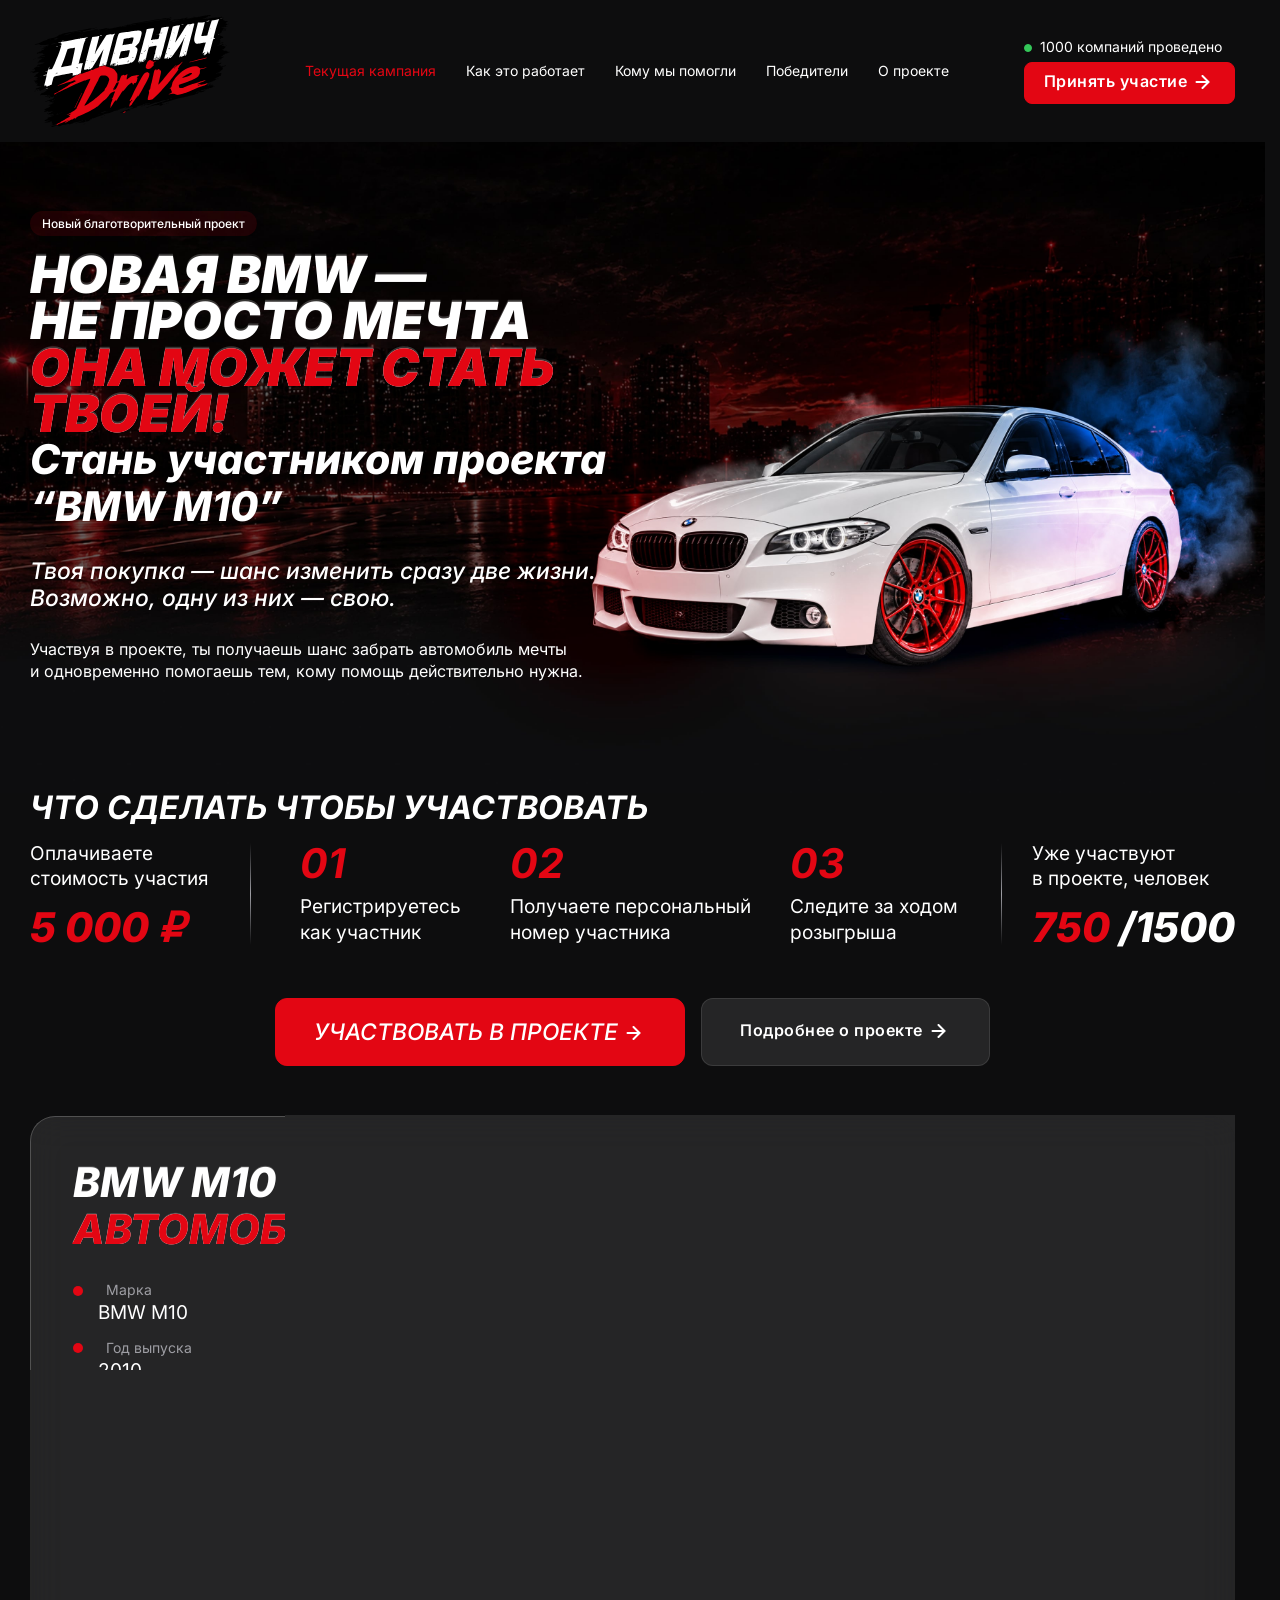
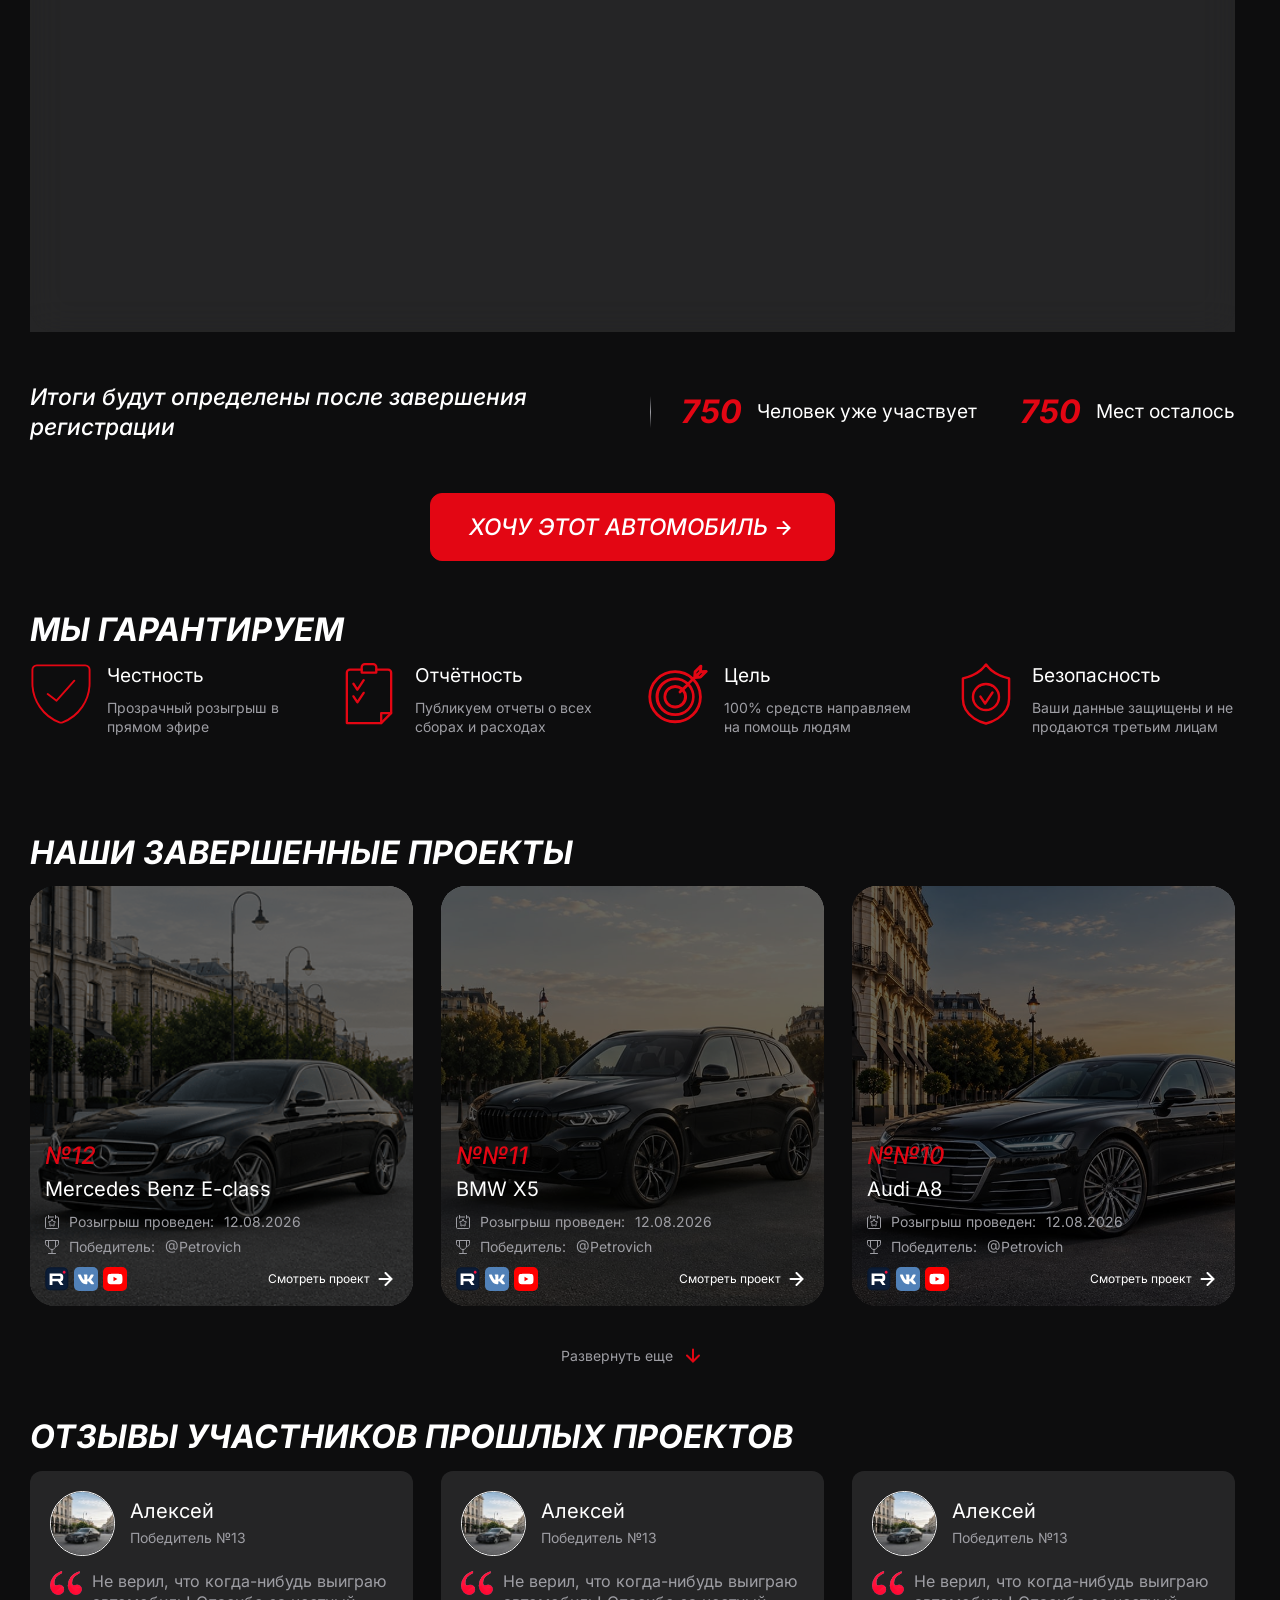
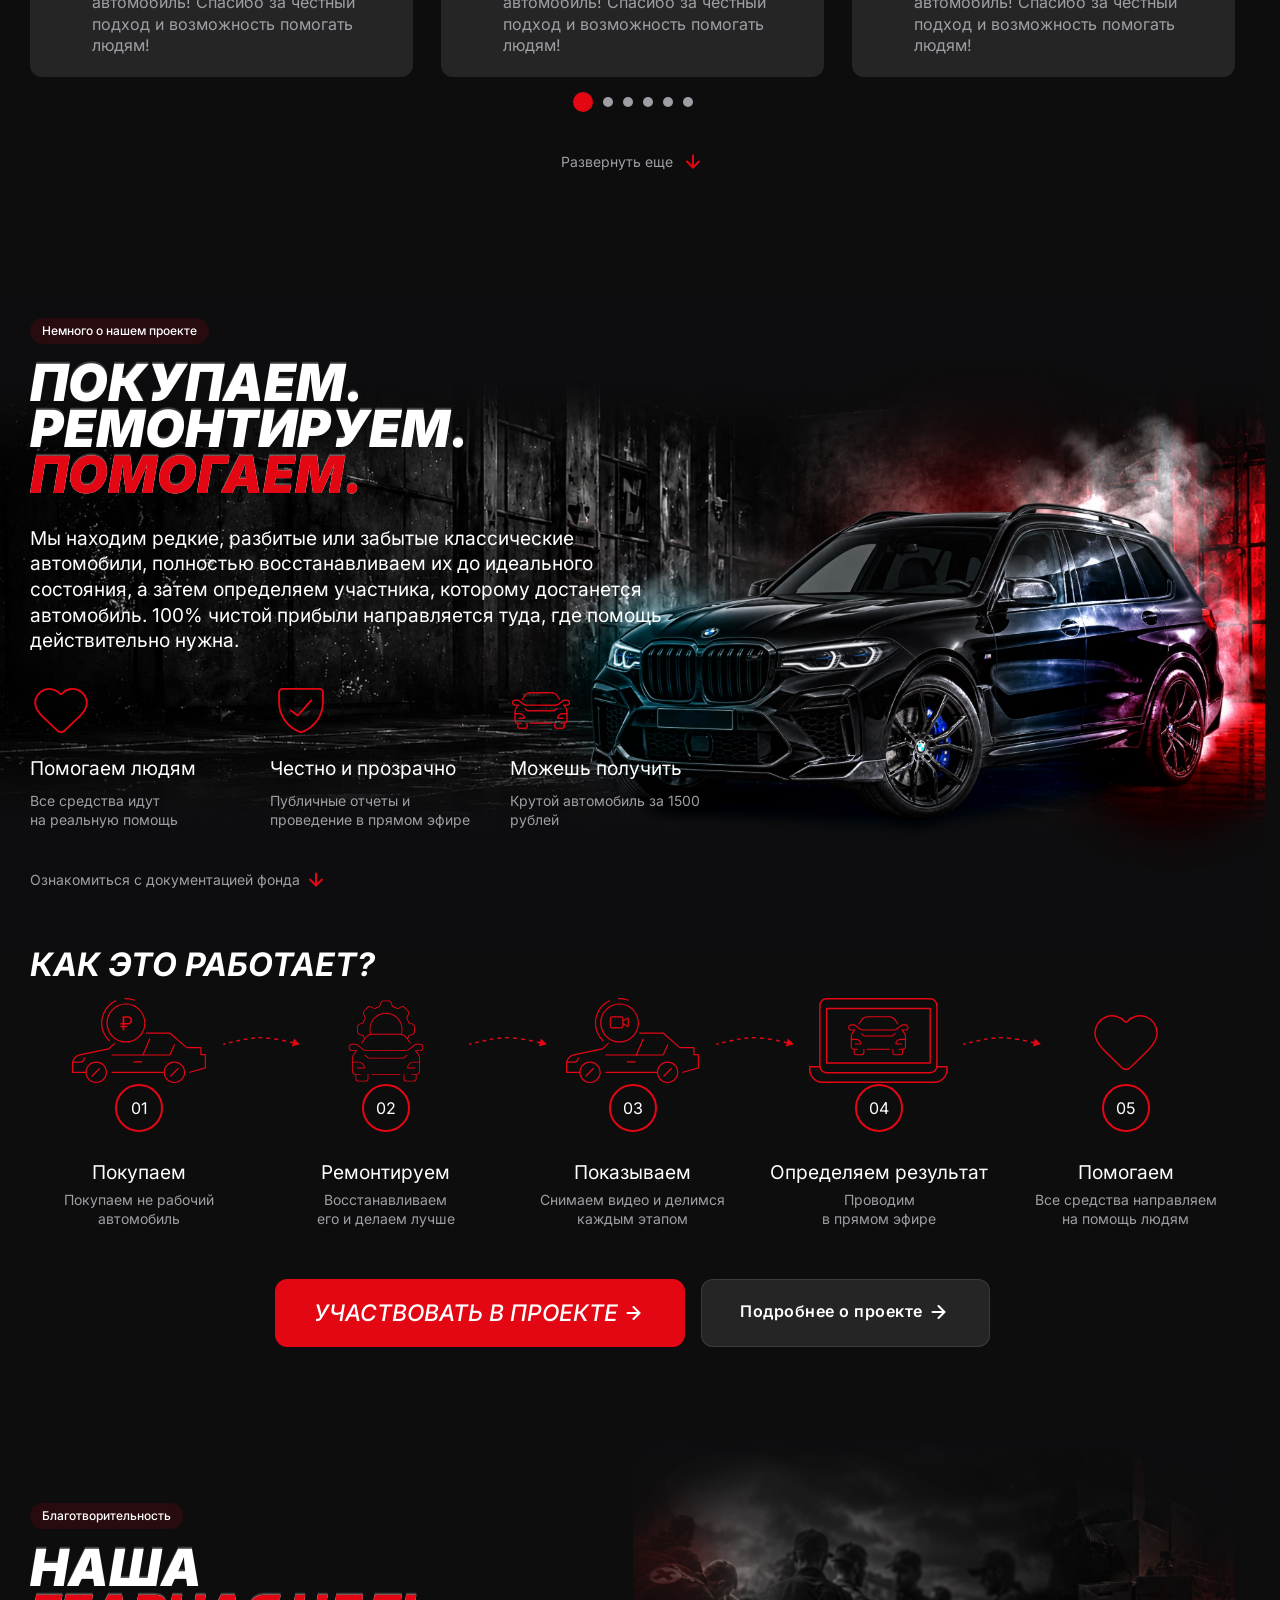
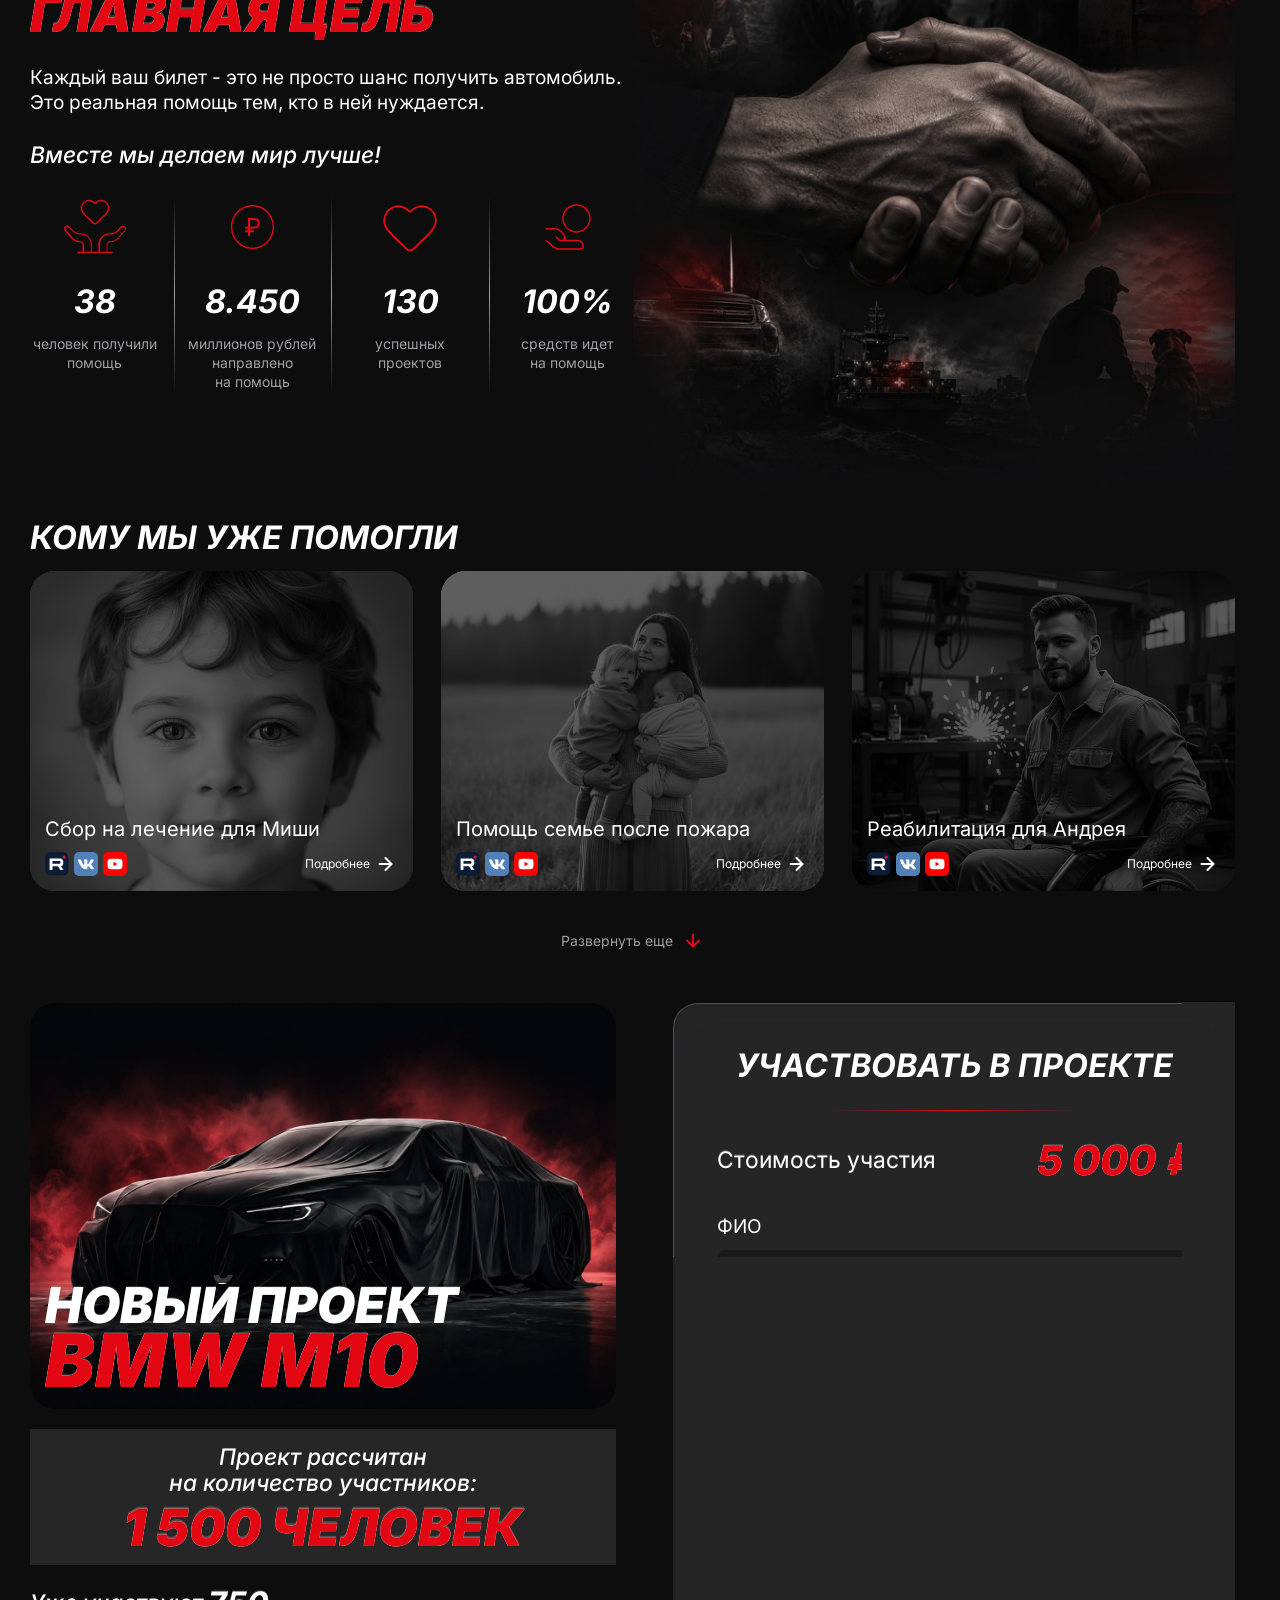
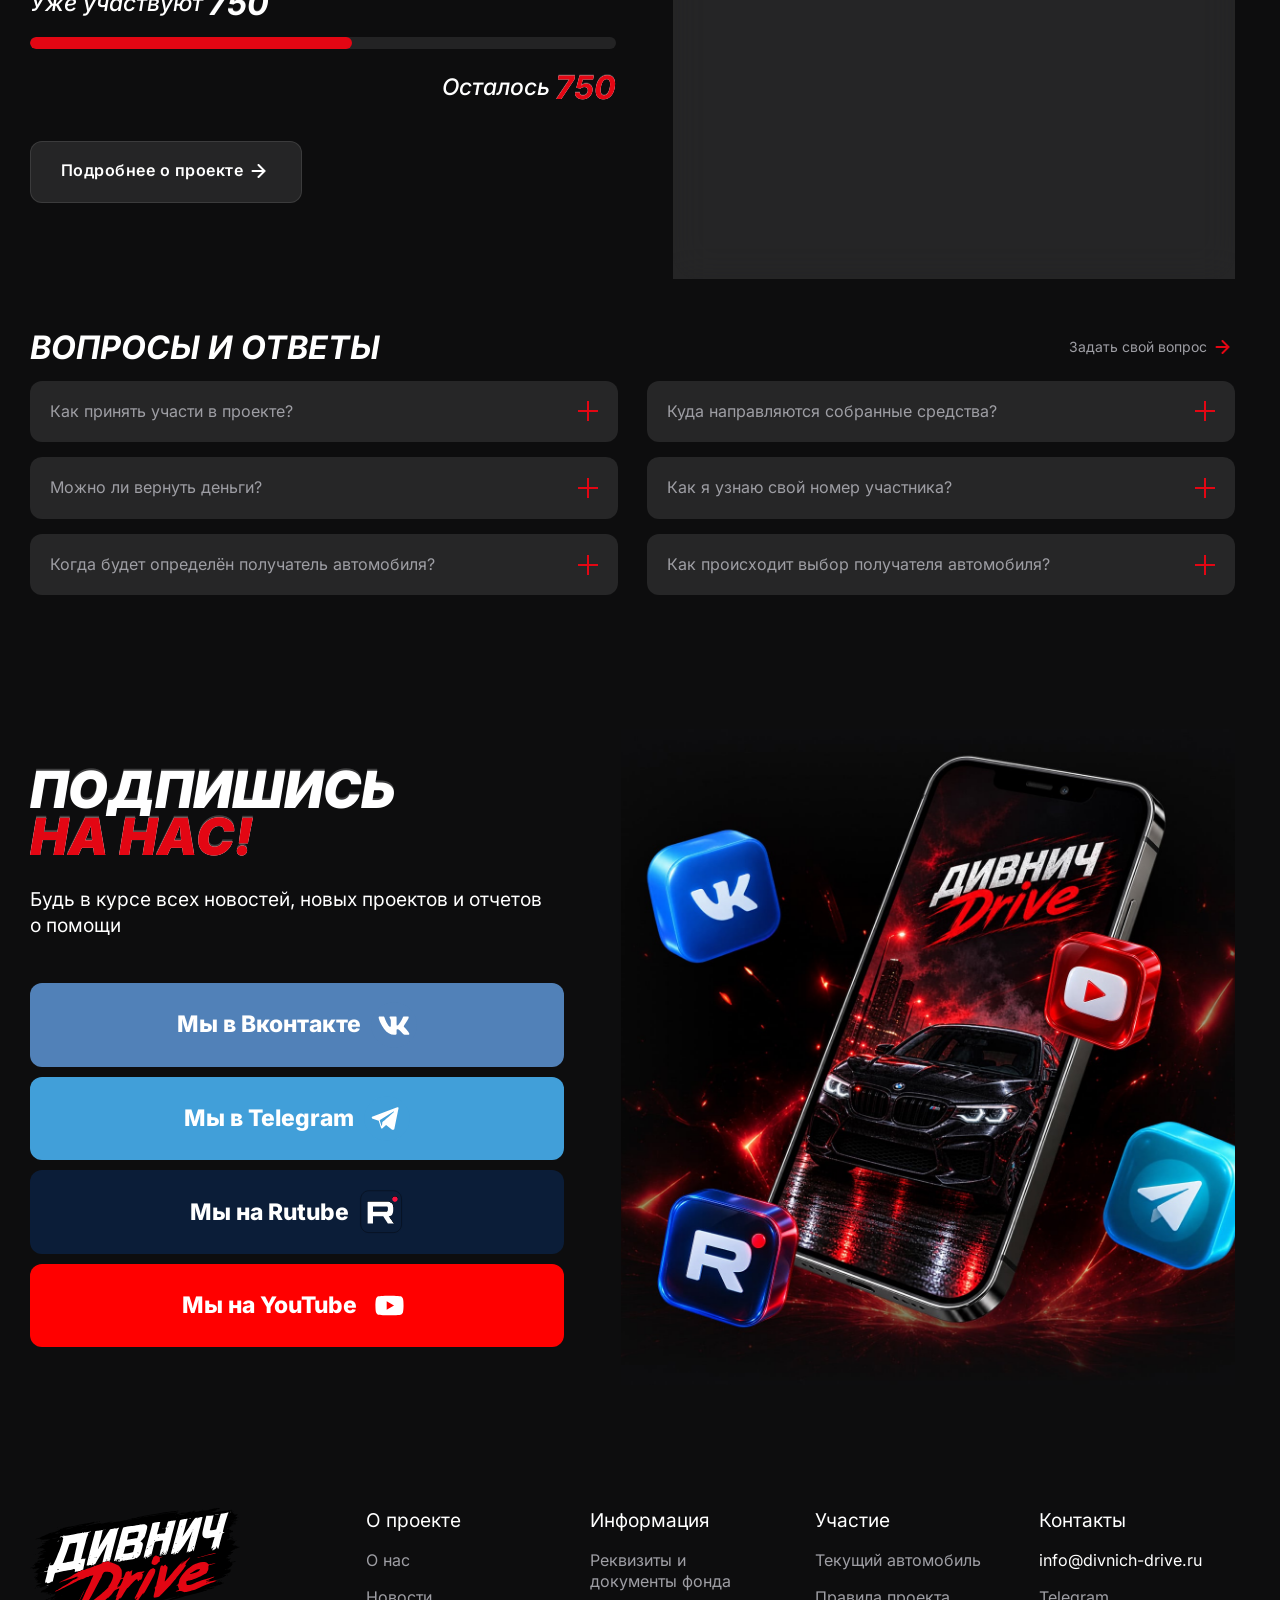
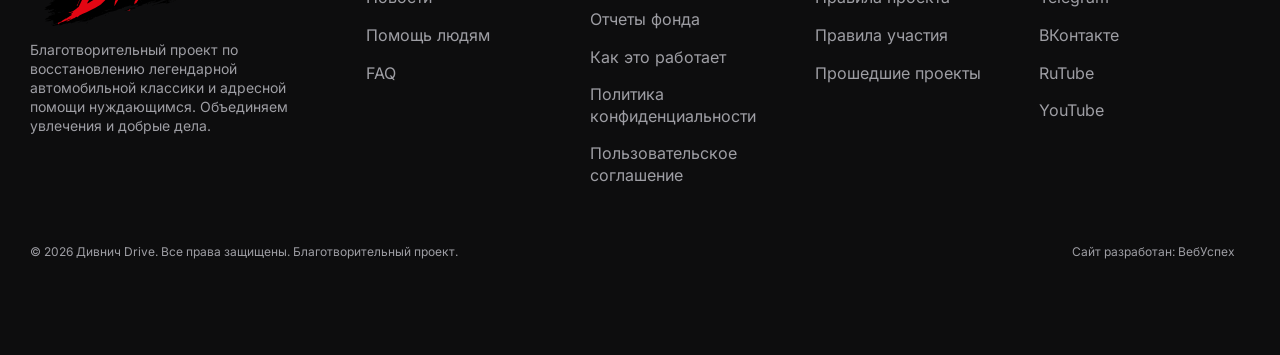
==== main.html @ 44186114 "add" ====
<!DOCTYPE html>
<html lang="ru">
    <head>
        <title>Главная</title>
        <meta http-equiv="X-UA-Compatible" content="IE=edge" />
        <meta charset="utf-8" />
        <meta name="keywords" content="" />
        <meta name="description" content="" />
        <meta name="author" content="" />
        <meta name="viewport" content="width=device-width, initial-scale=1.0" />
        <link rel="stylesheet" href="./css/reset.css" />
        <link rel="stylesheet" href="./css/fancybox.css" />
        <link rel="stylesheet" href="./css/swiper-bundle.min.css" />

        <script src="./js/swiper-bundle.min.js" defer></script>
        <script src="./js/inputmask.min.js" defer></script>
        <script src="./js/fancybox.umd.js" defer></script>
        <script src="./js/scripts.js" defer></script>
        <link rel="stylesheet" href="./css/style.css" />
    </head>
    <body>
        <!-- wrap -->
        <div class="wrap">
            <!-- header -->
            <header class="header">
                <div class="inner-wrap">
                    <div class="logo-inner-wrap">
                        <a href="" class="logo">
                            <img src="./img/logo.svg" alt="" />
                        </a>
                    </div>
                    <div class="menu-inner-wrap js-popup-wrap">
                        <a href="" class="btn-popup btn-action-ico ico-menu js-btn-popup-toggle"></a>
                        <div class="menu-content-block js-popup-block">
                            <div class="menu-wrap">
                                <ul class="menu">
                                    <li>
                                        <a href="" class="btn-menu active">
                                            <div class="button-title">Текущая кампания</div>
                                        </a>
                                    </li>
                                    <li>
                                        <a href="" class="btn-menu">
                                            <div class="button-title">Как это работает</div>
                                        </a>
                                    </li>
                                    <li>
                                        <a href="" class="btn-menu">
                                            <div class="button-title">Кому мы помогли</div>
                                        </a>
                                    </li>
                                    <li>
                                        <a href="" class="btn-menu">
                                            <div class="button-title">Победители</div>
                                        </a>
                                    </li>
                                    <li>
                                        <a href="" class="btn-menu">
                                            <div class="button-title">О проекте</div>
                                        </a>
                                    </li>
                                </ul>
                            </div>
                            <div class="actions-wrap">
                                <div class="info-wrap">
                                    <div class="elm-status">1000 компаний проведено</div>
                                </div>
                                <div class="action-wrap">
                                    <a
                                        href=""
                                        class="btn button-small button-arrow js-popup-open"
                                        data-popup="popup-main"
                                    >
                                        <div class="button-title">Принять участие</div>
                                    </a>
                                </div>
                            </div>
                        </div>
                    </div>
                    <div class="actions-inner-wrap">
                        <div class="info-wrap">
                            <div class="elm-status">1000 компаний проведено</div>
                        </div>
                        <div class="action-wrap">
                            <a href="" class="btn button-small button-arrow js-popup-open" data-popup="popup-main">
                                <div class="button-title">Принять участие</div>
                            </a>
                        </div>
                    </div>
                </div>
            </header>
            <!-- /header -->
            <!-- page -->
            <div class="page-full">
                <!--lead-box-->
                <div class="lead-box">
                    <div class="box-inner-wrap">
                        <div class="info-inner-wrap">
                            <div class="page-subtitle">Новый благотворительный проект</div>
                            <h1 class="page-title text-shadow section-title">
                                новая bmw — не&nbsp;просто мечта
                                <br />
                                <span class="text-att">она может стать твоей!</span>
                            </h1>
                            <h2 class="h1-title section-subtitle">
                                Стань участником проекта
                                <br />
                                “BMW&nbsp;M10”
                            </h2>
                            <h3 class="h3-title section-small-title">
                                Твоя покупка — шанс изменить сразу две жизни. Возможно, одну из них — свою.
                            </h3>
                            <p>
                                Участвуя в проекте, ты получаешь шанс забрать автомобиль мечты и&nbsp;одновременно
                                помогаешь тем, кому помощь действительно нужна.
                            </p>
                        </div>
                        <div class="photo-inner-wrap section-mobile-full">
                            <img src="./img/lead.jpg" alt="" class="img-bg-cover" />
                        </div>
                    </div>
                </div>
                <!--/lead-box-->

                <!--title-box-->
                <div class="title-box">
                    <h2 class="section-title h2-title">Что сделать чтобы участвовать</h2>
                </div>
                <!--/title-box-->

                <!--tiles-steps-box-->
                <div class="tiles-steps-box">
                    <div class="box-inner-wrap">
                        <div class="price-inner-wrap">
                            <div class="price-title">Оплачиваете стоимость&nbsp;участия</div>
                            <div class="price-value"><div class="text-att">5 000 ₽</div></div>
                        </div>
                        <div class="items-inner-wrap">
                            <div class="items-wrap">
                                <!--item wrap-->
                                <div class="item-wrap">
                                    <div class="item-tile-info">
                                        <div class="tile-number">01</div>
                                        <div class="tile-title">Регистрируетесь как&nbsp;участник</div>
                                    </div>
                                </div>
                                <!--/item wrap-->
                                <!--item wrap-->
                                <div class="item-wrap">
                                    <div class="item-tile-info">
                                        <div class="tile-number">02</div>
                                        <div class="tile-title">Получаете персональный номер участника</div>
                                    </div>
                                </div>
                                <!--/item wrap-->
                                <!--item wrap-->
                                <div class="item-wrap">
                                    <div class="item-tile-info">
                                        <div class="tile-number">03</div>
                                        <div class="tile-title">Следите за&nbsp;ходом розыгрыша</div>
                                    </div>
                                </div>
                                <!--/item wrap-->
                            </div>
                        </div>
                        <div class="total-inner-wrap">
                            <div class="total-title">Уже участвуют в&nbsp;проекте, человек</div>
                            <div class="total-value">
                                <span class="text-att">750</span>
                                /1500
                            </div>
                        </div>
                    </div>
                    <div class="buttons-actions-wrap">
                        <div class="button-wrap">
                            <a href="" class="btn button-arrow">
                                <div class="button-title">участвовать в проекте</div>
                            </a>
                        </div>
                        <div class="button-wrap">
                            <a href="" class="btn button-medium button-second button-arrow">
                                <div class="button-title">Подробнее о проекте</div>
                            </a>
                        </div>
                    </div>
                </div>
                <!--/tiles-steps-box-->

                <!--info-main-box-->
                <div class="info-main-box">
                    <div class="box-inner-wrap box-content-wrap">
                        <div class="title-inner-wrap">
                            <h2 class="h1-title section-title text-shadow">
                                BMW M10 -
                                <br />
                                <span class="text-att">автомобиль текущего проекта!</span>
                            </h2>
                        </div>
                        <div class="info-inner-wrap">
                            <div class="elm-row">
                                <div class="row-title">Марка</div>
                                <div class="row-value">BMW M10</div>
                            </div>
                            <div class="elm-row">
                                <div class="row-title">Год выпуска</div>
                                <div class="row-value">2010</div>
                            </div>
                            <div class="elm-row">
                                <div class="row-title">Двигатель</div>
                                <div class="row-value">3,0 л - 350 л/с</div>
                            </div>
                            <div class="elm-row">
                                <div class="row-title">Коробка</div>
                                <div class="row-value">Автомат</div>
                            </div>
                            <div class="elm-row">
                                <div class="row-title">Привод</div>
                                <div class="row-value">Задний</div>
                            </div>
                            <div class="elm-row">
                                <div class="row-title">Пробег</div>
                                <div class="row-value">32 000 км</div>
                            </div>
                            <div class="elm-row">
                                <div class="row-title">Комплектация</div>
                                <div class="row-value">
                                    M пакет, люк, камера заднего вида, электропакет, полный электропакет
                                </div>
                            </div>
                            <div class="elm-row">
                                <div class="row-title">Что сделано</div>
                                <div class="row-value">
                                    Полное техническое обслуживание, выхлоп и внутренний стайлинг, устранение кузовных
                                    дефектов, диски R20
                                </div>
                            </div>
                            <div class="elm-row">
                                <div class="row-title">Что получит победитель</div>
                                <div class="row-value">Полностью готовый автомобиль, ключи, документы и полный бак</div>
                            </div>
                        </div>
                        <div class="photo-inner-wrap">
                            <div class="elm-photo">
                                <img src="./img/01.jpg" alt="" />
                            </div>
                        </div>
                    </div>
                    <div class="totals-inner-wrap">
                        <div class="total-title">Итоги будут определены после завершения регистрации</div>
                        <div class="items-inner-wrap">
                            <div class="items-wrap">
                                <!--item wrap-->
                                <div class="item-wrap">
                                    <div class="item-tile-info">
                                        <div class="tile-number">750</div>
                                        <div class="tile-title">Человек уже участвует</div>
                                    </div>
                                </div>
                                <!--/item wrap-->
                                <!--item wrap-->
                                <div class="item-wrap">
                                    <div class="item-tile-info">
                                        <div class="tile-number">750</div>
                                        <div class="tile-title">Мест осталось</div>
                                    </div>
                                </div>
                                <!--/item wrap-->
                            </div>
                        </div>
                    </div>
                    <div class="buttons-actions-wrap">
                        <div class="button-wrap">
                            <a href="" class="btn button-arrow">
                                <div class="button-title">Хочу этот автомобиль</div>
                            </a>
                        </div>
                    </div>
                </div>
                <!--/info-main-box-->

                <!--title-box-->
                <div class="title-box">
                    <h2 class="section-title h2-title">Мы гарантируем</h2>
                </div>
                <!--/title-box-->

                <!--tiles-info-box-->
                <div class="tiles-info-box">
                    <div class="items-wrap">
                        <!--item wrap-->
                        <div class="item-wrap">
                            <div class="item-tile-info-ico">
                                <div class="elm-ico">
                                    <img
                                        src="data:image/svg+xml,%3csvg%20width='65'%20height='65'%20viewBox='0%200%2065%2065'%20fill='none'%20xmlns='http://www.w3.org/2000/svg'%3e%3cpath%20d='M34.1605%2062.1909C33.0918%2062.603%2031.908%2062.603%2030.8393%2062.1909C22.5005%2058.9891%2015.3289%2053.3337%2010.272%2045.9706C5.21511%2038.6076%202.51077%2029.8838%202.51618%2020.9515V7.11289C2.51618%205.88949%203.00218%204.71614%203.86726%203.85108C4.73236%202.986%205.90567%202.5%207.12906%202.5H57.8708C59.0941%202.5%2060.2676%202.986%2061.1327%203.85108C61.9978%204.71614%2062.4838%205.88949%2062.4838%207.11289V20.9515C62.489%2029.8838%2059.7848%2038.6076%2054.728%2045.9706C49.6708%2053.3337%2042.4994%2058.9891%2034.1605%2062.1909Z'%20stroke='%23E30613'%20stroke-width='2'%20stroke-linecap='round'%20stroke-linejoin='round'/%3e%3cpath%20d='M46.4694%2018.5464L27.8648%2039.4766L18.5625%2032.4999'%20stroke='%23E30613'%20stroke-width='2'%20stroke-linecap='round'%20stroke-linejoin='round'/%3e%3c/svg%3e"
                                        alt=""
                                    />
                                </div>
                                <div class="tile-info-wrap">
                                    <div class="tile-title">Честность</div>
                                    <div class="tile-info">Прозрачный розыгрыш в прямом эфире</div>
                                </div>
                            </div>
                        </div>
                        <!--/item wrap-->
                        <!--item wrap-->
                        <div class="item-wrap">
                            <div class="item-tile-info-ico">
                                <div class="elm-ico">
                                    <img
                                        src="data:image/svg+xml,%3csvg%20width='65'%20height='67'%20viewBox='0%200%2065%2067'%20fill='none'%20xmlns='http://www.w3.org/2000/svg'%3e%3cpath%20d='M45.705%2065.4399H8.505C8.225%2065.4399%208.005%2065.2199%208.005%2064.9399V10.5099C8.005%209.48993%208.405%208.53994%209.125%207.80994C9.845%207.08994%2010.805%206.68994%2011.825%206.68994H24.565C24.845%206.68994%2025.065%206.90994%2025.065%207.18994C25.065%207.46994%2024.845%207.68994%2024.565%207.68994H11.825C11.075%207.68994%2010.365%207.97993%209.835%208.50993C9.305%209.03993%209.015%209.74994%209.015%2010.4999V64.4299H45.215V54.1499C45.215%2053.8699%2045.435%2053.6499%2045.715%2053.6499H55.995V10.4999C55.995%209.74994%2055.705%209.03993%2055.175%208.50993C54.645%207.97993%2053.935%207.68994%2053.185%207.68994H40.505C40.225%207.68994%2040.005%207.46994%2040.005%207.18994C40.005%206.90994%2040.225%206.68994%2040.505%206.68994H53.185C54.205%206.68994%2055.155%207.08994%2055.875%207.80994C56.595%208.52994%2056.995%209.48993%2056.995%2010.5099V54.1599C56.995%2054.4399%2056.775%2054.6599%2056.495%2054.6599H46.215V64.9399C46.215%2065.2199%2045.995%2065.4399%2045.715%2065.4399H45.705Z'%20fill='%23E30613'%20stroke='%23E30613'%20stroke-width='1.5'/%3e%3cpath%20d='M56.475%2054.1599L45.695%2064.9399'%20stroke='%23E30613'%20stroke-width='1.5'/%3e%3cpath%20d='M45.705%2065.4399C45.575%2065.4399%2045.445%2065.3899%2045.355%2065.2899C45.155%2065.0899%2045.155%2064.7799%2045.355%2064.5799L56.135%2053.7999C56.335%2053.5999%2056.645%2053.5999%2056.845%2053.7999C57.045%2053.9999%2057.045%2054.3099%2056.845%2054.5099L46.065%2065.2899C45.965%2065.3899%2045.835%2065.4399%2045.715%2065.4399H45.705Z'%20fill='%23E30613'%20stroke='%23E30613'%20stroke-width='1.5'/%3e%3cpath%20d='M40.425%2010.85H24.555C24.275%2010.85%2024.055%2010.63%2024.055%2010.35V4.66C24.055%202.5%2025.815%200.75%2027.965%200.75H37.005C39.165%200.75%2040.915%202.51%2040.915%204.66V10.35C40.915%2010.63%2040.695%2010.85%2040.415%2010.85H40.425ZM25.055%209.84999H39.925V4.66C39.925%203.05%2038.615%201.75%2037.015%201.75H27.975C26.365%201.75%2025.065%203.06%2025.065%204.66V9.84999H25.055Z'%20fill='%23E30613'%20stroke='%23E30613'%20stroke-width='1.5'/%3e%3cpath%20d='M19.945%2029.38C19.775%2029.38%2019.625%2029.3%2019.525%2029.16L15.225%2022.69C15.075%2022.46%2015.135%2022.15%2015.365%2022C15.595%2021.85%2015.905%2021.91%2016.055%2022.14L19.935%2027.98L26.325%2018.35C26.475%2018.12%2026.785%2018.06%2027.015%2018.21C27.245%2018.36%2027.305%2018.67%2027.155%2018.9L20.345%2029.15C20.255%2029.29%2020.095%2029.37%2019.925%2029.37L19.945%2029.38Z'%20fill='%23E30613'%20stroke='%23E30613'%20stroke-width='1.5'/%3e%3cpath%20d='M19.945%2042.9801C19.775%2042.9801%2019.625%2042.9001%2019.525%2042.7601L15.225%2036.2901C15.075%2036.0601%2015.135%2035.7501%2015.365%2035.6001C15.595%2035.4501%2015.905%2035.5101%2016.055%2035.7401L19.935%2041.5801L26.325%2031.9501C26.475%2031.7201%2026.785%2031.6601%2027.015%2031.8101C27.245%2031.9601%2027.305%2032.2701%2027.155%2032.5001L20.345%2042.7501C20.255%2042.8901%2020.095%2042.9701%2019.925%2042.9701L19.945%2042.9801Z'%20fill='%23E30613'%20stroke='%23E30613'%20stroke-width='1.5'/%3e%3c/svg%3e"
                                        alt=""
                                    />
                                </div>
                                <div class="tile-info-wrap">
                                    <div class="tile-title">Отчётность</div>
                                    <div class="tile-info">Публикуем отчеты о&nbsp;всех сборах и&nbsp;расходах</div>
                                </div>
                            </div>
                        </div>
                        <!--/item wrap-->
                        <!--item wrap-->
                        <div class="item-wrap">
                            <div class="item-tile-info-ico">
                                <div class="elm-ico">
                                    <img
                                        src="data:image/svg+xml,%3csvg%20width='65'%20height='65'%20viewBox='0%200%2065%2065'%20fill='none'%20xmlns='http://www.w3.org/2000/svg'%3e%3cpath%20d='M50.274%2015.9585L56.0961%2015.489C56.2134%2015.489%2056.4482%2015.3716%2056.5656%2015.2542L62.6224%209.26781C62.8572%209.03305%2062.8572%208.68089%2062.7398%208.44613C62.6224%208.21137%2062.2703%207.97665%2062.0238%207.97665L56.8004%208.44613L57.2699%203.28141C57.2699%202.92927%2057.1525%202.69447%2056.8004%202.57709C56.5656%202.45971%2056.2017%202.45975%2055.967%202.69451L49.9101%208.68091C49.7927%208.79829%2049.6753%208.9157%2049.6753%209.15046L49.2058%2014.9021L48.255%2015.8411C43.149%2011.0285%2036.5052%208.44613%2029.4976%208.44613C14.4141%208.44613%202.18304%2020.5364%202.18304%2035.4437C2.18304%2042.604%205.0354%2049.412%2010.1415%2054.5768C20.8231%2065.1411%2038.0429%2065.1411%2048.7363%2054.5768C59.1832%2044.2473%2059.4179%2027.4618%2049.2058%2016.8976L50.274%2015.9585ZM55.7439%2013.963L51.9408%2014.3152L56.3308%209.97207L60.134%209.61994L55.7439%2013.963ZM51.2248%209.50259L55.6148%205.15948L55.2627%208.91568L50.8726%2013.2588L51.2248%209.50259ZM47.7855%2053.403C37.6908%2063.3804%2021.3044%2063.3804%2011.2096%2053.403C6.33833%2048.5904%203.61509%2042.1345%203.61509%2035.3264C3.61509%2021.2407%2015.1301%209.85471%2029.3802%209.85471C36.153%209.85471%2042.4447%2012.3197%2047.1869%2016.8976L42.9142%2021.1232C35.1905%2014.0804%2023.0886%2014.1978%2015.4823%2021.5928C7.75862%2029.2226%207.75862%2041.5475%2015.4823%2049.1773C23.2059%2056.8071%2035.6718%2056.8071%2043.3837%2049.1773C50.9783%2041.6649%2051.1074%2029.6921%2043.865%2022.0624L48.1376%2017.8366C57.7511%2027.814%2057.7511%2043.6604%2047.7855%2053.403ZM34.6036%2031.1006C34.8384%2031.1006%2034.9558%2030.9833%2035.0731%2030.8659L37.0921%2028.8704C38.6415%2030.6311%2039.5806%2032.8613%2039.5806%2035.4437C39.5806%2040.9606%2035.0731%2045.4211%2029.4858%2045.4211C23.8985%2045.4211%2019.3911%2040.9606%2019.3911%2035.4437C19.3911%2029.9268%2023.8985%2025.4664%2029.4858%2025.4664C31.9743%2025.4664%2034.3571%2026.4054%2036.1413%2027.9314L34.1224%2029.8095C33.6528%2030.279%2034.005%2031.1006%2034.5919%2031.1006H34.6036ZM37.2212%2026.7576C35.2023%2024.9969%2032.4673%2023.9404%2029.6267%2023.9404C23.2177%2023.9404%2017.9942%2029.1052%2017.9942%2035.4437C17.9942%2041.7823%2023.2177%2046.947%2029.6267%2046.947C36.0357%2046.947%2041.2591%2041.7823%2041.2591%2035.4437C41.2591%2032.5092%2040.1909%2029.9269%2038.4068%2027.9314L43.1607%2023.2362C49.8045%2030.279%2049.5697%2041.3128%2042.6912%2048.2383C35.5661%2055.2811%2024.0511%2055.2811%2016.8087%2048.2383C9.68367%2041.1954%209.68367%2029.6921%2016.8087%2022.6493C23.8163%2015.7238%2034.9792%2015.6064%2042.1042%2022.1797L37.233%2026.7576H37.2212Z'%20fill='%23E30613'%20stroke='%23E30613'%20stroke-width='1.5'/%3e%3c/svg%3e"
                                        alt=""
                                    />
                                </div>
                                <div class="tile-info-wrap">
                                    <div class="tile-title">Цель</div>
                                    <div class="tile-info">100% средств направляем на&nbsp;помощь людям</div>
                                </div>
                            </div>
                        </div>
                        <!--/item wrap-->
                        <!--item wrap-->
                        <div class="item-wrap">
                            <div class="item-tile-info-ico">
                                <div class="elm-ico">
                                    <img
                                        src="data:image/svg+xml,%3csvg%20width='65'%20height='65'%20viewBox='0%200%2065%2065'%20fill='none'%20xmlns='http://www.w3.org/2000/svg'%3e%3cpath%20d='M32.4844%2064C32.4844%2064%2032.4118%2064%2032.3807%2063.9896C32.1317%2063.9378%207.75635%2058.4922%207.75635%2037.5916V16.1931C7.75635%2015.9442%207.93267%2015.7367%208.17124%2015.6849C24.9851%2012.1686%2031.9865%201.32933%2032.0591%201.2256C32.2458%200.924799%2032.7437%200.924799%2032.9408%201.2256C33.0134%201.32933%2040.0045%2012.1686%2056.8287%2015.6849C57.0672%2015.7367%2057.2436%2015.9442%2057.2436%2016.1931V37.5916C57.2436%2058.4922%2032.8682%2063.9274%2032.6192%2063.9896C32.5881%2063.9896%2032.5466%2064%2032.5155%2064H32.4844ZM8.7936%2016.6184V37.602C8.7936%2056.9571%2030.7418%2062.5478%2032.4948%2062.9524C34.2374%2062.5375%2056.1959%2056.9467%2056.1959%2037.602V16.6184C41.5707%2013.434%2034.2788%204.80412%2032.4948%202.40807C30.7107%204.80412%2023.4188%2013.434%208.7936%2016.6184Z'%20fill='%23E30613'%20stroke='%23E30613'%20stroke-width='1.5'/%3e%3cpath%20d='M32.4844%2049.8519C24.6739%2049.8519%2018.3259%2043.5039%2018.3259%2035.6934C18.3259%2027.8829%2024.6739%2021.5349%2032.4844%2021.5349C40.2949%2021.5349%2046.6429%2027.8829%2046.6429%2035.6934C46.6429%2043.5039%2040.2949%2049.8519%2032.4844%2049.8519ZM32.4844%2022.5825C25.2548%2022.5825%2019.3632%2028.4637%2019.3632%2035.7038C19.3632%2042.9438%2025.2444%2048.825%2032.4844%2048.825C39.7244%2048.825%2045.6056%2042.9438%2045.6056%2035.7038C45.6056%2028.4637%2039.7244%2022.5825%2032.4844%2022.5825Z'%20fill='%23E30613'%20stroke='%23E30613'%20stroke-width='1.5'/%3e%3cpath%20d='M31.5612%2043.0991C31.3849%2043.0991%2031.2293%2043.0161%2031.1256%2042.8709L26.2505%2035.5272C26.0949%2035.2886%2026.1572%2034.967%2026.3957%2034.8114C26.6343%2034.6559%2026.9558%2034.7181%2027.1114%2034.9567L31.5612%2041.6469L38.8635%2030.6624C39.0191%2030.4239%2039.3406%2030.3616%2039.5792%2030.5172C39.8177%2030.6728%2039.88%2030.9944%2039.7244%2031.2329L31.9969%2042.8709C31.9035%2043.0161%2031.7375%2043.0991%2031.5612%2043.0991Z'%20fill='%23E30613'%20stroke='%23E30613'%20stroke-width='1.5'/%3e%3c/svg%3e"
                                        alt=""
                                    />
                                </div>
                                <div class="tile-info-wrap">
                                    <div class="tile-title">Безопасность</div>
                                    <div class="tile-info">Ваши данные защищены и&nbsp;не продаются третьим лицам</div>
                                </div>
                            </div>
                        </div>
                        <!--/item wrap-->
                    </div>
                </div>
                <!--/tiles-info-box-->

                <!--title-box-->
                <div class="title-box">
                    <h2 class="section-title h2-title">Наши завершенные проекты</h2>
                </div>
                <!--/title-box-->

                <!--tiles-box-->
                <div class="tiles-box">
                    <div class="slider-inner-wrap slider-tiles">
                        <div class="slider-wrap swiper">
                            <div class="slider swiper-wrapper">
                                <!--sl-wrap-->
                                <div class="sl-wrap swiper-slide">
                                    <div class="item-tile-project">
                                        <div class="tile-photo-wrap">
                                            <div class="elm-photo photo-cover">
                                                <img src="./img/auto01.png" alt="" />
                                            </div>
                                        </div>
                                        <div class="tile-info-wrap">
                                            <div class="tile-subtitle">№12</div>
                                            <div class="tile-title">Mercedes Benz E-class</div>
                                            <div class="elm-panel-info">
                                                <div class="elm-ico">
                                                    <img
                                                        src="data:image/svg+xml,%3csvg%20width='14'%20height='14'%20viewBox='0%200%2014%2014'%20fill='none'%20xmlns='http://www.w3.org/2000/svg'%3e%3cpath%20d='M1.5%202C1.23478%202%200.98043%202.10536%200.792893%202.29289C0.605357%202.48043%200.5%202.73478%200.5%203V12.5C0.5%2012.7652%200.605357%2013.0196%200.792893%2013.2071C0.98043%2013.3946%201.23478%2013.5%201.5%2013.5H12.5C12.7652%2013.5%2013.0196%2013.3946%2013.2071%2013.2071C13.3946%2013.0196%2013.5%2012.7652%2013.5%2012.5V3C13.5%202.73478%2013.3946%202.48043%2013.2071%202.29289C13.0196%202.10536%2012.7652%202%2012.5%202H10.5'%20stroke='%239E9EA4'%20stroke-linecap='round'%20stroke-linejoin='round'/%3e%3cpath%20d='M3.5%200.5V3.5'%20stroke='%239E9EA4'%20stroke-linecap='round'%20stroke-linejoin='round'/%3e%3cpath%20d='M10.5%200.5V3.5'%20stroke='%239E9EA4'%20stroke-linecap='round'%20stroke-linejoin='round'/%3e%3cpath%20d='M3.5%202H8.5'%20stroke='%239E9EA4'%20stroke-linecap='round'%20stroke-linejoin='round'/%3e%3cpath%20d='M7.24872%204.65241L8.08533%206.33537C8.10404%206.37793%208.13371%206.41477%208.17131%206.44211C8.20891%206.46946%208.2531%206.48634%208.29935%206.49102L10.1574%206.77313C10.2105%206.78004%2010.2606%206.80194%2010.3017%206.83625C10.3429%206.87057%2010.3734%206.91588%2010.3897%206.9669C10.406%207.01792%2010.4075%207.07254%2010.3939%207.12436C10.3804%207.17618%2010.3523%207.22307%2010.3131%207.25953L8.94141%208.5631C8.92095%208.60211%208.91027%208.64551%208.91027%208.68956C8.91027%208.73362%208.92095%208.77701%208.94141%208.81603L9.20406%2010.6644C9.21527%2010.7178%209.21074%2010.7733%209.19101%2010.8242C9.17129%2010.8751%209.13722%2010.9192%209.09294%2010.9511C9.04866%2010.983%208.99607%2011.0014%208.94154%2011.0041C8.88702%2011.0067%208.8329%2010.9934%208.78576%2010.9659L7.13198%2010.0904C7.08918%2010.0711%207.04276%2010.0611%206.99579%2010.0611C6.94882%2010.0611%206.9024%2010.0711%206.8596%2010.0904L5.20582%2010.9659C5.15868%2010.9934%205.10456%2011.0067%205.05004%2011.0041C4.99551%2011.0014%204.94292%2010.983%204.89864%2010.9511C4.85436%2010.9192%204.82029%2010.8751%204.80057%2010.8242C4.78084%2010.7733%204.77631%2010.7178%204.78752%2010.6644L5.09881%208.81603C5.1122%208.77313%205.11476%208.72758%205.10628%208.68345C5.09779%208.63932%205.07852%208.59797%205.05017%208.5631L3.67851%207.24981C3.64213%207.21295%203.61659%207.16679%203.6047%207.11639C3.59281%207.06598%203.59503%207.01328%203.6111%206.96404C3.62718%206.91481%203.65649%206.87096%203.69584%206.83728C3.73519%206.80361%203.78304%206.78141%203.83416%206.77313L5.69223%206.50074C5.73848%206.49606%205.78267%206.47919%205.82027%206.45184C5.85787%206.4245%205.88754%206.38766%205.90624%206.34509L6.74286%204.66214C6.76525%204.6145%206.80051%204.57407%206.84468%204.54542C6.88884%204.51678%206.94014%204.50106%206.99277%204.50005C7.0454%204.49904%207.09726%204.51277%207.14249%204.5397C7.18772%204.56662%207.22452%204.60566%207.24872%204.65241Z'%20stroke='%239E9EA4'%20stroke-linecap='round'%20stroke-linejoin='round'/%3e%3c/svg%3e"
                                                        alt=""
                                                    />
                                                </div>
                                                <div class="panel-title-wrap">
                                                    <div class="panel-title">Розыгрыш проведен:</div>
                                                    <div class="panel-title">12.08.2026</div>
                                                </div>
                                            </div>
                                            <div class="elm-panel-info">
                                                <div class="elm-ico">
                                                    <img
                                                        src="data:image/svg+xml,%3csvg%20width='14'%20height='14'%20viewBox='0%200%2014%2014'%20fill='none'%20xmlns='http://www.w3.org/2000/svg'%3e%3cpath%20d='M7%209.5V13.5'%20stroke='%239E9EA4'%20stroke-linecap='round'%20stroke-linejoin='round'/%3e%3cpath%20d='M3.5%2013.5H10.5'%20stroke='%239E9EA4'%20stroke-linecap='round'%20stroke-linejoin='round'/%3e%3cpath%20d='M3.5%200.5H0.5V3.5C0.5%205.15685%201.84315%206.5%203.5%206.5V0.5Z'%20stroke='%239E9EA4'%20stroke-linecap='round'%20stroke-linejoin='round'/%3e%3cpath%20d='M10.5%200.5H13.5V3.5C13.5%205.15685%2012.1569%206.5%2010.5%206.5V0.5Z'%20stroke='%239E9EA4'%20stroke-linecap='round'%20stroke-linejoin='round'/%3e%3cpath%20d='M3.5%200.5V6C3.5%207.933%205.067%209.5%207%209.5C8.933%209.5%2010.5%207.933%2010.5%206V0.5H3.5Z'%20stroke='%239E9EA4'%20stroke-linecap='round'%20stroke-linejoin='round'/%3e%3c/svg%3e"
                                                        alt=""
                                                    />
                                                </div>
                                                <div class="panel-title-wrap">
                                                    <div class="panel-title">Победитель:</div>
                                                    <div class="panel-title"><a href="">@Petrovich</a></div>
                                                </div>
                                            </div>
                                        </div>
                                        <div class="elm-panel-actions">
                                            <div class="panel-soc-wrap">
                                                <a href="" class="btn-action-soc">
                                                    <img
                                                        src="data:image/svg+xml,%3csvg%20width='25'%20height='25'%20viewBox='0%200%2025%2025'%20fill='none'%20xmlns='http://www.w3.org/2000/svg'%3e%3cpath%20d='M19.2069%200.341309H5.39031C2.57823%200.341309%200.298584%202.62095%200.298584%205.43303V19.2496C0.298584%2022.0617%202.57823%2024.3413%205.39031%2024.3413H19.2069C22.0189%2024.3413%2024.2986%2022.0617%2024.2986%2019.2496V5.43303C24.2986%202.62095%2022.0189%200.341309%2019.2069%200.341309Z'%20fill='%230B1D38'/%3e%3cg%20filter='url(%23filter0_i_63_340)'%3e%3cpath%20d='M19.9636%207.01385C20.801%207.01385%2021.4799%206.33497%2021.4799%205.49752C21.4799%204.66008%2020.801%203.9812%2019.9636%203.9812C19.1261%203.9812%2018.4473%204.66008%2018.4473%205.49752C18.4473%206.33497%2019.1261%207.01385%2019.9636%207.01385Z'%20fill='%23F41240'/%3e%3c/g%3e%3cg%20filter='url(%23filter1_i_63_340)'%3e%3cpath%20d='M15.4577%206.84619H4.80103V18.6929H7.76713V14.8387H13.4507L16.0438%2018.6929H19.3652L16.5056%2014.8209C17.3937%2014.6788%2018.0331%2014.3414%2018.4238%2013.8086C18.8146%2013.2757%2019.01%2012.4232%2019.01%2011.2865V10.3984C19.01%209.72348%2018.9389%209.19065%2018.8146%208.78214C18.6902%208.37367%2018.4771%208.0184%2018.1752%207.69871C17.8555%207.39679%2017.5002%207.18365%2017.074%207.04157C16.6477%206.91721%2016.1149%206.84619%2015.4577%206.84619ZM14.9782%2012.2278H7.76713V9.45709H14.9782C15.3866%209.45709%2015.6709%209.52811%2015.8129%209.65247C15.955%209.77678%2016.0438%2010.0077%2016.0438%2010.3451V11.3397C16.0438%2011.695%2015.955%2011.9259%2015.8129%2012.0502C15.6709%2012.1745%2015.3866%2012.2278%2014.9782%2012.2278Z'%20fill='white'/%3e%3c/g%3e%3cg%20filter='url(%23filter2_f_63_340)'%3e%3cpath%20d='M19.0953%200.948242H5.49085C2.98204%200.948242%200.948242%202.98204%200.948242%205.49085V19.1562C0.948242%2021.665%202.98204%2023.6988%205.49085%2023.6988H19.0953C21.6041%2023.6988%2023.6379%2021.665%2023.6379%2019.1562V5.49085C23.6379%202.98204%2021.6041%200.948242%2019.0953%200.948242Z'%20stroke='black'%20stroke-opacity='0.65'%20stroke-width='0.299513'/%3e%3c/g%3e%3cdefs%3e%3cfilter%20id='filter0_i_63_340'%20x='18.4473'%20y='3.9812'%20width='3.03271'%20height='3.43206'%20filterUnits='userSpaceOnUse'%20color-interpolation-filters='sRGB'%3e%3cfeFlood%20flood-opacity='0'%20result='BackgroundImageFix'/%3e%3cfeBlend%20mode='normal'%20in='SourceGraphic'%20in2='BackgroundImageFix'%20result='shape'/%3e%3cfeColorMatrix%20in='SourceAlpha'%20type='matrix'%20values='0%200%200%200%200%200%200%200%200%200%200%200%200%200%200%200%200%200%20127%200'%20result='hardAlpha'/%3e%3cfeOffset%20dy='0.39935'/%3e%3cfeGaussianBlur%20stdDeviation='0.199675'/%3e%3cfeComposite%20in2='hardAlpha'%20operator='arithmetic'%20k2='-1'%20k3='1'/%3e%3cfeColorMatrix%20type='matrix'%20values='0%200%200%200%200%200%200%200%200%200%200%200%200%200%200%200%200%200%200.5%200'/%3e%3cfeBlend%20mode='normal'%20in2='shape'%20result='effect1_innerShadow_63_340'/%3e%3c/filter%3e%3cfilter%20id='filter1_i_63_340'%20x='4.80103'%20y='6.84619'%20width='14.5642'%20height='12.246'%20filterUnits='userSpaceOnUse'%20color-interpolation-filters='sRGB'%3e%3cfeFlood%20flood-opacity='0'%20result='BackgroundImageFix'/%3e%3cfeBlend%20mode='normal'%20in='SourceGraphic'%20in2='BackgroundImageFix'%20result='shape'/%3e%3cfeColorMatrix%20in='SourceAlpha'%20type='matrix'%20values='0%200%200%200%200%200%200%200%200%200%200%200%200%200%200%200%200%200%20127%200'%20result='hardAlpha'/%3e%3cfeOffset%20dy='0.39935'/%3e%3cfeGaussianBlur%20stdDeviation='0.199675'/%3e%3cfeComposite%20in2='hardAlpha'%20operator='arithmetic'%20k2='-1'%20k3='1'/%3e%3cfeColorMatrix%20type='matrix'%20values='0%200%200%200%200%200%200%200%200%200%200%200%200%200%200%200%200%200%200.5%200'/%3e%3cfeBlend%20mode='normal'%20in2='shape'%20result='effect1_innerShadow_63_340'/%3e%3c/filter%3e%3cfilter%20id='filter2_f_63_340'%20x='-0.000115752'%20y='-0.000115752'%20width='24.5864'%20height='24.6474'%20filterUnits='userSpaceOnUse'%20color-interpolation-filters='sRGB'%3e%3cfeFlood%20flood-opacity='0'%20result='BackgroundImageFix'/%3e%3cfeBlend%20mode='normal'%20in='SourceGraphic'%20in2='BackgroundImageFix'%20result='shape'/%3e%3cfeGaussianBlur%20stdDeviation='0.39935'%20result='effect1_foregroundBlur_63_340'/%3e%3c/filter%3e%3c/defs%3e%3c/svg%3e"
                                                        alt=""
                                                    />
                                                </a>
                                                <a href="" class="btn-action-soc">
                                                    <img
                                                        src="data:image/svg+xml,%3csvg%20width='24'%20height='24'%20viewBox='0%200%2024%2024'%20fill='none'%20xmlns='http://www.w3.org/2000/svg'%3e%3crect%20width='24'%20height='24'%20fill='%235181B8'/%3e%3crect%20width='24'%20height='24'%20rx='12'%20fill='%235181B8'/%3e%3cpath%20fill-rule='evenodd'%20clip-rule='evenodd'%20d='M19.6329%208.26742C19.7442%207.89659%2019.6329%207.62402%2019.1035%207.62402H17.3531C16.908%207.62402%2016.703%207.85945%2016.5917%208.11914C16.5917%208.11914%2015.7015%2010.2888%2014.4404%2011.6981C14.0325%2012.1061%2013.847%2012.2357%2013.6245%2012.2357C13.5132%2012.2357%2013.3522%2012.1061%2013.3522%2011.7352V8.26742C13.3522%207.82232%2013.223%207.62402%2012.8521%207.62402H10.1014C9.82336%207.62402%209.65607%207.83057%209.65607%208.02637C9.65607%208.44834%2010.2865%208.54561%2010.3515%209.73239V12.3101C10.3515%2012.8752%2010.2495%2012.9778%2010.0269%2012.9778C9.43352%2012.9778%207.99018%2010.7983%207.13398%208.30456C6.96619%207.81982%206.7979%207.62402%206.35055%207.62402H4.60014C4.10002%207.62402%204%207.85945%204%208.11914C4%208.58275%204.59351%2010.8823%206.76314%2013.9235C8.20973%2016.0002%2010.2475%2017.1262%2012.1019%2017.1262C13.2147%2017.1262%2013.3522%2016.8762%2013.3522%2016.4455V14.8757C13.3522%2014.3756%2013.4576%2014.2758%2013.8098%2014.2758C14.0696%2014.2758%2014.5146%2014.4056%2015.5532%2015.407C16.74%2016.5936%2016.9355%2017.1262%2017.6032%2017.1262H19.3536C19.8537%2017.1262%2020.1038%2016.8762%2019.9595%2016.3827C19.8017%2015.8908%2019.2351%2015.1774%2018.4831%2014.3315C18.0752%2013.8492%2017.4631%2013.33%2017.2779%2013.0704C17.0182%2012.7366%2017.0923%2012.5883%2017.2779%2012.2917C17.2779%2012.2917%2019.4103%209.28754%2019.6329%208.26755V8.26742Z'%20fill='white'/%3e%3c/svg%3e"
                                                        alt=""
                                                    />
                                                </a>
                                                <a href="" class="btn-action-soc">
                                                    <img
                                                        src="data:image/svg+xml,%3csvg%20width='24'%20height='24'%20viewBox='0%200%2024%2024'%20fill='none'%20xmlns='http://www.w3.org/2000/svg'%3e%3crect%20width='24'%20height='24'%20fill='%23FF0000'/%3e%3crect%20width='24'%20height='24'%20rx='12'%20fill='%23FF0000'/%3e%3cpath%20d='M12%206.74878C12.014%206.74878%2016.6971%206.7493%2017.8691%207.07007C18.5116%207.24309%2019.0184%207.74989%2019.1914%208.39233C19.5126%209.56626%2019.5%2012.0125%2019.5%2012.0125C19.5%2012.0306%2019.499%2014.4503%2019.1914%2015.6199C19.0184%2016.2623%2018.5115%2016.7691%2017.8691%2016.9421C16.6971%2017.2506%2012.014%2017.2507%2012%2017.2507C12%2017.2507%207.31705%2017.2517%206.13086%2016.9304C5.48842%2016.7575%204.98162%2016.2506%204.80859%2015.6082C4.4997%2014.4467%204.5%2011.9998%204.5%2011.9998C4.50001%2011.9723%204.50154%209.55955%204.80859%208.39233C4.98157%207.74984%205.50072%207.23036%206.13086%207.05737C7.30466%206.74848%2012%206.74878%2012%206.74878ZM10.5049%2014.2488L14.4092%2011.9998L10.5049%209.75171V14.2488Z'%20fill='white'/%3e%3c/svg%3e"
                                                        alt=""
                                                    />
                                                </a>
                                            </div>
                                            <div class="panel-link-wrap">
                                                <a
                                                    href=""
                                                    class="btn button-link button-arrow js-popup-open"
                                                    data-popup="popup-project"
                                                >
                                                    <div class="button-title">Смотреть проект</div>
                                                </a>
                                            </div>
                                        </div>
                                    </div>
                                </div>
                                <!--/sl-wrap-->
                                <!--sl-wrap-->
                                <div class="sl-wrap swiper-slide">
                                    <div class="item-tile-project">
                                        <div class="tile-photo-wrap">
                                            <div class="elm-photo photo-cover">
                                                <img src="./img/auto02.jpg" alt="" />
                                            </div>
                                        </div>
                                        <div class="tile-info-wrap">
                                            <div class="tile-subtitle">№№11</div>
                                            <div class="tile-title">BMW X5</div>
                                            <div class="elm-panel-info">
                                                <div class="elm-ico">
                                                    <img
                                                        src="data:image/svg+xml,%3csvg%20width='14'%20height='14'%20viewBox='0%200%2014%2014'%20fill='none'%20xmlns='http://www.w3.org/2000/svg'%3e%3cpath%20d='M1.5%202C1.23478%202%200.98043%202.10536%200.792893%202.29289C0.605357%202.48043%200.5%202.73478%200.5%203V12.5C0.5%2012.7652%200.605357%2013.0196%200.792893%2013.2071C0.98043%2013.3946%201.23478%2013.5%201.5%2013.5H12.5C12.7652%2013.5%2013.0196%2013.3946%2013.2071%2013.2071C13.3946%2013.0196%2013.5%2012.7652%2013.5%2012.5V3C13.5%202.73478%2013.3946%202.48043%2013.2071%202.29289C13.0196%202.10536%2012.7652%202%2012.5%202H10.5'%20stroke='%239E9EA4'%20stroke-linecap='round'%20stroke-linejoin='round'/%3e%3cpath%20d='M3.5%200.5V3.5'%20stroke='%239E9EA4'%20stroke-linecap='round'%20stroke-linejoin='round'/%3e%3cpath%20d='M10.5%200.5V3.5'%20stroke='%239E9EA4'%20stroke-linecap='round'%20stroke-linejoin='round'/%3e%3cpath%20d='M3.5%202H8.5'%20stroke='%239E9EA4'%20stroke-linecap='round'%20stroke-linejoin='round'/%3e%3cpath%20d='M7.24872%204.65241L8.08533%206.33537C8.10404%206.37793%208.13371%206.41477%208.17131%206.44211C8.20891%206.46946%208.2531%206.48634%208.29935%206.49102L10.1574%206.77313C10.2105%206.78004%2010.2606%206.80194%2010.3017%206.83625C10.3429%206.87057%2010.3734%206.91588%2010.3897%206.9669C10.406%207.01792%2010.4075%207.07254%2010.3939%207.12436C10.3804%207.17618%2010.3523%207.22307%2010.3131%207.25953L8.94141%208.5631C8.92095%208.60211%208.91027%208.64551%208.91027%208.68956C8.91027%208.73362%208.92095%208.77701%208.94141%208.81603L9.20406%2010.6644C9.21527%2010.7178%209.21074%2010.7733%209.19101%2010.8242C9.17129%2010.8751%209.13722%2010.9192%209.09294%2010.9511C9.04866%2010.983%208.99607%2011.0014%208.94154%2011.0041C8.88702%2011.0067%208.8329%2010.9934%208.78576%2010.9659L7.13198%2010.0904C7.08918%2010.0711%207.04276%2010.0611%206.99579%2010.0611C6.94882%2010.0611%206.9024%2010.0711%206.8596%2010.0904L5.20582%2010.9659C5.15868%2010.9934%205.10456%2011.0067%205.05004%2011.0041C4.99551%2011.0014%204.94292%2010.983%204.89864%2010.9511C4.85436%2010.9192%204.82029%2010.8751%204.80057%2010.8242C4.78084%2010.7733%204.77631%2010.7178%204.78752%2010.6644L5.09881%208.81603C5.1122%208.77313%205.11476%208.72758%205.10628%208.68345C5.09779%208.63932%205.07852%208.59797%205.05017%208.5631L3.67851%207.24981C3.64213%207.21295%203.61659%207.16679%203.6047%207.11639C3.59281%207.06598%203.59503%207.01328%203.6111%206.96404C3.62718%206.91481%203.65649%206.87096%203.69584%206.83728C3.73519%206.80361%203.78304%206.78141%203.83416%206.77313L5.69223%206.50074C5.73848%206.49606%205.78267%206.47919%205.82027%206.45184C5.85787%206.4245%205.88754%206.38766%205.90624%206.34509L6.74286%204.66214C6.76525%204.6145%206.80051%204.57407%206.84468%204.54542C6.88884%204.51678%206.94014%204.50106%206.99277%204.50005C7.0454%204.49904%207.09726%204.51277%207.14249%204.5397C7.18772%204.56662%207.22452%204.60566%207.24872%204.65241Z'%20stroke='%239E9EA4'%20stroke-linecap='round'%20stroke-linejoin='round'/%3e%3c/svg%3e"
                                                        alt=""
                                                    />
                                                </div>
                                                <div class="panel-title-wrap">
                                                    <div class="panel-title">Розыгрыш проведен:</div>
                                                    <div class="panel-title">12.08.2026</div>
                                                </div>
                                            </div>
                                            <div class="elm-panel-info">
                                                <div class="elm-ico">
                                                    <img
                                                        src="data:image/svg+xml,%3csvg%20width='14'%20height='14'%20viewBox='0%200%2014%2014'%20fill='none'%20xmlns='http://www.w3.org/2000/svg'%3e%3cpath%20d='M7%209.5V13.5'%20stroke='%239E9EA4'%20stroke-linecap='round'%20stroke-linejoin='round'/%3e%3cpath%20d='M3.5%2013.5H10.5'%20stroke='%239E9EA4'%20stroke-linecap='round'%20stroke-linejoin='round'/%3e%3cpath%20d='M3.5%200.5H0.5V3.5C0.5%205.15685%201.84315%206.5%203.5%206.5V0.5Z'%20stroke='%239E9EA4'%20stroke-linecap='round'%20stroke-linejoin='round'/%3e%3cpath%20d='M10.5%200.5H13.5V3.5C13.5%205.15685%2012.1569%206.5%2010.5%206.5V0.5Z'%20stroke='%239E9EA4'%20stroke-linecap='round'%20stroke-linejoin='round'/%3e%3cpath%20d='M3.5%200.5V6C3.5%207.933%205.067%209.5%207%209.5C8.933%209.5%2010.5%207.933%2010.5%206V0.5H3.5Z'%20stroke='%239E9EA4'%20stroke-linecap='round'%20stroke-linejoin='round'/%3e%3c/svg%3e"
                                                        alt=""
                                                    />
                                                </div>
                                                <div class="panel-title-wrap">
                                                    <div class="panel-title">Победитель:</div>
                                                    <div class="panel-title"><a href="">@Petrovich</a></div>
                                                </div>
                                            </div>
                                        </div>
                                        <div class="elm-panel-actions">
                                            <div class="panel-soc-wrap">
                                                <a href="" class="btn-action-soc">
                                                    <img
                                                        src="data:image/svg+xml,%3csvg%20width='25'%20height='25'%20viewBox='0%200%2025%2025'%20fill='none'%20xmlns='http://www.w3.org/2000/svg'%3e%3cpath%20d='M19.2069%200.341309H5.39031C2.57823%200.341309%200.298584%202.62095%200.298584%205.43303V19.2496C0.298584%2022.0617%202.57823%2024.3413%205.39031%2024.3413H19.2069C22.0189%2024.3413%2024.2986%2022.0617%2024.2986%2019.2496V5.43303C24.2986%202.62095%2022.0189%200.341309%2019.2069%200.341309Z'%20fill='%230B1D38'/%3e%3cg%20filter='url(%23filter0_i_63_340)'%3e%3cpath%20d='M19.9636%207.01385C20.801%207.01385%2021.4799%206.33497%2021.4799%205.49752C21.4799%204.66008%2020.801%203.9812%2019.9636%203.9812C19.1261%203.9812%2018.4473%204.66008%2018.4473%205.49752C18.4473%206.33497%2019.1261%207.01385%2019.9636%207.01385Z'%20fill='%23F41240'/%3e%3c/g%3e%3cg%20filter='url(%23filter1_i_63_340)'%3e%3cpath%20d='M15.4577%206.84619H4.80103V18.6929H7.76713V14.8387H13.4507L16.0438%2018.6929H19.3652L16.5056%2014.8209C17.3937%2014.6788%2018.0331%2014.3414%2018.4238%2013.8086C18.8146%2013.2757%2019.01%2012.4232%2019.01%2011.2865V10.3984C19.01%209.72348%2018.9389%209.19065%2018.8146%208.78214C18.6902%208.37367%2018.4771%208.0184%2018.1752%207.69871C17.8555%207.39679%2017.5002%207.18365%2017.074%207.04157C16.6477%206.91721%2016.1149%206.84619%2015.4577%206.84619ZM14.9782%2012.2278H7.76713V9.45709H14.9782C15.3866%209.45709%2015.6709%209.52811%2015.8129%209.65247C15.955%209.77678%2016.0438%2010.0077%2016.0438%2010.3451V11.3397C16.0438%2011.695%2015.955%2011.9259%2015.8129%2012.0502C15.6709%2012.1745%2015.3866%2012.2278%2014.9782%2012.2278Z'%20fill='white'/%3e%3c/g%3e%3cg%20filter='url(%23filter2_f_63_340)'%3e%3cpath%20d='M19.0953%200.948242H5.49085C2.98204%200.948242%200.948242%202.98204%200.948242%205.49085V19.1562C0.948242%2021.665%202.98204%2023.6988%205.49085%2023.6988H19.0953C21.6041%2023.6988%2023.6379%2021.665%2023.6379%2019.1562V5.49085C23.6379%202.98204%2021.6041%200.948242%2019.0953%200.948242Z'%20stroke='black'%20stroke-opacity='0.65'%20stroke-width='0.299513'/%3e%3c/g%3e%3cdefs%3e%3cfilter%20id='filter0_i_63_340'%20x='18.4473'%20y='3.9812'%20width='3.03271'%20height='3.43206'%20filterUnits='userSpaceOnUse'%20color-interpolation-filters='sRGB'%3e%3cfeFlood%20flood-opacity='0'%20result='BackgroundImageFix'/%3e%3cfeBlend%20mode='normal'%20in='SourceGraphic'%20in2='BackgroundImageFix'%20result='shape'/%3e%3cfeColorMatrix%20in='SourceAlpha'%20type='matrix'%20values='0%200%200%200%200%200%200%200%200%200%200%200%200%200%200%200%200%200%20127%200'%20result='hardAlpha'/%3e%3cfeOffset%20dy='0.39935'/%3e%3cfeGaussianBlur%20stdDeviation='0.199675'/%3e%3cfeComposite%20in2='hardAlpha'%20operator='arithmetic'%20k2='-1'%20k3='1'/%3e%3cfeColorMatrix%20type='matrix'%20values='0%200%200%200%200%200%200%200%200%200%200%200%200%200%200%200%200%200%200.5%200'/%3e%3cfeBlend%20mode='normal'%20in2='shape'%20result='effect1_innerShadow_63_340'/%3e%3c/filter%3e%3cfilter%20id='filter1_i_63_340'%20x='4.80103'%20y='6.84619'%20width='14.5642'%20height='12.246'%20filterUnits='userSpaceOnUse'%20color-interpolation-filters='sRGB'%3e%3cfeFlood%20flood-opacity='0'%20result='BackgroundImageFix'/%3e%3cfeBlend%20mode='normal'%20in='SourceGraphic'%20in2='BackgroundImageFix'%20result='shape'/%3e%3cfeColorMatrix%20in='SourceAlpha'%20type='matrix'%20values='0%200%200%200%200%200%200%200%200%200%200%200%200%200%200%200%200%200%20127%200'%20result='hardAlpha'/%3e%3cfeOffset%20dy='0.39935'/%3e%3cfeGaussianBlur%20stdDeviation='0.199675'/%3e%3cfeComposite%20in2='hardAlpha'%20operator='arithmetic'%20k2='-1'%20k3='1'/%3e%3cfeColorMatrix%20type='matrix'%20values='0%200%200%200%200%200%200%200%200%200%200%200%200%200%200%200%200%200%200.5%200'/%3e%3cfeBlend%20mode='normal'%20in2='shape'%20result='effect1_innerShadow_63_340'/%3e%3c/filter%3e%3cfilter%20id='filter2_f_63_340'%20x='-0.000115752'%20y='-0.000115752'%20width='24.5864'%20height='24.6474'%20filterUnits='userSpaceOnUse'%20color-interpolation-filters='sRGB'%3e%3cfeFlood%20flood-opacity='0'%20result='BackgroundImageFix'/%3e%3cfeBlend%20mode='normal'%20in='SourceGraphic'%20in2='BackgroundImageFix'%20result='shape'/%3e%3cfeGaussianBlur%20stdDeviation='0.39935'%20result='effect1_foregroundBlur_63_340'/%3e%3c/filter%3e%3c/defs%3e%3c/svg%3e"
                                                        alt=""
                                                    />
                                                </a>
                                                <a href="" class="btn-action-soc">
                                                    <img
                                                        src="data:image/svg+xml,%3csvg%20width='24'%20height='24'%20viewBox='0%200%2024%2024'%20fill='none'%20xmlns='http://www.w3.org/2000/svg'%3e%3crect%20width='24'%20height='24'%20fill='%235181B8'/%3e%3crect%20width='24'%20height='24'%20rx='12'%20fill='%235181B8'/%3e%3cpath%20fill-rule='evenodd'%20clip-rule='evenodd'%20d='M19.6329%208.26742C19.7442%207.89659%2019.6329%207.62402%2019.1035%207.62402H17.3531C16.908%207.62402%2016.703%207.85945%2016.5917%208.11914C16.5917%208.11914%2015.7015%2010.2888%2014.4404%2011.6981C14.0325%2012.1061%2013.847%2012.2357%2013.6245%2012.2357C13.5132%2012.2357%2013.3522%2012.1061%2013.3522%2011.7352V8.26742C13.3522%207.82232%2013.223%207.62402%2012.8521%207.62402H10.1014C9.82336%207.62402%209.65607%207.83057%209.65607%208.02637C9.65607%208.44834%2010.2865%208.54561%2010.3515%209.73239V12.3101C10.3515%2012.8752%2010.2495%2012.9778%2010.0269%2012.9778C9.43352%2012.9778%207.99018%2010.7983%207.13398%208.30456C6.96619%207.81982%206.7979%207.62402%206.35055%207.62402H4.60014C4.10002%207.62402%204%207.85945%204%208.11914C4%208.58275%204.59351%2010.8823%206.76314%2013.9235C8.20973%2016.0002%2010.2475%2017.1262%2012.1019%2017.1262C13.2147%2017.1262%2013.3522%2016.8762%2013.3522%2016.4455V14.8757C13.3522%2014.3756%2013.4576%2014.2758%2013.8098%2014.2758C14.0696%2014.2758%2014.5146%2014.4056%2015.5532%2015.407C16.74%2016.5936%2016.9355%2017.1262%2017.6032%2017.1262H19.3536C19.8537%2017.1262%2020.1038%2016.8762%2019.9595%2016.3827C19.8017%2015.8908%2019.2351%2015.1774%2018.4831%2014.3315C18.0752%2013.8492%2017.4631%2013.33%2017.2779%2013.0704C17.0182%2012.7366%2017.0923%2012.5883%2017.2779%2012.2917C17.2779%2012.2917%2019.4103%209.28754%2019.6329%208.26755V8.26742Z'%20fill='white'/%3e%3c/svg%3e"
                                                        alt=""
                                                    />
                                                </a>
                                                <a href="" class="btn-action-soc">
                                                    <img
                                                        src="data:image/svg+xml,%3csvg%20width='24'%20height='24'%20viewBox='0%200%2024%2024'%20fill='none'%20xmlns='http://www.w3.org/2000/svg'%3e%3crect%20width='24'%20height='24'%20fill='%23FF0000'/%3e%3crect%20width='24'%20height='24'%20rx='12'%20fill='%23FF0000'/%3e%3cpath%20d='M12%206.74878C12.014%206.74878%2016.6971%206.7493%2017.8691%207.07007C18.5116%207.24309%2019.0184%207.74989%2019.1914%208.39233C19.5126%209.56626%2019.5%2012.0125%2019.5%2012.0125C19.5%2012.0306%2019.499%2014.4503%2019.1914%2015.6199C19.0184%2016.2623%2018.5115%2016.7691%2017.8691%2016.9421C16.6971%2017.2506%2012.014%2017.2507%2012%2017.2507C12%2017.2507%207.31705%2017.2517%206.13086%2016.9304C5.48842%2016.7575%204.98162%2016.2506%204.80859%2015.6082C4.4997%2014.4467%204.5%2011.9998%204.5%2011.9998C4.50001%2011.9723%204.50154%209.55955%204.80859%208.39233C4.98157%207.74984%205.50072%207.23036%206.13086%207.05737C7.30466%206.74848%2012%206.74878%2012%206.74878ZM10.5049%2014.2488L14.4092%2011.9998L10.5049%209.75171V14.2488Z'%20fill='white'/%3e%3c/svg%3e"
                                                        alt=""
                                                    />
                                                </a>
                                            </div>
                                            <div class="panel-link-wrap">
                                                <a
                                                    href=""
                                                    class="btn button-link button-arrow js-popup-open"
                                                    data-popup="popup-project"
                                                >
                                                    <div class="button-title">Смотреть проект</div>
                                                </a>
                                            </div>
                                        </div>
                                    </div>
                                </div>
                                <!--/sl-wrap-->
                                <!--sl-wrap-->
                                <div class="sl-wrap swiper-slide">
                                    <div class="item-tile-project">
                                        <div class="tile-photo-wrap">
                                            <div class="elm-photo photo-cover">
                                                <img src="./img/auto03.jpg" alt="" />
                                            </div>
                                        </div>
                                        <div class="tile-info-wrap">
                                            <div class="tile-subtitle">№№10</div>
                                            <div class="tile-title">Audi A8</div>
                                            <div class="elm-panel-info">
                                                <div class="elm-ico">
                                                    <img
                                                        src="data:image/svg+xml,%3csvg%20width='14'%20height='14'%20viewBox='0%200%2014%2014'%20fill='none'%20xmlns='http://www.w3.org/2000/svg'%3e%3cpath%20d='M1.5%202C1.23478%202%200.98043%202.10536%200.792893%202.29289C0.605357%202.48043%200.5%202.73478%200.5%203V12.5C0.5%2012.7652%200.605357%2013.0196%200.792893%2013.2071C0.98043%2013.3946%201.23478%2013.5%201.5%2013.5H12.5C12.7652%2013.5%2013.0196%2013.3946%2013.2071%2013.2071C13.3946%2013.0196%2013.5%2012.7652%2013.5%2012.5V3C13.5%202.73478%2013.3946%202.48043%2013.2071%202.29289C13.0196%202.10536%2012.7652%202%2012.5%202H10.5'%20stroke='%239E9EA4'%20stroke-linecap='round'%20stroke-linejoin='round'/%3e%3cpath%20d='M3.5%200.5V3.5'%20stroke='%239E9EA4'%20stroke-linecap='round'%20stroke-linejoin='round'/%3e%3cpath%20d='M10.5%200.5V3.5'%20stroke='%239E9EA4'%20stroke-linecap='round'%20stroke-linejoin='round'/%3e%3cpath%20d='M3.5%202H8.5'%20stroke='%239E9EA4'%20stroke-linecap='round'%20stroke-linejoin='round'/%3e%3cpath%20d='M7.24872%204.65241L8.08533%206.33537C8.10404%206.37793%208.13371%206.41477%208.17131%206.44211C8.20891%206.46946%208.2531%206.48634%208.29935%206.49102L10.1574%206.77313C10.2105%206.78004%2010.2606%206.80194%2010.3017%206.83625C10.3429%206.87057%2010.3734%206.91588%2010.3897%206.9669C10.406%207.01792%2010.4075%207.07254%2010.3939%207.12436C10.3804%207.17618%2010.3523%207.22307%2010.3131%207.25953L8.94141%208.5631C8.92095%208.60211%208.91027%208.64551%208.91027%208.68956C8.91027%208.73362%208.92095%208.77701%208.94141%208.81603L9.20406%2010.6644C9.21527%2010.7178%209.21074%2010.7733%209.19101%2010.8242C9.17129%2010.8751%209.13722%2010.9192%209.09294%2010.9511C9.04866%2010.983%208.99607%2011.0014%208.94154%2011.0041C8.88702%2011.0067%208.8329%2010.9934%208.78576%2010.9659L7.13198%2010.0904C7.08918%2010.0711%207.04276%2010.0611%206.99579%2010.0611C6.94882%2010.0611%206.9024%2010.0711%206.8596%2010.0904L5.20582%2010.9659C5.15868%2010.9934%205.10456%2011.0067%205.05004%2011.0041C4.99551%2011.0014%204.94292%2010.983%204.89864%2010.9511C4.85436%2010.9192%204.82029%2010.8751%204.80057%2010.8242C4.78084%2010.7733%204.77631%2010.7178%204.78752%2010.6644L5.09881%208.81603C5.1122%208.77313%205.11476%208.72758%205.10628%208.68345C5.09779%208.63932%205.07852%208.59797%205.05017%208.5631L3.67851%207.24981C3.64213%207.21295%203.61659%207.16679%203.6047%207.11639C3.59281%207.06598%203.59503%207.01328%203.6111%206.96404C3.62718%206.91481%203.65649%206.87096%203.69584%206.83728C3.73519%206.80361%203.78304%206.78141%203.83416%206.77313L5.69223%206.50074C5.73848%206.49606%205.78267%206.47919%205.82027%206.45184C5.85787%206.4245%205.88754%206.38766%205.90624%206.34509L6.74286%204.66214C6.76525%204.6145%206.80051%204.57407%206.84468%204.54542C6.88884%204.51678%206.94014%204.50106%206.99277%204.50005C7.0454%204.49904%207.09726%204.51277%207.14249%204.5397C7.18772%204.56662%207.22452%204.60566%207.24872%204.65241Z'%20stroke='%239E9EA4'%20stroke-linecap='round'%20stroke-linejoin='round'/%3e%3c/svg%3e"
                                                        alt=""
                                                    />
                                                </div>
                                                <div class="panel-title-wrap">
                                                    <div class="panel-title">Розыгрыш проведен:</div>
                                                    <div class="panel-title">12.08.2026</div>
                                                </div>
                                            </div>
                                            <div class="elm-panel-info">
                                                <div class="elm-ico">
                                                    <img
                                                        src="data:image/svg+xml,%3csvg%20width='14'%20height='14'%20viewBox='0%200%2014%2014'%20fill='none'%20xmlns='http://www.w3.org/2000/svg'%3e%3cpath%20d='M7%209.5V13.5'%20stroke='%239E9EA4'%20stroke-linecap='round'%20stroke-linejoin='round'/%3e%3cpath%20d='M3.5%2013.5H10.5'%20stroke='%239E9EA4'%20stroke-linecap='round'%20stroke-linejoin='round'/%3e%3cpath%20d='M3.5%200.5H0.5V3.5C0.5%205.15685%201.84315%206.5%203.5%206.5V0.5Z'%20stroke='%239E9EA4'%20stroke-linecap='round'%20stroke-linejoin='round'/%3e%3cpath%20d='M10.5%200.5H13.5V3.5C13.5%205.15685%2012.1569%206.5%2010.5%206.5V0.5Z'%20stroke='%239E9EA4'%20stroke-linecap='round'%20stroke-linejoin='round'/%3e%3cpath%20d='M3.5%200.5V6C3.5%207.933%205.067%209.5%207%209.5C8.933%209.5%2010.5%207.933%2010.5%206V0.5H3.5Z'%20stroke='%239E9EA4'%20stroke-linecap='round'%20stroke-linejoin='round'/%3e%3c/svg%3e"
                                                        alt=""
                                                    />
                                                </div>
                                                <div class="panel-title-wrap">
                                                    <div class="panel-title">Победитель:</div>
                                                    <div class="panel-title"><a href="">@Petrovich</a></div>
                                                </div>
                                            </div>
                                        </div>
                                        <div class="elm-panel-actions">
                                            <div class="panel-soc-wrap">
                                                <a href="" class="btn-action-soc">
                                                    <img
                                                        src="data:image/svg+xml,%3csvg%20width='25'%20height='25'%20viewBox='0%200%2025%2025'%20fill='none'%20xmlns='http://www.w3.org/2000/svg'%3e%3cpath%20d='M19.2069%200.341309H5.39031C2.57823%200.341309%200.298584%202.62095%200.298584%205.43303V19.2496C0.298584%2022.0617%202.57823%2024.3413%205.39031%2024.3413H19.2069C22.0189%2024.3413%2024.2986%2022.0617%2024.2986%2019.2496V5.43303C24.2986%202.62095%2022.0189%200.341309%2019.2069%200.341309Z'%20fill='%230B1D38'/%3e%3cg%20filter='url(%23filter0_i_63_340)'%3e%3cpath%20d='M19.9636%207.01385C20.801%207.01385%2021.4799%206.33497%2021.4799%205.49752C21.4799%204.66008%2020.801%203.9812%2019.9636%203.9812C19.1261%203.9812%2018.4473%204.66008%2018.4473%205.49752C18.4473%206.33497%2019.1261%207.01385%2019.9636%207.01385Z'%20fill='%23F41240'/%3e%3c/g%3e%3cg%20filter='url(%23filter1_i_63_340)'%3e%3cpath%20d='M15.4577%206.84619H4.80103V18.6929H7.76713V14.8387H13.4507L16.0438%2018.6929H19.3652L16.5056%2014.8209C17.3937%2014.6788%2018.0331%2014.3414%2018.4238%2013.8086C18.8146%2013.2757%2019.01%2012.4232%2019.01%2011.2865V10.3984C19.01%209.72348%2018.9389%209.19065%2018.8146%208.78214C18.6902%208.37367%2018.4771%208.0184%2018.1752%207.69871C17.8555%207.39679%2017.5002%207.18365%2017.074%207.04157C16.6477%206.91721%2016.1149%206.84619%2015.4577%206.84619ZM14.9782%2012.2278H7.76713V9.45709H14.9782C15.3866%209.45709%2015.6709%209.52811%2015.8129%209.65247C15.955%209.77678%2016.0438%2010.0077%2016.0438%2010.3451V11.3397C16.0438%2011.695%2015.955%2011.9259%2015.8129%2012.0502C15.6709%2012.1745%2015.3866%2012.2278%2014.9782%2012.2278Z'%20fill='white'/%3e%3c/g%3e%3cg%20filter='url(%23filter2_f_63_340)'%3e%3cpath%20d='M19.0953%200.948242H5.49085C2.98204%200.948242%200.948242%202.98204%200.948242%205.49085V19.1562C0.948242%2021.665%202.98204%2023.6988%205.49085%2023.6988H19.0953C21.6041%2023.6988%2023.6379%2021.665%2023.6379%2019.1562V5.49085C23.6379%202.98204%2021.6041%200.948242%2019.0953%200.948242Z'%20stroke='black'%20stroke-opacity='0.65'%20stroke-width='0.299513'/%3e%3c/g%3e%3cdefs%3e%3cfilter%20id='filter0_i_63_340'%20x='18.4473'%20y='3.9812'%20width='3.03271'%20height='3.43206'%20filterUnits='userSpaceOnUse'%20color-interpolation-filters='sRGB'%3e%3cfeFlood%20flood-opacity='0'%20result='BackgroundImageFix'/%3e%3cfeBlend%20mode='normal'%20in='SourceGraphic'%20in2='BackgroundImageFix'%20result='shape'/%3e%3cfeColorMatrix%20in='SourceAlpha'%20type='matrix'%20values='0%200%200%200%200%200%200%200%200%200%200%200%200%200%200%200%200%200%20127%200'%20result='hardAlpha'/%3e%3cfeOffset%20dy='0.39935'/%3e%3cfeGaussianBlur%20stdDeviation='0.199675'/%3e%3cfeComposite%20in2='hardAlpha'%20operator='arithmetic'%20k2='-1'%20k3='1'/%3e%3cfeColorMatrix%20type='matrix'%20values='0%200%200%200%200%200%200%200%200%200%200%200%200%200%200%200%200%200%200.5%200'/%3e%3cfeBlend%20mode='normal'%20in2='shape'%20result='effect1_innerShadow_63_340'/%3e%3c/filter%3e%3cfilter%20id='filter1_i_63_340'%20x='4.80103'%20y='6.84619'%20width='14.5642'%20height='12.246'%20filterUnits='userSpaceOnUse'%20color-interpolation-filters='sRGB'%3e%3cfeFlood%20flood-opacity='0'%20result='BackgroundImageFix'/%3e%3cfeBlend%20mode='normal'%20in='SourceGraphic'%20in2='BackgroundImageFix'%20result='shape'/%3e%3cfeColorMatrix%20in='SourceAlpha'%20type='matrix'%20values='0%200%200%200%200%200%200%200%200%200%200%200%200%200%200%200%200%200%20127%200'%20result='hardAlpha'/%3e%3cfeOffset%20dy='0.39935'/%3e%3cfeGaussianBlur%20stdDeviation='0.199675'/%3e%3cfeComposite%20in2='hardAlpha'%20operator='arithmetic'%20k2='-1'%20k3='1'/%3e%3cfeColorMatrix%20type='matrix'%20values='0%200%200%200%200%200%200%200%200%200%200%200%200%200%200%200%200%200%200.5%200'/%3e%3cfeBlend%20mode='normal'%20in2='shape'%20result='effect1_innerShadow_63_340'/%3e%3c/filter%3e%3cfilter%20id='filter2_f_63_340'%20x='-0.000115752'%20y='-0.000115752'%20width='24.5864'%20height='24.6474'%20filterUnits='userSpaceOnUse'%20color-interpolation-filters='sRGB'%3e%3cfeFlood%20flood-opacity='0'%20result='BackgroundImageFix'/%3e%3cfeBlend%20mode='normal'%20in='SourceGraphic'%20in2='BackgroundImageFix'%20result='shape'/%3e%3cfeGaussianBlur%20stdDeviation='0.39935'%20result='effect1_foregroundBlur_63_340'/%3e%3c/filter%3e%3c/defs%3e%3c/svg%3e"
                                                        alt=""
                                                    />
                                                </a>
                                                <a href="" class="btn-action-soc">
                                                    <img
                                                        src="data:image/svg+xml,%3csvg%20width='24'%20height='24'%20viewBox='0%200%2024%2024'%20fill='none'%20xmlns='http://www.w3.org/2000/svg'%3e%3crect%20width='24'%20height='24'%20fill='%235181B8'/%3e%3crect%20width='24'%20height='24'%20rx='12'%20fill='%235181B8'/%3e%3cpath%20fill-rule='evenodd'%20clip-rule='evenodd'%20d='M19.6329%208.26742C19.7442%207.89659%2019.6329%207.62402%2019.1035%207.62402H17.3531C16.908%207.62402%2016.703%207.85945%2016.5917%208.11914C16.5917%208.11914%2015.7015%2010.2888%2014.4404%2011.6981C14.0325%2012.1061%2013.847%2012.2357%2013.6245%2012.2357C13.5132%2012.2357%2013.3522%2012.1061%2013.3522%2011.7352V8.26742C13.3522%207.82232%2013.223%207.62402%2012.8521%207.62402H10.1014C9.82336%207.62402%209.65607%207.83057%209.65607%208.02637C9.65607%208.44834%2010.2865%208.54561%2010.3515%209.73239V12.3101C10.3515%2012.8752%2010.2495%2012.9778%2010.0269%2012.9778C9.43352%2012.9778%207.99018%2010.7983%207.13398%208.30456C6.96619%207.81982%206.7979%207.62402%206.35055%207.62402H4.60014C4.10002%207.62402%204%207.85945%204%208.11914C4%208.58275%204.59351%2010.8823%206.76314%2013.9235C8.20973%2016.0002%2010.2475%2017.1262%2012.1019%2017.1262C13.2147%2017.1262%2013.3522%2016.8762%2013.3522%2016.4455V14.8757C13.3522%2014.3756%2013.4576%2014.2758%2013.8098%2014.2758C14.0696%2014.2758%2014.5146%2014.4056%2015.5532%2015.407C16.74%2016.5936%2016.9355%2017.1262%2017.6032%2017.1262H19.3536C19.8537%2017.1262%2020.1038%2016.8762%2019.9595%2016.3827C19.8017%2015.8908%2019.2351%2015.1774%2018.4831%2014.3315C18.0752%2013.8492%2017.4631%2013.33%2017.2779%2013.0704C17.0182%2012.7366%2017.0923%2012.5883%2017.2779%2012.2917C17.2779%2012.2917%2019.4103%209.28754%2019.6329%208.26755V8.26742Z'%20fill='white'/%3e%3c/svg%3e"
                                                        alt=""
                                                    />
                                                </a>
                                                <a href="" class="btn-action-soc">
                                                    <img
                                                        src="data:image/svg+xml,%3csvg%20width='24'%20height='24'%20viewBox='0%200%2024%2024'%20fill='none'%20xmlns='http://www.w3.org/2000/svg'%3e%3crect%20width='24'%20height='24'%20fill='%23FF0000'/%3e%3crect%20width='24'%20height='24'%20rx='12'%20fill='%23FF0000'/%3e%3cpath%20d='M12%206.74878C12.014%206.74878%2016.6971%206.7493%2017.8691%207.07007C18.5116%207.24309%2019.0184%207.74989%2019.1914%208.39233C19.5126%209.56626%2019.5%2012.0125%2019.5%2012.0125C19.5%2012.0306%2019.499%2014.4503%2019.1914%2015.6199C19.0184%2016.2623%2018.5115%2016.7691%2017.8691%2016.9421C16.6971%2017.2506%2012.014%2017.2507%2012%2017.2507C12%2017.2507%207.31705%2017.2517%206.13086%2016.9304C5.48842%2016.7575%204.98162%2016.2506%204.80859%2015.6082C4.4997%2014.4467%204.5%2011.9998%204.5%2011.9998C4.50001%2011.9723%204.50154%209.55955%204.80859%208.39233C4.98157%207.74984%205.50072%207.23036%206.13086%207.05737C7.30466%206.74848%2012%206.74878%2012%206.74878ZM10.5049%2014.2488L14.4092%2011.9998L10.5049%209.75171V14.2488Z'%20fill='white'/%3e%3c/svg%3e"
                                                        alt=""
                                                    />
                                                </a>
                                            </div>
                                            <div class="panel-link-wrap">
                                                <a
                                                    href=""
                                                    class="btn button-link button-arrow js-popup-open"
                                                    data-popup="popup-project"
                                                >
                                                    <div class="button-title">Смотреть проект</div>
                                                </a>
                                            </div>
                                        </div>
                                    </div>
                                </div>
                                <!--/sl-wrap-->
                                <!--sl-wrap-->
                                <div class="sl-wrap swiper-slide">
                                    <div class="item-tile-project">
                                        <div class="tile-photo-wrap">
                                            <div class="elm-photo photo-cover">
                                                <img src="./img/auto04.jpg" alt="" />
                                            </div>
                                        </div>
                                        <div class="tile-info-wrap">
                                            <div class="tile-subtitle">№№9</div>
                                            <div class="tile-title">Toyota Land Cruiser 200</div>
                                            <div class="elm-panel-info">
                                                <div class="elm-ico">
                                                    <img
                                                        src="data:image/svg+xml,%3csvg%20width='14'%20height='14'%20viewBox='0%200%2014%2014'%20fill='none'%20xmlns='http://www.w3.org/2000/svg'%3e%3cpath%20d='M1.5%202C1.23478%202%200.98043%202.10536%200.792893%202.29289C0.605357%202.48043%200.5%202.73478%200.5%203V12.5C0.5%2012.7652%200.605357%2013.0196%200.792893%2013.2071C0.98043%2013.3946%201.23478%2013.5%201.5%2013.5H12.5C12.7652%2013.5%2013.0196%2013.3946%2013.2071%2013.2071C13.3946%2013.0196%2013.5%2012.7652%2013.5%2012.5V3C13.5%202.73478%2013.3946%202.48043%2013.2071%202.29289C13.0196%202.10536%2012.7652%202%2012.5%202H10.5'%20stroke='%239E9EA4'%20stroke-linecap='round'%20stroke-linejoin='round'/%3e%3cpath%20d='M3.5%200.5V3.5'%20stroke='%239E9EA4'%20stroke-linecap='round'%20stroke-linejoin='round'/%3e%3cpath%20d='M10.5%200.5V3.5'%20stroke='%239E9EA4'%20stroke-linecap='round'%20stroke-linejoin='round'/%3e%3cpath%20d='M3.5%202H8.5'%20stroke='%239E9EA4'%20stroke-linecap='round'%20stroke-linejoin='round'/%3e%3cpath%20d='M7.24872%204.65241L8.08533%206.33537C8.10404%206.37793%208.13371%206.41477%208.17131%206.44211C8.20891%206.46946%208.2531%206.48634%208.29935%206.49102L10.1574%206.77313C10.2105%206.78004%2010.2606%206.80194%2010.3017%206.83625C10.3429%206.87057%2010.3734%206.91588%2010.3897%206.9669C10.406%207.01792%2010.4075%207.07254%2010.3939%207.12436C10.3804%207.17618%2010.3523%207.22307%2010.3131%207.25953L8.94141%208.5631C8.92095%208.60211%208.91027%208.64551%208.91027%208.68956C8.91027%208.73362%208.92095%208.77701%208.94141%208.81603L9.20406%2010.6644C9.21527%2010.7178%209.21074%2010.7733%209.19101%2010.8242C9.17129%2010.8751%209.13722%2010.9192%209.09294%2010.9511C9.04866%2010.983%208.99607%2011.0014%208.94154%2011.0041C8.88702%2011.0067%208.8329%2010.9934%208.78576%2010.9659L7.13198%2010.0904C7.08918%2010.0711%207.04276%2010.0611%206.99579%2010.0611C6.94882%2010.0611%206.9024%2010.0711%206.8596%2010.0904L5.20582%2010.9659C5.15868%2010.9934%205.10456%2011.0067%205.05004%2011.0041C4.99551%2011.0014%204.94292%2010.983%204.89864%2010.9511C4.85436%2010.9192%204.82029%2010.8751%204.80057%2010.8242C4.78084%2010.7733%204.77631%2010.7178%204.78752%2010.6644L5.09881%208.81603C5.1122%208.77313%205.11476%208.72758%205.10628%208.68345C5.09779%208.63932%205.07852%208.59797%205.05017%208.5631L3.67851%207.24981C3.64213%207.21295%203.61659%207.16679%203.6047%207.11639C3.59281%207.06598%203.59503%207.01328%203.6111%206.96404C3.62718%206.91481%203.65649%206.87096%203.69584%206.83728C3.73519%206.80361%203.78304%206.78141%203.83416%206.77313L5.69223%206.50074C5.73848%206.49606%205.78267%206.47919%205.82027%206.45184C5.85787%206.4245%205.88754%206.38766%205.90624%206.34509L6.74286%204.66214C6.76525%204.6145%206.80051%204.57407%206.84468%204.54542C6.88884%204.51678%206.94014%204.50106%206.99277%204.50005C7.0454%204.49904%207.09726%204.51277%207.14249%204.5397C7.18772%204.56662%207.22452%204.60566%207.24872%204.65241Z'%20stroke='%239E9EA4'%20stroke-linecap='round'%20stroke-linejoin='round'/%3e%3c/svg%3e"
                                                        alt=""
                                                    />
                                                </div>
                                                <div class="panel-title-wrap">
                                                    <div class="panel-title">Розыгрыш проведен:</div>
                                                    <div class="panel-title">12.08.2026</div>
                                                </div>
                                            </div>
                                            <div class="elm-panel-info">
                                                <div class="elm-ico">
                                                    <img
                                                        src="data:image/svg+xml,%3csvg%20width='14'%20height='14'%20viewBox='0%200%2014%2014'%20fill='none'%20xmlns='http://www.w3.org/2000/svg'%3e%3cpath%20d='M7%209.5V13.5'%20stroke='%239E9EA4'%20stroke-linecap='round'%20stroke-linejoin='round'/%3e%3cpath%20d='M3.5%2013.5H10.5'%20stroke='%239E9EA4'%20stroke-linecap='round'%20stroke-linejoin='round'/%3e%3cpath%20d='M3.5%200.5H0.5V3.5C0.5%205.15685%201.84315%206.5%203.5%206.5V0.5Z'%20stroke='%239E9EA4'%20stroke-linecap='round'%20stroke-linejoin='round'/%3e%3cpath%20d='M10.5%200.5H13.5V3.5C13.5%205.15685%2012.1569%206.5%2010.5%206.5V0.5Z'%20stroke='%239E9EA4'%20stroke-linecap='round'%20stroke-linejoin='round'/%3e%3cpath%20d='M3.5%200.5V6C3.5%207.933%205.067%209.5%207%209.5C8.933%209.5%2010.5%207.933%2010.5%206V0.5H3.5Z'%20stroke='%239E9EA4'%20stroke-linecap='round'%20stroke-linejoin='round'/%3e%3c/svg%3e"
                                                        alt=""
                                                    />
                                                </div>
                                                <div class="panel-title-wrap">
                                                    <div class="panel-title">Победитель:</div>
                                                    <div class="panel-title"><a href="">@Petrovich</a></div>
                                                </div>
                                            </div>
                                        </div>
                                        <div class="elm-panel-actions">
                                            <div class="panel-soc-wrap">
                                                <a href="" class="btn-action-soc">
                                                    <img
                                                        src="data:image/svg+xml,%3csvg%20width='25'%20height='25'%20viewBox='0%200%2025%2025'%20fill='none'%20xmlns='http://www.w3.org/2000/svg'%3e%3cpath%20d='M19.2069%200.341309H5.39031C2.57823%200.341309%200.298584%202.62095%200.298584%205.43303V19.2496C0.298584%2022.0617%202.57823%2024.3413%205.39031%2024.3413H19.2069C22.0189%2024.3413%2024.2986%2022.0617%2024.2986%2019.2496V5.43303C24.2986%202.62095%2022.0189%200.341309%2019.2069%200.341309Z'%20fill='%230B1D38'/%3e%3cg%20filter='url(%23filter0_i_63_340)'%3e%3cpath%20d='M19.9636%207.01385C20.801%207.01385%2021.4799%206.33497%2021.4799%205.49752C21.4799%204.66008%2020.801%203.9812%2019.9636%203.9812C19.1261%203.9812%2018.4473%204.66008%2018.4473%205.49752C18.4473%206.33497%2019.1261%207.01385%2019.9636%207.01385Z'%20fill='%23F41240'/%3e%3c/g%3e%3cg%20filter='url(%23filter1_i_63_340)'%3e%3cpath%20d='M15.4577%206.84619H4.80103V18.6929H7.76713V14.8387H13.4507L16.0438%2018.6929H19.3652L16.5056%2014.8209C17.3937%2014.6788%2018.0331%2014.3414%2018.4238%2013.8086C18.8146%2013.2757%2019.01%2012.4232%2019.01%2011.2865V10.3984C19.01%209.72348%2018.9389%209.19065%2018.8146%208.78214C18.6902%208.37367%2018.4771%208.0184%2018.1752%207.69871C17.8555%207.39679%2017.5002%207.18365%2017.074%207.04157C16.6477%206.91721%2016.1149%206.84619%2015.4577%206.84619ZM14.9782%2012.2278H7.76713V9.45709H14.9782C15.3866%209.45709%2015.6709%209.52811%2015.8129%209.65247C15.955%209.77678%2016.0438%2010.0077%2016.0438%2010.3451V11.3397C16.0438%2011.695%2015.955%2011.9259%2015.8129%2012.0502C15.6709%2012.1745%2015.3866%2012.2278%2014.9782%2012.2278Z'%20fill='white'/%3e%3c/g%3e%3cg%20filter='url(%23filter2_f_63_340)'%3e%3cpath%20d='M19.0953%200.948242H5.49085C2.98204%200.948242%200.948242%202.98204%200.948242%205.49085V19.1562C0.948242%2021.665%202.98204%2023.6988%205.49085%2023.6988H19.0953C21.6041%2023.6988%2023.6379%2021.665%2023.6379%2019.1562V5.49085C23.6379%202.98204%2021.6041%200.948242%2019.0953%200.948242Z'%20stroke='black'%20stroke-opacity='0.65'%20stroke-width='0.299513'/%3e%3c/g%3e%3cdefs%3e%3cfilter%20id='filter0_i_63_340'%20x='18.4473'%20y='3.9812'%20width='3.03271'%20height='3.43206'%20filterUnits='userSpaceOnUse'%20color-interpolation-filters='sRGB'%3e%3cfeFlood%20flood-opacity='0'%20result='BackgroundImageFix'/%3e%3cfeBlend%20mode='normal'%20in='SourceGraphic'%20in2='BackgroundImageFix'%20result='shape'/%3e%3cfeColorMatrix%20in='SourceAlpha'%20type='matrix'%20values='0%200%200%200%200%200%200%200%200%200%200%200%200%200%200%200%200%200%20127%200'%20result='hardAlpha'/%3e%3cfeOffset%20dy='0.39935'/%3e%3cfeGaussianBlur%20stdDeviation='0.199675'/%3e%3cfeComposite%20in2='hardAlpha'%20operator='arithmetic'%20k2='-1'%20k3='1'/%3e%3cfeColorMatrix%20type='matrix'%20values='0%200%200%200%200%200%200%200%200%200%200%200%200%200%200%200%200%200%200.5%200'/%3e%3cfeBlend%20mode='normal'%20in2='shape'%20result='effect1_innerShadow_63_340'/%3e%3c/filter%3e%3cfilter%20id='filter1_i_63_340'%20x='4.80103'%20y='6.84619'%20width='14.5642'%20height='12.246'%20filterUnits='userSpaceOnUse'%20color-interpolation-filters='sRGB'%3e%3cfeFlood%20flood-opacity='0'%20result='BackgroundImageFix'/%3e%3cfeBlend%20mode='normal'%20in='SourceGraphic'%20in2='BackgroundImageFix'%20result='shape'/%3e%3cfeColorMatrix%20in='SourceAlpha'%20type='matrix'%20values='0%200%200%200%200%200%200%200%200%200%200%200%200%200%200%200%200%200%20127%200'%20result='hardAlpha'/%3e%3cfeOffset%20dy='0.39935'/%3e%3cfeGaussianBlur%20stdDeviation='0.199675'/%3e%3cfeComposite%20in2='hardAlpha'%20operator='arithmetic'%20k2='-1'%20k3='1'/%3e%3cfeColorMatrix%20type='matrix'%20values='0%200%200%200%200%200%200%200%200%200%200%200%200%200%200%200%200%200%200.5%200'/%3e%3cfeBlend%20mode='normal'%20in2='shape'%20result='effect1_innerShadow_63_340'/%3e%3c/filter%3e%3cfilter%20id='filter2_f_63_340'%20x='-0.000115752'%20y='-0.000115752'%20width='24.5864'%20height='24.6474'%20filterUnits='userSpaceOnUse'%20color-interpolation-filters='sRGB'%3e%3cfeFlood%20flood-opacity='0'%20result='BackgroundImageFix'/%3e%3cfeBlend%20mode='normal'%20in='SourceGraphic'%20in2='BackgroundImageFix'%20result='shape'/%3e%3cfeGaussianBlur%20stdDeviation='0.39935'%20result='effect1_foregroundBlur_63_340'/%3e%3c/filter%3e%3c/defs%3e%3c/svg%3e"
                                                        alt=""
                                                    />
                                                </a>
                                                <a href="" class="btn-action-soc">
                                                    <img
                                                        src="data:image/svg+xml,%3csvg%20width='24'%20height='24'%20viewBox='0%200%2024%2024'%20fill='none'%20xmlns='http://www.w3.org/2000/svg'%3e%3crect%20width='24'%20height='24'%20fill='%235181B8'/%3e%3crect%20width='24'%20height='24'%20rx='12'%20fill='%235181B8'/%3e%3cpath%20fill-rule='evenodd'%20clip-rule='evenodd'%20d='M19.6329%208.26742C19.7442%207.89659%2019.6329%207.62402%2019.1035%207.62402H17.3531C16.908%207.62402%2016.703%207.85945%2016.5917%208.11914C16.5917%208.11914%2015.7015%2010.2888%2014.4404%2011.6981C14.0325%2012.1061%2013.847%2012.2357%2013.6245%2012.2357C13.5132%2012.2357%2013.3522%2012.1061%2013.3522%2011.7352V8.26742C13.3522%207.82232%2013.223%207.62402%2012.8521%207.62402H10.1014C9.82336%207.62402%209.65607%207.83057%209.65607%208.02637C9.65607%208.44834%2010.2865%208.54561%2010.3515%209.73239V12.3101C10.3515%2012.8752%2010.2495%2012.9778%2010.0269%2012.9778C9.43352%2012.9778%207.99018%2010.7983%207.13398%208.30456C6.96619%207.81982%206.7979%207.62402%206.35055%207.62402H4.60014C4.10002%207.62402%204%207.85945%204%208.11914C4%208.58275%204.59351%2010.8823%206.76314%2013.9235C8.20973%2016.0002%2010.2475%2017.1262%2012.1019%2017.1262C13.2147%2017.1262%2013.3522%2016.8762%2013.3522%2016.4455V14.8757C13.3522%2014.3756%2013.4576%2014.2758%2013.8098%2014.2758C14.0696%2014.2758%2014.5146%2014.4056%2015.5532%2015.407C16.74%2016.5936%2016.9355%2017.1262%2017.6032%2017.1262H19.3536C19.8537%2017.1262%2020.1038%2016.8762%2019.9595%2016.3827C19.8017%2015.8908%2019.2351%2015.1774%2018.4831%2014.3315C18.0752%2013.8492%2017.4631%2013.33%2017.2779%2013.0704C17.0182%2012.7366%2017.0923%2012.5883%2017.2779%2012.2917C17.2779%2012.2917%2019.4103%209.28754%2019.6329%208.26755V8.26742Z'%20fill='white'/%3e%3c/svg%3e"
                                                        alt=""
                                                    />
                                                </a>
                                                <a href="" class="btn-action-soc">
                                                    <img
                                                        src="data:image/svg+xml,%3csvg%20width='24'%20height='24'%20viewBox='0%200%2024%2024'%20fill='none'%20xmlns='http://www.w3.org/2000/svg'%3e%3crect%20width='24'%20height='24'%20fill='%23FF0000'/%3e%3crect%20width='24'%20height='24'%20rx='12'%20fill='%23FF0000'/%3e%3cpath%20d='M12%206.74878C12.014%206.74878%2016.6971%206.7493%2017.8691%207.07007C18.5116%207.24309%2019.0184%207.74989%2019.1914%208.39233C19.5126%209.56626%2019.5%2012.0125%2019.5%2012.0125C19.5%2012.0306%2019.499%2014.4503%2019.1914%2015.6199C19.0184%2016.2623%2018.5115%2016.7691%2017.8691%2016.9421C16.6971%2017.2506%2012.014%2017.2507%2012%2017.2507C12%2017.2507%207.31705%2017.2517%206.13086%2016.9304C5.48842%2016.7575%204.98162%2016.2506%204.80859%2015.6082C4.4997%2014.4467%204.5%2011.9998%204.5%2011.9998C4.50001%2011.9723%204.50154%209.55955%204.80859%208.39233C4.98157%207.74984%205.50072%207.23036%206.13086%207.05737C7.30466%206.74848%2012%206.74878%2012%206.74878ZM10.5049%2014.2488L14.4092%2011.9998L10.5049%209.75171V14.2488Z'%20fill='white'/%3e%3c/svg%3e"
                                                        alt=""
                                                    />
                                                </a>
                                            </div>
                                            <div class="panel-link-wrap">
                                                <a
                                                    href=""
                                                    class="btn button-link button-arrow js-popup-open"
                                                    data-popup="popup-project"
                                                >
                                                    <div class="button-title">Смотреть проект</div>
                                                </a>
                                            </div>
                                        </div>
                                    </div>
                                </div>
                                <!--/sl-wrap-->
                                <!--sl-wrap-->
                                <div class="sl-wrap swiper-slide">
                                    <div class="item-tile-project">
                                        <div class="tile-photo-wrap">
                                            <div class="elm-photo photo-cover">
                                                <img src="./img/auto01.png" alt="" />
                                            </div>
                                        </div>
                                        <div class="tile-info-wrap">
                                            <div class="tile-subtitle">№8</div>
                                            <div class="tile-title">Mercedes Benz E-class</div>
                                            <div class="elm-panel-info">
                                                <div class="elm-ico">
                                                    <img
                                                        src="data:image/svg+xml,%3csvg%20width='14'%20height='14'%20viewBox='0%200%2014%2014'%20fill='none'%20xmlns='http://www.w3.org/2000/svg'%3e%3cpath%20d='M1.5%202C1.23478%202%200.98043%202.10536%200.792893%202.29289C0.605357%202.48043%200.5%202.73478%200.5%203V12.5C0.5%2012.7652%200.605357%2013.0196%200.792893%2013.2071C0.98043%2013.3946%201.23478%2013.5%201.5%2013.5H12.5C12.7652%2013.5%2013.0196%2013.3946%2013.2071%2013.2071C13.3946%2013.0196%2013.5%2012.7652%2013.5%2012.5V3C13.5%202.73478%2013.3946%202.48043%2013.2071%202.29289C13.0196%202.10536%2012.7652%202%2012.5%202H10.5'%20stroke='%239E9EA4'%20stroke-linecap='round'%20stroke-linejoin='round'/%3e%3cpath%20d='M3.5%200.5V3.5'%20stroke='%239E9EA4'%20stroke-linecap='round'%20stroke-linejoin='round'/%3e%3cpath%20d='M10.5%200.5V3.5'%20stroke='%239E9EA4'%20stroke-linecap='round'%20stroke-linejoin='round'/%3e%3cpath%20d='M3.5%202H8.5'%20stroke='%239E9EA4'%20stroke-linecap='round'%20stroke-linejoin='round'/%3e%3cpath%20d='M7.24872%204.65241L8.08533%206.33537C8.10404%206.37793%208.13371%206.41477%208.17131%206.44211C8.20891%206.46946%208.2531%206.48634%208.29935%206.49102L10.1574%206.77313C10.2105%206.78004%2010.2606%206.80194%2010.3017%206.83625C10.3429%206.87057%2010.3734%206.91588%2010.3897%206.9669C10.406%207.01792%2010.4075%207.07254%2010.3939%207.12436C10.3804%207.17618%2010.3523%207.22307%2010.3131%207.25953L8.94141%208.5631C8.92095%208.60211%208.91027%208.64551%208.91027%208.68956C8.91027%208.73362%208.92095%208.77701%208.94141%208.81603L9.20406%2010.6644C9.21527%2010.7178%209.21074%2010.7733%209.19101%2010.8242C9.17129%2010.8751%209.13722%2010.9192%209.09294%2010.9511C9.04866%2010.983%208.99607%2011.0014%208.94154%2011.0041C8.88702%2011.0067%208.8329%2010.9934%208.78576%2010.9659L7.13198%2010.0904C7.08918%2010.0711%207.04276%2010.0611%206.99579%2010.0611C6.94882%2010.0611%206.9024%2010.0711%206.8596%2010.0904L5.20582%2010.9659C5.15868%2010.9934%205.10456%2011.0067%205.05004%2011.0041C4.99551%2011.0014%204.94292%2010.983%204.89864%2010.9511C4.85436%2010.9192%204.82029%2010.8751%204.80057%2010.8242C4.78084%2010.7733%204.77631%2010.7178%204.78752%2010.6644L5.09881%208.81603C5.1122%208.77313%205.11476%208.72758%205.10628%208.68345C5.09779%208.63932%205.07852%208.59797%205.05017%208.5631L3.67851%207.24981C3.64213%207.21295%203.61659%207.16679%203.6047%207.11639C3.59281%207.06598%203.59503%207.01328%203.6111%206.96404C3.62718%206.91481%203.65649%206.87096%203.69584%206.83728C3.73519%206.80361%203.78304%206.78141%203.83416%206.77313L5.69223%206.50074C5.73848%206.49606%205.78267%206.47919%205.82027%206.45184C5.85787%206.4245%205.88754%206.38766%205.90624%206.34509L6.74286%204.66214C6.76525%204.6145%206.80051%204.57407%206.84468%204.54542C6.88884%204.51678%206.94014%204.50106%206.99277%204.50005C7.0454%204.49904%207.09726%204.51277%207.14249%204.5397C7.18772%204.56662%207.22452%204.60566%207.24872%204.65241Z'%20stroke='%239E9EA4'%20stroke-linecap='round'%20stroke-linejoin='round'/%3e%3c/svg%3e"
                                                        alt=""
                                                    />
                                                </div>
                                                <div class="panel-title-wrap">
                                                    <div class="panel-title">Розыгрыш проведен:</div>
                                                    <div class="panel-title">12.08.2026</div>
                                                </div>
                                            </div>
                                            <div class="elm-panel-info">
                                                <div class="elm-ico">
                                                    <img
                                                        src="data:image/svg+xml,%3csvg%20width='14'%20height='14'%20viewBox='0%200%2014%2014'%20fill='none'%20xmlns='http://www.w3.org/2000/svg'%3e%3cpath%20d='M7%209.5V13.5'%20stroke='%239E9EA4'%20stroke-linecap='round'%20stroke-linejoin='round'/%3e%3cpath%20d='M3.5%2013.5H10.5'%20stroke='%239E9EA4'%20stroke-linecap='round'%20stroke-linejoin='round'/%3e%3cpath%20d='M3.5%200.5H0.5V3.5C0.5%205.15685%201.84315%206.5%203.5%206.5V0.5Z'%20stroke='%239E9EA4'%20stroke-linecap='round'%20stroke-linejoin='round'/%3e%3cpath%20d='M10.5%200.5H13.5V3.5C13.5%205.15685%2012.1569%206.5%2010.5%206.5V0.5Z'%20stroke='%239E9EA4'%20stroke-linecap='round'%20stroke-linejoin='round'/%3e%3cpath%20d='M3.5%200.5V6C3.5%207.933%205.067%209.5%207%209.5C8.933%209.5%2010.5%207.933%2010.5%206V0.5H3.5Z'%20stroke='%239E9EA4'%20stroke-linecap='round'%20stroke-linejoin='round'/%3e%3c/svg%3e"
                                                        alt=""
                                                    />
                                                </div>
                                                <div class="panel-title-wrap">
                                                    <div class="panel-title">Победитель:</div>
                                                    <div class="panel-title"><a href="">@Petrovich</a></div>
                                                </div>
                                            </div>
                                        </div>
                                        <div class="elm-panel-actions">
                                            <div class="panel-soc-wrap">
                                                <a href="" class="btn-action-soc">
                                                    <img
                                                        src="data:image/svg+xml,%3csvg%20width='25'%20height='25'%20viewBox='0%200%2025%2025'%20fill='none'%20xmlns='http://www.w3.org/2000/svg'%3e%3cpath%20d='M19.2069%200.341309H5.39031C2.57823%200.341309%200.298584%202.62095%200.298584%205.43303V19.2496C0.298584%2022.0617%202.57823%2024.3413%205.39031%2024.3413H19.2069C22.0189%2024.3413%2024.2986%2022.0617%2024.2986%2019.2496V5.43303C24.2986%202.62095%2022.0189%200.341309%2019.2069%200.341309Z'%20fill='%230B1D38'/%3e%3cg%20filter='url(%23filter0_i_63_340)'%3e%3cpath%20d='M19.9636%207.01385C20.801%207.01385%2021.4799%206.33497%2021.4799%205.49752C21.4799%204.66008%2020.801%203.9812%2019.9636%203.9812C19.1261%203.9812%2018.4473%204.66008%2018.4473%205.49752C18.4473%206.33497%2019.1261%207.01385%2019.9636%207.01385Z'%20fill='%23F41240'/%3e%3c/g%3e%3cg%20filter='url(%23filter1_i_63_340)'%3e%3cpath%20d='M15.4577%206.84619H4.80103V18.6929H7.76713V14.8387H13.4507L16.0438%2018.6929H19.3652L16.5056%2014.8209C17.3937%2014.6788%2018.0331%2014.3414%2018.4238%2013.8086C18.8146%2013.2757%2019.01%2012.4232%2019.01%2011.2865V10.3984C19.01%209.72348%2018.9389%209.19065%2018.8146%208.78214C18.6902%208.37367%2018.4771%208.0184%2018.1752%207.69871C17.8555%207.39679%2017.5002%207.18365%2017.074%207.04157C16.6477%206.91721%2016.1149%206.84619%2015.4577%206.84619ZM14.9782%2012.2278H7.76713V9.45709H14.9782C15.3866%209.45709%2015.6709%209.52811%2015.8129%209.65247C15.955%209.77678%2016.0438%2010.0077%2016.0438%2010.3451V11.3397C16.0438%2011.695%2015.955%2011.9259%2015.8129%2012.0502C15.6709%2012.1745%2015.3866%2012.2278%2014.9782%2012.2278Z'%20fill='white'/%3e%3c/g%3e%3cg%20filter='url(%23filter2_f_63_340)'%3e%3cpath%20d='M19.0953%200.948242H5.49085C2.98204%200.948242%200.948242%202.98204%200.948242%205.49085V19.1562C0.948242%2021.665%202.98204%2023.6988%205.49085%2023.6988H19.0953C21.6041%2023.6988%2023.6379%2021.665%2023.6379%2019.1562V5.49085C23.6379%202.98204%2021.6041%200.948242%2019.0953%200.948242Z'%20stroke='black'%20stroke-opacity='0.65'%20stroke-width='0.299513'/%3e%3c/g%3e%3cdefs%3e%3cfilter%20id='filter0_i_63_340'%20x='18.4473'%20y='3.9812'%20width='3.03271'%20height='3.43206'%20filterUnits='userSpaceOnUse'%20color-interpolation-filters='sRGB'%3e%3cfeFlood%20flood-opacity='0'%20result='BackgroundImageFix'/%3e%3cfeBlend%20mode='normal'%20in='SourceGraphic'%20in2='BackgroundImageFix'%20result='shape'/%3e%3cfeColorMatrix%20in='SourceAlpha'%20type='matrix'%20values='0%200%200%200%200%200%200%200%200%200%200%200%200%200%200%200%200%200%20127%200'%20result='hardAlpha'/%3e%3cfeOffset%20dy='0.39935'/%3e%3cfeGaussianBlur%20stdDeviation='0.199675'/%3e%3cfeComposite%20in2='hardAlpha'%20operator='arithmetic'%20k2='-1'%20k3='1'/%3e%3cfeColorMatrix%20type='matrix'%20values='0%200%200%200%200%200%200%200%200%200%200%200%200%200%200%200%200%200%200.5%200'/%3e%3cfeBlend%20mode='normal'%20in2='shape'%20result='effect1_innerShadow_63_340'/%3e%3c/filter%3e%3cfilter%20id='filter1_i_63_340'%20x='4.80103'%20y='6.84619'%20width='14.5642'%20height='12.246'%20filterUnits='userSpaceOnUse'%20color-interpolation-filters='sRGB'%3e%3cfeFlood%20flood-opacity='0'%20result='BackgroundImageFix'/%3e%3cfeBlend%20mode='normal'%20in='SourceGraphic'%20in2='BackgroundImageFix'%20result='shape'/%3e%3cfeColorMatrix%20in='SourceAlpha'%20type='matrix'%20values='0%200%200%200%200%200%200%200%200%200%200%200%200%200%200%200%200%200%20127%200'%20result='hardAlpha'/%3e%3cfeOffset%20dy='0.39935'/%3e%3cfeGaussianBlur%20stdDeviation='0.199675'/%3e%3cfeComposite%20in2='hardAlpha'%20operator='arithmetic'%20k2='-1'%20k3='1'/%3e%3cfeColorMatrix%20type='matrix'%20values='0%200%200%200%200%200%200%200%200%200%200%200%200%200%200%200%200%200%200.5%200'/%3e%3cfeBlend%20mode='normal'%20in2='shape'%20result='effect1_innerShadow_63_340'/%3e%3c/filter%3e%3cfilter%20id='filter2_f_63_340'%20x='-0.000115752'%20y='-0.000115752'%20width='24.5864'%20height='24.6474'%20filterUnits='userSpaceOnUse'%20color-interpolation-filters='sRGB'%3e%3cfeFlood%20flood-opacity='0'%20result='BackgroundImageFix'/%3e%3cfeBlend%20mode='normal'%20in='SourceGraphic'%20in2='BackgroundImageFix'%20result='shape'/%3e%3cfeGaussianBlur%20stdDeviation='0.39935'%20result='effect1_foregroundBlur_63_340'/%3e%3c/filter%3e%3c/defs%3e%3c/svg%3e"
                                                        alt=""
                                                    />
                                                </a>
                                                <a href="" class="btn-action-soc">
                                                    <img
                                                        src="data:image/svg+xml,%3csvg%20width='24'%20height='24'%20viewBox='0%200%2024%2024'%20fill='none'%20xmlns='http://www.w3.org/2000/svg'%3e%3crect%20width='24'%20height='24'%20fill='%235181B8'/%3e%3crect%20width='24'%20height='24'%20rx='12'%20fill='%235181B8'/%3e%3cpath%20fill-rule='evenodd'%20clip-rule='evenodd'%20d='M19.6329%208.26742C19.7442%207.89659%2019.6329%207.62402%2019.1035%207.62402H17.3531C16.908%207.62402%2016.703%207.85945%2016.5917%208.11914C16.5917%208.11914%2015.7015%2010.2888%2014.4404%2011.6981C14.0325%2012.1061%2013.847%2012.2357%2013.6245%2012.2357C13.5132%2012.2357%2013.3522%2012.1061%2013.3522%2011.7352V8.26742C13.3522%207.82232%2013.223%207.62402%2012.8521%207.62402H10.1014C9.82336%207.62402%209.65607%207.83057%209.65607%208.02637C9.65607%208.44834%2010.2865%208.54561%2010.3515%209.73239V12.3101C10.3515%2012.8752%2010.2495%2012.9778%2010.0269%2012.9778C9.43352%2012.9778%207.99018%2010.7983%207.13398%208.30456C6.96619%207.81982%206.7979%207.62402%206.35055%207.62402H4.60014C4.10002%207.62402%204%207.85945%204%208.11914C4%208.58275%204.59351%2010.8823%206.76314%2013.9235C8.20973%2016.0002%2010.2475%2017.1262%2012.1019%2017.1262C13.2147%2017.1262%2013.3522%2016.8762%2013.3522%2016.4455V14.8757C13.3522%2014.3756%2013.4576%2014.2758%2013.8098%2014.2758C14.0696%2014.2758%2014.5146%2014.4056%2015.5532%2015.407C16.74%2016.5936%2016.9355%2017.1262%2017.6032%2017.1262H19.3536C19.8537%2017.1262%2020.1038%2016.8762%2019.9595%2016.3827C19.8017%2015.8908%2019.2351%2015.1774%2018.4831%2014.3315C18.0752%2013.8492%2017.4631%2013.33%2017.2779%2013.0704C17.0182%2012.7366%2017.0923%2012.5883%2017.2779%2012.2917C17.2779%2012.2917%2019.4103%209.28754%2019.6329%208.26755V8.26742Z'%20fill='white'/%3e%3c/svg%3e"
                                                        alt=""
                                                    />
                                                </a>
                                                <a href="" class="btn-action-soc">
                                                    <img
                                                        src="data:image/svg+xml,%3csvg%20width='24'%20height='24'%20viewBox='0%200%2024%2024'%20fill='none'%20xmlns='http://www.w3.org/2000/svg'%3e%3crect%20width='24'%20height='24'%20fill='%23FF0000'/%3e%3crect%20width='24'%20height='24'%20rx='12'%20fill='%23FF0000'/%3e%3cpath%20d='M12%206.74878C12.014%206.74878%2016.6971%206.7493%2017.8691%207.07007C18.5116%207.24309%2019.0184%207.74989%2019.1914%208.39233C19.5126%209.56626%2019.5%2012.0125%2019.5%2012.0125C19.5%2012.0306%2019.499%2014.4503%2019.1914%2015.6199C19.0184%2016.2623%2018.5115%2016.7691%2017.8691%2016.9421C16.6971%2017.2506%2012.014%2017.2507%2012%2017.2507C12%2017.2507%207.31705%2017.2517%206.13086%2016.9304C5.48842%2016.7575%204.98162%2016.2506%204.80859%2015.6082C4.4997%2014.4467%204.5%2011.9998%204.5%2011.9998C4.50001%2011.9723%204.50154%209.55955%204.80859%208.39233C4.98157%207.74984%205.50072%207.23036%206.13086%207.05737C7.30466%206.74848%2012%206.74878%2012%206.74878ZM10.5049%2014.2488L14.4092%2011.9998L10.5049%209.75171V14.2488Z'%20fill='white'/%3e%3c/svg%3e"
                                                        alt=""
                                                    />
                                                </a>
                                            </div>
                                            <div class="panel-link-wrap">
                                                <a
                                                    href=""
                                                    class="btn button-link button-arrow js-popup-open"
                                                    data-popup="popup-project"
                                                >
                                                    <div class="button-title">Смотреть проект</div>
                                                </a>
                                            </div>
                                        </div>
                                    </div>
                                </div>
                                <!--/sl-wrap-->
                                <!--sl-wrap-->
                                <div class="sl-wrap swiper-slide">
                                    <div class="item-tile-project">
                                        <div class="tile-photo-wrap">
                                            <div class="elm-photo photo-cover">
                                                <img src="./img/auto02.jpg" alt="" />
                                            </div>
                                        </div>
                                        <div class="tile-info-wrap">
                                            <div class="tile-subtitle">№7</div>
                                            <div class="tile-title">Mercedes Benz E-class</div>
                                            <div class="elm-panel-info">
                                                <div class="elm-ico">
                                                    <img
                                                        src="data:image/svg+xml,%3csvg%20width='14'%20height='14'%20viewBox='0%200%2014%2014'%20fill='none'%20xmlns='http://www.w3.org/2000/svg'%3e%3cpath%20d='M1.5%202C1.23478%202%200.98043%202.10536%200.792893%202.29289C0.605357%202.48043%200.5%202.73478%200.5%203V12.5C0.5%2012.7652%200.605357%2013.0196%200.792893%2013.2071C0.98043%2013.3946%201.23478%2013.5%201.5%2013.5H12.5C12.7652%2013.5%2013.0196%2013.3946%2013.2071%2013.2071C13.3946%2013.0196%2013.5%2012.7652%2013.5%2012.5V3C13.5%202.73478%2013.3946%202.48043%2013.2071%202.29289C13.0196%202.10536%2012.7652%202%2012.5%202H10.5'%20stroke='%239E9EA4'%20stroke-linecap='round'%20stroke-linejoin='round'/%3e%3cpath%20d='M3.5%200.5V3.5'%20stroke='%239E9EA4'%20stroke-linecap='round'%20stroke-linejoin='round'/%3e%3cpath%20d='M10.5%200.5V3.5'%20stroke='%239E9EA4'%20stroke-linecap='round'%20stroke-linejoin='round'/%3e%3cpath%20d='M3.5%202H8.5'%20stroke='%239E9EA4'%20stroke-linecap='round'%20stroke-linejoin='round'/%3e%3cpath%20d='M7.24872%204.65241L8.08533%206.33537C8.10404%206.37793%208.13371%206.41477%208.17131%206.44211C8.20891%206.46946%208.2531%206.48634%208.29935%206.49102L10.1574%206.77313C10.2105%206.78004%2010.2606%206.80194%2010.3017%206.83625C10.3429%206.87057%2010.3734%206.91588%2010.3897%206.9669C10.406%207.01792%2010.4075%207.07254%2010.3939%207.12436C10.3804%207.17618%2010.3523%207.22307%2010.3131%207.25953L8.94141%208.5631C8.92095%208.60211%208.91027%208.64551%208.91027%208.68956C8.91027%208.73362%208.92095%208.77701%208.94141%208.81603L9.20406%2010.6644C9.21527%2010.7178%209.21074%2010.7733%209.19101%2010.8242C9.17129%2010.8751%209.13722%2010.9192%209.09294%2010.9511C9.04866%2010.983%208.99607%2011.0014%208.94154%2011.0041C8.88702%2011.0067%208.8329%2010.9934%208.78576%2010.9659L7.13198%2010.0904C7.08918%2010.0711%207.04276%2010.0611%206.99579%2010.0611C6.94882%2010.0611%206.9024%2010.0711%206.8596%2010.0904L5.20582%2010.9659C5.15868%2010.9934%205.10456%2011.0067%205.05004%2011.0041C4.99551%2011.0014%204.94292%2010.983%204.89864%2010.9511C4.85436%2010.9192%204.82029%2010.8751%204.80057%2010.8242C4.78084%2010.7733%204.77631%2010.7178%204.78752%2010.6644L5.09881%208.81603C5.1122%208.77313%205.11476%208.72758%205.10628%208.68345C5.09779%208.63932%205.07852%208.59797%205.05017%208.5631L3.67851%207.24981C3.64213%207.21295%203.61659%207.16679%203.6047%207.11639C3.59281%207.06598%203.59503%207.01328%203.6111%206.96404C3.62718%206.91481%203.65649%206.87096%203.69584%206.83728C3.73519%206.80361%203.78304%206.78141%203.83416%206.77313L5.69223%206.50074C5.73848%206.49606%205.78267%206.47919%205.82027%206.45184C5.85787%206.4245%205.88754%206.38766%205.90624%206.34509L6.74286%204.66214C6.76525%204.6145%206.80051%204.57407%206.84468%204.54542C6.88884%204.51678%206.94014%204.50106%206.99277%204.50005C7.0454%204.49904%207.09726%204.51277%207.14249%204.5397C7.18772%204.56662%207.22452%204.60566%207.24872%204.65241Z'%20stroke='%239E9EA4'%20stroke-linecap='round'%20stroke-linejoin='round'/%3e%3c/svg%3e"
                                                        alt=""
                                                    />
                                                </div>
                                                <div class="panel-title-wrap">
                                                    <div class="panel-title">Розыгрыш проведен:</div>
                                                    <div class="panel-title">12.08.2026</div>
                                                </div>
                                            </div>
                                            <div class="elm-panel-info">
                                                <div class="elm-ico">
                                                    <img
                                                        src="data:image/svg+xml,%3csvg%20width='14'%20height='14'%20viewBox='0%200%2014%2014'%20fill='none'%20xmlns='http://www.w3.org/2000/svg'%3e%3cpath%20d='M7%209.5V13.5'%20stroke='%239E9EA4'%20stroke-linecap='round'%20stroke-linejoin='round'/%3e%3cpath%20d='M3.5%2013.5H10.5'%20stroke='%239E9EA4'%20stroke-linecap='round'%20stroke-linejoin='round'/%3e%3cpath%20d='M3.5%200.5H0.5V3.5C0.5%205.15685%201.84315%206.5%203.5%206.5V0.5Z'%20stroke='%239E9EA4'%20stroke-linecap='round'%20stroke-linejoin='round'/%3e%3cpath%20d='M10.5%200.5H13.5V3.5C13.5%205.15685%2012.1569%206.5%2010.5%206.5V0.5Z'%20stroke='%239E9EA4'%20stroke-linecap='round'%20stroke-linejoin='round'/%3e%3cpath%20d='M3.5%200.5V6C3.5%207.933%205.067%209.5%207%209.5C8.933%209.5%2010.5%207.933%2010.5%206V0.5H3.5Z'%20stroke='%239E9EA4'%20stroke-linecap='round'%20stroke-linejoin='round'/%3e%3c/svg%3e"
                                                        alt=""
                                                    />
                                                </div>
                                                <div class="panel-title-wrap">
                                                    <div class="panel-title">Победитель:</div>
                                                    <div class="panel-title"><a href="">@Petrovich</a></div>
                                                </div>
                                            </div>
                                        </div>
                                        <div class="elm-panel-actions">
                                            <div class="panel-soc-wrap">
                                                <a href="" class="btn-action-soc">
                                                    <img
                                                        src="data:image/svg+xml,%3csvg%20width='25'%20height='25'%20viewBox='0%200%2025%2025'%20fill='none'%20xmlns='http://www.w3.org/2000/svg'%3e%3cpath%20d='M19.2069%200.341309H5.39031C2.57823%200.341309%200.298584%202.62095%200.298584%205.43303V19.2496C0.298584%2022.0617%202.57823%2024.3413%205.39031%2024.3413H19.2069C22.0189%2024.3413%2024.2986%2022.0617%2024.2986%2019.2496V5.43303C24.2986%202.62095%2022.0189%200.341309%2019.2069%200.341309Z'%20fill='%230B1D38'/%3e%3cg%20filter='url(%23filter0_i_63_340)'%3e%3cpath%20d='M19.9636%207.01385C20.801%207.01385%2021.4799%206.33497%2021.4799%205.49752C21.4799%204.66008%2020.801%203.9812%2019.9636%203.9812C19.1261%203.9812%2018.4473%204.66008%2018.4473%205.49752C18.4473%206.33497%2019.1261%207.01385%2019.9636%207.01385Z'%20fill='%23F41240'/%3e%3c/g%3e%3cg%20filter='url(%23filter1_i_63_340)'%3e%3cpath%20d='M15.4577%206.84619H4.80103V18.6929H7.76713V14.8387H13.4507L16.0438%2018.6929H19.3652L16.5056%2014.8209C17.3937%2014.6788%2018.0331%2014.3414%2018.4238%2013.8086C18.8146%2013.2757%2019.01%2012.4232%2019.01%2011.2865V10.3984C19.01%209.72348%2018.9389%209.19065%2018.8146%208.78214C18.6902%208.37367%2018.4771%208.0184%2018.1752%207.69871C17.8555%207.39679%2017.5002%207.18365%2017.074%207.04157C16.6477%206.91721%2016.1149%206.84619%2015.4577%206.84619ZM14.9782%2012.2278H7.76713V9.45709H14.9782C15.3866%209.45709%2015.6709%209.52811%2015.8129%209.65247C15.955%209.77678%2016.0438%2010.0077%2016.0438%2010.3451V11.3397C16.0438%2011.695%2015.955%2011.9259%2015.8129%2012.0502C15.6709%2012.1745%2015.3866%2012.2278%2014.9782%2012.2278Z'%20fill='white'/%3e%3c/g%3e%3cg%20filter='url(%23filter2_f_63_340)'%3e%3cpath%20d='M19.0953%200.948242H5.49085C2.98204%200.948242%200.948242%202.98204%200.948242%205.49085V19.1562C0.948242%2021.665%202.98204%2023.6988%205.49085%2023.6988H19.0953C21.6041%2023.6988%2023.6379%2021.665%2023.6379%2019.1562V5.49085C23.6379%202.98204%2021.6041%200.948242%2019.0953%200.948242Z'%20stroke='black'%20stroke-opacity='0.65'%20stroke-width='0.299513'/%3e%3c/g%3e%3cdefs%3e%3cfilter%20id='filter0_i_63_340'%20x='18.4473'%20y='3.9812'%20width='3.03271'%20height='3.43206'%20filterUnits='userSpaceOnUse'%20color-interpolation-filters='sRGB'%3e%3cfeFlood%20flood-opacity='0'%20result='BackgroundImageFix'/%3e%3cfeBlend%20mode='normal'%20in='SourceGraphic'%20in2='BackgroundImageFix'%20result='shape'/%3e%3cfeColorMatrix%20in='SourceAlpha'%20type='matrix'%20values='0%200%200%200%200%200%200%200%200%200%200%200%200%200%200%200%200%200%20127%200'%20result='hardAlpha'/%3e%3cfeOffset%20dy='0.39935'/%3e%3cfeGaussianBlur%20stdDeviation='0.199675'/%3e%3cfeComposite%20in2='hardAlpha'%20operator='arithmetic'%20k2='-1'%20k3='1'/%3e%3cfeColorMatrix%20type='matrix'%20values='0%200%200%200%200%200%200%200%200%200%200%200%200%200%200%200%200%200%200.5%200'/%3e%3cfeBlend%20mode='normal'%20in2='shape'%20result='effect1_innerShadow_63_340'/%3e%3c/filter%3e%3cfilter%20id='filter1_i_63_340'%20x='4.80103'%20y='6.84619'%20width='14.5642'%20height='12.246'%20filterUnits='userSpaceOnUse'%20color-interpolation-filters='sRGB'%3e%3cfeFlood%20flood-opacity='0'%20result='BackgroundImageFix'/%3e%3cfeBlend%20mode='normal'%20in='SourceGraphic'%20in2='BackgroundImageFix'%20result='shape'/%3e%3cfeColorMatrix%20in='SourceAlpha'%20type='matrix'%20values='0%200%200%200%200%200%200%200%200%200%200%200%200%200%200%200%200%200%20127%200'%20result='hardAlpha'/%3e%3cfeOffset%20dy='0.39935'/%3e%3cfeGaussianBlur%20stdDeviation='0.199675'/%3e%3cfeComposite%20in2='hardAlpha'%20operator='arithmetic'%20k2='-1'%20k3='1'/%3e%3cfeColorMatrix%20type='matrix'%20values='0%200%200%200%200%200%200%200%200%200%200%200%200%200%200%200%200%200%200.5%200'/%3e%3cfeBlend%20mode='normal'%20in2='shape'%20result='effect1_innerShadow_63_340'/%3e%3c/filter%3e%3cfilter%20id='filter2_f_63_340'%20x='-0.000115752'%20y='-0.000115752'%20width='24.5864'%20height='24.6474'%20filterUnits='userSpaceOnUse'%20color-interpolation-filters='sRGB'%3e%3cfeFlood%20flood-opacity='0'%20result='BackgroundImageFix'/%3e%3cfeBlend%20mode='normal'%20in='SourceGraphic'%20in2='BackgroundImageFix'%20result='shape'/%3e%3cfeGaussianBlur%20stdDeviation='0.39935'%20result='effect1_foregroundBlur_63_340'/%3e%3c/filter%3e%3c/defs%3e%3c/svg%3e"
                                                        alt=""
                                                    />
                                                </a>
                                                <a href="" class="btn-action-soc">
                                                    <img
                                                        src="data:image/svg+xml,%3csvg%20width='24'%20height='24'%20viewBox='0%200%2024%2024'%20fill='none'%20xmlns='http://www.w3.org/2000/svg'%3e%3crect%20width='24'%20height='24'%20fill='%235181B8'/%3e%3crect%20width='24'%20height='24'%20rx='12'%20fill='%235181B8'/%3e%3cpath%20fill-rule='evenodd'%20clip-rule='evenodd'%20d='M19.6329%208.26742C19.7442%207.89659%2019.6329%207.62402%2019.1035%207.62402H17.3531C16.908%207.62402%2016.703%207.85945%2016.5917%208.11914C16.5917%208.11914%2015.7015%2010.2888%2014.4404%2011.6981C14.0325%2012.1061%2013.847%2012.2357%2013.6245%2012.2357C13.5132%2012.2357%2013.3522%2012.1061%2013.3522%2011.7352V8.26742C13.3522%207.82232%2013.223%207.62402%2012.8521%207.62402H10.1014C9.82336%207.62402%209.65607%207.83057%209.65607%208.02637C9.65607%208.44834%2010.2865%208.54561%2010.3515%209.73239V12.3101C10.3515%2012.8752%2010.2495%2012.9778%2010.0269%2012.9778C9.43352%2012.9778%207.99018%2010.7983%207.13398%208.30456C6.96619%207.81982%206.7979%207.62402%206.35055%207.62402H4.60014C4.10002%207.62402%204%207.85945%204%208.11914C4%208.58275%204.59351%2010.8823%206.76314%2013.9235C8.20973%2016.0002%2010.2475%2017.1262%2012.1019%2017.1262C13.2147%2017.1262%2013.3522%2016.8762%2013.3522%2016.4455V14.8757C13.3522%2014.3756%2013.4576%2014.2758%2013.8098%2014.2758C14.0696%2014.2758%2014.5146%2014.4056%2015.5532%2015.407C16.74%2016.5936%2016.9355%2017.1262%2017.6032%2017.1262H19.3536C19.8537%2017.1262%2020.1038%2016.8762%2019.9595%2016.3827C19.8017%2015.8908%2019.2351%2015.1774%2018.4831%2014.3315C18.0752%2013.8492%2017.4631%2013.33%2017.2779%2013.0704C17.0182%2012.7366%2017.0923%2012.5883%2017.2779%2012.2917C17.2779%2012.2917%2019.4103%209.28754%2019.6329%208.26755V8.26742Z'%20fill='white'/%3e%3c/svg%3e"
                                                        alt=""
                                                    />
                                                </a>
                                                <a href="" class="btn-action-soc">
                                                    <img
                                                        src="data:image/svg+xml,%3csvg%20width='24'%20height='24'%20viewBox='0%200%2024%2024'%20fill='none'%20xmlns='http://www.w3.org/2000/svg'%3e%3crect%20width='24'%20height='24'%20fill='%23FF0000'/%3e%3crect%20width='24'%20height='24'%20rx='12'%20fill='%23FF0000'/%3e%3cpath%20d='M12%206.74878C12.014%206.74878%2016.6971%206.7493%2017.8691%207.07007C18.5116%207.24309%2019.0184%207.74989%2019.1914%208.39233C19.5126%209.56626%2019.5%2012.0125%2019.5%2012.0125C19.5%2012.0306%2019.499%2014.4503%2019.1914%2015.6199C19.0184%2016.2623%2018.5115%2016.7691%2017.8691%2016.9421C16.6971%2017.2506%2012.014%2017.2507%2012%2017.2507C12%2017.2507%207.31705%2017.2517%206.13086%2016.9304C5.48842%2016.7575%204.98162%2016.2506%204.80859%2015.6082C4.4997%2014.4467%204.5%2011.9998%204.5%2011.9998C4.50001%2011.9723%204.50154%209.55955%204.80859%208.39233C4.98157%207.74984%205.50072%207.23036%206.13086%207.05737C7.30466%206.74848%2012%206.74878%2012%206.74878ZM10.5049%2014.2488L14.4092%2011.9998L10.5049%209.75171V14.2488Z'%20fill='white'/%3e%3c/svg%3e"
                                                        alt=""
                                                    />
                                                </a>
                                            </div>
                                            <div class="panel-link-wrap">
                                                <a
                                                    href=""
                                                    class="btn button-link button-arrow js-popup-open"
                                                    data-popup="popup-project"
                                                >
                                                    <div class="button-title">Смотреть проект</div>
                                                </a>
                                            </div>
                                        </div>
                                    </div>
                                </div>
                                <!--/sl-wrap-->
                                <!--sl-wrap-->
                                <div class="sl-wrap swiper-slide">
                                    <div class="item-tile-project">
                                        <div class="tile-photo-wrap">
                                            <div class="elm-photo photo-cover">
                                                <img src="./img/auto03.jpg" alt="" />
                                            </div>
                                        </div>
                                        <div class="tile-info-wrap">
                                            <div class="tile-subtitle">№6</div>
                                            <div class="tile-title">Mercedes Benz E-class</div>
                                            <div class="elm-panel-info">
                                                <div class="elm-ico">
                                                    <img
                                                        src="data:image/svg+xml,%3csvg%20width='14'%20height='14'%20viewBox='0%200%2014%2014'%20fill='none'%20xmlns='http://www.w3.org/2000/svg'%3e%3cpath%20d='M1.5%202C1.23478%202%200.98043%202.10536%200.792893%202.29289C0.605357%202.48043%200.5%202.73478%200.5%203V12.5C0.5%2012.7652%200.605357%2013.0196%200.792893%2013.2071C0.98043%2013.3946%201.23478%2013.5%201.5%2013.5H12.5C12.7652%2013.5%2013.0196%2013.3946%2013.2071%2013.2071C13.3946%2013.0196%2013.5%2012.7652%2013.5%2012.5V3C13.5%202.73478%2013.3946%202.48043%2013.2071%202.29289C13.0196%202.10536%2012.7652%202%2012.5%202H10.5'%20stroke='%239E9EA4'%20stroke-linecap='round'%20stroke-linejoin='round'/%3e%3cpath%20d='M3.5%200.5V3.5'%20stroke='%239E9EA4'%20stroke-linecap='round'%20stroke-linejoin='round'/%3e%3cpath%20d='M10.5%200.5V3.5'%20stroke='%239E9EA4'%20stroke-linecap='round'%20stroke-linejoin='round'/%3e%3cpath%20d='M3.5%202H8.5'%20stroke='%239E9EA4'%20stroke-linecap='round'%20stroke-linejoin='round'/%3e%3cpath%20d='M7.24872%204.65241L8.08533%206.33537C8.10404%206.37793%208.13371%206.41477%208.17131%206.44211C8.20891%206.46946%208.2531%206.48634%208.29935%206.49102L10.1574%206.77313C10.2105%206.78004%2010.2606%206.80194%2010.3017%206.83625C10.3429%206.87057%2010.3734%206.91588%2010.3897%206.9669C10.406%207.01792%2010.4075%207.07254%2010.3939%207.12436C10.3804%207.17618%2010.3523%207.22307%2010.3131%207.25953L8.94141%208.5631C8.92095%208.60211%208.91027%208.64551%208.91027%208.68956C8.91027%208.73362%208.92095%208.77701%208.94141%208.81603L9.20406%2010.6644C9.21527%2010.7178%209.21074%2010.7733%209.19101%2010.8242C9.17129%2010.8751%209.13722%2010.9192%209.09294%2010.9511C9.04866%2010.983%208.99607%2011.0014%208.94154%2011.0041C8.88702%2011.0067%208.8329%2010.9934%208.78576%2010.9659L7.13198%2010.0904C7.08918%2010.0711%207.04276%2010.0611%206.99579%2010.0611C6.94882%2010.0611%206.9024%2010.0711%206.8596%2010.0904L5.20582%2010.9659C5.15868%2010.9934%205.10456%2011.0067%205.05004%2011.0041C4.99551%2011.0014%204.94292%2010.983%204.89864%2010.9511C4.85436%2010.9192%204.82029%2010.8751%204.80057%2010.8242C4.78084%2010.7733%204.77631%2010.7178%204.78752%2010.6644L5.09881%208.81603C5.1122%208.77313%205.11476%208.72758%205.10628%208.68345C5.09779%208.63932%205.07852%208.59797%205.05017%208.5631L3.67851%207.24981C3.64213%207.21295%203.61659%207.16679%203.6047%207.11639C3.59281%207.06598%203.59503%207.01328%203.6111%206.96404C3.62718%206.91481%203.65649%206.87096%203.69584%206.83728C3.73519%206.80361%203.78304%206.78141%203.83416%206.77313L5.69223%206.50074C5.73848%206.49606%205.78267%206.47919%205.82027%206.45184C5.85787%206.4245%205.88754%206.38766%205.90624%206.34509L6.74286%204.66214C6.76525%204.6145%206.80051%204.57407%206.84468%204.54542C6.88884%204.51678%206.94014%204.50106%206.99277%204.50005C7.0454%204.49904%207.09726%204.51277%207.14249%204.5397C7.18772%204.56662%207.22452%204.60566%207.24872%204.65241Z'%20stroke='%239E9EA4'%20stroke-linecap='round'%20stroke-linejoin='round'/%3e%3c/svg%3e"
                                                        alt=""
                                                    />
                                                </div>
                                                <div class="panel-title-wrap">
                                                    <div class="panel-title">Розыгрыш проведен:</div>
                                                    <div class="panel-title">12.08.2026</div>
                                                </div>
                                            </div>
                                            <div class="elm-panel-info">
                                                <div class="elm-ico">
                                                    <img
                                                        src="data:image/svg+xml,%3csvg%20width='14'%20height='14'%20viewBox='0%200%2014%2014'%20fill='none'%20xmlns='http://www.w3.org/2000/svg'%3e%3cpath%20d='M7%209.5V13.5'%20stroke='%239E9EA4'%20stroke-linecap='round'%20stroke-linejoin='round'/%3e%3cpath%20d='M3.5%2013.5H10.5'%20stroke='%239E9EA4'%20stroke-linecap='round'%20stroke-linejoin='round'/%3e%3cpath%20d='M3.5%200.5H0.5V3.5C0.5%205.15685%201.84315%206.5%203.5%206.5V0.5Z'%20stroke='%239E9EA4'%20stroke-linecap='round'%20stroke-linejoin='round'/%3e%3cpath%20d='M10.5%200.5H13.5V3.5C13.5%205.15685%2012.1569%206.5%2010.5%206.5V0.5Z'%20stroke='%239E9EA4'%20stroke-linecap='round'%20stroke-linejoin='round'/%3e%3cpath%20d='M3.5%200.5V6C3.5%207.933%205.067%209.5%207%209.5C8.933%209.5%2010.5%207.933%2010.5%206V0.5H3.5Z'%20stroke='%239E9EA4'%20stroke-linecap='round'%20stroke-linejoin='round'/%3e%3c/svg%3e"
                                                        alt=""
                                                    />
                                                </div>
                                                <div class="panel-title-wrap">
                                                    <div class="panel-title">Победитель:</div>
                                                    <div class="panel-title"><a href="">@Petrovich</a></div>
                                                </div>
                                            </div>
                                        </div>
                                        <div class="elm-panel-actions">
                                            <div class="panel-soc-wrap">
                                                <a href="" class="btn-action-soc">
                                                    <img
                                                        src="data:image/svg+xml,%3csvg%20width='25'%20height='25'%20viewBox='0%200%2025%2025'%20fill='none'%20xmlns='http://www.w3.org/2000/svg'%3e%3cpath%20d='M19.2069%200.341309H5.39031C2.57823%200.341309%200.298584%202.62095%200.298584%205.43303V19.2496C0.298584%2022.0617%202.57823%2024.3413%205.39031%2024.3413H19.2069C22.0189%2024.3413%2024.2986%2022.0617%2024.2986%2019.2496V5.43303C24.2986%202.62095%2022.0189%200.341309%2019.2069%200.341309Z'%20fill='%230B1D38'/%3e%3cg%20filter='url(%23filter0_i_63_340)'%3e%3cpath%20d='M19.9636%207.01385C20.801%207.01385%2021.4799%206.33497%2021.4799%205.49752C21.4799%204.66008%2020.801%203.9812%2019.9636%203.9812C19.1261%203.9812%2018.4473%204.66008%2018.4473%205.49752C18.4473%206.33497%2019.1261%207.01385%2019.9636%207.01385Z'%20fill='%23F41240'/%3e%3c/g%3e%3cg%20filter='url(%23filter1_i_63_340)'%3e%3cpath%20d='M15.4577%206.84619H4.80103V18.6929H7.76713V14.8387H13.4507L16.0438%2018.6929H19.3652L16.5056%2014.8209C17.3937%2014.6788%2018.0331%2014.3414%2018.4238%2013.8086C18.8146%2013.2757%2019.01%2012.4232%2019.01%2011.2865V10.3984C19.01%209.72348%2018.9389%209.19065%2018.8146%208.78214C18.6902%208.37367%2018.4771%208.0184%2018.1752%207.69871C17.8555%207.39679%2017.5002%207.18365%2017.074%207.04157C16.6477%206.91721%2016.1149%206.84619%2015.4577%206.84619ZM14.9782%2012.2278H7.76713V9.45709H14.9782C15.3866%209.45709%2015.6709%209.52811%2015.8129%209.65247C15.955%209.77678%2016.0438%2010.0077%2016.0438%2010.3451V11.3397C16.0438%2011.695%2015.955%2011.9259%2015.8129%2012.0502C15.6709%2012.1745%2015.3866%2012.2278%2014.9782%2012.2278Z'%20fill='white'/%3e%3c/g%3e%3cg%20filter='url(%23filter2_f_63_340)'%3e%3cpath%20d='M19.0953%200.948242H5.49085C2.98204%200.948242%200.948242%202.98204%200.948242%205.49085V19.1562C0.948242%2021.665%202.98204%2023.6988%205.49085%2023.6988H19.0953C21.6041%2023.6988%2023.6379%2021.665%2023.6379%2019.1562V5.49085C23.6379%202.98204%2021.6041%200.948242%2019.0953%200.948242Z'%20stroke='black'%20stroke-opacity='0.65'%20stroke-width='0.299513'/%3e%3c/g%3e%3cdefs%3e%3cfilter%20id='filter0_i_63_340'%20x='18.4473'%20y='3.9812'%20width='3.03271'%20height='3.43206'%20filterUnits='userSpaceOnUse'%20color-interpolation-filters='sRGB'%3e%3cfeFlood%20flood-opacity='0'%20result='BackgroundImageFix'/%3e%3cfeBlend%20mode='normal'%20in='SourceGraphic'%20in2='BackgroundImageFix'%20result='shape'/%3e%3cfeColorMatrix%20in='SourceAlpha'%20type='matrix'%20values='0%200%200%200%200%200%200%200%200%200%200%200%200%200%200%200%200%200%20127%200'%20result='hardAlpha'/%3e%3cfeOffset%20dy='0.39935'/%3e%3cfeGaussianBlur%20stdDeviation='0.199675'/%3e%3cfeComposite%20in2='hardAlpha'%20operator='arithmetic'%20k2='-1'%20k3='1'/%3e%3cfeColorMatrix%20type='matrix'%20values='0%200%200%200%200%200%200%200%200%200%200%200%200%200%200%200%200%200%200.5%200'/%3e%3cfeBlend%20mode='normal'%20in2='shape'%20result='effect1_innerShadow_63_340'/%3e%3c/filter%3e%3cfilter%20id='filter1_i_63_340'%20x='4.80103'%20y='6.84619'%20width='14.5642'%20height='12.246'%20filterUnits='userSpaceOnUse'%20color-interpolation-filters='sRGB'%3e%3cfeFlood%20flood-opacity='0'%20result='BackgroundImageFix'/%3e%3cfeBlend%20mode='normal'%20in='SourceGraphic'%20in2='BackgroundImageFix'%20result='shape'/%3e%3cfeColorMatrix%20in='SourceAlpha'%20type='matrix'%20values='0%200%200%200%200%200%200%200%200%200%200%200%200%200%200%200%200%200%20127%200'%20result='hardAlpha'/%3e%3cfeOffset%20dy='0.39935'/%3e%3cfeGaussianBlur%20stdDeviation='0.199675'/%3e%3cfeComposite%20in2='hardAlpha'%20operator='arithmetic'%20k2='-1'%20k3='1'/%3e%3cfeColorMatrix%20type='matrix'%20values='0%200%200%200%200%200%200%200%200%200%200%200%200%200%200%200%200%200%200.5%200'/%3e%3cfeBlend%20mode='normal'%20in2='shape'%20result='effect1_innerShadow_63_340'/%3e%3c/filter%3e%3cfilter%20id='filter2_f_63_340'%20x='-0.000115752'%20y='-0.000115752'%20width='24.5864'%20height='24.6474'%20filterUnits='userSpaceOnUse'%20color-interpolation-filters='sRGB'%3e%3cfeFlood%20flood-opacity='0'%20result='BackgroundImageFix'/%3e%3cfeBlend%20mode='normal'%20in='SourceGraphic'%20in2='BackgroundImageFix'%20result='shape'/%3e%3cfeGaussianBlur%20stdDeviation='0.39935'%20result='effect1_foregroundBlur_63_340'/%3e%3c/filter%3e%3c/defs%3e%3c/svg%3e"
                                                        alt=""
                                                    />
                                                </a>
                                                <a href="" class="btn-action-soc">
                                                    <img
                                                        src="data:image/svg+xml,%3csvg%20width='24'%20height='24'%20viewBox='0%200%2024%2024'%20fill='none'%20xmlns='http://www.w3.org/2000/svg'%3e%3crect%20width='24'%20height='24'%20fill='%235181B8'/%3e%3crect%20width='24'%20height='24'%20rx='12'%20fill='%235181B8'/%3e%3cpath%20fill-rule='evenodd'%20clip-rule='evenodd'%20d='M19.6329%208.26742C19.7442%207.89659%2019.6329%207.62402%2019.1035%207.62402H17.3531C16.908%207.62402%2016.703%207.85945%2016.5917%208.11914C16.5917%208.11914%2015.7015%2010.2888%2014.4404%2011.6981C14.0325%2012.1061%2013.847%2012.2357%2013.6245%2012.2357C13.5132%2012.2357%2013.3522%2012.1061%2013.3522%2011.7352V8.26742C13.3522%207.82232%2013.223%207.62402%2012.8521%207.62402H10.1014C9.82336%207.62402%209.65607%207.83057%209.65607%208.02637C9.65607%208.44834%2010.2865%208.54561%2010.3515%209.73239V12.3101C10.3515%2012.8752%2010.2495%2012.9778%2010.0269%2012.9778C9.43352%2012.9778%207.99018%2010.7983%207.13398%208.30456C6.96619%207.81982%206.7979%207.62402%206.35055%207.62402H4.60014C4.10002%207.62402%204%207.85945%204%208.11914C4%208.58275%204.59351%2010.8823%206.76314%2013.9235C8.20973%2016.0002%2010.2475%2017.1262%2012.1019%2017.1262C13.2147%2017.1262%2013.3522%2016.8762%2013.3522%2016.4455V14.8757C13.3522%2014.3756%2013.4576%2014.2758%2013.8098%2014.2758C14.0696%2014.2758%2014.5146%2014.4056%2015.5532%2015.407C16.74%2016.5936%2016.9355%2017.1262%2017.6032%2017.1262H19.3536C19.8537%2017.1262%2020.1038%2016.8762%2019.9595%2016.3827C19.8017%2015.8908%2019.2351%2015.1774%2018.4831%2014.3315C18.0752%2013.8492%2017.4631%2013.33%2017.2779%2013.0704C17.0182%2012.7366%2017.0923%2012.5883%2017.2779%2012.2917C17.2779%2012.2917%2019.4103%209.28754%2019.6329%208.26755V8.26742Z'%20fill='white'/%3e%3c/svg%3e"
                                                        alt=""
                                                    />
                                                </a>
                                                <a href="" class="btn-action-soc">
                                                    <img
                                                        src="data:image/svg+xml,%3csvg%20width='24'%20height='24'%20viewBox='0%200%2024%2024'%20fill='none'%20xmlns='http://www.w3.org/2000/svg'%3e%3crect%20width='24'%20height='24'%20fill='%23FF0000'/%3e%3crect%20width='24'%20height='24'%20rx='12'%20fill='%23FF0000'/%3e%3cpath%20d='M12%206.74878C12.014%206.74878%2016.6971%206.7493%2017.8691%207.07007C18.5116%207.24309%2019.0184%207.74989%2019.1914%208.39233C19.5126%209.56626%2019.5%2012.0125%2019.5%2012.0125C19.5%2012.0306%2019.499%2014.4503%2019.1914%2015.6199C19.0184%2016.2623%2018.5115%2016.7691%2017.8691%2016.9421C16.6971%2017.2506%2012.014%2017.2507%2012%2017.2507C12%2017.2507%207.31705%2017.2517%206.13086%2016.9304C5.48842%2016.7575%204.98162%2016.2506%204.80859%2015.6082C4.4997%2014.4467%204.5%2011.9998%204.5%2011.9998C4.50001%2011.9723%204.50154%209.55955%204.80859%208.39233C4.98157%207.74984%205.50072%207.23036%206.13086%207.05737C7.30466%206.74848%2012%206.74878%2012%206.74878ZM10.5049%2014.2488L14.4092%2011.9998L10.5049%209.75171V14.2488Z'%20fill='white'/%3e%3c/svg%3e"
                                                        alt=""
                                                    />
                                                </a>
                                            </div>
                                            <div class="panel-link-wrap">
                                                <a
                                                    href=""
                                                    class="btn button-link button-arrow js-popup-open"
                                                    data-popup="popup-project"
                                                >
                                                    <div class="button-title">Смотреть проект</div>
                                                </a>
                                            </div>
                                        </div>
                                    </div>
                                </div>
                                <!--/sl-wrap-->
                                <!--sl-wrap-->
                                <div class="sl-wrap swiper-slide">
                                    <div class="item-tile-project">
                                        <div class="tile-photo-wrap">
                                            <div class="elm-photo photo-cover">
                                                <img src="./img/auto04.jpg" alt="" />
                                            </div>
                                        </div>
                                        <div class="tile-info-wrap">
                                            <div class="tile-subtitle">№5</div>
                                            <div class="tile-title">Mercedes Benz E-class</div>
                                            <div class="elm-panel-info">
                                                <div class="elm-ico">
                                                    <img
                                                        src="data:image/svg+xml,%3csvg%20width='14'%20height='14'%20viewBox='0%200%2014%2014'%20fill='none'%20xmlns='http://www.w3.org/2000/svg'%3e%3cpath%20d='M1.5%202C1.23478%202%200.98043%202.10536%200.792893%202.29289C0.605357%202.48043%200.5%202.73478%200.5%203V12.5C0.5%2012.7652%200.605357%2013.0196%200.792893%2013.2071C0.98043%2013.3946%201.23478%2013.5%201.5%2013.5H12.5C12.7652%2013.5%2013.0196%2013.3946%2013.2071%2013.2071C13.3946%2013.0196%2013.5%2012.7652%2013.5%2012.5V3C13.5%202.73478%2013.3946%202.48043%2013.2071%202.29289C13.0196%202.10536%2012.7652%202%2012.5%202H10.5'%20stroke='%239E9EA4'%20stroke-linecap='round'%20stroke-linejoin='round'/%3e%3cpath%20d='M3.5%200.5V3.5'%20stroke='%239E9EA4'%20stroke-linecap='round'%20stroke-linejoin='round'/%3e%3cpath%20d='M10.5%200.5V3.5'%20stroke='%239E9EA4'%20stroke-linecap='round'%20stroke-linejoin='round'/%3e%3cpath%20d='M3.5%202H8.5'%20stroke='%239E9EA4'%20stroke-linecap='round'%20stroke-linejoin='round'/%3e%3cpath%20d='M7.24872%204.65241L8.08533%206.33537C8.10404%206.37793%208.13371%206.41477%208.17131%206.44211C8.20891%206.46946%208.2531%206.48634%208.29935%206.49102L10.1574%206.77313C10.2105%206.78004%2010.2606%206.80194%2010.3017%206.83625C10.3429%206.87057%2010.3734%206.91588%2010.3897%206.9669C10.406%207.01792%2010.4075%207.07254%2010.3939%207.12436C10.3804%207.17618%2010.3523%207.22307%2010.3131%207.25953L8.94141%208.5631C8.92095%208.60211%208.91027%208.64551%208.91027%208.68956C8.91027%208.73362%208.92095%208.77701%208.94141%208.81603L9.20406%2010.6644C9.21527%2010.7178%209.21074%2010.7733%209.19101%2010.8242C9.17129%2010.8751%209.13722%2010.9192%209.09294%2010.9511C9.04866%2010.983%208.99607%2011.0014%208.94154%2011.0041C8.88702%2011.0067%208.8329%2010.9934%208.78576%2010.9659L7.13198%2010.0904C7.08918%2010.0711%207.04276%2010.0611%206.99579%2010.0611C6.94882%2010.0611%206.9024%2010.0711%206.8596%2010.0904L5.20582%2010.9659C5.15868%2010.9934%205.10456%2011.0067%205.05004%2011.0041C4.99551%2011.0014%204.94292%2010.983%204.89864%2010.9511C4.85436%2010.9192%204.82029%2010.8751%204.80057%2010.8242C4.78084%2010.7733%204.77631%2010.7178%204.78752%2010.6644L5.09881%208.81603C5.1122%208.77313%205.11476%208.72758%205.10628%208.68345C5.09779%208.63932%205.07852%208.59797%205.05017%208.5631L3.67851%207.24981C3.64213%207.21295%203.61659%207.16679%203.6047%207.11639C3.59281%207.06598%203.59503%207.01328%203.6111%206.96404C3.62718%206.91481%203.65649%206.87096%203.69584%206.83728C3.73519%206.80361%203.78304%206.78141%203.83416%206.77313L5.69223%206.50074C5.73848%206.49606%205.78267%206.47919%205.82027%206.45184C5.85787%206.4245%205.88754%206.38766%205.90624%206.34509L6.74286%204.66214C6.76525%204.6145%206.80051%204.57407%206.84468%204.54542C6.88884%204.51678%206.94014%204.50106%206.99277%204.50005C7.0454%204.49904%207.09726%204.51277%207.14249%204.5397C7.18772%204.56662%207.22452%204.60566%207.24872%204.65241Z'%20stroke='%239E9EA4'%20stroke-linecap='round'%20stroke-linejoin='round'/%3e%3c/svg%3e"
                                                        alt=""
                                                    />
                                                </div>
                                                <div class="panel-title-wrap">
                                                    <div class="panel-title">Розыгрыш проведен:</div>
                                                    <div class="panel-title">12.08.2026</div>
                                                </div>
                                            </div>
                                            <div class="elm-panel-info">
                                                <div class="elm-ico">
                                                    <img
                                                        src="data:image/svg+xml,%3csvg%20width='14'%20height='14'%20viewBox='0%200%2014%2014'%20fill='none'%20xmlns='http://www.w3.org/2000/svg'%3e%3cpath%20d='M7%209.5V13.5'%20stroke='%239E9EA4'%20stroke-linecap='round'%20stroke-linejoin='round'/%3e%3cpath%20d='M3.5%2013.5H10.5'%20stroke='%239E9EA4'%20stroke-linecap='round'%20stroke-linejoin='round'/%3e%3cpath%20d='M3.5%200.5H0.5V3.5C0.5%205.15685%201.84315%206.5%203.5%206.5V0.5Z'%20stroke='%239E9EA4'%20stroke-linecap='round'%20stroke-linejoin='round'/%3e%3cpath%20d='M10.5%200.5H13.5V3.5C13.5%205.15685%2012.1569%206.5%2010.5%206.5V0.5Z'%20stroke='%239E9EA4'%20stroke-linecap='round'%20stroke-linejoin='round'/%3e%3cpath%20d='M3.5%200.5V6C3.5%207.933%205.067%209.5%207%209.5C8.933%209.5%2010.5%207.933%2010.5%206V0.5H3.5Z'%20stroke='%239E9EA4'%20stroke-linecap='round'%20stroke-linejoin='round'/%3e%3c/svg%3e"
                                                        alt=""
                                                    />
                                                </div>
                                                <div class="panel-title-wrap">
                                                    <div class="panel-title">Победитель:</div>
                                                    <div class="panel-title"><a href="">@Petrovich</a></div>
                                                </div>
                                            </div>
                                        </div>
                                        <div class="elm-panel-actions">
                                            <div class="panel-soc-wrap">
                                                <a href="" class="btn-action-soc">
                                                    <img
                                                        src="data:image/svg+xml,%3csvg%20width='25'%20height='25'%20viewBox='0%200%2025%2025'%20fill='none'%20xmlns='http://www.w3.org/2000/svg'%3e%3cpath%20d='M19.2069%200.341309H5.39031C2.57823%200.341309%200.298584%202.62095%200.298584%205.43303V19.2496C0.298584%2022.0617%202.57823%2024.3413%205.39031%2024.3413H19.2069C22.0189%2024.3413%2024.2986%2022.0617%2024.2986%2019.2496V5.43303C24.2986%202.62095%2022.0189%200.341309%2019.2069%200.341309Z'%20fill='%230B1D38'/%3e%3cg%20filter='url(%23filter0_i_63_340)'%3e%3cpath%20d='M19.9636%207.01385C20.801%207.01385%2021.4799%206.33497%2021.4799%205.49752C21.4799%204.66008%2020.801%203.9812%2019.9636%203.9812C19.1261%203.9812%2018.4473%204.66008%2018.4473%205.49752C18.4473%206.33497%2019.1261%207.01385%2019.9636%207.01385Z'%20fill='%23F41240'/%3e%3c/g%3e%3cg%20filter='url(%23filter1_i_63_340)'%3e%3cpath%20d='M15.4577%206.84619H4.80103V18.6929H7.76713V14.8387H13.4507L16.0438%2018.6929H19.3652L16.5056%2014.8209C17.3937%2014.6788%2018.0331%2014.3414%2018.4238%2013.8086C18.8146%2013.2757%2019.01%2012.4232%2019.01%2011.2865V10.3984C19.01%209.72348%2018.9389%209.19065%2018.8146%208.78214C18.6902%208.37367%2018.4771%208.0184%2018.1752%207.69871C17.8555%207.39679%2017.5002%207.18365%2017.074%207.04157C16.6477%206.91721%2016.1149%206.84619%2015.4577%206.84619ZM14.9782%2012.2278H7.76713V9.45709H14.9782C15.3866%209.45709%2015.6709%209.52811%2015.8129%209.65247C15.955%209.77678%2016.0438%2010.0077%2016.0438%2010.3451V11.3397C16.0438%2011.695%2015.955%2011.9259%2015.8129%2012.0502C15.6709%2012.1745%2015.3866%2012.2278%2014.9782%2012.2278Z'%20fill='white'/%3e%3c/g%3e%3cg%20filter='url(%23filter2_f_63_340)'%3e%3cpath%20d='M19.0953%200.948242H5.49085C2.98204%200.948242%200.948242%202.98204%200.948242%205.49085V19.1562C0.948242%2021.665%202.98204%2023.6988%205.49085%2023.6988H19.0953C21.6041%2023.6988%2023.6379%2021.665%2023.6379%2019.1562V5.49085C23.6379%202.98204%2021.6041%200.948242%2019.0953%200.948242Z'%20stroke='black'%20stroke-opacity='0.65'%20stroke-width='0.299513'/%3e%3c/g%3e%3cdefs%3e%3cfilter%20id='filter0_i_63_340'%20x='18.4473'%20y='3.9812'%20width='3.03271'%20height='3.43206'%20filterUnits='userSpaceOnUse'%20color-interpolation-filters='sRGB'%3e%3cfeFlood%20flood-opacity='0'%20result='BackgroundImageFix'/%3e%3cfeBlend%20mode='normal'%20in='SourceGraphic'%20in2='BackgroundImageFix'%20result='shape'/%3e%3cfeColorMatrix%20in='SourceAlpha'%20type='matrix'%20values='0%200%200%200%200%200%200%200%200%200%200%200%200%200%200%200%200%200%20127%200'%20result='hardAlpha'/%3e%3cfeOffset%20dy='0.39935'/%3e%3cfeGaussianBlur%20stdDeviation='0.199675'/%3e%3cfeComposite%20in2='hardAlpha'%20operator='arithmetic'%20k2='-1'%20k3='1'/%3e%3cfeColorMatrix%20type='matrix'%20values='0%200%200%200%200%200%200%200%200%200%200%200%200%200%200%200%200%200%200.5%200'/%3e%3cfeBlend%20mode='normal'%20in2='shape'%20result='effect1_innerShadow_63_340'/%3e%3c/filter%3e%3cfilter%20id='filter1_i_63_340'%20x='4.80103'%20y='6.84619'%20width='14.5642'%20height='12.246'%20filterUnits='userSpaceOnUse'%20color-interpolation-filters='sRGB'%3e%3cfeFlood%20flood-opacity='0'%20result='BackgroundImageFix'/%3e%3cfeBlend%20mode='normal'%20in='SourceGraphic'%20in2='BackgroundImageFix'%20result='shape'/%3e%3cfeColorMatrix%20in='SourceAlpha'%20type='matrix'%20values='0%200%200%200%200%200%200%200%200%200%200%200%200%200%200%200%200%200%20127%200'%20result='hardAlpha'/%3e%3cfeOffset%20dy='0.39935'/%3e%3cfeGaussianBlur%20stdDeviation='0.199675'/%3e%3cfeComposite%20in2='hardAlpha'%20operator='arithmetic'%20k2='-1'%20k3='1'/%3e%3cfeColorMatrix%20type='matrix'%20values='0%200%200%200%200%200%200%200%200%200%200%200%200%200%200%200%200%200%200.5%200'/%3e%3cfeBlend%20mode='normal'%20in2='shape'%20result='effect1_innerShadow_63_340'/%3e%3c/filter%3e%3cfilter%20id='filter2_f_63_340'%20x='-0.000115752'%20y='-0.000115752'%20width='24.5864'%20height='24.6474'%20filterUnits='userSpaceOnUse'%20color-interpolation-filters='sRGB'%3e%3cfeFlood%20flood-opacity='0'%20result='BackgroundImageFix'/%3e%3cfeBlend%20mode='normal'%20in='SourceGraphic'%20in2='BackgroundImageFix'%20result='shape'/%3e%3cfeGaussianBlur%20stdDeviation='0.39935'%20result='effect1_foregroundBlur_63_340'/%3e%3c/filter%3e%3c/defs%3e%3c/svg%3e"
                                                        alt=""
                                                    />
                                                </a>
                                                <a href="" class="btn-action-soc">
                                                    <img
                                                        src="data:image/svg+xml,%3csvg%20width='24'%20height='24'%20viewBox='0%200%2024%2024'%20fill='none'%20xmlns='http://www.w3.org/2000/svg'%3e%3crect%20width='24'%20height='24'%20fill='%235181B8'/%3e%3crect%20width='24'%20height='24'%20rx='12'%20fill='%235181B8'/%3e%3cpath%20fill-rule='evenodd'%20clip-rule='evenodd'%20d='M19.6329%208.26742C19.7442%207.89659%2019.6329%207.62402%2019.1035%207.62402H17.3531C16.908%207.62402%2016.703%207.85945%2016.5917%208.11914C16.5917%208.11914%2015.7015%2010.2888%2014.4404%2011.6981C14.0325%2012.1061%2013.847%2012.2357%2013.6245%2012.2357C13.5132%2012.2357%2013.3522%2012.1061%2013.3522%2011.7352V8.26742C13.3522%207.82232%2013.223%207.62402%2012.8521%207.62402H10.1014C9.82336%207.62402%209.65607%207.83057%209.65607%208.02637C9.65607%208.44834%2010.2865%208.54561%2010.3515%209.73239V12.3101C10.3515%2012.8752%2010.2495%2012.9778%2010.0269%2012.9778C9.43352%2012.9778%207.99018%2010.7983%207.13398%208.30456C6.96619%207.81982%206.7979%207.62402%206.35055%207.62402H4.60014C4.10002%207.62402%204%207.85945%204%208.11914C4%208.58275%204.59351%2010.8823%206.76314%2013.9235C8.20973%2016.0002%2010.2475%2017.1262%2012.1019%2017.1262C13.2147%2017.1262%2013.3522%2016.8762%2013.3522%2016.4455V14.8757C13.3522%2014.3756%2013.4576%2014.2758%2013.8098%2014.2758C14.0696%2014.2758%2014.5146%2014.4056%2015.5532%2015.407C16.74%2016.5936%2016.9355%2017.1262%2017.6032%2017.1262H19.3536C19.8537%2017.1262%2020.1038%2016.8762%2019.9595%2016.3827C19.8017%2015.8908%2019.2351%2015.1774%2018.4831%2014.3315C18.0752%2013.8492%2017.4631%2013.33%2017.2779%2013.0704C17.0182%2012.7366%2017.0923%2012.5883%2017.2779%2012.2917C17.2779%2012.2917%2019.4103%209.28754%2019.6329%208.26755V8.26742Z'%20fill='white'/%3e%3c/svg%3e"
                                                        alt=""
                                                    />
                                                </a>
                                                <a href="" class="btn-action-soc">
                                                    <img
                                                        src="data:image/svg+xml,%3csvg%20width='24'%20height='24'%20viewBox='0%200%2024%2024'%20fill='none'%20xmlns='http://www.w3.org/2000/svg'%3e%3crect%20width='24'%20height='24'%20fill='%23FF0000'/%3e%3crect%20width='24'%20height='24'%20rx='12'%20fill='%23FF0000'/%3e%3cpath%20d='M12%206.74878C12.014%206.74878%2016.6971%206.7493%2017.8691%207.07007C18.5116%207.24309%2019.0184%207.74989%2019.1914%208.39233C19.5126%209.56626%2019.5%2012.0125%2019.5%2012.0125C19.5%2012.0306%2019.499%2014.4503%2019.1914%2015.6199C19.0184%2016.2623%2018.5115%2016.7691%2017.8691%2016.9421C16.6971%2017.2506%2012.014%2017.2507%2012%2017.2507C12%2017.2507%207.31705%2017.2517%206.13086%2016.9304C5.48842%2016.7575%204.98162%2016.2506%204.80859%2015.6082C4.4997%2014.4467%204.5%2011.9998%204.5%2011.9998C4.50001%2011.9723%204.50154%209.55955%204.80859%208.39233C4.98157%207.74984%205.50072%207.23036%206.13086%207.05737C7.30466%206.74848%2012%206.74878%2012%206.74878ZM10.5049%2014.2488L14.4092%2011.9998L10.5049%209.75171V14.2488Z'%20fill='white'/%3e%3c/svg%3e"
                                                        alt=""
                                                    />
                                                </a>
                                            </div>
                                            <div class="panel-link-wrap">
                                                <a
                                                    href=""
                                                    class="btn button-link button-arrow js-popup-open"
                                                    data-popup="popup-project"
                                                >
                                                    <div class="button-title">Смотреть проект</div>
                                                </a>
                                            </div>
                                        </div>
                                    </div>
                                </div>
                                <!--/sl-wrap-->
                            </div>
                        </div>
                        <div class="slider-pagination slider-tiles-pagination elm-hidden-desktop"></div>
                    </div>
                    <div class="more-inner-wrap">
                        <a href="" class="btn button-link button-arrow js-btn-tgl">
                            <div class="button-title">
                                <span class="button-text-show">Развернуть еще</span>
                                <span class="button-text-hide">Свернуть</span>
                            </div>
                        </a>
                    </div>
                </div>
                <!--/tiles-box-->

                <!--title-box-->
                <div class="title-box">
                    <h2 class="section-title h2-title">Отзывы участников прошлых проектов</h2>
                </div>
                <!--/title-box-->

                <!--tiles-box-->
                <div class="tiles-box">
                    <div class="slider-inner-wrap slider-tiles">
                        <div class="slider-wrap swiper">
                            <div class="slider swiper-wrapper">
                                <!--sl-wrap-->
                                <div class="sl-wrap swiper-slide">
                                    <div class="item-tile-review">
                                        <div class="elm-panel-user">
                                            <div class="elm-photo photo-cover">
                                                <img src="./img/review.jpg" alt="" />
                                            </div>
                                            <div class="panel-title-wrap">
                                                <div class="panel-title">Алексей</div>
                                                <div class="panel-info">Победитель №13</div>
                                            </div>
                                        </div>
                                        <div class="tile-info-wrap">
                                            <div class="tile-info tile-many-lines">
                                                Не верил, что когда-нибудь выиграю автомобиль! Спасибо за честный подход
                                                и возможность помогать людям!
                                            </div>
                                        </div>
                                    </div>
                                </div>
                                <!--/sl-wrap-->
                                <!--sl-wrap-->
                                <div class="sl-wrap swiper-slide">
                                    <div class="item-tile-review">
                                        <div class="elm-panel-user">
                                            <div class="elm-photo photo-cover">
                                                <img src="./img/review.jpg" alt="" />
                                            </div>
                                            <div class="panel-title-wrap">
                                                <div class="panel-title">Алексей</div>
                                                <div class="panel-info">Победитель №13</div>
                                            </div>
                                        </div>
                                        <div class="tile-info-wrap">
                                            <div class="tile-info tile-many-lines">
                                                Не верил, что когда-нибудь выиграю автомобиль! Спасибо за честный подход
                                                и возможность помогать людям!
                                            </div>
                                        </div>
                                    </div>
                                </div>
                                <!--/sl-wrap-->
                                <!--sl-wrap-->
                                <div class="sl-wrap swiper-slide">
                                    <div class="item-tile-review">
                                        <div class="elm-panel-user">
                                            <div class="elm-photo photo-cover">
                                                <img src="./img/review.jpg" alt="" />
                                            </div>
                                            <div class="panel-title-wrap">
                                                <div class="panel-title">Алексей</div>
                                                <div class="panel-info">Победитель №13</div>
                                            </div>
                                        </div>
                                        <div class="tile-info-wrap">
                                            <div class="tile-info tile-many-lines">
                                                Не верил, что когда-нибудь выиграю автомобиль! Спасибо за честный подход
                                                и возможность помогать людям!
                                            </div>
                                        </div>
                                    </div>
                                </div>
                                <!--/sl-wrap-->
                                <!--sl-wrap-->
                                <div class="sl-wrap swiper-slide">
                                    <div class="item-tile-review">
                                        <div class="elm-panel-user">
                                            <div class="elm-photo photo-cover">
                                                <img src="./img/review.jpg" alt="" />
                                            </div>
                                            <div class="panel-title-wrap">
                                                <div class="panel-title">Алексей</div>
                                                <div class="panel-info">Победитель №13</div>
                                            </div>
                                        </div>
                                        <div class="tile-info-wrap">
                                            <div class="tile-info tile-many-lines">
                                                Не верил, что когда-нибудь выиграю автомобиль! Спасибо за честный подход
                                                и возможность помогать людям!
                                            </div>
                                        </div>
                                    </div>
                                </div>
                                <!--/sl-wrap-->
                                <!--sl-wrap-->
                                <div class="sl-wrap swiper-slide">
                                    <div class="item-tile-review">
                                        <div class="elm-panel-user">
                                            <div class="elm-photo photo-cover">
                                                <img src="./img/review.jpg" alt="" />
                                            </div>
                                            <div class="panel-title-wrap">
                                                <div class="panel-title">Алексей</div>
                                                <div class="panel-info">Победитель №13</div>
                                            </div>
                                        </div>
                                        <div class="tile-info-wrap">
                                            <div class="tile-info tile-many-lines">
                                                Не верил, что когда-нибудь выиграю автомобиль! Спасибо за честный подход
                                                и возможность помогать людям!
                                            </div>
                                        </div>
                                    </div>
                                </div>
                                <!--/sl-wrap-->
                                <!--sl-wrap-->
                                <div class="sl-wrap swiper-slide">
                                    <div class="item-tile-review">
                                        <div class="elm-panel-user">
                                            <div class="elm-photo photo-cover">
                                                <img src="./img/review.jpg" alt="" />
                                            </div>
                                            <div class="panel-title-wrap">
                                                <div class="panel-title">Алексей</div>
                                                <div class="panel-info">Победитель №13</div>
                                            </div>
                                        </div>
                                        <div class="tile-info-wrap">
                                            <div class="tile-info tile-many-lines">
                                                Не верил, что когда-нибудь выиграю автомобиль! Спасибо за честный подход
                                                и возможность помогать людям!
                                            </div>
                                        </div>
                                    </div>
                                </div>
                                <!--/sl-wrap-->
                                <!--sl-wrap-->
                                <div class="sl-wrap swiper-slide">
                                    <div class="item-tile-review">
                                        <div class="elm-panel-user">
                                            <div class="elm-photo photo-cover">
                                                <img src="./img/review.jpg" alt="" />
                                            </div>
                                            <div class="panel-title-wrap">
                                                <div class="panel-title">Алексей</div>
                                                <div class="panel-info">Победитель №13</div>
                                            </div>
                                        </div>
                                        <div class="tile-info-wrap">
                                            <div class="tile-info tile-many-lines">
                                                Не верил, что когда-нибудь выиграю автомобиль! Спасибо за честный подход
                                                и возможность помогать людям!
                                            </div>
                                        </div>
                                    </div>
                                </div>
                                <!--/sl-wrap-->
                                <!--sl-wrap-->
                                <div class="sl-wrap swiper-slide">
                                    <div class="item-tile-review">
                                        <div class="elm-panel-user">
                                            <div class="elm-photo photo-cover">
                                                <img src="./img/review.jpg" alt="" />
                                            </div>
                                            <div class="panel-title-wrap">
                                                <div class="panel-title">Алексей</div>
                                                <div class="panel-info">Победитель №13</div>
                                            </div>
                                        </div>
                                        <div class="tile-info-wrap">
                                            <div class="tile-info tile-many-lines">
                                                Не верил, что когда-нибудь выиграю автомобиль! Спасибо за честный подход
                                                и возможность помогать людям!
                                            </div>
                                        </div>
                                    </div>
                                </div>
                                <!--/sl-wrap-->
                            </div>
                        </div>
                        <div class="slider-pagination slider-tiles-pagination"></div>
                    </div>
                    <div class="more-inner-wrap">
                        <a href="" class="btn button-link button-arrow js-btn-tgl">
                            <div class="button-title">
                                <span class="button-text-show">Развернуть еще</span>
                                <span class="button-text-hide">Свернуть</span>
                            </div>
                        </a>
                    </div>
                </div>
                <!--/tiles-box-->

                <!--lead-box-->
                <div class="lead-box fsize-lead type-second">
                    <div class="box-inner-wrap">
                        <div class="info-inner-wrap">
                            <div class="page-subtitle">Немного о нашем проекте</div>
                            <h2 class="page-title text-shadow section-title">
                                Покупаем. Ремонтируем.
                                <br />
                                <span class="text-att">Помогаем.</span>
                            </h2>
                            <p>
                                Мы находим редкие, разбитые или забытые классические автомобили, полностью
                                восстанавливаем их до идеального состояния, а затем определяем участника, которому
                                достанется автомобиль. 100% чистой прибыли направляется туда, где помощь действительно
                                нужна.
                            </p>
                            <div class="items-wrap">
                                <!--item wrap-->
                                <div class="item-wrap">
                                    <div class="item-tile-info-ico">
                                        <div class="elm-ico">
                                            <img
                                                src="data:image/svg+xml,%3csvg%20width='65'%20height='65'%20viewBox='0%200%2065%2065'%20fill='none'%20xmlns='http://www.w3.org/2000/svg'%3e%3cpath%20d='M8.03672%2015.9571C6.32888%2018.4404%205.41455%2021.3834%205.41449%2024.3972C5.41449%2030.6265%209.4773%2035.2307%2013.5401%2039.2932L28.4588%2053.7342C28.9708%2054.3074%2029.5989%2054.765%2030.3013%2055.0768C31.0038%2055.3886%2031.7646%2055.5473%2032.5332%2055.5424C33.3017%2055.5375%2034.0605%2055.3692%2034.759%2055.0486C35.4574%2054.7279%2036.0797%2054.2623%2036.5844%2053.6827L51.4597%2039.2932C55.5225%2035.2307%2059.5853%2030.5994%2059.5853%2024.3972C59.5997%2021.3768%2058.6938%2018.4236%2056.9881%2015.9306C55.2825%2013.4377%2052.858%2011.5234%2050.0374%2010.4424C47.2167%209.36137%2044.1338%209.16499%2041.1987%209.87936C38.2637%2010.5937%2035.6159%2012.185%2033.6077%2014.4413C33.4658%2014.593%2033.2943%2014.714%2033.1037%2014.7967C32.9131%2014.8793%2032.7076%2014.922%2032.4999%2014.922C32.2922%2014.922%2032.0867%2014.8793%2031.8961%2014.7967C31.7055%2014.714%2031.534%2014.593%2031.3921%2014.4413C29.3776%2012.1996%2026.7304%2010.6216%2023.8001%209.91577C20.8699%209.20997%2017.7944%209.40956%2014.98%2010.4882C12.1656%2011.5668%209.74456%2013.4737%208.03672%2015.9571Z'%20stroke='%23E30613'%20stroke-width='2'%20stroke-linecap='round'/%3e%3c/svg%3e"
                                                alt=""
                                            />
                                        </div>
                                        <div class="tile-info-wrap">
                                            <div class="tile-title">Помогаем людям</div>
                                            <div class="tile-info">Все средства идут на&nbsp;реальную помощь</div>
                                        </div>
                                    </div>
                                </div>
                                <!--/item wrap-->
                                <!--item wrap-->
                                <div class="item-wrap">
                                    <div class="item-tile-info-ico">
                                        <div class="elm-ico">
                                            <img
                                                src="data:image/svg+xml,%3csvg%20width='65'%20height='65'%20viewBox='0%200%2065%2065'%20fill='none'%20xmlns='http://www.w3.org/2000/svg'%3e%3cpath%20d='M33.7731%2055.263C32.9537%2055.579%2032.0461%2055.579%2031.2268%2055.263C24.8337%2052.8083%2019.3355%2048.4725%2015.4586%2042.8274C11.5816%2037.1825%209.50825%2030.4943%209.5124%2023.6462V13.0365C9.5124%2012.0986%209.88499%2011.199%2010.5482%2010.5358C11.2115%209.8726%2012.111%209.5%2013.0489%209.5H51.951C52.8888%209.5%2053.7885%209.8726%2054.4517%2010.5358C55.115%2011.199%2055.4876%2012.0986%2055.4876%2013.0365V23.6462C55.4915%2030.4943%2053.4183%2037.1825%2049.5415%2042.8274C45.6643%2048.4725%2040.1662%2052.8083%2033.7731%2055.263Z'%20stroke='%23E30613'%20stroke-width='2'%20stroke-linecap='round'%20stroke-linejoin='round'/%3e%3cpath%20d='M43.2099%2021.8022L28.9464%2037.8488L21.8146%2032.4999'%20stroke='%23E30613'%20stroke-width='2'%20stroke-linecap='round'%20stroke-linejoin='round'/%3e%3c/svg%3e"
                                                alt=""
                                            />
                                        </div>
                                        <div class="tile-info-wrap">
                                            <div class="tile-title">Честно и прозрачно</div>
                                            <div class="tile-info">Публичные отчеты и проведение в прямом эфире</div>
                                        </div>
                                    </div>
                                </div>
                                <!--/item wrap-->
                                <!--item wrap-->
                                <div class="item-wrap">
                                    <div class="item-tile-info-ico">
                                        <div class="elm-ico">
                                            <img src="./img/info07.svg" alt="" />
                                        </div>
                                        <div class="tile-info-wrap">
                                            <div class="tile-title">Можешь получить</div>
                                            <div class="tile-info">Крутой автомобиль за&nbsp;1500 рублей</div>
                                        </div>
                                    </div>
                                </div>
                                <!--/item wrap-->
                            </div>
                            <div class="more-inner-wrap">
                                <a href="" class="btn button-link button-arrow">
                                    <div class="button-title">Ознакомиться с документацией фонда</div>
                                </a>
                            </div>
                        </div>
                        <div class="photo-inner-wrap section-mobile-full">
                            <img src="./img/lead-second.jpg" alt="" class="img-bg-cover" />
                        </div>
                    </div>
                </div>
                <!--/lead-box-->

                <!--title-box-->
                <div class="title-box">
                    <h2 class="section-title h2-title">Как это работает?</h2>
                </div>
                <!--/title-box-->

                <!--tiles-box-->
                <div class="tiles-box">
                    <div class="items-wrap">
                        <!--item wrap-->
                        <div class="item-wrap">
                            <div class="item-tile-step">
                                <div class="elm-ico">
                                    <img src="./img/step01.svg" alt="" />
                                </div>
                                <div class="elm-number">01</div>
                                <div class="tile-info-wrap">
                                    <div class="tile-title">Покупаем</div>
                                    <div class="tile-info">
                                        Покупаем не рабочий
                                        <br />
                                        автомобиль
                                    </div>
                                </div>
                            </div>
                        </div>
                        <!--/item wrap-->
                        <!--item wrap-->
                        <div class="item-wrap">
                            <div class="item-tile-step">
                                <div class="elm-ico">
                                    <img src="./img/step02.svg" alt="" />
                                </div>
                                <div class="elm-number">02</div>
                                <div class="tile-info-wrap">
                                    <div class="tile-title">Ремонтируем</div>
                                    <div class="tile-info">
                                        Восстанавливаем
                                        <br />
                                        его и делаем лучше
                                    </div>
                                </div>
                            </div>
                        </div>
                        <!--/item wrap-->
                        <!--item wrap-->
                        <div class="item-wrap">
                            <div class="item-tile-step">
                                <div class="elm-ico">
                                    <img src="./img/step03.svg" alt="" />
                                </div>
                                <div class="elm-number">03</div>
                                <div class="tile-info-wrap">
                                    <div class="tile-title">Показываем</div>
                                    <div class="tile-info">
                                        Снимаем видео и делимся
                                        <br />
                                        каждым этапом
                                    </div>
                                </div>
                            </div>
                        </div>
                        <!--/item wrap-->
                        <!--item wrap-->
                        <div class="item-wrap">
                            <div class="item-tile-step">
                                <div class="elm-ico">
                                    <img src="./img/step04.svg" alt="" />
                                </div>
                                <div class="elm-number">04</div>
                                <div class="tile-info-wrap">
                                    <div class="tile-title">Определяем результат</div>
                                    <div class="tile-info">
                                        Проводим
                                        <br />
                                        в прямом эфире
                                    </div>
                                </div>
                            </div>
                        </div>
                        <!--/item wrap-->
                        <!--item wrap-->
                        <div class="item-wrap">
                            <div class="item-tile-step">
                                <div class="elm-ico">
                                    <img
                                        src="data:image/svg+xml,%3csvg%20width='90'%20height='90'%20viewBox='0%200%2090%2090'%20fill='none'%20xmlns='http://www.w3.org/2000/svg'%3e%3cpath%20d='M15.6441%2026.5132C13.5947%2029.5315%2012.4975%2033.1083%2012.4974%2036.7713C12.4974%2044.3422%2017.3728%2049.9381%2022.2482%2054.8756L40.1506%2072.427C40.765%2073.1236%2041.5187%2073.6798%2042.3617%2074.0587C43.2047%2074.4376%2044.1176%2074.6306%2045.0399%2074.6246C45.9621%2074.6187%2046.8726%2074.4141%2047.7108%2074.0244C48.549%2073.6347%2049.2957%2073.0689%2049.9013%2072.3644L67.7517%2054.8756C72.6271%2049.9381%2077.5024%2044.3093%2077.5024%2036.7713C77.5197%2033.1002%2076.4326%2029.511%2074.3858%2026.4811C72.339%2023.4513%2069.4296%2021.1246%2066.0449%2019.8108C62.6601%2018.4969%2058.9606%2018.2582%2055.4385%2019.1265C51.9165%2019.9947%2048.7392%2021.9287%2046.3293%2024.671C46.159%2024.8554%2045.9532%2025.0024%2045.7245%2025.1029C45.4958%2025.2034%2045.2492%2025.2552%2044.9999%2025.2552C44.7507%2025.2552%2044.504%2025.2034%2044.2754%2025.1029C44.0467%2025.0024%2043.8409%2024.8554%2043.6706%2024.671C41.2531%2021.9464%2038.0765%2020.0285%2034.5602%2019.1707C31.0439%2018.3129%2027.3534%2018.5555%2023.976%2019.8664C20.5987%2021.1774%2017.6935%2023.495%2015.6441%2026.5132Z'%20stroke='%23E30613'%20stroke-width='1.5'%20stroke-linecap='round'/%3e%3c/svg%3e"
                                        alt=""
                                    />
                                </div>
                                <div class="elm-number">05</div>
                                <div class="tile-info-wrap">
                                    <div class="tile-title">Помогаем</div>
                                    <div class="tile-info">Все средства направляем на&nbsp;помощь людям</div>
                                </div>
                            </div>
                        </div>
                        <!--/item wrap-->
                    </div>
                    <div class="buttons-actions-wrap">
                        <div class="button-wrap">
                            <a href="" class="btn button-arrow">
                                <div class="button-title">участвовать в проекте</div>
                            </a>
                        </div>
                        <div class="button-wrap">
                            <a href="" class="btn button-medium button-second button-arrow">
                                <div class="button-title">Подробнее о проекте</div>
                            </a>
                        </div>
                    </div>
                </div>
                <!--/tiles-box-->

                <!--lead-box-->
                <div class="lead-box fsize-lead type-third">
                    <div class="box-inner-wrap">
                        <div class="info-inner-wrap">
                            <div class="page-subtitle">Благотворительность</div>
                            <h2 class="page-title text-shadow section-title">
                                Наша
                                <br />
                                <span class="text-att">Главная цель</span>
                            </h2>
                            <p>
                                Каждый ваш билет - это не просто шанс получить автомобиль.
                                <br />
                                Это реальная помощь тем, кто в ней нуждается.
                            </p>
                            <h3 class="h3-title section-small-title">Вместе мы делаем мир лучше!</h3>
                            <div class="items-wrap">
                                <!--item wrap-->
                                <div class="item-wrap">
                                    <div class="item-tile-info-ico">
                                        <div class="elm-ico">
                                            <img
                                                src="data:image/svg+xml,%3csvg%20width='65'%20height='65'%20viewBox='0%200%2065%2065'%20fill='none'%20xmlns='http://www.w3.org/2000/svg'%3e%3cg%20clip-path='url(%23clip0_20_351)'%3e%3cpath%20d='M19.6504%208.20401C18.7533%209.50842%2018.2731%2011.0542%2018.273%2012.6373C18.273%2015.9093%2020.4071%2018.3277%2022.5411%2020.4616L30.3773%2028.0469C30.6462%2028.3479%2030.9761%2028.5883%2031.3451%2028.7521C31.7141%2028.9158%2032.1137%2028.9992%2032.5174%2028.9966C32.9211%2028.9941%2033.3197%2028.9057%2033.6866%2028.7372C34.0534%2028.5688%2034.3803%2028.3243%2034.6454%2028.0198L42.4588%2020.4616C44.5928%2018.3277%2046.7269%2015.895%2046.7269%2012.6373C46.7344%2011.0508%2046.2586%209.49955%2045.3627%208.19012C44.4668%206.88069%2043.1933%205.87516%2041.7117%205.30735C40.2301%204.73954%2038.6108%204.63638%2037.0691%205.01162C35.5275%205.38685%2034.1367%206.22267%2033.0818%207.40783C33.0073%207.48752%2032.9172%207.55105%2032.8171%207.59448C32.717%207.63791%2032.6091%207.66032%2032.5%207.66032C32.3908%207.66032%2032.2829%207.63791%2032.1828%207.59448C32.0827%207.55105%2031.9926%207.48752%2031.9181%207.40783C30.8599%206.23032%2029.4694%205.40147%2027.9303%205.03074C26.3911%204.66001%2024.7757%204.76485%2023.2974%205.33141C21.8191%205.89797%2020.5475%206.8996%2019.6504%208.20401Z'%20stroke='%23E30613'%20stroke-width='1.5'%20stroke-linecap='round'/%3e%3cpath%20d='M61.7503%2031.1073C60.7544%2031.1073%2059.869%2031.5499%2059.2051%2032.3246L56.3278%2035.4231C54.3359%2037.6364%2051.4586%2038.9644%2048.36%2038.9644H47.4747C44.9294%2038.9644%2042.0522%2040.1817%2039.8389%2042.2843C37.4043%2044.4976%2036.0764%2047.3748%2036.0764%2050.3627V58.3305H29.1046V50.3627C29.1046%2044.0549%2024.014%2038.9644%2017.7062%2038.9644H16.8209C13.833%2038.9644%2010.9557%2037.6364%208.85309%2035.4231L5.97583%2032.2139C5.31185%2031.4392%204.42655%2030.9966%203.43058%2030.9966C1.77063%2030.9966%200%2032.3246%200%2034.4272C0%2035.3125%200.332011%2036.0871%200.88533%2036.7511L7.85713%2044.6082C8.96376%2045.9362%2010.4024%2046.9321%2011.9517%2047.5961C13.501%2048.2601%2015.1609%2048.5921%2016.8209%2048.5921C18.2595%2048.5921%2019.3661%2049.6988%2019.3661%2051.1374V58.3305H14.4969C14.165%2058.3305%2013.833%2058.6625%2013.833%2058.9945C13.833%2059.3265%2014.165%2059.6585%2014.4969%2059.6585H50.4626C50.7946%2059.6585%2051.1266%2059.3265%2051.1266%2058.9945C51.1266%2058.6625%2050.7946%2058.3305%2050.4626%2058.3305H45.5934V51.1374C45.5934%2049.6988%2046.7001%2048.5921%2048.1387%2048.5921C49.7986%2048.5921%2051.4586%2048.2601%2053.0079%2047.4855C54.5572%2046.8215%2055.8852%2045.8255%2057.1025%2044.4976L64.0743%2036.6404C64.6276%2035.9765%2064.9596%2035.2018%2064.9596%2034.3165C65.2916%2032.3245%2063.521%2031.1073%2061.7503%2031.1073ZM17.0422%2047.3748C15.4929%2047.3748%2014.0543%2047.0428%2012.7263%2046.4895C11.3984%2045.8255%2010.1811%2044.9402%209.1851%2043.8336L2.21327%2035.9764C1.88128%2035.6445%201.65996%2035.0911%201.65996%2034.6485C1.65996%2033.3205%202.76658%2032.5459%203.76256%2032.5459C4.20521%2032.5459%204.75856%2032.6565%205.31188%2033.2099L8.1891%2036.4191C10.513%2038.9644%2013.7223%2040.403%2017.1529%2040.403H18.0382C23.5714%2040.403%2027.9979%2044.9402%2027.9979%2050.3627V58.3305H21.0261V51.1374C21.0261%2049.0348%2019.2555%2047.3748%2017.0422%2047.3748ZM63.4103%2035.8658L56.4385%2043.7229C55.4425%2044.8295%2054.2252%2045.7148%2052.8973%2046.3788C51.5693%2047.0428%2050.02%2047.2642%2048.5813%2047.2642C46.3681%2047.2642%2044.7081%2049.0348%2044.7081%2051.1374V58.3305H37.7363V50.3627C37.7363%2044.8295%2043.1588%2040.403%2047.696%2040.403H48.5813C52.0119%2040.403%2055.2212%2038.9644%2057.5451%2036.4191L60.4224%2033.2099C60.865%2032.7672%2061.3077%2032.5459%2061.9717%2032.5459C62.9676%2032.5459%2064.0743%2033.3205%2064.0743%2034.6485C63.8529%2034.9805%2063.7423%2035.5338%2063.4103%2035.8658Z'%20fill='%23E30613'/%3e%3c/g%3e%3cdefs%3e%3cclipPath%20id='clip0_20_351'%3e%3crect%20width='65'%20height='65'%20fill='white'/%3e%3c/clipPath%3e%3c/defs%3e%3c/svg%3e"
                                                alt=""
                                            />
                                        </div>
                                        <div class="tile-info-wrap">
                                            <div class="tile-total h2-title">38</div>
                                            <div class="tile-info">человек получили помощь</div>
                                        </div>
                                    </div>
                                </div>
                                <!--/item wrap-->
                                <!--item wrap-->
                                <div class="item-wrap">
                                    <div class="item-tile-info-ico">
                                        <div class="elm-ico">
                                            <img
                                                src="data:image/svg+xml,%3csvg%20width='65'%20height='65'%20viewBox='0%200%2065%2065'%20fill='none'%20xmlns='http://www.w3.org/2000/svg'%3e%3cpath%20d='M32.5%209.5C45.2026%209.5%2055.5%2019.7974%2055.5%2032.5C55.5%2045.2026%2045.2026%2055.5%2032.5%2055.5C19.7974%2055.5%209.5%2045.2026%209.5%2032.5C9.50002%2019.7975%2019.7975%209.50002%2032.5%209.5ZM32.5%2011C20.6259%2011%2011%2020.6259%2011%2032.5C11%2044.3741%2020.6259%2054%2032.5%2054C44.3741%2054%2054%2044.3741%2054%2032.5C54%2020.6259%2044.3741%2011%2032.5%2011ZM34.2031%2023.125C35.5946%2023.125%2036.7422%2023.3782%2037.6455%2023.8848C38.5487%2024.3913%2039.2197%2025.066%2039.6592%2025.9082C40.0986%2026.7505%2040.3184%2027.6782%2040.3184%2028.6914C40.3184%2029.7046%2040.0986%2030.6323%2039.6592%2031.4746C39.2197%2032.3168%2038.5487%2032.9915%2037.6455%2033.498C36.7422%2034.0046%2035.5946%2034.2578%2034.2031%2034.2578H29.918V36.0156H34.0566V38.0303H29.918V41.875H27.6475V38.0303H24.6816V36.0156H27.6475V34.2578H24.6816V32.2441H27.6475V23.125H34.2031ZM29.918%2032.2441H34.2031C35.0819%2032.2441%2035.8082%2032.0912%2036.3818%2031.7861C36.9556%2031.4749%2037.3833%2031.0535%2037.6641%2030.5225C37.9447%2029.9854%2038.085%2029.3749%2038.085%2028.6914C38.085%2028.0078%2037.9448%2027.4001%2037.6641%2026.8691C37.3833%2026.3321%2036.9555%2025.9116%2036.3818%2025.6064C35.8082%2025.2952%2035.0819%2025.1397%2034.2031%2025.1396H29.918V32.2441Z'%20fill='%23E30613'/%3e%3c/svg%3e"
                                                alt=""
                                            />
                                        </div>
                                        <div class="tile-info-wrap">
                                            <div class="tile-total h2-title">8.450</div>
                                            <div class="tile-info">миллионов рублей направлено на&nbsp;помощь</div>
                                        </div>
                                    </div>
                                </div>
                                <!--/item wrap-->
                                <!--item wrap-->
                                <div class="item-wrap">
                                    <div class="item-tile-info-ico">
                                        <div class="elm-ico">
                                            <img
                                                src="data:image/svg+xml,%3csvg%20width='65'%20height='65'%20viewBox='0%200%2065%2065'%20fill='none'%20xmlns='http://www.w3.org/2000/svg'%3e%3cpath%20d='M8.03672%2017.2896C6.32888%2019.773%205.41455%2022.7159%205.41449%2025.7298C5.41449%2031.959%209.4773%2036.5632%2013.5401%2040.6257L28.4588%2055.0667C28.9708%2055.6399%2029.5989%2056.0976%2030.3013%2056.4093C31.0038%2056.7211%2031.7646%2056.8798%2032.5332%2056.8749C33.3017%2056.8701%2034.0605%2056.7017%2034.759%2056.3811C35.4574%2056.0604%2036.0797%2055.5949%2036.5844%2055.0153L51.4597%2040.6257C55.5225%2036.5632%2059.5853%2031.9319%2059.5853%2025.7298C59.5997%2022.7093%2058.6938%2019.7561%2056.9881%2017.2632C55.2825%2014.7703%2052.858%2012.8559%2050.0374%2011.7749C47.2167%2010.6939%2044.1338%2010.4975%2041.1987%2011.2119C38.2637%2011.9263%2035.6159%2013.5175%2033.6077%2015.7738C33.4658%2015.9255%2033.2943%2016.0465%2033.1037%2016.1292C32.9131%2016.2119%2032.7076%2016.2545%2032.4999%2016.2545C32.2922%2016.2545%2032.0867%2016.2119%2031.8961%2016.1292C31.7055%2016.0465%2031.534%2015.9255%2031.3921%2015.7738C29.3776%2013.5321%2026.7304%2011.9541%2023.8001%2011.2483C20.8699%2010.5425%2017.7944%2010.7421%2014.98%2011.8207C12.1656%2012.8993%209.74456%2014.8063%208.03672%2017.2896Z'%20stroke='%23E30613'%20stroke-width='2'%20stroke-linecap='round'/%3e%3c/svg%3e"
                                                alt=""
                                            />
                                        </div>
                                        <div class="tile-info-wrap">
                                            <div class="tile-total h2-title">130</div>
                                            <div class="tile-info">успешных проектов</div>
                                        </div>
                                    </div>
                                </div>
                                <!--/item wrap-->
                                <!--item wrap-->
                                <div class="item-wrap">
                                    <div class="item-tile-info-ico">
                                        <div class="elm-ico">
                                            <img
                                                src="data:image/svg+xml,%3csvg%20width='65'%20height='65'%20viewBox='0%200%2065%2065'%20fill='none'%20xmlns='http://www.w3.org/2000/svg'%3e%3cpath%20d='M41.3462%2037.8077C49.163%2037.8077%2055.5%2031.4708%2055.5%2023.6538C55.5%2015.8369%2049.163%209.5%2041.3462%209.5C33.5292%209.5%2027.1923%2015.8369%2027.1923%2023.6538C27.1923%2031.4708%2033.5292%2037.8077%2041.3462%2037.8077Z'%20stroke='%23E30613'%20stroke-width='1.5'%20stroke-linecap='round'%20stroke-linejoin='round'/%3e%3cpath%20d='M9.5%2046.6538L18.147%2053.8595C19.4189%2054.9197%2021.022%2055.5%2022.6776%2055.5H45.4745C47.1029%2055.5%2048.4231%2054.1798%2048.4231%2052.5514C48.4231%2049.2942%2045.7827%2046.6538%2042.5256%2046.6538H26.6767'%20stroke='%23E30613'%20stroke-width='1.5'%20stroke-linecap='round'%20stroke-linejoin='round'/%3e%3cpath%20d='M20.1154%2043.1152L22.7692%2045.769C24.2349%2047.2347%2026.6113%2047.2347%2028.0769%2045.769C29.5426%2044.3034%2029.5426%2041.927%2028.0769%2040.4614L23.9574%2036.3418C22.6302%2035.0146%2020.8302%2034.269%2018.9532%2034.269H9.5'%20stroke='%23E30613'%20stroke-width='1.5'%20stroke-linecap='round'%20stroke-linejoin='round'/%3e%3c/svg%3e"
                                                alt=""
                                            />
                                        </div>
                                        <div class="tile-info-wrap">
                                            <div class="tile-total h2-title">100%</div>
                                            <div class="tile-info">средств идет на&nbsp;помощь</div>
                                        </div>
                                    </div>
                                </div>
                                <!--/item wrap-->
                            </div>
                        </div>
                        <div class="photo-inner-wrap section-mobile-full">
                            <img src="./img/lead-third.jpg" alt="" class="img-bg-cover" />
                        </div>
                    </div>
                </div>
                <!--/lead-box-->

                <!--title-box-->
                <div class="title-box">
                    <h2 class="section-title h2-title">Кому мы уже помогли</h2>
                </div>
                <!--/title-box-->

                <!--tiles-box-->
                <div class="tiles-box">
                    <div class="slider-inner-wrap slider-tiles">
                        <div class="slider-wrap swiper">
                            <div class="slider swiper-wrapper">
                                <!--sl-wrap-->
                                <div class="sl-wrap swiper-slide">
                                    <div class="item-tile-project tile-small">
                                        <div class="tile-photo-wrap">
                                            <div class="elm-photo photo-cover">
                                                <img src="./img/face01.jpg" alt="" />
                                            </div>
                                        </div>
                                        <div class="tile-info-wrap">
                                            <div class="tile-title">Сбор на лечение для&nbsp;Миши</div>
                                        </div>
                                        <div class="elm-panel-actions">
                                            <div class="panel-soc-wrap">
                                                <a href="" class="btn-action-soc">
                                                    <img
                                                        src="data:image/svg+xml,%3csvg%20width='25'%20height='25'%20viewBox='0%200%2025%2025'%20fill='none'%20xmlns='http://www.w3.org/2000/svg'%3e%3cpath%20d='M19.2069%200.341309H5.39031C2.57823%200.341309%200.298584%202.62095%200.298584%205.43303V19.2496C0.298584%2022.0617%202.57823%2024.3413%205.39031%2024.3413H19.2069C22.0189%2024.3413%2024.2986%2022.0617%2024.2986%2019.2496V5.43303C24.2986%202.62095%2022.0189%200.341309%2019.2069%200.341309Z'%20fill='%230B1D38'/%3e%3cg%20filter='url(%23filter0_i_63_340)'%3e%3cpath%20d='M19.9636%207.01385C20.801%207.01385%2021.4799%206.33497%2021.4799%205.49752C21.4799%204.66008%2020.801%203.9812%2019.9636%203.9812C19.1261%203.9812%2018.4473%204.66008%2018.4473%205.49752C18.4473%206.33497%2019.1261%207.01385%2019.9636%207.01385Z'%20fill='%23F41240'/%3e%3c/g%3e%3cg%20filter='url(%23filter1_i_63_340)'%3e%3cpath%20d='M15.4577%206.84619H4.80103V18.6929H7.76713V14.8387H13.4507L16.0438%2018.6929H19.3652L16.5056%2014.8209C17.3937%2014.6788%2018.0331%2014.3414%2018.4238%2013.8086C18.8146%2013.2757%2019.01%2012.4232%2019.01%2011.2865V10.3984C19.01%209.72348%2018.9389%209.19065%2018.8146%208.78214C18.6902%208.37367%2018.4771%208.0184%2018.1752%207.69871C17.8555%207.39679%2017.5002%207.18365%2017.074%207.04157C16.6477%206.91721%2016.1149%206.84619%2015.4577%206.84619ZM14.9782%2012.2278H7.76713V9.45709H14.9782C15.3866%209.45709%2015.6709%209.52811%2015.8129%209.65247C15.955%209.77678%2016.0438%2010.0077%2016.0438%2010.3451V11.3397C16.0438%2011.695%2015.955%2011.9259%2015.8129%2012.0502C15.6709%2012.1745%2015.3866%2012.2278%2014.9782%2012.2278Z'%20fill='white'/%3e%3c/g%3e%3cg%20filter='url(%23filter2_f_63_340)'%3e%3cpath%20d='M19.0953%200.948242H5.49085C2.98204%200.948242%200.948242%202.98204%200.948242%205.49085V19.1562C0.948242%2021.665%202.98204%2023.6988%205.49085%2023.6988H19.0953C21.6041%2023.6988%2023.6379%2021.665%2023.6379%2019.1562V5.49085C23.6379%202.98204%2021.6041%200.948242%2019.0953%200.948242Z'%20stroke='black'%20stroke-opacity='0.65'%20stroke-width='0.299513'/%3e%3c/g%3e%3cdefs%3e%3cfilter%20id='filter0_i_63_340'%20x='18.4473'%20y='3.9812'%20width='3.03271'%20height='3.43206'%20filterUnits='userSpaceOnUse'%20color-interpolation-filters='sRGB'%3e%3cfeFlood%20flood-opacity='0'%20result='BackgroundImageFix'/%3e%3cfeBlend%20mode='normal'%20in='SourceGraphic'%20in2='BackgroundImageFix'%20result='shape'/%3e%3cfeColorMatrix%20in='SourceAlpha'%20type='matrix'%20values='0%200%200%200%200%200%200%200%200%200%200%200%200%200%200%200%200%200%20127%200'%20result='hardAlpha'/%3e%3cfeOffset%20dy='0.39935'/%3e%3cfeGaussianBlur%20stdDeviation='0.199675'/%3e%3cfeComposite%20in2='hardAlpha'%20operator='arithmetic'%20k2='-1'%20k3='1'/%3e%3cfeColorMatrix%20type='matrix'%20values='0%200%200%200%200%200%200%200%200%200%200%200%200%200%200%200%200%200%200.5%200'/%3e%3cfeBlend%20mode='normal'%20in2='shape'%20result='effect1_innerShadow_63_340'/%3e%3c/filter%3e%3cfilter%20id='filter1_i_63_340'%20x='4.80103'%20y='6.84619'%20width='14.5642'%20height='12.246'%20filterUnits='userSpaceOnUse'%20color-interpolation-filters='sRGB'%3e%3cfeFlood%20flood-opacity='0'%20result='BackgroundImageFix'/%3e%3cfeBlend%20mode='normal'%20in='SourceGraphic'%20in2='BackgroundImageFix'%20result='shape'/%3e%3cfeColorMatrix%20in='SourceAlpha'%20type='matrix'%20values='0%200%200%200%200%200%200%200%200%200%200%200%200%200%200%200%200%200%20127%200'%20result='hardAlpha'/%3e%3cfeOffset%20dy='0.39935'/%3e%3cfeGaussianBlur%20stdDeviation='0.199675'/%3e%3cfeComposite%20in2='hardAlpha'%20operator='arithmetic'%20k2='-1'%20k3='1'/%3e%3cfeColorMatrix%20type='matrix'%20values='0%200%200%200%200%200%200%200%200%200%200%200%200%200%200%200%200%200%200.5%200'/%3e%3cfeBlend%20mode='normal'%20in2='shape'%20result='effect1_innerShadow_63_340'/%3e%3c/filter%3e%3cfilter%20id='filter2_f_63_340'%20x='-0.000115752'%20y='-0.000115752'%20width='24.5864'%20height='24.6474'%20filterUnits='userSpaceOnUse'%20color-interpolation-filters='sRGB'%3e%3cfeFlood%20flood-opacity='0'%20result='BackgroundImageFix'/%3e%3cfeBlend%20mode='normal'%20in='SourceGraphic'%20in2='BackgroundImageFix'%20result='shape'/%3e%3cfeGaussianBlur%20stdDeviation='0.39935'%20result='effect1_foregroundBlur_63_340'/%3e%3c/filter%3e%3c/defs%3e%3c/svg%3e"
                                                        alt=""
                                                    />
                                                </a>
                                                <a href="" class="btn-action-soc">
                                                    <img
                                                        src="data:image/svg+xml,%3csvg%20width='24'%20height='24'%20viewBox='0%200%2024%2024'%20fill='none'%20xmlns='http://www.w3.org/2000/svg'%3e%3crect%20width='24'%20height='24'%20fill='%235181B8'/%3e%3crect%20width='24'%20height='24'%20rx='12'%20fill='%235181B8'/%3e%3cpath%20fill-rule='evenodd'%20clip-rule='evenodd'%20d='M19.6329%208.26742C19.7442%207.89659%2019.6329%207.62402%2019.1035%207.62402H17.3531C16.908%207.62402%2016.703%207.85945%2016.5917%208.11914C16.5917%208.11914%2015.7015%2010.2888%2014.4404%2011.6981C14.0325%2012.1061%2013.847%2012.2357%2013.6245%2012.2357C13.5132%2012.2357%2013.3522%2012.1061%2013.3522%2011.7352V8.26742C13.3522%207.82232%2013.223%207.62402%2012.8521%207.62402H10.1014C9.82336%207.62402%209.65607%207.83057%209.65607%208.02637C9.65607%208.44834%2010.2865%208.54561%2010.3515%209.73239V12.3101C10.3515%2012.8752%2010.2495%2012.9778%2010.0269%2012.9778C9.43352%2012.9778%207.99018%2010.7983%207.13398%208.30456C6.96619%207.81982%206.7979%207.62402%206.35055%207.62402H4.60014C4.10002%207.62402%204%207.85945%204%208.11914C4%208.58275%204.59351%2010.8823%206.76314%2013.9235C8.20973%2016.0002%2010.2475%2017.1262%2012.1019%2017.1262C13.2147%2017.1262%2013.3522%2016.8762%2013.3522%2016.4455V14.8757C13.3522%2014.3756%2013.4576%2014.2758%2013.8098%2014.2758C14.0696%2014.2758%2014.5146%2014.4056%2015.5532%2015.407C16.74%2016.5936%2016.9355%2017.1262%2017.6032%2017.1262H19.3536C19.8537%2017.1262%2020.1038%2016.8762%2019.9595%2016.3827C19.8017%2015.8908%2019.2351%2015.1774%2018.4831%2014.3315C18.0752%2013.8492%2017.4631%2013.33%2017.2779%2013.0704C17.0182%2012.7366%2017.0923%2012.5883%2017.2779%2012.2917C17.2779%2012.2917%2019.4103%209.28754%2019.6329%208.26755V8.26742Z'%20fill='white'/%3e%3c/svg%3e"
                                                        alt=""
                                                    />
                                                </a>
                                                <a href="" class="btn-action-soc">
                                                    <img
                                                        src="data:image/svg+xml,%3csvg%20width='24'%20height='24'%20viewBox='0%200%2024%2024'%20fill='none'%20xmlns='http://www.w3.org/2000/svg'%3e%3crect%20width='24'%20height='24'%20fill='%23FF0000'/%3e%3crect%20width='24'%20height='24'%20rx='12'%20fill='%23FF0000'/%3e%3cpath%20d='M12%206.74878C12.014%206.74878%2016.6971%206.7493%2017.8691%207.07007C18.5116%207.24309%2019.0184%207.74989%2019.1914%208.39233C19.5126%209.56626%2019.5%2012.0125%2019.5%2012.0125C19.5%2012.0306%2019.499%2014.4503%2019.1914%2015.6199C19.0184%2016.2623%2018.5115%2016.7691%2017.8691%2016.9421C16.6971%2017.2506%2012.014%2017.2507%2012%2017.2507C12%2017.2507%207.31705%2017.2517%206.13086%2016.9304C5.48842%2016.7575%204.98162%2016.2506%204.80859%2015.6082C4.4997%2014.4467%204.5%2011.9998%204.5%2011.9998C4.50001%2011.9723%204.50154%209.55955%204.80859%208.39233C4.98157%207.74984%205.50072%207.23036%206.13086%207.05737C7.30466%206.74848%2012%206.74878%2012%206.74878ZM10.5049%2014.2488L14.4092%2011.9998L10.5049%209.75171V14.2488Z'%20fill='white'/%3e%3c/svg%3e"
                                                        alt=""
                                                    />
                                                </a>
                                            </div>
                                            <div class="panel-link-wrap">
                                                <a href="" class="btn button-link button-arrow">
                                                    <div class="button-title">Подробнее</div>
                                                </a>
                                            </div>
                                        </div>
                                    </div>
                                </div>
                                <!--/sl-wrap-->
                                <!--sl-wrap-->
                                <div class="sl-wrap swiper-slide">
                                    <div class="item-tile-project tile-small">
                                        <div class="tile-photo-wrap">
                                            <div class="elm-photo photo-cover">
                                                <img src="./img/face02.jpg" alt="" />
                                            </div>
                                        </div>
                                        <div class="tile-info-wrap">
                                            <div class="tile-title">Помощь семье после пожара</div>
                                        </div>
                                        <div class="elm-panel-actions">
                                            <div class="panel-soc-wrap">
                                                <a href="" class="btn-action-soc">
                                                    <img
                                                        src="data:image/svg+xml,%3csvg%20width='25'%20height='25'%20viewBox='0%200%2025%2025'%20fill='none'%20xmlns='http://www.w3.org/2000/svg'%3e%3cpath%20d='M19.2069%200.341309H5.39031C2.57823%200.341309%200.298584%202.62095%200.298584%205.43303V19.2496C0.298584%2022.0617%202.57823%2024.3413%205.39031%2024.3413H19.2069C22.0189%2024.3413%2024.2986%2022.0617%2024.2986%2019.2496V5.43303C24.2986%202.62095%2022.0189%200.341309%2019.2069%200.341309Z'%20fill='%230B1D38'/%3e%3cg%20filter='url(%23filter0_i_63_340)'%3e%3cpath%20d='M19.9636%207.01385C20.801%207.01385%2021.4799%206.33497%2021.4799%205.49752C21.4799%204.66008%2020.801%203.9812%2019.9636%203.9812C19.1261%203.9812%2018.4473%204.66008%2018.4473%205.49752C18.4473%206.33497%2019.1261%207.01385%2019.9636%207.01385Z'%20fill='%23F41240'/%3e%3c/g%3e%3cg%20filter='url(%23filter1_i_63_340)'%3e%3cpath%20d='M15.4577%206.84619H4.80103V18.6929H7.76713V14.8387H13.4507L16.0438%2018.6929H19.3652L16.5056%2014.8209C17.3937%2014.6788%2018.0331%2014.3414%2018.4238%2013.8086C18.8146%2013.2757%2019.01%2012.4232%2019.01%2011.2865V10.3984C19.01%209.72348%2018.9389%209.19065%2018.8146%208.78214C18.6902%208.37367%2018.4771%208.0184%2018.1752%207.69871C17.8555%207.39679%2017.5002%207.18365%2017.074%207.04157C16.6477%206.91721%2016.1149%206.84619%2015.4577%206.84619ZM14.9782%2012.2278H7.76713V9.45709H14.9782C15.3866%209.45709%2015.6709%209.52811%2015.8129%209.65247C15.955%209.77678%2016.0438%2010.0077%2016.0438%2010.3451V11.3397C16.0438%2011.695%2015.955%2011.9259%2015.8129%2012.0502C15.6709%2012.1745%2015.3866%2012.2278%2014.9782%2012.2278Z'%20fill='white'/%3e%3c/g%3e%3cg%20filter='url(%23filter2_f_63_340)'%3e%3cpath%20d='M19.0953%200.948242H5.49085C2.98204%200.948242%200.948242%202.98204%200.948242%205.49085V19.1562C0.948242%2021.665%202.98204%2023.6988%205.49085%2023.6988H19.0953C21.6041%2023.6988%2023.6379%2021.665%2023.6379%2019.1562V5.49085C23.6379%202.98204%2021.6041%200.948242%2019.0953%200.948242Z'%20stroke='black'%20stroke-opacity='0.65'%20stroke-width='0.299513'/%3e%3c/g%3e%3cdefs%3e%3cfilter%20id='filter0_i_63_340'%20x='18.4473'%20y='3.9812'%20width='3.03271'%20height='3.43206'%20filterUnits='userSpaceOnUse'%20color-interpolation-filters='sRGB'%3e%3cfeFlood%20flood-opacity='0'%20result='BackgroundImageFix'/%3e%3cfeBlend%20mode='normal'%20in='SourceGraphic'%20in2='BackgroundImageFix'%20result='shape'/%3e%3cfeColorMatrix%20in='SourceAlpha'%20type='matrix'%20values='0%200%200%200%200%200%200%200%200%200%200%200%200%200%200%200%200%200%20127%200'%20result='hardAlpha'/%3e%3cfeOffset%20dy='0.39935'/%3e%3cfeGaussianBlur%20stdDeviation='0.199675'/%3e%3cfeComposite%20in2='hardAlpha'%20operator='arithmetic'%20k2='-1'%20k3='1'/%3e%3cfeColorMatrix%20type='matrix'%20values='0%200%200%200%200%200%200%200%200%200%200%200%200%200%200%200%200%200%200.5%200'/%3e%3cfeBlend%20mode='normal'%20in2='shape'%20result='effect1_innerShadow_63_340'/%3e%3c/filter%3e%3cfilter%20id='filter1_i_63_340'%20x='4.80103'%20y='6.84619'%20width='14.5642'%20height='12.246'%20filterUnits='userSpaceOnUse'%20color-interpolation-filters='sRGB'%3e%3cfeFlood%20flood-opacity='0'%20result='BackgroundImageFix'/%3e%3cfeBlend%20mode='normal'%20in='SourceGraphic'%20in2='BackgroundImageFix'%20result='shape'/%3e%3cfeColorMatrix%20in='SourceAlpha'%20type='matrix'%20values='0%200%200%200%200%200%200%200%200%200%200%200%200%200%200%200%200%200%20127%200'%20result='hardAlpha'/%3e%3cfeOffset%20dy='0.39935'/%3e%3cfeGaussianBlur%20stdDeviation='0.199675'/%3e%3cfeComposite%20in2='hardAlpha'%20operator='arithmetic'%20k2='-1'%20k3='1'/%3e%3cfeColorMatrix%20type='matrix'%20values='0%200%200%200%200%200%200%200%200%200%200%200%200%200%200%200%200%200%200.5%200'/%3e%3cfeBlend%20mode='normal'%20in2='shape'%20result='effect1_innerShadow_63_340'/%3e%3c/filter%3e%3cfilter%20id='filter2_f_63_340'%20x='-0.000115752'%20y='-0.000115752'%20width='24.5864'%20height='24.6474'%20filterUnits='userSpaceOnUse'%20color-interpolation-filters='sRGB'%3e%3cfeFlood%20flood-opacity='0'%20result='BackgroundImageFix'/%3e%3cfeBlend%20mode='normal'%20in='SourceGraphic'%20in2='BackgroundImageFix'%20result='shape'/%3e%3cfeGaussianBlur%20stdDeviation='0.39935'%20result='effect1_foregroundBlur_63_340'/%3e%3c/filter%3e%3c/defs%3e%3c/svg%3e"
                                                        alt=""
                                                    />
                                                </a>
                                                <a href="" class="btn-action-soc">
                                                    <img
                                                        src="data:image/svg+xml,%3csvg%20width='24'%20height='24'%20viewBox='0%200%2024%2024'%20fill='none'%20xmlns='http://www.w3.org/2000/svg'%3e%3crect%20width='24'%20height='24'%20fill='%235181B8'/%3e%3crect%20width='24'%20height='24'%20rx='12'%20fill='%235181B8'/%3e%3cpath%20fill-rule='evenodd'%20clip-rule='evenodd'%20d='M19.6329%208.26742C19.7442%207.89659%2019.6329%207.62402%2019.1035%207.62402H17.3531C16.908%207.62402%2016.703%207.85945%2016.5917%208.11914C16.5917%208.11914%2015.7015%2010.2888%2014.4404%2011.6981C14.0325%2012.1061%2013.847%2012.2357%2013.6245%2012.2357C13.5132%2012.2357%2013.3522%2012.1061%2013.3522%2011.7352V8.26742C13.3522%207.82232%2013.223%207.62402%2012.8521%207.62402H10.1014C9.82336%207.62402%209.65607%207.83057%209.65607%208.02637C9.65607%208.44834%2010.2865%208.54561%2010.3515%209.73239V12.3101C10.3515%2012.8752%2010.2495%2012.9778%2010.0269%2012.9778C9.43352%2012.9778%207.99018%2010.7983%207.13398%208.30456C6.96619%207.81982%206.7979%207.62402%206.35055%207.62402H4.60014C4.10002%207.62402%204%207.85945%204%208.11914C4%208.58275%204.59351%2010.8823%206.76314%2013.9235C8.20973%2016.0002%2010.2475%2017.1262%2012.1019%2017.1262C13.2147%2017.1262%2013.3522%2016.8762%2013.3522%2016.4455V14.8757C13.3522%2014.3756%2013.4576%2014.2758%2013.8098%2014.2758C14.0696%2014.2758%2014.5146%2014.4056%2015.5532%2015.407C16.74%2016.5936%2016.9355%2017.1262%2017.6032%2017.1262H19.3536C19.8537%2017.1262%2020.1038%2016.8762%2019.9595%2016.3827C19.8017%2015.8908%2019.2351%2015.1774%2018.4831%2014.3315C18.0752%2013.8492%2017.4631%2013.33%2017.2779%2013.0704C17.0182%2012.7366%2017.0923%2012.5883%2017.2779%2012.2917C17.2779%2012.2917%2019.4103%209.28754%2019.6329%208.26755V8.26742Z'%20fill='white'/%3e%3c/svg%3e"
                                                        alt=""
                                                    />
                                                </a>
                                                <a href="" class="btn-action-soc">
                                                    <img
                                                        src="data:image/svg+xml,%3csvg%20width='24'%20height='24'%20viewBox='0%200%2024%2024'%20fill='none'%20xmlns='http://www.w3.org/2000/svg'%3e%3crect%20width='24'%20height='24'%20fill='%23FF0000'/%3e%3crect%20width='24'%20height='24'%20rx='12'%20fill='%23FF0000'/%3e%3cpath%20d='M12%206.74878C12.014%206.74878%2016.6971%206.7493%2017.8691%207.07007C18.5116%207.24309%2019.0184%207.74989%2019.1914%208.39233C19.5126%209.56626%2019.5%2012.0125%2019.5%2012.0125C19.5%2012.0306%2019.499%2014.4503%2019.1914%2015.6199C19.0184%2016.2623%2018.5115%2016.7691%2017.8691%2016.9421C16.6971%2017.2506%2012.014%2017.2507%2012%2017.2507C12%2017.2507%207.31705%2017.2517%206.13086%2016.9304C5.48842%2016.7575%204.98162%2016.2506%204.80859%2015.6082C4.4997%2014.4467%204.5%2011.9998%204.5%2011.9998C4.50001%2011.9723%204.50154%209.55955%204.80859%208.39233C4.98157%207.74984%205.50072%207.23036%206.13086%207.05737C7.30466%206.74848%2012%206.74878%2012%206.74878ZM10.5049%2014.2488L14.4092%2011.9998L10.5049%209.75171V14.2488Z'%20fill='white'/%3e%3c/svg%3e"
                                                        alt=""
                                                    />
                                                </a>
                                            </div>
                                            <div class="panel-link-wrap">
                                                <a href="" class="btn button-link button-arrow">
                                                    <div class="button-title">Подробнее</div>
                                                </a>
                                            </div>
                                        </div>
                                    </div>
                                </div>
                                <!--/sl-wrap-->
                                <!--sl-wrap-->
                                <div class="sl-wrap swiper-slide">
                                    <div class="item-tile-project tile-small">
                                        <div class="tile-photo-wrap">
                                            <div class="elm-photo photo-cover">
                                                <img src="./img/face03.jpg" alt="" />
                                            </div>
                                        </div>
                                        <div class="tile-info-wrap">
                                            <div class="tile-title">Реабилитация для&nbsp;Андрея</div>
                                        </div>
                                        <div class="elm-panel-actions">
                                            <div class="panel-soc-wrap">
                                                <a href="" class="btn-action-soc">
                                                    <img
                                                        src="data:image/svg+xml,%3csvg%20width='25'%20height='25'%20viewBox='0%200%2025%2025'%20fill='none'%20xmlns='http://www.w3.org/2000/svg'%3e%3cpath%20d='M19.2069%200.341309H5.39031C2.57823%200.341309%200.298584%202.62095%200.298584%205.43303V19.2496C0.298584%2022.0617%202.57823%2024.3413%205.39031%2024.3413H19.2069C22.0189%2024.3413%2024.2986%2022.0617%2024.2986%2019.2496V5.43303C24.2986%202.62095%2022.0189%200.341309%2019.2069%200.341309Z'%20fill='%230B1D38'/%3e%3cg%20filter='url(%23filter0_i_63_340)'%3e%3cpath%20d='M19.9636%207.01385C20.801%207.01385%2021.4799%206.33497%2021.4799%205.49752C21.4799%204.66008%2020.801%203.9812%2019.9636%203.9812C19.1261%203.9812%2018.4473%204.66008%2018.4473%205.49752C18.4473%206.33497%2019.1261%207.01385%2019.9636%207.01385Z'%20fill='%23F41240'/%3e%3c/g%3e%3cg%20filter='url(%23filter1_i_63_340)'%3e%3cpath%20d='M15.4577%206.84619H4.80103V18.6929H7.76713V14.8387H13.4507L16.0438%2018.6929H19.3652L16.5056%2014.8209C17.3937%2014.6788%2018.0331%2014.3414%2018.4238%2013.8086C18.8146%2013.2757%2019.01%2012.4232%2019.01%2011.2865V10.3984C19.01%209.72348%2018.9389%209.19065%2018.8146%208.78214C18.6902%208.37367%2018.4771%208.0184%2018.1752%207.69871C17.8555%207.39679%2017.5002%207.18365%2017.074%207.04157C16.6477%206.91721%2016.1149%206.84619%2015.4577%206.84619ZM14.9782%2012.2278H7.76713V9.45709H14.9782C15.3866%209.45709%2015.6709%209.52811%2015.8129%209.65247C15.955%209.77678%2016.0438%2010.0077%2016.0438%2010.3451V11.3397C16.0438%2011.695%2015.955%2011.9259%2015.8129%2012.0502C15.6709%2012.1745%2015.3866%2012.2278%2014.9782%2012.2278Z'%20fill='white'/%3e%3c/g%3e%3cg%20filter='url(%23filter2_f_63_340)'%3e%3cpath%20d='M19.0953%200.948242H5.49085C2.98204%200.948242%200.948242%202.98204%200.948242%205.49085V19.1562C0.948242%2021.665%202.98204%2023.6988%205.49085%2023.6988H19.0953C21.6041%2023.6988%2023.6379%2021.665%2023.6379%2019.1562V5.49085C23.6379%202.98204%2021.6041%200.948242%2019.0953%200.948242Z'%20stroke='black'%20stroke-opacity='0.65'%20stroke-width='0.299513'/%3e%3c/g%3e%3cdefs%3e%3cfilter%20id='filter0_i_63_340'%20x='18.4473'%20y='3.9812'%20width='3.03271'%20height='3.43206'%20filterUnits='userSpaceOnUse'%20color-interpolation-filters='sRGB'%3e%3cfeFlood%20flood-opacity='0'%20result='BackgroundImageFix'/%3e%3cfeBlend%20mode='normal'%20in='SourceGraphic'%20in2='BackgroundImageFix'%20result='shape'/%3e%3cfeColorMatrix%20in='SourceAlpha'%20type='matrix'%20values='0%200%200%200%200%200%200%200%200%200%200%200%200%200%200%200%200%200%20127%200'%20result='hardAlpha'/%3e%3cfeOffset%20dy='0.39935'/%3e%3cfeGaussianBlur%20stdDeviation='0.199675'/%3e%3cfeComposite%20in2='hardAlpha'%20operator='arithmetic'%20k2='-1'%20k3='1'/%3e%3cfeColorMatrix%20type='matrix'%20values='0%200%200%200%200%200%200%200%200%200%200%200%200%200%200%200%200%200%200.5%200'/%3e%3cfeBlend%20mode='normal'%20in2='shape'%20result='effect1_innerShadow_63_340'/%3e%3c/filter%3e%3cfilter%20id='filter1_i_63_340'%20x='4.80103'%20y='6.84619'%20width='14.5642'%20height='12.246'%20filterUnits='userSpaceOnUse'%20color-interpolation-filters='sRGB'%3e%3cfeFlood%20flood-opacity='0'%20result='BackgroundImageFix'/%3e%3cfeBlend%20mode='normal'%20in='SourceGraphic'%20in2='BackgroundImageFix'%20result='shape'/%3e%3cfeColorMatrix%20in='SourceAlpha'%20type='matrix'%20values='0%200%200%200%200%200%200%200%200%200%200%200%200%200%200%200%200%200%20127%200'%20result='hardAlpha'/%3e%3cfeOffset%20dy='0.39935'/%3e%3cfeGaussianBlur%20stdDeviation='0.199675'/%3e%3cfeComposite%20in2='hardAlpha'%20operator='arithmetic'%20k2='-1'%20k3='1'/%3e%3cfeColorMatrix%20type='matrix'%20values='0%200%200%200%200%200%200%200%200%200%200%200%200%200%200%200%200%200%200.5%200'/%3e%3cfeBlend%20mode='normal'%20in2='shape'%20result='effect1_innerShadow_63_340'/%3e%3c/filter%3e%3cfilter%20id='filter2_f_63_340'%20x='-0.000115752'%20y='-0.000115752'%20width='24.5864'%20height='24.6474'%20filterUnits='userSpaceOnUse'%20color-interpolation-filters='sRGB'%3e%3cfeFlood%20flood-opacity='0'%20result='BackgroundImageFix'/%3e%3cfeBlend%20mode='normal'%20in='SourceGraphic'%20in2='BackgroundImageFix'%20result='shape'/%3e%3cfeGaussianBlur%20stdDeviation='0.39935'%20result='effect1_foregroundBlur_63_340'/%3e%3c/filter%3e%3c/defs%3e%3c/svg%3e"
                                                        alt=""
                                                    />
                                                </a>
                                                <a href="" class="btn-action-soc">
                                                    <img
                                                        src="data:image/svg+xml,%3csvg%20width='24'%20height='24'%20viewBox='0%200%2024%2024'%20fill='none'%20xmlns='http://www.w3.org/2000/svg'%3e%3crect%20width='24'%20height='24'%20fill='%235181B8'/%3e%3crect%20width='24'%20height='24'%20rx='12'%20fill='%235181B8'/%3e%3cpath%20fill-rule='evenodd'%20clip-rule='evenodd'%20d='M19.6329%208.26742C19.7442%207.89659%2019.6329%207.62402%2019.1035%207.62402H17.3531C16.908%207.62402%2016.703%207.85945%2016.5917%208.11914C16.5917%208.11914%2015.7015%2010.2888%2014.4404%2011.6981C14.0325%2012.1061%2013.847%2012.2357%2013.6245%2012.2357C13.5132%2012.2357%2013.3522%2012.1061%2013.3522%2011.7352V8.26742C13.3522%207.82232%2013.223%207.62402%2012.8521%207.62402H10.1014C9.82336%207.62402%209.65607%207.83057%209.65607%208.02637C9.65607%208.44834%2010.2865%208.54561%2010.3515%209.73239V12.3101C10.3515%2012.8752%2010.2495%2012.9778%2010.0269%2012.9778C9.43352%2012.9778%207.99018%2010.7983%207.13398%208.30456C6.96619%207.81982%206.7979%207.62402%206.35055%207.62402H4.60014C4.10002%207.62402%204%207.85945%204%208.11914C4%208.58275%204.59351%2010.8823%206.76314%2013.9235C8.20973%2016.0002%2010.2475%2017.1262%2012.1019%2017.1262C13.2147%2017.1262%2013.3522%2016.8762%2013.3522%2016.4455V14.8757C13.3522%2014.3756%2013.4576%2014.2758%2013.8098%2014.2758C14.0696%2014.2758%2014.5146%2014.4056%2015.5532%2015.407C16.74%2016.5936%2016.9355%2017.1262%2017.6032%2017.1262H19.3536C19.8537%2017.1262%2020.1038%2016.8762%2019.9595%2016.3827C19.8017%2015.8908%2019.2351%2015.1774%2018.4831%2014.3315C18.0752%2013.8492%2017.4631%2013.33%2017.2779%2013.0704C17.0182%2012.7366%2017.0923%2012.5883%2017.2779%2012.2917C17.2779%2012.2917%2019.4103%209.28754%2019.6329%208.26755V8.26742Z'%20fill='white'/%3e%3c/svg%3e"
                                                        alt=""
                                                    />
                                                </a>
                                                <a href="" class="btn-action-soc">
                                                    <img
                                                        src="data:image/svg+xml,%3csvg%20width='24'%20height='24'%20viewBox='0%200%2024%2024'%20fill='none'%20xmlns='http://www.w3.org/2000/svg'%3e%3crect%20width='24'%20height='24'%20fill='%23FF0000'/%3e%3crect%20width='24'%20height='24'%20rx='12'%20fill='%23FF0000'/%3e%3cpath%20d='M12%206.74878C12.014%206.74878%2016.6971%206.7493%2017.8691%207.07007C18.5116%207.24309%2019.0184%207.74989%2019.1914%208.39233C19.5126%209.56626%2019.5%2012.0125%2019.5%2012.0125C19.5%2012.0306%2019.499%2014.4503%2019.1914%2015.6199C19.0184%2016.2623%2018.5115%2016.7691%2017.8691%2016.9421C16.6971%2017.2506%2012.014%2017.2507%2012%2017.2507C12%2017.2507%207.31705%2017.2517%206.13086%2016.9304C5.48842%2016.7575%204.98162%2016.2506%204.80859%2015.6082C4.4997%2014.4467%204.5%2011.9998%204.5%2011.9998C4.50001%2011.9723%204.50154%209.55955%204.80859%208.39233C4.98157%207.74984%205.50072%207.23036%206.13086%207.05737C7.30466%206.74848%2012%206.74878%2012%206.74878ZM10.5049%2014.2488L14.4092%2011.9998L10.5049%209.75171V14.2488Z'%20fill='white'/%3e%3c/svg%3e"
                                                        alt=""
                                                    />
                                                </a>
                                            </div>
                                            <div class="panel-link-wrap">
                                                <a href="" class="btn button-link button-arrow">
                                                    <div class="button-title">Подробнее</div>
                                                </a>
                                            </div>
                                        </div>
                                    </div>
                                </div>
                                <!--/sl-wrap-->
                                <!--sl-wrap-->
                                <div class="sl-wrap swiper-slide">
                                    <div class="item-tile-project tile-small">
                                        <div class="tile-photo-wrap">
                                            <div class="elm-photo photo-cover">
                                                <img src="./img/face04.jpg" alt="" />
                                            </div>
                                        </div>
                                        <div class="tile-info-wrap">
                                            <div class="tile-title">Поддержка приюта для животных</div>
                                        </div>
                                        <div class="elm-panel-actions">
                                            <div class="panel-soc-wrap">
                                                <a href="" class="btn-action-soc">
                                                    <img
                                                        src="data:image/svg+xml,%3csvg%20width='25'%20height='25'%20viewBox='0%200%2025%2025'%20fill='none'%20xmlns='http://www.w3.org/2000/svg'%3e%3cpath%20d='M19.2069%200.341309H5.39031C2.57823%200.341309%200.298584%202.62095%200.298584%205.43303V19.2496C0.298584%2022.0617%202.57823%2024.3413%205.39031%2024.3413H19.2069C22.0189%2024.3413%2024.2986%2022.0617%2024.2986%2019.2496V5.43303C24.2986%202.62095%2022.0189%200.341309%2019.2069%200.341309Z'%20fill='%230B1D38'/%3e%3cg%20filter='url(%23filter0_i_63_340)'%3e%3cpath%20d='M19.9636%207.01385C20.801%207.01385%2021.4799%206.33497%2021.4799%205.49752C21.4799%204.66008%2020.801%203.9812%2019.9636%203.9812C19.1261%203.9812%2018.4473%204.66008%2018.4473%205.49752C18.4473%206.33497%2019.1261%207.01385%2019.9636%207.01385Z'%20fill='%23F41240'/%3e%3c/g%3e%3cg%20filter='url(%23filter1_i_63_340)'%3e%3cpath%20d='M15.4577%206.84619H4.80103V18.6929H7.76713V14.8387H13.4507L16.0438%2018.6929H19.3652L16.5056%2014.8209C17.3937%2014.6788%2018.0331%2014.3414%2018.4238%2013.8086C18.8146%2013.2757%2019.01%2012.4232%2019.01%2011.2865V10.3984C19.01%209.72348%2018.9389%209.19065%2018.8146%208.78214C18.6902%208.37367%2018.4771%208.0184%2018.1752%207.69871C17.8555%207.39679%2017.5002%207.18365%2017.074%207.04157C16.6477%206.91721%2016.1149%206.84619%2015.4577%206.84619ZM14.9782%2012.2278H7.76713V9.45709H14.9782C15.3866%209.45709%2015.6709%209.52811%2015.8129%209.65247C15.955%209.77678%2016.0438%2010.0077%2016.0438%2010.3451V11.3397C16.0438%2011.695%2015.955%2011.9259%2015.8129%2012.0502C15.6709%2012.1745%2015.3866%2012.2278%2014.9782%2012.2278Z'%20fill='white'/%3e%3c/g%3e%3cg%20filter='url(%23filter2_f_63_340)'%3e%3cpath%20d='M19.0953%200.948242H5.49085C2.98204%200.948242%200.948242%202.98204%200.948242%205.49085V19.1562C0.948242%2021.665%202.98204%2023.6988%205.49085%2023.6988H19.0953C21.6041%2023.6988%2023.6379%2021.665%2023.6379%2019.1562V5.49085C23.6379%202.98204%2021.6041%200.948242%2019.0953%200.948242Z'%20stroke='black'%20stroke-opacity='0.65'%20stroke-width='0.299513'/%3e%3c/g%3e%3cdefs%3e%3cfilter%20id='filter0_i_63_340'%20x='18.4473'%20y='3.9812'%20width='3.03271'%20height='3.43206'%20filterUnits='userSpaceOnUse'%20color-interpolation-filters='sRGB'%3e%3cfeFlood%20flood-opacity='0'%20result='BackgroundImageFix'/%3e%3cfeBlend%20mode='normal'%20in='SourceGraphic'%20in2='BackgroundImageFix'%20result='shape'/%3e%3cfeColorMatrix%20in='SourceAlpha'%20type='matrix'%20values='0%200%200%200%200%200%200%200%200%200%200%200%200%200%200%200%200%200%20127%200'%20result='hardAlpha'/%3e%3cfeOffset%20dy='0.39935'/%3e%3cfeGaussianBlur%20stdDeviation='0.199675'/%3e%3cfeComposite%20in2='hardAlpha'%20operator='arithmetic'%20k2='-1'%20k3='1'/%3e%3cfeColorMatrix%20type='matrix'%20values='0%200%200%200%200%200%200%200%200%200%200%200%200%200%200%200%200%200%200.5%200'/%3e%3cfeBlend%20mode='normal'%20in2='shape'%20result='effect1_innerShadow_63_340'/%3e%3c/filter%3e%3cfilter%20id='filter1_i_63_340'%20x='4.80103'%20y='6.84619'%20width='14.5642'%20height='12.246'%20filterUnits='userSpaceOnUse'%20color-interpolation-filters='sRGB'%3e%3cfeFlood%20flood-opacity='0'%20result='BackgroundImageFix'/%3e%3cfeBlend%20mode='normal'%20in='SourceGraphic'%20in2='BackgroundImageFix'%20result='shape'/%3e%3cfeColorMatrix%20in='SourceAlpha'%20type='matrix'%20values='0%200%200%200%200%200%200%200%200%200%200%200%200%200%200%200%200%200%20127%200'%20result='hardAlpha'/%3e%3cfeOffset%20dy='0.39935'/%3e%3cfeGaussianBlur%20stdDeviation='0.199675'/%3e%3cfeComposite%20in2='hardAlpha'%20operator='arithmetic'%20k2='-1'%20k3='1'/%3e%3cfeColorMatrix%20type='matrix'%20values='0%200%200%200%200%200%200%200%200%200%200%200%200%200%200%200%200%200%200.5%200'/%3e%3cfeBlend%20mode='normal'%20in2='shape'%20result='effect1_innerShadow_63_340'/%3e%3c/filter%3e%3cfilter%20id='filter2_f_63_340'%20x='-0.000115752'%20y='-0.000115752'%20width='24.5864'%20height='24.6474'%20filterUnits='userSpaceOnUse'%20color-interpolation-filters='sRGB'%3e%3cfeFlood%20flood-opacity='0'%20result='BackgroundImageFix'/%3e%3cfeBlend%20mode='normal'%20in='SourceGraphic'%20in2='BackgroundImageFix'%20result='shape'/%3e%3cfeGaussianBlur%20stdDeviation='0.39935'%20result='effect1_foregroundBlur_63_340'/%3e%3c/filter%3e%3c/defs%3e%3c/svg%3e"
                                                        alt=""
                                                    />
                                                </a>
                                                <a href="" class="btn-action-soc">
                                                    <img
                                                        src="data:image/svg+xml,%3csvg%20width='24'%20height='24'%20viewBox='0%200%2024%2024'%20fill='none'%20xmlns='http://www.w3.org/2000/svg'%3e%3crect%20width='24'%20height='24'%20fill='%235181B8'/%3e%3crect%20width='24'%20height='24'%20rx='12'%20fill='%235181B8'/%3e%3cpath%20fill-rule='evenodd'%20clip-rule='evenodd'%20d='M19.6329%208.26742C19.7442%207.89659%2019.6329%207.62402%2019.1035%207.62402H17.3531C16.908%207.62402%2016.703%207.85945%2016.5917%208.11914C16.5917%208.11914%2015.7015%2010.2888%2014.4404%2011.6981C14.0325%2012.1061%2013.847%2012.2357%2013.6245%2012.2357C13.5132%2012.2357%2013.3522%2012.1061%2013.3522%2011.7352V8.26742C13.3522%207.82232%2013.223%207.62402%2012.8521%207.62402H10.1014C9.82336%207.62402%209.65607%207.83057%209.65607%208.02637C9.65607%208.44834%2010.2865%208.54561%2010.3515%209.73239V12.3101C10.3515%2012.8752%2010.2495%2012.9778%2010.0269%2012.9778C9.43352%2012.9778%207.99018%2010.7983%207.13398%208.30456C6.96619%207.81982%206.7979%207.62402%206.35055%207.62402H4.60014C4.10002%207.62402%204%207.85945%204%208.11914C4%208.58275%204.59351%2010.8823%206.76314%2013.9235C8.20973%2016.0002%2010.2475%2017.1262%2012.1019%2017.1262C13.2147%2017.1262%2013.3522%2016.8762%2013.3522%2016.4455V14.8757C13.3522%2014.3756%2013.4576%2014.2758%2013.8098%2014.2758C14.0696%2014.2758%2014.5146%2014.4056%2015.5532%2015.407C16.74%2016.5936%2016.9355%2017.1262%2017.6032%2017.1262H19.3536C19.8537%2017.1262%2020.1038%2016.8762%2019.9595%2016.3827C19.8017%2015.8908%2019.2351%2015.1774%2018.4831%2014.3315C18.0752%2013.8492%2017.4631%2013.33%2017.2779%2013.0704C17.0182%2012.7366%2017.0923%2012.5883%2017.2779%2012.2917C17.2779%2012.2917%2019.4103%209.28754%2019.6329%208.26755V8.26742Z'%20fill='white'/%3e%3c/svg%3e"
                                                        alt=""
                                                    />
                                                </a>
                                                <a href="" class="btn-action-soc">
                                                    <img
                                                        src="data:image/svg+xml,%3csvg%20width='24'%20height='24'%20viewBox='0%200%2024%2024'%20fill='none'%20xmlns='http://www.w3.org/2000/svg'%3e%3crect%20width='24'%20height='24'%20fill='%23FF0000'/%3e%3crect%20width='24'%20height='24'%20rx='12'%20fill='%23FF0000'/%3e%3cpath%20d='M12%206.74878C12.014%206.74878%2016.6971%206.7493%2017.8691%207.07007C18.5116%207.24309%2019.0184%207.74989%2019.1914%208.39233C19.5126%209.56626%2019.5%2012.0125%2019.5%2012.0125C19.5%2012.0306%2019.499%2014.4503%2019.1914%2015.6199C19.0184%2016.2623%2018.5115%2016.7691%2017.8691%2016.9421C16.6971%2017.2506%2012.014%2017.2507%2012%2017.2507C12%2017.2507%207.31705%2017.2517%206.13086%2016.9304C5.48842%2016.7575%204.98162%2016.2506%204.80859%2015.6082C4.4997%2014.4467%204.5%2011.9998%204.5%2011.9998C4.50001%2011.9723%204.50154%209.55955%204.80859%208.39233C4.98157%207.74984%205.50072%207.23036%206.13086%207.05737C7.30466%206.74848%2012%206.74878%2012%206.74878ZM10.5049%2014.2488L14.4092%2011.9998L10.5049%209.75171V14.2488Z'%20fill='white'/%3e%3c/svg%3e"
                                                        alt=""
                                                    />
                                                </a>
                                            </div>
                                            <div class="panel-link-wrap">
                                                <a href="" class="btn button-link button-arrow">
                                                    <div class="button-title">Подробнее</div>
                                                </a>
                                            </div>
                                        </div>
                                    </div>
                                </div>
                                <!--/sl-wrap-->
                                <!--sl-wrap-->
                                <div class="sl-wrap swiper-slide">
                                    <div class="item-tile-project tile-small">
                                        <div class="tile-photo-wrap">
                                            <div class="elm-photo photo-cover">
                                                <img src="./img/face01.jpg" alt="" />
                                            </div>
                                        </div>
                                        <div class="tile-info-wrap">
                                            <div class="tile-title">Сбор на лечение для&nbsp;Миши</div>
                                        </div>
                                        <div class="elm-panel-actions">
                                            <div class="panel-soc-wrap">
                                                <a href="" class="btn-action-soc">
                                                    <img
                                                        src="data:image/svg+xml,%3csvg%20width='25'%20height='25'%20viewBox='0%200%2025%2025'%20fill='none'%20xmlns='http://www.w3.org/2000/svg'%3e%3cpath%20d='M19.2069%200.341309H5.39031C2.57823%200.341309%200.298584%202.62095%200.298584%205.43303V19.2496C0.298584%2022.0617%202.57823%2024.3413%205.39031%2024.3413H19.2069C22.0189%2024.3413%2024.2986%2022.0617%2024.2986%2019.2496V5.43303C24.2986%202.62095%2022.0189%200.341309%2019.2069%200.341309Z'%20fill='%230B1D38'/%3e%3cg%20filter='url(%23filter0_i_63_340)'%3e%3cpath%20d='M19.9636%207.01385C20.801%207.01385%2021.4799%206.33497%2021.4799%205.49752C21.4799%204.66008%2020.801%203.9812%2019.9636%203.9812C19.1261%203.9812%2018.4473%204.66008%2018.4473%205.49752C18.4473%206.33497%2019.1261%207.01385%2019.9636%207.01385Z'%20fill='%23F41240'/%3e%3c/g%3e%3cg%20filter='url(%23filter1_i_63_340)'%3e%3cpath%20d='M15.4577%206.84619H4.80103V18.6929H7.76713V14.8387H13.4507L16.0438%2018.6929H19.3652L16.5056%2014.8209C17.3937%2014.6788%2018.0331%2014.3414%2018.4238%2013.8086C18.8146%2013.2757%2019.01%2012.4232%2019.01%2011.2865V10.3984C19.01%209.72348%2018.9389%209.19065%2018.8146%208.78214C18.6902%208.37367%2018.4771%208.0184%2018.1752%207.69871C17.8555%207.39679%2017.5002%207.18365%2017.074%207.04157C16.6477%206.91721%2016.1149%206.84619%2015.4577%206.84619ZM14.9782%2012.2278H7.76713V9.45709H14.9782C15.3866%209.45709%2015.6709%209.52811%2015.8129%209.65247C15.955%209.77678%2016.0438%2010.0077%2016.0438%2010.3451V11.3397C16.0438%2011.695%2015.955%2011.9259%2015.8129%2012.0502C15.6709%2012.1745%2015.3866%2012.2278%2014.9782%2012.2278Z'%20fill='white'/%3e%3c/g%3e%3cg%20filter='url(%23filter2_f_63_340)'%3e%3cpath%20d='M19.0953%200.948242H5.49085C2.98204%200.948242%200.948242%202.98204%200.948242%205.49085V19.1562C0.948242%2021.665%202.98204%2023.6988%205.49085%2023.6988H19.0953C21.6041%2023.6988%2023.6379%2021.665%2023.6379%2019.1562V5.49085C23.6379%202.98204%2021.6041%200.948242%2019.0953%200.948242Z'%20stroke='black'%20stroke-opacity='0.65'%20stroke-width='0.299513'/%3e%3c/g%3e%3cdefs%3e%3cfilter%20id='filter0_i_63_340'%20x='18.4473'%20y='3.9812'%20width='3.03271'%20height='3.43206'%20filterUnits='userSpaceOnUse'%20color-interpolation-filters='sRGB'%3e%3cfeFlood%20flood-opacity='0'%20result='BackgroundImageFix'/%3e%3cfeBlend%20mode='normal'%20in='SourceGraphic'%20in2='BackgroundImageFix'%20result='shape'/%3e%3cfeColorMatrix%20in='SourceAlpha'%20type='matrix'%20values='0%200%200%200%200%200%200%200%200%200%200%200%200%200%200%200%200%200%20127%200'%20result='hardAlpha'/%3e%3cfeOffset%20dy='0.39935'/%3e%3cfeGaussianBlur%20stdDeviation='0.199675'/%3e%3cfeComposite%20in2='hardAlpha'%20operator='arithmetic'%20k2='-1'%20k3='1'/%3e%3cfeColorMatrix%20type='matrix'%20values='0%200%200%200%200%200%200%200%200%200%200%200%200%200%200%200%200%200%200.5%200'/%3e%3cfeBlend%20mode='normal'%20in2='shape'%20result='effect1_innerShadow_63_340'/%3e%3c/filter%3e%3cfilter%20id='filter1_i_63_340'%20x='4.80103'%20y='6.84619'%20width='14.5642'%20height='12.246'%20filterUnits='userSpaceOnUse'%20color-interpolation-filters='sRGB'%3e%3cfeFlood%20flood-opacity='0'%20result='BackgroundImageFix'/%3e%3cfeBlend%20mode='normal'%20in='SourceGraphic'%20in2='BackgroundImageFix'%20result='shape'/%3e%3cfeColorMatrix%20in='SourceAlpha'%20type='matrix'%20values='0%200%200%200%200%200%200%200%200%200%200%200%200%200%200%200%200%200%20127%200'%20result='hardAlpha'/%3e%3cfeOffset%20dy='0.39935'/%3e%3cfeGaussianBlur%20stdDeviation='0.199675'/%3e%3cfeComposite%20in2='hardAlpha'%20operator='arithmetic'%20k2='-1'%20k3='1'/%3e%3cfeColorMatrix%20type='matrix'%20values='0%200%200%200%200%200%200%200%200%200%200%200%200%200%200%200%200%200%200.5%200'/%3e%3cfeBlend%20mode='normal'%20in2='shape'%20result='effect1_innerShadow_63_340'/%3e%3c/filter%3e%3cfilter%20id='filter2_f_63_340'%20x='-0.000115752'%20y='-0.000115752'%20width='24.5864'%20height='24.6474'%20filterUnits='userSpaceOnUse'%20color-interpolation-filters='sRGB'%3e%3cfeFlood%20flood-opacity='0'%20result='BackgroundImageFix'/%3e%3cfeBlend%20mode='normal'%20in='SourceGraphic'%20in2='BackgroundImageFix'%20result='shape'/%3e%3cfeGaussianBlur%20stdDeviation='0.39935'%20result='effect1_foregroundBlur_63_340'/%3e%3c/filter%3e%3c/defs%3e%3c/svg%3e"
                                                        alt=""
                                                    />
                                                </a>
                                                <a href="" class="btn-action-soc">
                                                    <img
                                                        src="data:image/svg+xml,%3csvg%20width='24'%20height='24'%20viewBox='0%200%2024%2024'%20fill='none'%20xmlns='http://www.w3.org/2000/svg'%3e%3crect%20width='24'%20height='24'%20fill='%235181B8'/%3e%3crect%20width='24'%20height='24'%20rx='12'%20fill='%235181B8'/%3e%3cpath%20fill-rule='evenodd'%20clip-rule='evenodd'%20d='M19.6329%208.26742C19.7442%207.89659%2019.6329%207.62402%2019.1035%207.62402H17.3531C16.908%207.62402%2016.703%207.85945%2016.5917%208.11914C16.5917%208.11914%2015.7015%2010.2888%2014.4404%2011.6981C14.0325%2012.1061%2013.847%2012.2357%2013.6245%2012.2357C13.5132%2012.2357%2013.3522%2012.1061%2013.3522%2011.7352V8.26742C13.3522%207.82232%2013.223%207.62402%2012.8521%207.62402H10.1014C9.82336%207.62402%209.65607%207.83057%209.65607%208.02637C9.65607%208.44834%2010.2865%208.54561%2010.3515%209.73239V12.3101C10.3515%2012.8752%2010.2495%2012.9778%2010.0269%2012.9778C9.43352%2012.9778%207.99018%2010.7983%207.13398%208.30456C6.96619%207.81982%206.7979%207.62402%206.35055%207.62402H4.60014C4.10002%207.62402%204%207.85945%204%208.11914C4%208.58275%204.59351%2010.8823%206.76314%2013.9235C8.20973%2016.0002%2010.2475%2017.1262%2012.1019%2017.1262C13.2147%2017.1262%2013.3522%2016.8762%2013.3522%2016.4455V14.8757C13.3522%2014.3756%2013.4576%2014.2758%2013.8098%2014.2758C14.0696%2014.2758%2014.5146%2014.4056%2015.5532%2015.407C16.74%2016.5936%2016.9355%2017.1262%2017.6032%2017.1262H19.3536C19.8537%2017.1262%2020.1038%2016.8762%2019.9595%2016.3827C19.8017%2015.8908%2019.2351%2015.1774%2018.4831%2014.3315C18.0752%2013.8492%2017.4631%2013.33%2017.2779%2013.0704C17.0182%2012.7366%2017.0923%2012.5883%2017.2779%2012.2917C17.2779%2012.2917%2019.4103%209.28754%2019.6329%208.26755V8.26742Z'%20fill='white'/%3e%3c/svg%3e"
                                                        alt=""
                                                    />
                                                </a>
                                                <a href="" class="btn-action-soc">
                                                    <img
                                                        src="data:image/svg+xml,%3csvg%20width='24'%20height='24'%20viewBox='0%200%2024%2024'%20fill='none'%20xmlns='http://www.w3.org/2000/svg'%3e%3crect%20width='24'%20height='24'%20fill='%23FF0000'/%3e%3crect%20width='24'%20height='24'%20rx='12'%20fill='%23FF0000'/%3e%3cpath%20d='M12%206.74878C12.014%206.74878%2016.6971%206.7493%2017.8691%207.07007C18.5116%207.24309%2019.0184%207.74989%2019.1914%208.39233C19.5126%209.56626%2019.5%2012.0125%2019.5%2012.0125C19.5%2012.0306%2019.499%2014.4503%2019.1914%2015.6199C19.0184%2016.2623%2018.5115%2016.7691%2017.8691%2016.9421C16.6971%2017.2506%2012.014%2017.2507%2012%2017.2507C12%2017.2507%207.31705%2017.2517%206.13086%2016.9304C5.48842%2016.7575%204.98162%2016.2506%204.80859%2015.6082C4.4997%2014.4467%204.5%2011.9998%204.5%2011.9998C4.50001%2011.9723%204.50154%209.55955%204.80859%208.39233C4.98157%207.74984%205.50072%207.23036%206.13086%207.05737C7.30466%206.74848%2012%206.74878%2012%206.74878ZM10.5049%2014.2488L14.4092%2011.9998L10.5049%209.75171V14.2488Z'%20fill='white'/%3e%3c/svg%3e"
                                                        alt=""
                                                    />
                                                </a>
                                            </div>
                                            <div class="panel-link-wrap">
                                                <a href="" class="btn button-link button-arrow">
                                                    <div class="button-title">Подробнее</div>
                                                </a>
                                            </div>
                                        </div>
                                    </div>
                                </div>
                                <!--/sl-wrap-->
                                <!--sl-wrap-->
                                <div class="sl-wrap swiper-slide">
                                    <div class="item-tile-project tile-small">
                                        <div class="tile-photo-wrap">
                                            <div class="elm-photo photo-cover">
                                                <img src="./img/face02.jpg" alt="" />
                                            </div>
                                        </div>
                                        <div class="tile-info-wrap">
                                            <div class="tile-title">Помощь семье после пожара</div>
                                        </div>
                                        <div class="elm-panel-actions">
                                            <div class="panel-soc-wrap">
                                                <a href="" class="btn-action-soc">
                                                    <img
                                                        src="data:image/svg+xml,%3csvg%20width='25'%20height='25'%20viewBox='0%200%2025%2025'%20fill='none'%20xmlns='http://www.w3.org/2000/svg'%3e%3cpath%20d='M19.2069%200.341309H5.39031C2.57823%200.341309%200.298584%202.62095%200.298584%205.43303V19.2496C0.298584%2022.0617%202.57823%2024.3413%205.39031%2024.3413H19.2069C22.0189%2024.3413%2024.2986%2022.0617%2024.2986%2019.2496V5.43303C24.2986%202.62095%2022.0189%200.341309%2019.2069%200.341309Z'%20fill='%230B1D38'/%3e%3cg%20filter='url(%23filter0_i_63_340)'%3e%3cpath%20d='M19.9636%207.01385C20.801%207.01385%2021.4799%206.33497%2021.4799%205.49752C21.4799%204.66008%2020.801%203.9812%2019.9636%203.9812C19.1261%203.9812%2018.4473%204.66008%2018.4473%205.49752C18.4473%206.33497%2019.1261%207.01385%2019.9636%207.01385Z'%20fill='%23F41240'/%3e%3c/g%3e%3cg%20filter='url(%23filter1_i_63_340)'%3e%3cpath%20d='M15.4577%206.84619H4.80103V18.6929H7.76713V14.8387H13.4507L16.0438%2018.6929H19.3652L16.5056%2014.8209C17.3937%2014.6788%2018.0331%2014.3414%2018.4238%2013.8086C18.8146%2013.2757%2019.01%2012.4232%2019.01%2011.2865V10.3984C19.01%209.72348%2018.9389%209.19065%2018.8146%208.78214C18.6902%208.37367%2018.4771%208.0184%2018.1752%207.69871C17.8555%207.39679%2017.5002%207.18365%2017.074%207.04157C16.6477%206.91721%2016.1149%206.84619%2015.4577%206.84619ZM14.9782%2012.2278H7.76713V9.45709H14.9782C15.3866%209.45709%2015.6709%209.52811%2015.8129%209.65247C15.955%209.77678%2016.0438%2010.0077%2016.0438%2010.3451V11.3397C16.0438%2011.695%2015.955%2011.9259%2015.8129%2012.0502C15.6709%2012.1745%2015.3866%2012.2278%2014.9782%2012.2278Z'%20fill='white'/%3e%3c/g%3e%3cg%20filter='url(%23filter2_f_63_340)'%3e%3cpath%20d='M19.0953%200.948242H5.49085C2.98204%200.948242%200.948242%202.98204%200.948242%205.49085V19.1562C0.948242%2021.665%202.98204%2023.6988%205.49085%2023.6988H19.0953C21.6041%2023.6988%2023.6379%2021.665%2023.6379%2019.1562V5.49085C23.6379%202.98204%2021.6041%200.948242%2019.0953%200.948242Z'%20stroke='black'%20stroke-opacity='0.65'%20stroke-width='0.299513'/%3e%3c/g%3e%3cdefs%3e%3cfilter%20id='filter0_i_63_340'%20x='18.4473'%20y='3.9812'%20width='3.03271'%20height='3.43206'%20filterUnits='userSpaceOnUse'%20color-interpolation-filters='sRGB'%3e%3cfeFlood%20flood-opacity='0'%20result='BackgroundImageFix'/%3e%3cfeBlend%20mode='normal'%20in='SourceGraphic'%20in2='BackgroundImageFix'%20result='shape'/%3e%3cfeColorMatrix%20in='SourceAlpha'%20type='matrix'%20values='0%200%200%200%200%200%200%200%200%200%200%200%200%200%200%200%200%200%20127%200'%20result='hardAlpha'/%3e%3cfeOffset%20dy='0.39935'/%3e%3cfeGaussianBlur%20stdDeviation='0.199675'/%3e%3cfeComposite%20in2='hardAlpha'%20operator='arithmetic'%20k2='-1'%20k3='1'/%3e%3cfeColorMatrix%20type='matrix'%20values='0%200%200%200%200%200%200%200%200%200%200%200%200%200%200%200%200%200%200.5%200'/%3e%3cfeBlend%20mode='normal'%20in2='shape'%20result='effect1_innerShadow_63_340'/%3e%3c/filter%3e%3cfilter%20id='filter1_i_63_340'%20x='4.80103'%20y='6.84619'%20width='14.5642'%20height='12.246'%20filterUnits='userSpaceOnUse'%20color-interpolation-filters='sRGB'%3e%3cfeFlood%20flood-opacity='0'%20result='BackgroundImageFix'/%3e%3cfeBlend%20mode='normal'%20in='SourceGraphic'%20in2='BackgroundImageFix'%20result='shape'/%3e%3cfeColorMatrix%20in='SourceAlpha'%20type='matrix'%20values='0%200%200%200%200%200%200%200%200%200%200%200%200%200%200%200%200%200%20127%200'%20result='hardAlpha'/%3e%3cfeOffset%20dy='0.39935'/%3e%3cfeGaussianBlur%20stdDeviation='0.199675'/%3e%3cfeComposite%20in2='hardAlpha'%20operator='arithmetic'%20k2='-1'%20k3='1'/%3e%3cfeColorMatrix%20type='matrix'%20values='0%200%200%200%200%200%200%200%200%200%200%200%200%200%200%200%200%200%200.5%200'/%3e%3cfeBlend%20mode='normal'%20in2='shape'%20result='effect1_innerShadow_63_340'/%3e%3c/filter%3e%3cfilter%20id='filter2_f_63_340'%20x='-0.000115752'%20y='-0.000115752'%20width='24.5864'%20height='24.6474'%20filterUnits='userSpaceOnUse'%20color-interpolation-filters='sRGB'%3e%3cfeFlood%20flood-opacity='0'%20result='BackgroundImageFix'/%3e%3cfeBlend%20mode='normal'%20in='SourceGraphic'%20in2='BackgroundImageFix'%20result='shape'/%3e%3cfeGaussianBlur%20stdDeviation='0.39935'%20result='effect1_foregroundBlur_63_340'/%3e%3c/filter%3e%3c/defs%3e%3c/svg%3e"
                                                        alt=""
                                                    />
                                                </a>
                                                <a href="" class="btn-action-soc">
                                                    <img
                                                        src="data:image/svg+xml,%3csvg%20width='24'%20height='24'%20viewBox='0%200%2024%2024'%20fill='none'%20xmlns='http://www.w3.org/2000/svg'%3e%3crect%20width='24'%20height='24'%20fill='%235181B8'/%3e%3crect%20width='24'%20height='24'%20rx='12'%20fill='%235181B8'/%3e%3cpath%20fill-rule='evenodd'%20clip-rule='evenodd'%20d='M19.6329%208.26742C19.7442%207.89659%2019.6329%207.62402%2019.1035%207.62402H17.3531C16.908%207.62402%2016.703%207.85945%2016.5917%208.11914C16.5917%208.11914%2015.7015%2010.2888%2014.4404%2011.6981C14.0325%2012.1061%2013.847%2012.2357%2013.6245%2012.2357C13.5132%2012.2357%2013.3522%2012.1061%2013.3522%2011.7352V8.26742C13.3522%207.82232%2013.223%207.62402%2012.8521%207.62402H10.1014C9.82336%207.62402%209.65607%207.83057%209.65607%208.02637C9.65607%208.44834%2010.2865%208.54561%2010.3515%209.73239V12.3101C10.3515%2012.8752%2010.2495%2012.9778%2010.0269%2012.9778C9.43352%2012.9778%207.99018%2010.7983%207.13398%208.30456C6.96619%207.81982%206.7979%207.62402%206.35055%207.62402H4.60014C4.10002%207.62402%204%207.85945%204%208.11914C4%208.58275%204.59351%2010.8823%206.76314%2013.9235C8.20973%2016.0002%2010.2475%2017.1262%2012.1019%2017.1262C13.2147%2017.1262%2013.3522%2016.8762%2013.3522%2016.4455V14.8757C13.3522%2014.3756%2013.4576%2014.2758%2013.8098%2014.2758C14.0696%2014.2758%2014.5146%2014.4056%2015.5532%2015.407C16.74%2016.5936%2016.9355%2017.1262%2017.6032%2017.1262H19.3536C19.8537%2017.1262%2020.1038%2016.8762%2019.9595%2016.3827C19.8017%2015.8908%2019.2351%2015.1774%2018.4831%2014.3315C18.0752%2013.8492%2017.4631%2013.33%2017.2779%2013.0704C17.0182%2012.7366%2017.0923%2012.5883%2017.2779%2012.2917C17.2779%2012.2917%2019.4103%209.28754%2019.6329%208.26755V8.26742Z'%20fill='white'/%3e%3c/svg%3e"
                                                        alt=""
                                                    />
                                                </a>
                                                <a href="" class="btn-action-soc">
                                                    <img
                                                        src="data:image/svg+xml,%3csvg%20width='24'%20height='24'%20viewBox='0%200%2024%2024'%20fill='none'%20xmlns='http://www.w3.org/2000/svg'%3e%3crect%20width='24'%20height='24'%20fill='%23FF0000'/%3e%3crect%20width='24'%20height='24'%20rx='12'%20fill='%23FF0000'/%3e%3cpath%20d='M12%206.74878C12.014%206.74878%2016.6971%206.7493%2017.8691%207.07007C18.5116%207.24309%2019.0184%207.74989%2019.1914%208.39233C19.5126%209.56626%2019.5%2012.0125%2019.5%2012.0125C19.5%2012.0306%2019.499%2014.4503%2019.1914%2015.6199C19.0184%2016.2623%2018.5115%2016.7691%2017.8691%2016.9421C16.6971%2017.2506%2012.014%2017.2507%2012%2017.2507C12%2017.2507%207.31705%2017.2517%206.13086%2016.9304C5.48842%2016.7575%204.98162%2016.2506%204.80859%2015.6082C4.4997%2014.4467%204.5%2011.9998%204.5%2011.9998C4.50001%2011.9723%204.50154%209.55955%204.80859%208.39233C4.98157%207.74984%205.50072%207.23036%206.13086%207.05737C7.30466%206.74848%2012%206.74878%2012%206.74878ZM10.5049%2014.2488L14.4092%2011.9998L10.5049%209.75171V14.2488Z'%20fill='white'/%3e%3c/svg%3e"
                                                        alt=""
                                                    />
                                                </a>
                                            </div>
                                            <div class="panel-link-wrap">
                                                <a href="" class="btn button-link button-arrow">
                                                    <div class="button-title">Подробнее</div>
                                                </a>
                                            </div>
                                        </div>
                                    </div>
                                </div>
                                <!--/sl-wrap-->
                                <!--sl-wrap-->
                                <div class="sl-wrap swiper-slide">
                                    <div class="item-tile-project tile-small">
                                        <div class="tile-photo-wrap">
                                            <div class="elm-photo photo-cover">
                                                <img src="./img/face03.jpg" alt="" />
                                            </div>
                                        </div>
                                        <div class="tile-info-wrap">
                                            <div class="tile-title">Реабилитация для&nbsp;Андрея</div>
                                        </div>
                                        <div class="elm-panel-actions">
                                            <div class="panel-soc-wrap">
                                                <a href="" class="btn-action-soc">
                                                    <img
                                                        src="data:image/svg+xml,%3csvg%20width='25'%20height='25'%20viewBox='0%200%2025%2025'%20fill='none'%20xmlns='http://www.w3.org/2000/svg'%3e%3cpath%20d='M19.2069%200.341309H5.39031C2.57823%200.341309%200.298584%202.62095%200.298584%205.43303V19.2496C0.298584%2022.0617%202.57823%2024.3413%205.39031%2024.3413H19.2069C22.0189%2024.3413%2024.2986%2022.0617%2024.2986%2019.2496V5.43303C24.2986%202.62095%2022.0189%200.341309%2019.2069%200.341309Z'%20fill='%230B1D38'/%3e%3cg%20filter='url(%23filter0_i_63_340)'%3e%3cpath%20d='M19.9636%207.01385C20.801%207.01385%2021.4799%206.33497%2021.4799%205.49752C21.4799%204.66008%2020.801%203.9812%2019.9636%203.9812C19.1261%203.9812%2018.4473%204.66008%2018.4473%205.49752C18.4473%206.33497%2019.1261%207.01385%2019.9636%207.01385Z'%20fill='%23F41240'/%3e%3c/g%3e%3cg%20filter='url(%23filter1_i_63_340)'%3e%3cpath%20d='M15.4577%206.84619H4.80103V18.6929H7.76713V14.8387H13.4507L16.0438%2018.6929H19.3652L16.5056%2014.8209C17.3937%2014.6788%2018.0331%2014.3414%2018.4238%2013.8086C18.8146%2013.2757%2019.01%2012.4232%2019.01%2011.2865V10.3984C19.01%209.72348%2018.9389%209.19065%2018.8146%208.78214C18.6902%208.37367%2018.4771%208.0184%2018.1752%207.69871C17.8555%207.39679%2017.5002%207.18365%2017.074%207.04157C16.6477%206.91721%2016.1149%206.84619%2015.4577%206.84619ZM14.9782%2012.2278H7.76713V9.45709H14.9782C15.3866%209.45709%2015.6709%209.52811%2015.8129%209.65247C15.955%209.77678%2016.0438%2010.0077%2016.0438%2010.3451V11.3397C16.0438%2011.695%2015.955%2011.9259%2015.8129%2012.0502C15.6709%2012.1745%2015.3866%2012.2278%2014.9782%2012.2278Z'%20fill='white'/%3e%3c/g%3e%3cg%20filter='url(%23filter2_f_63_340)'%3e%3cpath%20d='M19.0953%200.948242H5.49085C2.98204%200.948242%200.948242%202.98204%200.948242%205.49085V19.1562C0.948242%2021.665%202.98204%2023.6988%205.49085%2023.6988H19.0953C21.6041%2023.6988%2023.6379%2021.665%2023.6379%2019.1562V5.49085C23.6379%202.98204%2021.6041%200.948242%2019.0953%200.948242Z'%20stroke='black'%20stroke-opacity='0.65'%20stroke-width='0.299513'/%3e%3c/g%3e%3cdefs%3e%3cfilter%20id='filter0_i_63_340'%20x='18.4473'%20y='3.9812'%20width='3.03271'%20height='3.43206'%20filterUnits='userSpaceOnUse'%20color-interpolation-filters='sRGB'%3e%3cfeFlood%20flood-opacity='0'%20result='BackgroundImageFix'/%3e%3cfeBlend%20mode='normal'%20in='SourceGraphic'%20in2='BackgroundImageFix'%20result='shape'/%3e%3cfeColorMatrix%20in='SourceAlpha'%20type='matrix'%20values='0%200%200%200%200%200%200%200%200%200%200%200%200%200%200%200%200%200%20127%200'%20result='hardAlpha'/%3e%3cfeOffset%20dy='0.39935'/%3e%3cfeGaussianBlur%20stdDeviation='0.199675'/%3e%3cfeComposite%20in2='hardAlpha'%20operator='arithmetic'%20k2='-1'%20k3='1'/%3e%3cfeColorMatrix%20type='matrix'%20values='0%200%200%200%200%200%200%200%200%200%200%200%200%200%200%200%200%200%200.5%200'/%3e%3cfeBlend%20mode='normal'%20in2='shape'%20result='effect1_innerShadow_63_340'/%3e%3c/filter%3e%3cfilter%20id='filter1_i_63_340'%20x='4.80103'%20y='6.84619'%20width='14.5642'%20height='12.246'%20filterUnits='userSpaceOnUse'%20color-interpolation-filters='sRGB'%3e%3cfeFlood%20flood-opacity='0'%20result='BackgroundImageFix'/%3e%3cfeBlend%20mode='normal'%20in='SourceGraphic'%20in2='BackgroundImageFix'%20result='shape'/%3e%3cfeColorMatrix%20in='SourceAlpha'%20type='matrix'%20values='0%200%200%200%200%200%200%200%200%200%200%200%200%200%200%200%200%200%20127%200'%20result='hardAlpha'/%3e%3cfeOffset%20dy='0.39935'/%3e%3cfeGaussianBlur%20stdDeviation='0.199675'/%3e%3cfeComposite%20in2='hardAlpha'%20operator='arithmetic'%20k2='-1'%20k3='1'/%3e%3cfeColorMatrix%20type='matrix'%20values='0%200%200%200%200%200%200%200%200%200%200%200%200%200%200%200%200%200%200.5%200'/%3e%3cfeBlend%20mode='normal'%20in2='shape'%20result='effect1_innerShadow_63_340'/%3e%3c/filter%3e%3cfilter%20id='filter2_f_63_340'%20x='-0.000115752'%20y='-0.000115752'%20width='24.5864'%20height='24.6474'%20filterUnits='userSpaceOnUse'%20color-interpolation-filters='sRGB'%3e%3cfeFlood%20flood-opacity='0'%20result='BackgroundImageFix'/%3e%3cfeBlend%20mode='normal'%20in='SourceGraphic'%20in2='BackgroundImageFix'%20result='shape'/%3e%3cfeGaussianBlur%20stdDeviation='0.39935'%20result='effect1_foregroundBlur_63_340'/%3e%3c/filter%3e%3c/defs%3e%3c/svg%3e"
                                                        alt=""
                                                    />
                                                </a>
                                                <a href="" class="btn-action-soc">
                                                    <img
                                                        src="data:image/svg+xml,%3csvg%20width='24'%20height='24'%20viewBox='0%200%2024%2024'%20fill='none'%20xmlns='http://www.w3.org/2000/svg'%3e%3crect%20width='24'%20height='24'%20fill='%235181B8'/%3e%3crect%20width='24'%20height='24'%20rx='12'%20fill='%235181B8'/%3e%3cpath%20fill-rule='evenodd'%20clip-rule='evenodd'%20d='M19.6329%208.26742C19.7442%207.89659%2019.6329%207.62402%2019.1035%207.62402H17.3531C16.908%207.62402%2016.703%207.85945%2016.5917%208.11914C16.5917%208.11914%2015.7015%2010.2888%2014.4404%2011.6981C14.0325%2012.1061%2013.847%2012.2357%2013.6245%2012.2357C13.5132%2012.2357%2013.3522%2012.1061%2013.3522%2011.7352V8.26742C13.3522%207.82232%2013.223%207.62402%2012.8521%207.62402H10.1014C9.82336%207.62402%209.65607%207.83057%209.65607%208.02637C9.65607%208.44834%2010.2865%208.54561%2010.3515%209.73239V12.3101C10.3515%2012.8752%2010.2495%2012.9778%2010.0269%2012.9778C9.43352%2012.9778%207.99018%2010.7983%207.13398%208.30456C6.96619%207.81982%206.7979%207.62402%206.35055%207.62402H4.60014C4.10002%207.62402%204%207.85945%204%208.11914C4%208.58275%204.59351%2010.8823%206.76314%2013.9235C8.20973%2016.0002%2010.2475%2017.1262%2012.1019%2017.1262C13.2147%2017.1262%2013.3522%2016.8762%2013.3522%2016.4455V14.8757C13.3522%2014.3756%2013.4576%2014.2758%2013.8098%2014.2758C14.0696%2014.2758%2014.5146%2014.4056%2015.5532%2015.407C16.74%2016.5936%2016.9355%2017.1262%2017.6032%2017.1262H19.3536C19.8537%2017.1262%2020.1038%2016.8762%2019.9595%2016.3827C19.8017%2015.8908%2019.2351%2015.1774%2018.4831%2014.3315C18.0752%2013.8492%2017.4631%2013.33%2017.2779%2013.0704C17.0182%2012.7366%2017.0923%2012.5883%2017.2779%2012.2917C17.2779%2012.2917%2019.4103%209.28754%2019.6329%208.26755V8.26742Z'%20fill='white'/%3e%3c/svg%3e"
                                                        alt=""
                                                    />
                                                </a>
                                                <a href="" class="btn-action-soc">
                                                    <img
                                                        src="data:image/svg+xml,%3csvg%20width='24'%20height='24'%20viewBox='0%200%2024%2024'%20fill='none'%20xmlns='http://www.w3.org/2000/svg'%3e%3crect%20width='24'%20height='24'%20fill='%23FF0000'/%3e%3crect%20width='24'%20height='24'%20rx='12'%20fill='%23FF0000'/%3e%3cpath%20d='M12%206.74878C12.014%206.74878%2016.6971%206.7493%2017.8691%207.07007C18.5116%207.24309%2019.0184%207.74989%2019.1914%208.39233C19.5126%209.56626%2019.5%2012.0125%2019.5%2012.0125C19.5%2012.0306%2019.499%2014.4503%2019.1914%2015.6199C19.0184%2016.2623%2018.5115%2016.7691%2017.8691%2016.9421C16.6971%2017.2506%2012.014%2017.2507%2012%2017.2507C12%2017.2507%207.31705%2017.2517%206.13086%2016.9304C5.48842%2016.7575%204.98162%2016.2506%204.80859%2015.6082C4.4997%2014.4467%204.5%2011.9998%204.5%2011.9998C4.50001%2011.9723%204.50154%209.55955%204.80859%208.39233C4.98157%207.74984%205.50072%207.23036%206.13086%207.05737C7.30466%206.74848%2012%206.74878%2012%206.74878ZM10.5049%2014.2488L14.4092%2011.9998L10.5049%209.75171V14.2488Z'%20fill='white'/%3e%3c/svg%3e"
                                                        alt=""
                                                    />
                                                </a>
                                            </div>
                                            <div class="panel-link-wrap">
                                                <a href="" class="btn button-link button-arrow">
                                                    <div class="button-title">Подробнее</div>
                                                </a>
                                            </div>
                                        </div>
                                    </div>
                                </div>
                                <!--/sl-wrap-->
                                <!--sl-wrap-->
                                <div class="sl-wrap swiper-slide">
                                    <div class="item-tile-project tile-small">
                                        <div class="tile-photo-wrap">
                                            <div class="elm-photo photo-cover">
                                                <img src="./img/face04.jpg" alt="" />
                                            </div>
                                        </div>
                                        <div class="tile-info-wrap">
                                            <div class="tile-title">Поддержка приюта для животных</div>
                                        </div>
                                        <div class="elm-panel-actions">
                                            <div class="panel-soc-wrap">
                                                <a href="" class="btn-action-soc">
                                                    <img
                                                        src="data:image/svg+xml,%3csvg%20width='25'%20height='25'%20viewBox='0%200%2025%2025'%20fill='none'%20xmlns='http://www.w3.org/2000/svg'%3e%3cpath%20d='M19.2069%200.341309H5.39031C2.57823%200.341309%200.298584%202.62095%200.298584%205.43303V19.2496C0.298584%2022.0617%202.57823%2024.3413%205.39031%2024.3413H19.2069C22.0189%2024.3413%2024.2986%2022.0617%2024.2986%2019.2496V5.43303C24.2986%202.62095%2022.0189%200.341309%2019.2069%200.341309Z'%20fill='%230B1D38'/%3e%3cg%20filter='url(%23filter0_i_63_340)'%3e%3cpath%20d='M19.9636%207.01385C20.801%207.01385%2021.4799%206.33497%2021.4799%205.49752C21.4799%204.66008%2020.801%203.9812%2019.9636%203.9812C19.1261%203.9812%2018.4473%204.66008%2018.4473%205.49752C18.4473%206.33497%2019.1261%207.01385%2019.9636%207.01385Z'%20fill='%23F41240'/%3e%3c/g%3e%3cg%20filter='url(%23filter1_i_63_340)'%3e%3cpath%20d='M15.4577%206.84619H4.80103V18.6929H7.76713V14.8387H13.4507L16.0438%2018.6929H19.3652L16.5056%2014.8209C17.3937%2014.6788%2018.0331%2014.3414%2018.4238%2013.8086C18.8146%2013.2757%2019.01%2012.4232%2019.01%2011.2865V10.3984C19.01%209.72348%2018.9389%209.19065%2018.8146%208.78214C18.6902%208.37367%2018.4771%208.0184%2018.1752%207.69871C17.8555%207.39679%2017.5002%207.18365%2017.074%207.04157C16.6477%206.91721%2016.1149%206.84619%2015.4577%206.84619ZM14.9782%2012.2278H7.76713V9.45709H14.9782C15.3866%209.45709%2015.6709%209.52811%2015.8129%209.65247C15.955%209.77678%2016.0438%2010.0077%2016.0438%2010.3451V11.3397C16.0438%2011.695%2015.955%2011.9259%2015.8129%2012.0502C15.6709%2012.1745%2015.3866%2012.2278%2014.9782%2012.2278Z'%20fill='white'/%3e%3c/g%3e%3cg%20filter='url(%23filter2_f_63_340)'%3e%3cpath%20d='M19.0953%200.948242H5.49085C2.98204%200.948242%200.948242%202.98204%200.948242%205.49085V19.1562C0.948242%2021.665%202.98204%2023.6988%205.49085%2023.6988H19.0953C21.6041%2023.6988%2023.6379%2021.665%2023.6379%2019.1562V5.49085C23.6379%202.98204%2021.6041%200.948242%2019.0953%200.948242Z'%20stroke='black'%20stroke-opacity='0.65'%20stroke-width='0.299513'/%3e%3c/g%3e%3cdefs%3e%3cfilter%20id='filter0_i_63_340'%20x='18.4473'%20y='3.9812'%20width='3.03271'%20height='3.43206'%20filterUnits='userSpaceOnUse'%20color-interpolation-filters='sRGB'%3e%3cfeFlood%20flood-opacity='0'%20result='BackgroundImageFix'/%3e%3cfeBlend%20mode='normal'%20in='SourceGraphic'%20in2='BackgroundImageFix'%20result='shape'/%3e%3cfeColorMatrix%20in='SourceAlpha'%20type='matrix'%20values='0%200%200%200%200%200%200%200%200%200%200%200%200%200%200%200%200%200%20127%200'%20result='hardAlpha'/%3e%3cfeOffset%20dy='0.39935'/%3e%3cfeGaussianBlur%20stdDeviation='0.199675'/%3e%3cfeComposite%20in2='hardAlpha'%20operator='arithmetic'%20k2='-1'%20k3='1'/%3e%3cfeColorMatrix%20type='matrix'%20values='0%200%200%200%200%200%200%200%200%200%200%200%200%200%200%200%200%200%200.5%200'/%3e%3cfeBlend%20mode='normal'%20in2='shape'%20result='effect1_innerShadow_63_340'/%3e%3c/filter%3e%3cfilter%20id='filter1_i_63_340'%20x='4.80103'%20y='6.84619'%20width='14.5642'%20height='12.246'%20filterUnits='userSpaceOnUse'%20color-interpolation-filters='sRGB'%3e%3cfeFlood%20flood-opacity='0'%20result='BackgroundImageFix'/%3e%3cfeBlend%20mode='normal'%20in='SourceGraphic'%20in2='BackgroundImageFix'%20result='shape'/%3e%3cfeColorMatrix%20in='SourceAlpha'%20type='matrix'%20values='0%200%200%200%200%200%200%200%200%200%200%200%200%200%200%200%200%200%20127%200'%20result='hardAlpha'/%3e%3cfeOffset%20dy='0.39935'/%3e%3cfeGaussianBlur%20stdDeviation='0.199675'/%3e%3cfeComposite%20in2='hardAlpha'%20operator='arithmetic'%20k2='-1'%20k3='1'/%3e%3cfeColorMatrix%20type='matrix'%20values='0%200%200%200%200%200%200%200%200%200%200%200%200%200%200%200%200%200%200.5%200'/%3e%3cfeBlend%20mode='normal'%20in2='shape'%20result='effect1_innerShadow_63_340'/%3e%3c/filter%3e%3cfilter%20id='filter2_f_63_340'%20x='-0.000115752'%20y='-0.000115752'%20width='24.5864'%20height='24.6474'%20filterUnits='userSpaceOnUse'%20color-interpolation-filters='sRGB'%3e%3cfeFlood%20flood-opacity='0'%20result='BackgroundImageFix'/%3e%3cfeBlend%20mode='normal'%20in='SourceGraphic'%20in2='BackgroundImageFix'%20result='shape'/%3e%3cfeGaussianBlur%20stdDeviation='0.39935'%20result='effect1_foregroundBlur_63_340'/%3e%3c/filter%3e%3c/defs%3e%3c/svg%3e"
                                                        alt=""
                                                    />
                                                </a>
                                                <a href="" class="btn-action-soc">
                                                    <img
                                                        src="data:image/svg+xml,%3csvg%20width='24'%20height='24'%20viewBox='0%200%2024%2024'%20fill='none'%20xmlns='http://www.w3.org/2000/svg'%3e%3crect%20width='24'%20height='24'%20fill='%235181B8'/%3e%3crect%20width='24'%20height='24'%20rx='12'%20fill='%235181B8'/%3e%3cpath%20fill-rule='evenodd'%20clip-rule='evenodd'%20d='M19.6329%208.26742C19.7442%207.89659%2019.6329%207.62402%2019.1035%207.62402H17.3531C16.908%207.62402%2016.703%207.85945%2016.5917%208.11914C16.5917%208.11914%2015.7015%2010.2888%2014.4404%2011.6981C14.0325%2012.1061%2013.847%2012.2357%2013.6245%2012.2357C13.5132%2012.2357%2013.3522%2012.1061%2013.3522%2011.7352V8.26742C13.3522%207.82232%2013.223%207.62402%2012.8521%207.62402H10.1014C9.82336%207.62402%209.65607%207.83057%209.65607%208.02637C9.65607%208.44834%2010.2865%208.54561%2010.3515%209.73239V12.3101C10.3515%2012.8752%2010.2495%2012.9778%2010.0269%2012.9778C9.43352%2012.9778%207.99018%2010.7983%207.13398%208.30456C6.96619%207.81982%206.7979%207.62402%206.35055%207.62402H4.60014C4.10002%207.62402%204%207.85945%204%208.11914C4%208.58275%204.59351%2010.8823%206.76314%2013.9235C8.20973%2016.0002%2010.2475%2017.1262%2012.1019%2017.1262C13.2147%2017.1262%2013.3522%2016.8762%2013.3522%2016.4455V14.8757C13.3522%2014.3756%2013.4576%2014.2758%2013.8098%2014.2758C14.0696%2014.2758%2014.5146%2014.4056%2015.5532%2015.407C16.74%2016.5936%2016.9355%2017.1262%2017.6032%2017.1262H19.3536C19.8537%2017.1262%2020.1038%2016.8762%2019.9595%2016.3827C19.8017%2015.8908%2019.2351%2015.1774%2018.4831%2014.3315C18.0752%2013.8492%2017.4631%2013.33%2017.2779%2013.0704C17.0182%2012.7366%2017.0923%2012.5883%2017.2779%2012.2917C17.2779%2012.2917%2019.4103%209.28754%2019.6329%208.26755V8.26742Z'%20fill='white'/%3e%3c/svg%3e"
                                                        alt=""
                                                    />
                                                </a>
                                                <a href="" class="btn-action-soc">
                                                    <img
                                                        src="data:image/svg+xml,%3csvg%20width='24'%20height='24'%20viewBox='0%200%2024%2024'%20fill='none'%20xmlns='http://www.w3.org/2000/svg'%3e%3crect%20width='24'%20height='24'%20fill='%23FF0000'/%3e%3crect%20width='24'%20height='24'%20rx='12'%20fill='%23FF0000'/%3e%3cpath%20d='M12%206.74878C12.014%206.74878%2016.6971%206.7493%2017.8691%207.07007C18.5116%207.24309%2019.0184%207.74989%2019.1914%208.39233C19.5126%209.56626%2019.5%2012.0125%2019.5%2012.0125C19.5%2012.0306%2019.499%2014.4503%2019.1914%2015.6199C19.0184%2016.2623%2018.5115%2016.7691%2017.8691%2016.9421C16.6971%2017.2506%2012.014%2017.2507%2012%2017.2507C12%2017.2507%207.31705%2017.2517%206.13086%2016.9304C5.48842%2016.7575%204.98162%2016.2506%204.80859%2015.6082C4.4997%2014.4467%204.5%2011.9998%204.5%2011.9998C4.50001%2011.9723%204.50154%209.55955%204.80859%208.39233C4.98157%207.74984%205.50072%207.23036%206.13086%207.05737C7.30466%206.74848%2012%206.74878%2012%206.74878ZM10.5049%2014.2488L14.4092%2011.9998L10.5049%209.75171V14.2488Z'%20fill='white'/%3e%3c/svg%3e"
                                                        alt=""
                                                    />
                                                </a>
                                            </div>
                                            <div class="panel-link-wrap">
                                                <a href="" class="btn button-link button-arrow">
                                                    <div class="button-title">Подробнее</div>
                                                </a>
                                            </div>
                                        </div>
                                    </div>
                                </div>
                                <!--/sl-wrap-->
                            </div>
                        </div>
                        <div class="slider-pagination slider-tiles-pagination elm-hidden-desktop"></div>
                    </div>
                    <div class="more-inner-wrap">
                        <a href="" class="btn button-link button-arrow js-btn-tgl">
                            <div class="button-title">
                                <span class="button-text-show">Развернуть еще</span>
                                <span class="button-text-hide">Свернуть</span>
                            </div>
                        </a>
                    </div>
                </div>
                <!--/tiles-box-->

                <!--action-form-box-->
                <div class="action-form-box">
                    <div class="action-inner-wrap">
                        <div class="action-box">
                            <div class="photo-inner-wrap">
                                <img src="./img/action.jpg" alt="" class="img-bg-cover" />
                                <div class="photo-title-wrap">
                                    <h2 class="page-title text-shadow section-title">
                                        Новый проект
                                        <br />
                                        <span class="text-att">BMW M10</span>
                                    </h2>
                                </div>
                            </div>
                            <div class="info-inner-wrap">
                                <div class="info-title">
                                    Проект рассчитан
                                    <br />
                                    на&nbsp;количество участников:
                                </div>
                                <div class="info-total page-title text-shadow">1&nbsp;500 человек</div>
                            </div>
                            <div class="total-inner-wrap">
                                <div class="total-title-wrap">
                                    <div class="total-title">Уже участвуют</div>
                                    <div class="total-value h2-title text-shadow">750</div>
                                </div>
                                <div class="total-scale-wrap">
                                    <div class="elm-scale" data-scale="55"></div>
                                </div>
                                <div class="total-title-wrap">
                                    <div class="total-title">Осталось</div>
                                    <div class="total-value h2-title text-shadow text-att">750</div>
                                </div>
                            </div>
                            <div class="button-inner-wrap">
                                <a href="" class="btn button-medium button-second button-arrow">
                                    <div class="button-title">Подробнее о проекте</div>
                                </a>
                            </div>
                        </div>
                    </div>
                    <div class="form-inner-wrap">
                        <form action="/" class="form-box">
                            <div class="box-inner-wrap box-content-wrap">
                                <div class="frm-title-wrap">
                                    <div class="frm-title h2-title">Участвовать в&nbsp;проекте</div>
                                </div>
                                <div class="frm-content-wrap">
                                    <div class="frm-total-wrap">
                                        <div class="frm-total-title text-shadow">Стоимость участия</div>
                                        <div class="frm-total-value text-shadow text-att h1-title">5 000 ₽</div>
                                    </div>
                                    <div class="frm-row">
                                        <div class="row-title">ФИО</div>
                                        <div class="frm-field">
                                            <div class="frm-field-input">
                                                <input
                                                    type="text"
                                                    class="form-input"
                                                    placeholder="Иванов Иван Иванович"
                                                />
                                            </div>
                                        </div>
                                    </div>
                                    <div class="frm-row">
                                        <div class="row-title">Номер телефона</div>
                                        <div class="frm-field">
                                            <div class="frm-field-input">
                                                <input type="tel" class="form-input" placeholder="" />
                                            </div>
                                        </div>
                                    </div>
                                    <div class="frm-row">
                                        <div class="row-title">Выберите способ оплаты</div>
                                        <div class="frm-field field-half">
                                            <div class="frm-select-button">
                                                <input type="radio" name="pay" id="pay01" checked />
                                                <label for="pay01">
                                                    <div class="lbl-ico">
                                                        <img
                                                            src="data:image/svg+xml,%3csvg%20width='39'%20height='45'%20viewBox='0%200%2039%2045'%20fill='none'%20xmlns='http://www.w3.org/2000/svg'%3e%3cpath%20d='M11.3246%2022.4961L5.45044%2025.8829L0%2035.3212L22.2338%2022.4961H11.3246Z'%20fill='%23874691'/%3e%3cpath%20d='M28.1081%2012.8252L22.2339%2016.212L16.7834%2025.6503L39.0089%2012.8252H28.1081Z'%20fill='%23DA1844'/%3e%3cpath%20d='M22.2339%209.43827L16.7834%200V19.3497V25.6502V45L22.2339%2035.5617V9.43827Z'%20fill='%23F9B229'/%3e%3cpath%20d='M16.7834%200L22.2339%209.43827L28.1081%2012.8251H39.0089L16.7834%200Z'%20fill='%23F07F1A'/%3e%3cpath%20d='M16.7834%2019.3496V44.9999L22.2339%2035.5615V28.7796L16.7834%2019.3496Z'%20fill='%2372B22C'/%3e%3cpath%20d='M28.1081%2032.1748L22.2339%2035.5617L16.7834%2045L39.0089%2032.1748H28.1081Z'%20fill='%2300743E'/%3e%3cpath%20d='M0%209.6709V35.3211L5.45044%2025.8829V19.1092L0%209.6709Z'%20fill='%235F5A94'/%3e%3cpath%20d='M16.7834%2019.3499V19.3582L0%209.6709L5.45044%2019.1092L28.108%2032.1751H39.0089L16.7834%2019.3499Z'%20fill='%230D90CD'/%3e%3c/svg%3e"
                                                            alt=""
                                                        />
                                                    </div>
                                                    <div class="lbl-title-wrap text-shadow">
                                                        <div class="lbl-title">СБП</div>
                                                        <div class="lbl-info">Быстро и&nbsp;безопасно</div>
                                                    </div>
                                                </label>
                                            </div>
                                        </div>
                                        <div class="frm-field field-half">
                                            <div class="frm-select-button">
                                                <input type="radio" name="pay" id="pay02" />
                                                <label for="pay02">
                                                    <div class="lbl-ico">
                                                        <img
                                                            src="data:image/svg+xml,%3csvg%20width='39'%20height='31'%20viewBox='0%200%2039%2031'%20fill='none'%20xmlns='http://www.w3.org/2000/svg'%3e%3cpath%20d='M35.7432%200H3.25677C1.45573%200%200%201.45573%200%203.25V27.0833C0%2028.8776%201.45573%2030.3333%203.25677%2030.3333H35.7432C37.5443%2030.3333%2039%2028.8776%2039%2027.0833V3.25C39%201.45573%2037.5443%200%2035.7432%200ZM3.66302%203.25H35.337C35.5604%203.25%2035.7432%203.43281%2035.7432%203.65625V6.5H3.25677V3.65625C3.25677%203.43281%203.43958%203.25%203.66302%203.25ZM35.337%2027.0833H3.66302C3.43958%2027.0833%203.25677%2026.9005%203.25677%2026.6771V15.1667H35.7432V26.6771C35.7432%2026.9005%2035.5604%2027.0833%2035.337%2027.0833ZM13%2020.3125V23.0208C13%2023.4677%2012.6344%2023.8333%2012.1875%2023.8333H7.3125C6.86563%2023.8333%206.5%2023.4677%206.5%2023.0208V20.3125C6.5%2019.8656%206.86563%2019.5%207.3125%2019.5H12.1875C12.6344%2019.5%2013%2019.8656%2013%2020.3125ZM26%2020.3125V23.0208C26%2023.4677%2025.6344%2023.8333%2025.1875%2023.8333H15.9792C15.5323%2023.8333%2015.1667%2023.4677%2015.1667%2023.0208V20.3125C15.1667%2019.8656%2015.5323%2019.5%2015.9792%2019.5H25.1875C25.6344%2019.5%2026%2019.8656%2026%2020.3125Z'%20fill='white'/%3e%3c/svg%3e"
                                                            alt=""
                                                        />
                                                    </div>
                                                    <div class="lbl-title-wrap text-shadow">
                                                        <div class="lbl-title">Банковской картой</div>
                                                    </div>
                                                </label>
                                            </div>
                                        </div>
                                    </div>
                                    <div class="frm-row-submit">
                                        <div class="frm-field">
                                            <button type="submit" class="btn">
                                                <div class="button-title">Оплатить и участвовать</div>
                                            </button>
                                        </div>
                                        <div class="frm-field field-info">
                                            <div class="elm-panel-info">
                                                <div class="elm-ico">
                                                    <img
                                                        src="data:image/svg+xml,%3csvg%20width='24'%20height='22'%20viewBox='-3%200%2024%2022'%20fill='none'%20xmlns='http://www.w3.org/2000/svg'%3e%3cpath%20d='M16.9898%202.76328L9.02578%200.0492187C8.92969%200.0164062%208.80078%200%208.67188%200C8.54297%200%208.41406%200.0164062%208.31797%200.0492187L0.353906%202.76328C0.159375%202.82891%200%203.05391%200%203.26016V14.5664C0%2014.7727%200.133594%2015.0445%200.295313%2015.1734L8.37422%2021.4687C8.45625%2021.532%208.56172%2021.5648%208.66953%2021.5648C8.77734%2021.5648%208.88516%2021.532%208.96484%2021.4687L17.0438%2015.1734C17.2055%2015.0469%2017.3391%2014.775%2017.3391%2014.5664V3.26016C17.3438%203.05391%2017.1844%202.83125%2016.9898%202.76328ZM15.6562%2014.1164L8.67188%2019.5586L1.6875%2014.1164V4.09453L8.67188%201.71328L15.6562%204.09453V14.1164ZM6.14531%209.40547C6.075%209.30937%205.9625%209.25078%205.84063%209.25078H4.54688C4.39453%209.25078%204.30547%209.42422%204.39453%209.54844L7.35703%2013.6266C7.39206%2013.6745%207.43791%2013.7135%207.49085%2013.7404C7.5438%2013.7673%207.60234%2013.7813%207.66172%2013.7813C7.7211%2013.7813%207.77964%2013.7673%207.83258%2013.7404C7.88553%2013.7135%207.93138%2013.6745%207.96641%2013.6266L12.9492%206.76641C13.0383%206.64219%2012.9492%206.46875%2012.7969%206.46875H11.5031C11.3836%206.46875%2011.2687%206.52734%2011.1984%206.62344L7.66172%2011.4937L6.14531%209.40547Z'%20fill='%23E30613'/%3e%3c/svg%3e"
                                                        alt=""
                                                    />
                                                </div>
                                                <div class="panel-title-wrap">
                                                    <div class="panel-title">Ваши данные под защитой</div>
                                                </div>
                                            </div>
                                        </div>
                                    </div>
                                </div>
                                <div class="frm-info-wrap">
                                    <div class="elm-ico">
                                        <img
                                            src="data:image/svg+xml,%3csvg%20width='42'%20height='42'%20viewBox='0%200%2042%2042'%20fill='none'%20xmlns='http://www.w3.org/2000/svg'%3e%3cg%20id='24%20/%20notifications%20/%20alert-circle'%3e%3cpath%20id='icon'%20fill-rule='evenodd'%20clip-rule='evenodd'%20d='M1.73804%2021C1.73804%2031.6315%2010.2976%2040.25%2020.8563%2040.25C31.415%2040.25%2039.9746%2031.6315%2039.9746%2021C39.9746%2010.3685%2031.415%201.75%2020.8563%201.75C10.2976%201.75%201.73804%2010.3685%201.73804%2021ZM36.4985%2021C36.4985%2029.6985%2029.4953%2036.75%2020.8563%2036.75C12.2173%2036.75%205.21409%2029.6985%205.21409%2021C5.21409%2012.3015%2012.2173%205.25%2020.8563%205.25C29.4953%205.25%2036.4985%2012.3015%2036.4985%2021ZM20.8569%2031.4971C21.8171%2031.4971%2022.5955%2030.7136%2022.5955%2029.7471C22.5955%2028.7806%2021.8171%2027.9971%2020.8569%2027.9971C19.8967%2027.9971%2019.1183%2028.7806%2019.1183%2029.7471C19.1183%2030.7136%2019.8967%2031.4971%2020.8569%2031.4971ZM22.6006%2010.4971H19.1234V24.4971H22.6006V10.4971Z'%20fill='%23E30613'/%3e%3c/g%3e%3c/svg%3e"
                                            alt=""
                                        />
                                    </div>
                                    <div class="info-title">
                                        После оплаты вы получите номер участника. Список участников будет опубликован
                                        перед прямым эфиром
                                    </div>
                                </div>
                            </div>
                        </form>
                    </div>
                </div>
                <!--/action-form-box-->

                <!--title-box-->
                <div class="title-box">
                    <h2 class="section-title h2-title">Вопросы и ответы</h2>
                    <div class="action-wrap elm-hidden-mobile">
                        <a href="" class="btn button-link button-arrow">
                            <div class="button-title">Задать свой вопрос</div>
                        </a>
                    </div>
                </div>
                <!--/title-box-->

                <!--tiles-box-->
                <div class="tiles-box">
                    <div class="items-wrap">
                        <!--item wrap-->
                        <div class="item-wrap">
                            <div class="item-tile-info-toggle">
                                <div class="tile-title-wrap js-btn-tgl">
                                    <div class="tile-title">Как принять участи в проекте?</div>
                                </div>
                                <div class="tile-content-wrap">
                                    <div class="tile-content-text">
                                        <p>
                                            Lorem ipsum dolor sit amet consectetur adipisicing elit. Dolor non incidunt
                                        </p>
                                    </div>
                                </div>
                            </div>
                        </div>
                        <!--/item wrap-->
                        <!--item wrap-->
                        <div class="item-wrap">
                            <div class="item-tile-info-toggle">
                                <div class="tile-title-wrap js-btn-tgl">
                                    <div class="tile-title">Можно ли вернуть деньги?</div>
                                </div>
                                <div class="tile-content-wrap">
                                    <div class="tile-content-text">
                                        <p>
                                            Lorem ipsum dolor sit amet consectetur adipisicing elit. Dolor non incidunt
                                        </p>
                                    </div>
                                </div>
                            </div>
                        </div>
                        <!--/item wrap-->
                        <!--item wrap-->
                        <div class="item-wrap">
                            <div class="item-tile-info-toggle">
                                <div class="tile-title-wrap js-btn-tgl">
                                    <div class="tile-title">Когда будет определён получатель автомобиля?</div>
                                </div>
                                <div class="tile-content-wrap">
                                    <div class="tile-content-text">
                                        <p>
                                            Lorem ipsum dolor sit amet consectetur adipisicing elit. Dolor non incidunt
                                        </p>
                                    </div>
                                </div>
                            </div>
                        </div>
                        <!--/item wrap-->
                        <!--item wrap-->
                        <div class="item-wrap">
                            <div class="item-tile-info-toggle">
                                <div class="tile-title-wrap js-btn-tgl">
                                    <div class="tile-title">Куда направляются собранные средства?</div>
                                </div>
                                <div class="tile-content-wrap">
                                    <div class="tile-content-text">
                                        <p>
                                            Lorem ipsum dolor sit amet consectetur adipisicing elit. Dolor non incidunt
                                        </p>
                                    </div>
                                </div>
                            </div>
                        </div>
                        <!--/item wrap-->
                        <!--item wrap-->
                        <div class="item-wrap">
                            <div class="item-tile-info-toggle">
                                <div class="tile-title-wrap js-btn-tgl">
                                    <div class="tile-title">Как я узнаю свой номер участника?</div>
                                </div>
                                <div class="tile-content-wrap">
                                    <div class="tile-content-text">
                                        <p>
                                            Lorem ipsum dolor sit amet consectetur adipisicing elit. Dolor non incidunt
                                        </p>
                                    </div>
                                </div>
                            </div>
                        </div>
                        <!--/item wrap-->
                        <!--item wrap-->
                        <div class="item-wrap">
                            <div class="item-tile-info-toggle">
                                <div class="tile-title-wrap js-btn-tgl">
                                    <div class="tile-title">Как происходит выбор получателя автомобиля?</div>
                                </div>
                                <div class="tile-content-wrap">
                                    <div class="tile-content-text">
                                        <p>
                                            Lorem ipsum dolor sit amet consectetur adipisicing elit. Dolor non incidunt
                                        </p>
                                    </div>
                                </div>
                            </div>
                        </div>
                        <!--/item wrap-->
                    </div>
                    <div class="action-inner-wrap elm-hidden-desktop">
                        <a href="" class="btn button-link button-arrow">
                            <div class="button-title">Задать свой вопрос</div>
                        </a>
                    </div>
                </div>
                <!--/tiles-box-->

                <!--lead-box-->
                <div class="lead-box fsize-lead type-four">
                    <div class="box-inner-wrap">
                        <div class="info-inner-wrap">
                            <h2 class="page-title text-shadow section-title">
                                Подпишись
                                <br />
                                <span class="text-att">на нас!</span>
                            </h2>
                            <p>Будь в курсе всех новостей, новых проектов и отчетов о помощи</p>
                            <div class="buttons-inner-wrap">
                                <a href="" class="btn-action-social button-vk">
                                    <div class="button-title">Мы в Вконтакте</div>
                                    <div class="button-ico">
                                        <img
                                            src="data:image/svg+xml,%3csvg%20width='48'%20height='48'%20viewBox='0%200%2048%2048'%20fill='none'%20xmlns='http://www.w3.org/2000/svg'%3e%3crect%20width='48'%20height='48'%20rx='24'%20fill='%235181B8'/%3e%3cpath%20fill-rule='evenodd'%20clip-rule='evenodd'%20d='M39.2658%2016.5348C39.4884%2015.7932%2039.2658%2015.248%2038.2071%2015.248H34.7062C33.816%2015.248%2033.4059%2015.7189%2033.1834%2016.2383C33.1834%2016.2383%2031.403%2020.5775%2028.8809%2023.3962C28.0649%2024.2121%2027.6941%2024.4715%2027.249%2024.4715C27.0264%2024.4715%2026.7044%2024.2121%2026.7044%2023.4705V16.5348C26.7044%2015.6446%2026.4461%2015.248%2025.7041%2015.248H20.2028C19.6467%2015.248%2019.3121%2015.6611%2019.3121%2016.0527C19.3121%2016.8967%2020.5729%2017.0912%2020.703%2019.4648V24.6202C20.703%2025.7505%2020.4989%2025.9555%2020.0538%2025.9555C18.867%2025.9555%2015.9804%2021.5965%2014.268%2016.6091C13.9324%2015.6396%2013.5958%2015.248%2012.7011%2015.248H9.20028C8.20005%2015.248%208%2015.7189%208%2016.2383C8%2017.1655%209.18703%2021.7646%2013.5263%2027.847C16.4195%2032.0005%2020.4949%2034.2525%2024.2038%2034.2525C26.4293%2034.2525%2026.7044%2033.7524%2026.7044%2032.8909V29.7514C26.7044%2028.7512%2026.9152%2028.5517%2027.6196%2028.5517C28.1392%2028.5517%2029.0292%2028.8112%2031.1064%2030.8139C33.4799%2033.1872%2033.871%2034.2525%2035.2064%2034.2525H38.7072C39.7074%2034.2525%2040.2075%2033.7524%2039.919%2032.7654C39.6034%2031.7817%2038.4701%2030.3548%2036.9663%2028.6629C36.1503%2027.6985%2034.9263%2026.66%2034.5557%2026.1408C34.0363%2025.4732%2034.1846%2025.1766%2034.5557%2024.5835C34.5557%2024.5835%2038.8207%2018.5751%2039.2658%2016.5351V16.5348Z'%20fill='white'/%3e%3c/svg%3e"
                                            alt=""
                                        />
                                    </div>
                                </a>
                                <a href="" class="btn-action-social button-tg">
                                    <div class="button-title">Мы в Telegram</div>
                                    <div class="button-ico">
                                        <img
                                            src="data:image/svg+xml,%3csvg%20width='48'%20height='48'%20viewBox='0%200%2048%2048'%20fill='none'%20xmlns='http://www.w3.org/2000/svg'%3e%3crect%20width='48'%20height='48'%20rx='24'%20fill='%23419FD9'/%3e%3cpath%20d='M34.019%2012.1898C34.0455%2012.178%2036.0456%2011.291%2036.0805%2012.7835L31.642%2035.0804C31.642%2035.0804%2031.0129%2036.618%2029.3354%2035.8841L23.0444%2031.0619L18.9907%2034.7308C18.9907%2034.7308%2018.6761%2034.9761%2018.3266%2034.8363C18.3174%2034.835%2018.0068%2034.7838%2017.6625%2033.6478C17.2787%2032.4615%2015.3974%2026.2947%2015.391%2026.2738L9.13518%2024.1771C9.12088%2024.1718%208.19137%2023.8214%208.08733%2023.0931C7.98277%2022.3593%209.17034%2021.9398%209.17034%2021.9398L34.019%2012.1898ZM31.2573%2016.7328C31.2918%2016.2146%2030.4391%2016.721%2030.4194%2016.7328L16.684%2025.4701C16.4746%2025.6099%2016.4052%2025.8542%2016.475%2026.0638L18.1176%2031.4457C18.2224%2031.7601%2018.6765%2031.7256%2018.7465%2031.3763L19.1303%2028.0912C19.1303%2027.9515%2019.2005%2027.8466%2019.3051%2027.7767C20.6328%2026.5888%2030.5183%2017.7163%2030.9428%2017.2923C31.3971%2016.8031%2031.2573%2016.7328%2031.2573%2016.7328Z'%20fill='white'/%3e%3c/svg%3e"
                                            alt=""
                                        />
                                    </div>
                                </a>
                                <a href="" class="btn-action-social button-rt">
                                    <div class="button-title">Мы на Rutube</div>
                                    <div class="button-ico">
                                        <img
                                            src="data:image/svg+xml,%3csvg%20width='50'%20height='50'%20viewBox='0%200%2050%2050'%20fill='none'%20xmlns='http://www.w3.org/2000/svg'%3e%3cpath%20d='M38.4142%200.682617H10.781C5.15688%200.682617%200.597595%205.2419%200.597595%2010.8661V38.4992C0.597595%2044.1233%205.15688%2048.6826%2010.781%2048.6826H38.4142C44.0383%2048.6826%2048.5976%2044.1233%2048.5976%2038.4992V10.8661C48.5976%205.2419%2044.0383%200.682617%2038.4142%200.682617Z'%20fill='%230B1D38'/%3e%3cg%20filter='url(%23filter0_i_23_1599)'%3e%3cpath%20d='M39.9277%2014.0282C41.6026%2014.0282%2042.9604%2012.6704%2042.9604%2010.9955C42.9604%209.32065%2041.6026%207.96289%2039.9277%207.96289C38.2528%207.96289%2036.8951%209.32065%2036.8951%2010.9955C36.8951%2012.6704%2038.2528%2014.0282%2039.9277%2014.0282Z'%20fill='%23F41240'/%3e%3c/g%3e%3cg%20filter='url(%23filter1_i_23_1599)'%3e%3cpath%20d='M30.9161%2013.6924H9.60272V37.3857H15.5349V29.6774H26.9021L32.0883%2037.3857H38.731L33.0119%2029.6418C34.788%2029.3577%2036.0668%2028.6828%2036.8483%2027.6171C37.6298%2026.5515%2038.0206%2024.8463%2038.0206%2022.573V20.7968C38.0206%2019.447%2037.8785%2018.3813%2037.6298%2017.5643C37.3811%2016.7473%2036.9548%2016.0368%2036.351%2015.3974C35.7116%2014.7936%2035.0012%2014.3673%2034.1486%2014.0831C33.296%2013.8344%2032.2304%2013.6924%2030.9161%2013.6924ZM29.957%2024.4556H15.5349V18.9142H29.957C30.774%2018.9142%2031.3424%2019.0562%2031.6265%2019.3049C31.9107%2019.5536%2032.0883%2020.0154%2032.0883%2020.6903V22.6795C32.0883%2023.3899%2031.9107%2023.8517%2031.6265%2024.1004C31.3424%2024.3491%2030.774%2024.4556%2029.957%2024.4556Z'%20fill='white'/%3e%3c/g%3e%3cg%20filter='url(%23filter2_f_23_1599)'%3e%3cpath%20d='M38.1911%201.89648H10.9821C5.9645%201.89648%201.89691%205.96407%201.89691%2010.9817V38.3124C1.89691%2043.3301%205.9645%2047.3977%2010.9821%2047.3977H38.1911C43.2087%2047.3977%2047.2763%2043.3301%2047.2763%2038.3124V10.9817C47.2763%205.96407%2043.2087%201.89648%2038.1911%201.89648Z'%20stroke='black'%20stroke-opacity='0.65'%20stroke-width='0.599025'/%3e%3c/g%3e%3cdefs%3e%3cfilter%20id='filter0_i_23_1599'%20x='36.8951'%20y='7.96289'%20width='6.06531'%20height='6.86413'%20filterUnits='userSpaceOnUse'%20color-interpolation-filters='sRGB'%3e%3cfeFlood%20flood-opacity='0'%20result='BackgroundImageFix'/%3e%3cfeBlend%20mode='normal'%20in='SourceGraphic'%20in2='BackgroundImageFix'%20result='shape'/%3e%3cfeColorMatrix%20in='SourceAlpha'%20type='matrix'%20values='0%200%200%200%200%200%200%200%200%200%200%200%200%200%200%200%200%200%20127%200'%20result='hardAlpha'/%3e%3cfeOffset%20dy='0.7987'/%3e%3cfeGaussianBlur%20stdDeviation='0.39935'/%3e%3cfeComposite%20in2='hardAlpha'%20operator='arithmetic'%20k2='-1'%20k3='1'/%3e%3cfeColorMatrix%20type='matrix'%20values='0%200%200%200%200%200%200%200%200%200%200%200%200%200%200%200%200%200%200.5%200'/%3e%3cfeBlend%20mode='normal'%20in2='shape'%20result='effect1_innerShadow_23_1599'/%3e%3c/filter%3e%3cfilter%20id='filter1_i_23_1599'%20x='9.60272'%20y='13.6924'%20width='29.1283'%20height='24.4921'%20filterUnits='userSpaceOnUse'%20color-interpolation-filters='sRGB'%3e%3cfeFlood%20flood-opacity='0'%20result='BackgroundImageFix'/%3e%3cfeBlend%20mode='normal'%20in='SourceGraphic'%20in2='BackgroundImageFix'%20result='shape'/%3e%3cfeColorMatrix%20in='SourceAlpha'%20type='matrix'%20values='0%200%200%200%200%200%200%200%200%200%200%200%200%200%200%200%200%200%20127%200'%20result='hardAlpha'/%3e%3cfeOffset%20dy='0.7987'/%3e%3cfeGaussianBlur%20stdDeviation='0.39935'/%3e%3cfeComposite%20in2='hardAlpha'%20operator='arithmetic'%20k2='-1'%20k3='1'/%3e%3cfeColorMatrix%20type='matrix'%20values='0%200%200%200%200%200%200%200%200%200%200%200%200%200%200%200%200%200%200.5%200'/%3e%3cfeBlend%20mode='normal'%20in2='shape'%20result='effect1_innerShadow_23_1599'/%3e%3c/filter%3e%3cfilter%20id='filter2_f_23_1599'%20x='1.26362e-05'%20y='-0.000231504'%20width='49.1732'%20height='49.2949'%20filterUnits='userSpaceOnUse'%20color-interpolation-filters='sRGB'%3e%3cfeFlood%20flood-opacity='0'%20result='BackgroundImageFix'/%3e%3cfeBlend%20mode='normal'%20in='SourceGraphic'%20in2='BackgroundImageFix'%20result='shape'/%3e%3cfeGaussianBlur%20stdDeviation='0.7987'%20result='effect1_foregroundBlur_23_1599'/%3e%3c/filter%3e%3c/defs%3e%3c/svg%3e"
                                            alt=""
                                        />
                                    </div>
                                </a>
                                <a href="" class="btn-action-social button-yt">
                                    <div class="button-title">Мы на YouTube</div>
                                    <div class="button-ico">
                                        <img
                                            src="data:image/svg+xml,%3csvg%20width='48'%20height='48'%20viewBox='0%200%2048%2048'%20fill='none'%20xmlns='http://www.w3.org/2000/svg'%3e%3crect%20width='48'%20height='48'%20rx='24'%20fill='%23FF0000'/%3e%3cpath%20d='M24%2013.4976C24.0281%2013.4976%2033.3942%2013.4986%2035.7383%2014.1401C37.0231%2014.4862%2038.0359%2015.4998%2038.3818%2016.7847C39.0242%2019.1324%2039%2024.0249%2039%2024.0249C39%2024.0612%2038.9973%2028.9019%2038.3818%2031.2407C38.0358%2032.5255%2037.023%2033.5382%2035.7383%2033.8843C33.3942%2034.5011%2024.0281%2034.5024%2024%2034.5024C24%2034.5024%2014.634%2034.5024%2012.2617%2033.8599C10.9768%2033.5138%209.96411%2032.5003%209.61816%2031.2153C9.00046%2028.8923%209%2023.9995%209%2023.9995C9.00002%2023.9445%209.00399%2019.119%209.61816%2016.7847C9.9641%2015.4998%2011.0016%2014.4618%2012.2617%2014.1157C14.6093%2013.4979%2024%2013.4976%2024%2013.4976ZM21.0098%2028.4976L28.8184%2023.9995L21.0098%2019.5024V28.4976Z'%20fill='white'/%3e%3c/svg%3e"
                                            alt=""
                                        />
                                    </div>
                                </a>
                            </div>
                        </div>
                        <div class="photo-inner-wrap section-mobile-full">
                            <img src="./img/lead-sbs.jpg" alt="" class="img-bg-cover" />
                        </div>
                    </div>
                </div>
                <!--/lead-box-->
            </div>
            <!-- /page -->

            <!-- footer -->
            <footer class="footer">
                <!--footer-main-panel-->
                <div class="footer-main-panel cnt-section">
                    <div class="inner-wrap">
                        <div class="info-inner-wrap">
                            <div class="logo-wrap">
                                <a href="" class="logo">
                                    <img src="./img/logo.svg" alt="" />
                                </a>
                            </div>
                            <div class="info-wrap">
                                <p>
                                    Благотворительный проект по восстановлению легендарной автомобильной классики и
                                    адресной помощи нуждающимся. Объединяем увлечения и добрые дела.
                                </p>
                            </div>
                        </div>
                        <div class="menu-inner-wrap">
                            <div class="menu-wrap">
                                <div class="menu-title">О проекте</div>
                                <ul class="menu">
                                    <li><a href="">О нас</a></li>
                                    <li><a href="">Новости</a></li>
                                    <li><a href="">Помощь людям</a></li>
                                    <li><a href="">FAQ</a></li>
                                </ul>
                            </div>
                            <div class="menu-wrap">
                                <div class="menu-title">Информация</div>
                                <ul class="menu">
                                    <li><a href="">Реквизиты и документы фонда</a></li>
                                    <li><a href="">Отчеты фонда</a></li>
                                    <li><a href="">Как это работает</a></li>
                                    <li><a href="">Политика конфиденциальности</a></li>
                                    <li><a href="">Пользовательское соглашение</a></li>
                                </ul>
                            </div>
                            <div class="menu-wrap">
                                <div class="menu-title">Участие</div>
                                <ul class="menu">
                                    <li><a href="">Текущий автомобиль</a></li>
                                    <li><a href="">Правила проекта</a></li>
                                    <li><a href="">Правила участия</a></li>
                                    <li><a href="">Прошедшие проекты</a></li>
                                </ul>
                            </div>
                            <div class="menu-wrap">
                                <div class="menu-title">Контакты</div>
                                <ul class="menu">
                                    <li><a href="" class="btn-menu-light">info@divnich-drive.ru</a></li>
                                    <li><a href="">Telegram</a></li>
                                    <li><a href="">ВКонтакте</a></li>
                                    <li><a href="">RuTube</a></li>
                                    <li><a href="">YouTube</a></li>
                                </ul>
                            </div>
                        </div>
                    </div>
                </div>
                <!--/footer-main-panel-->
                <!--footer-bottom-panel-->
                <div class="footer-bottom-panel cnt-section">
                    <div class="inner-wrap">
                        <div class="info-inner-wrap">
                            <div class="info-wrap">
                                <p>© 2026 Дивнич Drive. Все права защищены. Благотворительный проект.</p>
                            </div>
                            <div class="info-wrap">
                                <p>
                                    Сайт разработан:
                                    <a href="">ВебУспех</a>
                                </p>
                            </div>
                        </div>
                    </div>
                </div>
                <!--/footer-bottom-panel-->
            </footer>
            <!-- /footer -->
        </div>
        <!-- /wrap -->

        <!-- popups (всплывающие окна) -->
        <div class="popup-outer-box" id="popup-main">
            <div class="popup-box">
                <a href="" class="btn-popup-close btn-action-ico ico-close js-popup-close"></a>
                <div class="popup-content-wrap">
                    <form action="/" class="form-box">
                        <div class="frm-title-wrap">
                            <div class="frm-title h2-title">Участвовать в&nbsp;проекте</div>
                        </div>
                        <div class="frm-content-wrap">
                            <div class="frm-total-wrap">
                                <div class="frm-total-title text-shadow">Стоимость участия</div>
                                <div class="frm-total-value text-shadow text-att h1-title">5 000 ₽</div>
                            </div>
                            <div class="frm-row">
                                <div class="row-title">ФИО</div>
                                <div class="frm-field">
                                    <div class="frm-field-input">
                                        <input type="text" class="form-input" placeholder="Иванов Иван Иванович" />
                                    </div>
                                </div>
                            </div>
                            <div class="frm-row">
                                <div class="row-title">Номер телефона</div>
                                <div class="frm-field">
                                    <div class="frm-field-input">
                                        <input type="tel" class="form-input" placeholder="" />
                                    </div>
                                </div>
                            </div>
                            <div class="frm-row">
                                <div class="row-title">Выберите способ оплаты</div>
                                <div class="frm-field field-half">
                                    <div class="frm-select-button">
                                        <input type="radio" name="pay-popup" id="pay-popup01" checked />
                                        <label for="pay-popup01">
                                            <div class="lbl-ico">
                                                <img
                                                    src="data:image/svg+xml,%3csvg%20width='39'%20height='45'%20viewBox='0%200%2039%2045'%20fill='none'%20xmlns='http://www.w3.org/2000/svg'%3e%3cpath%20d='M11.3246%2022.4961L5.45044%2025.8829L0%2035.3212L22.2338%2022.4961H11.3246Z'%20fill='%23874691'/%3e%3cpath%20d='M28.1081%2012.8252L22.2339%2016.212L16.7834%2025.6503L39.0089%2012.8252H28.1081Z'%20fill='%23DA1844'/%3e%3cpath%20d='M22.2339%209.43827L16.7834%200V19.3497V25.6502V45L22.2339%2035.5617V9.43827Z'%20fill='%23F9B229'/%3e%3cpath%20d='M16.7834%200L22.2339%209.43827L28.1081%2012.8251H39.0089L16.7834%200Z'%20fill='%23F07F1A'/%3e%3cpath%20d='M16.7834%2019.3496V44.9999L22.2339%2035.5615V28.7796L16.7834%2019.3496Z'%20fill='%2372B22C'/%3e%3cpath%20d='M28.1081%2032.1748L22.2339%2035.5617L16.7834%2045L39.0089%2032.1748H28.1081Z'%20fill='%2300743E'/%3e%3cpath%20d='M0%209.6709V35.3211L5.45044%2025.8829V19.1092L0%209.6709Z'%20fill='%235F5A94'/%3e%3cpath%20d='M16.7834%2019.3499V19.3582L0%209.6709L5.45044%2019.1092L28.108%2032.1751H39.0089L16.7834%2019.3499Z'%20fill='%230D90CD'/%3e%3c/svg%3e"
                                                    alt=""
                                                />
                                            </div>
                                            <div class="lbl-title-wrap text-shadow">
                                                <div class="lbl-title">СБП</div>
                                                <div class="lbl-info">Быстро и&nbsp;безопасно</div>
                                            </div>
                                        </label>
                                    </div>
                                </div>
                                <div class="frm-field field-half">
                                    <div class="frm-select-button">
                                        <input type="radio" name="pay-popup" id="pay-popup02" />
                                        <label for="pay-popup02">
                                            <div class="lbl-ico">
                                                <img
                                                    src="data:image/svg+xml,%3csvg%20width='39'%20height='31'%20viewBox='0%200%2039%2031'%20fill='none'%20xmlns='http://www.w3.org/2000/svg'%3e%3cpath%20d='M35.7432%200H3.25677C1.45573%200%200%201.45573%200%203.25V27.0833C0%2028.8776%201.45573%2030.3333%203.25677%2030.3333H35.7432C37.5443%2030.3333%2039%2028.8776%2039%2027.0833V3.25C39%201.45573%2037.5443%200%2035.7432%200ZM3.66302%203.25H35.337C35.5604%203.25%2035.7432%203.43281%2035.7432%203.65625V6.5H3.25677V3.65625C3.25677%203.43281%203.43958%203.25%203.66302%203.25ZM35.337%2027.0833H3.66302C3.43958%2027.0833%203.25677%2026.9005%203.25677%2026.6771V15.1667H35.7432V26.6771C35.7432%2026.9005%2035.5604%2027.0833%2035.337%2027.0833ZM13%2020.3125V23.0208C13%2023.4677%2012.6344%2023.8333%2012.1875%2023.8333H7.3125C6.86563%2023.8333%206.5%2023.4677%206.5%2023.0208V20.3125C6.5%2019.8656%206.86563%2019.5%207.3125%2019.5H12.1875C12.6344%2019.5%2013%2019.8656%2013%2020.3125ZM26%2020.3125V23.0208C26%2023.4677%2025.6344%2023.8333%2025.1875%2023.8333H15.9792C15.5323%2023.8333%2015.1667%2023.4677%2015.1667%2023.0208V20.3125C15.1667%2019.8656%2015.5323%2019.5%2015.9792%2019.5H25.1875C25.6344%2019.5%2026%2019.8656%2026%2020.3125Z'%20fill='white'/%3e%3c/svg%3e"
                                                    alt=""
                                                />
                                            </div>
                                            <div class="lbl-title-wrap text-shadow">
                                                <div class="lbl-title">Банковской картой</div>
                                            </div>
                                        </label>
                                    </div>
                                </div>
                            </div>
                            <div class="frm-row-submit">
                                <div class="frm-field">
                                    <button type="submit" class="btn">
                                        <div class="button-title">Оплатить и участвовать</div>
                                    </button>
                                </div>
                                <div class="frm-field field-info">
                                    <div class="elm-panel-info">
                                        <div class="elm-ico">
                                            <img
                                                src="data:image/svg+xml,%3csvg%20width='24'%20height='22'%20viewBox='-3%200%2024%2022'%20fill='none'%20xmlns='http://www.w3.org/2000/svg'%3e%3cpath%20d='M16.9898%202.76328L9.02578%200.0492187C8.92969%200.0164062%208.80078%200%208.67188%200C8.54297%200%208.41406%200.0164062%208.31797%200.0492187L0.353906%202.76328C0.159375%202.82891%200%203.05391%200%203.26016V14.5664C0%2014.7727%200.133594%2015.0445%200.295313%2015.1734L8.37422%2021.4687C8.45625%2021.532%208.56172%2021.5648%208.66953%2021.5648C8.77734%2021.5648%208.88516%2021.532%208.96484%2021.4687L17.0438%2015.1734C17.2055%2015.0469%2017.3391%2014.775%2017.3391%2014.5664V3.26016C17.3438%203.05391%2017.1844%202.83125%2016.9898%202.76328ZM15.6562%2014.1164L8.67188%2019.5586L1.6875%2014.1164V4.09453L8.67188%201.71328L15.6562%204.09453V14.1164ZM6.14531%209.40547C6.075%209.30937%205.9625%209.25078%205.84063%209.25078H4.54688C4.39453%209.25078%204.30547%209.42422%204.39453%209.54844L7.35703%2013.6266C7.39206%2013.6745%207.43791%2013.7135%207.49085%2013.7404C7.5438%2013.7673%207.60234%2013.7813%207.66172%2013.7813C7.7211%2013.7813%207.77964%2013.7673%207.83258%2013.7404C7.88553%2013.7135%207.93138%2013.6745%207.96641%2013.6266L12.9492%206.76641C13.0383%206.64219%2012.9492%206.46875%2012.7969%206.46875H11.5031C11.3836%206.46875%2011.2687%206.52734%2011.1984%206.62344L7.66172%2011.4937L6.14531%209.40547Z'%20fill='%23E30613'/%3e%3c/svg%3e"
                                                alt=""
                                            />
                                        </div>
                                        <div class="panel-title-wrap">
                                            <div class="panel-title">Ваши данные под защитой</div>
                                        </div>
                                    </div>
                                </div>
                            </div>
                        </div>
                        <div class="frm-info-wrap">
                            <div class="elm-ico">
                                <img
                                    src="data:image/svg+xml,%3csvg%20width='42'%20height='42'%20viewBox='0%200%2042%2042'%20fill='none'%20xmlns='http://www.w3.org/2000/svg'%3e%3cg%20id='24%20/%20notifications%20/%20alert-circle'%3e%3cpath%20id='icon'%20fill-rule='evenodd'%20clip-rule='evenodd'%20d='M1.73804%2021C1.73804%2031.6315%2010.2976%2040.25%2020.8563%2040.25C31.415%2040.25%2039.9746%2031.6315%2039.9746%2021C39.9746%2010.3685%2031.415%201.75%2020.8563%201.75C10.2976%201.75%201.73804%2010.3685%201.73804%2021ZM36.4985%2021C36.4985%2029.6985%2029.4953%2036.75%2020.8563%2036.75C12.2173%2036.75%205.21409%2029.6985%205.21409%2021C5.21409%2012.3015%2012.2173%205.25%2020.8563%205.25C29.4953%205.25%2036.4985%2012.3015%2036.4985%2021ZM20.8569%2031.4971C21.8171%2031.4971%2022.5955%2030.7136%2022.5955%2029.7471C22.5955%2028.7806%2021.8171%2027.9971%2020.8569%2027.9971C19.8967%2027.9971%2019.1183%2028.7806%2019.1183%2029.7471C19.1183%2030.7136%2019.8967%2031.4971%2020.8569%2031.4971ZM22.6006%2010.4971H19.1234V24.4971H22.6006V10.4971Z'%20fill='%23E30613'/%3e%3c/g%3e%3c/svg%3e"
                                    alt=""
                                />
                            </div>
                            <div class="info-title">
                                После оплаты вы получите номер участника. Список участников будет опубликован перед
                                прямым эфиром
                            </div>
                        </div>
                    </form>
                </div>
            </div>
        </div>
        <!--/popup-outer-box-->

        <div class="popup-outer-box popup-project" id="popup-project">
            <div class="popup-box">
                <a href="" class="btn-popup-close btn-action-ico ico-close js-popup-close"></a>
                <div class="popup-content-wrap">
                    <div class="popup-inner-content">
                        <!--info-project-box-->
                        <div class="info-project-box">
                            <div class="box-inner-wrap">
                                <div class="title-inner-wrap">
                                    <h1 class="page-title text-shadow section-title">
                                        BMW М10
                                        <br />
                                        <span class="text-att">Возрождение легенды</span>
                                    </h1>
                                    <h2 class="h4-title section-subtitle h4-title elm-hidden-desktop">
                                        Стань участником проекта
                                        <br />
                                        “BMW M10”
                                    </h2>
                                    <p>
                                        Мы фиксируем каждый этап проекта — от покупки автомобиля до финальной
                                        подготовки. Здесь можно следить за ходом работ, смотреть фото и видео и видеть,
                                        как BMW M10 постепенно возвращается к новой жизни
                                    </p>
                                </div>
                                <div class="bg-photo-wrap">
                                    <img src="./img/popup.jpg" alt="" class="img-bg-cover" />
                                </div>
                                <div class="photo-inner-wrap">
                                    <div class="elm-photo">
                                        <img src="./img/popup.png" alt="" />
                                    </div>
                                </div>
                                <div class="info-inner-wrap">
                                    <div class="info-title h4-title">Характеристики:</div>
                                    <div class="info-rows-wrap">
                                        <div class="elm-row">
                                            <div class="row-title">Марка</div>
                                            <div class="row-value">BMW M10</div>
                                        </div>
                                        <div class="elm-row">
                                            <div class="row-title">Год выпуска</div>
                                            <div class="row-value">2010</div>
                                        </div>
                                        <div class="elm-row">
                                            <div class="row-title">Двигатель</div>
                                            <div class="row-value">3,0 л - 350 л/с</div>
                                        </div>
                                        <div class="elm-row">
                                            <div class="row-title">Коробка</div>
                                            <div class="row-value">Автомат</div>
                                        </div>
                                        <div class="elm-row">
                                            <div class="row-title">Привод</div>
                                            <div class="row-value">Задний</div>
                                        </div>
                                        <div class="elm-row">
                                            <div class="row-title">Пробег</div>
                                            <div class="row-value">32 000 км</div>
                                        </div>
                                        <div class="elm-row row-column">
                                            <div class="row-title">Комплектация</div>
                                            <div class="row-value">
                                                M пакет, люк, камера заднего вида, электропакет, полный электропакет
                                            </div>
                                        </div>
                                    </div>
                                </div>
                                <div class="more-inner-wrap">
                                    <a href="" class="btn button-link button-arrow js-btn-tgl active">
                                        <div class="button-title">
                                            <span class="button-text-show">Развернуть характеристики</span>
                                            <span class="button-text-hide">Свернуть характеристики</span>
                                        </div>
                                    </a>
                                </div>
                            </div>
                        </div>
                        <!--/info-project-box-->
                        <!--title-box-->
                        <div class="title-box">
                            <h2 class="h2-title section-title">Прогресс проекта</h2>
                        </div>
                        <!--/title-box-->
                        <!--tiles-box-->
                        <div class="tiles-box">
                            <div class="slider-inner-wrap slider-tiles">
                                <div class="slider-wrap swiper">
                                    <div class="slider swiper-wrapper">
                                        <!--sl-wrap-->
                                        <div class="sl-wrap swiper-slide">
                                            <div class="item-tile-progress">
                                                <div class="elm-ico">
                                                    <img src="./img/progress01.svg" alt="" />
                                                </div>
                                                <div class="tile-title">Покупка автомобиля</div>
                                                <div class="tile-status">
                                                    <div class="elm-status color-alert">Выполнено</div>
                                                </div>
                                            </div>
                                        </div>
                                        <!--/sl-wrap-->
                                        <!--sl-wrap-->
                                        <div class="sl-wrap swiper-slide">
                                            <div class="item-tile-progress">
                                                <div class="elm-ico">
                                                    <img src="./img/progress01.svg" alt="" />
                                                </div>
                                                <div class="tile-title">Подготовка автомобиля</div>
                                                <div class="tile-status">
                                                    <div class="elm-status color-alert">Выполнено</div>
                                                </div>
                                            </div>
                                        </div>
                                        <!--/sl-wrap-->
                                        <!--sl-wrap-->
                                        <div class="sl-wrap swiper-slide">
                                            <div class="item-tile-progress">
                                                <div class="elm-ico">
                                                    <img src="./img/progress01.svg" alt="" />
                                                </div>
                                                <div class="tile-title">Тестирование автомобиля</div>
                                                <div class="tile-status">
                                                    <div class="elm-status color-progress">В процессе</div>
                                                </div>
                                            </div>
                                        </div>
                                        <!--/sl-wrap-->
                                        <!--sl-wrap-->
                                        <div class="sl-wrap swiper-slide">
                                            <div class="item-tile-progress">
                                                <div class="elm-ico">
                                                    <img src="./img/progress01.svg" alt="" />
                                                </div>
                                                <div class="tile-title">Доработки автомобиля</div>
                                                <div class="tile-status">
                                                    <div class="elm-status color-base-light">Скоро</div>
                                                </div>
                                            </div>
                                        </div>
                                        <!--/sl-wrap-->
                                        <!--sl-wrap-->
                                        <div class="sl-wrap swiper-slide">
                                            <div class="item-tile-progress">
                                                <div class="elm-ico">
                                                    <img src="./img/progress01.svg" alt="" />
                                                </div>
                                                <div class="tile-title">Финальная съемка</div>
                                                <div class="tile-status">
                                                    <div class="elm-status color-base-light">Скоро</div>
                                                </div>
                                            </div>
                                        </div>
                                        <!--/sl-wrap-->
                                        <!--sl-wrap-->
                                        <div class="sl-wrap swiper-slide">
                                            <div class="item-tile-progress">
                                                <div class="elm-ico">
                                                    <img src="./img/progress01.svg" alt="" />
                                                </div>
                                                <div class="tile-title">Прямой эфир</div>
                                                <div class="tile-status">
                                                    <div class="elm-status color-base-light">Скоро</div>
                                                </div>
                                            </div>
                                        </div>
                                        <!--/sl-wrap-->
                                        <!--sl-wrap-->
                                        <div class="sl-wrap swiper-slide">
                                            <div class="item-tile-progress">
                                                <div class="elm-ico">
                                                    <img src="./img/progress01.svg" alt="" />
                                                </div>
                                                <div class="tile-title">Передача победителю</div>
                                                <div class="tile-status">
                                                    <div class="elm-status color-base-light">Скоро</div>
                                                </div>
                                            </div>
                                        </div>
                                        <!--/sl-wrap-->
                                        <!--sl-wrap-->
                                        <div class="sl-wrap swiper-slide">
                                            <div class="item-tile-progress">
                                                <div class="elm-ico">
                                                    <img src="./img/progress01.svg" alt="" />
                                                </div>
                                                <div class="tile-title">Передача помощи</div>
                                                <div class="tile-status">
                                                    <div class="elm-status color-base-light">Скоро</div>
                                                </div>
                                            </div>
                                        </div>
                                        <!--/sl-wrap-->
                                    </div>
                                </div>
                                <div class="slider-pagination slider-tiles-pagination"></div>
                                <div class="button-slider button-slider-prev button-slider-tiles-prev"></div>
                                <div class="button-slider button-slider-next button-slider-tiles-next"></div>
                            </div>
                        </div>
                        <!--/tiles-box-->
                        <!--title-box-->
                        <div class="title-box">
                            <h2 class="h2-title section-title">Что уже сделано</h2>
                        </div>
                        <!--/title-box-->
                        <!--tiles-box-->
                        <div class="tiles-box">
                            <div class="items-wrap">
                                <!--item wrap-->
                                <div class="item-wrap">
                                    <div class="item-tile-check">
                                        <div class="tile-info">12.12.2026</div>
                                        <div class="tile-title">
                                            Полное техническое обслуживание, выхлоп и внутренний стайлинг, устранение
                                            кузовных дефектов, диски R20
                                        </div>
                                    </div>
                                </div>
                                <!--/item wrap-->
                                <!--item wrap-->
                                <div class="item-wrap">
                                    <div class="item-tile-check">
                                        <div class="tile-info">12.12.2026</div>
                                        <div class="tile-title">
                                            Полное техническое обслуживание, выхлоп и внутренний стайлинг, устранение
                                            кузовных дефектов, диски R20
                                        </div>
                                    </div>
                                </div>
                                <!--/item wrap-->
                                <!--item wrap-->
                                <div class="item-wrap">
                                    <div class="item-tile-check">
                                        <div class="tile-info">12.12.2026</div>
                                        <div class="tile-title">
                                            Полное техническое обслуживание, выхлоп и внутренний стайлинг, устранение
                                            кузовных дефектов, диски R20
                                        </div>
                                    </div>
                                </div>
                                <!--/item wrap-->
                            </div>
                        </div>
                        <!--/tiles-box-->
                        <div class="more-inner-wrap">
                            <a href="" class="btn button-link button-arrow js-btn-tgl active">
                                <div class="button-title">
                                    <span class="button-text-show">Развернуть прогресс</span>
                                    <span class="button-text-hide">Свернуть прогресс</span>
                                </div>
                            </a>
                        </div>
                        <!--title-box-->
                        <div class="title-box">
                            <h2 class="h2-title section-title">Хроники проекта</h2>
                        </div>
                        <!--/title-box-->
                        <!--tiles-box-->
                        <div class="tiles-box">
                            <div class="slider-inner-wrap slider-tiles">
                                <div class="slider-wrap swiper">
                                    <div class="slider swiper-wrapper">
                                        <!--sl-wrap-->
                                        <div class="sl-wrap swiper-slide">
                                            <div class="item-tile-project-inner">
                                                <div class="tile-photo-wrap">
                                                    <a href="" class="elm-photo photo-cover">
                                                        <img src="./img/car.jpg" alt="" />
                                                    </a>
                                                </div>
                                                <div class="tile-info-wrap">
                                                    <div class="tile-info">12.08.2026</div>
                                                    <div class="tile-title">
                                                        <a href="">Посмотрите на фотографии автомобиля</a>
                                                    </div>
                                                </div>
                                                <div class="elm-panel-actions">
                                                    <div class="panel-soc-wrap">
                                                        <a href="" class="btn-action-soc">
                                                            <img
                                                                src="data:image/svg+xml,%3csvg%20width='25'%20height='25'%20viewBox='0%200%2025%2025'%20fill='none'%20xmlns='http://www.w3.org/2000/svg'%3e%3cpath%20d='M19.2069%200.341309H5.39031C2.57823%200.341309%200.298584%202.62095%200.298584%205.43303V19.2496C0.298584%2022.0617%202.57823%2024.3413%205.39031%2024.3413H19.2069C22.0189%2024.3413%2024.2986%2022.0617%2024.2986%2019.2496V5.43303C24.2986%202.62095%2022.0189%200.341309%2019.2069%200.341309Z'%20fill='%230B1D38'/%3e%3cg%20filter='url(%23filter0_i_63_340)'%3e%3cpath%20d='M19.9636%207.01385C20.801%207.01385%2021.4799%206.33497%2021.4799%205.49752C21.4799%204.66008%2020.801%203.9812%2019.9636%203.9812C19.1261%203.9812%2018.4473%204.66008%2018.4473%205.49752C18.4473%206.33497%2019.1261%207.01385%2019.9636%207.01385Z'%20fill='%23F41240'/%3e%3c/g%3e%3cg%20filter='url(%23filter1_i_63_340)'%3e%3cpath%20d='M15.4577%206.84619H4.80103V18.6929H7.76713V14.8387H13.4507L16.0438%2018.6929H19.3652L16.5056%2014.8209C17.3937%2014.6788%2018.0331%2014.3414%2018.4238%2013.8086C18.8146%2013.2757%2019.01%2012.4232%2019.01%2011.2865V10.3984C19.01%209.72348%2018.9389%209.19065%2018.8146%208.78214C18.6902%208.37367%2018.4771%208.0184%2018.1752%207.69871C17.8555%207.39679%2017.5002%207.18365%2017.074%207.04157C16.6477%206.91721%2016.1149%206.84619%2015.4577%206.84619ZM14.9782%2012.2278H7.76713V9.45709H14.9782C15.3866%209.45709%2015.6709%209.52811%2015.8129%209.65247C15.955%209.77678%2016.0438%2010.0077%2016.0438%2010.3451V11.3397C16.0438%2011.695%2015.955%2011.9259%2015.8129%2012.0502C15.6709%2012.1745%2015.3866%2012.2278%2014.9782%2012.2278Z'%20fill='white'/%3e%3c/g%3e%3cg%20filter='url(%23filter2_f_63_340)'%3e%3cpath%20d='M19.0953%200.948242H5.49085C2.98204%200.948242%200.948242%202.98204%200.948242%205.49085V19.1562C0.948242%2021.665%202.98204%2023.6988%205.49085%2023.6988H19.0953C21.6041%2023.6988%2023.6379%2021.665%2023.6379%2019.1562V5.49085C23.6379%202.98204%2021.6041%200.948242%2019.0953%200.948242Z'%20stroke='black'%20stroke-opacity='0.65'%20stroke-width='0.299513'/%3e%3c/g%3e%3cdefs%3e%3cfilter%20id='filter0_i_63_340'%20x='18.4473'%20y='3.9812'%20width='3.03271'%20height='3.43206'%20filterUnits='userSpaceOnUse'%20color-interpolation-filters='sRGB'%3e%3cfeFlood%20flood-opacity='0'%20result='BackgroundImageFix'/%3e%3cfeBlend%20mode='normal'%20in='SourceGraphic'%20in2='BackgroundImageFix'%20result='shape'/%3e%3cfeColorMatrix%20in='SourceAlpha'%20type='matrix'%20values='0%200%200%200%200%200%200%200%200%200%200%200%200%200%200%200%200%200%20127%200'%20result='hardAlpha'/%3e%3cfeOffset%20dy='0.39935'/%3e%3cfeGaussianBlur%20stdDeviation='0.199675'/%3e%3cfeComposite%20in2='hardAlpha'%20operator='arithmetic'%20k2='-1'%20k3='1'/%3e%3cfeColorMatrix%20type='matrix'%20values='0%200%200%200%200%200%200%200%200%200%200%200%200%200%200%200%200%200%200.5%200'/%3e%3cfeBlend%20mode='normal'%20in2='shape'%20result='effect1_innerShadow_63_340'/%3e%3c/filter%3e%3cfilter%20id='filter1_i_63_340'%20x='4.80103'%20y='6.84619'%20width='14.5642'%20height='12.246'%20filterUnits='userSpaceOnUse'%20color-interpolation-filters='sRGB'%3e%3cfeFlood%20flood-opacity='0'%20result='BackgroundImageFix'/%3e%3cfeBlend%20mode='normal'%20in='SourceGraphic'%20in2='BackgroundImageFix'%20result='shape'/%3e%3cfeColorMatrix%20in='SourceAlpha'%20type='matrix'%20values='0%200%200%200%200%200%200%200%200%200%200%200%200%200%200%200%200%200%20127%200'%20result='hardAlpha'/%3e%3cfeOffset%20dy='0.39935'/%3e%3cfeGaussianBlur%20stdDeviation='0.199675'/%3e%3cfeComposite%20in2='hardAlpha'%20operator='arithmetic'%20k2='-1'%20k3='1'/%3e%3cfeColorMatrix%20type='matrix'%20values='0%200%200%200%200%200%200%200%200%200%200%200%200%200%200%200%200%200%200.5%200'/%3e%3cfeBlend%20mode='normal'%20in2='shape'%20result='effect1_innerShadow_63_340'/%3e%3c/filter%3e%3cfilter%20id='filter2_f_63_340'%20x='-0.000115752'%20y='-0.000115752'%20width='24.5864'%20height='24.6474'%20filterUnits='userSpaceOnUse'%20color-interpolation-filters='sRGB'%3e%3cfeFlood%20flood-opacity='0'%20result='BackgroundImageFix'/%3e%3cfeBlend%20mode='normal'%20in='SourceGraphic'%20in2='BackgroundImageFix'%20result='shape'/%3e%3cfeGaussianBlur%20stdDeviation='0.39935'%20result='effect1_foregroundBlur_63_340'/%3e%3c/filter%3e%3c/defs%3e%3c/svg%3e"
                                                                alt=""
                                                            />
                                                        </a>
                                                        <a href="" class="btn-action-soc">
                                                            <img
                                                                src="data:image/svg+xml,%3csvg%20width='24'%20height='24'%20viewBox='0%200%2024%2024'%20fill='none'%20xmlns='http://www.w3.org/2000/svg'%3e%3crect%20width='24'%20height='24'%20fill='%235181B8'/%3e%3crect%20width='24'%20height='24'%20rx='12'%20fill='%235181B8'/%3e%3cpath%20fill-rule='evenodd'%20clip-rule='evenodd'%20d='M19.6329%208.26742C19.7442%207.89659%2019.6329%207.62402%2019.1035%207.62402H17.3531C16.908%207.62402%2016.703%207.85945%2016.5917%208.11914C16.5917%208.11914%2015.7015%2010.2888%2014.4404%2011.6981C14.0325%2012.1061%2013.847%2012.2357%2013.6245%2012.2357C13.5132%2012.2357%2013.3522%2012.1061%2013.3522%2011.7352V8.26742C13.3522%207.82232%2013.223%207.62402%2012.8521%207.62402H10.1014C9.82336%207.62402%209.65607%207.83057%209.65607%208.02637C9.65607%208.44834%2010.2865%208.54561%2010.3515%209.73239V12.3101C10.3515%2012.8752%2010.2495%2012.9778%2010.0269%2012.9778C9.43352%2012.9778%207.99018%2010.7983%207.13398%208.30456C6.96619%207.81982%206.7979%207.62402%206.35055%207.62402H4.60014C4.10002%207.62402%204%207.85945%204%208.11914C4%208.58275%204.59351%2010.8823%206.76314%2013.9235C8.20973%2016.0002%2010.2475%2017.1262%2012.1019%2017.1262C13.2147%2017.1262%2013.3522%2016.8762%2013.3522%2016.4455V14.8757C13.3522%2014.3756%2013.4576%2014.2758%2013.8098%2014.2758C14.0696%2014.2758%2014.5146%2014.4056%2015.5532%2015.407C16.74%2016.5936%2016.9355%2017.1262%2017.6032%2017.1262H19.3536C19.8537%2017.1262%2020.1038%2016.8762%2019.9595%2016.3827C19.8017%2015.8908%2019.2351%2015.1774%2018.4831%2014.3315C18.0752%2013.8492%2017.4631%2013.33%2017.2779%2013.0704C17.0182%2012.7366%2017.0923%2012.5883%2017.2779%2012.2917C17.2779%2012.2917%2019.4103%209.28754%2019.6329%208.26755V8.26742Z'%20fill='white'/%3e%3c/svg%3e"
                                                                alt=""
                                                            />
                                                        </a>
                                                        <a href="" class="btn-action-soc">
                                                            <img
                                                                src="data:image/svg+xml,%3csvg%20width='24'%20height='24'%20viewBox='0%200%2024%2024'%20fill='none'%20xmlns='http://www.w3.org/2000/svg'%3e%3crect%20width='24'%20height='24'%20fill='%23FF0000'/%3e%3crect%20width='24'%20height='24'%20rx='12'%20fill='%23FF0000'/%3e%3cpath%20d='M12%206.74878C12.014%206.74878%2016.6971%206.7493%2017.8691%207.07007C18.5116%207.24309%2019.0184%207.74989%2019.1914%208.39233C19.5126%209.56626%2019.5%2012.0125%2019.5%2012.0125C19.5%2012.0306%2019.499%2014.4503%2019.1914%2015.6199C19.0184%2016.2623%2018.5115%2016.7691%2017.8691%2016.9421C16.6971%2017.2506%2012.014%2017.2507%2012%2017.2507C12%2017.2507%207.31705%2017.2517%206.13086%2016.9304C5.48842%2016.7575%204.98162%2016.2506%204.80859%2015.6082C4.4997%2014.4467%204.5%2011.9998%204.5%2011.9998C4.50001%2011.9723%204.50154%209.55955%204.80859%208.39233C4.98157%207.74984%205.50072%207.23036%206.13086%207.05737C7.30466%206.74848%2012%206.74878%2012%206.74878ZM10.5049%2014.2488L14.4092%2011.9998L10.5049%209.75171V14.2488Z'%20fill='white'/%3e%3c/svg%3e"
                                                                alt=""
                                                            />
                                                        </a>
                                                    </div>
                                                    <div class="panel-link-wrap">
                                                        <a href="" class="btn button-link button-arrow">
                                                            <div class="button-title">Смотреть все фотографии</div>
                                                        </a>
                                                    </div>
                                                </div>
                                            </div>
                                        </div>
                                        <!--/sl-wrap-->
                                        <!--sl-wrap-->
                                        <div class="sl-wrap swiper-slide">
                                            <div class="item-tile-project-inner">
                                                <div class="tile-photo-wrap">
                                                    <a href="" class="elm-photo photo-cover photo-play">
                                                        <img src="./img/car.jpg" alt="" />
                                                    </a>
                                                </div>
                                                <div class="tile-info-wrap">
                                                    <div class="tile-info">12.08.2026</div>
                                                    <div class="tile-title">
                                                        <a href="">Видео о покупке и выборе</a>
                                                    </div>
                                                </div>
                                                <div class="elm-panel-actions">
                                                    <div class="panel-soc-wrap">
                                                        <a href="" class="btn-action-soc">
                                                            <img
                                                                src="data:image/svg+xml,%3csvg%20width='25'%20height='25'%20viewBox='0%200%2025%2025'%20fill='none'%20xmlns='http://www.w3.org/2000/svg'%3e%3cpath%20d='M19.2069%200.341309H5.39031C2.57823%200.341309%200.298584%202.62095%200.298584%205.43303V19.2496C0.298584%2022.0617%202.57823%2024.3413%205.39031%2024.3413H19.2069C22.0189%2024.3413%2024.2986%2022.0617%2024.2986%2019.2496V5.43303C24.2986%202.62095%2022.0189%200.341309%2019.2069%200.341309Z'%20fill='%230B1D38'/%3e%3cg%20filter='url(%23filter0_i_63_340)'%3e%3cpath%20d='M19.9636%207.01385C20.801%207.01385%2021.4799%206.33497%2021.4799%205.49752C21.4799%204.66008%2020.801%203.9812%2019.9636%203.9812C19.1261%203.9812%2018.4473%204.66008%2018.4473%205.49752C18.4473%206.33497%2019.1261%207.01385%2019.9636%207.01385Z'%20fill='%23F41240'/%3e%3c/g%3e%3cg%20filter='url(%23filter1_i_63_340)'%3e%3cpath%20d='M15.4577%206.84619H4.80103V18.6929H7.76713V14.8387H13.4507L16.0438%2018.6929H19.3652L16.5056%2014.8209C17.3937%2014.6788%2018.0331%2014.3414%2018.4238%2013.8086C18.8146%2013.2757%2019.01%2012.4232%2019.01%2011.2865V10.3984C19.01%209.72348%2018.9389%209.19065%2018.8146%208.78214C18.6902%208.37367%2018.4771%208.0184%2018.1752%207.69871C17.8555%207.39679%2017.5002%207.18365%2017.074%207.04157C16.6477%206.91721%2016.1149%206.84619%2015.4577%206.84619ZM14.9782%2012.2278H7.76713V9.45709H14.9782C15.3866%209.45709%2015.6709%209.52811%2015.8129%209.65247C15.955%209.77678%2016.0438%2010.0077%2016.0438%2010.3451V11.3397C16.0438%2011.695%2015.955%2011.9259%2015.8129%2012.0502C15.6709%2012.1745%2015.3866%2012.2278%2014.9782%2012.2278Z'%20fill='white'/%3e%3c/g%3e%3cg%20filter='url(%23filter2_f_63_340)'%3e%3cpath%20d='M19.0953%200.948242H5.49085C2.98204%200.948242%200.948242%202.98204%200.948242%205.49085V19.1562C0.948242%2021.665%202.98204%2023.6988%205.49085%2023.6988H19.0953C21.6041%2023.6988%2023.6379%2021.665%2023.6379%2019.1562V5.49085C23.6379%202.98204%2021.6041%200.948242%2019.0953%200.948242Z'%20stroke='black'%20stroke-opacity='0.65'%20stroke-width='0.299513'/%3e%3c/g%3e%3cdefs%3e%3cfilter%20id='filter0_i_63_340'%20x='18.4473'%20y='3.9812'%20width='3.03271'%20height='3.43206'%20filterUnits='userSpaceOnUse'%20color-interpolation-filters='sRGB'%3e%3cfeFlood%20flood-opacity='0'%20result='BackgroundImageFix'/%3e%3cfeBlend%20mode='normal'%20in='SourceGraphic'%20in2='BackgroundImageFix'%20result='shape'/%3e%3cfeColorMatrix%20in='SourceAlpha'%20type='matrix'%20values='0%200%200%200%200%200%200%200%200%200%200%200%200%200%200%200%200%200%20127%200'%20result='hardAlpha'/%3e%3cfeOffset%20dy='0.39935'/%3e%3cfeGaussianBlur%20stdDeviation='0.199675'/%3e%3cfeComposite%20in2='hardAlpha'%20operator='arithmetic'%20k2='-1'%20k3='1'/%3e%3cfeColorMatrix%20type='matrix'%20values='0%200%200%200%200%200%200%200%200%200%200%200%200%200%200%200%200%200%200.5%200'/%3e%3cfeBlend%20mode='normal'%20in2='shape'%20result='effect1_innerShadow_63_340'/%3e%3c/filter%3e%3cfilter%20id='filter1_i_63_340'%20x='4.80103'%20y='6.84619'%20width='14.5642'%20height='12.246'%20filterUnits='userSpaceOnUse'%20color-interpolation-filters='sRGB'%3e%3cfeFlood%20flood-opacity='0'%20result='BackgroundImageFix'/%3e%3cfeBlend%20mode='normal'%20in='SourceGraphic'%20in2='BackgroundImageFix'%20result='shape'/%3e%3cfeColorMatrix%20in='SourceAlpha'%20type='matrix'%20values='0%200%200%200%200%200%200%200%200%200%200%200%200%200%200%200%200%200%20127%200'%20result='hardAlpha'/%3e%3cfeOffset%20dy='0.39935'/%3e%3cfeGaussianBlur%20stdDeviation='0.199675'/%3e%3cfeComposite%20in2='hardAlpha'%20operator='arithmetic'%20k2='-1'%20k3='1'/%3e%3cfeColorMatrix%20type='matrix'%20values='0%200%200%200%200%200%200%200%200%200%200%200%200%200%200%200%200%200%200.5%200'/%3e%3cfeBlend%20mode='normal'%20in2='shape'%20result='effect1_innerShadow_63_340'/%3e%3c/filter%3e%3cfilter%20id='filter2_f_63_340'%20x='-0.000115752'%20y='-0.000115752'%20width='24.5864'%20height='24.6474'%20filterUnits='userSpaceOnUse'%20color-interpolation-filters='sRGB'%3e%3cfeFlood%20flood-opacity='0'%20result='BackgroundImageFix'/%3e%3cfeBlend%20mode='normal'%20in='SourceGraphic'%20in2='BackgroundImageFix'%20result='shape'/%3e%3cfeGaussianBlur%20stdDeviation='0.39935'%20result='effect1_foregroundBlur_63_340'/%3e%3c/filter%3e%3c/defs%3e%3c/svg%3e"
                                                                alt=""
                                                            />
                                                        </a>
                                                        <a href="" class="btn-action-soc">
                                                            <img
                                                                src="data:image/svg+xml,%3csvg%20width='24'%20height='24'%20viewBox='0%200%2024%2024'%20fill='none'%20xmlns='http://www.w3.org/2000/svg'%3e%3crect%20width='24'%20height='24'%20fill='%235181B8'/%3e%3crect%20width='24'%20height='24'%20rx='12'%20fill='%235181B8'/%3e%3cpath%20fill-rule='evenodd'%20clip-rule='evenodd'%20d='M19.6329%208.26742C19.7442%207.89659%2019.6329%207.62402%2019.1035%207.62402H17.3531C16.908%207.62402%2016.703%207.85945%2016.5917%208.11914C16.5917%208.11914%2015.7015%2010.2888%2014.4404%2011.6981C14.0325%2012.1061%2013.847%2012.2357%2013.6245%2012.2357C13.5132%2012.2357%2013.3522%2012.1061%2013.3522%2011.7352V8.26742C13.3522%207.82232%2013.223%207.62402%2012.8521%207.62402H10.1014C9.82336%207.62402%209.65607%207.83057%209.65607%208.02637C9.65607%208.44834%2010.2865%208.54561%2010.3515%209.73239V12.3101C10.3515%2012.8752%2010.2495%2012.9778%2010.0269%2012.9778C9.43352%2012.9778%207.99018%2010.7983%207.13398%208.30456C6.96619%207.81982%206.7979%207.62402%206.35055%207.62402H4.60014C4.10002%207.62402%204%207.85945%204%208.11914C4%208.58275%204.59351%2010.8823%206.76314%2013.9235C8.20973%2016.0002%2010.2475%2017.1262%2012.1019%2017.1262C13.2147%2017.1262%2013.3522%2016.8762%2013.3522%2016.4455V14.8757C13.3522%2014.3756%2013.4576%2014.2758%2013.8098%2014.2758C14.0696%2014.2758%2014.5146%2014.4056%2015.5532%2015.407C16.74%2016.5936%2016.9355%2017.1262%2017.6032%2017.1262H19.3536C19.8537%2017.1262%2020.1038%2016.8762%2019.9595%2016.3827C19.8017%2015.8908%2019.2351%2015.1774%2018.4831%2014.3315C18.0752%2013.8492%2017.4631%2013.33%2017.2779%2013.0704C17.0182%2012.7366%2017.0923%2012.5883%2017.2779%2012.2917C17.2779%2012.2917%2019.4103%209.28754%2019.6329%208.26755V8.26742Z'%20fill='white'/%3e%3c/svg%3e"
                                                                alt=""
                                                            />
                                                        </a>
                                                        <a href="" class="btn-action-soc">
                                                            <img
                                                                src="data:image/svg+xml,%3csvg%20width='24'%20height='24'%20viewBox='0%200%2024%2024'%20fill='none'%20xmlns='http://www.w3.org/2000/svg'%3e%3crect%20width='24'%20height='24'%20fill='%23FF0000'/%3e%3crect%20width='24'%20height='24'%20rx='12'%20fill='%23FF0000'/%3e%3cpath%20d='M12%206.74878C12.014%206.74878%2016.6971%206.7493%2017.8691%207.07007C18.5116%207.24309%2019.0184%207.74989%2019.1914%208.39233C19.5126%209.56626%2019.5%2012.0125%2019.5%2012.0125C19.5%2012.0306%2019.499%2014.4503%2019.1914%2015.6199C19.0184%2016.2623%2018.5115%2016.7691%2017.8691%2016.9421C16.6971%2017.2506%2012.014%2017.2507%2012%2017.2507C12%2017.2507%207.31705%2017.2517%206.13086%2016.9304C5.48842%2016.7575%204.98162%2016.2506%204.80859%2015.6082C4.4997%2014.4467%204.5%2011.9998%204.5%2011.9998C4.50001%2011.9723%204.50154%209.55955%204.80859%208.39233C4.98157%207.74984%205.50072%207.23036%206.13086%207.05737C7.30466%206.74848%2012%206.74878%2012%206.74878ZM10.5049%2014.2488L14.4092%2011.9998L10.5049%209.75171V14.2488Z'%20fill='white'/%3e%3c/svg%3e"
                                                                alt=""
                                                            />
                                                        </a>
                                                    </div>
                                                    <div class="panel-link-wrap">
                                                        <a href="" class="btn button-link button-arrow">
                                                            <div class="button-title">Смотреть все фотографии</div>
                                                        </a>
                                                    </div>
                                                </div>
                                            </div>
                                        </div>
                                        <!--/sl-wrap-->
                                        <!--sl-wrap-->
                                        <div class="sl-wrap swiper-slide">
                                            <div class="item-tile-project-inner">
                                                <div class="tile-photo-wrap">
                                                    <a href="" class="elm-photo photo-cover">
                                                        <img src="./img/car.jpg" alt="" />
                                                    </a>
                                                </div>
                                                <div class="tile-info-wrap">
                                                    <div class="tile-info">12.08.2026</div>
                                                    <div class="tile-title"><a href="">Довезли до ремтников</a></div>
                                                </div>
                                                <div class="elm-panel-actions">
                                                    <div class="panel-soc-wrap">
                                                        <a href="" class="btn-action-soc">
                                                            <img
                                                                src="data:image/svg+xml,%3csvg%20width='25'%20height='25'%20viewBox='0%200%2025%2025'%20fill='none'%20xmlns='http://www.w3.org/2000/svg'%3e%3cpath%20d='M19.2069%200.341309H5.39031C2.57823%200.341309%200.298584%202.62095%200.298584%205.43303V19.2496C0.298584%2022.0617%202.57823%2024.3413%205.39031%2024.3413H19.2069C22.0189%2024.3413%2024.2986%2022.0617%2024.2986%2019.2496V5.43303C24.2986%202.62095%2022.0189%200.341309%2019.2069%200.341309Z'%20fill='%230B1D38'/%3e%3cg%20filter='url(%23filter0_i_63_340)'%3e%3cpath%20d='M19.9636%207.01385C20.801%207.01385%2021.4799%206.33497%2021.4799%205.49752C21.4799%204.66008%2020.801%203.9812%2019.9636%203.9812C19.1261%203.9812%2018.4473%204.66008%2018.4473%205.49752C18.4473%206.33497%2019.1261%207.01385%2019.9636%207.01385Z'%20fill='%23F41240'/%3e%3c/g%3e%3cg%20filter='url(%23filter1_i_63_340)'%3e%3cpath%20d='M15.4577%206.84619H4.80103V18.6929H7.76713V14.8387H13.4507L16.0438%2018.6929H19.3652L16.5056%2014.8209C17.3937%2014.6788%2018.0331%2014.3414%2018.4238%2013.8086C18.8146%2013.2757%2019.01%2012.4232%2019.01%2011.2865V10.3984C19.01%209.72348%2018.9389%209.19065%2018.8146%208.78214C18.6902%208.37367%2018.4771%208.0184%2018.1752%207.69871C17.8555%207.39679%2017.5002%207.18365%2017.074%207.04157C16.6477%206.91721%2016.1149%206.84619%2015.4577%206.84619ZM14.9782%2012.2278H7.76713V9.45709H14.9782C15.3866%209.45709%2015.6709%209.52811%2015.8129%209.65247C15.955%209.77678%2016.0438%2010.0077%2016.0438%2010.3451V11.3397C16.0438%2011.695%2015.955%2011.9259%2015.8129%2012.0502C15.6709%2012.1745%2015.3866%2012.2278%2014.9782%2012.2278Z'%20fill='white'/%3e%3c/g%3e%3cg%20filter='url(%23filter2_f_63_340)'%3e%3cpath%20d='M19.0953%200.948242H5.49085C2.98204%200.948242%200.948242%202.98204%200.948242%205.49085V19.1562C0.948242%2021.665%202.98204%2023.6988%205.49085%2023.6988H19.0953C21.6041%2023.6988%2023.6379%2021.665%2023.6379%2019.1562V5.49085C23.6379%202.98204%2021.6041%200.948242%2019.0953%200.948242Z'%20stroke='black'%20stroke-opacity='0.65'%20stroke-width='0.299513'/%3e%3c/g%3e%3cdefs%3e%3cfilter%20id='filter0_i_63_340'%20x='18.4473'%20y='3.9812'%20width='3.03271'%20height='3.43206'%20filterUnits='userSpaceOnUse'%20color-interpolation-filters='sRGB'%3e%3cfeFlood%20flood-opacity='0'%20result='BackgroundImageFix'/%3e%3cfeBlend%20mode='normal'%20in='SourceGraphic'%20in2='BackgroundImageFix'%20result='shape'/%3e%3cfeColorMatrix%20in='SourceAlpha'%20type='matrix'%20values='0%200%200%200%200%200%200%200%200%200%200%200%200%200%200%200%200%200%20127%200'%20result='hardAlpha'/%3e%3cfeOffset%20dy='0.39935'/%3e%3cfeGaussianBlur%20stdDeviation='0.199675'/%3e%3cfeComposite%20in2='hardAlpha'%20operator='arithmetic'%20k2='-1'%20k3='1'/%3e%3cfeColorMatrix%20type='matrix'%20values='0%200%200%200%200%200%200%200%200%200%200%200%200%200%200%200%200%200%200.5%200'/%3e%3cfeBlend%20mode='normal'%20in2='shape'%20result='effect1_innerShadow_63_340'/%3e%3c/filter%3e%3cfilter%20id='filter1_i_63_340'%20x='4.80103'%20y='6.84619'%20width='14.5642'%20height='12.246'%20filterUnits='userSpaceOnUse'%20color-interpolation-filters='sRGB'%3e%3cfeFlood%20flood-opacity='0'%20result='BackgroundImageFix'/%3e%3cfeBlend%20mode='normal'%20in='SourceGraphic'%20in2='BackgroundImageFix'%20result='shape'/%3e%3cfeColorMatrix%20in='SourceAlpha'%20type='matrix'%20values='0%200%200%200%200%200%200%200%200%200%200%200%200%200%200%200%200%200%20127%200'%20result='hardAlpha'/%3e%3cfeOffset%20dy='0.39935'/%3e%3cfeGaussianBlur%20stdDeviation='0.199675'/%3e%3cfeComposite%20in2='hardAlpha'%20operator='arithmetic'%20k2='-1'%20k3='1'/%3e%3cfeColorMatrix%20type='matrix'%20values='0%200%200%200%200%200%200%200%200%200%200%200%200%200%200%200%200%200%200.5%200'/%3e%3cfeBlend%20mode='normal'%20in2='shape'%20result='effect1_innerShadow_63_340'/%3e%3c/filter%3e%3cfilter%20id='filter2_f_63_340'%20x='-0.000115752'%20y='-0.000115752'%20width='24.5864'%20height='24.6474'%20filterUnits='userSpaceOnUse'%20color-interpolation-filters='sRGB'%3e%3cfeFlood%20flood-opacity='0'%20result='BackgroundImageFix'/%3e%3cfeBlend%20mode='normal'%20in='SourceGraphic'%20in2='BackgroundImageFix'%20result='shape'/%3e%3cfeGaussianBlur%20stdDeviation='0.39935'%20result='effect1_foregroundBlur_63_340'/%3e%3c/filter%3e%3c/defs%3e%3c/svg%3e"
                                                                alt=""
                                                            />
                                                        </a>
                                                        <a href="" class="btn-action-soc">
                                                            <img
                                                                src="data:image/svg+xml,%3csvg%20width='24'%20height='24'%20viewBox='0%200%2024%2024'%20fill='none'%20xmlns='http://www.w3.org/2000/svg'%3e%3crect%20width='24'%20height='24'%20fill='%235181B8'/%3e%3crect%20width='24'%20height='24'%20rx='12'%20fill='%235181B8'/%3e%3cpath%20fill-rule='evenodd'%20clip-rule='evenodd'%20d='M19.6329%208.26742C19.7442%207.89659%2019.6329%207.62402%2019.1035%207.62402H17.3531C16.908%207.62402%2016.703%207.85945%2016.5917%208.11914C16.5917%208.11914%2015.7015%2010.2888%2014.4404%2011.6981C14.0325%2012.1061%2013.847%2012.2357%2013.6245%2012.2357C13.5132%2012.2357%2013.3522%2012.1061%2013.3522%2011.7352V8.26742C13.3522%207.82232%2013.223%207.62402%2012.8521%207.62402H10.1014C9.82336%207.62402%209.65607%207.83057%209.65607%208.02637C9.65607%208.44834%2010.2865%208.54561%2010.3515%209.73239V12.3101C10.3515%2012.8752%2010.2495%2012.9778%2010.0269%2012.9778C9.43352%2012.9778%207.99018%2010.7983%207.13398%208.30456C6.96619%207.81982%206.7979%207.62402%206.35055%207.62402H4.60014C4.10002%207.62402%204%207.85945%204%208.11914C4%208.58275%204.59351%2010.8823%206.76314%2013.9235C8.20973%2016.0002%2010.2475%2017.1262%2012.1019%2017.1262C13.2147%2017.1262%2013.3522%2016.8762%2013.3522%2016.4455V14.8757C13.3522%2014.3756%2013.4576%2014.2758%2013.8098%2014.2758C14.0696%2014.2758%2014.5146%2014.4056%2015.5532%2015.407C16.74%2016.5936%2016.9355%2017.1262%2017.6032%2017.1262H19.3536C19.8537%2017.1262%2020.1038%2016.8762%2019.9595%2016.3827C19.8017%2015.8908%2019.2351%2015.1774%2018.4831%2014.3315C18.0752%2013.8492%2017.4631%2013.33%2017.2779%2013.0704C17.0182%2012.7366%2017.0923%2012.5883%2017.2779%2012.2917C17.2779%2012.2917%2019.4103%209.28754%2019.6329%208.26755V8.26742Z'%20fill='white'/%3e%3c/svg%3e"
                                                                alt=""
                                                            />
                                                        </a>
                                                        <a href="" class="btn-action-soc">
                                                            <img
                                                                src="data:image/svg+xml,%3csvg%20width='24'%20height='24'%20viewBox='0%200%2024%2024'%20fill='none'%20xmlns='http://www.w3.org/2000/svg'%3e%3crect%20width='24'%20height='24'%20fill='%23FF0000'/%3e%3crect%20width='24'%20height='24'%20rx='12'%20fill='%23FF0000'/%3e%3cpath%20d='M12%206.74878C12.014%206.74878%2016.6971%206.7493%2017.8691%207.07007C18.5116%207.24309%2019.0184%207.74989%2019.1914%208.39233C19.5126%209.56626%2019.5%2012.0125%2019.5%2012.0125C19.5%2012.0306%2019.499%2014.4503%2019.1914%2015.6199C19.0184%2016.2623%2018.5115%2016.7691%2017.8691%2016.9421C16.6971%2017.2506%2012.014%2017.2507%2012%2017.2507C12%2017.2507%207.31705%2017.2517%206.13086%2016.9304C5.48842%2016.7575%204.98162%2016.2506%204.80859%2015.6082C4.4997%2014.4467%204.5%2011.9998%204.5%2011.9998C4.50001%2011.9723%204.50154%209.55955%204.80859%208.39233C4.98157%207.74984%205.50072%207.23036%206.13086%207.05737C7.30466%206.74848%2012%206.74878%2012%206.74878ZM10.5049%2014.2488L14.4092%2011.9998L10.5049%209.75171V14.2488Z'%20fill='white'/%3e%3c/svg%3e"
                                                                alt=""
                                                            />
                                                        </a>
                                                    </div>
                                                    <div class="panel-link-wrap">
                                                        <a href="" class="btn button-link button-arrow">
                                                            <div class="button-title">Смотреть все фотографии</div>
                                                        </a>
                                                    </div>
                                                </div>
                                            </div>
                                        </div>
                                        <!--/sl-wrap-->
                                        <!--sl-wrap-->
                                        <div class="sl-wrap swiper-slide">
                                            <div class="item-tile-project-inner">
                                                <div class="tile-photo-wrap">
                                                    <a href="" class="elm-photo photo-cover">
                                                        <img src="./img/car.jpg" alt="" />
                                                    </a>
                                                </div>
                                                <div class="tile-info-wrap">
                                                    <div class="tile-info">12.08.2026</div>
                                                    <div class="tile-title">
                                                        <a href="">Видеообзор разборки и обзор предстоящих работ</a>
                                                    </div>
                                                </div>
                                                <div class="elm-panel-actions">
                                                    <div class="panel-soc-wrap">
                                                        <a href="" class="btn-action-soc">
                                                            <img
                                                                src="data:image/svg+xml,%3csvg%20width='25'%20height='25'%20viewBox='0%200%2025%2025'%20fill='none'%20xmlns='http://www.w3.org/2000/svg'%3e%3cpath%20d='M19.2069%200.341309H5.39031C2.57823%200.341309%200.298584%202.62095%200.298584%205.43303V19.2496C0.298584%2022.0617%202.57823%2024.3413%205.39031%2024.3413H19.2069C22.0189%2024.3413%2024.2986%2022.0617%2024.2986%2019.2496V5.43303C24.2986%202.62095%2022.0189%200.341309%2019.2069%200.341309Z'%20fill='%230B1D38'/%3e%3cg%20filter='url(%23filter0_i_63_340)'%3e%3cpath%20d='M19.9636%207.01385C20.801%207.01385%2021.4799%206.33497%2021.4799%205.49752C21.4799%204.66008%2020.801%203.9812%2019.9636%203.9812C19.1261%203.9812%2018.4473%204.66008%2018.4473%205.49752C18.4473%206.33497%2019.1261%207.01385%2019.9636%207.01385Z'%20fill='%23F41240'/%3e%3c/g%3e%3cg%20filter='url(%23filter1_i_63_340)'%3e%3cpath%20d='M15.4577%206.84619H4.80103V18.6929H7.76713V14.8387H13.4507L16.0438%2018.6929H19.3652L16.5056%2014.8209C17.3937%2014.6788%2018.0331%2014.3414%2018.4238%2013.8086C18.8146%2013.2757%2019.01%2012.4232%2019.01%2011.2865V10.3984C19.01%209.72348%2018.9389%209.19065%2018.8146%208.78214C18.6902%208.37367%2018.4771%208.0184%2018.1752%207.69871C17.8555%207.39679%2017.5002%207.18365%2017.074%207.04157C16.6477%206.91721%2016.1149%206.84619%2015.4577%206.84619ZM14.9782%2012.2278H7.76713V9.45709H14.9782C15.3866%209.45709%2015.6709%209.52811%2015.8129%209.65247C15.955%209.77678%2016.0438%2010.0077%2016.0438%2010.3451V11.3397C16.0438%2011.695%2015.955%2011.9259%2015.8129%2012.0502C15.6709%2012.1745%2015.3866%2012.2278%2014.9782%2012.2278Z'%20fill='white'/%3e%3c/g%3e%3cg%20filter='url(%23filter2_f_63_340)'%3e%3cpath%20d='M19.0953%200.948242H5.49085C2.98204%200.948242%200.948242%202.98204%200.948242%205.49085V19.1562C0.948242%2021.665%202.98204%2023.6988%205.49085%2023.6988H19.0953C21.6041%2023.6988%2023.6379%2021.665%2023.6379%2019.1562V5.49085C23.6379%202.98204%2021.6041%200.948242%2019.0953%200.948242Z'%20stroke='black'%20stroke-opacity='0.65'%20stroke-width='0.299513'/%3e%3c/g%3e%3cdefs%3e%3cfilter%20id='filter0_i_63_340'%20x='18.4473'%20y='3.9812'%20width='3.03271'%20height='3.43206'%20filterUnits='userSpaceOnUse'%20color-interpolation-filters='sRGB'%3e%3cfeFlood%20flood-opacity='0'%20result='BackgroundImageFix'/%3e%3cfeBlend%20mode='normal'%20in='SourceGraphic'%20in2='BackgroundImageFix'%20result='shape'/%3e%3cfeColorMatrix%20in='SourceAlpha'%20type='matrix'%20values='0%200%200%200%200%200%200%200%200%200%200%200%200%200%200%200%200%200%20127%200'%20result='hardAlpha'/%3e%3cfeOffset%20dy='0.39935'/%3e%3cfeGaussianBlur%20stdDeviation='0.199675'/%3e%3cfeComposite%20in2='hardAlpha'%20operator='arithmetic'%20k2='-1'%20k3='1'/%3e%3cfeColorMatrix%20type='matrix'%20values='0%200%200%200%200%200%200%200%200%200%200%200%200%200%200%200%200%200%200.5%200'/%3e%3cfeBlend%20mode='normal'%20in2='shape'%20result='effect1_innerShadow_63_340'/%3e%3c/filter%3e%3cfilter%20id='filter1_i_63_340'%20x='4.80103'%20y='6.84619'%20width='14.5642'%20height='12.246'%20filterUnits='userSpaceOnUse'%20color-interpolation-filters='sRGB'%3e%3cfeFlood%20flood-opacity='0'%20result='BackgroundImageFix'/%3e%3cfeBlend%20mode='normal'%20in='SourceGraphic'%20in2='BackgroundImageFix'%20result='shape'/%3e%3cfeColorMatrix%20in='SourceAlpha'%20type='matrix'%20values='0%200%200%200%200%200%200%200%200%200%200%200%200%200%200%200%200%200%20127%200'%20result='hardAlpha'/%3e%3cfeOffset%20dy='0.39935'/%3e%3cfeGaussianBlur%20stdDeviation='0.199675'/%3e%3cfeComposite%20in2='hardAlpha'%20operator='arithmetic'%20k2='-1'%20k3='1'/%3e%3cfeColorMatrix%20type='matrix'%20values='0%200%200%200%200%200%200%200%200%200%200%200%200%200%200%200%200%200%200.5%200'/%3e%3cfeBlend%20mode='normal'%20in2='shape'%20result='effect1_innerShadow_63_340'/%3e%3c/filter%3e%3cfilter%20id='filter2_f_63_340'%20x='-0.000115752'%20y='-0.000115752'%20width='24.5864'%20height='24.6474'%20filterUnits='userSpaceOnUse'%20color-interpolation-filters='sRGB'%3e%3cfeFlood%20flood-opacity='0'%20result='BackgroundImageFix'/%3e%3cfeBlend%20mode='normal'%20in='SourceGraphic'%20in2='BackgroundImageFix'%20result='shape'/%3e%3cfeGaussianBlur%20stdDeviation='0.39935'%20result='effect1_foregroundBlur_63_340'/%3e%3c/filter%3e%3c/defs%3e%3c/svg%3e"
                                                                alt=""
                                                            />
                                                        </a>
                                                        <a href="" class="btn-action-soc">
                                                            <img
                                                                src="data:image/svg+xml,%3csvg%20width='24'%20height='24'%20viewBox='0%200%2024%2024'%20fill='none'%20xmlns='http://www.w3.org/2000/svg'%3e%3crect%20width='24'%20height='24'%20fill='%235181B8'/%3e%3crect%20width='24'%20height='24'%20rx='12'%20fill='%235181B8'/%3e%3cpath%20fill-rule='evenodd'%20clip-rule='evenodd'%20d='M19.6329%208.26742C19.7442%207.89659%2019.6329%207.62402%2019.1035%207.62402H17.3531C16.908%207.62402%2016.703%207.85945%2016.5917%208.11914C16.5917%208.11914%2015.7015%2010.2888%2014.4404%2011.6981C14.0325%2012.1061%2013.847%2012.2357%2013.6245%2012.2357C13.5132%2012.2357%2013.3522%2012.1061%2013.3522%2011.7352V8.26742C13.3522%207.82232%2013.223%207.62402%2012.8521%207.62402H10.1014C9.82336%207.62402%209.65607%207.83057%209.65607%208.02637C9.65607%208.44834%2010.2865%208.54561%2010.3515%209.73239V12.3101C10.3515%2012.8752%2010.2495%2012.9778%2010.0269%2012.9778C9.43352%2012.9778%207.99018%2010.7983%207.13398%208.30456C6.96619%207.81982%206.7979%207.62402%206.35055%207.62402H4.60014C4.10002%207.62402%204%207.85945%204%208.11914C4%208.58275%204.59351%2010.8823%206.76314%2013.9235C8.20973%2016.0002%2010.2475%2017.1262%2012.1019%2017.1262C13.2147%2017.1262%2013.3522%2016.8762%2013.3522%2016.4455V14.8757C13.3522%2014.3756%2013.4576%2014.2758%2013.8098%2014.2758C14.0696%2014.2758%2014.5146%2014.4056%2015.5532%2015.407C16.74%2016.5936%2016.9355%2017.1262%2017.6032%2017.1262H19.3536C19.8537%2017.1262%2020.1038%2016.8762%2019.9595%2016.3827C19.8017%2015.8908%2019.2351%2015.1774%2018.4831%2014.3315C18.0752%2013.8492%2017.4631%2013.33%2017.2779%2013.0704C17.0182%2012.7366%2017.0923%2012.5883%2017.2779%2012.2917C17.2779%2012.2917%2019.4103%209.28754%2019.6329%208.26755V8.26742Z'%20fill='white'/%3e%3c/svg%3e"
                                                                alt=""
                                                            />
                                                        </a>
                                                        <a href="" class="btn-action-soc">
                                                            <img
                                                                src="data:image/svg+xml,%3csvg%20width='24'%20height='24'%20viewBox='0%200%2024%2024'%20fill='none'%20xmlns='http://www.w3.org/2000/svg'%3e%3crect%20width='24'%20height='24'%20fill='%23FF0000'/%3e%3crect%20width='24'%20height='24'%20rx='12'%20fill='%23FF0000'/%3e%3cpath%20d='M12%206.74878C12.014%206.74878%2016.6971%206.7493%2017.8691%207.07007C18.5116%207.24309%2019.0184%207.74989%2019.1914%208.39233C19.5126%209.56626%2019.5%2012.0125%2019.5%2012.0125C19.5%2012.0306%2019.499%2014.4503%2019.1914%2015.6199C19.0184%2016.2623%2018.5115%2016.7691%2017.8691%2016.9421C16.6971%2017.2506%2012.014%2017.2507%2012%2017.2507C12%2017.2507%207.31705%2017.2517%206.13086%2016.9304C5.48842%2016.7575%204.98162%2016.2506%204.80859%2015.6082C4.4997%2014.4467%204.5%2011.9998%204.5%2011.9998C4.50001%2011.9723%204.50154%209.55955%204.80859%208.39233C4.98157%207.74984%205.50072%207.23036%206.13086%207.05737C7.30466%206.74848%2012%206.74878%2012%206.74878ZM10.5049%2014.2488L14.4092%2011.9998L10.5049%209.75171V14.2488Z'%20fill='white'/%3e%3c/svg%3e"
                                                                alt=""
                                                            />
                                                        </a>
                                                    </div>
                                                    <div class="panel-link-wrap">
                                                        <a href="" class="btn button-link button-arrow">
                                                            <div class="button-title">Смотреть все фотографии</div>
                                                        </a>
                                                    </div>
                                                </div>
                                            </div>
                                        </div>
                                        <!--/sl-wrap-->
                                        <!--sl-wrap-->
                                        <div class="sl-wrap swiper-slide">
                                            <div class="item-tile-project-inner">
                                                <div class="tile-photo-wrap">
                                                    <a href="" class="elm-photo photo-cover photo-play">
                                                        <img src="./img/car.jpg" alt="" />
                                                    </a>
                                                </div>
                                                <div class="tile-info-wrap">
                                                    <div class="tile-info">12.08.2026</div>
                                                    <div class="tile-title">
                                                        <a href="">Посмотрите на фотографии автомобиля</a>
                                                    </div>
                                                </div>
                                                <div class="elm-panel-actions">
                                                    <div class="panel-soc-wrap">
                                                        <a href="" class="btn-action-soc">
                                                            <img
                                                                src="data:image/svg+xml,%3csvg%20width='25'%20height='25'%20viewBox='0%200%2025%2025'%20fill='none'%20xmlns='http://www.w3.org/2000/svg'%3e%3cpath%20d='M19.2069%200.341309H5.39031C2.57823%200.341309%200.298584%202.62095%200.298584%205.43303V19.2496C0.298584%2022.0617%202.57823%2024.3413%205.39031%2024.3413H19.2069C22.0189%2024.3413%2024.2986%2022.0617%2024.2986%2019.2496V5.43303C24.2986%202.62095%2022.0189%200.341309%2019.2069%200.341309Z'%20fill='%230B1D38'/%3e%3cg%20filter='url(%23filter0_i_63_340)'%3e%3cpath%20d='M19.9636%207.01385C20.801%207.01385%2021.4799%206.33497%2021.4799%205.49752C21.4799%204.66008%2020.801%203.9812%2019.9636%203.9812C19.1261%203.9812%2018.4473%204.66008%2018.4473%205.49752C18.4473%206.33497%2019.1261%207.01385%2019.9636%207.01385Z'%20fill='%23F41240'/%3e%3c/g%3e%3cg%20filter='url(%23filter1_i_63_340)'%3e%3cpath%20d='M15.4577%206.84619H4.80103V18.6929H7.76713V14.8387H13.4507L16.0438%2018.6929H19.3652L16.5056%2014.8209C17.3937%2014.6788%2018.0331%2014.3414%2018.4238%2013.8086C18.8146%2013.2757%2019.01%2012.4232%2019.01%2011.2865V10.3984C19.01%209.72348%2018.9389%209.19065%2018.8146%208.78214C18.6902%208.37367%2018.4771%208.0184%2018.1752%207.69871C17.8555%207.39679%2017.5002%207.18365%2017.074%207.04157C16.6477%206.91721%2016.1149%206.84619%2015.4577%206.84619ZM14.9782%2012.2278H7.76713V9.45709H14.9782C15.3866%209.45709%2015.6709%209.52811%2015.8129%209.65247C15.955%209.77678%2016.0438%2010.0077%2016.0438%2010.3451V11.3397C16.0438%2011.695%2015.955%2011.9259%2015.8129%2012.0502C15.6709%2012.1745%2015.3866%2012.2278%2014.9782%2012.2278Z'%20fill='white'/%3e%3c/g%3e%3cg%20filter='url(%23filter2_f_63_340)'%3e%3cpath%20d='M19.0953%200.948242H5.49085C2.98204%200.948242%200.948242%202.98204%200.948242%205.49085V19.1562C0.948242%2021.665%202.98204%2023.6988%205.49085%2023.6988H19.0953C21.6041%2023.6988%2023.6379%2021.665%2023.6379%2019.1562V5.49085C23.6379%202.98204%2021.6041%200.948242%2019.0953%200.948242Z'%20stroke='black'%20stroke-opacity='0.65'%20stroke-width='0.299513'/%3e%3c/g%3e%3cdefs%3e%3cfilter%20id='filter0_i_63_340'%20x='18.4473'%20y='3.9812'%20width='3.03271'%20height='3.43206'%20filterUnits='userSpaceOnUse'%20color-interpolation-filters='sRGB'%3e%3cfeFlood%20flood-opacity='0'%20result='BackgroundImageFix'/%3e%3cfeBlend%20mode='normal'%20in='SourceGraphic'%20in2='BackgroundImageFix'%20result='shape'/%3e%3cfeColorMatrix%20in='SourceAlpha'%20type='matrix'%20values='0%200%200%200%200%200%200%200%200%200%200%200%200%200%200%200%200%200%20127%200'%20result='hardAlpha'/%3e%3cfeOffset%20dy='0.39935'/%3e%3cfeGaussianBlur%20stdDeviation='0.199675'/%3e%3cfeComposite%20in2='hardAlpha'%20operator='arithmetic'%20k2='-1'%20k3='1'/%3e%3cfeColorMatrix%20type='matrix'%20values='0%200%200%200%200%200%200%200%200%200%200%200%200%200%200%200%200%200%200.5%200'/%3e%3cfeBlend%20mode='normal'%20in2='shape'%20result='effect1_innerShadow_63_340'/%3e%3c/filter%3e%3cfilter%20id='filter1_i_63_340'%20x='4.80103'%20y='6.84619'%20width='14.5642'%20height='12.246'%20filterUnits='userSpaceOnUse'%20color-interpolation-filters='sRGB'%3e%3cfeFlood%20flood-opacity='0'%20result='BackgroundImageFix'/%3e%3cfeBlend%20mode='normal'%20in='SourceGraphic'%20in2='BackgroundImageFix'%20result='shape'/%3e%3cfeColorMatrix%20in='SourceAlpha'%20type='matrix'%20values='0%200%200%200%200%200%200%200%200%200%200%200%200%200%200%200%200%200%20127%200'%20result='hardAlpha'/%3e%3cfeOffset%20dy='0.39935'/%3e%3cfeGaussianBlur%20stdDeviation='0.199675'/%3e%3cfeComposite%20in2='hardAlpha'%20operator='arithmetic'%20k2='-1'%20k3='1'/%3e%3cfeColorMatrix%20type='matrix'%20values='0%200%200%200%200%200%200%200%200%200%200%200%200%200%200%200%200%200%200.5%200'/%3e%3cfeBlend%20mode='normal'%20in2='shape'%20result='effect1_innerShadow_63_340'/%3e%3c/filter%3e%3cfilter%20id='filter2_f_63_340'%20x='-0.000115752'%20y='-0.000115752'%20width='24.5864'%20height='24.6474'%20filterUnits='userSpaceOnUse'%20color-interpolation-filters='sRGB'%3e%3cfeFlood%20flood-opacity='0'%20result='BackgroundImageFix'/%3e%3cfeBlend%20mode='normal'%20in='SourceGraphic'%20in2='BackgroundImageFix'%20result='shape'/%3e%3cfeGaussianBlur%20stdDeviation='0.39935'%20result='effect1_foregroundBlur_63_340'/%3e%3c/filter%3e%3c/defs%3e%3c/svg%3e"
                                                                alt=""
                                                            />
                                                        </a>
                                                        <a href="" class="btn-action-soc">
                                                            <img
                                                                src="data:image/svg+xml,%3csvg%20width='24'%20height='24'%20viewBox='0%200%2024%2024'%20fill='none'%20xmlns='http://www.w3.org/2000/svg'%3e%3crect%20width='24'%20height='24'%20fill='%235181B8'/%3e%3crect%20width='24'%20height='24'%20rx='12'%20fill='%235181B8'/%3e%3cpath%20fill-rule='evenodd'%20clip-rule='evenodd'%20d='M19.6329%208.26742C19.7442%207.89659%2019.6329%207.62402%2019.1035%207.62402H17.3531C16.908%207.62402%2016.703%207.85945%2016.5917%208.11914C16.5917%208.11914%2015.7015%2010.2888%2014.4404%2011.6981C14.0325%2012.1061%2013.847%2012.2357%2013.6245%2012.2357C13.5132%2012.2357%2013.3522%2012.1061%2013.3522%2011.7352V8.26742C13.3522%207.82232%2013.223%207.62402%2012.8521%207.62402H10.1014C9.82336%207.62402%209.65607%207.83057%209.65607%208.02637C9.65607%208.44834%2010.2865%208.54561%2010.3515%209.73239V12.3101C10.3515%2012.8752%2010.2495%2012.9778%2010.0269%2012.9778C9.43352%2012.9778%207.99018%2010.7983%207.13398%208.30456C6.96619%207.81982%206.7979%207.62402%206.35055%207.62402H4.60014C4.10002%207.62402%204%207.85945%204%208.11914C4%208.58275%204.59351%2010.8823%206.76314%2013.9235C8.20973%2016.0002%2010.2475%2017.1262%2012.1019%2017.1262C13.2147%2017.1262%2013.3522%2016.8762%2013.3522%2016.4455V14.8757C13.3522%2014.3756%2013.4576%2014.2758%2013.8098%2014.2758C14.0696%2014.2758%2014.5146%2014.4056%2015.5532%2015.407C16.74%2016.5936%2016.9355%2017.1262%2017.6032%2017.1262H19.3536C19.8537%2017.1262%2020.1038%2016.8762%2019.9595%2016.3827C19.8017%2015.8908%2019.2351%2015.1774%2018.4831%2014.3315C18.0752%2013.8492%2017.4631%2013.33%2017.2779%2013.0704C17.0182%2012.7366%2017.0923%2012.5883%2017.2779%2012.2917C17.2779%2012.2917%2019.4103%209.28754%2019.6329%208.26755V8.26742Z'%20fill='white'/%3e%3c/svg%3e"
                                                                alt=""
                                                            />
                                                        </a>
                                                        <a href="" class="btn-action-soc">
                                                            <img
                                                                src="data:image/svg+xml,%3csvg%20width='24'%20height='24'%20viewBox='0%200%2024%2024'%20fill='none'%20xmlns='http://www.w3.org/2000/svg'%3e%3crect%20width='24'%20height='24'%20fill='%23FF0000'/%3e%3crect%20width='24'%20height='24'%20rx='12'%20fill='%23FF0000'/%3e%3cpath%20d='M12%206.74878C12.014%206.74878%2016.6971%206.7493%2017.8691%207.07007C18.5116%207.24309%2019.0184%207.74989%2019.1914%208.39233C19.5126%209.56626%2019.5%2012.0125%2019.5%2012.0125C19.5%2012.0306%2019.499%2014.4503%2019.1914%2015.6199C19.0184%2016.2623%2018.5115%2016.7691%2017.8691%2016.9421C16.6971%2017.2506%2012.014%2017.2507%2012%2017.2507C12%2017.2507%207.31705%2017.2517%206.13086%2016.9304C5.48842%2016.7575%204.98162%2016.2506%204.80859%2015.6082C4.4997%2014.4467%204.5%2011.9998%204.5%2011.9998C4.50001%2011.9723%204.50154%209.55955%204.80859%208.39233C4.98157%207.74984%205.50072%207.23036%206.13086%207.05737C7.30466%206.74848%2012%206.74878%2012%206.74878ZM10.5049%2014.2488L14.4092%2011.9998L10.5049%209.75171V14.2488Z'%20fill='white'/%3e%3c/svg%3e"
                                                                alt=""
                                                            />
                                                        </a>
                                                    </div>
                                                    <div class="panel-link-wrap">
                                                        <a href="" class="btn button-link button-arrow">
                                                            <div class="button-title">Смотреть все фотографии</div>
                                                        </a>
                                                    </div>
                                                </div>
                                            </div>
                                        </div>
                                        <!--/sl-wrap-->
                                        <!--sl-wrap-->
                                        <div class="sl-wrap swiper-slide">
                                            <div class="item-tile-project-inner">
                                                <div class="tile-photo-wrap">
                                                    <a href="" class="elm-photo photo-cover">
                                                        <img src="./img/car.jpg" alt="" />
                                                    </a>
                                                </div>
                                                <div class="tile-info-wrap">
                                                    <div class="tile-info">12.08.2026</div>
                                                    <div class="tile-title">
                                                        <a href="">Посмотрите на фотографии автомобиля</a>
                                                    </div>
                                                </div>
                                                <div class="elm-panel-actions">
                                                    <div class="panel-soc-wrap">
                                                        <a href="" class="btn-action-soc">
                                                            <img
                                                                src="data:image/svg+xml,%3csvg%20width='25'%20height='25'%20viewBox='0%200%2025%2025'%20fill='none'%20xmlns='http://www.w3.org/2000/svg'%3e%3cpath%20d='M19.2069%200.341309H5.39031C2.57823%200.341309%200.298584%202.62095%200.298584%205.43303V19.2496C0.298584%2022.0617%202.57823%2024.3413%205.39031%2024.3413H19.2069C22.0189%2024.3413%2024.2986%2022.0617%2024.2986%2019.2496V5.43303C24.2986%202.62095%2022.0189%200.341309%2019.2069%200.341309Z'%20fill='%230B1D38'/%3e%3cg%20filter='url(%23filter0_i_63_340)'%3e%3cpath%20d='M19.9636%207.01385C20.801%207.01385%2021.4799%206.33497%2021.4799%205.49752C21.4799%204.66008%2020.801%203.9812%2019.9636%203.9812C19.1261%203.9812%2018.4473%204.66008%2018.4473%205.49752C18.4473%206.33497%2019.1261%207.01385%2019.9636%207.01385Z'%20fill='%23F41240'/%3e%3c/g%3e%3cg%20filter='url(%23filter1_i_63_340)'%3e%3cpath%20d='M15.4577%206.84619H4.80103V18.6929H7.76713V14.8387H13.4507L16.0438%2018.6929H19.3652L16.5056%2014.8209C17.3937%2014.6788%2018.0331%2014.3414%2018.4238%2013.8086C18.8146%2013.2757%2019.01%2012.4232%2019.01%2011.2865V10.3984C19.01%209.72348%2018.9389%209.19065%2018.8146%208.78214C18.6902%208.37367%2018.4771%208.0184%2018.1752%207.69871C17.8555%207.39679%2017.5002%207.18365%2017.074%207.04157C16.6477%206.91721%2016.1149%206.84619%2015.4577%206.84619ZM14.9782%2012.2278H7.76713V9.45709H14.9782C15.3866%209.45709%2015.6709%209.52811%2015.8129%209.65247C15.955%209.77678%2016.0438%2010.0077%2016.0438%2010.3451V11.3397C16.0438%2011.695%2015.955%2011.9259%2015.8129%2012.0502C15.6709%2012.1745%2015.3866%2012.2278%2014.9782%2012.2278Z'%20fill='white'/%3e%3c/g%3e%3cg%20filter='url(%23filter2_f_63_340)'%3e%3cpath%20d='M19.0953%200.948242H5.49085C2.98204%200.948242%200.948242%202.98204%200.948242%205.49085V19.1562C0.948242%2021.665%202.98204%2023.6988%205.49085%2023.6988H19.0953C21.6041%2023.6988%2023.6379%2021.665%2023.6379%2019.1562V5.49085C23.6379%202.98204%2021.6041%200.948242%2019.0953%200.948242Z'%20stroke='black'%20stroke-opacity='0.65'%20stroke-width='0.299513'/%3e%3c/g%3e%3cdefs%3e%3cfilter%20id='filter0_i_63_340'%20x='18.4473'%20y='3.9812'%20width='3.03271'%20height='3.43206'%20filterUnits='userSpaceOnUse'%20color-interpolation-filters='sRGB'%3e%3cfeFlood%20flood-opacity='0'%20result='BackgroundImageFix'/%3e%3cfeBlend%20mode='normal'%20in='SourceGraphic'%20in2='BackgroundImageFix'%20result='shape'/%3e%3cfeColorMatrix%20in='SourceAlpha'%20type='matrix'%20values='0%200%200%200%200%200%200%200%200%200%200%200%200%200%200%200%200%200%20127%200'%20result='hardAlpha'/%3e%3cfeOffset%20dy='0.39935'/%3e%3cfeGaussianBlur%20stdDeviation='0.199675'/%3e%3cfeComposite%20in2='hardAlpha'%20operator='arithmetic'%20k2='-1'%20k3='1'/%3e%3cfeColorMatrix%20type='matrix'%20values='0%200%200%200%200%200%200%200%200%200%200%200%200%200%200%200%200%200%200.5%200'/%3e%3cfeBlend%20mode='normal'%20in2='shape'%20result='effect1_innerShadow_63_340'/%3e%3c/filter%3e%3cfilter%20id='filter1_i_63_340'%20x='4.80103'%20y='6.84619'%20width='14.5642'%20height='12.246'%20filterUnits='userSpaceOnUse'%20color-interpolation-filters='sRGB'%3e%3cfeFlood%20flood-opacity='0'%20result='BackgroundImageFix'/%3e%3cfeBlend%20mode='normal'%20in='SourceGraphic'%20in2='BackgroundImageFix'%20result='shape'/%3e%3cfeColorMatrix%20in='SourceAlpha'%20type='matrix'%20values='0%200%200%200%200%200%200%200%200%200%200%200%200%200%200%200%200%200%20127%200'%20result='hardAlpha'/%3e%3cfeOffset%20dy='0.39935'/%3e%3cfeGaussianBlur%20stdDeviation='0.199675'/%3e%3cfeComposite%20in2='hardAlpha'%20operator='arithmetic'%20k2='-1'%20k3='1'/%3e%3cfeColorMatrix%20type='matrix'%20values='0%200%200%200%200%200%200%200%200%200%200%200%200%200%200%200%200%200%200.5%200'/%3e%3cfeBlend%20mode='normal'%20in2='shape'%20result='effect1_innerShadow_63_340'/%3e%3c/filter%3e%3cfilter%20id='filter2_f_63_340'%20x='-0.000115752'%20y='-0.000115752'%20width='24.5864'%20height='24.6474'%20filterUnits='userSpaceOnUse'%20color-interpolation-filters='sRGB'%3e%3cfeFlood%20flood-opacity='0'%20result='BackgroundImageFix'/%3e%3cfeBlend%20mode='normal'%20in='SourceGraphic'%20in2='BackgroundImageFix'%20result='shape'/%3e%3cfeGaussianBlur%20stdDeviation='0.39935'%20result='effect1_foregroundBlur_63_340'/%3e%3c/filter%3e%3c/defs%3e%3c/svg%3e"
                                                                alt=""
                                                            />
                                                        </a>
                                                        <a href="" class="btn-action-soc">
                                                            <img
                                                                src="data:image/svg+xml,%3csvg%20width='24'%20height='24'%20viewBox='0%200%2024%2024'%20fill='none'%20xmlns='http://www.w3.org/2000/svg'%3e%3crect%20width='24'%20height='24'%20fill='%235181B8'/%3e%3crect%20width='24'%20height='24'%20rx='12'%20fill='%235181B8'/%3e%3cpath%20fill-rule='evenodd'%20clip-rule='evenodd'%20d='M19.6329%208.26742C19.7442%207.89659%2019.6329%207.62402%2019.1035%207.62402H17.3531C16.908%207.62402%2016.703%207.85945%2016.5917%208.11914C16.5917%208.11914%2015.7015%2010.2888%2014.4404%2011.6981C14.0325%2012.1061%2013.847%2012.2357%2013.6245%2012.2357C13.5132%2012.2357%2013.3522%2012.1061%2013.3522%2011.7352V8.26742C13.3522%207.82232%2013.223%207.62402%2012.8521%207.62402H10.1014C9.82336%207.62402%209.65607%207.83057%209.65607%208.02637C9.65607%208.44834%2010.2865%208.54561%2010.3515%209.73239V12.3101C10.3515%2012.8752%2010.2495%2012.9778%2010.0269%2012.9778C9.43352%2012.9778%207.99018%2010.7983%207.13398%208.30456C6.96619%207.81982%206.7979%207.62402%206.35055%207.62402H4.60014C4.10002%207.62402%204%207.85945%204%208.11914C4%208.58275%204.59351%2010.8823%206.76314%2013.9235C8.20973%2016.0002%2010.2475%2017.1262%2012.1019%2017.1262C13.2147%2017.1262%2013.3522%2016.8762%2013.3522%2016.4455V14.8757C13.3522%2014.3756%2013.4576%2014.2758%2013.8098%2014.2758C14.0696%2014.2758%2014.5146%2014.4056%2015.5532%2015.407C16.74%2016.5936%2016.9355%2017.1262%2017.6032%2017.1262H19.3536C19.8537%2017.1262%2020.1038%2016.8762%2019.9595%2016.3827C19.8017%2015.8908%2019.2351%2015.1774%2018.4831%2014.3315C18.0752%2013.8492%2017.4631%2013.33%2017.2779%2013.0704C17.0182%2012.7366%2017.0923%2012.5883%2017.2779%2012.2917C17.2779%2012.2917%2019.4103%209.28754%2019.6329%208.26755V8.26742Z'%20fill='white'/%3e%3c/svg%3e"
                                                                alt=""
                                                            />
                                                        </a>
                                                        <a href="" class="btn-action-soc">
                                                            <img
                                                                src="data:image/svg+xml,%3csvg%20width='24'%20height='24'%20viewBox='0%200%2024%2024'%20fill='none'%20xmlns='http://www.w3.org/2000/svg'%3e%3crect%20width='24'%20height='24'%20fill='%23FF0000'/%3e%3crect%20width='24'%20height='24'%20rx='12'%20fill='%23FF0000'/%3e%3cpath%20d='M12%206.74878C12.014%206.74878%2016.6971%206.7493%2017.8691%207.07007C18.5116%207.24309%2019.0184%207.74989%2019.1914%208.39233C19.5126%209.56626%2019.5%2012.0125%2019.5%2012.0125C19.5%2012.0306%2019.499%2014.4503%2019.1914%2015.6199C19.0184%2016.2623%2018.5115%2016.7691%2017.8691%2016.9421C16.6971%2017.2506%2012.014%2017.2507%2012%2017.2507C12%2017.2507%207.31705%2017.2517%206.13086%2016.9304C5.48842%2016.7575%204.98162%2016.2506%204.80859%2015.6082C4.4997%2014.4467%204.5%2011.9998%204.5%2011.9998C4.50001%2011.9723%204.50154%209.55955%204.80859%208.39233C4.98157%207.74984%205.50072%207.23036%206.13086%207.05737C7.30466%206.74848%2012%206.74878%2012%206.74878ZM10.5049%2014.2488L14.4092%2011.9998L10.5049%209.75171V14.2488Z'%20fill='white'/%3e%3c/svg%3e"
                                                                alt=""
                                                            />
                                                        </a>
                                                    </div>
                                                    <div class="panel-link-wrap">
                                                        <a href="" class="btn button-link button-arrow">
                                                            <div class="button-title">Смотреть все фотографии</div>
                                                        </a>
                                                    </div>
                                                </div>
                                            </div>
                                        </div>
                                        <!--/sl-wrap-->
                                        <!--sl-wrap-->
                                        <div class="sl-wrap swiper-slide">
                                            <div class="item-tile-project-inner">
                                                <div class="tile-photo-wrap">
                                                    <a href="" class="elm-photo photo-cover">
                                                        <img src="./img/car.jpg" alt="" />
                                                    </a>
                                                </div>
                                                <div class="tile-info-wrap">
                                                    <div class="tile-info">12.08.2026</div>
                                                    <div class="tile-title">
                                                        <a href="">Посмотрите на фотографии автомобиля</a>
                                                    </div>
                                                </div>
                                                <div class="elm-panel-actions">
                                                    <div class="panel-soc-wrap">
                                                        <a href="" class="btn-action-soc">
                                                            <img
                                                                src="data:image/svg+xml,%3csvg%20width='25'%20height='25'%20viewBox='0%200%2025%2025'%20fill='none'%20xmlns='http://www.w3.org/2000/svg'%3e%3cpath%20d='M19.2069%200.341309H5.39031C2.57823%200.341309%200.298584%202.62095%200.298584%205.43303V19.2496C0.298584%2022.0617%202.57823%2024.3413%205.39031%2024.3413H19.2069C22.0189%2024.3413%2024.2986%2022.0617%2024.2986%2019.2496V5.43303C24.2986%202.62095%2022.0189%200.341309%2019.2069%200.341309Z'%20fill='%230B1D38'/%3e%3cg%20filter='url(%23filter0_i_63_340)'%3e%3cpath%20d='M19.9636%207.01385C20.801%207.01385%2021.4799%206.33497%2021.4799%205.49752C21.4799%204.66008%2020.801%203.9812%2019.9636%203.9812C19.1261%203.9812%2018.4473%204.66008%2018.4473%205.49752C18.4473%206.33497%2019.1261%207.01385%2019.9636%207.01385Z'%20fill='%23F41240'/%3e%3c/g%3e%3cg%20filter='url(%23filter1_i_63_340)'%3e%3cpath%20d='M15.4577%206.84619H4.80103V18.6929H7.76713V14.8387H13.4507L16.0438%2018.6929H19.3652L16.5056%2014.8209C17.3937%2014.6788%2018.0331%2014.3414%2018.4238%2013.8086C18.8146%2013.2757%2019.01%2012.4232%2019.01%2011.2865V10.3984C19.01%209.72348%2018.9389%209.19065%2018.8146%208.78214C18.6902%208.37367%2018.4771%208.0184%2018.1752%207.69871C17.8555%207.39679%2017.5002%207.18365%2017.074%207.04157C16.6477%206.91721%2016.1149%206.84619%2015.4577%206.84619ZM14.9782%2012.2278H7.76713V9.45709H14.9782C15.3866%209.45709%2015.6709%209.52811%2015.8129%209.65247C15.955%209.77678%2016.0438%2010.0077%2016.0438%2010.3451V11.3397C16.0438%2011.695%2015.955%2011.9259%2015.8129%2012.0502C15.6709%2012.1745%2015.3866%2012.2278%2014.9782%2012.2278Z'%20fill='white'/%3e%3c/g%3e%3cg%20filter='url(%23filter2_f_63_340)'%3e%3cpath%20d='M19.0953%200.948242H5.49085C2.98204%200.948242%200.948242%202.98204%200.948242%205.49085V19.1562C0.948242%2021.665%202.98204%2023.6988%205.49085%2023.6988H19.0953C21.6041%2023.6988%2023.6379%2021.665%2023.6379%2019.1562V5.49085C23.6379%202.98204%2021.6041%200.948242%2019.0953%200.948242Z'%20stroke='black'%20stroke-opacity='0.65'%20stroke-width='0.299513'/%3e%3c/g%3e%3cdefs%3e%3cfilter%20id='filter0_i_63_340'%20x='18.4473'%20y='3.9812'%20width='3.03271'%20height='3.43206'%20filterUnits='userSpaceOnUse'%20color-interpolation-filters='sRGB'%3e%3cfeFlood%20flood-opacity='0'%20result='BackgroundImageFix'/%3e%3cfeBlend%20mode='normal'%20in='SourceGraphic'%20in2='BackgroundImageFix'%20result='shape'/%3e%3cfeColorMatrix%20in='SourceAlpha'%20type='matrix'%20values='0%200%200%200%200%200%200%200%200%200%200%200%200%200%200%200%200%200%20127%200'%20result='hardAlpha'/%3e%3cfeOffset%20dy='0.39935'/%3e%3cfeGaussianBlur%20stdDeviation='0.199675'/%3e%3cfeComposite%20in2='hardAlpha'%20operator='arithmetic'%20k2='-1'%20k3='1'/%3e%3cfeColorMatrix%20type='matrix'%20values='0%200%200%200%200%200%200%200%200%200%200%200%200%200%200%200%200%200%200.5%200'/%3e%3cfeBlend%20mode='normal'%20in2='shape'%20result='effect1_innerShadow_63_340'/%3e%3c/filter%3e%3cfilter%20id='filter1_i_63_340'%20x='4.80103'%20y='6.84619'%20width='14.5642'%20height='12.246'%20filterUnits='userSpaceOnUse'%20color-interpolation-filters='sRGB'%3e%3cfeFlood%20flood-opacity='0'%20result='BackgroundImageFix'/%3e%3cfeBlend%20mode='normal'%20in='SourceGraphic'%20in2='BackgroundImageFix'%20result='shape'/%3e%3cfeColorMatrix%20in='SourceAlpha'%20type='matrix'%20values='0%200%200%200%200%200%200%200%200%200%200%200%200%200%200%200%200%200%20127%200'%20result='hardAlpha'/%3e%3cfeOffset%20dy='0.39935'/%3e%3cfeGaussianBlur%20stdDeviation='0.199675'/%3e%3cfeComposite%20in2='hardAlpha'%20operator='arithmetic'%20k2='-1'%20k3='1'/%3e%3cfeColorMatrix%20type='matrix'%20values='0%200%200%200%200%200%200%200%200%200%200%200%200%200%200%200%200%200%200.5%200'/%3e%3cfeBlend%20mode='normal'%20in2='shape'%20result='effect1_innerShadow_63_340'/%3e%3c/filter%3e%3cfilter%20id='filter2_f_63_340'%20x='-0.000115752'%20y='-0.000115752'%20width='24.5864'%20height='24.6474'%20filterUnits='userSpaceOnUse'%20color-interpolation-filters='sRGB'%3e%3cfeFlood%20flood-opacity='0'%20result='BackgroundImageFix'/%3e%3cfeBlend%20mode='normal'%20in='SourceGraphic'%20in2='BackgroundImageFix'%20result='shape'/%3e%3cfeGaussianBlur%20stdDeviation='0.39935'%20result='effect1_foregroundBlur_63_340'/%3e%3c/filter%3e%3c/defs%3e%3c/svg%3e"
                                                                alt=""
                                                            />
                                                        </a>
                                                        <a href="" class="btn-action-soc">
                                                            <img
                                                                src="data:image/svg+xml,%3csvg%20width='24'%20height='24'%20viewBox='0%200%2024%2024'%20fill='none'%20xmlns='http://www.w3.org/2000/svg'%3e%3crect%20width='24'%20height='24'%20fill='%235181B8'/%3e%3crect%20width='24'%20height='24'%20rx='12'%20fill='%235181B8'/%3e%3cpath%20fill-rule='evenodd'%20clip-rule='evenodd'%20d='M19.6329%208.26742C19.7442%207.89659%2019.6329%207.62402%2019.1035%207.62402H17.3531C16.908%207.62402%2016.703%207.85945%2016.5917%208.11914C16.5917%208.11914%2015.7015%2010.2888%2014.4404%2011.6981C14.0325%2012.1061%2013.847%2012.2357%2013.6245%2012.2357C13.5132%2012.2357%2013.3522%2012.1061%2013.3522%2011.7352V8.26742C13.3522%207.82232%2013.223%207.62402%2012.8521%207.62402H10.1014C9.82336%207.62402%209.65607%207.83057%209.65607%208.02637C9.65607%208.44834%2010.2865%208.54561%2010.3515%209.73239V12.3101C10.3515%2012.8752%2010.2495%2012.9778%2010.0269%2012.9778C9.43352%2012.9778%207.99018%2010.7983%207.13398%208.30456C6.96619%207.81982%206.7979%207.62402%206.35055%207.62402H4.60014C4.10002%207.62402%204%207.85945%204%208.11914C4%208.58275%204.59351%2010.8823%206.76314%2013.9235C8.20973%2016.0002%2010.2475%2017.1262%2012.1019%2017.1262C13.2147%2017.1262%2013.3522%2016.8762%2013.3522%2016.4455V14.8757C13.3522%2014.3756%2013.4576%2014.2758%2013.8098%2014.2758C14.0696%2014.2758%2014.5146%2014.4056%2015.5532%2015.407C16.74%2016.5936%2016.9355%2017.1262%2017.6032%2017.1262H19.3536C19.8537%2017.1262%2020.1038%2016.8762%2019.9595%2016.3827C19.8017%2015.8908%2019.2351%2015.1774%2018.4831%2014.3315C18.0752%2013.8492%2017.4631%2013.33%2017.2779%2013.0704C17.0182%2012.7366%2017.0923%2012.5883%2017.2779%2012.2917C17.2779%2012.2917%2019.4103%209.28754%2019.6329%208.26755V8.26742Z'%20fill='white'/%3e%3c/svg%3e"
                                                                alt=""
                                                            />
                                                        </a>
                                                        <a href="" class="btn-action-soc">
                                                            <img
                                                                src="data:image/svg+xml,%3csvg%20width='24'%20height='24'%20viewBox='0%200%2024%2024'%20fill='none'%20xmlns='http://www.w3.org/2000/svg'%3e%3crect%20width='24'%20height='24'%20fill='%23FF0000'/%3e%3crect%20width='24'%20height='24'%20rx='12'%20fill='%23FF0000'/%3e%3cpath%20d='M12%206.74878C12.014%206.74878%2016.6971%206.7493%2017.8691%207.07007C18.5116%207.24309%2019.0184%207.74989%2019.1914%208.39233C19.5126%209.56626%2019.5%2012.0125%2019.5%2012.0125C19.5%2012.0306%2019.499%2014.4503%2019.1914%2015.6199C19.0184%2016.2623%2018.5115%2016.7691%2017.8691%2016.9421C16.6971%2017.2506%2012.014%2017.2507%2012%2017.2507C12%2017.2507%207.31705%2017.2517%206.13086%2016.9304C5.48842%2016.7575%204.98162%2016.2506%204.80859%2015.6082C4.4997%2014.4467%204.5%2011.9998%204.5%2011.9998C4.50001%2011.9723%204.50154%209.55955%204.80859%208.39233C4.98157%207.74984%205.50072%207.23036%206.13086%207.05737C7.30466%206.74848%2012%206.74878%2012%206.74878ZM10.5049%2014.2488L14.4092%2011.9998L10.5049%209.75171V14.2488Z'%20fill='white'/%3e%3c/svg%3e"
                                                                alt=""
                                                            />
                                                        </a>
                                                    </div>
                                                    <div class="panel-link-wrap">
                                                        <a href="" class="btn button-link button-arrow">
                                                            <div class="button-title">Смотреть все фотографии</div>
                                                        </a>
                                                    </div>
                                                </div>
                                            </div>
                                        </div>
                                        <!--/sl-wrap-->
                                        <!--sl-wrap-->
                                        <div class="sl-wrap swiper-slide">
                                            <div class="item-tile-project-inner">
                                                <div class="tile-photo-wrap">
                                                    <a href="" class="elm-photo photo-cover">
                                                        <img src="./img/car.jpg" alt="" />
                                                    </a>
                                                </div>
                                                <div class="tile-info-wrap">
                                                    <div class="tile-info">12.08.2026</div>
                                                    <div class="tile-title">
                                                        <a href="">Посмотрите на фотографии автомобиля</a>
                                                    </div>
                                                </div>
                                                <div class="elm-panel-actions">
                                                    <div class="panel-soc-wrap">
                                                        <a href="" class="btn-action-soc">
                                                            <img
                                                                src="data:image/svg+xml,%3csvg%20width='25'%20height='25'%20viewBox='0%200%2025%2025'%20fill='none'%20xmlns='http://www.w3.org/2000/svg'%3e%3cpath%20d='M19.2069%200.341309H5.39031C2.57823%200.341309%200.298584%202.62095%200.298584%205.43303V19.2496C0.298584%2022.0617%202.57823%2024.3413%205.39031%2024.3413H19.2069C22.0189%2024.3413%2024.2986%2022.0617%2024.2986%2019.2496V5.43303C24.2986%202.62095%2022.0189%200.341309%2019.2069%200.341309Z'%20fill='%230B1D38'/%3e%3cg%20filter='url(%23filter0_i_63_340)'%3e%3cpath%20d='M19.9636%207.01385C20.801%207.01385%2021.4799%206.33497%2021.4799%205.49752C21.4799%204.66008%2020.801%203.9812%2019.9636%203.9812C19.1261%203.9812%2018.4473%204.66008%2018.4473%205.49752C18.4473%206.33497%2019.1261%207.01385%2019.9636%207.01385Z'%20fill='%23F41240'/%3e%3c/g%3e%3cg%20filter='url(%23filter1_i_63_340)'%3e%3cpath%20d='M15.4577%206.84619H4.80103V18.6929H7.76713V14.8387H13.4507L16.0438%2018.6929H19.3652L16.5056%2014.8209C17.3937%2014.6788%2018.0331%2014.3414%2018.4238%2013.8086C18.8146%2013.2757%2019.01%2012.4232%2019.01%2011.2865V10.3984C19.01%209.72348%2018.9389%209.19065%2018.8146%208.78214C18.6902%208.37367%2018.4771%208.0184%2018.1752%207.69871C17.8555%207.39679%2017.5002%207.18365%2017.074%207.04157C16.6477%206.91721%2016.1149%206.84619%2015.4577%206.84619ZM14.9782%2012.2278H7.76713V9.45709H14.9782C15.3866%209.45709%2015.6709%209.52811%2015.8129%209.65247C15.955%209.77678%2016.0438%2010.0077%2016.0438%2010.3451V11.3397C16.0438%2011.695%2015.955%2011.9259%2015.8129%2012.0502C15.6709%2012.1745%2015.3866%2012.2278%2014.9782%2012.2278Z'%20fill='white'/%3e%3c/g%3e%3cg%20filter='url(%23filter2_f_63_340)'%3e%3cpath%20d='M19.0953%200.948242H5.49085C2.98204%200.948242%200.948242%202.98204%200.948242%205.49085V19.1562C0.948242%2021.665%202.98204%2023.6988%205.49085%2023.6988H19.0953C21.6041%2023.6988%2023.6379%2021.665%2023.6379%2019.1562V5.49085C23.6379%202.98204%2021.6041%200.948242%2019.0953%200.948242Z'%20stroke='black'%20stroke-opacity='0.65'%20stroke-width='0.299513'/%3e%3c/g%3e%3cdefs%3e%3cfilter%20id='filter0_i_63_340'%20x='18.4473'%20y='3.9812'%20width='3.03271'%20height='3.43206'%20filterUnits='userSpaceOnUse'%20color-interpolation-filters='sRGB'%3e%3cfeFlood%20flood-opacity='0'%20result='BackgroundImageFix'/%3e%3cfeBlend%20mode='normal'%20in='SourceGraphic'%20in2='BackgroundImageFix'%20result='shape'/%3e%3cfeColorMatrix%20in='SourceAlpha'%20type='matrix'%20values='0%200%200%200%200%200%200%200%200%200%200%200%200%200%200%200%200%200%20127%200'%20result='hardAlpha'/%3e%3cfeOffset%20dy='0.39935'/%3e%3cfeGaussianBlur%20stdDeviation='0.199675'/%3e%3cfeComposite%20in2='hardAlpha'%20operator='arithmetic'%20k2='-1'%20k3='1'/%3e%3cfeColorMatrix%20type='matrix'%20values='0%200%200%200%200%200%200%200%200%200%200%200%200%200%200%200%200%200%200.5%200'/%3e%3cfeBlend%20mode='normal'%20in2='shape'%20result='effect1_innerShadow_63_340'/%3e%3c/filter%3e%3cfilter%20id='filter1_i_63_340'%20x='4.80103'%20y='6.84619'%20width='14.5642'%20height='12.246'%20filterUnits='userSpaceOnUse'%20color-interpolation-filters='sRGB'%3e%3cfeFlood%20flood-opacity='0'%20result='BackgroundImageFix'/%3e%3cfeBlend%20mode='normal'%20in='SourceGraphic'%20in2='BackgroundImageFix'%20result='shape'/%3e%3cfeColorMatrix%20in='SourceAlpha'%20type='matrix'%20values='0%200%200%200%200%200%200%200%200%200%200%200%200%200%200%200%200%200%20127%200'%20result='hardAlpha'/%3e%3cfeOffset%20dy='0.39935'/%3e%3cfeGaussianBlur%20stdDeviation='0.199675'/%3e%3cfeComposite%20in2='hardAlpha'%20operator='arithmetic'%20k2='-1'%20k3='1'/%3e%3cfeColorMatrix%20type='matrix'%20values='0%200%200%200%200%200%200%200%200%200%200%200%200%200%200%200%200%200%200.5%200'/%3e%3cfeBlend%20mode='normal'%20in2='shape'%20result='effect1_innerShadow_63_340'/%3e%3c/filter%3e%3cfilter%20id='filter2_f_63_340'%20x='-0.000115752'%20y='-0.000115752'%20width='24.5864'%20height='24.6474'%20filterUnits='userSpaceOnUse'%20color-interpolation-filters='sRGB'%3e%3cfeFlood%20flood-opacity='0'%20result='BackgroundImageFix'/%3e%3cfeBlend%20mode='normal'%20in='SourceGraphic'%20in2='BackgroundImageFix'%20result='shape'/%3e%3cfeGaussianBlur%20stdDeviation='0.39935'%20result='effect1_foregroundBlur_63_340'/%3e%3c/filter%3e%3c/defs%3e%3c/svg%3e"
                                                                alt=""
                                                            />
                                                        </a>
                                                        <a href="" class="btn-action-soc">
                                                            <img
                                                                src="data:image/svg+xml,%3csvg%20width='24'%20height='24'%20viewBox='0%200%2024%2024'%20fill='none'%20xmlns='http://www.w3.org/2000/svg'%3e%3crect%20width='24'%20height='24'%20fill='%235181B8'/%3e%3crect%20width='24'%20height='24'%20rx='12'%20fill='%235181B8'/%3e%3cpath%20fill-rule='evenodd'%20clip-rule='evenodd'%20d='M19.6329%208.26742C19.7442%207.89659%2019.6329%207.62402%2019.1035%207.62402H17.3531C16.908%207.62402%2016.703%207.85945%2016.5917%208.11914C16.5917%208.11914%2015.7015%2010.2888%2014.4404%2011.6981C14.0325%2012.1061%2013.847%2012.2357%2013.6245%2012.2357C13.5132%2012.2357%2013.3522%2012.1061%2013.3522%2011.7352V8.26742C13.3522%207.82232%2013.223%207.62402%2012.8521%207.62402H10.1014C9.82336%207.62402%209.65607%207.83057%209.65607%208.02637C9.65607%208.44834%2010.2865%208.54561%2010.3515%209.73239V12.3101C10.3515%2012.8752%2010.2495%2012.9778%2010.0269%2012.9778C9.43352%2012.9778%207.99018%2010.7983%207.13398%208.30456C6.96619%207.81982%206.7979%207.62402%206.35055%207.62402H4.60014C4.10002%207.62402%204%207.85945%204%208.11914C4%208.58275%204.59351%2010.8823%206.76314%2013.9235C8.20973%2016.0002%2010.2475%2017.1262%2012.1019%2017.1262C13.2147%2017.1262%2013.3522%2016.8762%2013.3522%2016.4455V14.8757C13.3522%2014.3756%2013.4576%2014.2758%2013.8098%2014.2758C14.0696%2014.2758%2014.5146%2014.4056%2015.5532%2015.407C16.74%2016.5936%2016.9355%2017.1262%2017.6032%2017.1262H19.3536C19.8537%2017.1262%2020.1038%2016.8762%2019.9595%2016.3827C19.8017%2015.8908%2019.2351%2015.1774%2018.4831%2014.3315C18.0752%2013.8492%2017.4631%2013.33%2017.2779%2013.0704C17.0182%2012.7366%2017.0923%2012.5883%2017.2779%2012.2917C17.2779%2012.2917%2019.4103%209.28754%2019.6329%208.26755V8.26742Z'%20fill='white'/%3e%3c/svg%3e"
                                                                alt=""
                                                            />
                                                        </a>
                                                        <a href="" class="btn-action-soc">
                                                            <img
                                                                src="data:image/svg+xml,%3csvg%20width='24'%20height='24'%20viewBox='0%200%2024%2024'%20fill='none'%20xmlns='http://www.w3.org/2000/svg'%3e%3crect%20width='24'%20height='24'%20fill='%23FF0000'/%3e%3crect%20width='24'%20height='24'%20rx='12'%20fill='%23FF0000'/%3e%3cpath%20d='M12%206.74878C12.014%206.74878%2016.6971%206.7493%2017.8691%207.07007C18.5116%207.24309%2019.0184%207.74989%2019.1914%208.39233C19.5126%209.56626%2019.5%2012.0125%2019.5%2012.0125C19.5%2012.0306%2019.499%2014.4503%2019.1914%2015.6199C19.0184%2016.2623%2018.5115%2016.7691%2017.8691%2016.9421C16.6971%2017.2506%2012.014%2017.2507%2012%2017.2507C12%2017.2507%207.31705%2017.2517%206.13086%2016.9304C5.48842%2016.7575%204.98162%2016.2506%204.80859%2015.6082C4.4997%2014.4467%204.5%2011.9998%204.5%2011.9998C4.50001%2011.9723%204.50154%209.55955%204.80859%208.39233C4.98157%207.74984%205.50072%207.23036%206.13086%207.05737C7.30466%206.74848%2012%206.74878%2012%206.74878ZM10.5049%2014.2488L14.4092%2011.9998L10.5049%209.75171V14.2488Z'%20fill='white'/%3e%3c/svg%3e"
                                                                alt=""
                                                            />
                                                        </a>
                                                    </div>
                                                    <div class="panel-link-wrap">
                                                        <a href="" class="btn button-link button-arrow">
                                                            <div class="button-title">Смотреть все фотографии</div>
                                                        </a>
                                                    </div>
                                                </div>
                                            </div>
                                        </div>
                                        <!--/sl-wrap-->
                                        <!--sl-wrap-->
                                        <div class="sl-wrap swiper-slide">
                                            <div class="item-tile-project-inner">
                                                <div class="tile-photo-wrap">
                                                    <a href="" class="elm-photo photo-cover">
                                                        <img src="./img/car.jpg" alt="" />
                                                    </a>
                                                </div>
                                                <div class="tile-info-wrap">
                                                    <div class="tile-info">12.08.2026</div>
                                                    <div class="tile-title">
                                                        <a href="">Посмотрите на фотографии автомобиля</a>
                                                    </div>
                                                </div>
                                                <div class="elm-panel-actions">
                                                    <div class="panel-soc-wrap">
                                                        <a href="" class="btn-action-soc">
                                                            <img
                                                                src="data:image/svg+xml,%3csvg%20width='25'%20height='25'%20viewBox='0%200%2025%2025'%20fill='none'%20xmlns='http://www.w3.org/2000/svg'%3e%3cpath%20d='M19.2069%200.341309H5.39031C2.57823%200.341309%200.298584%202.62095%200.298584%205.43303V19.2496C0.298584%2022.0617%202.57823%2024.3413%205.39031%2024.3413H19.2069C22.0189%2024.3413%2024.2986%2022.0617%2024.2986%2019.2496V5.43303C24.2986%202.62095%2022.0189%200.341309%2019.2069%200.341309Z'%20fill='%230B1D38'/%3e%3cg%20filter='url(%23filter0_i_63_340)'%3e%3cpath%20d='M19.9636%207.01385C20.801%207.01385%2021.4799%206.33497%2021.4799%205.49752C21.4799%204.66008%2020.801%203.9812%2019.9636%203.9812C19.1261%203.9812%2018.4473%204.66008%2018.4473%205.49752C18.4473%206.33497%2019.1261%207.01385%2019.9636%207.01385Z'%20fill='%23F41240'/%3e%3c/g%3e%3cg%20filter='url(%23filter1_i_63_340)'%3e%3cpath%20d='M15.4577%206.84619H4.80103V18.6929H7.76713V14.8387H13.4507L16.0438%2018.6929H19.3652L16.5056%2014.8209C17.3937%2014.6788%2018.0331%2014.3414%2018.4238%2013.8086C18.8146%2013.2757%2019.01%2012.4232%2019.01%2011.2865V10.3984C19.01%209.72348%2018.9389%209.19065%2018.8146%208.78214C18.6902%208.37367%2018.4771%208.0184%2018.1752%207.69871C17.8555%207.39679%2017.5002%207.18365%2017.074%207.04157C16.6477%206.91721%2016.1149%206.84619%2015.4577%206.84619ZM14.9782%2012.2278H7.76713V9.45709H14.9782C15.3866%209.45709%2015.6709%209.52811%2015.8129%209.65247C15.955%209.77678%2016.0438%2010.0077%2016.0438%2010.3451V11.3397C16.0438%2011.695%2015.955%2011.9259%2015.8129%2012.0502C15.6709%2012.1745%2015.3866%2012.2278%2014.9782%2012.2278Z'%20fill='white'/%3e%3c/g%3e%3cg%20filter='url(%23filter2_f_63_340)'%3e%3cpath%20d='M19.0953%200.948242H5.49085C2.98204%200.948242%200.948242%202.98204%200.948242%205.49085V19.1562C0.948242%2021.665%202.98204%2023.6988%205.49085%2023.6988H19.0953C21.6041%2023.6988%2023.6379%2021.665%2023.6379%2019.1562V5.49085C23.6379%202.98204%2021.6041%200.948242%2019.0953%200.948242Z'%20stroke='black'%20stroke-opacity='0.65'%20stroke-width='0.299513'/%3e%3c/g%3e%3cdefs%3e%3cfilter%20id='filter0_i_63_340'%20x='18.4473'%20y='3.9812'%20width='3.03271'%20height='3.43206'%20filterUnits='userSpaceOnUse'%20color-interpolation-filters='sRGB'%3e%3cfeFlood%20flood-opacity='0'%20result='BackgroundImageFix'/%3e%3cfeBlend%20mode='normal'%20in='SourceGraphic'%20in2='BackgroundImageFix'%20result='shape'/%3e%3cfeColorMatrix%20in='SourceAlpha'%20type='matrix'%20values='0%200%200%200%200%200%200%200%200%200%200%200%200%200%200%200%200%200%20127%200'%20result='hardAlpha'/%3e%3cfeOffset%20dy='0.39935'/%3e%3cfeGaussianBlur%20stdDeviation='0.199675'/%3e%3cfeComposite%20in2='hardAlpha'%20operator='arithmetic'%20k2='-1'%20k3='1'/%3e%3cfeColorMatrix%20type='matrix'%20values='0%200%200%200%200%200%200%200%200%200%200%200%200%200%200%200%200%200%200.5%200'/%3e%3cfeBlend%20mode='normal'%20in2='shape'%20result='effect1_innerShadow_63_340'/%3e%3c/filter%3e%3cfilter%20id='filter1_i_63_340'%20x='4.80103'%20y='6.84619'%20width='14.5642'%20height='12.246'%20filterUnits='userSpaceOnUse'%20color-interpolation-filters='sRGB'%3e%3cfeFlood%20flood-opacity='0'%20result='BackgroundImageFix'/%3e%3cfeBlend%20mode='normal'%20in='SourceGraphic'%20in2='BackgroundImageFix'%20result='shape'/%3e%3cfeColorMatrix%20in='SourceAlpha'%20type='matrix'%20values='0%200%200%200%200%200%200%200%200%200%200%200%200%200%200%200%200%200%20127%200'%20result='hardAlpha'/%3e%3cfeOffset%20dy='0.39935'/%3e%3cfeGaussianBlur%20stdDeviation='0.199675'/%3e%3cfeComposite%20in2='hardAlpha'%20operator='arithmetic'%20k2='-1'%20k3='1'/%3e%3cfeColorMatrix%20type='matrix'%20values='0%200%200%200%200%200%200%200%200%200%200%200%200%200%200%200%200%200%200.5%200'/%3e%3cfeBlend%20mode='normal'%20in2='shape'%20result='effect1_innerShadow_63_340'/%3e%3c/filter%3e%3cfilter%20id='filter2_f_63_340'%20x='-0.000115752'%20y='-0.000115752'%20width='24.5864'%20height='24.6474'%20filterUnits='userSpaceOnUse'%20color-interpolation-filters='sRGB'%3e%3cfeFlood%20flood-opacity='0'%20result='BackgroundImageFix'/%3e%3cfeBlend%20mode='normal'%20in='SourceGraphic'%20in2='BackgroundImageFix'%20result='shape'/%3e%3cfeGaussianBlur%20stdDeviation='0.39935'%20result='effect1_foregroundBlur_63_340'/%3e%3c/filter%3e%3c/defs%3e%3c/svg%3e"
                                                                alt=""
                                                            />
                                                        </a>
                                                        <a href="" class="btn-action-soc">
                                                            <img
                                                                src="data:image/svg+xml,%3csvg%20width='24'%20height='24'%20viewBox='0%200%2024%2024'%20fill='none'%20xmlns='http://www.w3.org/2000/svg'%3e%3crect%20width='24'%20height='24'%20fill='%235181B8'/%3e%3crect%20width='24'%20height='24'%20rx='12'%20fill='%235181B8'/%3e%3cpath%20fill-rule='evenodd'%20clip-rule='evenodd'%20d='M19.6329%208.26742C19.7442%207.89659%2019.6329%207.62402%2019.1035%207.62402H17.3531C16.908%207.62402%2016.703%207.85945%2016.5917%208.11914C16.5917%208.11914%2015.7015%2010.2888%2014.4404%2011.6981C14.0325%2012.1061%2013.847%2012.2357%2013.6245%2012.2357C13.5132%2012.2357%2013.3522%2012.1061%2013.3522%2011.7352V8.26742C13.3522%207.82232%2013.223%207.62402%2012.8521%207.62402H10.1014C9.82336%207.62402%209.65607%207.83057%209.65607%208.02637C9.65607%208.44834%2010.2865%208.54561%2010.3515%209.73239V12.3101C10.3515%2012.8752%2010.2495%2012.9778%2010.0269%2012.9778C9.43352%2012.9778%207.99018%2010.7983%207.13398%208.30456C6.96619%207.81982%206.7979%207.62402%206.35055%207.62402H4.60014C4.10002%207.62402%204%207.85945%204%208.11914C4%208.58275%204.59351%2010.8823%206.76314%2013.9235C8.20973%2016.0002%2010.2475%2017.1262%2012.1019%2017.1262C13.2147%2017.1262%2013.3522%2016.8762%2013.3522%2016.4455V14.8757C13.3522%2014.3756%2013.4576%2014.2758%2013.8098%2014.2758C14.0696%2014.2758%2014.5146%2014.4056%2015.5532%2015.407C16.74%2016.5936%2016.9355%2017.1262%2017.6032%2017.1262H19.3536C19.8537%2017.1262%2020.1038%2016.8762%2019.9595%2016.3827C19.8017%2015.8908%2019.2351%2015.1774%2018.4831%2014.3315C18.0752%2013.8492%2017.4631%2013.33%2017.2779%2013.0704C17.0182%2012.7366%2017.0923%2012.5883%2017.2779%2012.2917C17.2779%2012.2917%2019.4103%209.28754%2019.6329%208.26755V8.26742Z'%20fill='white'/%3e%3c/svg%3e"
                                                                alt=""
                                                            />
                                                        </a>
                                                        <a href="" class="btn-action-soc">
                                                            <img
                                                                src="data:image/svg+xml,%3csvg%20width='24'%20height='24'%20viewBox='0%200%2024%2024'%20fill='none'%20xmlns='http://www.w3.org/2000/svg'%3e%3crect%20width='24'%20height='24'%20fill='%23FF0000'/%3e%3crect%20width='24'%20height='24'%20rx='12'%20fill='%23FF0000'/%3e%3cpath%20d='M12%206.74878C12.014%206.74878%2016.6971%206.7493%2017.8691%207.07007C18.5116%207.24309%2019.0184%207.74989%2019.1914%208.39233C19.5126%209.56626%2019.5%2012.0125%2019.5%2012.0125C19.5%2012.0306%2019.499%2014.4503%2019.1914%2015.6199C19.0184%2016.2623%2018.5115%2016.7691%2017.8691%2016.9421C16.6971%2017.2506%2012.014%2017.2507%2012%2017.2507C12%2017.2507%207.31705%2017.2517%206.13086%2016.9304C5.48842%2016.7575%204.98162%2016.2506%204.80859%2015.6082C4.4997%2014.4467%204.5%2011.9998%204.5%2011.9998C4.50001%2011.9723%204.50154%209.55955%204.80859%208.39233C4.98157%207.74984%205.50072%207.23036%206.13086%207.05737C7.30466%206.74848%2012%206.74878%2012%206.74878ZM10.5049%2014.2488L14.4092%2011.9998L10.5049%209.75171V14.2488Z'%20fill='white'/%3e%3c/svg%3e"
                                                                alt=""
                                                            />
                                                        </a>
                                                    </div>
                                                    <div class="panel-link-wrap">
                                                        <a href="" class="btn button-link button-arrow">
                                                            <div class="button-title">Смотреть все фотографии</div>
                                                        </a>
                                                    </div>
                                                </div>
                                            </div>
                                        </div>
                                        <!--/sl-wrap-->
                                    </div>
                                </div>
                                <div class="slider-pagination slider-tiles-pagination"></div>
                            </div>
                        </div>
                        <!--/tiles-box-->
                        <div class="more-inner-wrap">
                            <a href="" class="btn button-link button-arrow js-btn-tgl active">
                                <div class="button-title">
                                    <span class="button-text-show">Развернуть хроники</span>
                                    <span class="button-text-hide">Свернуть хроники</span>
                                </div>
                            </a>
                        </div>
                    </div>
                </div>
            </div>
        </div>
        <!--/popup-outer-box-->
    </body>
</html>
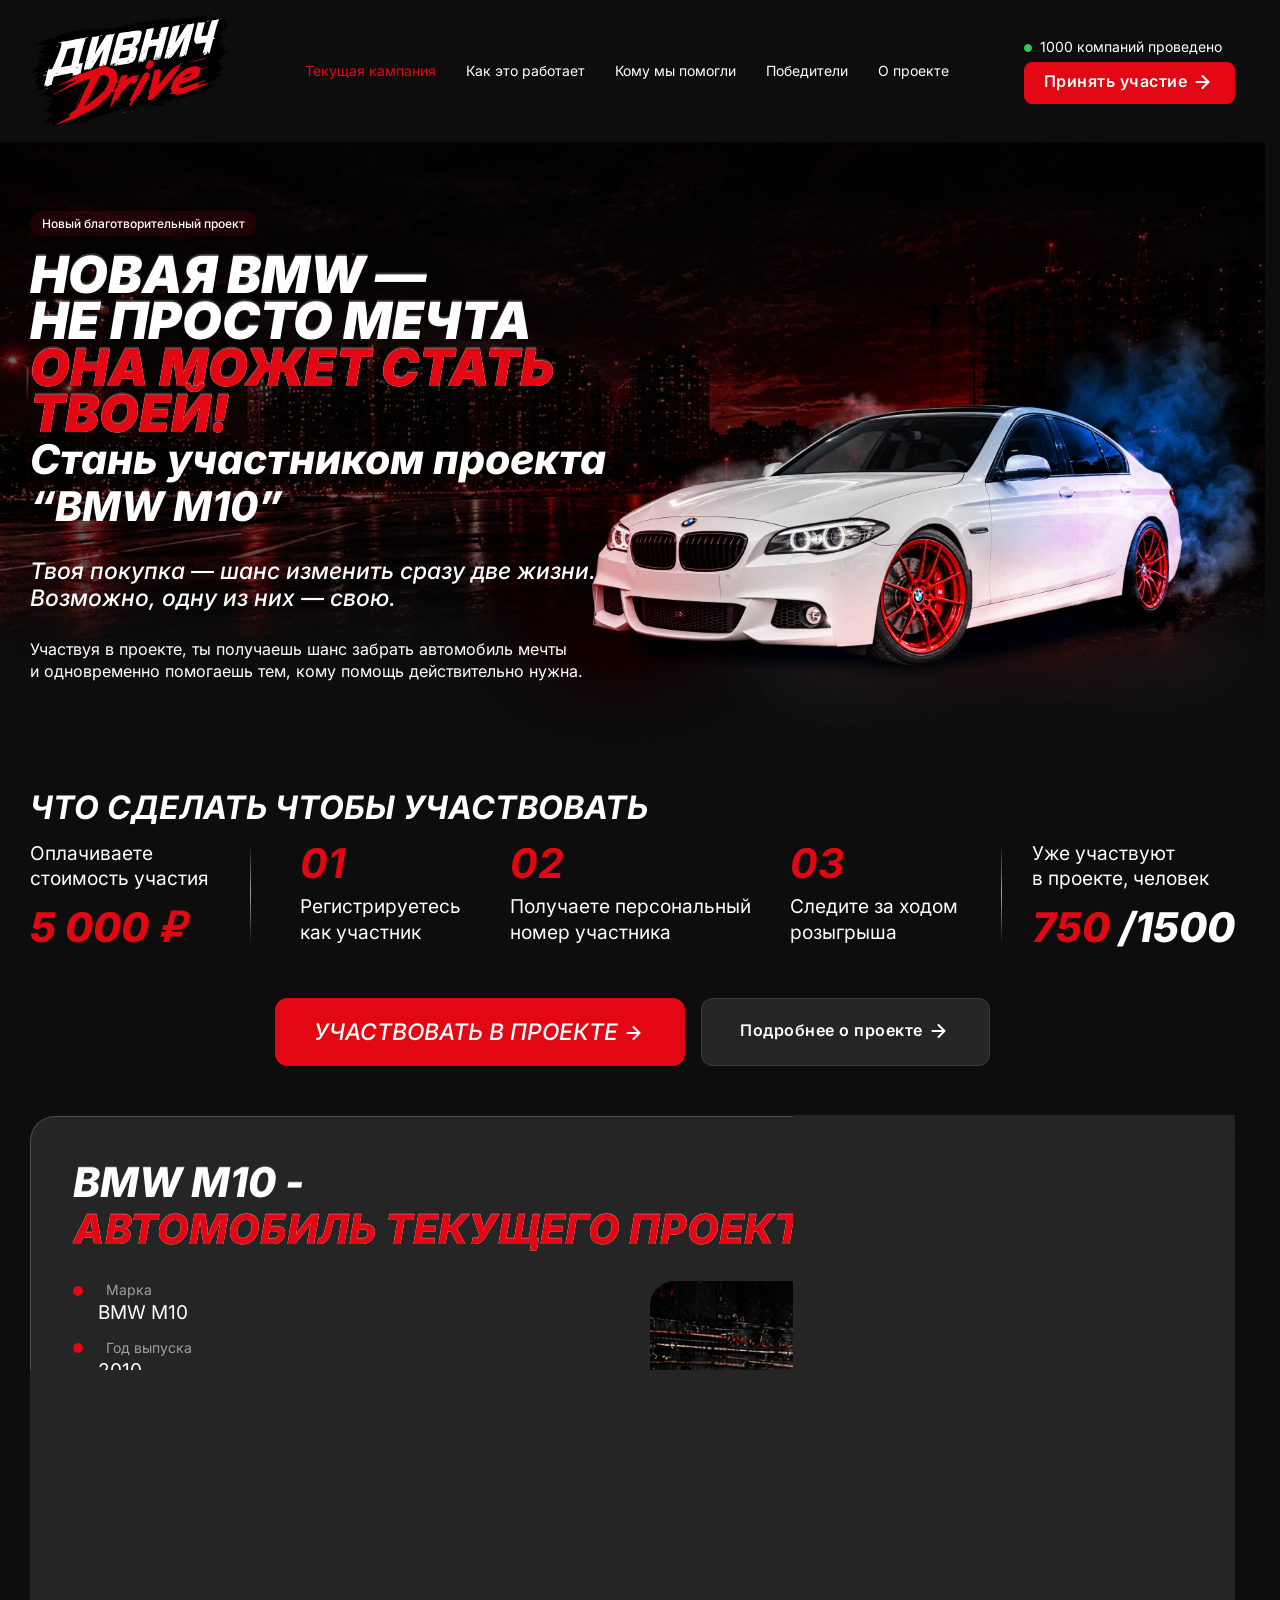
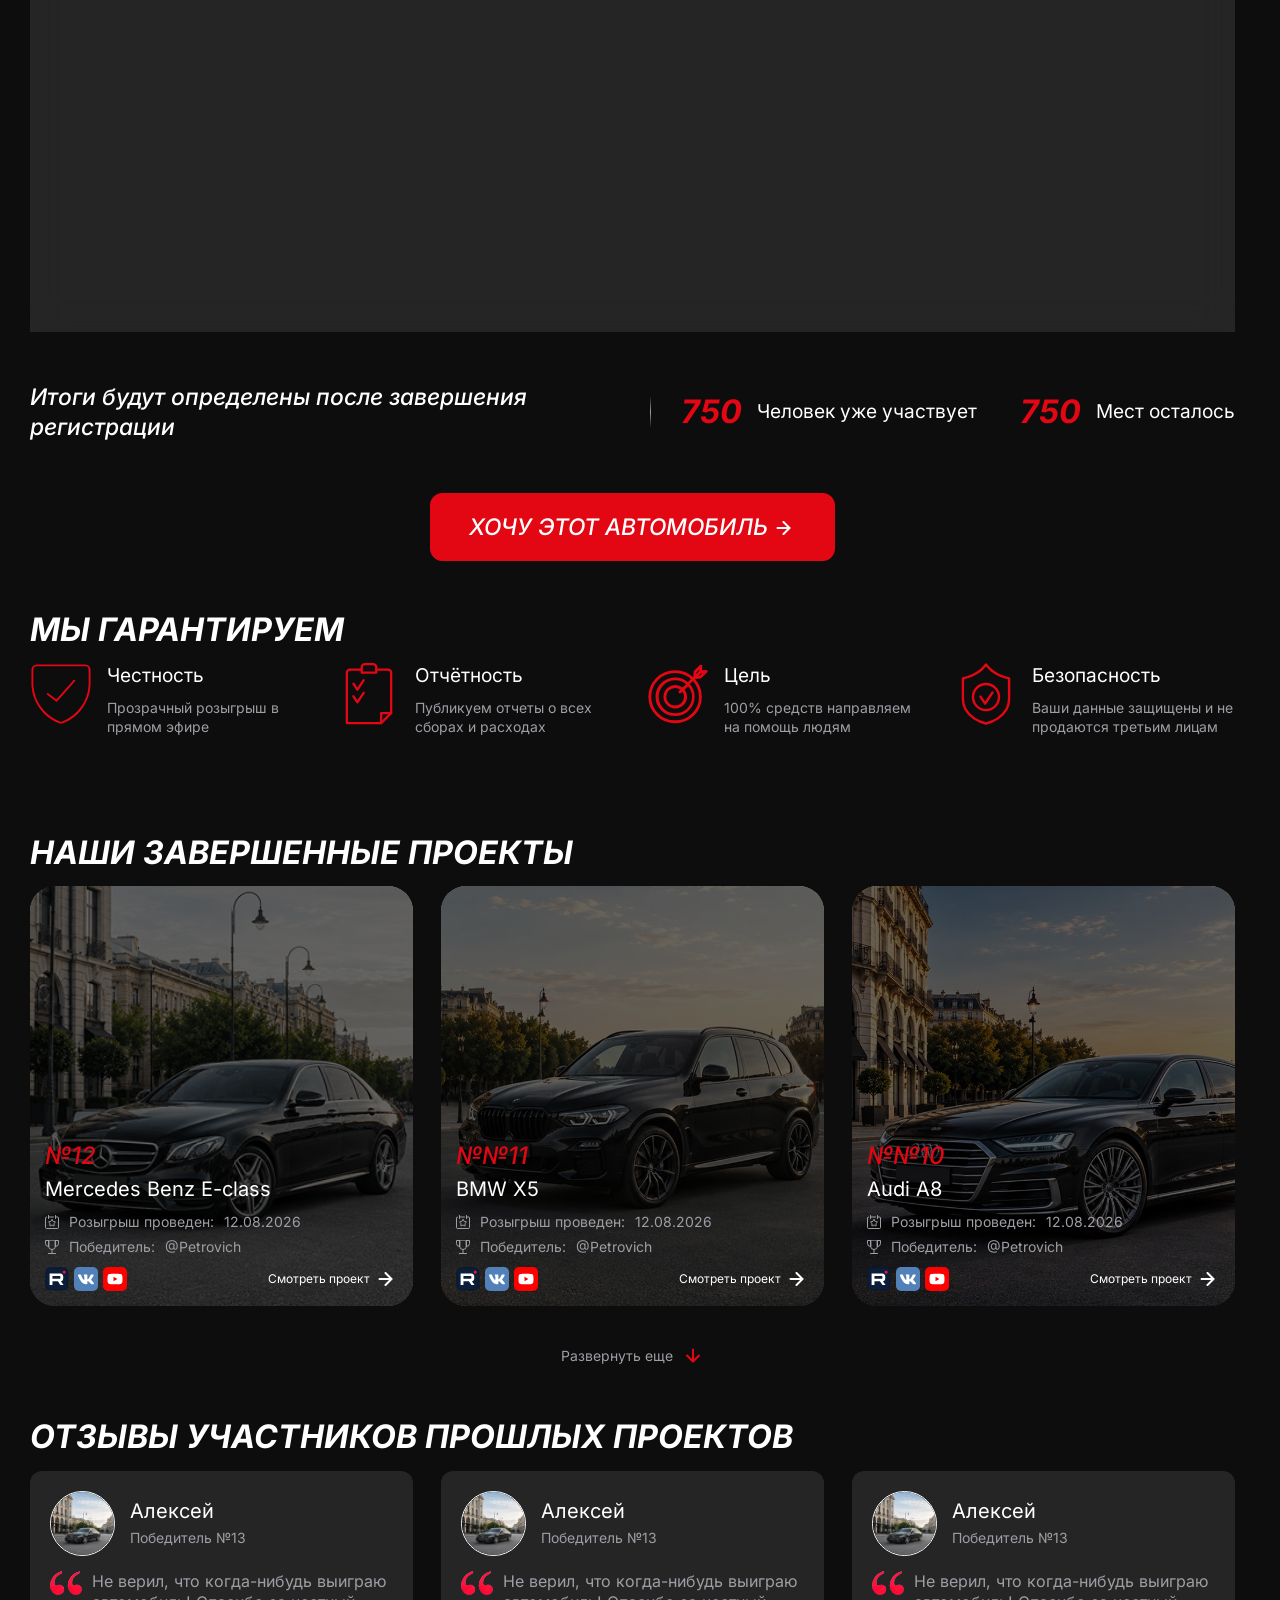
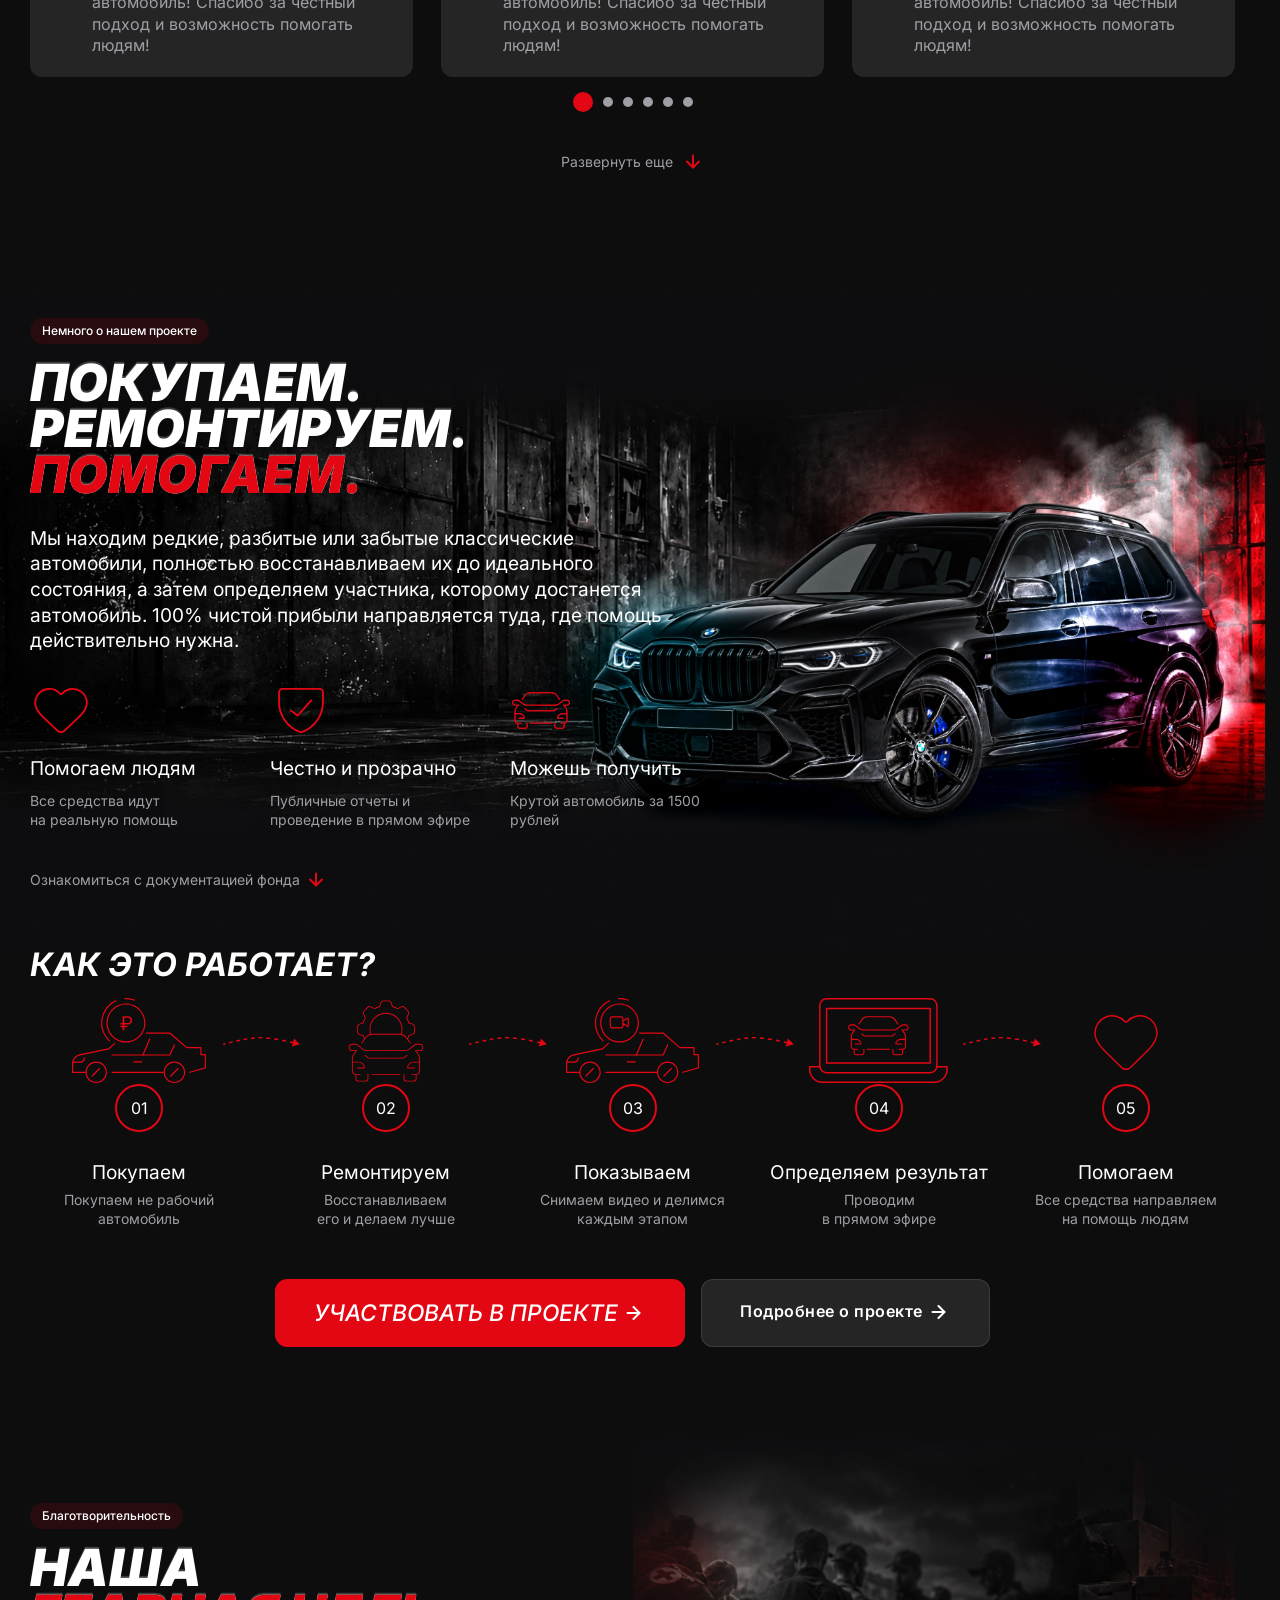
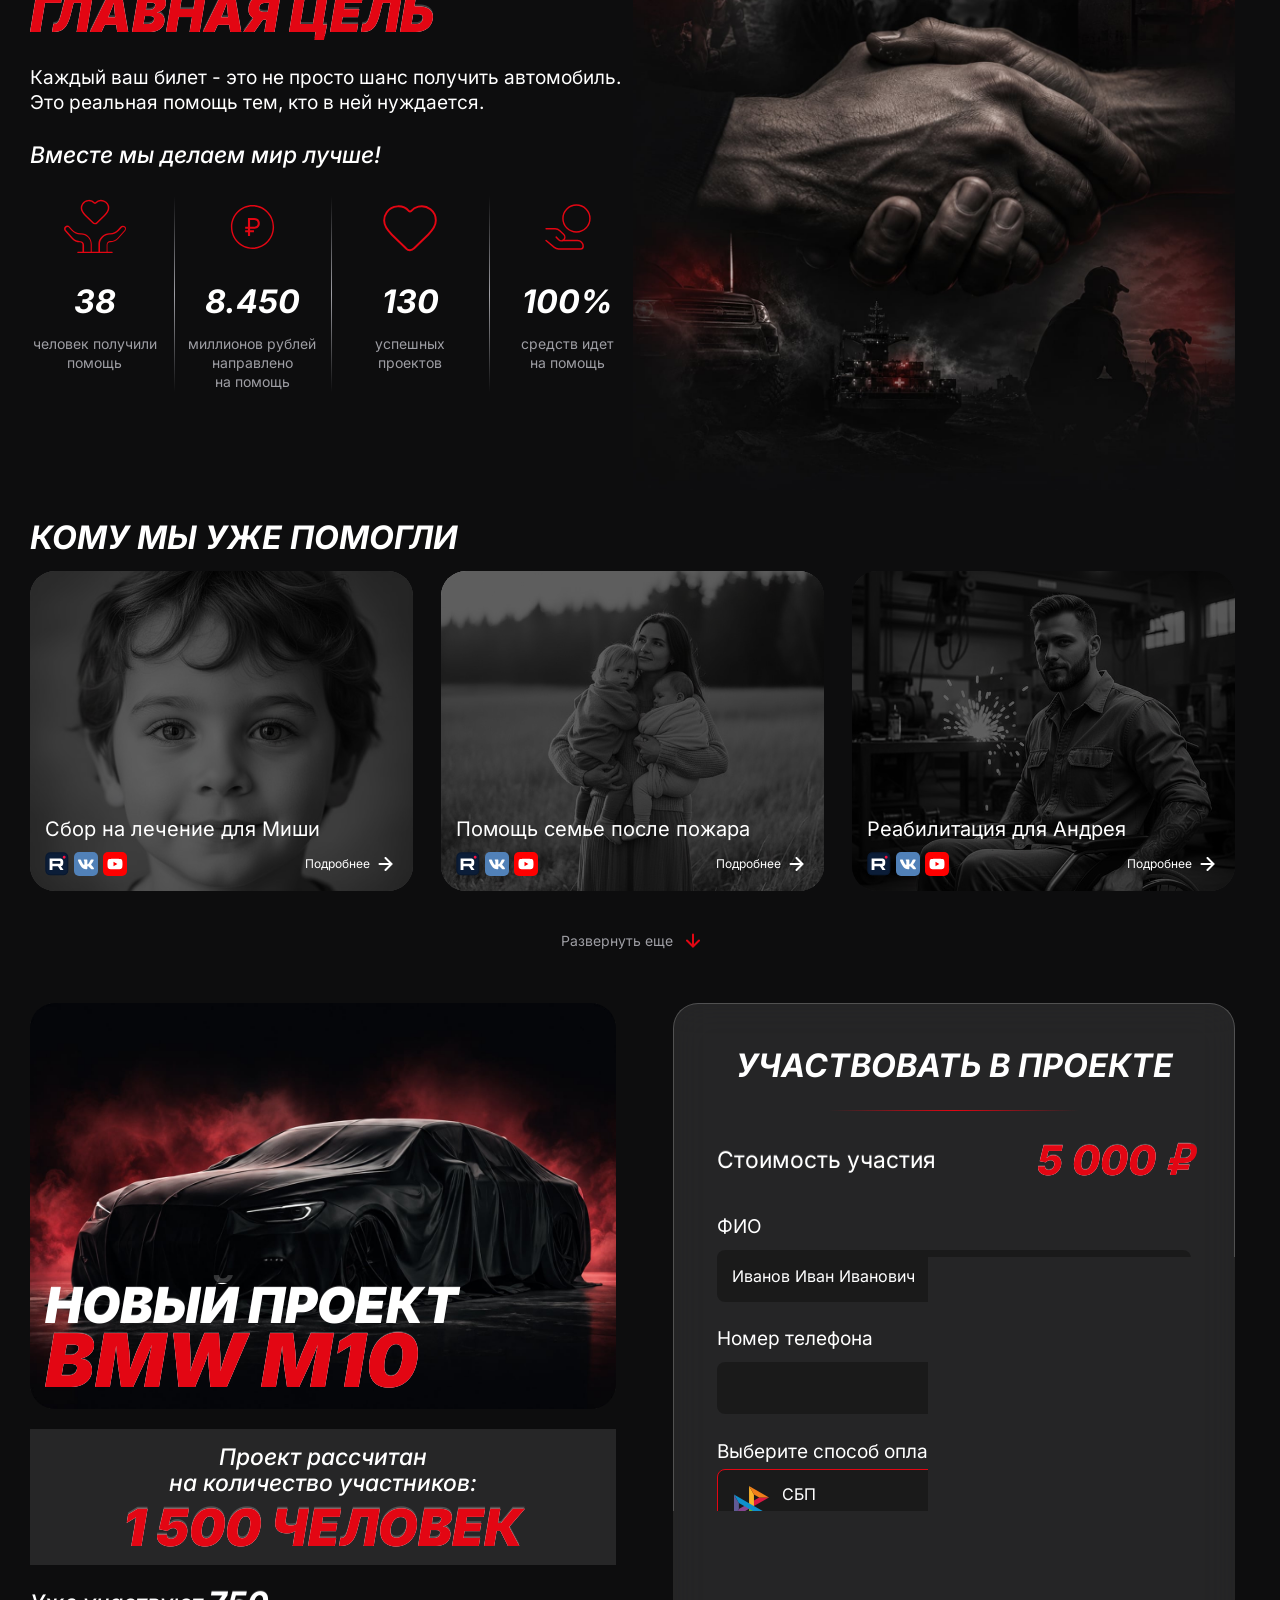
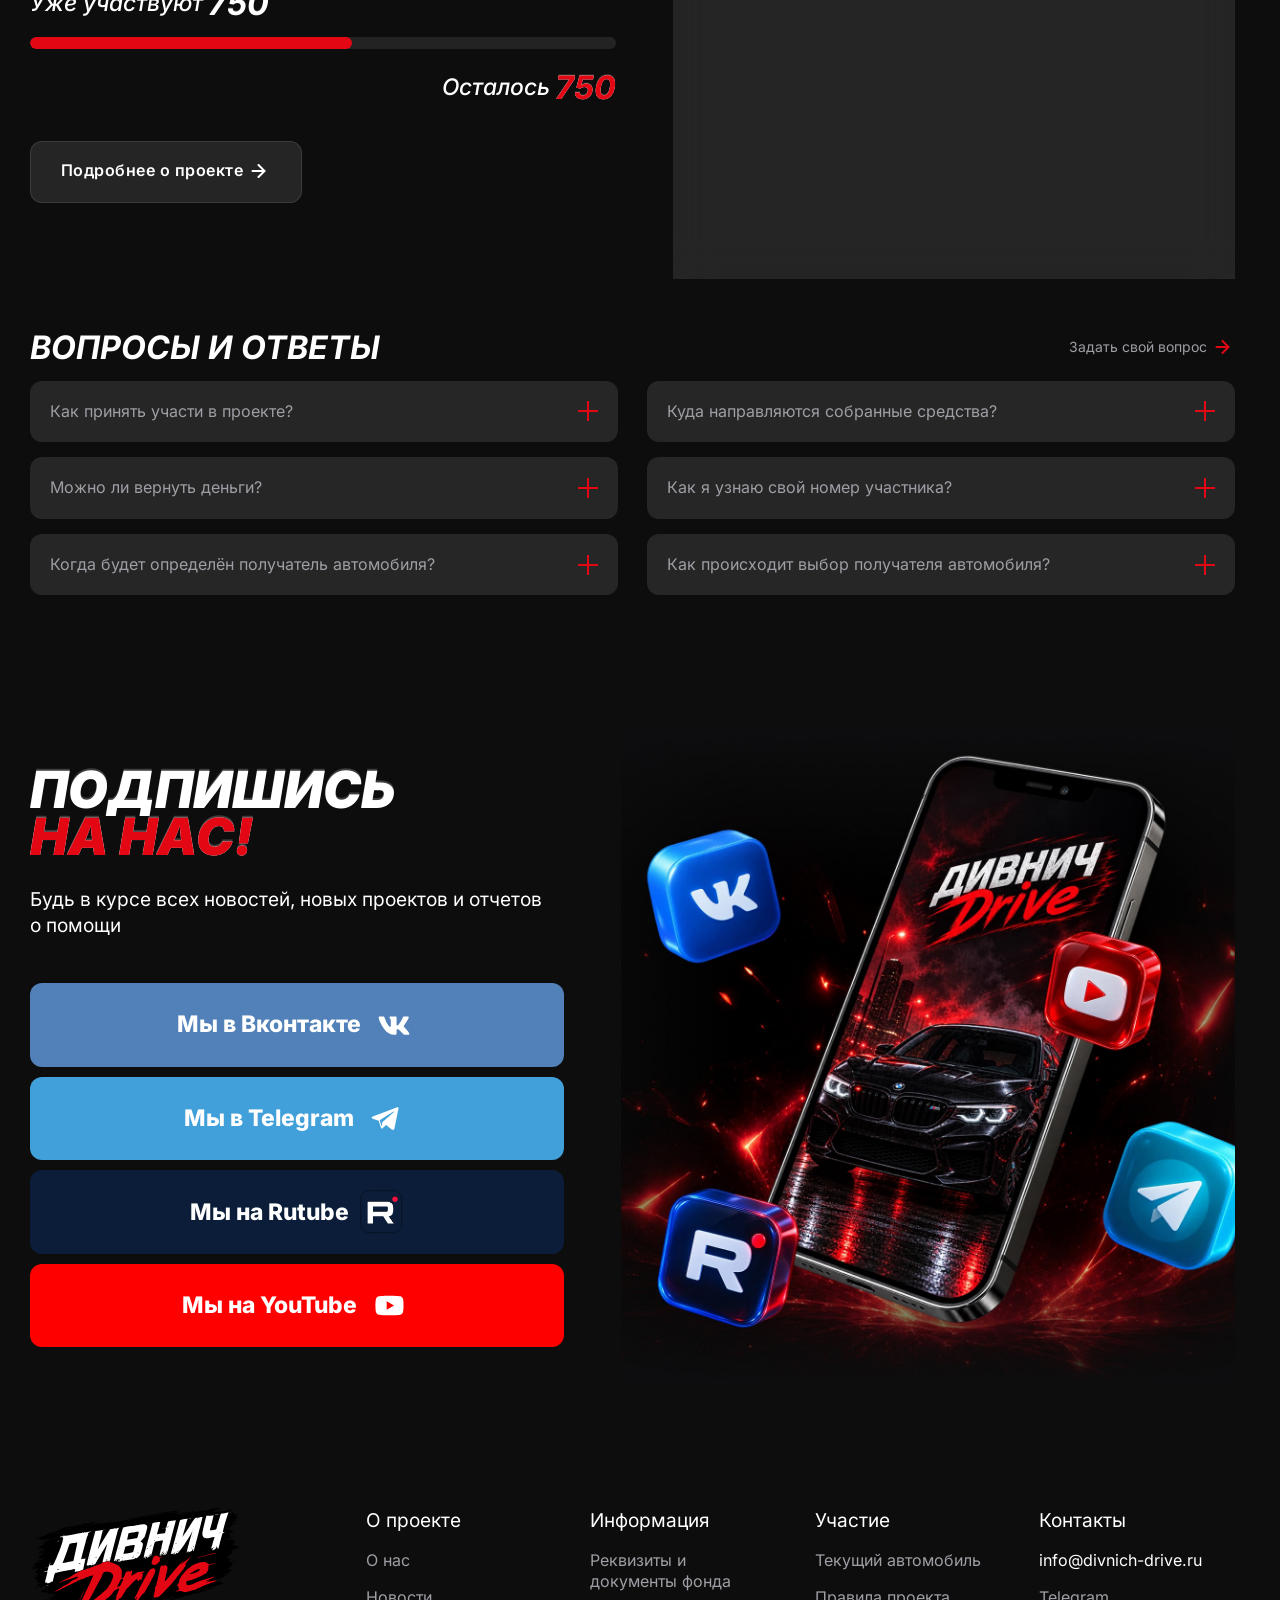
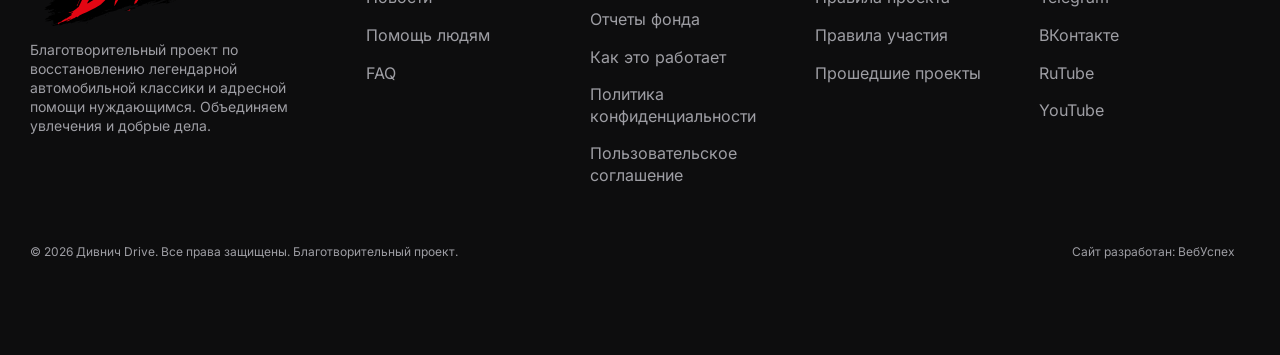
==== commit 14027282: "add" ====
--- a/main.html
+++ b/main.html
@@ -26,7 +26,7 @@
                 <div class="inner-wrap">
                     <div class="logo-inner-wrap">
                         <a href="" class="logo">
-                            <img src="./img/logo.svg" alt="" />
+                            <img src="./img/main/logo.svg" alt="" />
                         </a>
                     </div>
                     <div class="menu-inner-wrap js-popup-wrap">
@@ -291,10 +291,7 @@
                         <div class="item-wrap">
                             <div class="item-tile-info-ico">
                                 <div class="elm-ico">
-                                    <img
-                                        src="data:image/svg+xml,%3csvg%20width='65'%20height='65'%20viewBox='0%200%2065%2065'%20fill='none'%20xmlns='http://www.w3.org/2000/svg'%3e%3cpath%20d='M34.1605%2062.1909C33.0918%2062.603%2031.908%2062.603%2030.8393%2062.1909C22.5005%2058.9891%2015.3289%2053.3337%2010.272%2045.9706C5.21511%2038.6076%202.51077%2029.8838%202.51618%2020.9515V7.11289C2.51618%205.88949%203.00218%204.71614%203.86726%203.85108C4.73236%202.986%205.90567%202.5%207.12906%202.5H57.8708C59.0941%202.5%2060.2676%202.986%2061.1327%203.85108C61.9978%204.71614%2062.4838%205.88949%2062.4838%207.11289V20.9515C62.489%2029.8838%2059.7848%2038.6076%2054.728%2045.9706C49.6708%2053.3337%2042.4994%2058.9891%2034.1605%2062.1909Z'%20stroke='%23E30613'%20stroke-width='2'%20stroke-linecap='round'%20stroke-linejoin='round'/%3e%3cpath%20d='M46.4694%2018.5464L27.8648%2039.4766L18.5625%2032.4999'%20stroke='%23E30613'%20stroke-width='2'%20stroke-linecap='round'%20stroke-linejoin='round'/%3e%3c/svg%3e"
-                                        alt=""
-                                    />
+                                    <img src="./img/icons/info01.svg" alt="" />
                                 </div>
                                 <div class="tile-info-wrap">
                                     <div class="tile-title">Честность</div>
@@ -307,10 +304,7 @@
                         <div class="item-wrap">
                             <div class="item-tile-info-ico">
                                 <div class="elm-ico">
-                                    <img
-                                        src="data:image/svg+xml,%3csvg%20width='65'%20height='67'%20viewBox='0%200%2065%2067'%20fill='none'%20xmlns='http://www.w3.org/2000/svg'%3e%3cpath%20d='M45.705%2065.4399H8.505C8.225%2065.4399%208.005%2065.2199%208.005%2064.9399V10.5099C8.005%209.48993%208.405%208.53994%209.125%207.80994C9.845%207.08994%2010.805%206.68994%2011.825%206.68994H24.565C24.845%206.68994%2025.065%206.90994%2025.065%207.18994C25.065%207.46994%2024.845%207.68994%2024.565%207.68994H11.825C11.075%207.68994%2010.365%207.97993%209.835%208.50993C9.305%209.03993%209.015%209.74994%209.015%2010.4999V64.4299H45.215V54.1499C45.215%2053.8699%2045.435%2053.6499%2045.715%2053.6499H55.995V10.4999C55.995%209.74994%2055.705%209.03993%2055.175%208.50993C54.645%207.97993%2053.935%207.68994%2053.185%207.68994H40.505C40.225%207.68994%2040.005%207.46994%2040.005%207.18994C40.005%206.90994%2040.225%206.68994%2040.505%206.68994H53.185C54.205%206.68994%2055.155%207.08994%2055.875%207.80994C56.595%208.52994%2056.995%209.48993%2056.995%2010.5099V54.1599C56.995%2054.4399%2056.775%2054.6599%2056.495%2054.6599H46.215V64.9399C46.215%2065.2199%2045.995%2065.4399%2045.715%2065.4399H45.705Z'%20fill='%23E30613'%20stroke='%23E30613'%20stroke-width='1.5'/%3e%3cpath%20d='M56.475%2054.1599L45.695%2064.9399'%20stroke='%23E30613'%20stroke-width='1.5'/%3e%3cpath%20d='M45.705%2065.4399C45.575%2065.4399%2045.445%2065.3899%2045.355%2065.2899C45.155%2065.0899%2045.155%2064.7799%2045.355%2064.5799L56.135%2053.7999C56.335%2053.5999%2056.645%2053.5999%2056.845%2053.7999C57.045%2053.9999%2057.045%2054.3099%2056.845%2054.5099L46.065%2065.2899C45.965%2065.3899%2045.835%2065.4399%2045.715%2065.4399H45.705Z'%20fill='%23E30613'%20stroke='%23E30613'%20stroke-width='1.5'/%3e%3cpath%20d='M40.425%2010.85H24.555C24.275%2010.85%2024.055%2010.63%2024.055%2010.35V4.66C24.055%202.5%2025.815%200.75%2027.965%200.75H37.005C39.165%200.75%2040.915%202.51%2040.915%204.66V10.35C40.915%2010.63%2040.695%2010.85%2040.415%2010.85H40.425ZM25.055%209.84999H39.925V4.66C39.925%203.05%2038.615%201.75%2037.015%201.75H27.975C26.365%201.75%2025.065%203.06%2025.065%204.66V9.84999H25.055Z'%20fill='%23E30613'%20stroke='%23E30613'%20stroke-width='1.5'/%3e%3cpath%20d='M19.945%2029.38C19.775%2029.38%2019.625%2029.3%2019.525%2029.16L15.225%2022.69C15.075%2022.46%2015.135%2022.15%2015.365%2022C15.595%2021.85%2015.905%2021.91%2016.055%2022.14L19.935%2027.98L26.325%2018.35C26.475%2018.12%2026.785%2018.06%2027.015%2018.21C27.245%2018.36%2027.305%2018.67%2027.155%2018.9L20.345%2029.15C20.255%2029.29%2020.095%2029.37%2019.925%2029.37L19.945%2029.38Z'%20fill='%23E30613'%20stroke='%23E30613'%20stroke-width='1.5'/%3e%3cpath%20d='M19.945%2042.9801C19.775%2042.9801%2019.625%2042.9001%2019.525%2042.7601L15.225%2036.2901C15.075%2036.0601%2015.135%2035.7501%2015.365%2035.6001C15.595%2035.4501%2015.905%2035.5101%2016.055%2035.7401L19.935%2041.5801L26.325%2031.9501C26.475%2031.7201%2026.785%2031.6601%2027.015%2031.8101C27.245%2031.9601%2027.305%2032.2701%2027.155%2032.5001L20.345%2042.7501C20.255%2042.8901%2020.095%2042.9701%2019.925%2042.9701L19.945%2042.9801Z'%20fill='%23E30613'%20stroke='%23E30613'%20stroke-width='1.5'/%3e%3c/svg%3e"
-                                        alt=""
-                                    />
+                                    <img src="./img/icons/info02.svg" alt="" />
                                 </div>
                                 <div class="tile-info-wrap">
                                     <div class="tile-title">Отчётность</div>
@@ -323,10 +317,7 @@
                         <div class="item-wrap">
                             <div class="item-tile-info-ico">
                                 <div class="elm-ico">
-                                    <img
-                                        src="data:image/svg+xml,%3csvg%20width='65'%20height='65'%20viewBox='0%200%2065%2065'%20fill='none'%20xmlns='http://www.w3.org/2000/svg'%3e%3cpath%20d='M50.274%2015.9585L56.0961%2015.489C56.2134%2015.489%2056.4482%2015.3716%2056.5656%2015.2542L62.6224%209.26781C62.8572%209.03305%2062.8572%208.68089%2062.7398%208.44613C62.6224%208.21137%2062.2703%207.97665%2062.0238%207.97665L56.8004%208.44613L57.2699%203.28141C57.2699%202.92927%2057.1525%202.69447%2056.8004%202.57709C56.5656%202.45971%2056.2017%202.45975%2055.967%202.69451L49.9101%208.68091C49.7927%208.79829%2049.6753%208.9157%2049.6753%209.15046L49.2058%2014.9021L48.255%2015.8411C43.149%2011.0285%2036.5052%208.44613%2029.4976%208.44613C14.4141%208.44613%202.18304%2020.5364%202.18304%2035.4437C2.18304%2042.604%205.0354%2049.412%2010.1415%2054.5768C20.8231%2065.1411%2038.0429%2065.1411%2048.7363%2054.5768C59.1832%2044.2473%2059.4179%2027.4618%2049.2058%2016.8976L50.274%2015.9585ZM55.7439%2013.963L51.9408%2014.3152L56.3308%209.97207L60.134%209.61994L55.7439%2013.963ZM51.2248%209.50259L55.6148%205.15948L55.2627%208.91568L50.8726%2013.2588L51.2248%209.50259ZM47.7855%2053.403C37.6908%2063.3804%2021.3044%2063.3804%2011.2096%2053.403C6.33833%2048.5904%203.61509%2042.1345%203.61509%2035.3264C3.61509%2021.2407%2015.1301%209.85471%2029.3802%209.85471C36.153%209.85471%2042.4447%2012.3197%2047.1869%2016.8976L42.9142%2021.1232C35.1905%2014.0804%2023.0886%2014.1978%2015.4823%2021.5928C7.75862%2029.2226%207.75862%2041.5475%2015.4823%2049.1773C23.2059%2056.8071%2035.6718%2056.8071%2043.3837%2049.1773C50.9783%2041.6649%2051.1074%2029.6921%2043.865%2022.0624L48.1376%2017.8366C57.7511%2027.814%2057.7511%2043.6604%2047.7855%2053.403ZM34.6036%2031.1006C34.8384%2031.1006%2034.9558%2030.9833%2035.0731%2030.8659L37.0921%2028.8704C38.6415%2030.6311%2039.5806%2032.8613%2039.5806%2035.4437C39.5806%2040.9606%2035.0731%2045.4211%2029.4858%2045.4211C23.8985%2045.4211%2019.3911%2040.9606%2019.3911%2035.4437C19.3911%2029.9268%2023.8985%2025.4664%2029.4858%2025.4664C31.9743%2025.4664%2034.3571%2026.4054%2036.1413%2027.9314L34.1224%2029.8095C33.6528%2030.279%2034.005%2031.1006%2034.5919%2031.1006H34.6036ZM37.2212%2026.7576C35.2023%2024.9969%2032.4673%2023.9404%2029.6267%2023.9404C23.2177%2023.9404%2017.9942%2029.1052%2017.9942%2035.4437C17.9942%2041.7823%2023.2177%2046.947%2029.6267%2046.947C36.0357%2046.947%2041.2591%2041.7823%2041.2591%2035.4437C41.2591%2032.5092%2040.1909%2029.9269%2038.4068%2027.9314L43.1607%2023.2362C49.8045%2030.279%2049.5697%2041.3128%2042.6912%2048.2383C35.5661%2055.2811%2024.0511%2055.2811%2016.8087%2048.2383C9.68367%2041.1954%209.68367%2029.6921%2016.8087%2022.6493C23.8163%2015.7238%2034.9792%2015.6064%2042.1042%2022.1797L37.233%2026.7576H37.2212Z'%20fill='%23E30613'%20stroke='%23E30613'%20stroke-width='1.5'/%3e%3c/svg%3e"
-                                        alt=""
-                                    />
+                                    <img src="./img/icons/info03.svg" alt="" />
                                 </div>
                                 <div class="tile-info-wrap">
                                     <div class="tile-title">Цель</div>
@@ -339,10 +330,7 @@
                         <div class="item-wrap">
                             <div class="item-tile-info-ico">
                                 <div class="elm-ico">
-                                    <img
-                                        src="data:image/svg+xml,%3csvg%20width='65'%20height='65'%20viewBox='0%200%2065%2065'%20fill='none'%20xmlns='http://www.w3.org/2000/svg'%3e%3cpath%20d='M32.4844%2064C32.4844%2064%2032.4118%2064%2032.3807%2063.9896C32.1317%2063.9378%207.75635%2058.4922%207.75635%2037.5916V16.1931C7.75635%2015.9442%207.93267%2015.7367%208.17124%2015.6849C24.9851%2012.1686%2031.9865%201.32933%2032.0591%201.2256C32.2458%200.924799%2032.7437%200.924799%2032.9408%201.2256C33.0134%201.32933%2040.0045%2012.1686%2056.8287%2015.6849C57.0672%2015.7367%2057.2436%2015.9442%2057.2436%2016.1931V37.5916C57.2436%2058.4922%2032.8682%2063.9274%2032.6192%2063.9896C32.5881%2063.9896%2032.5466%2064%2032.5155%2064H32.4844ZM8.7936%2016.6184V37.602C8.7936%2056.9571%2030.7418%2062.5478%2032.4948%2062.9524C34.2374%2062.5375%2056.1959%2056.9467%2056.1959%2037.602V16.6184C41.5707%2013.434%2034.2788%204.80412%2032.4948%202.40807C30.7107%204.80412%2023.4188%2013.434%208.7936%2016.6184Z'%20fill='%23E30613'%20stroke='%23E30613'%20stroke-width='1.5'/%3e%3cpath%20d='M32.4844%2049.8519C24.6739%2049.8519%2018.3259%2043.5039%2018.3259%2035.6934C18.3259%2027.8829%2024.6739%2021.5349%2032.4844%2021.5349C40.2949%2021.5349%2046.6429%2027.8829%2046.6429%2035.6934C46.6429%2043.5039%2040.2949%2049.8519%2032.4844%2049.8519ZM32.4844%2022.5825C25.2548%2022.5825%2019.3632%2028.4637%2019.3632%2035.7038C19.3632%2042.9438%2025.2444%2048.825%2032.4844%2048.825C39.7244%2048.825%2045.6056%2042.9438%2045.6056%2035.7038C45.6056%2028.4637%2039.7244%2022.5825%2032.4844%2022.5825Z'%20fill='%23E30613'%20stroke='%23E30613'%20stroke-width='1.5'/%3e%3cpath%20d='M31.5612%2043.0991C31.3849%2043.0991%2031.2293%2043.0161%2031.1256%2042.8709L26.2505%2035.5272C26.0949%2035.2886%2026.1572%2034.967%2026.3957%2034.8114C26.6343%2034.6559%2026.9558%2034.7181%2027.1114%2034.9567L31.5612%2041.6469L38.8635%2030.6624C39.0191%2030.4239%2039.3406%2030.3616%2039.5792%2030.5172C39.8177%2030.6728%2039.88%2030.9944%2039.7244%2031.2329L31.9969%2042.8709C31.9035%2043.0161%2031.7375%2043.0991%2031.5612%2043.0991Z'%20fill='%23E30613'%20stroke='%23E30613'%20stroke-width='1.5'/%3e%3c/svg%3e"
-                                        alt=""
-                                    />
+                                    <img src="./img/icons/info04.svg" alt="" />
                                 </div>
                                 <div class="tile-info-wrap">
                                     <div class="tile-title">Безопасность</div>
@@ -379,10 +367,7 @@
                                             <div class="tile-title">Mercedes Benz E-class</div>
                                             <div class="elm-panel-info">
                                                 <div class="elm-ico">
-                                                    <img
-                                                        src="data:image/svg+xml,%3csvg%20width='14'%20height='14'%20viewBox='0%200%2014%2014'%20fill='none'%20xmlns='http://www.w3.org/2000/svg'%3e%3cpath%20d='M1.5%202C1.23478%202%200.98043%202.10536%200.792893%202.29289C0.605357%202.48043%200.5%202.73478%200.5%203V12.5C0.5%2012.7652%200.605357%2013.0196%200.792893%2013.2071C0.98043%2013.3946%201.23478%2013.5%201.5%2013.5H12.5C12.7652%2013.5%2013.0196%2013.3946%2013.2071%2013.2071C13.3946%2013.0196%2013.5%2012.7652%2013.5%2012.5V3C13.5%202.73478%2013.3946%202.48043%2013.2071%202.29289C13.0196%202.10536%2012.7652%202%2012.5%202H10.5'%20stroke='%239E9EA4'%20stroke-linecap='round'%20stroke-linejoin='round'/%3e%3cpath%20d='M3.5%200.5V3.5'%20stroke='%239E9EA4'%20stroke-linecap='round'%20stroke-linejoin='round'/%3e%3cpath%20d='M10.5%200.5V3.5'%20stroke='%239E9EA4'%20stroke-linecap='round'%20stroke-linejoin='round'/%3e%3cpath%20d='M3.5%202H8.5'%20stroke='%239E9EA4'%20stroke-linecap='round'%20stroke-linejoin='round'/%3e%3cpath%20d='M7.24872%204.65241L8.08533%206.33537C8.10404%206.37793%208.13371%206.41477%208.17131%206.44211C8.20891%206.46946%208.2531%206.48634%208.29935%206.49102L10.1574%206.77313C10.2105%206.78004%2010.2606%206.80194%2010.3017%206.83625C10.3429%206.87057%2010.3734%206.91588%2010.3897%206.9669C10.406%207.01792%2010.4075%207.07254%2010.3939%207.12436C10.3804%207.17618%2010.3523%207.22307%2010.3131%207.25953L8.94141%208.5631C8.92095%208.60211%208.91027%208.64551%208.91027%208.68956C8.91027%208.73362%208.92095%208.77701%208.94141%208.81603L9.20406%2010.6644C9.21527%2010.7178%209.21074%2010.7733%209.19101%2010.8242C9.17129%2010.8751%209.13722%2010.9192%209.09294%2010.9511C9.04866%2010.983%208.99607%2011.0014%208.94154%2011.0041C8.88702%2011.0067%208.8329%2010.9934%208.78576%2010.9659L7.13198%2010.0904C7.08918%2010.0711%207.04276%2010.0611%206.99579%2010.0611C6.94882%2010.0611%206.9024%2010.0711%206.8596%2010.0904L5.20582%2010.9659C5.15868%2010.9934%205.10456%2011.0067%205.05004%2011.0041C4.99551%2011.0014%204.94292%2010.983%204.89864%2010.9511C4.85436%2010.9192%204.82029%2010.8751%204.80057%2010.8242C4.78084%2010.7733%204.77631%2010.7178%204.78752%2010.6644L5.09881%208.81603C5.1122%208.77313%205.11476%208.72758%205.10628%208.68345C5.09779%208.63932%205.07852%208.59797%205.05017%208.5631L3.67851%207.24981C3.64213%207.21295%203.61659%207.16679%203.6047%207.11639C3.59281%207.06598%203.59503%207.01328%203.6111%206.96404C3.62718%206.91481%203.65649%206.87096%203.69584%206.83728C3.73519%206.80361%203.78304%206.78141%203.83416%206.77313L5.69223%206.50074C5.73848%206.49606%205.78267%206.47919%205.82027%206.45184C5.85787%206.4245%205.88754%206.38766%205.90624%206.34509L6.74286%204.66214C6.76525%204.6145%206.80051%204.57407%206.84468%204.54542C6.88884%204.51678%206.94014%204.50106%206.99277%204.50005C7.0454%204.49904%207.09726%204.51277%207.14249%204.5397C7.18772%204.56662%207.22452%204.60566%207.24872%204.65241Z'%20stroke='%239E9EA4'%20stroke-linecap='round'%20stroke-linejoin='round'/%3e%3c/svg%3e"
-                                                        alt=""
-                                                    />
+                                                    <img src="./img/icons/info001.svg" alt="" />
                                                 </div>
                                                 <div class="panel-title-wrap">
                                                     <div class="panel-title">Розыгрыш проведен:</div>
@@ -391,10 +376,7 @@
                                             </div>
                                             <div class="elm-panel-info">
                                                 <div class="elm-ico">
-                                                    <img
-                                                        src="data:image/svg+xml,%3csvg%20width='14'%20height='14'%20viewBox='0%200%2014%2014'%20fill='none'%20xmlns='http://www.w3.org/2000/svg'%3e%3cpath%20d='M7%209.5V13.5'%20stroke='%239E9EA4'%20stroke-linecap='round'%20stroke-linejoin='round'/%3e%3cpath%20d='M3.5%2013.5H10.5'%20stroke='%239E9EA4'%20stroke-linecap='round'%20stroke-linejoin='round'/%3e%3cpath%20d='M3.5%200.5H0.5V3.5C0.5%205.15685%201.84315%206.5%203.5%206.5V0.5Z'%20stroke='%239E9EA4'%20stroke-linecap='round'%20stroke-linejoin='round'/%3e%3cpath%20d='M10.5%200.5H13.5V3.5C13.5%205.15685%2012.1569%206.5%2010.5%206.5V0.5Z'%20stroke='%239E9EA4'%20stroke-linecap='round'%20stroke-linejoin='round'/%3e%3cpath%20d='M3.5%200.5V6C3.5%207.933%205.067%209.5%207%209.5C8.933%209.5%2010.5%207.933%2010.5%206V0.5H3.5Z'%20stroke='%239E9EA4'%20stroke-linecap='round'%20stroke-linejoin='round'/%3e%3c/svg%3e"
-                                                        alt=""
-                                                    />
+                                                    <img src="./img/icons/info002.svg" alt="" />
                                                 </div>
                                                 <div class="panel-title-wrap">
                                                     <div class="panel-title">Победитель:</div>
@@ -405,22 +387,13 @@
                                         <div class="elm-panel-actions">
                                             <div class="panel-soc-wrap">
                                                 <a href="" class="btn-action-soc">
-                                                    <img
-                                                        src="data:image/svg+xml,%3csvg%20width='25'%20height='25'%20viewBox='0%200%2025%2025'%20fill='none'%20xmlns='http://www.w3.org/2000/svg'%3e%3cpath%20d='M19.2069%200.341309H5.39031C2.57823%200.341309%200.298584%202.62095%200.298584%205.43303V19.2496C0.298584%2022.0617%202.57823%2024.3413%205.39031%2024.3413H19.2069C22.0189%2024.3413%2024.2986%2022.0617%2024.2986%2019.2496V5.43303C24.2986%202.62095%2022.0189%200.341309%2019.2069%200.341309Z'%20fill='%230B1D38'/%3e%3cg%20filter='url(%23filter0_i_63_340)'%3e%3cpath%20d='M19.9636%207.01385C20.801%207.01385%2021.4799%206.33497%2021.4799%205.49752C21.4799%204.66008%2020.801%203.9812%2019.9636%203.9812C19.1261%203.9812%2018.4473%204.66008%2018.4473%205.49752C18.4473%206.33497%2019.1261%207.01385%2019.9636%207.01385Z'%20fill='%23F41240'/%3e%3c/g%3e%3cg%20filter='url(%23filter1_i_63_340)'%3e%3cpath%20d='M15.4577%206.84619H4.80103V18.6929H7.76713V14.8387H13.4507L16.0438%2018.6929H19.3652L16.5056%2014.8209C17.3937%2014.6788%2018.0331%2014.3414%2018.4238%2013.8086C18.8146%2013.2757%2019.01%2012.4232%2019.01%2011.2865V10.3984C19.01%209.72348%2018.9389%209.19065%2018.8146%208.78214C18.6902%208.37367%2018.4771%208.0184%2018.1752%207.69871C17.8555%207.39679%2017.5002%207.18365%2017.074%207.04157C16.6477%206.91721%2016.1149%206.84619%2015.4577%206.84619ZM14.9782%2012.2278H7.76713V9.45709H14.9782C15.3866%209.45709%2015.6709%209.52811%2015.8129%209.65247C15.955%209.77678%2016.0438%2010.0077%2016.0438%2010.3451V11.3397C16.0438%2011.695%2015.955%2011.9259%2015.8129%2012.0502C15.6709%2012.1745%2015.3866%2012.2278%2014.9782%2012.2278Z'%20fill='white'/%3e%3c/g%3e%3cg%20filter='url(%23filter2_f_63_340)'%3e%3cpath%20d='M19.0953%200.948242H5.49085C2.98204%200.948242%200.948242%202.98204%200.948242%205.49085V19.1562C0.948242%2021.665%202.98204%2023.6988%205.49085%2023.6988H19.0953C21.6041%2023.6988%2023.6379%2021.665%2023.6379%2019.1562V5.49085C23.6379%202.98204%2021.6041%200.948242%2019.0953%200.948242Z'%20stroke='black'%20stroke-opacity='0.65'%20stroke-width='0.299513'/%3e%3c/g%3e%3cdefs%3e%3cfilter%20id='filter0_i_63_340'%20x='18.4473'%20y='3.9812'%20width='3.03271'%20height='3.43206'%20filterUnits='userSpaceOnUse'%20color-interpolation-filters='sRGB'%3e%3cfeFlood%20flood-opacity='0'%20result='BackgroundImageFix'/%3e%3cfeBlend%20mode='normal'%20in='SourceGraphic'%20in2='BackgroundImageFix'%20result='shape'/%3e%3cfeColorMatrix%20in='SourceAlpha'%20type='matrix'%20values='0%200%200%200%200%200%200%200%200%200%200%200%200%200%200%200%200%200%20127%200'%20result='hardAlpha'/%3e%3cfeOffset%20dy='0.39935'/%3e%3cfeGaussianBlur%20stdDeviation='0.199675'/%3e%3cfeComposite%20in2='hardAlpha'%20operator='arithmetic'%20k2='-1'%20k3='1'/%3e%3cfeColorMatrix%20type='matrix'%20values='0%200%200%200%200%200%200%200%200%200%200%200%200%200%200%200%200%200%200.5%200'/%3e%3cfeBlend%20mode='normal'%20in2='shape'%20result='effect1_innerShadow_63_340'/%3e%3c/filter%3e%3cfilter%20id='filter1_i_63_340'%20x='4.80103'%20y='6.84619'%20width='14.5642'%20height='12.246'%20filterUnits='userSpaceOnUse'%20color-interpolation-filters='sRGB'%3e%3cfeFlood%20flood-opacity='0'%20result='BackgroundImageFix'/%3e%3cfeBlend%20mode='normal'%20in='SourceGraphic'%20in2='BackgroundImageFix'%20result='shape'/%3e%3cfeColorMatrix%20in='SourceAlpha'%20type='matrix'%20values='0%200%200%200%200%200%200%200%200%200%200%200%200%200%200%200%200%200%20127%200'%20result='hardAlpha'/%3e%3cfeOffset%20dy='0.39935'/%3e%3cfeGaussianBlur%20stdDeviation='0.199675'/%3e%3cfeComposite%20in2='hardAlpha'%20operator='arithmetic'%20k2='-1'%20k3='1'/%3e%3cfeColorMatrix%20type='matrix'%20values='0%200%200%200%200%200%200%200%200%200%200%200%200%200%200%200%200%200%200.5%200'/%3e%3cfeBlend%20mode='normal'%20in2='shape'%20result='effect1_innerShadow_63_340'/%3e%3c/filter%3e%3cfilter%20id='filter2_f_63_340'%20x='-0.000115752'%20y='-0.000115752'%20width='24.5864'%20height='24.6474'%20filterUnits='userSpaceOnUse'%20color-interpolation-filters='sRGB'%3e%3cfeFlood%20flood-opacity='0'%20result='BackgroundImageFix'/%3e%3cfeBlend%20mode='normal'%20in='SourceGraphic'%20in2='BackgroundImageFix'%20result='shape'/%3e%3cfeGaussianBlur%20stdDeviation='0.39935'%20result='effect1_foregroundBlur_63_340'/%3e%3c/filter%3e%3c/defs%3e%3c/svg%3e"
-                                                        alt=""
-                                                    />
-                                                </a>
-                                                <a href="" class="btn-action-soc">
-                                                    <img
-                                                        src="data:image/svg+xml,%3csvg%20width='24'%20height='24'%20viewBox='0%200%2024%2024'%20fill='none'%20xmlns='http://www.w3.org/2000/svg'%3e%3crect%20width='24'%20height='24'%20fill='%235181B8'/%3e%3crect%20width='24'%20height='24'%20rx='12'%20fill='%235181B8'/%3e%3cpath%20fill-rule='evenodd'%20clip-rule='evenodd'%20d='M19.6329%208.26742C19.7442%207.89659%2019.6329%207.62402%2019.1035%207.62402H17.3531C16.908%207.62402%2016.703%207.85945%2016.5917%208.11914C16.5917%208.11914%2015.7015%2010.2888%2014.4404%2011.6981C14.0325%2012.1061%2013.847%2012.2357%2013.6245%2012.2357C13.5132%2012.2357%2013.3522%2012.1061%2013.3522%2011.7352V8.26742C13.3522%207.82232%2013.223%207.62402%2012.8521%207.62402H10.1014C9.82336%207.62402%209.65607%207.83057%209.65607%208.02637C9.65607%208.44834%2010.2865%208.54561%2010.3515%209.73239V12.3101C10.3515%2012.8752%2010.2495%2012.9778%2010.0269%2012.9778C9.43352%2012.9778%207.99018%2010.7983%207.13398%208.30456C6.96619%207.81982%206.7979%207.62402%206.35055%207.62402H4.60014C4.10002%207.62402%204%207.85945%204%208.11914C4%208.58275%204.59351%2010.8823%206.76314%2013.9235C8.20973%2016.0002%2010.2475%2017.1262%2012.1019%2017.1262C13.2147%2017.1262%2013.3522%2016.8762%2013.3522%2016.4455V14.8757C13.3522%2014.3756%2013.4576%2014.2758%2013.8098%2014.2758C14.0696%2014.2758%2014.5146%2014.4056%2015.5532%2015.407C16.74%2016.5936%2016.9355%2017.1262%2017.6032%2017.1262H19.3536C19.8537%2017.1262%2020.1038%2016.8762%2019.9595%2016.3827C19.8017%2015.8908%2019.2351%2015.1774%2018.4831%2014.3315C18.0752%2013.8492%2017.4631%2013.33%2017.2779%2013.0704C17.0182%2012.7366%2017.0923%2012.5883%2017.2779%2012.2917C17.2779%2012.2917%2019.4103%209.28754%2019.6329%208.26755V8.26742Z'%20fill='white'/%3e%3c/svg%3e"
-                                                        alt=""
-                                                    />
-                                                </a>
-                                                <a href="" class="btn-action-soc">
-                                                    <img
-                                                        src="data:image/svg+xml,%3csvg%20width='24'%20height='24'%20viewBox='0%200%2024%2024'%20fill='none'%20xmlns='http://www.w3.org/2000/svg'%3e%3crect%20width='24'%20height='24'%20fill='%23FF0000'/%3e%3crect%20width='24'%20height='24'%20rx='12'%20fill='%23FF0000'/%3e%3cpath%20d='M12%206.74878C12.014%206.74878%2016.6971%206.7493%2017.8691%207.07007C18.5116%207.24309%2019.0184%207.74989%2019.1914%208.39233C19.5126%209.56626%2019.5%2012.0125%2019.5%2012.0125C19.5%2012.0306%2019.499%2014.4503%2019.1914%2015.6199C19.0184%2016.2623%2018.5115%2016.7691%2017.8691%2016.9421C16.6971%2017.2506%2012.014%2017.2507%2012%2017.2507C12%2017.2507%207.31705%2017.2517%206.13086%2016.9304C5.48842%2016.7575%204.98162%2016.2506%204.80859%2015.6082C4.4997%2014.4467%204.5%2011.9998%204.5%2011.9998C4.50001%2011.9723%204.50154%209.55955%204.80859%208.39233C4.98157%207.74984%205.50072%207.23036%206.13086%207.05737C7.30466%206.74848%2012%206.74878%2012%206.74878ZM10.5049%2014.2488L14.4092%2011.9998L10.5049%209.75171V14.2488Z'%20fill='white'/%3e%3c/svg%3e"
-                                                        alt=""
-                                                    />
+                                                    <img src="./img/icons/soc01.svg" alt="" />
+                                                </a>
+                                                <a href="" class="btn-action-soc">
+                                                    <img src="./img/icons/soc02.svg" alt="" />
+                                                </a>
+                                                <a href="" class="btn-action-soc">
+                                                    <img src="./img/icons/soc03.svg" alt="" />
                                                 </a>
                                             </div>
                                             <div class="panel-link-wrap">
@@ -449,10 +422,7 @@
                                             <div class="tile-title">BMW X5</div>
                                             <div class="elm-panel-info">
                                                 <div class="elm-ico">
-                                                    <img
-                                                        src="data:image/svg+xml,%3csvg%20width='14'%20height='14'%20viewBox='0%200%2014%2014'%20fill='none'%20xmlns='http://www.w3.org/2000/svg'%3e%3cpath%20d='M1.5%202C1.23478%202%200.98043%202.10536%200.792893%202.29289C0.605357%202.48043%200.5%202.73478%200.5%203V12.5C0.5%2012.7652%200.605357%2013.0196%200.792893%2013.2071C0.98043%2013.3946%201.23478%2013.5%201.5%2013.5H12.5C12.7652%2013.5%2013.0196%2013.3946%2013.2071%2013.2071C13.3946%2013.0196%2013.5%2012.7652%2013.5%2012.5V3C13.5%202.73478%2013.3946%202.48043%2013.2071%202.29289C13.0196%202.10536%2012.7652%202%2012.5%202H10.5'%20stroke='%239E9EA4'%20stroke-linecap='round'%20stroke-linejoin='round'/%3e%3cpath%20d='M3.5%200.5V3.5'%20stroke='%239E9EA4'%20stroke-linecap='round'%20stroke-linejoin='round'/%3e%3cpath%20d='M10.5%200.5V3.5'%20stroke='%239E9EA4'%20stroke-linecap='round'%20stroke-linejoin='round'/%3e%3cpath%20d='M3.5%202H8.5'%20stroke='%239E9EA4'%20stroke-linecap='round'%20stroke-linejoin='round'/%3e%3cpath%20d='M7.24872%204.65241L8.08533%206.33537C8.10404%206.37793%208.13371%206.41477%208.17131%206.44211C8.20891%206.46946%208.2531%206.48634%208.29935%206.49102L10.1574%206.77313C10.2105%206.78004%2010.2606%206.80194%2010.3017%206.83625C10.3429%206.87057%2010.3734%206.91588%2010.3897%206.9669C10.406%207.01792%2010.4075%207.07254%2010.3939%207.12436C10.3804%207.17618%2010.3523%207.22307%2010.3131%207.25953L8.94141%208.5631C8.92095%208.60211%208.91027%208.64551%208.91027%208.68956C8.91027%208.73362%208.92095%208.77701%208.94141%208.81603L9.20406%2010.6644C9.21527%2010.7178%209.21074%2010.7733%209.19101%2010.8242C9.17129%2010.8751%209.13722%2010.9192%209.09294%2010.9511C9.04866%2010.983%208.99607%2011.0014%208.94154%2011.0041C8.88702%2011.0067%208.8329%2010.9934%208.78576%2010.9659L7.13198%2010.0904C7.08918%2010.0711%207.04276%2010.0611%206.99579%2010.0611C6.94882%2010.0611%206.9024%2010.0711%206.8596%2010.0904L5.20582%2010.9659C5.15868%2010.9934%205.10456%2011.0067%205.05004%2011.0041C4.99551%2011.0014%204.94292%2010.983%204.89864%2010.9511C4.85436%2010.9192%204.82029%2010.8751%204.80057%2010.8242C4.78084%2010.7733%204.77631%2010.7178%204.78752%2010.6644L5.09881%208.81603C5.1122%208.77313%205.11476%208.72758%205.10628%208.68345C5.09779%208.63932%205.07852%208.59797%205.05017%208.5631L3.67851%207.24981C3.64213%207.21295%203.61659%207.16679%203.6047%207.11639C3.59281%207.06598%203.59503%207.01328%203.6111%206.96404C3.62718%206.91481%203.65649%206.87096%203.69584%206.83728C3.73519%206.80361%203.78304%206.78141%203.83416%206.77313L5.69223%206.50074C5.73848%206.49606%205.78267%206.47919%205.82027%206.45184C5.85787%206.4245%205.88754%206.38766%205.90624%206.34509L6.74286%204.66214C6.76525%204.6145%206.80051%204.57407%206.84468%204.54542C6.88884%204.51678%206.94014%204.50106%206.99277%204.50005C7.0454%204.49904%207.09726%204.51277%207.14249%204.5397C7.18772%204.56662%207.22452%204.60566%207.24872%204.65241Z'%20stroke='%239E9EA4'%20stroke-linecap='round'%20stroke-linejoin='round'/%3e%3c/svg%3e"
-                                                        alt=""
-                                                    />
+                                                    <img src="./img/icons/info001.svg" alt="" />
                                                 </div>
                                                 <div class="panel-title-wrap">
                                                     <div class="panel-title">Розыгрыш проведен:</div>
@@ -461,10 +431,7 @@
                                             </div>
                                             <div class="elm-panel-info">
                                                 <div class="elm-ico">
-                                                    <img
-                                                        src="data:image/svg+xml,%3csvg%20width='14'%20height='14'%20viewBox='0%200%2014%2014'%20fill='none'%20xmlns='http://www.w3.org/2000/svg'%3e%3cpath%20d='M7%209.5V13.5'%20stroke='%239E9EA4'%20stroke-linecap='round'%20stroke-linejoin='round'/%3e%3cpath%20d='M3.5%2013.5H10.5'%20stroke='%239E9EA4'%20stroke-linecap='round'%20stroke-linejoin='round'/%3e%3cpath%20d='M3.5%200.5H0.5V3.5C0.5%205.15685%201.84315%206.5%203.5%206.5V0.5Z'%20stroke='%239E9EA4'%20stroke-linecap='round'%20stroke-linejoin='round'/%3e%3cpath%20d='M10.5%200.5H13.5V3.5C13.5%205.15685%2012.1569%206.5%2010.5%206.5V0.5Z'%20stroke='%239E9EA4'%20stroke-linecap='round'%20stroke-linejoin='round'/%3e%3cpath%20d='M3.5%200.5V6C3.5%207.933%205.067%209.5%207%209.5C8.933%209.5%2010.5%207.933%2010.5%206V0.5H3.5Z'%20stroke='%239E9EA4'%20stroke-linecap='round'%20stroke-linejoin='round'/%3e%3c/svg%3e"
-                                                        alt=""
-                                                    />
+                                                    <img src="./img/icons/info002.svg" alt="" />
                                                 </div>
                                                 <div class="panel-title-wrap">
                                                     <div class="panel-title">Победитель:</div>
@@ -475,22 +442,13 @@
                                         <div class="elm-panel-actions">
                                             <div class="panel-soc-wrap">
                                                 <a href="" class="btn-action-soc">
-                                                    <img
-                                                        src="data:image/svg+xml,%3csvg%20width='25'%20height='25'%20viewBox='0%200%2025%2025'%20fill='none'%20xmlns='http://www.w3.org/2000/svg'%3e%3cpath%20d='M19.2069%200.341309H5.39031C2.57823%200.341309%200.298584%202.62095%200.298584%205.43303V19.2496C0.298584%2022.0617%202.57823%2024.3413%205.39031%2024.3413H19.2069C22.0189%2024.3413%2024.2986%2022.0617%2024.2986%2019.2496V5.43303C24.2986%202.62095%2022.0189%200.341309%2019.2069%200.341309Z'%20fill='%230B1D38'/%3e%3cg%20filter='url(%23filter0_i_63_340)'%3e%3cpath%20d='M19.9636%207.01385C20.801%207.01385%2021.4799%206.33497%2021.4799%205.49752C21.4799%204.66008%2020.801%203.9812%2019.9636%203.9812C19.1261%203.9812%2018.4473%204.66008%2018.4473%205.49752C18.4473%206.33497%2019.1261%207.01385%2019.9636%207.01385Z'%20fill='%23F41240'/%3e%3c/g%3e%3cg%20filter='url(%23filter1_i_63_340)'%3e%3cpath%20d='M15.4577%206.84619H4.80103V18.6929H7.76713V14.8387H13.4507L16.0438%2018.6929H19.3652L16.5056%2014.8209C17.3937%2014.6788%2018.0331%2014.3414%2018.4238%2013.8086C18.8146%2013.2757%2019.01%2012.4232%2019.01%2011.2865V10.3984C19.01%209.72348%2018.9389%209.19065%2018.8146%208.78214C18.6902%208.37367%2018.4771%208.0184%2018.1752%207.69871C17.8555%207.39679%2017.5002%207.18365%2017.074%207.04157C16.6477%206.91721%2016.1149%206.84619%2015.4577%206.84619ZM14.9782%2012.2278H7.76713V9.45709H14.9782C15.3866%209.45709%2015.6709%209.52811%2015.8129%209.65247C15.955%209.77678%2016.0438%2010.0077%2016.0438%2010.3451V11.3397C16.0438%2011.695%2015.955%2011.9259%2015.8129%2012.0502C15.6709%2012.1745%2015.3866%2012.2278%2014.9782%2012.2278Z'%20fill='white'/%3e%3c/g%3e%3cg%20filter='url(%23filter2_f_63_340)'%3e%3cpath%20d='M19.0953%200.948242H5.49085C2.98204%200.948242%200.948242%202.98204%200.948242%205.49085V19.1562C0.948242%2021.665%202.98204%2023.6988%205.49085%2023.6988H19.0953C21.6041%2023.6988%2023.6379%2021.665%2023.6379%2019.1562V5.49085C23.6379%202.98204%2021.6041%200.948242%2019.0953%200.948242Z'%20stroke='black'%20stroke-opacity='0.65'%20stroke-width='0.299513'/%3e%3c/g%3e%3cdefs%3e%3cfilter%20id='filter0_i_63_340'%20x='18.4473'%20y='3.9812'%20width='3.03271'%20height='3.43206'%20filterUnits='userSpaceOnUse'%20color-interpolation-filters='sRGB'%3e%3cfeFlood%20flood-opacity='0'%20result='BackgroundImageFix'/%3e%3cfeBlend%20mode='normal'%20in='SourceGraphic'%20in2='BackgroundImageFix'%20result='shape'/%3e%3cfeColorMatrix%20in='SourceAlpha'%20type='matrix'%20values='0%200%200%200%200%200%200%200%200%200%200%200%200%200%200%200%200%200%20127%200'%20result='hardAlpha'/%3e%3cfeOffset%20dy='0.39935'/%3e%3cfeGaussianBlur%20stdDeviation='0.199675'/%3e%3cfeComposite%20in2='hardAlpha'%20operator='arithmetic'%20k2='-1'%20k3='1'/%3e%3cfeColorMatrix%20type='matrix'%20values='0%200%200%200%200%200%200%200%200%200%200%200%200%200%200%200%200%200%200.5%200'/%3e%3cfeBlend%20mode='normal'%20in2='shape'%20result='effect1_innerShadow_63_340'/%3e%3c/filter%3e%3cfilter%20id='filter1_i_63_340'%20x='4.80103'%20y='6.84619'%20width='14.5642'%20height='12.246'%20filterUnits='userSpaceOnUse'%20color-interpolation-filters='sRGB'%3e%3cfeFlood%20flood-opacity='0'%20result='BackgroundImageFix'/%3e%3cfeBlend%20mode='normal'%20in='SourceGraphic'%20in2='BackgroundImageFix'%20result='shape'/%3e%3cfeColorMatrix%20in='SourceAlpha'%20type='matrix'%20values='0%200%200%200%200%200%200%200%200%200%200%200%200%200%200%200%200%200%20127%200'%20result='hardAlpha'/%3e%3cfeOffset%20dy='0.39935'/%3e%3cfeGaussianBlur%20stdDeviation='0.199675'/%3e%3cfeComposite%20in2='hardAlpha'%20operator='arithmetic'%20k2='-1'%20k3='1'/%3e%3cfeColorMatrix%20type='matrix'%20values='0%200%200%200%200%200%200%200%200%200%200%200%200%200%200%200%200%200%200.5%200'/%3e%3cfeBlend%20mode='normal'%20in2='shape'%20result='effect1_innerShadow_63_340'/%3e%3c/filter%3e%3cfilter%20id='filter2_f_63_340'%20x='-0.000115752'%20y='-0.000115752'%20width='24.5864'%20height='24.6474'%20filterUnits='userSpaceOnUse'%20color-interpolation-filters='sRGB'%3e%3cfeFlood%20flood-opacity='0'%20result='BackgroundImageFix'/%3e%3cfeBlend%20mode='normal'%20in='SourceGraphic'%20in2='BackgroundImageFix'%20result='shape'/%3e%3cfeGaussianBlur%20stdDeviation='0.39935'%20result='effect1_foregroundBlur_63_340'/%3e%3c/filter%3e%3c/defs%3e%3c/svg%3e"
-                                                        alt=""
-                                                    />
-                                                </a>
-                                                <a href="" class="btn-action-soc">
-                                                    <img
-                                                        src="data:image/svg+xml,%3csvg%20width='24'%20height='24'%20viewBox='0%200%2024%2024'%20fill='none'%20xmlns='http://www.w3.org/2000/svg'%3e%3crect%20width='24'%20height='24'%20fill='%235181B8'/%3e%3crect%20width='24'%20height='24'%20rx='12'%20fill='%235181B8'/%3e%3cpath%20fill-rule='evenodd'%20clip-rule='evenodd'%20d='M19.6329%208.26742C19.7442%207.89659%2019.6329%207.62402%2019.1035%207.62402H17.3531C16.908%207.62402%2016.703%207.85945%2016.5917%208.11914C16.5917%208.11914%2015.7015%2010.2888%2014.4404%2011.6981C14.0325%2012.1061%2013.847%2012.2357%2013.6245%2012.2357C13.5132%2012.2357%2013.3522%2012.1061%2013.3522%2011.7352V8.26742C13.3522%207.82232%2013.223%207.62402%2012.8521%207.62402H10.1014C9.82336%207.62402%209.65607%207.83057%209.65607%208.02637C9.65607%208.44834%2010.2865%208.54561%2010.3515%209.73239V12.3101C10.3515%2012.8752%2010.2495%2012.9778%2010.0269%2012.9778C9.43352%2012.9778%207.99018%2010.7983%207.13398%208.30456C6.96619%207.81982%206.7979%207.62402%206.35055%207.62402H4.60014C4.10002%207.62402%204%207.85945%204%208.11914C4%208.58275%204.59351%2010.8823%206.76314%2013.9235C8.20973%2016.0002%2010.2475%2017.1262%2012.1019%2017.1262C13.2147%2017.1262%2013.3522%2016.8762%2013.3522%2016.4455V14.8757C13.3522%2014.3756%2013.4576%2014.2758%2013.8098%2014.2758C14.0696%2014.2758%2014.5146%2014.4056%2015.5532%2015.407C16.74%2016.5936%2016.9355%2017.1262%2017.6032%2017.1262H19.3536C19.8537%2017.1262%2020.1038%2016.8762%2019.9595%2016.3827C19.8017%2015.8908%2019.2351%2015.1774%2018.4831%2014.3315C18.0752%2013.8492%2017.4631%2013.33%2017.2779%2013.0704C17.0182%2012.7366%2017.0923%2012.5883%2017.2779%2012.2917C17.2779%2012.2917%2019.4103%209.28754%2019.6329%208.26755V8.26742Z'%20fill='white'/%3e%3c/svg%3e"
-                                                        alt=""
-                                                    />
-                                                </a>
-                                                <a href="" class="btn-action-soc">
-                                                    <img
-                                                        src="data:image/svg+xml,%3csvg%20width='24'%20height='24'%20viewBox='0%200%2024%2024'%20fill='none'%20xmlns='http://www.w3.org/2000/svg'%3e%3crect%20width='24'%20height='24'%20fill='%23FF0000'/%3e%3crect%20width='24'%20height='24'%20rx='12'%20fill='%23FF0000'/%3e%3cpath%20d='M12%206.74878C12.014%206.74878%2016.6971%206.7493%2017.8691%207.07007C18.5116%207.24309%2019.0184%207.74989%2019.1914%208.39233C19.5126%209.56626%2019.5%2012.0125%2019.5%2012.0125C19.5%2012.0306%2019.499%2014.4503%2019.1914%2015.6199C19.0184%2016.2623%2018.5115%2016.7691%2017.8691%2016.9421C16.6971%2017.2506%2012.014%2017.2507%2012%2017.2507C12%2017.2507%207.31705%2017.2517%206.13086%2016.9304C5.48842%2016.7575%204.98162%2016.2506%204.80859%2015.6082C4.4997%2014.4467%204.5%2011.9998%204.5%2011.9998C4.50001%2011.9723%204.50154%209.55955%204.80859%208.39233C4.98157%207.74984%205.50072%207.23036%206.13086%207.05737C7.30466%206.74848%2012%206.74878%2012%206.74878ZM10.5049%2014.2488L14.4092%2011.9998L10.5049%209.75171V14.2488Z'%20fill='white'/%3e%3c/svg%3e"
-                                                        alt=""
-                                                    />
+                                                    <img src="./img/icons/soc01.svg" alt="" />
+                                                </a>
+                                                <a href="" class="btn-action-soc">
+                                                    <img src="./img/icons/soc02.svg" alt="" />
+                                                </a>
+                                                <a href="" class="btn-action-soc">
+                                                    <img src="./img/icons/soc03.svg" alt="" />
                                                 </a>
                                             </div>
                                             <div class="panel-link-wrap">
@@ -519,10 +477,7 @@
                                             <div class="tile-title">Audi A8</div>
                                             <div class="elm-panel-info">
                                                 <div class="elm-ico">
-                                                    <img
-                                                        src="data:image/svg+xml,%3csvg%20width='14'%20height='14'%20viewBox='0%200%2014%2014'%20fill='none'%20xmlns='http://www.w3.org/2000/svg'%3e%3cpath%20d='M1.5%202C1.23478%202%200.98043%202.10536%200.792893%202.29289C0.605357%202.48043%200.5%202.73478%200.5%203V12.5C0.5%2012.7652%200.605357%2013.0196%200.792893%2013.2071C0.98043%2013.3946%201.23478%2013.5%201.5%2013.5H12.5C12.7652%2013.5%2013.0196%2013.3946%2013.2071%2013.2071C13.3946%2013.0196%2013.5%2012.7652%2013.5%2012.5V3C13.5%202.73478%2013.3946%202.48043%2013.2071%202.29289C13.0196%202.10536%2012.7652%202%2012.5%202H10.5'%20stroke='%239E9EA4'%20stroke-linecap='round'%20stroke-linejoin='round'/%3e%3cpath%20d='M3.5%200.5V3.5'%20stroke='%239E9EA4'%20stroke-linecap='round'%20stroke-linejoin='round'/%3e%3cpath%20d='M10.5%200.5V3.5'%20stroke='%239E9EA4'%20stroke-linecap='round'%20stroke-linejoin='round'/%3e%3cpath%20d='M3.5%202H8.5'%20stroke='%239E9EA4'%20stroke-linecap='round'%20stroke-linejoin='round'/%3e%3cpath%20d='M7.24872%204.65241L8.08533%206.33537C8.10404%206.37793%208.13371%206.41477%208.17131%206.44211C8.20891%206.46946%208.2531%206.48634%208.29935%206.49102L10.1574%206.77313C10.2105%206.78004%2010.2606%206.80194%2010.3017%206.83625C10.3429%206.87057%2010.3734%206.91588%2010.3897%206.9669C10.406%207.01792%2010.4075%207.07254%2010.3939%207.12436C10.3804%207.17618%2010.3523%207.22307%2010.3131%207.25953L8.94141%208.5631C8.92095%208.60211%208.91027%208.64551%208.91027%208.68956C8.91027%208.73362%208.92095%208.77701%208.94141%208.81603L9.20406%2010.6644C9.21527%2010.7178%209.21074%2010.7733%209.19101%2010.8242C9.17129%2010.8751%209.13722%2010.9192%209.09294%2010.9511C9.04866%2010.983%208.99607%2011.0014%208.94154%2011.0041C8.88702%2011.0067%208.8329%2010.9934%208.78576%2010.9659L7.13198%2010.0904C7.08918%2010.0711%207.04276%2010.0611%206.99579%2010.0611C6.94882%2010.0611%206.9024%2010.0711%206.8596%2010.0904L5.20582%2010.9659C5.15868%2010.9934%205.10456%2011.0067%205.05004%2011.0041C4.99551%2011.0014%204.94292%2010.983%204.89864%2010.9511C4.85436%2010.9192%204.82029%2010.8751%204.80057%2010.8242C4.78084%2010.7733%204.77631%2010.7178%204.78752%2010.6644L5.09881%208.81603C5.1122%208.77313%205.11476%208.72758%205.10628%208.68345C5.09779%208.63932%205.07852%208.59797%205.05017%208.5631L3.67851%207.24981C3.64213%207.21295%203.61659%207.16679%203.6047%207.11639C3.59281%207.06598%203.59503%207.01328%203.6111%206.96404C3.62718%206.91481%203.65649%206.87096%203.69584%206.83728C3.73519%206.80361%203.78304%206.78141%203.83416%206.77313L5.69223%206.50074C5.73848%206.49606%205.78267%206.47919%205.82027%206.45184C5.85787%206.4245%205.88754%206.38766%205.90624%206.34509L6.74286%204.66214C6.76525%204.6145%206.80051%204.57407%206.84468%204.54542C6.88884%204.51678%206.94014%204.50106%206.99277%204.50005C7.0454%204.49904%207.09726%204.51277%207.14249%204.5397C7.18772%204.56662%207.22452%204.60566%207.24872%204.65241Z'%20stroke='%239E9EA4'%20stroke-linecap='round'%20stroke-linejoin='round'/%3e%3c/svg%3e"
-                                                        alt=""
-                                                    />
+                                                    <img src="./img/icons/info001.svg" alt="" />
                                                 </div>
                                                 <div class="panel-title-wrap">
                                                     <div class="panel-title">Розыгрыш проведен:</div>
@@ -531,10 +486,7 @@
                                             </div>
                                             <div class="elm-panel-info">
                                                 <div class="elm-ico">
-                                                    <img
-                                                        src="data:image/svg+xml,%3csvg%20width='14'%20height='14'%20viewBox='0%200%2014%2014'%20fill='none'%20xmlns='http://www.w3.org/2000/svg'%3e%3cpath%20d='M7%209.5V13.5'%20stroke='%239E9EA4'%20stroke-linecap='round'%20stroke-linejoin='round'/%3e%3cpath%20d='M3.5%2013.5H10.5'%20stroke='%239E9EA4'%20stroke-linecap='round'%20stroke-linejoin='round'/%3e%3cpath%20d='M3.5%200.5H0.5V3.5C0.5%205.15685%201.84315%206.5%203.5%206.5V0.5Z'%20stroke='%239E9EA4'%20stroke-linecap='round'%20stroke-linejoin='round'/%3e%3cpath%20d='M10.5%200.5H13.5V3.5C13.5%205.15685%2012.1569%206.5%2010.5%206.5V0.5Z'%20stroke='%239E9EA4'%20stroke-linecap='round'%20stroke-linejoin='round'/%3e%3cpath%20d='M3.5%200.5V6C3.5%207.933%205.067%209.5%207%209.5C8.933%209.5%2010.5%207.933%2010.5%206V0.5H3.5Z'%20stroke='%239E9EA4'%20stroke-linecap='round'%20stroke-linejoin='round'/%3e%3c/svg%3e"
-                                                        alt=""
-                                                    />
+                                                    <img src="./img/icons/info002.svg" alt="" />
                                                 </div>
                                                 <div class="panel-title-wrap">
                                                     <div class="panel-title">Победитель:</div>
@@ -545,22 +497,13 @@
                                         <div class="elm-panel-actions">
                                             <div class="panel-soc-wrap">
                                                 <a href="" class="btn-action-soc">
-                                                    <img
-                                                        src="data:image/svg+xml,%3csvg%20width='25'%20height='25'%20viewBox='0%200%2025%2025'%20fill='none'%20xmlns='http://www.w3.org/2000/svg'%3e%3cpath%20d='M19.2069%200.341309H5.39031C2.57823%200.341309%200.298584%202.62095%200.298584%205.43303V19.2496C0.298584%2022.0617%202.57823%2024.3413%205.39031%2024.3413H19.2069C22.0189%2024.3413%2024.2986%2022.0617%2024.2986%2019.2496V5.43303C24.2986%202.62095%2022.0189%200.341309%2019.2069%200.341309Z'%20fill='%230B1D38'/%3e%3cg%20filter='url(%23filter0_i_63_340)'%3e%3cpath%20d='M19.9636%207.01385C20.801%207.01385%2021.4799%206.33497%2021.4799%205.49752C21.4799%204.66008%2020.801%203.9812%2019.9636%203.9812C19.1261%203.9812%2018.4473%204.66008%2018.4473%205.49752C18.4473%206.33497%2019.1261%207.01385%2019.9636%207.01385Z'%20fill='%23F41240'/%3e%3c/g%3e%3cg%20filter='url(%23filter1_i_63_340)'%3e%3cpath%20d='M15.4577%206.84619H4.80103V18.6929H7.76713V14.8387H13.4507L16.0438%2018.6929H19.3652L16.5056%2014.8209C17.3937%2014.6788%2018.0331%2014.3414%2018.4238%2013.8086C18.8146%2013.2757%2019.01%2012.4232%2019.01%2011.2865V10.3984C19.01%209.72348%2018.9389%209.19065%2018.8146%208.78214C18.6902%208.37367%2018.4771%208.0184%2018.1752%207.69871C17.8555%207.39679%2017.5002%207.18365%2017.074%207.04157C16.6477%206.91721%2016.1149%206.84619%2015.4577%206.84619ZM14.9782%2012.2278H7.76713V9.45709H14.9782C15.3866%209.45709%2015.6709%209.52811%2015.8129%209.65247C15.955%209.77678%2016.0438%2010.0077%2016.0438%2010.3451V11.3397C16.0438%2011.695%2015.955%2011.9259%2015.8129%2012.0502C15.6709%2012.1745%2015.3866%2012.2278%2014.9782%2012.2278Z'%20fill='white'/%3e%3c/g%3e%3cg%20filter='url(%23filter2_f_63_340)'%3e%3cpath%20d='M19.0953%200.948242H5.49085C2.98204%200.948242%200.948242%202.98204%200.948242%205.49085V19.1562C0.948242%2021.665%202.98204%2023.6988%205.49085%2023.6988H19.0953C21.6041%2023.6988%2023.6379%2021.665%2023.6379%2019.1562V5.49085C23.6379%202.98204%2021.6041%200.948242%2019.0953%200.948242Z'%20stroke='black'%20stroke-opacity='0.65'%20stroke-width='0.299513'/%3e%3c/g%3e%3cdefs%3e%3cfilter%20id='filter0_i_63_340'%20x='18.4473'%20y='3.9812'%20width='3.03271'%20height='3.43206'%20filterUnits='userSpaceOnUse'%20color-interpolation-filters='sRGB'%3e%3cfeFlood%20flood-opacity='0'%20result='BackgroundImageFix'/%3e%3cfeBlend%20mode='normal'%20in='SourceGraphic'%20in2='BackgroundImageFix'%20result='shape'/%3e%3cfeColorMatrix%20in='SourceAlpha'%20type='matrix'%20values='0%200%200%200%200%200%200%200%200%200%200%200%200%200%200%200%200%200%20127%200'%20result='hardAlpha'/%3e%3cfeOffset%20dy='0.39935'/%3e%3cfeGaussianBlur%20stdDeviation='0.199675'/%3e%3cfeComposite%20in2='hardAlpha'%20operator='arithmetic'%20k2='-1'%20k3='1'/%3e%3cfeColorMatrix%20type='matrix'%20values='0%200%200%200%200%200%200%200%200%200%200%200%200%200%200%200%200%200%200.5%200'/%3e%3cfeBlend%20mode='normal'%20in2='shape'%20result='effect1_innerShadow_63_340'/%3e%3c/filter%3e%3cfilter%20id='filter1_i_63_340'%20x='4.80103'%20y='6.84619'%20width='14.5642'%20height='12.246'%20filterUnits='userSpaceOnUse'%20color-interpolation-filters='sRGB'%3e%3cfeFlood%20flood-opacity='0'%20result='BackgroundImageFix'/%3e%3cfeBlend%20mode='normal'%20in='SourceGraphic'%20in2='BackgroundImageFix'%20result='shape'/%3e%3cfeColorMatrix%20in='SourceAlpha'%20type='matrix'%20values='0%200%200%200%200%200%200%200%200%200%200%200%200%200%200%200%200%200%20127%200'%20result='hardAlpha'/%3e%3cfeOffset%20dy='0.39935'/%3e%3cfeGaussianBlur%20stdDeviation='0.199675'/%3e%3cfeComposite%20in2='hardAlpha'%20operator='arithmetic'%20k2='-1'%20k3='1'/%3e%3cfeColorMatrix%20type='matrix'%20values='0%200%200%200%200%200%200%200%200%200%200%200%200%200%200%200%200%200%200.5%200'/%3e%3cfeBlend%20mode='normal'%20in2='shape'%20result='effect1_innerShadow_63_340'/%3e%3c/filter%3e%3cfilter%20id='filter2_f_63_340'%20x='-0.000115752'%20y='-0.000115752'%20width='24.5864'%20height='24.6474'%20filterUnits='userSpaceOnUse'%20color-interpolation-filters='sRGB'%3e%3cfeFlood%20flood-opacity='0'%20result='BackgroundImageFix'/%3e%3cfeBlend%20mode='normal'%20in='SourceGraphic'%20in2='BackgroundImageFix'%20result='shape'/%3e%3cfeGaussianBlur%20stdDeviation='0.39935'%20result='effect1_foregroundBlur_63_340'/%3e%3c/filter%3e%3c/defs%3e%3c/svg%3e"
-                                                        alt=""
-                                                    />
-                                                </a>
-                                                <a href="" class="btn-action-soc">
-                                                    <img
-                                                        src="data:image/svg+xml,%3csvg%20width='24'%20height='24'%20viewBox='0%200%2024%2024'%20fill='none'%20xmlns='http://www.w3.org/2000/svg'%3e%3crect%20width='24'%20height='24'%20fill='%235181B8'/%3e%3crect%20width='24'%20height='24'%20rx='12'%20fill='%235181B8'/%3e%3cpath%20fill-rule='evenodd'%20clip-rule='evenodd'%20d='M19.6329%208.26742C19.7442%207.89659%2019.6329%207.62402%2019.1035%207.62402H17.3531C16.908%207.62402%2016.703%207.85945%2016.5917%208.11914C16.5917%208.11914%2015.7015%2010.2888%2014.4404%2011.6981C14.0325%2012.1061%2013.847%2012.2357%2013.6245%2012.2357C13.5132%2012.2357%2013.3522%2012.1061%2013.3522%2011.7352V8.26742C13.3522%207.82232%2013.223%207.62402%2012.8521%207.62402H10.1014C9.82336%207.62402%209.65607%207.83057%209.65607%208.02637C9.65607%208.44834%2010.2865%208.54561%2010.3515%209.73239V12.3101C10.3515%2012.8752%2010.2495%2012.9778%2010.0269%2012.9778C9.43352%2012.9778%207.99018%2010.7983%207.13398%208.30456C6.96619%207.81982%206.7979%207.62402%206.35055%207.62402H4.60014C4.10002%207.62402%204%207.85945%204%208.11914C4%208.58275%204.59351%2010.8823%206.76314%2013.9235C8.20973%2016.0002%2010.2475%2017.1262%2012.1019%2017.1262C13.2147%2017.1262%2013.3522%2016.8762%2013.3522%2016.4455V14.8757C13.3522%2014.3756%2013.4576%2014.2758%2013.8098%2014.2758C14.0696%2014.2758%2014.5146%2014.4056%2015.5532%2015.407C16.74%2016.5936%2016.9355%2017.1262%2017.6032%2017.1262H19.3536C19.8537%2017.1262%2020.1038%2016.8762%2019.9595%2016.3827C19.8017%2015.8908%2019.2351%2015.1774%2018.4831%2014.3315C18.0752%2013.8492%2017.4631%2013.33%2017.2779%2013.0704C17.0182%2012.7366%2017.0923%2012.5883%2017.2779%2012.2917C17.2779%2012.2917%2019.4103%209.28754%2019.6329%208.26755V8.26742Z'%20fill='white'/%3e%3c/svg%3e"
-                                                        alt=""
-                                                    />
-                                                </a>
-                                                <a href="" class="btn-action-soc">
-                                                    <img
-                                                        src="data:image/svg+xml,%3csvg%20width='24'%20height='24'%20viewBox='0%200%2024%2024'%20fill='none'%20xmlns='http://www.w3.org/2000/svg'%3e%3crect%20width='24'%20height='24'%20fill='%23FF0000'/%3e%3crect%20width='24'%20height='24'%20rx='12'%20fill='%23FF0000'/%3e%3cpath%20d='M12%206.74878C12.014%206.74878%2016.6971%206.7493%2017.8691%207.07007C18.5116%207.24309%2019.0184%207.74989%2019.1914%208.39233C19.5126%209.56626%2019.5%2012.0125%2019.5%2012.0125C19.5%2012.0306%2019.499%2014.4503%2019.1914%2015.6199C19.0184%2016.2623%2018.5115%2016.7691%2017.8691%2016.9421C16.6971%2017.2506%2012.014%2017.2507%2012%2017.2507C12%2017.2507%207.31705%2017.2517%206.13086%2016.9304C5.48842%2016.7575%204.98162%2016.2506%204.80859%2015.6082C4.4997%2014.4467%204.5%2011.9998%204.5%2011.9998C4.50001%2011.9723%204.50154%209.55955%204.80859%208.39233C4.98157%207.74984%205.50072%207.23036%206.13086%207.05737C7.30466%206.74848%2012%206.74878%2012%206.74878ZM10.5049%2014.2488L14.4092%2011.9998L10.5049%209.75171V14.2488Z'%20fill='white'/%3e%3c/svg%3e"
-                                                        alt=""
-                                                    />
+                                                    <img src="./img/icons/soc01.svg" alt="" />
+                                                </a>
+                                                <a href="" class="btn-action-soc">
+                                                    <img src="./img/icons/soc02.svg" alt="" />
+                                                </a>
+                                                <a href="" class="btn-action-soc">
+                                                    <img src="./img/icons/soc03.svg" alt="" />
                                                 </a>
                                             </div>
                                             <div class="panel-link-wrap">
@@ -589,10 +532,7 @@
                                             <div class="tile-title">Toyota Land Cruiser 200</div>
                                             <div class="elm-panel-info">
                                                 <div class="elm-ico">
-                                                    <img
-                                                        src="data:image/svg+xml,%3csvg%20width='14'%20height='14'%20viewBox='0%200%2014%2014'%20fill='none'%20xmlns='http://www.w3.org/2000/svg'%3e%3cpath%20d='M1.5%202C1.23478%202%200.98043%202.10536%200.792893%202.29289C0.605357%202.48043%200.5%202.73478%200.5%203V12.5C0.5%2012.7652%200.605357%2013.0196%200.792893%2013.2071C0.98043%2013.3946%201.23478%2013.5%201.5%2013.5H12.5C12.7652%2013.5%2013.0196%2013.3946%2013.2071%2013.2071C13.3946%2013.0196%2013.5%2012.7652%2013.5%2012.5V3C13.5%202.73478%2013.3946%202.48043%2013.2071%202.29289C13.0196%202.10536%2012.7652%202%2012.5%202H10.5'%20stroke='%239E9EA4'%20stroke-linecap='round'%20stroke-linejoin='round'/%3e%3cpath%20d='M3.5%200.5V3.5'%20stroke='%239E9EA4'%20stroke-linecap='round'%20stroke-linejoin='round'/%3e%3cpath%20d='M10.5%200.5V3.5'%20stroke='%239E9EA4'%20stroke-linecap='round'%20stroke-linejoin='round'/%3e%3cpath%20d='M3.5%202H8.5'%20stroke='%239E9EA4'%20stroke-linecap='round'%20stroke-linejoin='round'/%3e%3cpath%20d='M7.24872%204.65241L8.08533%206.33537C8.10404%206.37793%208.13371%206.41477%208.17131%206.44211C8.20891%206.46946%208.2531%206.48634%208.29935%206.49102L10.1574%206.77313C10.2105%206.78004%2010.2606%206.80194%2010.3017%206.83625C10.3429%206.87057%2010.3734%206.91588%2010.3897%206.9669C10.406%207.01792%2010.4075%207.07254%2010.3939%207.12436C10.3804%207.17618%2010.3523%207.22307%2010.3131%207.25953L8.94141%208.5631C8.92095%208.60211%208.91027%208.64551%208.91027%208.68956C8.91027%208.73362%208.92095%208.77701%208.94141%208.81603L9.20406%2010.6644C9.21527%2010.7178%209.21074%2010.7733%209.19101%2010.8242C9.17129%2010.8751%209.13722%2010.9192%209.09294%2010.9511C9.04866%2010.983%208.99607%2011.0014%208.94154%2011.0041C8.88702%2011.0067%208.8329%2010.9934%208.78576%2010.9659L7.13198%2010.0904C7.08918%2010.0711%207.04276%2010.0611%206.99579%2010.0611C6.94882%2010.0611%206.9024%2010.0711%206.8596%2010.0904L5.20582%2010.9659C5.15868%2010.9934%205.10456%2011.0067%205.05004%2011.0041C4.99551%2011.0014%204.94292%2010.983%204.89864%2010.9511C4.85436%2010.9192%204.82029%2010.8751%204.80057%2010.8242C4.78084%2010.7733%204.77631%2010.7178%204.78752%2010.6644L5.09881%208.81603C5.1122%208.77313%205.11476%208.72758%205.10628%208.68345C5.09779%208.63932%205.07852%208.59797%205.05017%208.5631L3.67851%207.24981C3.64213%207.21295%203.61659%207.16679%203.6047%207.11639C3.59281%207.06598%203.59503%207.01328%203.6111%206.96404C3.62718%206.91481%203.65649%206.87096%203.69584%206.83728C3.73519%206.80361%203.78304%206.78141%203.83416%206.77313L5.69223%206.50074C5.73848%206.49606%205.78267%206.47919%205.82027%206.45184C5.85787%206.4245%205.88754%206.38766%205.90624%206.34509L6.74286%204.66214C6.76525%204.6145%206.80051%204.57407%206.84468%204.54542C6.88884%204.51678%206.94014%204.50106%206.99277%204.50005C7.0454%204.49904%207.09726%204.51277%207.14249%204.5397C7.18772%204.56662%207.22452%204.60566%207.24872%204.65241Z'%20stroke='%239E9EA4'%20stroke-linecap='round'%20stroke-linejoin='round'/%3e%3c/svg%3e"
-                                                        alt=""
-                                                    />
+                                                    <img src="./img/icons/info001.svg" alt="" />
                                                 </div>
                                                 <div class="panel-title-wrap">
                                                     <div class="panel-title">Розыгрыш проведен:</div>
@@ -601,10 +541,7 @@
                                             </div>
                                             <div class="elm-panel-info">
                                                 <div class="elm-ico">
-                                                    <img
-                                                        src="data:image/svg+xml,%3csvg%20width='14'%20height='14'%20viewBox='0%200%2014%2014'%20fill='none'%20xmlns='http://www.w3.org/2000/svg'%3e%3cpath%20d='M7%209.5V13.5'%20stroke='%239E9EA4'%20stroke-linecap='round'%20stroke-linejoin='round'/%3e%3cpath%20d='M3.5%2013.5H10.5'%20stroke='%239E9EA4'%20stroke-linecap='round'%20stroke-linejoin='round'/%3e%3cpath%20d='M3.5%200.5H0.5V3.5C0.5%205.15685%201.84315%206.5%203.5%206.5V0.5Z'%20stroke='%239E9EA4'%20stroke-linecap='round'%20stroke-linejoin='round'/%3e%3cpath%20d='M10.5%200.5H13.5V3.5C13.5%205.15685%2012.1569%206.5%2010.5%206.5V0.5Z'%20stroke='%239E9EA4'%20stroke-linecap='round'%20stroke-linejoin='round'/%3e%3cpath%20d='M3.5%200.5V6C3.5%207.933%205.067%209.5%207%209.5C8.933%209.5%2010.5%207.933%2010.5%206V0.5H3.5Z'%20stroke='%239E9EA4'%20stroke-linecap='round'%20stroke-linejoin='round'/%3e%3c/svg%3e"
-                                                        alt=""
-                                                    />
+                                                    <img src="./img/icons/info002.svg" alt="" />
                                                 </div>
                                                 <div class="panel-title-wrap">
                                                     <div class="panel-title">Победитель:</div>
@@ -615,22 +552,13 @@
                                         <div class="elm-panel-actions">
                                             <div class="panel-soc-wrap">
                                                 <a href="" class="btn-action-soc">
-                                                    <img
-                                                        src="data:image/svg+xml,%3csvg%20width='25'%20height='25'%20viewBox='0%200%2025%2025'%20fill='none'%20xmlns='http://www.w3.org/2000/svg'%3e%3cpath%20d='M19.2069%200.341309H5.39031C2.57823%200.341309%200.298584%202.62095%200.298584%205.43303V19.2496C0.298584%2022.0617%202.57823%2024.3413%205.39031%2024.3413H19.2069C22.0189%2024.3413%2024.2986%2022.0617%2024.2986%2019.2496V5.43303C24.2986%202.62095%2022.0189%200.341309%2019.2069%200.341309Z'%20fill='%230B1D38'/%3e%3cg%20filter='url(%23filter0_i_63_340)'%3e%3cpath%20d='M19.9636%207.01385C20.801%207.01385%2021.4799%206.33497%2021.4799%205.49752C21.4799%204.66008%2020.801%203.9812%2019.9636%203.9812C19.1261%203.9812%2018.4473%204.66008%2018.4473%205.49752C18.4473%206.33497%2019.1261%207.01385%2019.9636%207.01385Z'%20fill='%23F41240'/%3e%3c/g%3e%3cg%20filter='url(%23filter1_i_63_340)'%3e%3cpath%20d='M15.4577%206.84619H4.80103V18.6929H7.76713V14.8387H13.4507L16.0438%2018.6929H19.3652L16.5056%2014.8209C17.3937%2014.6788%2018.0331%2014.3414%2018.4238%2013.8086C18.8146%2013.2757%2019.01%2012.4232%2019.01%2011.2865V10.3984C19.01%209.72348%2018.9389%209.19065%2018.8146%208.78214C18.6902%208.37367%2018.4771%208.0184%2018.1752%207.69871C17.8555%207.39679%2017.5002%207.18365%2017.074%207.04157C16.6477%206.91721%2016.1149%206.84619%2015.4577%206.84619ZM14.9782%2012.2278H7.76713V9.45709H14.9782C15.3866%209.45709%2015.6709%209.52811%2015.8129%209.65247C15.955%209.77678%2016.0438%2010.0077%2016.0438%2010.3451V11.3397C16.0438%2011.695%2015.955%2011.9259%2015.8129%2012.0502C15.6709%2012.1745%2015.3866%2012.2278%2014.9782%2012.2278Z'%20fill='white'/%3e%3c/g%3e%3cg%20filter='url(%23filter2_f_63_340)'%3e%3cpath%20d='M19.0953%200.948242H5.49085C2.98204%200.948242%200.948242%202.98204%200.948242%205.49085V19.1562C0.948242%2021.665%202.98204%2023.6988%205.49085%2023.6988H19.0953C21.6041%2023.6988%2023.6379%2021.665%2023.6379%2019.1562V5.49085C23.6379%202.98204%2021.6041%200.948242%2019.0953%200.948242Z'%20stroke='black'%20stroke-opacity='0.65'%20stroke-width='0.299513'/%3e%3c/g%3e%3cdefs%3e%3cfilter%20id='filter0_i_63_340'%20x='18.4473'%20y='3.9812'%20width='3.03271'%20height='3.43206'%20filterUnits='userSpaceOnUse'%20color-interpolation-filters='sRGB'%3e%3cfeFlood%20flood-opacity='0'%20result='BackgroundImageFix'/%3e%3cfeBlend%20mode='normal'%20in='SourceGraphic'%20in2='BackgroundImageFix'%20result='shape'/%3e%3cfeColorMatrix%20in='SourceAlpha'%20type='matrix'%20values='0%200%200%200%200%200%200%200%200%200%200%200%200%200%200%200%200%200%20127%200'%20result='hardAlpha'/%3e%3cfeOffset%20dy='0.39935'/%3e%3cfeGaussianBlur%20stdDeviation='0.199675'/%3e%3cfeComposite%20in2='hardAlpha'%20operator='arithmetic'%20k2='-1'%20k3='1'/%3e%3cfeColorMatrix%20type='matrix'%20values='0%200%200%200%200%200%200%200%200%200%200%200%200%200%200%200%200%200%200.5%200'/%3e%3cfeBlend%20mode='normal'%20in2='shape'%20result='effect1_innerShadow_63_340'/%3e%3c/filter%3e%3cfilter%20id='filter1_i_63_340'%20x='4.80103'%20y='6.84619'%20width='14.5642'%20height='12.246'%20filterUnits='userSpaceOnUse'%20color-interpolation-filters='sRGB'%3e%3cfeFlood%20flood-opacity='0'%20result='BackgroundImageFix'/%3e%3cfeBlend%20mode='normal'%20in='SourceGraphic'%20in2='BackgroundImageFix'%20result='shape'/%3e%3cfeColorMatrix%20in='SourceAlpha'%20type='matrix'%20values='0%200%200%200%200%200%200%200%200%200%200%200%200%200%200%200%200%200%20127%200'%20result='hardAlpha'/%3e%3cfeOffset%20dy='0.39935'/%3e%3cfeGaussianBlur%20stdDeviation='0.199675'/%3e%3cfeComposite%20in2='hardAlpha'%20operator='arithmetic'%20k2='-1'%20k3='1'/%3e%3cfeColorMatrix%20type='matrix'%20values='0%200%200%200%200%200%200%200%200%200%200%200%200%200%200%200%200%200%200.5%200'/%3e%3cfeBlend%20mode='normal'%20in2='shape'%20result='effect1_innerShadow_63_340'/%3e%3c/filter%3e%3cfilter%20id='filter2_f_63_340'%20x='-0.000115752'%20y='-0.000115752'%20width='24.5864'%20height='24.6474'%20filterUnits='userSpaceOnUse'%20color-interpolation-filters='sRGB'%3e%3cfeFlood%20flood-opacity='0'%20result='BackgroundImageFix'/%3e%3cfeBlend%20mode='normal'%20in='SourceGraphic'%20in2='BackgroundImageFix'%20result='shape'/%3e%3cfeGaussianBlur%20stdDeviation='0.39935'%20result='effect1_foregroundBlur_63_340'/%3e%3c/filter%3e%3c/defs%3e%3c/svg%3e"
-                                                        alt=""
-                                                    />
-                                                </a>
-                                                <a href="" class="btn-action-soc">
-                                                    <img
-                                                        src="data:image/svg+xml,%3csvg%20width='24'%20height='24'%20viewBox='0%200%2024%2024'%20fill='none'%20xmlns='http://www.w3.org/2000/svg'%3e%3crect%20width='24'%20height='24'%20fill='%235181B8'/%3e%3crect%20width='24'%20height='24'%20rx='12'%20fill='%235181B8'/%3e%3cpath%20fill-rule='evenodd'%20clip-rule='evenodd'%20d='M19.6329%208.26742C19.7442%207.89659%2019.6329%207.62402%2019.1035%207.62402H17.3531C16.908%207.62402%2016.703%207.85945%2016.5917%208.11914C16.5917%208.11914%2015.7015%2010.2888%2014.4404%2011.6981C14.0325%2012.1061%2013.847%2012.2357%2013.6245%2012.2357C13.5132%2012.2357%2013.3522%2012.1061%2013.3522%2011.7352V8.26742C13.3522%207.82232%2013.223%207.62402%2012.8521%207.62402H10.1014C9.82336%207.62402%209.65607%207.83057%209.65607%208.02637C9.65607%208.44834%2010.2865%208.54561%2010.3515%209.73239V12.3101C10.3515%2012.8752%2010.2495%2012.9778%2010.0269%2012.9778C9.43352%2012.9778%207.99018%2010.7983%207.13398%208.30456C6.96619%207.81982%206.7979%207.62402%206.35055%207.62402H4.60014C4.10002%207.62402%204%207.85945%204%208.11914C4%208.58275%204.59351%2010.8823%206.76314%2013.9235C8.20973%2016.0002%2010.2475%2017.1262%2012.1019%2017.1262C13.2147%2017.1262%2013.3522%2016.8762%2013.3522%2016.4455V14.8757C13.3522%2014.3756%2013.4576%2014.2758%2013.8098%2014.2758C14.0696%2014.2758%2014.5146%2014.4056%2015.5532%2015.407C16.74%2016.5936%2016.9355%2017.1262%2017.6032%2017.1262H19.3536C19.8537%2017.1262%2020.1038%2016.8762%2019.9595%2016.3827C19.8017%2015.8908%2019.2351%2015.1774%2018.4831%2014.3315C18.0752%2013.8492%2017.4631%2013.33%2017.2779%2013.0704C17.0182%2012.7366%2017.0923%2012.5883%2017.2779%2012.2917C17.2779%2012.2917%2019.4103%209.28754%2019.6329%208.26755V8.26742Z'%20fill='white'/%3e%3c/svg%3e"
-                                                        alt=""
-                                                    />
-                                                </a>
-                                                <a href="" class="btn-action-soc">
-                                                    <img
-                                                        src="data:image/svg+xml,%3csvg%20width='24'%20height='24'%20viewBox='0%200%2024%2024'%20fill='none'%20xmlns='http://www.w3.org/2000/svg'%3e%3crect%20width='24'%20height='24'%20fill='%23FF0000'/%3e%3crect%20width='24'%20height='24'%20rx='12'%20fill='%23FF0000'/%3e%3cpath%20d='M12%206.74878C12.014%206.74878%2016.6971%206.7493%2017.8691%207.07007C18.5116%207.24309%2019.0184%207.74989%2019.1914%208.39233C19.5126%209.56626%2019.5%2012.0125%2019.5%2012.0125C19.5%2012.0306%2019.499%2014.4503%2019.1914%2015.6199C19.0184%2016.2623%2018.5115%2016.7691%2017.8691%2016.9421C16.6971%2017.2506%2012.014%2017.2507%2012%2017.2507C12%2017.2507%207.31705%2017.2517%206.13086%2016.9304C5.48842%2016.7575%204.98162%2016.2506%204.80859%2015.6082C4.4997%2014.4467%204.5%2011.9998%204.5%2011.9998C4.50001%2011.9723%204.50154%209.55955%204.80859%208.39233C4.98157%207.74984%205.50072%207.23036%206.13086%207.05737C7.30466%206.74848%2012%206.74878%2012%206.74878ZM10.5049%2014.2488L14.4092%2011.9998L10.5049%209.75171V14.2488Z'%20fill='white'/%3e%3c/svg%3e"
-                                                        alt=""
-                                                    />
+                                                    <img src="./img/icons/soc01.svg" alt="" />
+                                                </a>
+                                                <a href="" class="btn-action-soc">
+                                                    <img src="./img/icons/soc02.svg" alt="" />
+                                                </a>
+                                                <a href="" class="btn-action-soc">
+                                                    <img src="./img/icons/soc03.svg" alt="" />
                                                 </a>
                                             </div>
                                             <div class="panel-link-wrap">
@@ -659,10 +587,7 @@
                                             <div class="tile-title">Mercedes Benz E-class</div>
                                             <div class="elm-panel-info">
                                                 <div class="elm-ico">
-                                                    <img
-                                                        src="data:image/svg+xml,%3csvg%20width='14'%20height='14'%20viewBox='0%200%2014%2014'%20fill='none'%20xmlns='http://www.w3.org/2000/svg'%3e%3cpath%20d='M1.5%202C1.23478%202%200.98043%202.10536%200.792893%202.29289C0.605357%202.48043%200.5%202.73478%200.5%203V12.5C0.5%2012.7652%200.605357%2013.0196%200.792893%2013.2071C0.98043%2013.3946%201.23478%2013.5%201.5%2013.5H12.5C12.7652%2013.5%2013.0196%2013.3946%2013.2071%2013.2071C13.3946%2013.0196%2013.5%2012.7652%2013.5%2012.5V3C13.5%202.73478%2013.3946%202.48043%2013.2071%202.29289C13.0196%202.10536%2012.7652%202%2012.5%202H10.5'%20stroke='%239E9EA4'%20stroke-linecap='round'%20stroke-linejoin='round'/%3e%3cpath%20d='M3.5%200.5V3.5'%20stroke='%239E9EA4'%20stroke-linecap='round'%20stroke-linejoin='round'/%3e%3cpath%20d='M10.5%200.5V3.5'%20stroke='%239E9EA4'%20stroke-linecap='round'%20stroke-linejoin='round'/%3e%3cpath%20d='M3.5%202H8.5'%20stroke='%239E9EA4'%20stroke-linecap='round'%20stroke-linejoin='round'/%3e%3cpath%20d='M7.24872%204.65241L8.08533%206.33537C8.10404%206.37793%208.13371%206.41477%208.17131%206.44211C8.20891%206.46946%208.2531%206.48634%208.29935%206.49102L10.1574%206.77313C10.2105%206.78004%2010.2606%206.80194%2010.3017%206.83625C10.3429%206.87057%2010.3734%206.91588%2010.3897%206.9669C10.406%207.01792%2010.4075%207.07254%2010.3939%207.12436C10.3804%207.17618%2010.3523%207.22307%2010.3131%207.25953L8.94141%208.5631C8.92095%208.60211%208.91027%208.64551%208.91027%208.68956C8.91027%208.73362%208.92095%208.77701%208.94141%208.81603L9.20406%2010.6644C9.21527%2010.7178%209.21074%2010.7733%209.19101%2010.8242C9.17129%2010.8751%209.13722%2010.9192%209.09294%2010.9511C9.04866%2010.983%208.99607%2011.0014%208.94154%2011.0041C8.88702%2011.0067%208.8329%2010.9934%208.78576%2010.9659L7.13198%2010.0904C7.08918%2010.0711%207.04276%2010.0611%206.99579%2010.0611C6.94882%2010.0611%206.9024%2010.0711%206.8596%2010.0904L5.20582%2010.9659C5.15868%2010.9934%205.10456%2011.0067%205.05004%2011.0041C4.99551%2011.0014%204.94292%2010.983%204.89864%2010.9511C4.85436%2010.9192%204.82029%2010.8751%204.80057%2010.8242C4.78084%2010.7733%204.77631%2010.7178%204.78752%2010.6644L5.09881%208.81603C5.1122%208.77313%205.11476%208.72758%205.10628%208.68345C5.09779%208.63932%205.07852%208.59797%205.05017%208.5631L3.67851%207.24981C3.64213%207.21295%203.61659%207.16679%203.6047%207.11639C3.59281%207.06598%203.59503%207.01328%203.6111%206.96404C3.62718%206.91481%203.65649%206.87096%203.69584%206.83728C3.73519%206.80361%203.78304%206.78141%203.83416%206.77313L5.69223%206.50074C5.73848%206.49606%205.78267%206.47919%205.82027%206.45184C5.85787%206.4245%205.88754%206.38766%205.90624%206.34509L6.74286%204.66214C6.76525%204.6145%206.80051%204.57407%206.84468%204.54542C6.88884%204.51678%206.94014%204.50106%206.99277%204.50005C7.0454%204.49904%207.09726%204.51277%207.14249%204.5397C7.18772%204.56662%207.22452%204.60566%207.24872%204.65241Z'%20stroke='%239E9EA4'%20stroke-linecap='round'%20stroke-linejoin='round'/%3e%3c/svg%3e"
-                                                        alt=""
-                                                    />
+                                                    <img src="./img/icons/info001.svg" alt="" />
                                                 </div>
                                                 <div class="panel-title-wrap">
                                                     <div class="panel-title">Розыгрыш проведен:</div>
@@ -671,10 +596,7 @@
                                             </div>
                                             <div class="elm-panel-info">
                                                 <div class="elm-ico">
-                                                    <img
-                                                        src="data:image/svg+xml,%3csvg%20width='14'%20height='14'%20viewBox='0%200%2014%2014'%20fill='none'%20xmlns='http://www.w3.org/2000/svg'%3e%3cpath%20d='M7%209.5V13.5'%20stroke='%239E9EA4'%20stroke-linecap='round'%20stroke-linejoin='round'/%3e%3cpath%20d='M3.5%2013.5H10.5'%20stroke='%239E9EA4'%20stroke-linecap='round'%20stroke-linejoin='round'/%3e%3cpath%20d='M3.5%200.5H0.5V3.5C0.5%205.15685%201.84315%206.5%203.5%206.5V0.5Z'%20stroke='%239E9EA4'%20stroke-linecap='round'%20stroke-linejoin='round'/%3e%3cpath%20d='M10.5%200.5H13.5V3.5C13.5%205.15685%2012.1569%206.5%2010.5%206.5V0.5Z'%20stroke='%239E9EA4'%20stroke-linecap='round'%20stroke-linejoin='round'/%3e%3cpath%20d='M3.5%200.5V6C3.5%207.933%205.067%209.5%207%209.5C8.933%209.5%2010.5%207.933%2010.5%206V0.5H3.5Z'%20stroke='%239E9EA4'%20stroke-linecap='round'%20stroke-linejoin='round'/%3e%3c/svg%3e"
-                                                        alt=""
-                                                    />
+                                                    <img src="./img/icons/info002.svg" alt="" />
                                                 </div>
                                                 <div class="panel-title-wrap">
                                                     <div class="panel-title">Победитель:</div>
@@ -685,22 +607,13 @@
                                         <div class="elm-panel-actions">
                                             <div class="panel-soc-wrap">
                                                 <a href="" class="btn-action-soc">
-                                                    <img
-                                                        src="data:image/svg+xml,%3csvg%20width='25'%20height='25'%20viewBox='0%200%2025%2025'%20fill='none'%20xmlns='http://www.w3.org/2000/svg'%3e%3cpath%20d='M19.2069%200.341309H5.39031C2.57823%200.341309%200.298584%202.62095%200.298584%205.43303V19.2496C0.298584%2022.0617%202.57823%2024.3413%205.39031%2024.3413H19.2069C22.0189%2024.3413%2024.2986%2022.0617%2024.2986%2019.2496V5.43303C24.2986%202.62095%2022.0189%200.341309%2019.2069%200.341309Z'%20fill='%230B1D38'/%3e%3cg%20filter='url(%23filter0_i_63_340)'%3e%3cpath%20d='M19.9636%207.01385C20.801%207.01385%2021.4799%206.33497%2021.4799%205.49752C21.4799%204.66008%2020.801%203.9812%2019.9636%203.9812C19.1261%203.9812%2018.4473%204.66008%2018.4473%205.49752C18.4473%206.33497%2019.1261%207.01385%2019.9636%207.01385Z'%20fill='%23F41240'/%3e%3c/g%3e%3cg%20filter='url(%23filter1_i_63_340)'%3e%3cpath%20d='M15.4577%206.84619H4.80103V18.6929H7.76713V14.8387H13.4507L16.0438%2018.6929H19.3652L16.5056%2014.8209C17.3937%2014.6788%2018.0331%2014.3414%2018.4238%2013.8086C18.8146%2013.2757%2019.01%2012.4232%2019.01%2011.2865V10.3984C19.01%209.72348%2018.9389%209.19065%2018.8146%208.78214C18.6902%208.37367%2018.4771%208.0184%2018.1752%207.69871C17.8555%207.39679%2017.5002%207.18365%2017.074%207.04157C16.6477%206.91721%2016.1149%206.84619%2015.4577%206.84619ZM14.9782%2012.2278H7.76713V9.45709H14.9782C15.3866%209.45709%2015.6709%209.52811%2015.8129%209.65247C15.955%209.77678%2016.0438%2010.0077%2016.0438%2010.3451V11.3397C16.0438%2011.695%2015.955%2011.9259%2015.8129%2012.0502C15.6709%2012.1745%2015.3866%2012.2278%2014.9782%2012.2278Z'%20fill='white'/%3e%3c/g%3e%3cg%20filter='url(%23filter2_f_63_340)'%3e%3cpath%20d='M19.0953%200.948242H5.49085C2.98204%200.948242%200.948242%202.98204%200.948242%205.49085V19.1562C0.948242%2021.665%202.98204%2023.6988%205.49085%2023.6988H19.0953C21.6041%2023.6988%2023.6379%2021.665%2023.6379%2019.1562V5.49085C23.6379%202.98204%2021.6041%200.948242%2019.0953%200.948242Z'%20stroke='black'%20stroke-opacity='0.65'%20stroke-width='0.299513'/%3e%3c/g%3e%3cdefs%3e%3cfilter%20id='filter0_i_63_340'%20x='18.4473'%20y='3.9812'%20width='3.03271'%20height='3.43206'%20filterUnits='userSpaceOnUse'%20color-interpolation-filters='sRGB'%3e%3cfeFlood%20flood-opacity='0'%20result='BackgroundImageFix'/%3e%3cfeBlend%20mode='normal'%20in='SourceGraphic'%20in2='BackgroundImageFix'%20result='shape'/%3e%3cfeColorMatrix%20in='SourceAlpha'%20type='matrix'%20values='0%200%200%200%200%200%200%200%200%200%200%200%200%200%200%200%200%200%20127%200'%20result='hardAlpha'/%3e%3cfeOffset%20dy='0.39935'/%3e%3cfeGaussianBlur%20stdDeviation='0.199675'/%3e%3cfeComposite%20in2='hardAlpha'%20operator='arithmetic'%20k2='-1'%20k3='1'/%3e%3cfeColorMatrix%20type='matrix'%20values='0%200%200%200%200%200%200%200%200%200%200%200%200%200%200%200%200%200%200.5%200'/%3e%3cfeBlend%20mode='normal'%20in2='shape'%20result='effect1_innerShadow_63_340'/%3e%3c/filter%3e%3cfilter%20id='filter1_i_63_340'%20x='4.80103'%20y='6.84619'%20width='14.5642'%20height='12.246'%20filterUnits='userSpaceOnUse'%20color-interpolation-filters='sRGB'%3e%3cfeFlood%20flood-opacity='0'%20result='BackgroundImageFix'/%3e%3cfeBlend%20mode='normal'%20in='SourceGraphic'%20in2='BackgroundImageFix'%20result='shape'/%3e%3cfeColorMatrix%20in='SourceAlpha'%20type='matrix'%20values='0%200%200%200%200%200%200%200%200%200%200%200%200%200%200%200%200%200%20127%200'%20result='hardAlpha'/%3e%3cfeOffset%20dy='0.39935'/%3e%3cfeGaussianBlur%20stdDeviation='0.199675'/%3e%3cfeComposite%20in2='hardAlpha'%20operator='arithmetic'%20k2='-1'%20k3='1'/%3e%3cfeColorMatrix%20type='matrix'%20values='0%200%200%200%200%200%200%200%200%200%200%200%200%200%200%200%200%200%200.5%200'/%3e%3cfeBlend%20mode='normal'%20in2='shape'%20result='effect1_innerShadow_63_340'/%3e%3c/filter%3e%3cfilter%20id='filter2_f_63_340'%20x='-0.000115752'%20y='-0.000115752'%20width='24.5864'%20height='24.6474'%20filterUnits='userSpaceOnUse'%20color-interpolation-filters='sRGB'%3e%3cfeFlood%20flood-opacity='0'%20result='BackgroundImageFix'/%3e%3cfeBlend%20mode='normal'%20in='SourceGraphic'%20in2='BackgroundImageFix'%20result='shape'/%3e%3cfeGaussianBlur%20stdDeviation='0.39935'%20result='effect1_foregroundBlur_63_340'/%3e%3c/filter%3e%3c/defs%3e%3c/svg%3e"
-                                                        alt=""
-                                                    />
-                                                </a>
-                                                <a href="" class="btn-action-soc">
-                                                    <img
-                                                        src="data:image/svg+xml,%3csvg%20width='24'%20height='24'%20viewBox='0%200%2024%2024'%20fill='none'%20xmlns='http://www.w3.org/2000/svg'%3e%3crect%20width='24'%20height='24'%20fill='%235181B8'/%3e%3crect%20width='24'%20height='24'%20rx='12'%20fill='%235181B8'/%3e%3cpath%20fill-rule='evenodd'%20clip-rule='evenodd'%20d='M19.6329%208.26742C19.7442%207.89659%2019.6329%207.62402%2019.1035%207.62402H17.3531C16.908%207.62402%2016.703%207.85945%2016.5917%208.11914C16.5917%208.11914%2015.7015%2010.2888%2014.4404%2011.6981C14.0325%2012.1061%2013.847%2012.2357%2013.6245%2012.2357C13.5132%2012.2357%2013.3522%2012.1061%2013.3522%2011.7352V8.26742C13.3522%207.82232%2013.223%207.62402%2012.8521%207.62402H10.1014C9.82336%207.62402%209.65607%207.83057%209.65607%208.02637C9.65607%208.44834%2010.2865%208.54561%2010.3515%209.73239V12.3101C10.3515%2012.8752%2010.2495%2012.9778%2010.0269%2012.9778C9.43352%2012.9778%207.99018%2010.7983%207.13398%208.30456C6.96619%207.81982%206.7979%207.62402%206.35055%207.62402H4.60014C4.10002%207.62402%204%207.85945%204%208.11914C4%208.58275%204.59351%2010.8823%206.76314%2013.9235C8.20973%2016.0002%2010.2475%2017.1262%2012.1019%2017.1262C13.2147%2017.1262%2013.3522%2016.8762%2013.3522%2016.4455V14.8757C13.3522%2014.3756%2013.4576%2014.2758%2013.8098%2014.2758C14.0696%2014.2758%2014.5146%2014.4056%2015.5532%2015.407C16.74%2016.5936%2016.9355%2017.1262%2017.6032%2017.1262H19.3536C19.8537%2017.1262%2020.1038%2016.8762%2019.9595%2016.3827C19.8017%2015.8908%2019.2351%2015.1774%2018.4831%2014.3315C18.0752%2013.8492%2017.4631%2013.33%2017.2779%2013.0704C17.0182%2012.7366%2017.0923%2012.5883%2017.2779%2012.2917C17.2779%2012.2917%2019.4103%209.28754%2019.6329%208.26755V8.26742Z'%20fill='white'/%3e%3c/svg%3e"
-                                                        alt=""
-                                                    />
-                                                </a>
-                                                <a href="" class="btn-action-soc">
-                                                    <img
-                                                        src="data:image/svg+xml,%3csvg%20width='24'%20height='24'%20viewBox='0%200%2024%2024'%20fill='none'%20xmlns='http://www.w3.org/2000/svg'%3e%3crect%20width='24'%20height='24'%20fill='%23FF0000'/%3e%3crect%20width='24'%20height='24'%20rx='12'%20fill='%23FF0000'/%3e%3cpath%20d='M12%206.74878C12.014%206.74878%2016.6971%206.7493%2017.8691%207.07007C18.5116%207.24309%2019.0184%207.74989%2019.1914%208.39233C19.5126%209.56626%2019.5%2012.0125%2019.5%2012.0125C19.5%2012.0306%2019.499%2014.4503%2019.1914%2015.6199C19.0184%2016.2623%2018.5115%2016.7691%2017.8691%2016.9421C16.6971%2017.2506%2012.014%2017.2507%2012%2017.2507C12%2017.2507%207.31705%2017.2517%206.13086%2016.9304C5.48842%2016.7575%204.98162%2016.2506%204.80859%2015.6082C4.4997%2014.4467%204.5%2011.9998%204.5%2011.9998C4.50001%2011.9723%204.50154%209.55955%204.80859%208.39233C4.98157%207.74984%205.50072%207.23036%206.13086%207.05737C7.30466%206.74848%2012%206.74878%2012%206.74878ZM10.5049%2014.2488L14.4092%2011.9998L10.5049%209.75171V14.2488Z'%20fill='white'/%3e%3c/svg%3e"
-                                                        alt=""
-                                                    />
+                                                    <img src="./img/icons/soc01.svg" alt="" />
+                                                </a>
+                                                <a href="" class="btn-action-soc">
+                                                    <img src="./img/icons/soc02.svg" alt="" />
+                                                </a>
+                                                <a href="" class="btn-action-soc">
+                                                    <img src="./img/icons/soc03.svg" alt="" />
                                                 </a>
                                             </div>
                                             <div class="panel-link-wrap">
@@ -729,10 +642,7 @@
                                             <div class="tile-title">Mercedes Benz E-class</div>
                                             <div class="elm-panel-info">
                                                 <div class="elm-ico">
-                                                    <img
-                                                        src="data:image/svg+xml,%3csvg%20width='14'%20height='14'%20viewBox='0%200%2014%2014'%20fill='none'%20xmlns='http://www.w3.org/2000/svg'%3e%3cpath%20d='M1.5%202C1.23478%202%200.98043%202.10536%200.792893%202.29289C0.605357%202.48043%200.5%202.73478%200.5%203V12.5C0.5%2012.7652%200.605357%2013.0196%200.792893%2013.2071C0.98043%2013.3946%201.23478%2013.5%201.5%2013.5H12.5C12.7652%2013.5%2013.0196%2013.3946%2013.2071%2013.2071C13.3946%2013.0196%2013.5%2012.7652%2013.5%2012.5V3C13.5%202.73478%2013.3946%202.48043%2013.2071%202.29289C13.0196%202.10536%2012.7652%202%2012.5%202H10.5'%20stroke='%239E9EA4'%20stroke-linecap='round'%20stroke-linejoin='round'/%3e%3cpath%20d='M3.5%200.5V3.5'%20stroke='%239E9EA4'%20stroke-linecap='round'%20stroke-linejoin='round'/%3e%3cpath%20d='M10.5%200.5V3.5'%20stroke='%239E9EA4'%20stroke-linecap='round'%20stroke-linejoin='round'/%3e%3cpath%20d='M3.5%202H8.5'%20stroke='%239E9EA4'%20stroke-linecap='round'%20stroke-linejoin='round'/%3e%3cpath%20d='M7.24872%204.65241L8.08533%206.33537C8.10404%206.37793%208.13371%206.41477%208.17131%206.44211C8.20891%206.46946%208.2531%206.48634%208.29935%206.49102L10.1574%206.77313C10.2105%206.78004%2010.2606%206.80194%2010.3017%206.83625C10.3429%206.87057%2010.3734%206.91588%2010.3897%206.9669C10.406%207.01792%2010.4075%207.07254%2010.3939%207.12436C10.3804%207.17618%2010.3523%207.22307%2010.3131%207.25953L8.94141%208.5631C8.92095%208.60211%208.91027%208.64551%208.91027%208.68956C8.91027%208.73362%208.92095%208.77701%208.94141%208.81603L9.20406%2010.6644C9.21527%2010.7178%209.21074%2010.7733%209.19101%2010.8242C9.17129%2010.8751%209.13722%2010.9192%209.09294%2010.9511C9.04866%2010.983%208.99607%2011.0014%208.94154%2011.0041C8.88702%2011.0067%208.8329%2010.9934%208.78576%2010.9659L7.13198%2010.0904C7.08918%2010.0711%207.04276%2010.0611%206.99579%2010.0611C6.94882%2010.0611%206.9024%2010.0711%206.8596%2010.0904L5.20582%2010.9659C5.15868%2010.9934%205.10456%2011.0067%205.05004%2011.0041C4.99551%2011.0014%204.94292%2010.983%204.89864%2010.9511C4.85436%2010.9192%204.82029%2010.8751%204.80057%2010.8242C4.78084%2010.7733%204.77631%2010.7178%204.78752%2010.6644L5.09881%208.81603C5.1122%208.77313%205.11476%208.72758%205.10628%208.68345C5.09779%208.63932%205.07852%208.59797%205.05017%208.5631L3.67851%207.24981C3.64213%207.21295%203.61659%207.16679%203.6047%207.11639C3.59281%207.06598%203.59503%207.01328%203.6111%206.96404C3.62718%206.91481%203.65649%206.87096%203.69584%206.83728C3.73519%206.80361%203.78304%206.78141%203.83416%206.77313L5.69223%206.50074C5.73848%206.49606%205.78267%206.47919%205.82027%206.45184C5.85787%206.4245%205.88754%206.38766%205.90624%206.34509L6.74286%204.66214C6.76525%204.6145%206.80051%204.57407%206.84468%204.54542C6.88884%204.51678%206.94014%204.50106%206.99277%204.50005C7.0454%204.49904%207.09726%204.51277%207.14249%204.5397C7.18772%204.56662%207.22452%204.60566%207.24872%204.65241Z'%20stroke='%239E9EA4'%20stroke-linecap='round'%20stroke-linejoin='round'/%3e%3c/svg%3e"
-                                                        alt=""
-                                                    />
+                                                    <img src="./img/icons/info001.svg" alt="" />
                                                 </div>
                                                 <div class="panel-title-wrap">
                                                     <div class="panel-title">Розыгрыш проведен:</div>
@@ -741,10 +651,7 @@
                                             </div>
                                             <div class="elm-panel-info">
                                                 <div class="elm-ico">
-                                                    <img
-                                                        src="data:image/svg+xml,%3csvg%20width='14'%20height='14'%20viewBox='0%200%2014%2014'%20fill='none'%20xmlns='http://www.w3.org/2000/svg'%3e%3cpath%20d='M7%209.5V13.5'%20stroke='%239E9EA4'%20stroke-linecap='round'%20stroke-linejoin='round'/%3e%3cpath%20d='M3.5%2013.5H10.5'%20stroke='%239E9EA4'%20stroke-linecap='round'%20stroke-linejoin='round'/%3e%3cpath%20d='M3.5%200.5H0.5V3.5C0.5%205.15685%201.84315%206.5%203.5%206.5V0.5Z'%20stroke='%239E9EA4'%20stroke-linecap='round'%20stroke-linejoin='round'/%3e%3cpath%20d='M10.5%200.5H13.5V3.5C13.5%205.15685%2012.1569%206.5%2010.5%206.5V0.5Z'%20stroke='%239E9EA4'%20stroke-linecap='round'%20stroke-linejoin='round'/%3e%3cpath%20d='M3.5%200.5V6C3.5%207.933%205.067%209.5%207%209.5C8.933%209.5%2010.5%207.933%2010.5%206V0.5H3.5Z'%20stroke='%239E9EA4'%20stroke-linecap='round'%20stroke-linejoin='round'/%3e%3c/svg%3e"
-                                                        alt=""
-                                                    />
+                                                    <img src="./img/icons/info002.svg" alt="" />
                                                 </div>
                                                 <div class="panel-title-wrap">
                                                     <div class="panel-title">Победитель:</div>
@@ -755,22 +662,13 @@
                                         <div class="elm-panel-actions">
                                             <div class="panel-soc-wrap">
                                                 <a href="" class="btn-action-soc">
-                                                    <img
-                                                        src="data:image/svg+xml,%3csvg%20width='25'%20height='25'%20viewBox='0%200%2025%2025'%20fill='none'%20xmlns='http://www.w3.org/2000/svg'%3e%3cpath%20d='M19.2069%200.341309H5.39031C2.57823%200.341309%200.298584%202.62095%200.298584%205.43303V19.2496C0.298584%2022.0617%202.57823%2024.3413%205.39031%2024.3413H19.2069C22.0189%2024.3413%2024.2986%2022.0617%2024.2986%2019.2496V5.43303C24.2986%202.62095%2022.0189%200.341309%2019.2069%200.341309Z'%20fill='%230B1D38'/%3e%3cg%20filter='url(%23filter0_i_63_340)'%3e%3cpath%20d='M19.9636%207.01385C20.801%207.01385%2021.4799%206.33497%2021.4799%205.49752C21.4799%204.66008%2020.801%203.9812%2019.9636%203.9812C19.1261%203.9812%2018.4473%204.66008%2018.4473%205.49752C18.4473%206.33497%2019.1261%207.01385%2019.9636%207.01385Z'%20fill='%23F41240'/%3e%3c/g%3e%3cg%20filter='url(%23filter1_i_63_340)'%3e%3cpath%20d='M15.4577%206.84619H4.80103V18.6929H7.76713V14.8387H13.4507L16.0438%2018.6929H19.3652L16.5056%2014.8209C17.3937%2014.6788%2018.0331%2014.3414%2018.4238%2013.8086C18.8146%2013.2757%2019.01%2012.4232%2019.01%2011.2865V10.3984C19.01%209.72348%2018.9389%209.19065%2018.8146%208.78214C18.6902%208.37367%2018.4771%208.0184%2018.1752%207.69871C17.8555%207.39679%2017.5002%207.18365%2017.074%207.04157C16.6477%206.91721%2016.1149%206.84619%2015.4577%206.84619ZM14.9782%2012.2278H7.76713V9.45709H14.9782C15.3866%209.45709%2015.6709%209.52811%2015.8129%209.65247C15.955%209.77678%2016.0438%2010.0077%2016.0438%2010.3451V11.3397C16.0438%2011.695%2015.955%2011.9259%2015.8129%2012.0502C15.6709%2012.1745%2015.3866%2012.2278%2014.9782%2012.2278Z'%20fill='white'/%3e%3c/g%3e%3cg%20filter='url(%23filter2_f_63_340)'%3e%3cpath%20d='M19.0953%200.948242H5.49085C2.98204%200.948242%200.948242%202.98204%200.948242%205.49085V19.1562C0.948242%2021.665%202.98204%2023.6988%205.49085%2023.6988H19.0953C21.6041%2023.6988%2023.6379%2021.665%2023.6379%2019.1562V5.49085C23.6379%202.98204%2021.6041%200.948242%2019.0953%200.948242Z'%20stroke='black'%20stroke-opacity='0.65'%20stroke-width='0.299513'/%3e%3c/g%3e%3cdefs%3e%3cfilter%20id='filter0_i_63_340'%20x='18.4473'%20y='3.9812'%20width='3.03271'%20height='3.43206'%20filterUnits='userSpaceOnUse'%20color-interpolation-filters='sRGB'%3e%3cfeFlood%20flood-opacity='0'%20result='BackgroundImageFix'/%3e%3cfeBlend%20mode='normal'%20in='SourceGraphic'%20in2='BackgroundImageFix'%20result='shape'/%3e%3cfeColorMatrix%20in='SourceAlpha'%20type='matrix'%20values='0%200%200%200%200%200%200%200%200%200%200%200%200%200%200%200%200%200%20127%200'%20result='hardAlpha'/%3e%3cfeOffset%20dy='0.39935'/%3e%3cfeGaussianBlur%20stdDeviation='0.199675'/%3e%3cfeComposite%20in2='hardAlpha'%20operator='arithmetic'%20k2='-1'%20k3='1'/%3e%3cfeColorMatrix%20type='matrix'%20values='0%200%200%200%200%200%200%200%200%200%200%200%200%200%200%200%200%200%200.5%200'/%3e%3cfeBlend%20mode='normal'%20in2='shape'%20result='effect1_innerShadow_63_340'/%3e%3c/filter%3e%3cfilter%20id='filter1_i_63_340'%20x='4.80103'%20y='6.84619'%20width='14.5642'%20height='12.246'%20filterUnits='userSpaceOnUse'%20color-interpolation-filters='sRGB'%3e%3cfeFlood%20flood-opacity='0'%20result='BackgroundImageFix'/%3e%3cfeBlend%20mode='normal'%20in='SourceGraphic'%20in2='BackgroundImageFix'%20result='shape'/%3e%3cfeColorMatrix%20in='SourceAlpha'%20type='matrix'%20values='0%200%200%200%200%200%200%200%200%200%200%200%200%200%200%200%200%200%20127%200'%20result='hardAlpha'/%3e%3cfeOffset%20dy='0.39935'/%3e%3cfeGaussianBlur%20stdDeviation='0.199675'/%3e%3cfeComposite%20in2='hardAlpha'%20operator='arithmetic'%20k2='-1'%20k3='1'/%3e%3cfeColorMatrix%20type='matrix'%20values='0%200%200%200%200%200%200%200%200%200%200%200%200%200%200%200%200%200%200.5%200'/%3e%3cfeBlend%20mode='normal'%20in2='shape'%20result='effect1_innerShadow_63_340'/%3e%3c/filter%3e%3cfilter%20id='filter2_f_63_340'%20x='-0.000115752'%20y='-0.000115752'%20width='24.5864'%20height='24.6474'%20filterUnits='userSpaceOnUse'%20color-interpolation-filters='sRGB'%3e%3cfeFlood%20flood-opacity='0'%20result='BackgroundImageFix'/%3e%3cfeBlend%20mode='normal'%20in='SourceGraphic'%20in2='BackgroundImageFix'%20result='shape'/%3e%3cfeGaussianBlur%20stdDeviation='0.39935'%20result='effect1_foregroundBlur_63_340'/%3e%3c/filter%3e%3c/defs%3e%3c/svg%3e"
-                                                        alt=""
-                                                    />
-                                                </a>
-                                                <a href="" class="btn-action-soc">
-                                                    <img
-                                                        src="data:image/svg+xml,%3csvg%20width='24'%20height='24'%20viewBox='0%200%2024%2024'%20fill='none'%20xmlns='http://www.w3.org/2000/svg'%3e%3crect%20width='24'%20height='24'%20fill='%235181B8'/%3e%3crect%20width='24'%20height='24'%20rx='12'%20fill='%235181B8'/%3e%3cpath%20fill-rule='evenodd'%20clip-rule='evenodd'%20d='M19.6329%208.26742C19.7442%207.89659%2019.6329%207.62402%2019.1035%207.62402H17.3531C16.908%207.62402%2016.703%207.85945%2016.5917%208.11914C16.5917%208.11914%2015.7015%2010.2888%2014.4404%2011.6981C14.0325%2012.1061%2013.847%2012.2357%2013.6245%2012.2357C13.5132%2012.2357%2013.3522%2012.1061%2013.3522%2011.7352V8.26742C13.3522%207.82232%2013.223%207.62402%2012.8521%207.62402H10.1014C9.82336%207.62402%209.65607%207.83057%209.65607%208.02637C9.65607%208.44834%2010.2865%208.54561%2010.3515%209.73239V12.3101C10.3515%2012.8752%2010.2495%2012.9778%2010.0269%2012.9778C9.43352%2012.9778%207.99018%2010.7983%207.13398%208.30456C6.96619%207.81982%206.7979%207.62402%206.35055%207.62402H4.60014C4.10002%207.62402%204%207.85945%204%208.11914C4%208.58275%204.59351%2010.8823%206.76314%2013.9235C8.20973%2016.0002%2010.2475%2017.1262%2012.1019%2017.1262C13.2147%2017.1262%2013.3522%2016.8762%2013.3522%2016.4455V14.8757C13.3522%2014.3756%2013.4576%2014.2758%2013.8098%2014.2758C14.0696%2014.2758%2014.5146%2014.4056%2015.5532%2015.407C16.74%2016.5936%2016.9355%2017.1262%2017.6032%2017.1262H19.3536C19.8537%2017.1262%2020.1038%2016.8762%2019.9595%2016.3827C19.8017%2015.8908%2019.2351%2015.1774%2018.4831%2014.3315C18.0752%2013.8492%2017.4631%2013.33%2017.2779%2013.0704C17.0182%2012.7366%2017.0923%2012.5883%2017.2779%2012.2917C17.2779%2012.2917%2019.4103%209.28754%2019.6329%208.26755V8.26742Z'%20fill='white'/%3e%3c/svg%3e"
-                                                        alt=""
-                                                    />
-                                                </a>
-                                                <a href="" class="btn-action-soc">
-                                                    <img
-                                                        src="data:image/svg+xml,%3csvg%20width='24'%20height='24'%20viewBox='0%200%2024%2024'%20fill='none'%20xmlns='http://www.w3.org/2000/svg'%3e%3crect%20width='24'%20height='24'%20fill='%23FF0000'/%3e%3crect%20width='24'%20height='24'%20rx='12'%20fill='%23FF0000'/%3e%3cpath%20d='M12%206.74878C12.014%206.74878%2016.6971%206.7493%2017.8691%207.07007C18.5116%207.24309%2019.0184%207.74989%2019.1914%208.39233C19.5126%209.56626%2019.5%2012.0125%2019.5%2012.0125C19.5%2012.0306%2019.499%2014.4503%2019.1914%2015.6199C19.0184%2016.2623%2018.5115%2016.7691%2017.8691%2016.9421C16.6971%2017.2506%2012.014%2017.2507%2012%2017.2507C12%2017.2507%207.31705%2017.2517%206.13086%2016.9304C5.48842%2016.7575%204.98162%2016.2506%204.80859%2015.6082C4.4997%2014.4467%204.5%2011.9998%204.5%2011.9998C4.50001%2011.9723%204.50154%209.55955%204.80859%208.39233C4.98157%207.74984%205.50072%207.23036%206.13086%207.05737C7.30466%206.74848%2012%206.74878%2012%206.74878ZM10.5049%2014.2488L14.4092%2011.9998L10.5049%209.75171V14.2488Z'%20fill='white'/%3e%3c/svg%3e"
-                                                        alt=""
-                                                    />
+                                                    <img src="./img/icons/soc01.svg" alt="" />
+                                                </a>
+                                                <a href="" class="btn-action-soc">
+                                                    <img src="./img/icons/soc02.svg" alt="" />
+                                                </a>
+                                                <a href="" class="btn-action-soc">
+                                                    <img src="./img/icons/soc03.svg" alt="" />
                                                 </a>
                                             </div>
                                             <div class="panel-link-wrap">
@@ -799,10 +697,7 @@
                                             <div class="tile-title">Mercedes Benz E-class</div>
                                             <div class="elm-panel-info">
                                                 <div class="elm-ico">
-                                                    <img
-                                                        src="data:image/svg+xml,%3csvg%20width='14'%20height='14'%20viewBox='0%200%2014%2014'%20fill='none'%20xmlns='http://www.w3.org/2000/svg'%3e%3cpath%20d='M1.5%202C1.23478%202%200.98043%202.10536%200.792893%202.29289C0.605357%202.48043%200.5%202.73478%200.5%203V12.5C0.5%2012.7652%200.605357%2013.0196%200.792893%2013.2071C0.98043%2013.3946%201.23478%2013.5%201.5%2013.5H12.5C12.7652%2013.5%2013.0196%2013.3946%2013.2071%2013.2071C13.3946%2013.0196%2013.5%2012.7652%2013.5%2012.5V3C13.5%202.73478%2013.3946%202.48043%2013.2071%202.29289C13.0196%202.10536%2012.7652%202%2012.5%202H10.5'%20stroke='%239E9EA4'%20stroke-linecap='round'%20stroke-linejoin='round'/%3e%3cpath%20d='M3.5%200.5V3.5'%20stroke='%239E9EA4'%20stroke-linecap='round'%20stroke-linejoin='round'/%3e%3cpath%20d='M10.5%200.5V3.5'%20stroke='%239E9EA4'%20stroke-linecap='round'%20stroke-linejoin='round'/%3e%3cpath%20d='M3.5%202H8.5'%20stroke='%239E9EA4'%20stroke-linecap='round'%20stroke-linejoin='round'/%3e%3cpath%20d='M7.24872%204.65241L8.08533%206.33537C8.10404%206.37793%208.13371%206.41477%208.17131%206.44211C8.20891%206.46946%208.2531%206.48634%208.29935%206.49102L10.1574%206.77313C10.2105%206.78004%2010.2606%206.80194%2010.3017%206.83625C10.3429%206.87057%2010.3734%206.91588%2010.3897%206.9669C10.406%207.01792%2010.4075%207.07254%2010.3939%207.12436C10.3804%207.17618%2010.3523%207.22307%2010.3131%207.25953L8.94141%208.5631C8.92095%208.60211%208.91027%208.64551%208.91027%208.68956C8.91027%208.73362%208.92095%208.77701%208.94141%208.81603L9.20406%2010.6644C9.21527%2010.7178%209.21074%2010.7733%209.19101%2010.8242C9.17129%2010.8751%209.13722%2010.9192%209.09294%2010.9511C9.04866%2010.983%208.99607%2011.0014%208.94154%2011.0041C8.88702%2011.0067%208.8329%2010.9934%208.78576%2010.9659L7.13198%2010.0904C7.08918%2010.0711%207.04276%2010.0611%206.99579%2010.0611C6.94882%2010.0611%206.9024%2010.0711%206.8596%2010.0904L5.20582%2010.9659C5.15868%2010.9934%205.10456%2011.0067%205.05004%2011.0041C4.99551%2011.0014%204.94292%2010.983%204.89864%2010.9511C4.85436%2010.9192%204.82029%2010.8751%204.80057%2010.8242C4.78084%2010.7733%204.77631%2010.7178%204.78752%2010.6644L5.09881%208.81603C5.1122%208.77313%205.11476%208.72758%205.10628%208.68345C5.09779%208.63932%205.07852%208.59797%205.05017%208.5631L3.67851%207.24981C3.64213%207.21295%203.61659%207.16679%203.6047%207.11639C3.59281%207.06598%203.59503%207.01328%203.6111%206.96404C3.62718%206.91481%203.65649%206.87096%203.69584%206.83728C3.73519%206.80361%203.78304%206.78141%203.83416%206.77313L5.69223%206.50074C5.73848%206.49606%205.78267%206.47919%205.82027%206.45184C5.85787%206.4245%205.88754%206.38766%205.90624%206.34509L6.74286%204.66214C6.76525%204.6145%206.80051%204.57407%206.84468%204.54542C6.88884%204.51678%206.94014%204.50106%206.99277%204.50005C7.0454%204.49904%207.09726%204.51277%207.14249%204.5397C7.18772%204.56662%207.22452%204.60566%207.24872%204.65241Z'%20stroke='%239E9EA4'%20stroke-linecap='round'%20stroke-linejoin='round'/%3e%3c/svg%3e"
-                                                        alt=""
-                                                    />
+                                                    <img src="./img/icons/info001.svg" alt="" />
                                                 </div>
                                                 <div class="panel-title-wrap">
                                                     <div class="panel-title">Розыгрыш проведен:</div>
@@ -811,10 +706,7 @@
                                             </div>
                                             <div class="elm-panel-info">
                                                 <div class="elm-ico">
-                                                    <img
-                                                        src="data:image/svg+xml,%3csvg%20width='14'%20height='14'%20viewBox='0%200%2014%2014'%20fill='none'%20xmlns='http://www.w3.org/2000/svg'%3e%3cpath%20d='M7%209.5V13.5'%20stroke='%239E9EA4'%20stroke-linecap='round'%20stroke-linejoin='round'/%3e%3cpath%20d='M3.5%2013.5H10.5'%20stroke='%239E9EA4'%20stroke-linecap='round'%20stroke-linejoin='round'/%3e%3cpath%20d='M3.5%200.5H0.5V3.5C0.5%205.15685%201.84315%206.5%203.5%206.5V0.5Z'%20stroke='%239E9EA4'%20stroke-linecap='round'%20stroke-linejoin='round'/%3e%3cpath%20d='M10.5%200.5H13.5V3.5C13.5%205.15685%2012.1569%206.5%2010.5%206.5V0.5Z'%20stroke='%239E9EA4'%20stroke-linecap='round'%20stroke-linejoin='round'/%3e%3cpath%20d='M3.5%200.5V6C3.5%207.933%205.067%209.5%207%209.5C8.933%209.5%2010.5%207.933%2010.5%206V0.5H3.5Z'%20stroke='%239E9EA4'%20stroke-linecap='round'%20stroke-linejoin='round'/%3e%3c/svg%3e"
-                                                        alt=""
-                                                    />
+                                                    <img src="./img/icons/info002.svg" alt="" />
                                                 </div>
                                                 <div class="panel-title-wrap">
                                                     <div class="panel-title">Победитель:</div>
@@ -825,22 +717,13 @@
                                         <div class="elm-panel-actions">
                                             <div class="panel-soc-wrap">
                                                 <a href="" class="btn-action-soc">
-                                                    <img
-                                                        src="data:image/svg+xml,%3csvg%20width='25'%20height='25'%20viewBox='0%200%2025%2025'%20fill='none'%20xmlns='http://www.w3.org/2000/svg'%3e%3cpath%20d='M19.2069%200.341309H5.39031C2.57823%200.341309%200.298584%202.62095%200.298584%205.43303V19.2496C0.298584%2022.0617%202.57823%2024.3413%205.39031%2024.3413H19.2069C22.0189%2024.3413%2024.2986%2022.0617%2024.2986%2019.2496V5.43303C24.2986%202.62095%2022.0189%200.341309%2019.2069%200.341309Z'%20fill='%230B1D38'/%3e%3cg%20filter='url(%23filter0_i_63_340)'%3e%3cpath%20d='M19.9636%207.01385C20.801%207.01385%2021.4799%206.33497%2021.4799%205.49752C21.4799%204.66008%2020.801%203.9812%2019.9636%203.9812C19.1261%203.9812%2018.4473%204.66008%2018.4473%205.49752C18.4473%206.33497%2019.1261%207.01385%2019.9636%207.01385Z'%20fill='%23F41240'/%3e%3c/g%3e%3cg%20filter='url(%23filter1_i_63_340)'%3e%3cpath%20d='M15.4577%206.84619H4.80103V18.6929H7.76713V14.8387H13.4507L16.0438%2018.6929H19.3652L16.5056%2014.8209C17.3937%2014.6788%2018.0331%2014.3414%2018.4238%2013.8086C18.8146%2013.2757%2019.01%2012.4232%2019.01%2011.2865V10.3984C19.01%209.72348%2018.9389%209.19065%2018.8146%208.78214C18.6902%208.37367%2018.4771%208.0184%2018.1752%207.69871C17.8555%207.39679%2017.5002%207.18365%2017.074%207.04157C16.6477%206.91721%2016.1149%206.84619%2015.4577%206.84619ZM14.9782%2012.2278H7.76713V9.45709H14.9782C15.3866%209.45709%2015.6709%209.52811%2015.8129%209.65247C15.955%209.77678%2016.0438%2010.0077%2016.0438%2010.3451V11.3397C16.0438%2011.695%2015.955%2011.9259%2015.8129%2012.0502C15.6709%2012.1745%2015.3866%2012.2278%2014.9782%2012.2278Z'%20fill='white'/%3e%3c/g%3e%3cg%20filter='url(%23filter2_f_63_340)'%3e%3cpath%20d='M19.0953%200.948242H5.49085C2.98204%200.948242%200.948242%202.98204%200.948242%205.49085V19.1562C0.948242%2021.665%202.98204%2023.6988%205.49085%2023.6988H19.0953C21.6041%2023.6988%2023.6379%2021.665%2023.6379%2019.1562V5.49085C23.6379%202.98204%2021.6041%200.948242%2019.0953%200.948242Z'%20stroke='black'%20stroke-opacity='0.65'%20stroke-width='0.299513'/%3e%3c/g%3e%3cdefs%3e%3cfilter%20id='filter0_i_63_340'%20x='18.4473'%20y='3.9812'%20width='3.03271'%20height='3.43206'%20filterUnits='userSpaceOnUse'%20color-interpolation-filters='sRGB'%3e%3cfeFlood%20flood-opacity='0'%20result='BackgroundImageFix'/%3e%3cfeBlend%20mode='normal'%20in='SourceGraphic'%20in2='BackgroundImageFix'%20result='shape'/%3e%3cfeColorMatrix%20in='SourceAlpha'%20type='matrix'%20values='0%200%200%200%200%200%200%200%200%200%200%200%200%200%200%200%200%200%20127%200'%20result='hardAlpha'/%3e%3cfeOffset%20dy='0.39935'/%3e%3cfeGaussianBlur%20stdDeviation='0.199675'/%3e%3cfeComposite%20in2='hardAlpha'%20operator='arithmetic'%20k2='-1'%20k3='1'/%3e%3cfeColorMatrix%20type='matrix'%20values='0%200%200%200%200%200%200%200%200%200%200%200%200%200%200%200%200%200%200.5%200'/%3e%3cfeBlend%20mode='normal'%20in2='shape'%20result='effect1_innerShadow_63_340'/%3e%3c/filter%3e%3cfilter%20id='filter1_i_63_340'%20x='4.80103'%20y='6.84619'%20width='14.5642'%20height='12.246'%20filterUnits='userSpaceOnUse'%20color-interpolation-filters='sRGB'%3e%3cfeFlood%20flood-opacity='0'%20result='BackgroundImageFix'/%3e%3cfeBlend%20mode='normal'%20in='SourceGraphic'%20in2='BackgroundImageFix'%20result='shape'/%3e%3cfeColorMatrix%20in='SourceAlpha'%20type='matrix'%20values='0%200%200%200%200%200%200%200%200%200%200%200%200%200%200%200%200%200%20127%200'%20result='hardAlpha'/%3e%3cfeOffset%20dy='0.39935'/%3e%3cfeGaussianBlur%20stdDeviation='0.199675'/%3e%3cfeComposite%20in2='hardAlpha'%20operator='arithmetic'%20k2='-1'%20k3='1'/%3e%3cfeColorMatrix%20type='matrix'%20values='0%200%200%200%200%200%200%200%200%200%200%200%200%200%200%200%200%200%200.5%200'/%3e%3cfeBlend%20mode='normal'%20in2='shape'%20result='effect1_innerShadow_63_340'/%3e%3c/filter%3e%3cfilter%20id='filter2_f_63_340'%20x='-0.000115752'%20y='-0.000115752'%20width='24.5864'%20height='24.6474'%20filterUnits='userSpaceOnUse'%20color-interpolation-filters='sRGB'%3e%3cfeFlood%20flood-opacity='0'%20result='BackgroundImageFix'/%3e%3cfeBlend%20mode='normal'%20in='SourceGraphic'%20in2='BackgroundImageFix'%20result='shape'/%3e%3cfeGaussianBlur%20stdDeviation='0.39935'%20result='effect1_foregroundBlur_63_340'/%3e%3c/filter%3e%3c/defs%3e%3c/svg%3e"
-                                                        alt=""
-                                                    />
-                                                </a>
-                                                <a href="" class="btn-action-soc">
-                                                    <img
-                                                        src="data:image/svg+xml,%3csvg%20width='24'%20height='24'%20viewBox='0%200%2024%2024'%20fill='none'%20xmlns='http://www.w3.org/2000/svg'%3e%3crect%20width='24'%20height='24'%20fill='%235181B8'/%3e%3crect%20width='24'%20height='24'%20rx='12'%20fill='%235181B8'/%3e%3cpath%20fill-rule='evenodd'%20clip-rule='evenodd'%20d='M19.6329%208.26742C19.7442%207.89659%2019.6329%207.62402%2019.1035%207.62402H17.3531C16.908%207.62402%2016.703%207.85945%2016.5917%208.11914C16.5917%208.11914%2015.7015%2010.2888%2014.4404%2011.6981C14.0325%2012.1061%2013.847%2012.2357%2013.6245%2012.2357C13.5132%2012.2357%2013.3522%2012.1061%2013.3522%2011.7352V8.26742C13.3522%207.82232%2013.223%207.62402%2012.8521%207.62402H10.1014C9.82336%207.62402%209.65607%207.83057%209.65607%208.02637C9.65607%208.44834%2010.2865%208.54561%2010.3515%209.73239V12.3101C10.3515%2012.8752%2010.2495%2012.9778%2010.0269%2012.9778C9.43352%2012.9778%207.99018%2010.7983%207.13398%208.30456C6.96619%207.81982%206.7979%207.62402%206.35055%207.62402H4.60014C4.10002%207.62402%204%207.85945%204%208.11914C4%208.58275%204.59351%2010.8823%206.76314%2013.9235C8.20973%2016.0002%2010.2475%2017.1262%2012.1019%2017.1262C13.2147%2017.1262%2013.3522%2016.8762%2013.3522%2016.4455V14.8757C13.3522%2014.3756%2013.4576%2014.2758%2013.8098%2014.2758C14.0696%2014.2758%2014.5146%2014.4056%2015.5532%2015.407C16.74%2016.5936%2016.9355%2017.1262%2017.6032%2017.1262H19.3536C19.8537%2017.1262%2020.1038%2016.8762%2019.9595%2016.3827C19.8017%2015.8908%2019.2351%2015.1774%2018.4831%2014.3315C18.0752%2013.8492%2017.4631%2013.33%2017.2779%2013.0704C17.0182%2012.7366%2017.0923%2012.5883%2017.2779%2012.2917C17.2779%2012.2917%2019.4103%209.28754%2019.6329%208.26755V8.26742Z'%20fill='white'/%3e%3c/svg%3e"
-                                                        alt=""
-                                                    />
-                                                </a>
-                                                <a href="" class="btn-action-soc">
-                                                    <img
-                                                        src="data:image/svg+xml,%3csvg%20width='24'%20height='24'%20viewBox='0%200%2024%2024'%20fill='none'%20xmlns='http://www.w3.org/2000/svg'%3e%3crect%20width='24'%20height='24'%20fill='%23FF0000'/%3e%3crect%20width='24'%20height='24'%20rx='12'%20fill='%23FF0000'/%3e%3cpath%20d='M12%206.74878C12.014%206.74878%2016.6971%206.7493%2017.8691%207.07007C18.5116%207.24309%2019.0184%207.74989%2019.1914%208.39233C19.5126%209.56626%2019.5%2012.0125%2019.5%2012.0125C19.5%2012.0306%2019.499%2014.4503%2019.1914%2015.6199C19.0184%2016.2623%2018.5115%2016.7691%2017.8691%2016.9421C16.6971%2017.2506%2012.014%2017.2507%2012%2017.2507C12%2017.2507%207.31705%2017.2517%206.13086%2016.9304C5.48842%2016.7575%204.98162%2016.2506%204.80859%2015.6082C4.4997%2014.4467%204.5%2011.9998%204.5%2011.9998C4.50001%2011.9723%204.50154%209.55955%204.80859%208.39233C4.98157%207.74984%205.50072%207.23036%206.13086%207.05737C7.30466%206.74848%2012%206.74878%2012%206.74878ZM10.5049%2014.2488L14.4092%2011.9998L10.5049%209.75171V14.2488Z'%20fill='white'/%3e%3c/svg%3e"
-                                                        alt=""
-                                                    />
+                                                    <img src="./img/icons/soc01.svg" alt="" />
+                                                </a>
+                                                <a href="" class="btn-action-soc">
+                                                    <img src="./img/icons/soc02.svg" alt="" />
+                                                </a>
+                                                <a href="" class="btn-action-soc">
+                                                    <img src="./img/icons/soc03.svg" alt="" />
                                                 </a>
                                             </div>
                                             <div class="panel-link-wrap">
@@ -869,10 +752,7 @@
                                             <div class="tile-title">Mercedes Benz E-class</div>
                                             <div class="elm-panel-info">
                                                 <div class="elm-ico">
-                                                    <img
-                                                        src="data:image/svg+xml,%3csvg%20width='14'%20height='14'%20viewBox='0%200%2014%2014'%20fill='none'%20xmlns='http://www.w3.org/2000/svg'%3e%3cpath%20d='M1.5%202C1.23478%202%200.98043%202.10536%200.792893%202.29289C0.605357%202.48043%200.5%202.73478%200.5%203V12.5C0.5%2012.7652%200.605357%2013.0196%200.792893%2013.2071C0.98043%2013.3946%201.23478%2013.5%201.5%2013.5H12.5C12.7652%2013.5%2013.0196%2013.3946%2013.2071%2013.2071C13.3946%2013.0196%2013.5%2012.7652%2013.5%2012.5V3C13.5%202.73478%2013.3946%202.48043%2013.2071%202.29289C13.0196%202.10536%2012.7652%202%2012.5%202H10.5'%20stroke='%239E9EA4'%20stroke-linecap='round'%20stroke-linejoin='round'/%3e%3cpath%20d='M3.5%200.5V3.5'%20stroke='%239E9EA4'%20stroke-linecap='round'%20stroke-linejoin='round'/%3e%3cpath%20d='M10.5%200.5V3.5'%20stroke='%239E9EA4'%20stroke-linecap='round'%20stroke-linejoin='round'/%3e%3cpath%20d='M3.5%202H8.5'%20stroke='%239E9EA4'%20stroke-linecap='round'%20stroke-linejoin='round'/%3e%3cpath%20d='M7.24872%204.65241L8.08533%206.33537C8.10404%206.37793%208.13371%206.41477%208.17131%206.44211C8.20891%206.46946%208.2531%206.48634%208.29935%206.49102L10.1574%206.77313C10.2105%206.78004%2010.2606%206.80194%2010.3017%206.83625C10.3429%206.87057%2010.3734%206.91588%2010.3897%206.9669C10.406%207.01792%2010.4075%207.07254%2010.3939%207.12436C10.3804%207.17618%2010.3523%207.22307%2010.3131%207.25953L8.94141%208.5631C8.92095%208.60211%208.91027%208.64551%208.91027%208.68956C8.91027%208.73362%208.92095%208.77701%208.94141%208.81603L9.20406%2010.6644C9.21527%2010.7178%209.21074%2010.7733%209.19101%2010.8242C9.17129%2010.8751%209.13722%2010.9192%209.09294%2010.9511C9.04866%2010.983%208.99607%2011.0014%208.94154%2011.0041C8.88702%2011.0067%208.8329%2010.9934%208.78576%2010.9659L7.13198%2010.0904C7.08918%2010.0711%207.04276%2010.0611%206.99579%2010.0611C6.94882%2010.0611%206.9024%2010.0711%206.8596%2010.0904L5.20582%2010.9659C5.15868%2010.9934%205.10456%2011.0067%205.05004%2011.0041C4.99551%2011.0014%204.94292%2010.983%204.89864%2010.9511C4.85436%2010.9192%204.82029%2010.8751%204.80057%2010.8242C4.78084%2010.7733%204.77631%2010.7178%204.78752%2010.6644L5.09881%208.81603C5.1122%208.77313%205.11476%208.72758%205.10628%208.68345C5.09779%208.63932%205.07852%208.59797%205.05017%208.5631L3.67851%207.24981C3.64213%207.21295%203.61659%207.16679%203.6047%207.11639C3.59281%207.06598%203.59503%207.01328%203.6111%206.96404C3.62718%206.91481%203.65649%206.87096%203.69584%206.83728C3.73519%206.80361%203.78304%206.78141%203.83416%206.77313L5.69223%206.50074C5.73848%206.49606%205.78267%206.47919%205.82027%206.45184C5.85787%206.4245%205.88754%206.38766%205.90624%206.34509L6.74286%204.66214C6.76525%204.6145%206.80051%204.57407%206.84468%204.54542C6.88884%204.51678%206.94014%204.50106%206.99277%204.50005C7.0454%204.49904%207.09726%204.51277%207.14249%204.5397C7.18772%204.56662%207.22452%204.60566%207.24872%204.65241Z'%20stroke='%239E9EA4'%20stroke-linecap='round'%20stroke-linejoin='round'/%3e%3c/svg%3e"
-                                                        alt=""
-                                                    />
+                                                    <img src="./img/icons/info001.svg" alt="" />
                                                 </div>
                                                 <div class="panel-title-wrap">
                                                     <div class="panel-title">Розыгрыш проведен:</div>
@@ -881,10 +761,7 @@
                                             </div>
                                             <div class="elm-panel-info">
                                                 <div class="elm-ico">
-                                                    <img
-                                                        src="data:image/svg+xml,%3csvg%20width='14'%20height='14'%20viewBox='0%200%2014%2014'%20fill='none'%20xmlns='http://www.w3.org/2000/svg'%3e%3cpath%20d='M7%209.5V13.5'%20stroke='%239E9EA4'%20stroke-linecap='round'%20stroke-linejoin='round'/%3e%3cpath%20d='M3.5%2013.5H10.5'%20stroke='%239E9EA4'%20stroke-linecap='round'%20stroke-linejoin='round'/%3e%3cpath%20d='M3.5%200.5H0.5V3.5C0.5%205.15685%201.84315%206.5%203.5%206.5V0.5Z'%20stroke='%239E9EA4'%20stroke-linecap='round'%20stroke-linejoin='round'/%3e%3cpath%20d='M10.5%200.5H13.5V3.5C13.5%205.15685%2012.1569%206.5%2010.5%206.5V0.5Z'%20stroke='%239E9EA4'%20stroke-linecap='round'%20stroke-linejoin='round'/%3e%3cpath%20d='M3.5%200.5V6C3.5%207.933%205.067%209.5%207%209.5C8.933%209.5%2010.5%207.933%2010.5%206V0.5H3.5Z'%20stroke='%239E9EA4'%20stroke-linecap='round'%20stroke-linejoin='round'/%3e%3c/svg%3e"
-                                                        alt=""
-                                                    />
+                                                    <img src="./img/icons/info002.svg" alt="" />
                                                 </div>
                                                 <div class="panel-title-wrap">
                                                     <div class="panel-title">Победитель:</div>
@@ -895,22 +772,13 @@
                                         <div class="elm-panel-actions">
                                             <div class="panel-soc-wrap">
                                                 <a href="" class="btn-action-soc">
-                                                    <img
-                                                        src="data:image/svg+xml,%3csvg%20width='25'%20height='25'%20viewBox='0%200%2025%2025'%20fill='none'%20xmlns='http://www.w3.org/2000/svg'%3e%3cpath%20d='M19.2069%200.341309H5.39031C2.57823%200.341309%200.298584%202.62095%200.298584%205.43303V19.2496C0.298584%2022.0617%202.57823%2024.3413%205.39031%2024.3413H19.2069C22.0189%2024.3413%2024.2986%2022.0617%2024.2986%2019.2496V5.43303C24.2986%202.62095%2022.0189%200.341309%2019.2069%200.341309Z'%20fill='%230B1D38'/%3e%3cg%20filter='url(%23filter0_i_63_340)'%3e%3cpath%20d='M19.9636%207.01385C20.801%207.01385%2021.4799%206.33497%2021.4799%205.49752C21.4799%204.66008%2020.801%203.9812%2019.9636%203.9812C19.1261%203.9812%2018.4473%204.66008%2018.4473%205.49752C18.4473%206.33497%2019.1261%207.01385%2019.9636%207.01385Z'%20fill='%23F41240'/%3e%3c/g%3e%3cg%20filter='url(%23filter1_i_63_340)'%3e%3cpath%20d='M15.4577%206.84619H4.80103V18.6929H7.76713V14.8387H13.4507L16.0438%2018.6929H19.3652L16.5056%2014.8209C17.3937%2014.6788%2018.0331%2014.3414%2018.4238%2013.8086C18.8146%2013.2757%2019.01%2012.4232%2019.01%2011.2865V10.3984C19.01%209.72348%2018.9389%209.19065%2018.8146%208.78214C18.6902%208.37367%2018.4771%208.0184%2018.1752%207.69871C17.8555%207.39679%2017.5002%207.18365%2017.074%207.04157C16.6477%206.91721%2016.1149%206.84619%2015.4577%206.84619ZM14.9782%2012.2278H7.76713V9.45709H14.9782C15.3866%209.45709%2015.6709%209.52811%2015.8129%209.65247C15.955%209.77678%2016.0438%2010.0077%2016.0438%2010.3451V11.3397C16.0438%2011.695%2015.955%2011.9259%2015.8129%2012.0502C15.6709%2012.1745%2015.3866%2012.2278%2014.9782%2012.2278Z'%20fill='white'/%3e%3c/g%3e%3cg%20filter='url(%23filter2_f_63_340)'%3e%3cpath%20d='M19.0953%200.948242H5.49085C2.98204%200.948242%200.948242%202.98204%200.948242%205.49085V19.1562C0.948242%2021.665%202.98204%2023.6988%205.49085%2023.6988H19.0953C21.6041%2023.6988%2023.6379%2021.665%2023.6379%2019.1562V5.49085C23.6379%202.98204%2021.6041%200.948242%2019.0953%200.948242Z'%20stroke='black'%20stroke-opacity='0.65'%20stroke-width='0.299513'/%3e%3c/g%3e%3cdefs%3e%3cfilter%20id='filter0_i_63_340'%20x='18.4473'%20y='3.9812'%20width='3.03271'%20height='3.43206'%20filterUnits='userSpaceOnUse'%20color-interpolation-filters='sRGB'%3e%3cfeFlood%20flood-opacity='0'%20result='BackgroundImageFix'/%3e%3cfeBlend%20mode='normal'%20in='SourceGraphic'%20in2='BackgroundImageFix'%20result='shape'/%3e%3cfeColorMatrix%20in='SourceAlpha'%20type='matrix'%20values='0%200%200%200%200%200%200%200%200%200%200%200%200%200%200%200%200%200%20127%200'%20result='hardAlpha'/%3e%3cfeOffset%20dy='0.39935'/%3e%3cfeGaussianBlur%20stdDeviation='0.199675'/%3e%3cfeComposite%20in2='hardAlpha'%20operator='arithmetic'%20k2='-1'%20k3='1'/%3e%3cfeColorMatrix%20type='matrix'%20values='0%200%200%200%200%200%200%200%200%200%200%200%200%200%200%200%200%200%200.5%200'/%3e%3cfeBlend%20mode='normal'%20in2='shape'%20result='effect1_innerShadow_63_340'/%3e%3c/filter%3e%3cfilter%20id='filter1_i_63_340'%20x='4.80103'%20y='6.84619'%20width='14.5642'%20height='12.246'%20filterUnits='userSpaceOnUse'%20color-interpolation-filters='sRGB'%3e%3cfeFlood%20flood-opacity='0'%20result='BackgroundImageFix'/%3e%3cfeBlend%20mode='normal'%20in='SourceGraphic'%20in2='BackgroundImageFix'%20result='shape'/%3e%3cfeColorMatrix%20in='SourceAlpha'%20type='matrix'%20values='0%200%200%200%200%200%200%200%200%200%200%200%200%200%200%200%200%200%20127%200'%20result='hardAlpha'/%3e%3cfeOffset%20dy='0.39935'/%3e%3cfeGaussianBlur%20stdDeviation='0.199675'/%3e%3cfeComposite%20in2='hardAlpha'%20operator='arithmetic'%20k2='-1'%20k3='1'/%3e%3cfeColorMatrix%20type='matrix'%20values='0%200%200%200%200%200%200%200%200%200%200%200%200%200%200%200%200%200%200.5%200'/%3e%3cfeBlend%20mode='normal'%20in2='shape'%20result='effect1_innerShadow_63_340'/%3e%3c/filter%3e%3cfilter%20id='filter2_f_63_340'%20x='-0.000115752'%20y='-0.000115752'%20width='24.5864'%20height='24.6474'%20filterUnits='userSpaceOnUse'%20color-interpolation-filters='sRGB'%3e%3cfeFlood%20flood-opacity='0'%20result='BackgroundImageFix'/%3e%3cfeBlend%20mode='normal'%20in='SourceGraphic'%20in2='BackgroundImageFix'%20result='shape'/%3e%3cfeGaussianBlur%20stdDeviation='0.39935'%20result='effect1_foregroundBlur_63_340'/%3e%3c/filter%3e%3c/defs%3e%3c/svg%3e"
-                                                        alt=""
-                                                    />
-                                                </a>
-                                                <a href="" class="btn-action-soc">
-                                                    <img
-                                                        src="data:image/svg+xml,%3csvg%20width='24'%20height='24'%20viewBox='0%200%2024%2024'%20fill='none'%20xmlns='http://www.w3.org/2000/svg'%3e%3crect%20width='24'%20height='24'%20fill='%235181B8'/%3e%3crect%20width='24'%20height='24'%20rx='12'%20fill='%235181B8'/%3e%3cpath%20fill-rule='evenodd'%20clip-rule='evenodd'%20d='M19.6329%208.26742C19.7442%207.89659%2019.6329%207.62402%2019.1035%207.62402H17.3531C16.908%207.62402%2016.703%207.85945%2016.5917%208.11914C16.5917%208.11914%2015.7015%2010.2888%2014.4404%2011.6981C14.0325%2012.1061%2013.847%2012.2357%2013.6245%2012.2357C13.5132%2012.2357%2013.3522%2012.1061%2013.3522%2011.7352V8.26742C13.3522%207.82232%2013.223%207.62402%2012.8521%207.62402H10.1014C9.82336%207.62402%209.65607%207.83057%209.65607%208.02637C9.65607%208.44834%2010.2865%208.54561%2010.3515%209.73239V12.3101C10.3515%2012.8752%2010.2495%2012.9778%2010.0269%2012.9778C9.43352%2012.9778%207.99018%2010.7983%207.13398%208.30456C6.96619%207.81982%206.7979%207.62402%206.35055%207.62402H4.60014C4.10002%207.62402%204%207.85945%204%208.11914C4%208.58275%204.59351%2010.8823%206.76314%2013.9235C8.20973%2016.0002%2010.2475%2017.1262%2012.1019%2017.1262C13.2147%2017.1262%2013.3522%2016.8762%2013.3522%2016.4455V14.8757C13.3522%2014.3756%2013.4576%2014.2758%2013.8098%2014.2758C14.0696%2014.2758%2014.5146%2014.4056%2015.5532%2015.407C16.74%2016.5936%2016.9355%2017.1262%2017.6032%2017.1262H19.3536C19.8537%2017.1262%2020.1038%2016.8762%2019.9595%2016.3827C19.8017%2015.8908%2019.2351%2015.1774%2018.4831%2014.3315C18.0752%2013.8492%2017.4631%2013.33%2017.2779%2013.0704C17.0182%2012.7366%2017.0923%2012.5883%2017.2779%2012.2917C17.2779%2012.2917%2019.4103%209.28754%2019.6329%208.26755V8.26742Z'%20fill='white'/%3e%3c/svg%3e"
-                                                        alt=""
-                                                    />
-                                                </a>
-                                                <a href="" class="btn-action-soc">
-                                                    <img
-                                                        src="data:image/svg+xml,%3csvg%20width='24'%20height='24'%20viewBox='0%200%2024%2024'%20fill='none'%20xmlns='http://www.w3.org/2000/svg'%3e%3crect%20width='24'%20height='24'%20fill='%23FF0000'/%3e%3crect%20width='24'%20height='24'%20rx='12'%20fill='%23FF0000'/%3e%3cpath%20d='M12%206.74878C12.014%206.74878%2016.6971%206.7493%2017.8691%207.07007C18.5116%207.24309%2019.0184%207.74989%2019.1914%208.39233C19.5126%209.56626%2019.5%2012.0125%2019.5%2012.0125C19.5%2012.0306%2019.499%2014.4503%2019.1914%2015.6199C19.0184%2016.2623%2018.5115%2016.7691%2017.8691%2016.9421C16.6971%2017.2506%2012.014%2017.2507%2012%2017.2507C12%2017.2507%207.31705%2017.2517%206.13086%2016.9304C5.48842%2016.7575%204.98162%2016.2506%204.80859%2015.6082C4.4997%2014.4467%204.5%2011.9998%204.5%2011.9998C4.50001%2011.9723%204.50154%209.55955%204.80859%208.39233C4.98157%207.74984%205.50072%207.23036%206.13086%207.05737C7.30466%206.74848%2012%206.74878%2012%206.74878ZM10.5049%2014.2488L14.4092%2011.9998L10.5049%209.75171V14.2488Z'%20fill='white'/%3e%3c/svg%3e"
-                                                        alt=""
-                                                    />
+                                                    <img src="./img/icons/soc01.svg" alt="" />
+                                                </a>
+                                                <a href="" class="btn-action-soc">
+                                                    <img src="./img/icons/soc02.svg" alt="" />
+                                                </a>
+                                                <a href="" class="btn-action-soc">
+                                                    <img src="./img/icons/soc03.svg" alt="" />
                                                 </a>
                                             </div>
                                             <div class="panel-link-wrap">
@@ -1156,10 +1024,7 @@
                                 <div class="item-wrap">
                                     <div class="item-tile-info-ico">
                                         <div class="elm-ico">
-                                            <img
-                                                src="data:image/svg+xml,%3csvg%20width='65'%20height='65'%20viewBox='0%200%2065%2065'%20fill='none'%20xmlns='http://www.w3.org/2000/svg'%3e%3cpath%20d='M8.03672%2015.9571C6.32888%2018.4404%205.41455%2021.3834%205.41449%2024.3972C5.41449%2030.6265%209.4773%2035.2307%2013.5401%2039.2932L28.4588%2053.7342C28.9708%2054.3074%2029.5989%2054.765%2030.3013%2055.0768C31.0038%2055.3886%2031.7646%2055.5473%2032.5332%2055.5424C33.3017%2055.5375%2034.0605%2055.3692%2034.759%2055.0486C35.4574%2054.7279%2036.0797%2054.2623%2036.5844%2053.6827L51.4597%2039.2932C55.5225%2035.2307%2059.5853%2030.5994%2059.5853%2024.3972C59.5997%2021.3768%2058.6938%2018.4236%2056.9881%2015.9306C55.2825%2013.4377%2052.858%2011.5234%2050.0374%2010.4424C47.2167%209.36137%2044.1338%209.16499%2041.1987%209.87936C38.2637%2010.5937%2035.6159%2012.185%2033.6077%2014.4413C33.4658%2014.593%2033.2943%2014.714%2033.1037%2014.7967C32.9131%2014.8793%2032.7076%2014.922%2032.4999%2014.922C32.2922%2014.922%2032.0867%2014.8793%2031.8961%2014.7967C31.7055%2014.714%2031.534%2014.593%2031.3921%2014.4413C29.3776%2012.1996%2026.7304%2010.6216%2023.8001%209.91577C20.8699%209.20997%2017.7944%209.40956%2014.98%2010.4882C12.1656%2011.5668%209.74456%2013.4737%208.03672%2015.9571Z'%20stroke='%23E30613'%20stroke-width='2'%20stroke-linecap='round'/%3e%3c/svg%3e"
-                                                alt=""
-                                            />
+                                            <img src="./img/icons/info05.svg" alt="" />
                                         </div>
                                         <div class="tile-info-wrap">
                                             <div class="tile-title">Помогаем людям</div>
@@ -1172,10 +1037,7 @@
                                 <div class="item-wrap">
                                     <div class="item-tile-info-ico">
                                         <div class="elm-ico">
-                                            <img
-                                                src="data:image/svg+xml,%3csvg%20width='65'%20height='65'%20viewBox='0%200%2065%2065'%20fill='none'%20xmlns='http://www.w3.org/2000/svg'%3e%3cpath%20d='M33.7731%2055.263C32.9537%2055.579%2032.0461%2055.579%2031.2268%2055.263C24.8337%2052.8083%2019.3355%2048.4725%2015.4586%2042.8274C11.5816%2037.1825%209.50825%2030.4943%209.5124%2023.6462V13.0365C9.5124%2012.0986%209.88499%2011.199%2010.5482%2010.5358C11.2115%209.8726%2012.111%209.5%2013.0489%209.5H51.951C52.8888%209.5%2053.7885%209.8726%2054.4517%2010.5358C55.115%2011.199%2055.4876%2012.0986%2055.4876%2013.0365V23.6462C55.4915%2030.4943%2053.4183%2037.1825%2049.5415%2042.8274C45.6643%2048.4725%2040.1662%2052.8083%2033.7731%2055.263Z'%20stroke='%23E30613'%20stroke-width='2'%20stroke-linecap='round'%20stroke-linejoin='round'/%3e%3cpath%20d='M43.2099%2021.8022L28.9464%2037.8488L21.8146%2032.4999'%20stroke='%23E30613'%20stroke-width='2'%20stroke-linecap='round'%20stroke-linejoin='round'/%3e%3c/svg%3e"
-                                                alt=""
-                                            />
+                                            <img src="./img/icons/info06.svg" alt="" />
                                         </div>
                                         <div class="tile-info-wrap">
                                             <div class="tile-title">Честно и прозрачно</div>
@@ -1188,7 +1050,7 @@
                                 <div class="item-wrap">
                                     <div class="item-tile-info-ico">
                                         <div class="elm-ico">
-                                            <img src="./img/info07.svg" alt="" />
+                                            <img src="./img/icons/info07.svg" alt="" />
                                         </div>
                                         <div class="tile-info-wrap">
                                             <div class="tile-title">Можешь получить</div>
@@ -1224,7 +1086,7 @@
                         <div class="item-wrap">
                             <div class="item-tile-step">
                                 <div class="elm-ico">
-                                    <img src="./img/step01.svg" alt="" />
+                                    <img src="./img/icons/step01.svg" alt="" />
                                 </div>
                                 <div class="elm-number">01</div>
                                 <div class="tile-info-wrap">
@@ -1242,7 +1104,7 @@
                         <div class="item-wrap">
                             <div class="item-tile-step">
                                 <div class="elm-ico">
-                                    <img src="./img/step02.svg" alt="" />
+                                    <img src="./img/icons/step02.svg" alt="" />
                                 </div>
                                 <div class="elm-number">02</div>
                                 <div class="tile-info-wrap">
@@ -1260,7 +1122,7 @@
                         <div class="item-wrap">
                             <div class="item-tile-step">
                                 <div class="elm-ico">
-                                    <img src="./img/step03.svg" alt="" />
+                                    <img src="./img/icons/step03.svg" alt="" />
                                 </div>
                                 <div class="elm-number">03</div>
                                 <div class="tile-info-wrap">
@@ -1278,7 +1140,7 @@
                         <div class="item-wrap">
                             <div class="item-tile-step">
                                 <div class="elm-ico">
-                                    <img src="./img/step04.svg" alt="" />
+                                    <img src="./img/icons/step04.svg" alt="" />
                                 </div>
                                 <div class="elm-number">04</div>
                                 <div class="tile-info-wrap">
@@ -1296,10 +1158,7 @@
                         <div class="item-wrap">
                             <div class="item-tile-step">
                                 <div class="elm-ico">
-                                    <img
-                                        src="data:image/svg+xml,%3csvg%20width='90'%20height='90'%20viewBox='0%200%2090%2090'%20fill='none'%20xmlns='http://www.w3.org/2000/svg'%3e%3cpath%20d='M15.6441%2026.5132C13.5947%2029.5315%2012.4975%2033.1083%2012.4974%2036.7713C12.4974%2044.3422%2017.3728%2049.9381%2022.2482%2054.8756L40.1506%2072.427C40.765%2073.1236%2041.5187%2073.6798%2042.3617%2074.0587C43.2047%2074.4376%2044.1176%2074.6306%2045.0399%2074.6246C45.9621%2074.6187%2046.8726%2074.4141%2047.7108%2074.0244C48.549%2073.6347%2049.2957%2073.0689%2049.9013%2072.3644L67.7517%2054.8756C72.6271%2049.9381%2077.5024%2044.3093%2077.5024%2036.7713C77.5197%2033.1002%2076.4326%2029.511%2074.3858%2026.4811C72.339%2023.4513%2069.4296%2021.1246%2066.0449%2019.8108C62.6601%2018.4969%2058.9606%2018.2582%2055.4385%2019.1265C51.9165%2019.9947%2048.7392%2021.9287%2046.3293%2024.671C46.159%2024.8554%2045.9532%2025.0024%2045.7245%2025.1029C45.4958%2025.2034%2045.2492%2025.2552%2044.9999%2025.2552C44.7507%2025.2552%2044.504%2025.2034%2044.2754%2025.1029C44.0467%2025.0024%2043.8409%2024.8554%2043.6706%2024.671C41.2531%2021.9464%2038.0765%2020.0285%2034.5602%2019.1707C31.0439%2018.3129%2027.3534%2018.5555%2023.976%2019.8664C20.5987%2021.1774%2017.6935%2023.495%2015.6441%2026.5132Z'%20stroke='%23E30613'%20stroke-width='1.5'%20stroke-linecap='round'/%3e%3c/svg%3e"
-                                        alt=""
-                                    />
+                                    <img src="./img/icons/step05.svg" alt="" />
                                 </div>
                                 <div class="elm-number">05</div>
                                 <div class="tile-info-wrap">
@@ -1346,10 +1205,7 @@
                                 <div class="item-wrap">
                                     <div class="item-tile-info-ico">
                                         <div class="elm-ico">
-                                            <img
-                                                src="data:image/svg+xml,%3csvg%20width='65'%20height='65'%20viewBox='0%200%2065%2065'%20fill='none'%20xmlns='http://www.w3.org/2000/svg'%3e%3cg%20clip-path='url(%23clip0_20_351)'%3e%3cpath%20d='M19.6504%208.20401C18.7533%209.50842%2018.2731%2011.0542%2018.273%2012.6373C18.273%2015.9093%2020.4071%2018.3277%2022.5411%2020.4616L30.3773%2028.0469C30.6462%2028.3479%2030.9761%2028.5883%2031.3451%2028.7521C31.7141%2028.9158%2032.1137%2028.9992%2032.5174%2028.9966C32.9211%2028.9941%2033.3197%2028.9057%2033.6866%2028.7372C34.0534%2028.5688%2034.3803%2028.3243%2034.6454%2028.0198L42.4588%2020.4616C44.5928%2018.3277%2046.7269%2015.895%2046.7269%2012.6373C46.7344%2011.0508%2046.2586%209.49955%2045.3627%208.19012C44.4668%206.88069%2043.1933%205.87516%2041.7117%205.30735C40.2301%204.73954%2038.6108%204.63638%2037.0691%205.01162C35.5275%205.38685%2034.1367%206.22267%2033.0818%207.40783C33.0073%207.48752%2032.9172%207.55105%2032.8171%207.59448C32.717%207.63791%2032.6091%207.66032%2032.5%207.66032C32.3908%207.66032%2032.2829%207.63791%2032.1828%207.59448C32.0827%207.55105%2031.9926%207.48752%2031.9181%207.40783C30.8599%206.23032%2029.4694%205.40147%2027.9303%205.03074C26.3911%204.66001%2024.7757%204.76485%2023.2974%205.33141C21.8191%205.89797%2020.5475%206.8996%2019.6504%208.20401Z'%20stroke='%23E30613'%20stroke-width='1.5'%20stroke-linecap='round'/%3e%3cpath%20d='M61.7503%2031.1073C60.7544%2031.1073%2059.869%2031.5499%2059.2051%2032.3246L56.3278%2035.4231C54.3359%2037.6364%2051.4586%2038.9644%2048.36%2038.9644H47.4747C44.9294%2038.9644%2042.0522%2040.1817%2039.8389%2042.2843C37.4043%2044.4976%2036.0764%2047.3748%2036.0764%2050.3627V58.3305H29.1046V50.3627C29.1046%2044.0549%2024.014%2038.9644%2017.7062%2038.9644H16.8209C13.833%2038.9644%2010.9557%2037.6364%208.85309%2035.4231L5.97583%2032.2139C5.31185%2031.4392%204.42655%2030.9966%203.43058%2030.9966C1.77063%2030.9966%200%2032.3246%200%2034.4272C0%2035.3125%200.332011%2036.0871%200.88533%2036.7511L7.85713%2044.6082C8.96376%2045.9362%2010.4024%2046.9321%2011.9517%2047.5961C13.501%2048.2601%2015.1609%2048.5921%2016.8209%2048.5921C18.2595%2048.5921%2019.3661%2049.6988%2019.3661%2051.1374V58.3305H14.4969C14.165%2058.3305%2013.833%2058.6625%2013.833%2058.9945C13.833%2059.3265%2014.165%2059.6585%2014.4969%2059.6585H50.4626C50.7946%2059.6585%2051.1266%2059.3265%2051.1266%2058.9945C51.1266%2058.6625%2050.7946%2058.3305%2050.4626%2058.3305H45.5934V51.1374C45.5934%2049.6988%2046.7001%2048.5921%2048.1387%2048.5921C49.7986%2048.5921%2051.4586%2048.2601%2053.0079%2047.4855C54.5572%2046.8215%2055.8852%2045.8255%2057.1025%2044.4976L64.0743%2036.6404C64.6276%2035.9765%2064.9596%2035.2018%2064.9596%2034.3165C65.2916%2032.3245%2063.521%2031.1073%2061.7503%2031.1073ZM17.0422%2047.3748C15.4929%2047.3748%2014.0543%2047.0428%2012.7263%2046.4895C11.3984%2045.8255%2010.1811%2044.9402%209.1851%2043.8336L2.21327%2035.9764C1.88128%2035.6445%201.65996%2035.0911%201.65996%2034.6485C1.65996%2033.3205%202.76658%2032.5459%203.76256%2032.5459C4.20521%2032.5459%204.75856%2032.6565%205.31188%2033.2099L8.1891%2036.4191C10.513%2038.9644%2013.7223%2040.403%2017.1529%2040.403H18.0382C23.5714%2040.403%2027.9979%2044.9402%2027.9979%2050.3627V58.3305H21.0261V51.1374C21.0261%2049.0348%2019.2555%2047.3748%2017.0422%2047.3748ZM63.4103%2035.8658L56.4385%2043.7229C55.4425%2044.8295%2054.2252%2045.7148%2052.8973%2046.3788C51.5693%2047.0428%2050.02%2047.2642%2048.5813%2047.2642C46.3681%2047.2642%2044.7081%2049.0348%2044.7081%2051.1374V58.3305H37.7363V50.3627C37.7363%2044.8295%2043.1588%2040.403%2047.696%2040.403H48.5813C52.0119%2040.403%2055.2212%2038.9644%2057.5451%2036.4191L60.4224%2033.2099C60.865%2032.7672%2061.3077%2032.5459%2061.9717%2032.5459C62.9676%2032.5459%2064.0743%2033.3205%2064.0743%2034.6485C63.8529%2034.9805%2063.7423%2035.5338%2063.4103%2035.8658Z'%20fill='%23E30613'/%3e%3c/g%3e%3cdefs%3e%3cclipPath%20id='clip0_20_351'%3e%3crect%20width='65'%20height='65'%20fill='white'/%3e%3c/clipPath%3e%3c/defs%3e%3c/svg%3e"
-                                                alt=""
-                                            />
+                                            <img src="./img/icons/info08.svg" alt="" />
                                         </div>
                                         <div class="tile-info-wrap">
                                             <div class="tile-total h2-title">38</div>
@@ -1362,10 +1218,7 @@
                                 <div class="item-wrap">
                                     <div class="item-tile-info-ico">
                                         <div class="elm-ico">
-                                            <img
-                                                src="data:image/svg+xml,%3csvg%20width='65'%20height='65'%20viewBox='0%200%2065%2065'%20fill='none'%20xmlns='http://www.w3.org/2000/svg'%3e%3cpath%20d='M32.5%209.5C45.2026%209.5%2055.5%2019.7974%2055.5%2032.5C55.5%2045.2026%2045.2026%2055.5%2032.5%2055.5C19.7974%2055.5%209.5%2045.2026%209.5%2032.5C9.50002%2019.7975%2019.7975%209.50002%2032.5%209.5ZM32.5%2011C20.6259%2011%2011%2020.6259%2011%2032.5C11%2044.3741%2020.6259%2054%2032.5%2054C44.3741%2054%2054%2044.3741%2054%2032.5C54%2020.6259%2044.3741%2011%2032.5%2011ZM34.2031%2023.125C35.5946%2023.125%2036.7422%2023.3782%2037.6455%2023.8848C38.5487%2024.3913%2039.2197%2025.066%2039.6592%2025.9082C40.0986%2026.7505%2040.3184%2027.6782%2040.3184%2028.6914C40.3184%2029.7046%2040.0986%2030.6323%2039.6592%2031.4746C39.2197%2032.3168%2038.5487%2032.9915%2037.6455%2033.498C36.7422%2034.0046%2035.5946%2034.2578%2034.2031%2034.2578H29.918V36.0156H34.0566V38.0303H29.918V41.875H27.6475V38.0303H24.6816V36.0156H27.6475V34.2578H24.6816V32.2441H27.6475V23.125H34.2031ZM29.918%2032.2441H34.2031C35.0819%2032.2441%2035.8082%2032.0912%2036.3818%2031.7861C36.9556%2031.4749%2037.3833%2031.0535%2037.6641%2030.5225C37.9447%2029.9854%2038.085%2029.3749%2038.085%2028.6914C38.085%2028.0078%2037.9448%2027.4001%2037.6641%2026.8691C37.3833%2026.3321%2036.9555%2025.9116%2036.3818%2025.6064C35.8082%2025.2952%2035.0819%2025.1397%2034.2031%2025.1396H29.918V32.2441Z'%20fill='%23E30613'/%3e%3c/svg%3e"
-                                                alt=""
-                                            />
+                                            <img src="./img/icons/info09.svg" alt="" />
                                         </div>
                                         <div class="tile-info-wrap">
                                             <div class="tile-total h2-title">8.450</div>
@@ -1378,10 +1231,7 @@
                                 <div class="item-wrap">
                                     <div class="item-tile-info-ico">
                                         <div class="elm-ico">
-                                            <img
-                                                src="data:image/svg+xml,%3csvg%20width='65'%20height='65'%20viewBox='0%200%2065%2065'%20fill='none'%20xmlns='http://www.w3.org/2000/svg'%3e%3cpath%20d='M8.03672%2017.2896C6.32888%2019.773%205.41455%2022.7159%205.41449%2025.7298C5.41449%2031.959%209.4773%2036.5632%2013.5401%2040.6257L28.4588%2055.0667C28.9708%2055.6399%2029.5989%2056.0976%2030.3013%2056.4093C31.0038%2056.7211%2031.7646%2056.8798%2032.5332%2056.8749C33.3017%2056.8701%2034.0605%2056.7017%2034.759%2056.3811C35.4574%2056.0604%2036.0797%2055.5949%2036.5844%2055.0153L51.4597%2040.6257C55.5225%2036.5632%2059.5853%2031.9319%2059.5853%2025.7298C59.5997%2022.7093%2058.6938%2019.7561%2056.9881%2017.2632C55.2825%2014.7703%2052.858%2012.8559%2050.0374%2011.7749C47.2167%2010.6939%2044.1338%2010.4975%2041.1987%2011.2119C38.2637%2011.9263%2035.6159%2013.5175%2033.6077%2015.7738C33.4658%2015.9255%2033.2943%2016.0465%2033.1037%2016.1292C32.9131%2016.2119%2032.7076%2016.2545%2032.4999%2016.2545C32.2922%2016.2545%2032.0867%2016.2119%2031.8961%2016.1292C31.7055%2016.0465%2031.534%2015.9255%2031.3921%2015.7738C29.3776%2013.5321%2026.7304%2011.9541%2023.8001%2011.2483C20.8699%2010.5425%2017.7944%2010.7421%2014.98%2011.8207C12.1656%2012.8993%209.74456%2014.8063%208.03672%2017.2896Z'%20stroke='%23E30613'%20stroke-width='2'%20stroke-linecap='round'/%3e%3c/svg%3e"
-                                                alt=""
-                                            />
+                                            <img src="./img/icons/info10.svg" alt="" />
                                         </div>
                                         <div class="tile-info-wrap">
                                             <div class="tile-total h2-title">130</div>
@@ -1394,10 +1244,7 @@
                                 <div class="item-wrap">
                                     <div class="item-tile-info-ico">
                                         <div class="elm-ico">
-                                            <img
-                                                src="data:image/svg+xml,%3csvg%20width='65'%20height='65'%20viewBox='0%200%2065%2065'%20fill='none'%20xmlns='http://www.w3.org/2000/svg'%3e%3cpath%20d='M41.3462%2037.8077C49.163%2037.8077%2055.5%2031.4708%2055.5%2023.6538C55.5%2015.8369%2049.163%209.5%2041.3462%209.5C33.5292%209.5%2027.1923%2015.8369%2027.1923%2023.6538C27.1923%2031.4708%2033.5292%2037.8077%2041.3462%2037.8077Z'%20stroke='%23E30613'%20stroke-width='1.5'%20stroke-linecap='round'%20stroke-linejoin='round'/%3e%3cpath%20d='M9.5%2046.6538L18.147%2053.8595C19.4189%2054.9197%2021.022%2055.5%2022.6776%2055.5H45.4745C47.1029%2055.5%2048.4231%2054.1798%2048.4231%2052.5514C48.4231%2049.2942%2045.7827%2046.6538%2042.5256%2046.6538H26.6767'%20stroke='%23E30613'%20stroke-width='1.5'%20stroke-linecap='round'%20stroke-linejoin='round'/%3e%3cpath%20d='M20.1154%2043.1152L22.7692%2045.769C24.2349%2047.2347%2026.6113%2047.2347%2028.0769%2045.769C29.5426%2044.3034%2029.5426%2041.927%2028.0769%2040.4614L23.9574%2036.3418C22.6302%2035.0146%2020.8302%2034.269%2018.9532%2034.269H9.5'%20stroke='%23E30613'%20stroke-width='1.5'%20stroke-linecap='round'%20stroke-linejoin='round'/%3e%3c/svg%3e"
-                                                alt=""
-                                            />
+                                            <img src="./img/icons/info11.svg" alt="" />
                                         </div>
                                         <div class="tile-info-wrap">
                                             <div class="tile-total h2-title">100%</div>
@@ -1440,22 +1287,13 @@
                                         <div class="elm-panel-actions">
                                             <div class="panel-soc-wrap">
                                                 <a href="" class="btn-action-soc">
-                                                    <img
-                                                        src="data:image/svg+xml,%3csvg%20width='25'%20height='25'%20viewBox='0%200%2025%2025'%20fill='none'%20xmlns='http://www.w3.org/2000/svg'%3e%3cpath%20d='M19.2069%200.341309H5.39031C2.57823%200.341309%200.298584%202.62095%200.298584%205.43303V19.2496C0.298584%2022.0617%202.57823%2024.3413%205.39031%2024.3413H19.2069C22.0189%2024.3413%2024.2986%2022.0617%2024.2986%2019.2496V5.43303C24.2986%202.62095%2022.0189%200.341309%2019.2069%200.341309Z'%20fill='%230B1D38'/%3e%3cg%20filter='url(%23filter0_i_63_340)'%3e%3cpath%20d='M19.9636%207.01385C20.801%207.01385%2021.4799%206.33497%2021.4799%205.49752C21.4799%204.66008%2020.801%203.9812%2019.9636%203.9812C19.1261%203.9812%2018.4473%204.66008%2018.4473%205.49752C18.4473%206.33497%2019.1261%207.01385%2019.9636%207.01385Z'%20fill='%23F41240'/%3e%3c/g%3e%3cg%20filter='url(%23filter1_i_63_340)'%3e%3cpath%20d='M15.4577%206.84619H4.80103V18.6929H7.76713V14.8387H13.4507L16.0438%2018.6929H19.3652L16.5056%2014.8209C17.3937%2014.6788%2018.0331%2014.3414%2018.4238%2013.8086C18.8146%2013.2757%2019.01%2012.4232%2019.01%2011.2865V10.3984C19.01%209.72348%2018.9389%209.19065%2018.8146%208.78214C18.6902%208.37367%2018.4771%208.0184%2018.1752%207.69871C17.8555%207.39679%2017.5002%207.18365%2017.074%207.04157C16.6477%206.91721%2016.1149%206.84619%2015.4577%206.84619ZM14.9782%2012.2278H7.76713V9.45709H14.9782C15.3866%209.45709%2015.6709%209.52811%2015.8129%209.65247C15.955%209.77678%2016.0438%2010.0077%2016.0438%2010.3451V11.3397C16.0438%2011.695%2015.955%2011.9259%2015.8129%2012.0502C15.6709%2012.1745%2015.3866%2012.2278%2014.9782%2012.2278Z'%20fill='white'/%3e%3c/g%3e%3cg%20filter='url(%23filter2_f_63_340)'%3e%3cpath%20d='M19.0953%200.948242H5.49085C2.98204%200.948242%200.948242%202.98204%200.948242%205.49085V19.1562C0.948242%2021.665%202.98204%2023.6988%205.49085%2023.6988H19.0953C21.6041%2023.6988%2023.6379%2021.665%2023.6379%2019.1562V5.49085C23.6379%202.98204%2021.6041%200.948242%2019.0953%200.948242Z'%20stroke='black'%20stroke-opacity='0.65'%20stroke-width='0.299513'/%3e%3c/g%3e%3cdefs%3e%3cfilter%20id='filter0_i_63_340'%20x='18.4473'%20y='3.9812'%20width='3.03271'%20height='3.43206'%20filterUnits='userSpaceOnUse'%20color-interpolation-filters='sRGB'%3e%3cfeFlood%20flood-opacity='0'%20result='BackgroundImageFix'/%3e%3cfeBlend%20mode='normal'%20in='SourceGraphic'%20in2='BackgroundImageFix'%20result='shape'/%3e%3cfeColorMatrix%20in='SourceAlpha'%20type='matrix'%20values='0%200%200%200%200%200%200%200%200%200%200%200%200%200%200%200%200%200%20127%200'%20result='hardAlpha'/%3e%3cfeOffset%20dy='0.39935'/%3e%3cfeGaussianBlur%20stdDeviation='0.199675'/%3e%3cfeComposite%20in2='hardAlpha'%20operator='arithmetic'%20k2='-1'%20k3='1'/%3e%3cfeColorMatrix%20type='matrix'%20values='0%200%200%200%200%200%200%200%200%200%200%200%200%200%200%200%200%200%200.5%200'/%3e%3cfeBlend%20mode='normal'%20in2='shape'%20result='effect1_innerShadow_63_340'/%3e%3c/filter%3e%3cfilter%20id='filter1_i_63_340'%20x='4.80103'%20y='6.84619'%20width='14.5642'%20height='12.246'%20filterUnits='userSpaceOnUse'%20color-interpolation-filters='sRGB'%3e%3cfeFlood%20flood-opacity='0'%20result='BackgroundImageFix'/%3e%3cfeBlend%20mode='normal'%20in='SourceGraphic'%20in2='BackgroundImageFix'%20result='shape'/%3e%3cfeColorMatrix%20in='SourceAlpha'%20type='matrix'%20values='0%200%200%200%200%200%200%200%200%200%200%200%200%200%200%200%200%200%20127%200'%20result='hardAlpha'/%3e%3cfeOffset%20dy='0.39935'/%3e%3cfeGaussianBlur%20stdDeviation='0.199675'/%3e%3cfeComposite%20in2='hardAlpha'%20operator='arithmetic'%20k2='-1'%20k3='1'/%3e%3cfeColorMatrix%20type='matrix'%20values='0%200%200%200%200%200%200%200%200%200%200%200%200%200%200%200%200%200%200.5%200'/%3e%3cfeBlend%20mode='normal'%20in2='shape'%20result='effect1_innerShadow_63_340'/%3e%3c/filter%3e%3cfilter%20id='filter2_f_63_340'%20x='-0.000115752'%20y='-0.000115752'%20width='24.5864'%20height='24.6474'%20filterUnits='userSpaceOnUse'%20color-interpolation-filters='sRGB'%3e%3cfeFlood%20flood-opacity='0'%20result='BackgroundImageFix'/%3e%3cfeBlend%20mode='normal'%20in='SourceGraphic'%20in2='BackgroundImageFix'%20result='shape'/%3e%3cfeGaussianBlur%20stdDeviation='0.39935'%20result='effect1_foregroundBlur_63_340'/%3e%3c/filter%3e%3c/defs%3e%3c/svg%3e"
-                                                        alt=""
-                                                    />
-                                                </a>
-                                                <a href="" class="btn-action-soc">
-                                                    <img
-                                                        src="data:image/svg+xml,%3csvg%20width='24'%20height='24'%20viewBox='0%200%2024%2024'%20fill='none'%20xmlns='http://www.w3.org/2000/svg'%3e%3crect%20width='24'%20height='24'%20fill='%235181B8'/%3e%3crect%20width='24'%20height='24'%20rx='12'%20fill='%235181B8'/%3e%3cpath%20fill-rule='evenodd'%20clip-rule='evenodd'%20d='M19.6329%208.26742C19.7442%207.89659%2019.6329%207.62402%2019.1035%207.62402H17.3531C16.908%207.62402%2016.703%207.85945%2016.5917%208.11914C16.5917%208.11914%2015.7015%2010.2888%2014.4404%2011.6981C14.0325%2012.1061%2013.847%2012.2357%2013.6245%2012.2357C13.5132%2012.2357%2013.3522%2012.1061%2013.3522%2011.7352V8.26742C13.3522%207.82232%2013.223%207.62402%2012.8521%207.62402H10.1014C9.82336%207.62402%209.65607%207.83057%209.65607%208.02637C9.65607%208.44834%2010.2865%208.54561%2010.3515%209.73239V12.3101C10.3515%2012.8752%2010.2495%2012.9778%2010.0269%2012.9778C9.43352%2012.9778%207.99018%2010.7983%207.13398%208.30456C6.96619%207.81982%206.7979%207.62402%206.35055%207.62402H4.60014C4.10002%207.62402%204%207.85945%204%208.11914C4%208.58275%204.59351%2010.8823%206.76314%2013.9235C8.20973%2016.0002%2010.2475%2017.1262%2012.1019%2017.1262C13.2147%2017.1262%2013.3522%2016.8762%2013.3522%2016.4455V14.8757C13.3522%2014.3756%2013.4576%2014.2758%2013.8098%2014.2758C14.0696%2014.2758%2014.5146%2014.4056%2015.5532%2015.407C16.74%2016.5936%2016.9355%2017.1262%2017.6032%2017.1262H19.3536C19.8537%2017.1262%2020.1038%2016.8762%2019.9595%2016.3827C19.8017%2015.8908%2019.2351%2015.1774%2018.4831%2014.3315C18.0752%2013.8492%2017.4631%2013.33%2017.2779%2013.0704C17.0182%2012.7366%2017.0923%2012.5883%2017.2779%2012.2917C17.2779%2012.2917%2019.4103%209.28754%2019.6329%208.26755V8.26742Z'%20fill='white'/%3e%3c/svg%3e"
-                                                        alt=""
-                                                    />
-                                                </a>
-                                                <a href="" class="btn-action-soc">
-                                                    <img
-                                                        src="data:image/svg+xml,%3csvg%20width='24'%20height='24'%20viewBox='0%200%2024%2024'%20fill='none'%20xmlns='http://www.w3.org/2000/svg'%3e%3crect%20width='24'%20height='24'%20fill='%23FF0000'/%3e%3crect%20width='24'%20height='24'%20rx='12'%20fill='%23FF0000'/%3e%3cpath%20d='M12%206.74878C12.014%206.74878%2016.6971%206.7493%2017.8691%207.07007C18.5116%207.24309%2019.0184%207.74989%2019.1914%208.39233C19.5126%209.56626%2019.5%2012.0125%2019.5%2012.0125C19.5%2012.0306%2019.499%2014.4503%2019.1914%2015.6199C19.0184%2016.2623%2018.5115%2016.7691%2017.8691%2016.9421C16.6971%2017.2506%2012.014%2017.2507%2012%2017.2507C12%2017.2507%207.31705%2017.2517%206.13086%2016.9304C5.48842%2016.7575%204.98162%2016.2506%204.80859%2015.6082C4.4997%2014.4467%204.5%2011.9998%204.5%2011.9998C4.50001%2011.9723%204.50154%209.55955%204.80859%208.39233C4.98157%207.74984%205.50072%207.23036%206.13086%207.05737C7.30466%206.74848%2012%206.74878%2012%206.74878ZM10.5049%2014.2488L14.4092%2011.9998L10.5049%209.75171V14.2488Z'%20fill='white'/%3e%3c/svg%3e"
-                                                        alt=""
-                                                    />
+                                                    <img src="./img/icons/soc01.svg" alt="" />
+                                                </a>
+                                                <a href="" class="btn-action-soc">
+                                                    <img src="./img/icons/soc02.svg" alt="" />
+                                                </a>
+                                                <a href="" class="btn-action-soc">
+                                                    <img src="./img/icons/soc03.svg" alt="" />
                                                 </a>
                                             </div>
                                             <div class="panel-link-wrap">
@@ -1481,22 +1319,13 @@
                                         <div class="elm-panel-actions">
                                             <div class="panel-soc-wrap">
                                                 <a href="" class="btn-action-soc">
-                                                    <img
-                                                        src="data:image/svg+xml,%3csvg%20width='25'%20height='25'%20viewBox='0%200%2025%2025'%20fill='none'%20xmlns='http://www.w3.org/2000/svg'%3e%3cpath%20d='M19.2069%200.341309H5.39031C2.57823%200.341309%200.298584%202.62095%200.298584%205.43303V19.2496C0.298584%2022.0617%202.57823%2024.3413%205.39031%2024.3413H19.2069C22.0189%2024.3413%2024.2986%2022.0617%2024.2986%2019.2496V5.43303C24.2986%202.62095%2022.0189%200.341309%2019.2069%200.341309Z'%20fill='%230B1D38'/%3e%3cg%20filter='url(%23filter0_i_63_340)'%3e%3cpath%20d='M19.9636%207.01385C20.801%207.01385%2021.4799%206.33497%2021.4799%205.49752C21.4799%204.66008%2020.801%203.9812%2019.9636%203.9812C19.1261%203.9812%2018.4473%204.66008%2018.4473%205.49752C18.4473%206.33497%2019.1261%207.01385%2019.9636%207.01385Z'%20fill='%23F41240'/%3e%3c/g%3e%3cg%20filter='url(%23filter1_i_63_340)'%3e%3cpath%20d='M15.4577%206.84619H4.80103V18.6929H7.76713V14.8387H13.4507L16.0438%2018.6929H19.3652L16.5056%2014.8209C17.3937%2014.6788%2018.0331%2014.3414%2018.4238%2013.8086C18.8146%2013.2757%2019.01%2012.4232%2019.01%2011.2865V10.3984C19.01%209.72348%2018.9389%209.19065%2018.8146%208.78214C18.6902%208.37367%2018.4771%208.0184%2018.1752%207.69871C17.8555%207.39679%2017.5002%207.18365%2017.074%207.04157C16.6477%206.91721%2016.1149%206.84619%2015.4577%206.84619ZM14.9782%2012.2278H7.76713V9.45709H14.9782C15.3866%209.45709%2015.6709%209.52811%2015.8129%209.65247C15.955%209.77678%2016.0438%2010.0077%2016.0438%2010.3451V11.3397C16.0438%2011.695%2015.955%2011.9259%2015.8129%2012.0502C15.6709%2012.1745%2015.3866%2012.2278%2014.9782%2012.2278Z'%20fill='white'/%3e%3c/g%3e%3cg%20filter='url(%23filter2_f_63_340)'%3e%3cpath%20d='M19.0953%200.948242H5.49085C2.98204%200.948242%200.948242%202.98204%200.948242%205.49085V19.1562C0.948242%2021.665%202.98204%2023.6988%205.49085%2023.6988H19.0953C21.6041%2023.6988%2023.6379%2021.665%2023.6379%2019.1562V5.49085C23.6379%202.98204%2021.6041%200.948242%2019.0953%200.948242Z'%20stroke='black'%20stroke-opacity='0.65'%20stroke-width='0.299513'/%3e%3c/g%3e%3cdefs%3e%3cfilter%20id='filter0_i_63_340'%20x='18.4473'%20y='3.9812'%20width='3.03271'%20height='3.43206'%20filterUnits='userSpaceOnUse'%20color-interpolation-filters='sRGB'%3e%3cfeFlood%20flood-opacity='0'%20result='BackgroundImageFix'/%3e%3cfeBlend%20mode='normal'%20in='SourceGraphic'%20in2='BackgroundImageFix'%20result='shape'/%3e%3cfeColorMatrix%20in='SourceAlpha'%20type='matrix'%20values='0%200%200%200%200%200%200%200%200%200%200%200%200%200%200%200%200%200%20127%200'%20result='hardAlpha'/%3e%3cfeOffset%20dy='0.39935'/%3e%3cfeGaussianBlur%20stdDeviation='0.199675'/%3e%3cfeComposite%20in2='hardAlpha'%20operator='arithmetic'%20k2='-1'%20k3='1'/%3e%3cfeColorMatrix%20type='matrix'%20values='0%200%200%200%200%200%200%200%200%200%200%200%200%200%200%200%200%200%200.5%200'/%3e%3cfeBlend%20mode='normal'%20in2='shape'%20result='effect1_innerShadow_63_340'/%3e%3c/filter%3e%3cfilter%20id='filter1_i_63_340'%20x='4.80103'%20y='6.84619'%20width='14.5642'%20height='12.246'%20filterUnits='userSpaceOnUse'%20color-interpolation-filters='sRGB'%3e%3cfeFlood%20flood-opacity='0'%20result='BackgroundImageFix'/%3e%3cfeBlend%20mode='normal'%20in='SourceGraphic'%20in2='BackgroundImageFix'%20result='shape'/%3e%3cfeColorMatrix%20in='SourceAlpha'%20type='matrix'%20values='0%200%200%200%200%200%200%200%200%200%200%200%200%200%200%200%200%200%20127%200'%20result='hardAlpha'/%3e%3cfeOffset%20dy='0.39935'/%3e%3cfeGaussianBlur%20stdDeviation='0.199675'/%3e%3cfeComposite%20in2='hardAlpha'%20operator='arithmetic'%20k2='-1'%20k3='1'/%3e%3cfeColorMatrix%20type='matrix'%20values='0%200%200%200%200%200%200%200%200%200%200%200%200%200%200%200%200%200%200.5%200'/%3e%3cfeBlend%20mode='normal'%20in2='shape'%20result='effect1_innerShadow_63_340'/%3e%3c/filter%3e%3cfilter%20id='filter2_f_63_340'%20x='-0.000115752'%20y='-0.000115752'%20width='24.5864'%20height='24.6474'%20filterUnits='userSpaceOnUse'%20color-interpolation-filters='sRGB'%3e%3cfeFlood%20flood-opacity='0'%20result='BackgroundImageFix'/%3e%3cfeBlend%20mode='normal'%20in='SourceGraphic'%20in2='BackgroundImageFix'%20result='shape'/%3e%3cfeGaussianBlur%20stdDeviation='0.39935'%20result='effect1_foregroundBlur_63_340'/%3e%3c/filter%3e%3c/defs%3e%3c/svg%3e"
-                                                        alt=""
-                                                    />
-                                                </a>
-                                                <a href="" class="btn-action-soc">
-                                                    <img
-                                                        src="data:image/svg+xml,%3csvg%20width='24'%20height='24'%20viewBox='0%200%2024%2024'%20fill='none'%20xmlns='http://www.w3.org/2000/svg'%3e%3crect%20width='24'%20height='24'%20fill='%235181B8'/%3e%3crect%20width='24'%20height='24'%20rx='12'%20fill='%235181B8'/%3e%3cpath%20fill-rule='evenodd'%20clip-rule='evenodd'%20d='M19.6329%208.26742C19.7442%207.89659%2019.6329%207.62402%2019.1035%207.62402H17.3531C16.908%207.62402%2016.703%207.85945%2016.5917%208.11914C16.5917%208.11914%2015.7015%2010.2888%2014.4404%2011.6981C14.0325%2012.1061%2013.847%2012.2357%2013.6245%2012.2357C13.5132%2012.2357%2013.3522%2012.1061%2013.3522%2011.7352V8.26742C13.3522%207.82232%2013.223%207.62402%2012.8521%207.62402H10.1014C9.82336%207.62402%209.65607%207.83057%209.65607%208.02637C9.65607%208.44834%2010.2865%208.54561%2010.3515%209.73239V12.3101C10.3515%2012.8752%2010.2495%2012.9778%2010.0269%2012.9778C9.43352%2012.9778%207.99018%2010.7983%207.13398%208.30456C6.96619%207.81982%206.7979%207.62402%206.35055%207.62402H4.60014C4.10002%207.62402%204%207.85945%204%208.11914C4%208.58275%204.59351%2010.8823%206.76314%2013.9235C8.20973%2016.0002%2010.2475%2017.1262%2012.1019%2017.1262C13.2147%2017.1262%2013.3522%2016.8762%2013.3522%2016.4455V14.8757C13.3522%2014.3756%2013.4576%2014.2758%2013.8098%2014.2758C14.0696%2014.2758%2014.5146%2014.4056%2015.5532%2015.407C16.74%2016.5936%2016.9355%2017.1262%2017.6032%2017.1262H19.3536C19.8537%2017.1262%2020.1038%2016.8762%2019.9595%2016.3827C19.8017%2015.8908%2019.2351%2015.1774%2018.4831%2014.3315C18.0752%2013.8492%2017.4631%2013.33%2017.2779%2013.0704C17.0182%2012.7366%2017.0923%2012.5883%2017.2779%2012.2917C17.2779%2012.2917%2019.4103%209.28754%2019.6329%208.26755V8.26742Z'%20fill='white'/%3e%3c/svg%3e"
-                                                        alt=""
-                                                    />
-                                                </a>
-                                                <a href="" class="btn-action-soc">
-                                                    <img
-                                                        src="data:image/svg+xml,%3csvg%20width='24'%20height='24'%20viewBox='0%200%2024%2024'%20fill='none'%20xmlns='http://www.w3.org/2000/svg'%3e%3crect%20width='24'%20height='24'%20fill='%23FF0000'/%3e%3crect%20width='24'%20height='24'%20rx='12'%20fill='%23FF0000'/%3e%3cpath%20d='M12%206.74878C12.014%206.74878%2016.6971%206.7493%2017.8691%207.07007C18.5116%207.24309%2019.0184%207.74989%2019.1914%208.39233C19.5126%209.56626%2019.5%2012.0125%2019.5%2012.0125C19.5%2012.0306%2019.499%2014.4503%2019.1914%2015.6199C19.0184%2016.2623%2018.5115%2016.7691%2017.8691%2016.9421C16.6971%2017.2506%2012.014%2017.2507%2012%2017.2507C12%2017.2507%207.31705%2017.2517%206.13086%2016.9304C5.48842%2016.7575%204.98162%2016.2506%204.80859%2015.6082C4.4997%2014.4467%204.5%2011.9998%204.5%2011.9998C4.50001%2011.9723%204.50154%209.55955%204.80859%208.39233C4.98157%207.74984%205.50072%207.23036%206.13086%207.05737C7.30466%206.74848%2012%206.74878%2012%206.74878ZM10.5049%2014.2488L14.4092%2011.9998L10.5049%209.75171V14.2488Z'%20fill='white'/%3e%3c/svg%3e"
-                                                        alt=""
-                                                    />
+                                                    <img src="./img/icons/soc01.svg" alt="" />
+                                                </a>
+                                                <a href="" class="btn-action-soc">
+                                                    <img src="./img/icons/soc02.svg" alt="" />
+                                                </a>
+                                                <a href="" class="btn-action-soc">
+                                                    <img src="./img/icons/soc03.svg" alt="" />
                                                 </a>
                                             </div>
                                             <div class="panel-link-wrap">
@@ -1522,22 +1351,13 @@
                                         <div class="elm-panel-actions">
                                             <div class="panel-soc-wrap">
                                                 <a href="" class="btn-action-soc">
-                                                    <img
-                                                        src="data:image/svg+xml,%3csvg%20width='25'%20height='25'%20viewBox='0%200%2025%2025'%20fill='none'%20xmlns='http://www.w3.org/2000/svg'%3e%3cpath%20d='M19.2069%200.341309H5.39031C2.57823%200.341309%200.298584%202.62095%200.298584%205.43303V19.2496C0.298584%2022.0617%202.57823%2024.3413%205.39031%2024.3413H19.2069C22.0189%2024.3413%2024.2986%2022.0617%2024.2986%2019.2496V5.43303C24.2986%202.62095%2022.0189%200.341309%2019.2069%200.341309Z'%20fill='%230B1D38'/%3e%3cg%20filter='url(%23filter0_i_63_340)'%3e%3cpath%20d='M19.9636%207.01385C20.801%207.01385%2021.4799%206.33497%2021.4799%205.49752C21.4799%204.66008%2020.801%203.9812%2019.9636%203.9812C19.1261%203.9812%2018.4473%204.66008%2018.4473%205.49752C18.4473%206.33497%2019.1261%207.01385%2019.9636%207.01385Z'%20fill='%23F41240'/%3e%3c/g%3e%3cg%20filter='url(%23filter1_i_63_340)'%3e%3cpath%20d='M15.4577%206.84619H4.80103V18.6929H7.76713V14.8387H13.4507L16.0438%2018.6929H19.3652L16.5056%2014.8209C17.3937%2014.6788%2018.0331%2014.3414%2018.4238%2013.8086C18.8146%2013.2757%2019.01%2012.4232%2019.01%2011.2865V10.3984C19.01%209.72348%2018.9389%209.19065%2018.8146%208.78214C18.6902%208.37367%2018.4771%208.0184%2018.1752%207.69871C17.8555%207.39679%2017.5002%207.18365%2017.074%207.04157C16.6477%206.91721%2016.1149%206.84619%2015.4577%206.84619ZM14.9782%2012.2278H7.76713V9.45709H14.9782C15.3866%209.45709%2015.6709%209.52811%2015.8129%209.65247C15.955%209.77678%2016.0438%2010.0077%2016.0438%2010.3451V11.3397C16.0438%2011.695%2015.955%2011.9259%2015.8129%2012.0502C15.6709%2012.1745%2015.3866%2012.2278%2014.9782%2012.2278Z'%20fill='white'/%3e%3c/g%3e%3cg%20filter='url(%23filter2_f_63_340)'%3e%3cpath%20d='M19.0953%200.948242H5.49085C2.98204%200.948242%200.948242%202.98204%200.948242%205.49085V19.1562C0.948242%2021.665%202.98204%2023.6988%205.49085%2023.6988H19.0953C21.6041%2023.6988%2023.6379%2021.665%2023.6379%2019.1562V5.49085C23.6379%202.98204%2021.6041%200.948242%2019.0953%200.948242Z'%20stroke='black'%20stroke-opacity='0.65'%20stroke-width='0.299513'/%3e%3c/g%3e%3cdefs%3e%3cfilter%20id='filter0_i_63_340'%20x='18.4473'%20y='3.9812'%20width='3.03271'%20height='3.43206'%20filterUnits='userSpaceOnUse'%20color-interpolation-filters='sRGB'%3e%3cfeFlood%20flood-opacity='0'%20result='BackgroundImageFix'/%3e%3cfeBlend%20mode='normal'%20in='SourceGraphic'%20in2='BackgroundImageFix'%20result='shape'/%3e%3cfeColorMatrix%20in='SourceAlpha'%20type='matrix'%20values='0%200%200%200%200%200%200%200%200%200%200%200%200%200%200%200%200%200%20127%200'%20result='hardAlpha'/%3e%3cfeOffset%20dy='0.39935'/%3e%3cfeGaussianBlur%20stdDeviation='0.199675'/%3e%3cfeComposite%20in2='hardAlpha'%20operator='arithmetic'%20k2='-1'%20k3='1'/%3e%3cfeColorMatrix%20type='matrix'%20values='0%200%200%200%200%200%200%200%200%200%200%200%200%200%200%200%200%200%200.5%200'/%3e%3cfeBlend%20mode='normal'%20in2='shape'%20result='effect1_innerShadow_63_340'/%3e%3c/filter%3e%3cfilter%20id='filter1_i_63_340'%20x='4.80103'%20y='6.84619'%20width='14.5642'%20height='12.246'%20filterUnits='userSpaceOnUse'%20color-interpolation-filters='sRGB'%3e%3cfeFlood%20flood-opacity='0'%20result='BackgroundImageFix'/%3e%3cfeBlend%20mode='normal'%20in='SourceGraphic'%20in2='BackgroundImageFix'%20result='shape'/%3e%3cfeColorMatrix%20in='SourceAlpha'%20type='matrix'%20values='0%200%200%200%200%200%200%200%200%200%200%200%200%200%200%200%200%200%20127%200'%20result='hardAlpha'/%3e%3cfeOffset%20dy='0.39935'/%3e%3cfeGaussianBlur%20stdDeviation='0.199675'/%3e%3cfeComposite%20in2='hardAlpha'%20operator='arithmetic'%20k2='-1'%20k3='1'/%3e%3cfeColorMatrix%20type='matrix'%20values='0%200%200%200%200%200%200%200%200%200%200%200%200%200%200%200%200%200%200.5%200'/%3e%3cfeBlend%20mode='normal'%20in2='shape'%20result='effect1_innerShadow_63_340'/%3e%3c/filter%3e%3cfilter%20id='filter2_f_63_340'%20x='-0.000115752'%20y='-0.000115752'%20width='24.5864'%20height='24.6474'%20filterUnits='userSpaceOnUse'%20color-interpolation-filters='sRGB'%3e%3cfeFlood%20flood-opacity='0'%20result='BackgroundImageFix'/%3e%3cfeBlend%20mode='normal'%20in='SourceGraphic'%20in2='BackgroundImageFix'%20result='shape'/%3e%3cfeGaussianBlur%20stdDeviation='0.39935'%20result='effect1_foregroundBlur_63_340'/%3e%3c/filter%3e%3c/defs%3e%3c/svg%3e"
-                                                        alt=""
-                                                    />
-                                                </a>
-                                                <a href="" class="btn-action-soc">
-                                                    <img
-                                                        src="data:image/svg+xml,%3csvg%20width='24'%20height='24'%20viewBox='0%200%2024%2024'%20fill='none'%20xmlns='http://www.w3.org/2000/svg'%3e%3crect%20width='24'%20height='24'%20fill='%235181B8'/%3e%3crect%20width='24'%20height='24'%20rx='12'%20fill='%235181B8'/%3e%3cpath%20fill-rule='evenodd'%20clip-rule='evenodd'%20d='M19.6329%208.26742C19.7442%207.89659%2019.6329%207.62402%2019.1035%207.62402H17.3531C16.908%207.62402%2016.703%207.85945%2016.5917%208.11914C16.5917%208.11914%2015.7015%2010.2888%2014.4404%2011.6981C14.0325%2012.1061%2013.847%2012.2357%2013.6245%2012.2357C13.5132%2012.2357%2013.3522%2012.1061%2013.3522%2011.7352V8.26742C13.3522%207.82232%2013.223%207.62402%2012.8521%207.62402H10.1014C9.82336%207.62402%209.65607%207.83057%209.65607%208.02637C9.65607%208.44834%2010.2865%208.54561%2010.3515%209.73239V12.3101C10.3515%2012.8752%2010.2495%2012.9778%2010.0269%2012.9778C9.43352%2012.9778%207.99018%2010.7983%207.13398%208.30456C6.96619%207.81982%206.7979%207.62402%206.35055%207.62402H4.60014C4.10002%207.62402%204%207.85945%204%208.11914C4%208.58275%204.59351%2010.8823%206.76314%2013.9235C8.20973%2016.0002%2010.2475%2017.1262%2012.1019%2017.1262C13.2147%2017.1262%2013.3522%2016.8762%2013.3522%2016.4455V14.8757C13.3522%2014.3756%2013.4576%2014.2758%2013.8098%2014.2758C14.0696%2014.2758%2014.5146%2014.4056%2015.5532%2015.407C16.74%2016.5936%2016.9355%2017.1262%2017.6032%2017.1262H19.3536C19.8537%2017.1262%2020.1038%2016.8762%2019.9595%2016.3827C19.8017%2015.8908%2019.2351%2015.1774%2018.4831%2014.3315C18.0752%2013.8492%2017.4631%2013.33%2017.2779%2013.0704C17.0182%2012.7366%2017.0923%2012.5883%2017.2779%2012.2917C17.2779%2012.2917%2019.4103%209.28754%2019.6329%208.26755V8.26742Z'%20fill='white'/%3e%3c/svg%3e"
-                                                        alt=""
-                                                    />
-                                                </a>
-                                                <a href="" class="btn-action-soc">
-                                                    <img
-                                                        src="data:image/svg+xml,%3csvg%20width='24'%20height='24'%20viewBox='0%200%2024%2024'%20fill='none'%20xmlns='http://www.w3.org/2000/svg'%3e%3crect%20width='24'%20height='24'%20fill='%23FF0000'/%3e%3crect%20width='24'%20height='24'%20rx='12'%20fill='%23FF0000'/%3e%3cpath%20d='M12%206.74878C12.014%206.74878%2016.6971%206.7493%2017.8691%207.07007C18.5116%207.24309%2019.0184%207.74989%2019.1914%208.39233C19.5126%209.56626%2019.5%2012.0125%2019.5%2012.0125C19.5%2012.0306%2019.499%2014.4503%2019.1914%2015.6199C19.0184%2016.2623%2018.5115%2016.7691%2017.8691%2016.9421C16.6971%2017.2506%2012.014%2017.2507%2012%2017.2507C12%2017.2507%207.31705%2017.2517%206.13086%2016.9304C5.48842%2016.7575%204.98162%2016.2506%204.80859%2015.6082C4.4997%2014.4467%204.5%2011.9998%204.5%2011.9998C4.50001%2011.9723%204.50154%209.55955%204.80859%208.39233C4.98157%207.74984%205.50072%207.23036%206.13086%207.05737C7.30466%206.74848%2012%206.74878%2012%206.74878ZM10.5049%2014.2488L14.4092%2011.9998L10.5049%209.75171V14.2488Z'%20fill='white'/%3e%3c/svg%3e"
-                                                        alt=""
-                                                    />
+                                                    <img src="./img/icons/soc01.svg" alt="" />
+                                                </a>
+                                                <a href="" class="btn-action-soc">
+                                                    <img src="./img/icons/soc02.svg" alt="" />
+                                                </a>
+                                                <a href="" class="btn-action-soc">
+                                                    <img src="./img/icons/soc03.svg" alt="" />
                                                 </a>
                                             </div>
                                             <div class="panel-link-wrap">
@@ -1563,22 +1383,13 @@
                                         <div class="elm-panel-actions">
                                             <div class="panel-soc-wrap">
                                                 <a href="" class="btn-action-soc">
-                                                    <img
-                                                        src="data:image/svg+xml,%3csvg%20width='25'%20height='25'%20viewBox='0%200%2025%2025'%20fill='none'%20xmlns='http://www.w3.org/2000/svg'%3e%3cpath%20d='M19.2069%200.341309H5.39031C2.57823%200.341309%200.298584%202.62095%200.298584%205.43303V19.2496C0.298584%2022.0617%202.57823%2024.3413%205.39031%2024.3413H19.2069C22.0189%2024.3413%2024.2986%2022.0617%2024.2986%2019.2496V5.43303C24.2986%202.62095%2022.0189%200.341309%2019.2069%200.341309Z'%20fill='%230B1D38'/%3e%3cg%20filter='url(%23filter0_i_63_340)'%3e%3cpath%20d='M19.9636%207.01385C20.801%207.01385%2021.4799%206.33497%2021.4799%205.49752C21.4799%204.66008%2020.801%203.9812%2019.9636%203.9812C19.1261%203.9812%2018.4473%204.66008%2018.4473%205.49752C18.4473%206.33497%2019.1261%207.01385%2019.9636%207.01385Z'%20fill='%23F41240'/%3e%3c/g%3e%3cg%20filter='url(%23filter1_i_63_340)'%3e%3cpath%20d='M15.4577%206.84619H4.80103V18.6929H7.76713V14.8387H13.4507L16.0438%2018.6929H19.3652L16.5056%2014.8209C17.3937%2014.6788%2018.0331%2014.3414%2018.4238%2013.8086C18.8146%2013.2757%2019.01%2012.4232%2019.01%2011.2865V10.3984C19.01%209.72348%2018.9389%209.19065%2018.8146%208.78214C18.6902%208.37367%2018.4771%208.0184%2018.1752%207.69871C17.8555%207.39679%2017.5002%207.18365%2017.074%207.04157C16.6477%206.91721%2016.1149%206.84619%2015.4577%206.84619ZM14.9782%2012.2278H7.76713V9.45709H14.9782C15.3866%209.45709%2015.6709%209.52811%2015.8129%209.65247C15.955%209.77678%2016.0438%2010.0077%2016.0438%2010.3451V11.3397C16.0438%2011.695%2015.955%2011.9259%2015.8129%2012.0502C15.6709%2012.1745%2015.3866%2012.2278%2014.9782%2012.2278Z'%20fill='white'/%3e%3c/g%3e%3cg%20filter='url(%23filter2_f_63_340)'%3e%3cpath%20d='M19.0953%200.948242H5.49085C2.98204%200.948242%200.948242%202.98204%200.948242%205.49085V19.1562C0.948242%2021.665%202.98204%2023.6988%205.49085%2023.6988H19.0953C21.6041%2023.6988%2023.6379%2021.665%2023.6379%2019.1562V5.49085C23.6379%202.98204%2021.6041%200.948242%2019.0953%200.948242Z'%20stroke='black'%20stroke-opacity='0.65'%20stroke-width='0.299513'/%3e%3c/g%3e%3cdefs%3e%3cfilter%20id='filter0_i_63_340'%20x='18.4473'%20y='3.9812'%20width='3.03271'%20height='3.43206'%20filterUnits='userSpaceOnUse'%20color-interpolation-filters='sRGB'%3e%3cfeFlood%20flood-opacity='0'%20result='BackgroundImageFix'/%3e%3cfeBlend%20mode='normal'%20in='SourceGraphic'%20in2='BackgroundImageFix'%20result='shape'/%3e%3cfeColorMatrix%20in='SourceAlpha'%20type='matrix'%20values='0%200%200%200%200%200%200%200%200%200%200%200%200%200%200%200%200%200%20127%200'%20result='hardAlpha'/%3e%3cfeOffset%20dy='0.39935'/%3e%3cfeGaussianBlur%20stdDeviation='0.199675'/%3e%3cfeComposite%20in2='hardAlpha'%20operator='arithmetic'%20k2='-1'%20k3='1'/%3e%3cfeColorMatrix%20type='matrix'%20values='0%200%200%200%200%200%200%200%200%200%200%200%200%200%200%200%200%200%200.5%200'/%3e%3cfeBlend%20mode='normal'%20in2='shape'%20result='effect1_innerShadow_63_340'/%3e%3c/filter%3e%3cfilter%20id='filter1_i_63_340'%20x='4.80103'%20y='6.84619'%20width='14.5642'%20height='12.246'%20filterUnits='userSpaceOnUse'%20color-interpolation-filters='sRGB'%3e%3cfeFlood%20flood-opacity='0'%20result='BackgroundImageFix'/%3e%3cfeBlend%20mode='normal'%20in='SourceGraphic'%20in2='BackgroundImageFix'%20result='shape'/%3e%3cfeColorMatrix%20in='SourceAlpha'%20type='matrix'%20values='0%200%200%200%200%200%200%200%200%200%200%200%200%200%200%200%200%200%20127%200'%20result='hardAlpha'/%3e%3cfeOffset%20dy='0.39935'/%3e%3cfeGaussianBlur%20stdDeviation='0.199675'/%3e%3cfeComposite%20in2='hardAlpha'%20operator='arithmetic'%20k2='-1'%20k3='1'/%3e%3cfeColorMatrix%20type='matrix'%20values='0%200%200%200%200%200%200%200%200%200%200%200%200%200%200%200%200%200%200.5%200'/%3e%3cfeBlend%20mode='normal'%20in2='shape'%20result='effect1_innerShadow_63_340'/%3e%3c/filter%3e%3cfilter%20id='filter2_f_63_340'%20x='-0.000115752'%20y='-0.000115752'%20width='24.5864'%20height='24.6474'%20filterUnits='userSpaceOnUse'%20color-interpolation-filters='sRGB'%3e%3cfeFlood%20flood-opacity='0'%20result='BackgroundImageFix'/%3e%3cfeBlend%20mode='normal'%20in='SourceGraphic'%20in2='BackgroundImageFix'%20result='shape'/%3e%3cfeGaussianBlur%20stdDeviation='0.39935'%20result='effect1_foregroundBlur_63_340'/%3e%3c/filter%3e%3c/defs%3e%3c/svg%3e"
-                                                        alt=""
-                                                    />
-                                                </a>
-                                                <a href="" class="btn-action-soc">
-                                                    <img
-                                                        src="data:image/svg+xml,%3csvg%20width='24'%20height='24'%20viewBox='0%200%2024%2024'%20fill='none'%20xmlns='http://www.w3.org/2000/svg'%3e%3crect%20width='24'%20height='24'%20fill='%235181B8'/%3e%3crect%20width='24'%20height='24'%20rx='12'%20fill='%235181B8'/%3e%3cpath%20fill-rule='evenodd'%20clip-rule='evenodd'%20d='M19.6329%208.26742C19.7442%207.89659%2019.6329%207.62402%2019.1035%207.62402H17.3531C16.908%207.62402%2016.703%207.85945%2016.5917%208.11914C16.5917%208.11914%2015.7015%2010.2888%2014.4404%2011.6981C14.0325%2012.1061%2013.847%2012.2357%2013.6245%2012.2357C13.5132%2012.2357%2013.3522%2012.1061%2013.3522%2011.7352V8.26742C13.3522%207.82232%2013.223%207.62402%2012.8521%207.62402H10.1014C9.82336%207.62402%209.65607%207.83057%209.65607%208.02637C9.65607%208.44834%2010.2865%208.54561%2010.3515%209.73239V12.3101C10.3515%2012.8752%2010.2495%2012.9778%2010.0269%2012.9778C9.43352%2012.9778%207.99018%2010.7983%207.13398%208.30456C6.96619%207.81982%206.7979%207.62402%206.35055%207.62402H4.60014C4.10002%207.62402%204%207.85945%204%208.11914C4%208.58275%204.59351%2010.8823%206.76314%2013.9235C8.20973%2016.0002%2010.2475%2017.1262%2012.1019%2017.1262C13.2147%2017.1262%2013.3522%2016.8762%2013.3522%2016.4455V14.8757C13.3522%2014.3756%2013.4576%2014.2758%2013.8098%2014.2758C14.0696%2014.2758%2014.5146%2014.4056%2015.5532%2015.407C16.74%2016.5936%2016.9355%2017.1262%2017.6032%2017.1262H19.3536C19.8537%2017.1262%2020.1038%2016.8762%2019.9595%2016.3827C19.8017%2015.8908%2019.2351%2015.1774%2018.4831%2014.3315C18.0752%2013.8492%2017.4631%2013.33%2017.2779%2013.0704C17.0182%2012.7366%2017.0923%2012.5883%2017.2779%2012.2917C17.2779%2012.2917%2019.4103%209.28754%2019.6329%208.26755V8.26742Z'%20fill='white'/%3e%3c/svg%3e"
-                                                        alt=""
-                                                    />
-                                                </a>
-                                                <a href="" class="btn-action-soc">
-                                                    <img
-                                                        src="data:image/svg+xml,%3csvg%20width='24'%20height='24'%20viewBox='0%200%2024%2024'%20fill='none'%20xmlns='http://www.w3.org/2000/svg'%3e%3crect%20width='24'%20height='24'%20fill='%23FF0000'/%3e%3crect%20width='24'%20height='24'%20rx='12'%20fill='%23FF0000'/%3e%3cpath%20d='M12%206.74878C12.014%206.74878%2016.6971%206.7493%2017.8691%207.07007C18.5116%207.24309%2019.0184%207.74989%2019.1914%208.39233C19.5126%209.56626%2019.5%2012.0125%2019.5%2012.0125C19.5%2012.0306%2019.499%2014.4503%2019.1914%2015.6199C19.0184%2016.2623%2018.5115%2016.7691%2017.8691%2016.9421C16.6971%2017.2506%2012.014%2017.2507%2012%2017.2507C12%2017.2507%207.31705%2017.2517%206.13086%2016.9304C5.48842%2016.7575%204.98162%2016.2506%204.80859%2015.6082C4.4997%2014.4467%204.5%2011.9998%204.5%2011.9998C4.50001%2011.9723%204.50154%209.55955%204.80859%208.39233C4.98157%207.74984%205.50072%207.23036%206.13086%207.05737C7.30466%206.74848%2012%206.74878%2012%206.74878ZM10.5049%2014.2488L14.4092%2011.9998L10.5049%209.75171V14.2488Z'%20fill='white'/%3e%3c/svg%3e"
-                                                        alt=""
-                                                    />
+                                                    <img src="./img/icons/soc01.svg" alt="" />
+                                                </a>
+                                                <a href="" class="btn-action-soc">
+                                                    <img src="./img/icons/soc02.svg" alt="" />
+                                                </a>
+                                                <a href="" class="btn-action-soc">
+                                                    <img src="./img/icons/soc03.svg" alt="" />
                                                 </a>
                                             </div>
                                             <div class="panel-link-wrap">
@@ -1604,22 +1415,13 @@
                                         <div class="elm-panel-actions">
                                             <div class="panel-soc-wrap">
                                                 <a href="" class="btn-action-soc">
-                                                    <img
-                                                        src="data:image/svg+xml,%3csvg%20width='25'%20height='25'%20viewBox='0%200%2025%2025'%20fill='none'%20xmlns='http://www.w3.org/2000/svg'%3e%3cpath%20d='M19.2069%200.341309H5.39031C2.57823%200.341309%200.298584%202.62095%200.298584%205.43303V19.2496C0.298584%2022.0617%202.57823%2024.3413%205.39031%2024.3413H19.2069C22.0189%2024.3413%2024.2986%2022.0617%2024.2986%2019.2496V5.43303C24.2986%202.62095%2022.0189%200.341309%2019.2069%200.341309Z'%20fill='%230B1D38'/%3e%3cg%20filter='url(%23filter0_i_63_340)'%3e%3cpath%20d='M19.9636%207.01385C20.801%207.01385%2021.4799%206.33497%2021.4799%205.49752C21.4799%204.66008%2020.801%203.9812%2019.9636%203.9812C19.1261%203.9812%2018.4473%204.66008%2018.4473%205.49752C18.4473%206.33497%2019.1261%207.01385%2019.9636%207.01385Z'%20fill='%23F41240'/%3e%3c/g%3e%3cg%20filter='url(%23filter1_i_63_340)'%3e%3cpath%20d='M15.4577%206.84619H4.80103V18.6929H7.76713V14.8387H13.4507L16.0438%2018.6929H19.3652L16.5056%2014.8209C17.3937%2014.6788%2018.0331%2014.3414%2018.4238%2013.8086C18.8146%2013.2757%2019.01%2012.4232%2019.01%2011.2865V10.3984C19.01%209.72348%2018.9389%209.19065%2018.8146%208.78214C18.6902%208.37367%2018.4771%208.0184%2018.1752%207.69871C17.8555%207.39679%2017.5002%207.18365%2017.074%207.04157C16.6477%206.91721%2016.1149%206.84619%2015.4577%206.84619ZM14.9782%2012.2278H7.76713V9.45709H14.9782C15.3866%209.45709%2015.6709%209.52811%2015.8129%209.65247C15.955%209.77678%2016.0438%2010.0077%2016.0438%2010.3451V11.3397C16.0438%2011.695%2015.955%2011.9259%2015.8129%2012.0502C15.6709%2012.1745%2015.3866%2012.2278%2014.9782%2012.2278Z'%20fill='white'/%3e%3c/g%3e%3cg%20filter='url(%23filter2_f_63_340)'%3e%3cpath%20d='M19.0953%200.948242H5.49085C2.98204%200.948242%200.948242%202.98204%200.948242%205.49085V19.1562C0.948242%2021.665%202.98204%2023.6988%205.49085%2023.6988H19.0953C21.6041%2023.6988%2023.6379%2021.665%2023.6379%2019.1562V5.49085C23.6379%202.98204%2021.6041%200.948242%2019.0953%200.948242Z'%20stroke='black'%20stroke-opacity='0.65'%20stroke-width='0.299513'/%3e%3c/g%3e%3cdefs%3e%3cfilter%20id='filter0_i_63_340'%20x='18.4473'%20y='3.9812'%20width='3.03271'%20height='3.43206'%20filterUnits='userSpaceOnUse'%20color-interpolation-filters='sRGB'%3e%3cfeFlood%20flood-opacity='0'%20result='BackgroundImageFix'/%3e%3cfeBlend%20mode='normal'%20in='SourceGraphic'%20in2='BackgroundImageFix'%20result='shape'/%3e%3cfeColorMatrix%20in='SourceAlpha'%20type='matrix'%20values='0%200%200%200%200%200%200%200%200%200%200%200%200%200%200%200%200%200%20127%200'%20result='hardAlpha'/%3e%3cfeOffset%20dy='0.39935'/%3e%3cfeGaussianBlur%20stdDeviation='0.199675'/%3e%3cfeComposite%20in2='hardAlpha'%20operator='arithmetic'%20k2='-1'%20k3='1'/%3e%3cfeColorMatrix%20type='matrix'%20values='0%200%200%200%200%200%200%200%200%200%200%200%200%200%200%200%200%200%200.5%200'/%3e%3cfeBlend%20mode='normal'%20in2='shape'%20result='effect1_innerShadow_63_340'/%3e%3c/filter%3e%3cfilter%20id='filter1_i_63_340'%20x='4.80103'%20y='6.84619'%20width='14.5642'%20height='12.246'%20filterUnits='userSpaceOnUse'%20color-interpolation-filters='sRGB'%3e%3cfeFlood%20flood-opacity='0'%20result='BackgroundImageFix'/%3e%3cfeBlend%20mode='normal'%20in='SourceGraphic'%20in2='BackgroundImageFix'%20result='shape'/%3e%3cfeColorMatrix%20in='SourceAlpha'%20type='matrix'%20values='0%200%200%200%200%200%200%200%200%200%200%200%200%200%200%200%200%200%20127%200'%20result='hardAlpha'/%3e%3cfeOffset%20dy='0.39935'/%3e%3cfeGaussianBlur%20stdDeviation='0.199675'/%3e%3cfeComposite%20in2='hardAlpha'%20operator='arithmetic'%20k2='-1'%20k3='1'/%3e%3cfeColorMatrix%20type='matrix'%20values='0%200%200%200%200%200%200%200%200%200%200%200%200%200%200%200%200%200%200.5%200'/%3e%3cfeBlend%20mode='normal'%20in2='shape'%20result='effect1_innerShadow_63_340'/%3e%3c/filter%3e%3cfilter%20id='filter2_f_63_340'%20x='-0.000115752'%20y='-0.000115752'%20width='24.5864'%20height='24.6474'%20filterUnits='userSpaceOnUse'%20color-interpolation-filters='sRGB'%3e%3cfeFlood%20flood-opacity='0'%20result='BackgroundImageFix'/%3e%3cfeBlend%20mode='normal'%20in='SourceGraphic'%20in2='BackgroundImageFix'%20result='shape'/%3e%3cfeGaussianBlur%20stdDeviation='0.39935'%20result='effect1_foregroundBlur_63_340'/%3e%3c/filter%3e%3c/defs%3e%3c/svg%3e"
-                                                        alt=""
-                                                    />
-                                                </a>
-                                                <a href="" class="btn-action-soc">
-                                                    <img
-                                                        src="data:image/svg+xml,%3csvg%20width='24'%20height='24'%20viewBox='0%200%2024%2024'%20fill='none'%20xmlns='http://www.w3.org/2000/svg'%3e%3crect%20width='24'%20height='24'%20fill='%235181B8'/%3e%3crect%20width='24'%20height='24'%20rx='12'%20fill='%235181B8'/%3e%3cpath%20fill-rule='evenodd'%20clip-rule='evenodd'%20d='M19.6329%208.26742C19.7442%207.89659%2019.6329%207.62402%2019.1035%207.62402H17.3531C16.908%207.62402%2016.703%207.85945%2016.5917%208.11914C16.5917%208.11914%2015.7015%2010.2888%2014.4404%2011.6981C14.0325%2012.1061%2013.847%2012.2357%2013.6245%2012.2357C13.5132%2012.2357%2013.3522%2012.1061%2013.3522%2011.7352V8.26742C13.3522%207.82232%2013.223%207.62402%2012.8521%207.62402H10.1014C9.82336%207.62402%209.65607%207.83057%209.65607%208.02637C9.65607%208.44834%2010.2865%208.54561%2010.3515%209.73239V12.3101C10.3515%2012.8752%2010.2495%2012.9778%2010.0269%2012.9778C9.43352%2012.9778%207.99018%2010.7983%207.13398%208.30456C6.96619%207.81982%206.7979%207.62402%206.35055%207.62402H4.60014C4.10002%207.62402%204%207.85945%204%208.11914C4%208.58275%204.59351%2010.8823%206.76314%2013.9235C8.20973%2016.0002%2010.2475%2017.1262%2012.1019%2017.1262C13.2147%2017.1262%2013.3522%2016.8762%2013.3522%2016.4455V14.8757C13.3522%2014.3756%2013.4576%2014.2758%2013.8098%2014.2758C14.0696%2014.2758%2014.5146%2014.4056%2015.5532%2015.407C16.74%2016.5936%2016.9355%2017.1262%2017.6032%2017.1262H19.3536C19.8537%2017.1262%2020.1038%2016.8762%2019.9595%2016.3827C19.8017%2015.8908%2019.2351%2015.1774%2018.4831%2014.3315C18.0752%2013.8492%2017.4631%2013.33%2017.2779%2013.0704C17.0182%2012.7366%2017.0923%2012.5883%2017.2779%2012.2917C17.2779%2012.2917%2019.4103%209.28754%2019.6329%208.26755V8.26742Z'%20fill='white'/%3e%3c/svg%3e"
-                                                        alt=""
-                                                    />
-                                                </a>
-                                                <a href="" class="btn-action-soc">
-                                                    <img
-                                                        src="data:image/svg+xml,%3csvg%20width='24'%20height='24'%20viewBox='0%200%2024%2024'%20fill='none'%20xmlns='http://www.w3.org/2000/svg'%3e%3crect%20width='24'%20height='24'%20fill='%23FF0000'/%3e%3crect%20width='24'%20height='24'%20rx='12'%20fill='%23FF0000'/%3e%3cpath%20d='M12%206.74878C12.014%206.74878%2016.6971%206.7493%2017.8691%207.07007C18.5116%207.24309%2019.0184%207.74989%2019.1914%208.39233C19.5126%209.56626%2019.5%2012.0125%2019.5%2012.0125C19.5%2012.0306%2019.499%2014.4503%2019.1914%2015.6199C19.0184%2016.2623%2018.5115%2016.7691%2017.8691%2016.9421C16.6971%2017.2506%2012.014%2017.2507%2012%2017.2507C12%2017.2507%207.31705%2017.2517%206.13086%2016.9304C5.48842%2016.7575%204.98162%2016.2506%204.80859%2015.6082C4.4997%2014.4467%204.5%2011.9998%204.5%2011.9998C4.50001%2011.9723%204.50154%209.55955%204.80859%208.39233C4.98157%207.74984%205.50072%207.23036%206.13086%207.05737C7.30466%206.74848%2012%206.74878%2012%206.74878ZM10.5049%2014.2488L14.4092%2011.9998L10.5049%209.75171V14.2488Z'%20fill='white'/%3e%3c/svg%3e"
-                                                        alt=""
-                                                    />
+                                                    <img src="./img/icons/soc01.svg" alt="" />
+                                                </a>
+                                                <a href="" class="btn-action-soc">
+                                                    <img src="./img/icons/soc02.svg" alt="" />
+                                                </a>
+                                                <a href="" class="btn-action-soc">
+                                                    <img src="./img/icons/soc03.svg" alt="" />
                                                 </a>
                                             </div>
                                             <div class="panel-link-wrap">
@@ -1645,22 +1447,13 @@
                                         <div class="elm-panel-actions">
                                             <div class="panel-soc-wrap">
                                                 <a href="" class="btn-action-soc">
-                                                    <img
-                                                        src="data:image/svg+xml,%3csvg%20width='25'%20height='25'%20viewBox='0%200%2025%2025'%20fill='none'%20xmlns='http://www.w3.org/2000/svg'%3e%3cpath%20d='M19.2069%200.341309H5.39031C2.57823%200.341309%200.298584%202.62095%200.298584%205.43303V19.2496C0.298584%2022.0617%202.57823%2024.3413%205.39031%2024.3413H19.2069C22.0189%2024.3413%2024.2986%2022.0617%2024.2986%2019.2496V5.43303C24.2986%202.62095%2022.0189%200.341309%2019.2069%200.341309Z'%20fill='%230B1D38'/%3e%3cg%20filter='url(%23filter0_i_63_340)'%3e%3cpath%20d='M19.9636%207.01385C20.801%207.01385%2021.4799%206.33497%2021.4799%205.49752C21.4799%204.66008%2020.801%203.9812%2019.9636%203.9812C19.1261%203.9812%2018.4473%204.66008%2018.4473%205.49752C18.4473%206.33497%2019.1261%207.01385%2019.9636%207.01385Z'%20fill='%23F41240'/%3e%3c/g%3e%3cg%20filter='url(%23filter1_i_63_340)'%3e%3cpath%20d='M15.4577%206.84619H4.80103V18.6929H7.76713V14.8387H13.4507L16.0438%2018.6929H19.3652L16.5056%2014.8209C17.3937%2014.6788%2018.0331%2014.3414%2018.4238%2013.8086C18.8146%2013.2757%2019.01%2012.4232%2019.01%2011.2865V10.3984C19.01%209.72348%2018.9389%209.19065%2018.8146%208.78214C18.6902%208.37367%2018.4771%208.0184%2018.1752%207.69871C17.8555%207.39679%2017.5002%207.18365%2017.074%207.04157C16.6477%206.91721%2016.1149%206.84619%2015.4577%206.84619ZM14.9782%2012.2278H7.76713V9.45709H14.9782C15.3866%209.45709%2015.6709%209.52811%2015.8129%209.65247C15.955%209.77678%2016.0438%2010.0077%2016.0438%2010.3451V11.3397C16.0438%2011.695%2015.955%2011.9259%2015.8129%2012.0502C15.6709%2012.1745%2015.3866%2012.2278%2014.9782%2012.2278Z'%20fill='white'/%3e%3c/g%3e%3cg%20filter='url(%23filter2_f_63_340)'%3e%3cpath%20d='M19.0953%200.948242H5.49085C2.98204%200.948242%200.948242%202.98204%200.948242%205.49085V19.1562C0.948242%2021.665%202.98204%2023.6988%205.49085%2023.6988H19.0953C21.6041%2023.6988%2023.6379%2021.665%2023.6379%2019.1562V5.49085C23.6379%202.98204%2021.6041%200.948242%2019.0953%200.948242Z'%20stroke='black'%20stroke-opacity='0.65'%20stroke-width='0.299513'/%3e%3c/g%3e%3cdefs%3e%3cfilter%20id='filter0_i_63_340'%20x='18.4473'%20y='3.9812'%20width='3.03271'%20height='3.43206'%20filterUnits='userSpaceOnUse'%20color-interpolation-filters='sRGB'%3e%3cfeFlood%20flood-opacity='0'%20result='BackgroundImageFix'/%3e%3cfeBlend%20mode='normal'%20in='SourceGraphic'%20in2='BackgroundImageFix'%20result='shape'/%3e%3cfeColorMatrix%20in='SourceAlpha'%20type='matrix'%20values='0%200%200%200%200%200%200%200%200%200%200%200%200%200%200%200%200%200%20127%200'%20result='hardAlpha'/%3e%3cfeOffset%20dy='0.39935'/%3e%3cfeGaussianBlur%20stdDeviation='0.199675'/%3e%3cfeComposite%20in2='hardAlpha'%20operator='arithmetic'%20k2='-1'%20k3='1'/%3e%3cfeColorMatrix%20type='matrix'%20values='0%200%200%200%200%200%200%200%200%200%200%200%200%200%200%200%200%200%200.5%200'/%3e%3cfeBlend%20mode='normal'%20in2='shape'%20result='effect1_innerShadow_63_340'/%3e%3c/filter%3e%3cfilter%20id='filter1_i_63_340'%20x='4.80103'%20y='6.84619'%20width='14.5642'%20height='12.246'%20filterUnits='userSpaceOnUse'%20color-interpolation-filters='sRGB'%3e%3cfeFlood%20flood-opacity='0'%20result='BackgroundImageFix'/%3e%3cfeBlend%20mode='normal'%20in='SourceGraphic'%20in2='BackgroundImageFix'%20result='shape'/%3e%3cfeColorMatrix%20in='SourceAlpha'%20type='matrix'%20values='0%200%200%200%200%200%200%200%200%200%200%200%200%200%200%200%200%200%20127%200'%20result='hardAlpha'/%3e%3cfeOffset%20dy='0.39935'/%3e%3cfeGaussianBlur%20stdDeviation='0.199675'/%3e%3cfeComposite%20in2='hardAlpha'%20operator='arithmetic'%20k2='-1'%20k3='1'/%3e%3cfeColorMatrix%20type='matrix'%20values='0%200%200%200%200%200%200%200%200%200%200%200%200%200%200%200%200%200%200.5%200'/%3e%3cfeBlend%20mode='normal'%20in2='shape'%20result='effect1_innerShadow_63_340'/%3e%3c/filter%3e%3cfilter%20id='filter2_f_63_340'%20x='-0.000115752'%20y='-0.000115752'%20width='24.5864'%20height='24.6474'%20filterUnits='userSpaceOnUse'%20color-interpolation-filters='sRGB'%3e%3cfeFlood%20flood-opacity='0'%20result='BackgroundImageFix'/%3e%3cfeBlend%20mode='normal'%20in='SourceGraphic'%20in2='BackgroundImageFix'%20result='shape'/%3e%3cfeGaussianBlur%20stdDeviation='0.39935'%20result='effect1_foregroundBlur_63_340'/%3e%3c/filter%3e%3c/defs%3e%3c/svg%3e"
-                                                        alt=""
-                                                    />
-                                                </a>
-                                                <a href="" class="btn-action-soc">
-                                                    <img
-                                                        src="data:image/svg+xml,%3csvg%20width='24'%20height='24'%20viewBox='0%200%2024%2024'%20fill='none'%20xmlns='http://www.w3.org/2000/svg'%3e%3crect%20width='24'%20height='24'%20fill='%235181B8'/%3e%3crect%20width='24'%20height='24'%20rx='12'%20fill='%235181B8'/%3e%3cpath%20fill-rule='evenodd'%20clip-rule='evenodd'%20d='M19.6329%208.26742C19.7442%207.89659%2019.6329%207.62402%2019.1035%207.62402H17.3531C16.908%207.62402%2016.703%207.85945%2016.5917%208.11914C16.5917%208.11914%2015.7015%2010.2888%2014.4404%2011.6981C14.0325%2012.1061%2013.847%2012.2357%2013.6245%2012.2357C13.5132%2012.2357%2013.3522%2012.1061%2013.3522%2011.7352V8.26742C13.3522%207.82232%2013.223%207.62402%2012.8521%207.62402H10.1014C9.82336%207.62402%209.65607%207.83057%209.65607%208.02637C9.65607%208.44834%2010.2865%208.54561%2010.3515%209.73239V12.3101C10.3515%2012.8752%2010.2495%2012.9778%2010.0269%2012.9778C9.43352%2012.9778%207.99018%2010.7983%207.13398%208.30456C6.96619%207.81982%206.7979%207.62402%206.35055%207.62402H4.60014C4.10002%207.62402%204%207.85945%204%208.11914C4%208.58275%204.59351%2010.8823%206.76314%2013.9235C8.20973%2016.0002%2010.2475%2017.1262%2012.1019%2017.1262C13.2147%2017.1262%2013.3522%2016.8762%2013.3522%2016.4455V14.8757C13.3522%2014.3756%2013.4576%2014.2758%2013.8098%2014.2758C14.0696%2014.2758%2014.5146%2014.4056%2015.5532%2015.407C16.74%2016.5936%2016.9355%2017.1262%2017.6032%2017.1262H19.3536C19.8537%2017.1262%2020.1038%2016.8762%2019.9595%2016.3827C19.8017%2015.8908%2019.2351%2015.1774%2018.4831%2014.3315C18.0752%2013.8492%2017.4631%2013.33%2017.2779%2013.0704C17.0182%2012.7366%2017.0923%2012.5883%2017.2779%2012.2917C17.2779%2012.2917%2019.4103%209.28754%2019.6329%208.26755V8.26742Z'%20fill='white'/%3e%3c/svg%3e"
-                                                        alt=""
-                                                    />
-                                                </a>
-                                                <a href="" class="btn-action-soc">
-                                                    <img
-                                                        src="data:image/svg+xml,%3csvg%20width='24'%20height='24'%20viewBox='0%200%2024%2024'%20fill='none'%20xmlns='http://www.w3.org/2000/svg'%3e%3crect%20width='24'%20height='24'%20fill='%23FF0000'/%3e%3crect%20width='24'%20height='24'%20rx='12'%20fill='%23FF0000'/%3e%3cpath%20d='M12%206.74878C12.014%206.74878%2016.6971%206.7493%2017.8691%207.07007C18.5116%207.24309%2019.0184%207.74989%2019.1914%208.39233C19.5126%209.56626%2019.5%2012.0125%2019.5%2012.0125C19.5%2012.0306%2019.499%2014.4503%2019.1914%2015.6199C19.0184%2016.2623%2018.5115%2016.7691%2017.8691%2016.9421C16.6971%2017.2506%2012.014%2017.2507%2012%2017.2507C12%2017.2507%207.31705%2017.2517%206.13086%2016.9304C5.48842%2016.7575%204.98162%2016.2506%204.80859%2015.6082C4.4997%2014.4467%204.5%2011.9998%204.5%2011.9998C4.50001%2011.9723%204.50154%209.55955%204.80859%208.39233C4.98157%207.74984%205.50072%207.23036%206.13086%207.05737C7.30466%206.74848%2012%206.74878%2012%206.74878ZM10.5049%2014.2488L14.4092%2011.9998L10.5049%209.75171V14.2488Z'%20fill='white'/%3e%3c/svg%3e"
-                                                        alt=""
-                                                    />
+                                                    <img src="./img/icons/soc01.svg" alt="" />
+                                                </a>
+                                                <a href="" class="btn-action-soc">
+                                                    <img src="./img/icons/soc02.svg" alt="" />
+                                                </a>
+                                                <a href="" class="btn-action-soc">
+                                                    <img src="./img/icons/soc03.svg" alt="" />
                                                 </a>
                                             </div>
                                             <div class="panel-link-wrap">
@@ -1686,22 +1479,13 @@
                                         <div class="elm-panel-actions">
                                             <div class="panel-soc-wrap">
                                                 <a href="" class="btn-action-soc">
-                                                    <img
-                                                        src="data:image/svg+xml,%3csvg%20width='25'%20height='25'%20viewBox='0%200%2025%2025'%20fill='none'%20xmlns='http://www.w3.org/2000/svg'%3e%3cpath%20d='M19.2069%200.341309H5.39031C2.57823%200.341309%200.298584%202.62095%200.298584%205.43303V19.2496C0.298584%2022.0617%202.57823%2024.3413%205.39031%2024.3413H19.2069C22.0189%2024.3413%2024.2986%2022.0617%2024.2986%2019.2496V5.43303C24.2986%202.62095%2022.0189%200.341309%2019.2069%200.341309Z'%20fill='%230B1D38'/%3e%3cg%20filter='url(%23filter0_i_63_340)'%3e%3cpath%20d='M19.9636%207.01385C20.801%207.01385%2021.4799%206.33497%2021.4799%205.49752C21.4799%204.66008%2020.801%203.9812%2019.9636%203.9812C19.1261%203.9812%2018.4473%204.66008%2018.4473%205.49752C18.4473%206.33497%2019.1261%207.01385%2019.9636%207.01385Z'%20fill='%23F41240'/%3e%3c/g%3e%3cg%20filter='url(%23filter1_i_63_340)'%3e%3cpath%20d='M15.4577%206.84619H4.80103V18.6929H7.76713V14.8387H13.4507L16.0438%2018.6929H19.3652L16.5056%2014.8209C17.3937%2014.6788%2018.0331%2014.3414%2018.4238%2013.8086C18.8146%2013.2757%2019.01%2012.4232%2019.01%2011.2865V10.3984C19.01%209.72348%2018.9389%209.19065%2018.8146%208.78214C18.6902%208.37367%2018.4771%208.0184%2018.1752%207.69871C17.8555%207.39679%2017.5002%207.18365%2017.074%207.04157C16.6477%206.91721%2016.1149%206.84619%2015.4577%206.84619ZM14.9782%2012.2278H7.76713V9.45709H14.9782C15.3866%209.45709%2015.6709%209.52811%2015.8129%209.65247C15.955%209.77678%2016.0438%2010.0077%2016.0438%2010.3451V11.3397C16.0438%2011.695%2015.955%2011.9259%2015.8129%2012.0502C15.6709%2012.1745%2015.3866%2012.2278%2014.9782%2012.2278Z'%20fill='white'/%3e%3c/g%3e%3cg%20filter='url(%23filter2_f_63_340)'%3e%3cpath%20d='M19.0953%200.948242H5.49085C2.98204%200.948242%200.948242%202.98204%200.948242%205.49085V19.1562C0.948242%2021.665%202.98204%2023.6988%205.49085%2023.6988H19.0953C21.6041%2023.6988%2023.6379%2021.665%2023.6379%2019.1562V5.49085C23.6379%202.98204%2021.6041%200.948242%2019.0953%200.948242Z'%20stroke='black'%20stroke-opacity='0.65'%20stroke-width='0.299513'/%3e%3c/g%3e%3cdefs%3e%3cfilter%20id='filter0_i_63_340'%20x='18.4473'%20y='3.9812'%20width='3.03271'%20height='3.43206'%20filterUnits='userSpaceOnUse'%20color-interpolation-filters='sRGB'%3e%3cfeFlood%20flood-opacity='0'%20result='BackgroundImageFix'/%3e%3cfeBlend%20mode='normal'%20in='SourceGraphic'%20in2='BackgroundImageFix'%20result='shape'/%3e%3cfeColorMatrix%20in='SourceAlpha'%20type='matrix'%20values='0%200%200%200%200%200%200%200%200%200%200%200%200%200%200%200%200%200%20127%200'%20result='hardAlpha'/%3e%3cfeOffset%20dy='0.39935'/%3e%3cfeGaussianBlur%20stdDeviation='0.199675'/%3e%3cfeComposite%20in2='hardAlpha'%20operator='arithmetic'%20k2='-1'%20k3='1'/%3e%3cfeColorMatrix%20type='matrix'%20values='0%200%200%200%200%200%200%200%200%200%200%200%200%200%200%200%200%200%200.5%200'/%3e%3cfeBlend%20mode='normal'%20in2='shape'%20result='effect1_innerShadow_63_340'/%3e%3c/filter%3e%3cfilter%20id='filter1_i_63_340'%20x='4.80103'%20y='6.84619'%20width='14.5642'%20height='12.246'%20filterUnits='userSpaceOnUse'%20color-interpolation-filters='sRGB'%3e%3cfeFlood%20flood-opacity='0'%20result='BackgroundImageFix'/%3e%3cfeBlend%20mode='normal'%20in='SourceGraphic'%20in2='BackgroundImageFix'%20result='shape'/%3e%3cfeColorMatrix%20in='SourceAlpha'%20type='matrix'%20values='0%200%200%200%200%200%200%200%200%200%200%200%200%200%200%200%200%200%20127%200'%20result='hardAlpha'/%3e%3cfeOffset%20dy='0.39935'/%3e%3cfeGaussianBlur%20stdDeviation='0.199675'/%3e%3cfeComposite%20in2='hardAlpha'%20operator='arithmetic'%20k2='-1'%20k3='1'/%3e%3cfeColorMatrix%20type='matrix'%20values='0%200%200%200%200%200%200%200%200%200%200%200%200%200%200%200%200%200%200.5%200'/%3e%3cfeBlend%20mode='normal'%20in2='shape'%20result='effect1_innerShadow_63_340'/%3e%3c/filter%3e%3cfilter%20id='filter2_f_63_340'%20x='-0.000115752'%20y='-0.000115752'%20width='24.5864'%20height='24.6474'%20filterUnits='userSpaceOnUse'%20color-interpolation-filters='sRGB'%3e%3cfeFlood%20flood-opacity='0'%20result='BackgroundImageFix'/%3e%3cfeBlend%20mode='normal'%20in='SourceGraphic'%20in2='BackgroundImageFix'%20result='shape'/%3e%3cfeGaussianBlur%20stdDeviation='0.39935'%20result='effect1_foregroundBlur_63_340'/%3e%3c/filter%3e%3c/defs%3e%3c/svg%3e"
-                                                        alt=""
-                                                    />
-                                                </a>
-                                                <a href="" class="btn-action-soc">
-                                                    <img
-                                                        src="data:image/svg+xml,%3csvg%20width='24'%20height='24'%20viewBox='0%200%2024%2024'%20fill='none'%20xmlns='http://www.w3.org/2000/svg'%3e%3crect%20width='24'%20height='24'%20fill='%235181B8'/%3e%3crect%20width='24'%20height='24'%20rx='12'%20fill='%235181B8'/%3e%3cpath%20fill-rule='evenodd'%20clip-rule='evenodd'%20d='M19.6329%208.26742C19.7442%207.89659%2019.6329%207.62402%2019.1035%207.62402H17.3531C16.908%207.62402%2016.703%207.85945%2016.5917%208.11914C16.5917%208.11914%2015.7015%2010.2888%2014.4404%2011.6981C14.0325%2012.1061%2013.847%2012.2357%2013.6245%2012.2357C13.5132%2012.2357%2013.3522%2012.1061%2013.3522%2011.7352V8.26742C13.3522%207.82232%2013.223%207.62402%2012.8521%207.62402H10.1014C9.82336%207.62402%209.65607%207.83057%209.65607%208.02637C9.65607%208.44834%2010.2865%208.54561%2010.3515%209.73239V12.3101C10.3515%2012.8752%2010.2495%2012.9778%2010.0269%2012.9778C9.43352%2012.9778%207.99018%2010.7983%207.13398%208.30456C6.96619%207.81982%206.7979%207.62402%206.35055%207.62402H4.60014C4.10002%207.62402%204%207.85945%204%208.11914C4%208.58275%204.59351%2010.8823%206.76314%2013.9235C8.20973%2016.0002%2010.2475%2017.1262%2012.1019%2017.1262C13.2147%2017.1262%2013.3522%2016.8762%2013.3522%2016.4455V14.8757C13.3522%2014.3756%2013.4576%2014.2758%2013.8098%2014.2758C14.0696%2014.2758%2014.5146%2014.4056%2015.5532%2015.407C16.74%2016.5936%2016.9355%2017.1262%2017.6032%2017.1262H19.3536C19.8537%2017.1262%2020.1038%2016.8762%2019.9595%2016.3827C19.8017%2015.8908%2019.2351%2015.1774%2018.4831%2014.3315C18.0752%2013.8492%2017.4631%2013.33%2017.2779%2013.0704C17.0182%2012.7366%2017.0923%2012.5883%2017.2779%2012.2917C17.2779%2012.2917%2019.4103%209.28754%2019.6329%208.26755V8.26742Z'%20fill='white'/%3e%3c/svg%3e"
-                                                        alt=""
-                                                    />
-                                                </a>
-                                                <a href="" class="btn-action-soc">
-                                                    <img
-                                                        src="data:image/svg+xml,%3csvg%20width='24'%20height='24'%20viewBox='0%200%2024%2024'%20fill='none'%20xmlns='http://www.w3.org/2000/svg'%3e%3crect%20width='24'%20height='24'%20fill='%23FF0000'/%3e%3crect%20width='24'%20height='24'%20rx='12'%20fill='%23FF0000'/%3e%3cpath%20d='M12%206.74878C12.014%206.74878%2016.6971%206.7493%2017.8691%207.07007C18.5116%207.24309%2019.0184%207.74989%2019.1914%208.39233C19.5126%209.56626%2019.5%2012.0125%2019.5%2012.0125C19.5%2012.0306%2019.499%2014.4503%2019.1914%2015.6199C19.0184%2016.2623%2018.5115%2016.7691%2017.8691%2016.9421C16.6971%2017.2506%2012.014%2017.2507%2012%2017.2507C12%2017.2507%207.31705%2017.2517%206.13086%2016.9304C5.48842%2016.7575%204.98162%2016.2506%204.80859%2015.6082C4.4997%2014.4467%204.5%2011.9998%204.5%2011.9998C4.50001%2011.9723%204.50154%209.55955%204.80859%208.39233C4.98157%207.74984%205.50072%207.23036%206.13086%207.05737C7.30466%206.74848%2012%206.74878%2012%206.74878ZM10.5049%2014.2488L14.4092%2011.9998L10.5049%209.75171V14.2488Z'%20fill='white'/%3e%3c/svg%3e"
-                                                        alt=""
-                                                    />
+                                                    <img src="./img/icons/soc01.svg" alt="" />
+                                                </a>
+                                                <a href="" class="btn-action-soc">
+                                                    <img src="./img/icons/soc02.svg" alt="" />
+                                                </a>
+                                                <a href="" class="btn-action-soc">
+                                                    <img src="./img/icons/soc03.svg" alt="" />
                                                 </a>
                                             </div>
                                             <div class="panel-link-wrap">
@@ -1727,22 +1511,13 @@
                                         <div class="elm-panel-actions">
                                             <div class="panel-soc-wrap">
                                                 <a href="" class="btn-action-soc">
-                                                    <img
-                                                        src="data:image/svg+xml,%3csvg%20width='25'%20height='25'%20viewBox='0%200%2025%2025'%20fill='none'%20xmlns='http://www.w3.org/2000/svg'%3e%3cpath%20d='M19.2069%200.341309H5.39031C2.57823%200.341309%200.298584%202.62095%200.298584%205.43303V19.2496C0.298584%2022.0617%202.57823%2024.3413%205.39031%2024.3413H19.2069C22.0189%2024.3413%2024.2986%2022.0617%2024.2986%2019.2496V5.43303C24.2986%202.62095%2022.0189%200.341309%2019.2069%200.341309Z'%20fill='%230B1D38'/%3e%3cg%20filter='url(%23filter0_i_63_340)'%3e%3cpath%20d='M19.9636%207.01385C20.801%207.01385%2021.4799%206.33497%2021.4799%205.49752C21.4799%204.66008%2020.801%203.9812%2019.9636%203.9812C19.1261%203.9812%2018.4473%204.66008%2018.4473%205.49752C18.4473%206.33497%2019.1261%207.01385%2019.9636%207.01385Z'%20fill='%23F41240'/%3e%3c/g%3e%3cg%20filter='url(%23filter1_i_63_340)'%3e%3cpath%20d='M15.4577%206.84619H4.80103V18.6929H7.76713V14.8387H13.4507L16.0438%2018.6929H19.3652L16.5056%2014.8209C17.3937%2014.6788%2018.0331%2014.3414%2018.4238%2013.8086C18.8146%2013.2757%2019.01%2012.4232%2019.01%2011.2865V10.3984C19.01%209.72348%2018.9389%209.19065%2018.8146%208.78214C18.6902%208.37367%2018.4771%208.0184%2018.1752%207.69871C17.8555%207.39679%2017.5002%207.18365%2017.074%207.04157C16.6477%206.91721%2016.1149%206.84619%2015.4577%206.84619ZM14.9782%2012.2278H7.76713V9.45709H14.9782C15.3866%209.45709%2015.6709%209.52811%2015.8129%209.65247C15.955%209.77678%2016.0438%2010.0077%2016.0438%2010.3451V11.3397C16.0438%2011.695%2015.955%2011.9259%2015.8129%2012.0502C15.6709%2012.1745%2015.3866%2012.2278%2014.9782%2012.2278Z'%20fill='white'/%3e%3c/g%3e%3cg%20filter='url(%23filter2_f_63_340)'%3e%3cpath%20d='M19.0953%200.948242H5.49085C2.98204%200.948242%200.948242%202.98204%200.948242%205.49085V19.1562C0.948242%2021.665%202.98204%2023.6988%205.49085%2023.6988H19.0953C21.6041%2023.6988%2023.6379%2021.665%2023.6379%2019.1562V5.49085C23.6379%202.98204%2021.6041%200.948242%2019.0953%200.948242Z'%20stroke='black'%20stroke-opacity='0.65'%20stroke-width='0.299513'/%3e%3c/g%3e%3cdefs%3e%3cfilter%20id='filter0_i_63_340'%20x='18.4473'%20y='3.9812'%20width='3.03271'%20height='3.43206'%20filterUnits='userSpaceOnUse'%20color-interpolation-filters='sRGB'%3e%3cfeFlood%20flood-opacity='0'%20result='BackgroundImageFix'/%3e%3cfeBlend%20mode='normal'%20in='SourceGraphic'%20in2='BackgroundImageFix'%20result='shape'/%3e%3cfeColorMatrix%20in='SourceAlpha'%20type='matrix'%20values='0%200%200%200%200%200%200%200%200%200%200%200%200%200%200%200%200%200%20127%200'%20result='hardAlpha'/%3e%3cfeOffset%20dy='0.39935'/%3e%3cfeGaussianBlur%20stdDeviation='0.199675'/%3e%3cfeComposite%20in2='hardAlpha'%20operator='arithmetic'%20k2='-1'%20k3='1'/%3e%3cfeColorMatrix%20type='matrix'%20values='0%200%200%200%200%200%200%200%200%200%200%200%200%200%200%200%200%200%200.5%200'/%3e%3cfeBlend%20mode='normal'%20in2='shape'%20result='effect1_innerShadow_63_340'/%3e%3c/filter%3e%3cfilter%20id='filter1_i_63_340'%20x='4.80103'%20y='6.84619'%20width='14.5642'%20height='12.246'%20filterUnits='userSpaceOnUse'%20color-interpolation-filters='sRGB'%3e%3cfeFlood%20flood-opacity='0'%20result='BackgroundImageFix'/%3e%3cfeBlend%20mode='normal'%20in='SourceGraphic'%20in2='BackgroundImageFix'%20result='shape'/%3e%3cfeColorMatrix%20in='SourceAlpha'%20type='matrix'%20values='0%200%200%200%200%200%200%200%200%200%200%200%200%200%200%200%200%200%20127%200'%20result='hardAlpha'/%3e%3cfeOffset%20dy='0.39935'/%3e%3cfeGaussianBlur%20stdDeviation='0.199675'/%3e%3cfeComposite%20in2='hardAlpha'%20operator='arithmetic'%20k2='-1'%20k3='1'/%3e%3cfeColorMatrix%20type='matrix'%20values='0%200%200%200%200%200%200%200%200%200%200%200%200%200%200%200%200%200%200.5%200'/%3e%3cfeBlend%20mode='normal'%20in2='shape'%20result='effect1_innerShadow_63_340'/%3e%3c/filter%3e%3cfilter%20id='filter2_f_63_340'%20x='-0.000115752'%20y='-0.000115752'%20width='24.5864'%20height='24.6474'%20filterUnits='userSpaceOnUse'%20color-interpolation-filters='sRGB'%3e%3cfeFlood%20flood-opacity='0'%20result='BackgroundImageFix'/%3e%3cfeBlend%20mode='normal'%20in='SourceGraphic'%20in2='BackgroundImageFix'%20result='shape'/%3e%3cfeGaussianBlur%20stdDeviation='0.39935'%20result='effect1_foregroundBlur_63_340'/%3e%3c/filter%3e%3c/defs%3e%3c/svg%3e"
-                                                        alt=""
-                                                    />
-                                                </a>
-                                                <a href="" class="btn-action-soc">
-                                                    <img
-                                                        src="data:image/svg+xml,%3csvg%20width='24'%20height='24'%20viewBox='0%200%2024%2024'%20fill='none'%20xmlns='http://www.w3.org/2000/svg'%3e%3crect%20width='24'%20height='24'%20fill='%235181B8'/%3e%3crect%20width='24'%20height='24'%20rx='12'%20fill='%235181B8'/%3e%3cpath%20fill-rule='evenodd'%20clip-rule='evenodd'%20d='M19.6329%208.26742C19.7442%207.89659%2019.6329%207.62402%2019.1035%207.62402H17.3531C16.908%207.62402%2016.703%207.85945%2016.5917%208.11914C16.5917%208.11914%2015.7015%2010.2888%2014.4404%2011.6981C14.0325%2012.1061%2013.847%2012.2357%2013.6245%2012.2357C13.5132%2012.2357%2013.3522%2012.1061%2013.3522%2011.7352V8.26742C13.3522%207.82232%2013.223%207.62402%2012.8521%207.62402H10.1014C9.82336%207.62402%209.65607%207.83057%209.65607%208.02637C9.65607%208.44834%2010.2865%208.54561%2010.3515%209.73239V12.3101C10.3515%2012.8752%2010.2495%2012.9778%2010.0269%2012.9778C9.43352%2012.9778%207.99018%2010.7983%207.13398%208.30456C6.96619%207.81982%206.7979%207.62402%206.35055%207.62402H4.60014C4.10002%207.62402%204%207.85945%204%208.11914C4%208.58275%204.59351%2010.8823%206.76314%2013.9235C8.20973%2016.0002%2010.2475%2017.1262%2012.1019%2017.1262C13.2147%2017.1262%2013.3522%2016.8762%2013.3522%2016.4455V14.8757C13.3522%2014.3756%2013.4576%2014.2758%2013.8098%2014.2758C14.0696%2014.2758%2014.5146%2014.4056%2015.5532%2015.407C16.74%2016.5936%2016.9355%2017.1262%2017.6032%2017.1262H19.3536C19.8537%2017.1262%2020.1038%2016.8762%2019.9595%2016.3827C19.8017%2015.8908%2019.2351%2015.1774%2018.4831%2014.3315C18.0752%2013.8492%2017.4631%2013.33%2017.2779%2013.0704C17.0182%2012.7366%2017.0923%2012.5883%2017.2779%2012.2917C17.2779%2012.2917%2019.4103%209.28754%2019.6329%208.26755V8.26742Z'%20fill='white'/%3e%3c/svg%3e"
-                                                        alt=""
-                                                    />
-                                                </a>
-                                                <a href="" class="btn-action-soc">
-                                                    <img
-                                                        src="data:image/svg+xml,%3csvg%20width='24'%20height='24'%20viewBox='0%200%2024%2024'%20fill='none'%20xmlns='http://www.w3.org/2000/svg'%3e%3crect%20width='24'%20height='24'%20fill='%23FF0000'/%3e%3crect%20width='24'%20height='24'%20rx='12'%20fill='%23FF0000'/%3e%3cpath%20d='M12%206.74878C12.014%206.74878%2016.6971%206.7493%2017.8691%207.07007C18.5116%207.24309%2019.0184%207.74989%2019.1914%208.39233C19.5126%209.56626%2019.5%2012.0125%2019.5%2012.0125C19.5%2012.0306%2019.499%2014.4503%2019.1914%2015.6199C19.0184%2016.2623%2018.5115%2016.7691%2017.8691%2016.9421C16.6971%2017.2506%2012.014%2017.2507%2012%2017.2507C12%2017.2507%207.31705%2017.2517%206.13086%2016.9304C5.48842%2016.7575%204.98162%2016.2506%204.80859%2015.6082C4.4997%2014.4467%204.5%2011.9998%204.5%2011.9998C4.50001%2011.9723%204.50154%209.55955%204.80859%208.39233C4.98157%207.74984%205.50072%207.23036%206.13086%207.05737C7.30466%206.74848%2012%206.74878%2012%206.74878ZM10.5049%2014.2488L14.4092%2011.9998L10.5049%209.75171V14.2488Z'%20fill='white'/%3e%3c/svg%3e"
-                                                        alt=""
-                                                    />
+                                                    <img src="./img/icons/soc01.svg" alt="" />
+                                                </a>
+                                                <a href="" class="btn-action-soc">
+                                                    <img src="./img/icons/soc02.svg" alt="" />
+                                                </a>
+                                                <a href="" class="btn-action-soc">
+                                                    <img src="./img/icons/soc03.svg" alt="" />
                                                 </a>
                                             </div>
                                             <div class="panel-link-wrap">
@@ -1849,10 +1624,7 @@
                                                 <input type="radio" name="pay" id="pay01" checked />
                                                 <label for="pay01">
                                                     <div class="lbl-ico">
-                                                        <img
-                                                            src="data:image/svg+xml,%3csvg%20width='39'%20height='45'%20viewBox='0%200%2039%2045'%20fill='none'%20xmlns='http://www.w3.org/2000/svg'%3e%3cpath%20d='M11.3246%2022.4961L5.45044%2025.8829L0%2035.3212L22.2338%2022.4961H11.3246Z'%20fill='%23874691'/%3e%3cpath%20d='M28.1081%2012.8252L22.2339%2016.212L16.7834%2025.6503L39.0089%2012.8252H28.1081Z'%20fill='%23DA1844'/%3e%3cpath%20d='M22.2339%209.43827L16.7834%200V19.3497V25.6502V45L22.2339%2035.5617V9.43827Z'%20fill='%23F9B229'/%3e%3cpath%20d='M16.7834%200L22.2339%209.43827L28.1081%2012.8251H39.0089L16.7834%200Z'%20fill='%23F07F1A'/%3e%3cpath%20d='M16.7834%2019.3496V44.9999L22.2339%2035.5615V28.7796L16.7834%2019.3496Z'%20fill='%2372B22C'/%3e%3cpath%20d='M28.1081%2032.1748L22.2339%2035.5617L16.7834%2045L39.0089%2032.1748H28.1081Z'%20fill='%2300743E'/%3e%3cpath%20d='M0%209.6709V35.3211L5.45044%2025.8829V19.1092L0%209.6709Z'%20fill='%235F5A94'/%3e%3cpath%20d='M16.7834%2019.3499V19.3582L0%209.6709L5.45044%2019.1092L28.108%2032.1751H39.0089L16.7834%2019.3499Z'%20fill='%230D90CD'/%3e%3c/svg%3e"
-                                                            alt=""
-                                                        />
+                                                        <img src="./img/icons/pay01.svg" alt="" />
                                                     </div>
                                                     <div class="lbl-title-wrap text-shadow">
                                                         <div class="lbl-title">СБП</div>
@@ -1866,10 +1638,7 @@
                                                 <input type="radio" name="pay" id="pay02" />
                                                 <label for="pay02">
                                                     <div class="lbl-ico">
-                                                        <img
-                                                            src="data:image/svg+xml,%3csvg%20width='39'%20height='31'%20viewBox='0%200%2039%2031'%20fill='none'%20xmlns='http://www.w3.org/2000/svg'%3e%3cpath%20d='M35.7432%200H3.25677C1.45573%200%200%201.45573%200%203.25V27.0833C0%2028.8776%201.45573%2030.3333%203.25677%2030.3333H35.7432C37.5443%2030.3333%2039%2028.8776%2039%2027.0833V3.25C39%201.45573%2037.5443%200%2035.7432%200ZM3.66302%203.25H35.337C35.5604%203.25%2035.7432%203.43281%2035.7432%203.65625V6.5H3.25677V3.65625C3.25677%203.43281%203.43958%203.25%203.66302%203.25ZM35.337%2027.0833H3.66302C3.43958%2027.0833%203.25677%2026.9005%203.25677%2026.6771V15.1667H35.7432V26.6771C35.7432%2026.9005%2035.5604%2027.0833%2035.337%2027.0833ZM13%2020.3125V23.0208C13%2023.4677%2012.6344%2023.8333%2012.1875%2023.8333H7.3125C6.86563%2023.8333%206.5%2023.4677%206.5%2023.0208V20.3125C6.5%2019.8656%206.86563%2019.5%207.3125%2019.5H12.1875C12.6344%2019.5%2013%2019.8656%2013%2020.3125ZM26%2020.3125V23.0208C26%2023.4677%2025.6344%2023.8333%2025.1875%2023.8333H15.9792C15.5323%2023.8333%2015.1667%2023.4677%2015.1667%2023.0208V20.3125C15.1667%2019.8656%2015.5323%2019.5%2015.9792%2019.5H25.1875C25.6344%2019.5%2026%2019.8656%2026%2020.3125Z'%20fill='white'/%3e%3c/svg%3e"
-                                                            alt=""
-                                                        />
+                                                        <img src="./img/icons/pay02.svg" alt="" />
                                                     </div>
                                                     <div class="lbl-title-wrap text-shadow">
                                                         <div class="lbl-title">Банковской картой</div>
@@ -1887,10 +1656,7 @@
                                         <div class="frm-field field-info">
                                             <div class="elm-panel-info">
                                                 <div class="elm-ico">
-                                                    <img
-                                                        src="data:image/svg+xml,%3csvg%20width='24'%20height='22'%20viewBox='-3%200%2024%2022'%20fill='none'%20xmlns='http://www.w3.org/2000/svg'%3e%3cpath%20d='M16.9898%202.76328L9.02578%200.0492187C8.92969%200.0164062%208.80078%200%208.67188%200C8.54297%200%208.41406%200.0164062%208.31797%200.0492187L0.353906%202.76328C0.159375%202.82891%200%203.05391%200%203.26016V14.5664C0%2014.7727%200.133594%2015.0445%200.295313%2015.1734L8.37422%2021.4687C8.45625%2021.532%208.56172%2021.5648%208.66953%2021.5648C8.77734%2021.5648%208.88516%2021.532%208.96484%2021.4687L17.0438%2015.1734C17.2055%2015.0469%2017.3391%2014.775%2017.3391%2014.5664V3.26016C17.3438%203.05391%2017.1844%202.83125%2016.9898%202.76328ZM15.6562%2014.1164L8.67188%2019.5586L1.6875%2014.1164V4.09453L8.67188%201.71328L15.6562%204.09453V14.1164ZM6.14531%209.40547C6.075%209.30937%205.9625%209.25078%205.84063%209.25078H4.54688C4.39453%209.25078%204.30547%209.42422%204.39453%209.54844L7.35703%2013.6266C7.39206%2013.6745%207.43791%2013.7135%207.49085%2013.7404C7.5438%2013.7673%207.60234%2013.7813%207.66172%2013.7813C7.7211%2013.7813%207.77964%2013.7673%207.83258%2013.7404C7.88553%2013.7135%207.93138%2013.6745%207.96641%2013.6266L12.9492%206.76641C13.0383%206.64219%2012.9492%206.46875%2012.7969%206.46875H11.5031C11.3836%206.46875%2011.2687%206.52734%2011.1984%206.62344L7.66172%2011.4937L6.14531%209.40547Z'%20fill='%23E30613'/%3e%3c/svg%3e"
-                                                        alt=""
-                                                    />
+                                                    <img src="./img/icons/protect.svg" alt="" />
                                                 </div>
                                                 <div class="panel-title-wrap">
                                                     <div class="panel-title">Ваши данные под защитой</div>
@@ -1901,10 +1667,7 @@
                                 </div>
                                 <div class="frm-info-wrap">
                                     <div class="elm-ico">
-                                        <img
-                                            src="data:image/svg+xml,%3csvg%20width='42'%20height='42'%20viewBox='0%200%2042%2042'%20fill='none'%20xmlns='http://www.w3.org/2000/svg'%3e%3cg%20id='24%20/%20notifications%20/%20alert-circle'%3e%3cpath%20id='icon'%20fill-rule='evenodd'%20clip-rule='evenodd'%20d='M1.73804%2021C1.73804%2031.6315%2010.2976%2040.25%2020.8563%2040.25C31.415%2040.25%2039.9746%2031.6315%2039.9746%2021C39.9746%2010.3685%2031.415%201.75%2020.8563%201.75C10.2976%201.75%201.73804%2010.3685%201.73804%2021ZM36.4985%2021C36.4985%2029.6985%2029.4953%2036.75%2020.8563%2036.75C12.2173%2036.75%205.21409%2029.6985%205.21409%2021C5.21409%2012.3015%2012.2173%205.25%2020.8563%205.25C29.4953%205.25%2036.4985%2012.3015%2036.4985%2021ZM20.8569%2031.4971C21.8171%2031.4971%2022.5955%2030.7136%2022.5955%2029.7471C22.5955%2028.7806%2021.8171%2027.9971%2020.8569%2027.9971C19.8967%2027.9971%2019.1183%2028.7806%2019.1183%2029.7471C19.1183%2030.7136%2019.8967%2031.4971%2020.8569%2031.4971ZM22.6006%2010.4971H19.1234V24.4971H22.6006V10.4971Z'%20fill='%23E30613'/%3e%3c/g%3e%3c/svg%3e"
-                                            alt=""
-                                        />
+                                        <img src="./img/icons/info.svg" alt="" />
                                     </div>
                                     <div class="info-title">
                                         После оплаты вы получите номер участника. Список участников будет опубликован
@@ -2050,37 +1813,25 @@
                                 <a href="" class="btn-action-social button-vk">
                                     <div class="button-title">Мы в Вконтакте</div>
                                     <div class="button-ico">
-                                        <img
-                                            src="data:image/svg+xml,%3csvg%20width='48'%20height='48'%20viewBox='0%200%2048%2048'%20fill='none'%20xmlns='http://www.w3.org/2000/svg'%3e%3crect%20width='48'%20height='48'%20rx='24'%20fill='%235181B8'/%3e%3cpath%20fill-rule='evenodd'%20clip-rule='evenodd'%20d='M39.2658%2016.5348C39.4884%2015.7932%2039.2658%2015.248%2038.2071%2015.248H34.7062C33.816%2015.248%2033.4059%2015.7189%2033.1834%2016.2383C33.1834%2016.2383%2031.403%2020.5775%2028.8809%2023.3962C28.0649%2024.2121%2027.6941%2024.4715%2027.249%2024.4715C27.0264%2024.4715%2026.7044%2024.2121%2026.7044%2023.4705V16.5348C26.7044%2015.6446%2026.4461%2015.248%2025.7041%2015.248H20.2028C19.6467%2015.248%2019.3121%2015.6611%2019.3121%2016.0527C19.3121%2016.8967%2020.5729%2017.0912%2020.703%2019.4648V24.6202C20.703%2025.7505%2020.4989%2025.9555%2020.0538%2025.9555C18.867%2025.9555%2015.9804%2021.5965%2014.268%2016.6091C13.9324%2015.6396%2013.5958%2015.248%2012.7011%2015.248H9.20028C8.20005%2015.248%208%2015.7189%208%2016.2383C8%2017.1655%209.18703%2021.7646%2013.5263%2027.847C16.4195%2032.0005%2020.4949%2034.2525%2024.2038%2034.2525C26.4293%2034.2525%2026.7044%2033.7524%2026.7044%2032.8909V29.7514C26.7044%2028.7512%2026.9152%2028.5517%2027.6196%2028.5517C28.1392%2028.5517%2029.0292%2028.8112%2031.1064%2030.8139C33.4799%2033.1872%2033.871%2034.2525%2035.2064%2034.2525H38.7072C39.7074%2034.2525%2040.2075%2033.7524%2039.919%2032.7654C39.6034%2031.7817%2038.4701%2030.3548%2036.9663%2028.6629C36.1503%2027.6985%2034.9263%2026.66%2034.5557%2026.1408C34.0363%2025.4732%2034.1846%2025.1766%2034.5557%2024.5835C34.5557%2024.5835%2038.8207%2018.5751%2039.2658%2016.5351V16.5348Z'%20fill='white'/%3e%3c/svg%3e"
-                                            alt=""
-                                        />
+                                        <img src="./img/icons/button01.svg" alt="" />
                                     </div>
                                 </a>
                                 <a href="" class="btn-action-social button-tg">
                                     <div class="button-title">Мы в Telegram</div>
                                     <div class="button-ico">
-                                        <img
-                                            src="data:image/svg+xml,%3csvg%20width='48'%20height='48'%20viewBox='0%200%2048%2048'%20fill='none'%20xmlns='http://www.w3.org/2000/svg'%3e%3crect%20width='48'%20height='48'%20rx='24'%20fill='%23419FD9'/%3e%3cpath%20d='M34.019%2012.1898C34.0455%2012.178%2036.0456%2011.291%2036.0805%2012.7835L31.642%2035.0804C31.642%2035.0804%2031.0129%2036.618%2029.3354%2035.8841L23.0444%2031.0619L18.9907%2034.7308C18.9907%2034.7308%2018.6761%2034.9761%2018.3266%2034.8363C18.3174%2034.835%2018.0068%2034.7838%2017.6625%2033.6478C17.2787%2032.4615%2015.3974%2026.2947%2015.391%2026.2738L9.13518%2024.1771C9.12088%2024.1718%208.19137%2023.8214%208.08733%2023.0931C7.98277%2022.3593%209.17034%2021.9398%209.17034%2021.9398L34.019%2012.1898ZM31.2573%2016.7328C31.2918%2016.2146%2030.4391%2016.721%2030.4194%2016.7328L16.684%2025.4701C16.4746%2025.6099%2016.4052%2025.8542%2016.475%2026.0638L18.1176%2031.4457C18.2224%2031.7601%2018.6765%2031.7256%2018.7465%2031.3763L19.1303%2028.0912C19.1303%2027.9515%2019.2005%2027.8466%2019.3051%2027.7767C20.6328%2026.5888%2030.5183%2017.7163%2030.9428%2017.2923C31.3971%2016.8031%2031.2573%2016.7328%2031.2573%2016.7328Z'%20fill='white'/%3e%3c/svg%3e"
-                                            alt=""
-                                        />
+                                        <img src="./img/icons/button02.svg" alt="" />
                                     </div>
                                 </a>
                                 <a href="" class="btn-action-social button-rt">
                                     <div class="button-title">Мы на Rutube</div>
                                     <div class="button-ico">
-                                        <img
-                                            src="data:image/svg+xml,%3csvg%20width='50'%20height='50'%20viewBox='0%200%2050%2050'%20fill='none'%20xmlns='http://www.w3.org/2000/svg'%3e%3cpath%20d='M38.4142%200.682617H10.781C5.15688%200.682617%200.597595%205.2419%200.597595%2010.8661V38.4992C0.597595%2044.1233%205.15688%2048.6826%2010.781%2048.6826H38.4142C44.0383%2048.6826%2048.5976%2044.1233%2048.5976%2038.4992V10.8661C48.5976%205.2419%2044.0383%200.682617%2038.4142%200.682617Z'%20fill='%230B1D38'/%3e%3cg%20filter='url(%23filter0_i_23_1599)'%3e%3cpath%20d='M39.9277%2014.0282C41.6026%2014.0282%2042.9604%2012.6704%2042.9604%2010.9955C42.9604%209.32065%2041.6026%207.96289%2039.9277%207.96289C38.2528%207.96289%2036.8951%209.32065%2036.8951%2010.9955C36.8951%2012.6704%2038.2528%2014.0282%2039.9277%2014.0282Z'%20fill='%23F41240'/%3e%3c/g%3e%3cg%20filter='url(%23filter1_i_23_1599)'%3e%3cpath%20d='M30.9161%2013.6924H9.60272V37.3857H15.5349V29.6774H26.9021L32.0883%2037.3857H38.731L33.0119%2029.6418C34.788%2029.3577%2036.0668%2028.6828%2036.8483%2027.6171C37.6298%2026.5515%2038.0206%2024.8463%2038.0206%2022.573V20.7968C38.0206%2019.447%2037.8785%2018.3813%2037.6298%2017.5643C37.3811%2016.7473%2036.9548%2016.0368%2036.351%2015.3974C35.7116%2014.7936%2035.0012%2014.3673%2034.1486%2014.0831C33.296%2013.8344%2032.2304%2013.6924%2030.9161%2013.6924ZM29.957%2024.4556H15.5349V18.9142H29.957C30.774%2018.9142%2031.3424%2019.0562%2031.6265%2019.3049C31.9107%2019.5536%2032.0883%2020.0154%2032.0883%2020.6903V22.6795C32.0883%2023.3899%2031.9107%2023.8517%2031.6265%2024.1004C31.3424%2024.3491%2030.774%2024.4556%2029.957%2024.4556Z'%20fill='white'/%3e%3c/g%3e%3cg%20filter='url(%23filter2_f_23_1599)'%3e%3cpath%20d='M38.1911%201.89648H10.9821C5.9645%201.89648%201.89691%205.96407%201.89691%2010.9817V38.3124C1.89691%2043.3301%205.9645%2047.3977%2010.9821%2047.3977H38.1911C43.2087%2047.3977%2047.2763%2043.3301%2047.2763%2038.3124V10.9817C47.2763%205.96407%2043.2087%201.89648%2038.1911%201.89648Z'%20stroke='black'%20stroke-opacity='0.65'%20stroke-width='0.599025'/%3e%3c/g%3e%3cdefs%3e%3cfilter%20id='filter0_i_23_1599'%20x='36.8951'%20y='7.96289'%20width='6.06531'%20height='6.86413'%20filterUnits='userSpaceOnUse'%20color-interpolation-filters='sRGB'%3e%3cfeFlood%20flood-opacity='0'%20result='BackgroundImageFix'/%3e%3cfeBlend%20mode='normal'%20in='SourceGraphic'%20in2='BackgroundImageFix'%20result='shape'/%3e%3cfeColorMatrix%20in='SourceAlpha'%20type='matrix'%20values='0%200%200%200%200%200%200%200%200%200%200%200%200%200%200%200%200%200%20127%200'%20result='hardAlpha'/%3e%3cfeOffset%20dy='0.7987'/%3e%3cfeGaussianBlur%20stdDeviation='0.39935'/%3e%3cfeComposite%20in2='hardAlpha'%20operator='arithmetic'%20k2='-1'%20k3='1'/%3e%3cfeColorMatrix%20type='matrix'%20values='0%200%200%200%200%200%200%200%200%200%200%200%200%200%200%200%200%200%200.5%200'/%3e%3cfeBlend%20mode='normal'%20in2='shape'%20result='effect1_innerShadow_23_1599'/%3e%3c/filter%3e%3cfilter%20id='filter1_i_23_1599'%20x='9.60272'%20y='13.6924'%20width='29.1283'%20height='24.4921'%20filterUnits='userSpaceOnUse'%20color-interpolation-filters='sRGB'%3e%3cfeFlood%20flood-opacity='0'%20result='BackgroundImageFix'/%3e%3cfeBlend%20mode='normal'%20in='SourceGraphic'%20in2='BackgroundImageFix'%20result='shape'/%3e%3cfeColorMatrix%20in='SourceAlpha'%20type='matrix'%20values='0%200%200%200%200%200%200%200%200%200%200%200%200%200%200%200%200%200%20127%200'%20result='hardAlpha'/%3e%3cfeOffset%20dy='0.7987'/%3e%3cfeGaussianBlur%20stdDeviation='0.39935'/%3e%3cfeComposite%20in2='hardAlpha'%20operator='arithmetic'%20k2='-1'%20k3='1'/%3e%3cfeColorMatrix%20type='matrix'%20values='0%200%200%200%200%200%200%200%200%200%200%200%200%200%200%200%200%200%200.5%200'/%3e%3cfeBlend%20mode='normal'%20in2='shape'%20result='effect1_innerShadow_23_1599'/%3e%3c/filter%3e%3cfilter%20id='filter2_f_23_1599'%20x='1.26362e-05'%20y='-0.000231504'%20width='49.1732'%20height='49.2949'%20filterUnits='userSpaceOnUse'%20color-interpolation-filters='sRGB'%3e%3cfeFlood%20flood-opacity='0'%20result='BackgroundImageFix'/%3e%3cfeBlend%20mode='normal'%20in='SourceGraphic'%20in2='BackgroundImageFix'%20result='shape'/%3e%3cfeGaussianBlur%20stdDeviation='0.7987'%20result='effect1_foregroundBlur_23_1599'/%3e%3c/filter%3e%3c/defs%3e%3c/svg%3e"
-                                            alt=""
-                                        />
+                                        <img src="./img/icons/button03.svg" alt="" />
                                     </div>
                                 </a>
                                 <a href="" class="btn-action-social button-yt">
                                     <div class="button-title">Мы на YouTube</div>
                                     <div class="button-ico">
-                                        <img
-                                            src="data:image/svg+xml,%3csvg%20width='48'%20height='48'%20viewBox='0%200%2048%2048'%20fill='none'%20xmlns='http://www.w3.org/2000/svg'%3e%3crect%20width='48'%20height='48'%20rx='24'%20fill='%23FF0000'/%3e%3cpath%20d='M24%2013.4976C24.0281%2013.4976%2033.3942%2013.4986%2035.7383%2014.1401C37.0231%2014.4862%2038.0359%2015.4998%2038.3818%2016.7847C39.0242%2019.1324%2039%2024.0249%2039%2024.0249C39%2024.0612%2038.9973%2028.9019%2038.3818%2031.2407C38.0358%2032.5255%2037.023%2033.5382%2035.7383%2033.8843C33.3942%2034.5011%2024.0281%2034.5024%2024%2034.5024C24%2034.5024%2014.634%2034.5024%2012.2617%2033.8599C10.9768%2033.5138%209.96411%2032.5003%209.61816%2031.2153C9.00046%2028.8923%209%2023.9995%209%2023.9995C9.00002%2023.9445%209.00399%2019.119%209.61816%2016.7847C9.9641%2015.4998%2011.0016%2014.4618%2012.2617%2014.1157C14.6093%2013.4979%2024%2013.4976%2024%2013.4976ZM21.0098%2028.4976L28.8184%2023.9995L21.0098%2019.5024V28.4976Z'%20fill='white'/%3e%3c/svg%3e"
-                                            alt=""
-                                        />
+                                        <img src="./img/icons/button04.svg" alt="" />
                                     </div>
                                 </a>
                             </div>
@@ -2102,7 +1853,7 @@
                         <div class="info-inner-wrap">
                             <div class="logo-wrap">
                                 <a href="" class="logo">
-                                    <img src="./img/logo.svg" alt="" />
+                                    <img src="./img/main/logo.svg" alt="" />
                                 </a>
                             </div>
                             <div class="info-wrap">
@@ -2214,10 +1965,7 @@
                                         <input type="radio" name="pay-popup" id="pay-popup01" checked />
                                         <label for="pay-popup01">
                                             <div class="lbl-ico">
-                                                <img
-                                                    src="data:image/svg+xml,%3csvg%20width='39'%20height='45'%20viewBox='0%200%2039%2045'%20fill='none'%20xmlns='http://www.w3.org/2000/svg'%3e%3cpath%20d='M11.3246%2022.4961L5.45044%2025.8829L0%2035.3212L22.2338%2022.4961H11.3246Z'%20fill='%23874691'/%3e%3cpath%20d='M28.1081%2012.8252L22.2339%2016.212L16.7834%2025.6503L39.0089%2012.8252H28.1081Z'%20fill='%23DA1844'/%3e%3cpath%20d='M22.2339%209.43827L16.7834%200V19.3497V25.6502V45L22.2339%2035.5617V9.43827Z'%20fill='%23F9B229'/%3e%3cpath%20d='M16.7834%200L22.2339%209.43827L28.1081%2012.8251H39.0089L16.7834%200Z'%20fill='%23F07F1A'/%3e%3cpath%20d='M16.7834%2019.3496V44.9999L22.2339%2035.5615V28.7796L16.7834%2019.3496Z'%20fill='%2372B22C'/%3e%3cpath%20d='M28.1081%2032.1748L22.2339%2035.5617L16.7834%2045L39.0089%2032.1748H28.1081Z'%20fill='%2300743E'/%3e%3cpath%20d='M0%209.6709V35.3211L5.45044%2025.8829V19.1092L0%209.6709Z'%20fill='%235F5A94'/%3e%3cpath%20d='M16.7834%2019.3499V19.3582L0%209.6709L5.45044%2019.1092L28.108%2032.1751H39.0089L16.7834%2019.3499Z'%20fill='%230D90CD'/%3e%3c/svg%3e"
-                                                    alt=""
-                                                />
+                                                <img src="./img/icons/pay01.svg" alt="" />
                                             </div>
                                             <div class="lbl-title-wrap text-shadow">
                                                 <div class="lbl-title">СБП</div>
@@ -2231,10 +1979,7 @@
                                         <input type="radio" name="pay-popup" id="pay-popup02" />
                                         <label for="pay-popup02">
                                             <div class="lbl-ico">
-                                                <img
-                                                    src="data:image/svg+xml,%3csvg%20width='39'%20height='31'%20viewBox='0%200%2039%2031'%20fill='none'%20xmlns='http://www.w3.org/2000/svg'%3e%3cpath%20d='M35.7432%200H3.25677C1.45573%200%200%201.45573%200%203.25V27.0833C0%2028.8776%201.45573%2030.3333%203.25677%2030.3333H35.7432C37.5443%2030.3333%2039%2028.8776%2039%2027.0833V3.25C39%201.45573%2037.5443%200%2035.7432%200ZM3.66302%203.25H35.337C35.5604%203.25%2035.7432%203.43281%2035.7432%203.65625V6.5H3.25677V3.65625C3.25677%203.43281%203.43958%203.25%203.66302%203.25ZM35.337%2027.0833H3.66302C3.43958%2027.0833%203.25677%2026.9005%203.25677%2026.6771V15.1667H35.7432V26.6771C35.7432%2026.9005%2035.5604%2027.0833%2035.337%2027.0833ZM13%2020.3125V23.0208C13%2023.4677%2012.6344%2023.8333%2012.1875%2023.8333H7.3125C6.86563%2023.8333%206.5%2023.4677%206.5%2023.0208V20.3125C6.5%2019.8656%206.86563%2019.5%207.3125%2019.5H12.1875C12.6344%2019.5%2013%2019.8656%2013%2020.3125ZM26%2020.3125V23.0208C26%2023.4677%2025.6344%2023.8333%2025.1875%2023.8333H15.9792C15.5323%2023.8333%2015.1667%2023.4677%2015.1667%2023.0208V20.3125C15.1667%2019.8656%2015.5323%2019.5%2015.9792%2019.5H25.1875C25.6344%2019.5%2026%2019.8656%2026%2020.3125Z'%20fill='white'/%3e%3c/svg%3e"
-                                                    alt=""
-                                                />
+                                                <img src="./img/icons/pay02.svg" alt="" />
                                             </div>
                                             <div class="lbl-title-wrap text-shadow">
                                                 <div class="lbl-title">Банковской картой</div>
@@ -2252,10 +1997,7 @@
                                 <div class="frm-field field-info">
                                     <div class="elm-panel-info">
                                         <div class="elm-ico">
-                                            <img
-                                                src="data:image/svg+xml,%3csvg%20width='24'%20height='22'%20viewBox='-3%200%2024%2022'%20fill='none'%20xmlns='http://www.w3.org/2000/svg'%3e%3cpath%20d='M16.9898%202.76328L9.02578%200.0492187C8.92969%200.0164062%208.80078%200%208.67188%200C8.54297%200%208.41406%200.0164062%208.31797%200.0492187L0.353906%202.76328C0.159375%202.82891%200%203.05391%200%203.26016V14.5664C0%2014.7727%200.133594%2015.0445%200.295313%2015.1734L8.37422%2021.4687C8.45625%2021.532%208.56172%2021.5648%208.66953%2021.5648C8.77734%2021.5648%208.88516%2021.532%208.96484%2021.4687L17.0438%2015.1734C17.2055%2015.0469%2017.3391%2014.775%2017.3391%2014.5664V3.26016C17.3438%203.05391%2017.1844%202.83125%2016.9898%202.76328ZM15.6562%2014.1164L8.67188%2019.5586L1.6875%2014.1164V4.09453L8.67188%201.71328L15.6562%204.09453V14.1164ZM6.14531%209.40547C6.075%209.30937%205.9625%209.25078%205.84063%209.25078H4.54688C4.39453%209.25078%204.30547%209.42422%204.39453%209.54844L7.35703%2013.6266C7.39206%2013.6745%207.43791%2013.7135%207.49085%2013.7404C7.5438%2013.7673%207.60234%2013.7813%207.66172%2013.7813C7.7211%2013.7813%207.77964%2013.7673%207.83258%2013.7404C7.88553%2013.7135%207.93138%2013.6745%207.96641%2013.6266L12.9492%206.76641C13.0383%206.64219%2012.9492%206.46875%2012.7969%206.46875H11.5031C11.3836%206.46875%2011.2687%206.52734%2011.1984%206.62344L7.66172%2011.4937L6.14531%209.40547Z'%20fill='%23E30613'/%3e%3c/svg%3e"
-                                                alt=""
-                                            />
+                                            <img src="./img/icons/protect.svg" alt="" />
                                         </div>
                                         <div class="panel-title-wrap">
                                             <div class="panel-title">Ваши данные под защитой</div>
@@ -2266,10 +2008,7 @@
                         </div>
                         <div class="frm-info-wrap">
                             <div class="elm-ico">
-                                <img
-                                    src="data:image/svg+xml,%3csvg%20width='42'%20height='42'%20viewBox='0%200%2042%2042'%20fill='none'%20xmlns='http://www.w3.org/2000/svg'%3e%3cg%20id='24%20/%20notifications%20/%20alert-circle'%3e%3cpath%20id='icon'%20fill-rule='evenodd'%20clip-rule='evenodd'%20d='M1.73804%2021C1.73804%2031.6315%2010.2976%2040.25%2020.8563%2040.25C31.415%2040.25%2039.9746%2031.6315%2039.9746%2021C39.9746%2010.3685%2031.415%201.75%2020.8563%201.75C10.2976%201.75%201.73804%2010.3685%201.73804%2021ZM36.4985%2021C36.4985%2029.6985%2029.4953%2036.75%2020.8563%2036.75C12.2173%2036.75%205.21409%2029.6985%205.21409%2021C5.21409%2012.3015%2012.2173%205.25%2020.8563%205.25C29.4953%205.25%2036.4985%2012.3015%2036.4985%2021ZM20.8569%2031.4971C21.8171%2031.4971%2022.5955%2030.7136%2022.5955%2029.7471C22.5955%2028.7806%2021.8171%2027.9971%2020.8569%2027.9971C19.8967%2027.9971%2019.1183%2028.7806%2019.1183%2029.7471C19.1183%2030.7136%2019.8967%2031.4971%2020.8569%2031.4971ZM22.6006%2010.4971H19.1234V24.4971H22.6006V10.4971Z'%20fill='%23E30613'/%3e%3c/g%3e%3c/svg%3e"
-                                    alt=""
-                                />
+                                <img src="./img/icons/info.svg" alt="" />
                             </div>
                             <div class="info-title">
                                 После оплаты вы получите номер участника. Список участников будет опубликован перед
@@ -2375,7 +2114,7 @@
                                         <div class="sl-wrap swiper-slide">
                                             <div class="item-tile-progress">
                                                 <div class="elm-ico">
-                                                    <img src="./img/progress01.svg" alt="" />
+                                                    <img src="./img/icons/progress01.svg" alt="" />
                                                 </div>
                                                 <div class="tile-title">Покупка автомобиля</div>
                                                 <div class="tile-status">
@@ -2388,7 +2127,7 @@
                                         <div class="sl-wrap swiper-slide">
                                             <div class="item-tile-progress">
                                                 <div class="elm-ico">
-                                                    <img src="./img/progress01.svg" alt="" />
+                                                    <img src="./img/icons/progress01.svg" alt="" />
                                                 </div>
                                                 <div class="tile-title">Подготовка автомобиля</div>
                                                 <div class="tile-status">
@@ -2401,7 +2140,7 @@
                                         <div class="sl-wrap swiper-slide">
                                             <div class="item-tile-progress">
                                                 <div class="elm-ico">
-                                                    <img src="./img/progress01.svg" alt="" />
+                                                    <img src="./img/icons/progress01.svg" alt="" />
                                                 </div>
                                                 <div class="tile-title">Тестирование автомобиля</div>
                                                 <div class="tile-status">
@@ -2414,7 +2153,7 @@
                                         <div class="sl-wrap swiper-slide">
                                             <div class="item-tile-progress">
                                                 <div class="elm-ico">
-                                                    <img src="./img/progress01.svg" alt="" />
+                                                    <img src="./img/icons/progress01.svg" alt="" />
                                                 </div>
                                                 <div class="tile-title">Доработки автомобиля</div>
                                                 <div class="tile-status">
@@ -2427,7 +2166,7 @@
                                         <div class="sl-wrap swiper-slide">
                                             <div class="item-tile-progress">
                                                 <div class="elm-ico">
-                                                    <img src="./img/progress01.svg" alt="" />
+                                                    <img src="./img/icons/progress01.svg" alt="" />
                                                 </div>
                                                 <div class="tile-title">Финальная съемка</div>
                                                 <div class="tile-status">
@@ -2440,7 +2179,7 @@
                                         <div class="sl-wrap swiper-slide">
                                             <div class="item-tile-progress">
                                                 <div class="elm-ico">
-                                                    <img src="./img/progress01.svg" alt="" />
+                                                    <img src="./img/icons/progress01.svg" alt="" />
                                                 </div>
                                                 <div class="tile-title">Прямой эфир</div>
                                                 <div class="tile-status">
@@ -2453,7 +2192,7 @@
                                         <div class="sl-wrap swiper-slide">
                                             <div class="item-tile-progress">
                                                 <div class="elm-ico">
-                                                    <img src="./img/progress01.svg" alt="" />
+                                                    <img src="./img/icons/progress01.svg" alt="" />
                                                 </div>
                                                 <div class="tile-title">Передача победителю</div>
                                                 <div class="tile-status">
@@ -2466,7 +2205,7 @@
                                         <div class="sl-wrap swiper-slide">
                                             <div class="item-tile-progress">
                                                 <div class="elm-ico">
-                                                    <img src="./img/progress01.svg" alt="" />
+                                                    <img src="./img/icons/progress01.svg" alt="" />
                                                 </div>
                                                 <div class="tile-title">Передача помощи</div>
                                                 <div class="tile-status">
@@ -2562,22 +2301,13 @@
                                                 <div class="elm-panel-actions">
                                                     <div class="panel-soc-wrap">
                                                         <a href="" class="btn-action-soc">
-                                                            <img
-                                                                src="data:image/svg+xml,%3csvg%20width='25'%20height='25'%20viewBox='0%200%2025%2025'%20fill='none'%20xmlns='http://www.w3.org/2000/svg'%3e%3cpath%20d='M19.2069%200.341309H5.39031C2.57823%200.341309%200.298584%202.62095%200.298584%205.43303V19.2496C0.298584%2022.0617%202.57823%2024.3413%205.39031%2024.3413H19.2069C22.0189%2024.3413%2024.2986%2022.0617%2024.2986%2019.2496V5.43303C24.2986%202.62095%2022.0189%200.341309%2019.2069%200.341309Z'%20fill='%230B1D38'/%3e%3cg%20filter='url(%23filter0_i_63_340)'%3e%3cpath%20d='M19.9636%207.01385C20.801%207.01385%2021.4799%206.33497%2021.4799%205.49752C21.4799%204.66008%2020.801%203.9812%2019.9636%203.9812C19.1261%203.9812%2018.4473%204.66008%2018.4473%205.49752C18.4473%206.33497%2019.1261%207.01385%2019.9636%207.01385Z'%20fill='%23F41240'/%3e%3c/g%3e%3cg%20filter='url(%23filter1_i_63_340)'%3e%3cpath%20d='M15.4577%206.84619H4.80103V18.6929H7.76713V14.8387H13.4507L16.0438%2018.6929H19.3652L16.5056%2014.8209C17.3937%2014.6788%2018.0331%2014.3414%2018.4238%2013.8086C18.8146%2013.2757%2019.01%2012.4232%2019.01%2011.2865V10.3984C19.01%209.72348%2018.9389%209.19065%2018.8146%208.78214C18.6902%208.37367%2018.4771%208.0184%2018.1752%207.69871C17.8555%207.39679%2017.5002%207.18365%2017.074%207.04157C16.6477%206.91721%2016.1149%206.84619%2015.4577%206.84619ZM14.9782%2012.2278H7.76713V9.45709H14.9782C15.3866%209.45709%2015.6709%209.52811%2015.8129%209.65247C15.955%209.77678%2016.0438%2010.0077%2016.0438%2010.3451V11.3397C16.0438%2011.695%2015.955%2011.9259%2015.8129%2012.0502C15.6709%2012.1745%2015.3866%2012.2278%2014.9782%2012.2278Z'%20fill='white'/%3e%3c/g%3e%3cg%20filter='url(%23filter2_f_63_340)'%3e%3cpath%20d='M19.0953%200.948242H5.49085C2.98204%200.948242%200.948242%202.98204%200.948242%205.49085V19.1562C0.948242%2021.665%202.98204%2023.6988%205.49085%2023.6988H19.0953C21.6041%2023.6988%2023.6379%2021.665%2023.6379%2019.1562V5.49085C23.6379%202.98204%2021.6041%200.948242%2019.0953%200.948242Z'%20stroke='black'%20stroke-opacity='0.65'%20stroke-width='0.299513'/%3e%3c/g%3e%3cdefs%3e%3cfilter%20id='filter0_i_63_340'%20x='18.4473'%20y='3.9812'%20width='3.03271'%20height='3.43206'%20filterUnits='userSpaceOnUse'%20color-interpolation-filters='sRGB'%3e%3cfeFlood%20flood-opacity='0'%20result='BackgroundImageFix'/%3e%3cfeBlend%20mode='normal'%20in='SourceGraphic'%20in2='BackgroundImageFix'%20result='shape'/%3e%3cfeColorMatrix%20in='SourceAlpha'%20type='matrix'%20values='0%200%200%200%200%200%200%200%200%200%200%200%200%200%200%200%200%200%20127%200'%20result='hardAlpha'/%3e%3cfeOffset%20dy='0.39935'/%3e%3cfeGaussianBlur%20stdDeviation='0.199675'/%3e%3cfeComposite%20in2='hardAlpha'%20operator='arithmetic'%20k2='-1'%20k3='1'/%3e%3cfeColorMatrix%20type='matrix'%20values='0%200%200%200%200%200%200%200%200%200%200%200%200%200%200%200%200%200%200.5%200'/%3e%3cfeBlend%20mode='normal'%20in2='shape'%20result='effect1_innerShadow_63_340'/%3e%3c/filter%3e%3cfilter%20id='filter1_i_63_340'%20x='4.80103'%20y='6.84619'%20width='14.5642'%20height='12.246'%20filterUnits='userSpaceOnUse'%20color-interpolation-filters='sRGB'%3e%3cfeFlood%20flood-opacity='0'%20result='BackgroundImageFix'/%3e%3cfeBlend%20mode='normal'%20in='SourceGraphic'%20in2='BackgroundImageFix'%20result='shape'/%3e%3cfeColorMatrix%20in='SourceAlpha'%20type='matrix'%20values='0%200%200%200%200%200%200%200%200%200%200%200%200%200%200%200%200%200%20127%200'%20result='hardAlpha'/%3e%3cfeOffset%20dy='0.39935'/%3e%3cfeGaussianBlur%20stdDeviation='0.199675'/%3e%3cfeComposite%20in2='hardAlpha'%20operator='arithmetic'%20k2='-1'%20k3='1'/%3e%3cfeColorMatrix%20type='matrix'%20values='0%200%200%200%200%200%200%200%200%200%200%200%200%200%200%200%200%200%200.5%200'/%3e%3cfeBlend%20mode='normal'%20in2='shape'%20result='effect1_innerShadow_63_340'/%3e%3c/filter%3e%3cfilter%20id='filter2_f_63_340'%20x='-0.000115752'%20y='-0.000115752'%20width='24.5864'%20height='24.6474'%20filterUnits='userSpaceOnUse'%20color-interpolation-filters='sRGB'%3e%3cfeFlood%20flood-opacity='0'%20result='BackgroundImageFix'/%3e%3cfeBlend%20mode='normal'%20in='SourceGraphic'%20in2='BackgroundImageFix'%20result='shape'/%3e%3cfeGaussianBlur%20stdDeviation='0.39935'%20result='effect1_foregroundBlur_63_340'/%3e%3c/filter%3e%3c/defs%3e%3c/svg%3e"
-                                                                alt=""
-                                                            />
+                                                            <img src="./img/icons/soc01.svg" alt="" />
                                                         </a>
                                                         <a href="" class="btn-action-soc">
-                                                            <img
-                                                                src="data:image/svg+xml,%3csvg%20width='24'%20height='24'%20viewBox='0%200%2024%2024'%20fill='none'%20xmlns='http://www.w3.org/2000/svg'%3e%3crect%20width='24'%20height='24'%20fill='%235181B8'/%3e%3crect%20width='24'%20height='24'%20rx='12'%20fill='%235181B8'/%3e%3cpath%20fill-rule='evenodd'%20clip-rule='evenodd'%20d='M19.6329%208.26742C19.7442%207.89659%2019.6329%207.62402%2019.1035%207.62402H17.3531C16.908%207.62402%2016.703%207.85945%2016.5917%208.11914C16.5917%208.11914%2015.7015%2010.2888%2014.4404%2011.6981C14.0325%2012.1061%2013.847%2012.2357%2013.6245%2012.2357C13.5132%2012.2357%2013.3522%2012.1061%2013.3522%2011.7352V8.26742C13.3522%207.82232%2013.223%207.62402%2012.8521%207.62402H10.1014C9.82336%207.62402%209.65607%207.83057%209.65607%208.02637C9.65607%208.44834%2010.2865%208.54561%2010.3515%209.73239V12.3101C10.3515%2012.8752%2010.2495%2012.9778%2010.0269%2012.9778C9.43352%2012.9778%207.99018%2010.7983%207.13398%208.30456C6.96619%207.81982%206.7979%207.62402%206.35055%207.62402H4.60014C4.10002%207.62402%204%207.85945%204%208.11914C4%208.58275%204.59351%2010.8823%206.76314%2013.9235C8.20973%2016.0002%2010.2475%2017.1262%2012.1019%2017.1262C13.2147%2017.1262%2013.3522%2016.8762%2013.3522%2016.4455V14.8757C13.3522%2014.3756%2013.4576%2014.2758%2013.8098%2014.2758C14.0696%2014.2758%2014.5146%2014.4056%2015.5532%2015.407C16.74%2016.5936%2016.9355%2017.1262%2017.6032%2017.1262H19.3536C19.8537%2017.1262%2020.1038%2016.8762%2019.9595%2016.3827C19.8017%2015.8908%2019.2351%2015.1774%2018.4831%2014.3315C18.0752%2013.8492%2017.4631%2013.33%2017.2779%2013.0704C17.0182%2012.7366%2017.0923%2012.5883%2017.2779%2012.2917C17.2779%2012.2917%2019.4103%209.28754%2019.6329%208.26755V8.26742Z'%20fill='white'/%3e%3c/svg%3e"
-                                                                alt=""
-                                                            />
+                                                            <img src="./img/icons/soc02.svg" alt="" />
                                                         </a>
                                                         <a href="" class="btn-action-soc">
-                                                            <img
-                                                                src="data:image/svg+xml,%3csvg%20width='24'%20height='24'%20viewBox='0%200%2024%2024'%20fill='none'%20xmlns='http://www.w3.org/2000/svg'%3e%3crect%20width='24'%20height='24'%20fill='%23FF0000'/%3e%3crect%20width='24'%20height='24'%20rx='12'%20fill='%23FF0000'/%3e%3cpath%20d='M12%206.74878C12.014%206.74878%2016.6971%206.7493%2017.8691%207.07007C18.5116%207.24309%2019.0184%207.74989%2019.1914%208.39233C19.5126%209.56626%2019.5%2012.0125%2019.5%2012.0125C19.5%2012.0306%2019.499%2014.4503%2019.1914%2015.6199C19.0184%2016.2623%2018.5115%2016.7691%2017.8691%2016.9421C16.6971%2017.2506%2012.014%2017.2507%2012%2017.2507C12%2017.2507%207.31705%2017.2517%206.13086%2016.9304C5.48842%2016.7575%204.98162%2016.2506%204.80859%2015.6082C4.4997%2014.4467%204.5%2011.9998%204.5%2011.9998C4.50001%2011.9723%204.50154%209.55955%204.80859%208.39233C4.98157%207.74984%205.50072%207.23036%206.13086%207.05737C7.30466%206.74848%2012%206.74878%2012%206.74878ZM10.5049%2014.2488L14.4092%2011.9998L10.5049%209.75171V14.2488Z'%20fill='white'/%3e%3c/svg%3e"
-                                                                alt=""
-                                                            />
+                                                            <img src="./img/icons/soc03.svg" alt="" />
                                                         </a>
                                                     </div>
                                                     <div class="panel-link-wrap">
@@ -2606,22 +2336,13 @@
                                                 <div class="elm-panel-actions">
                                                     <div class="panel-soc-wrap">
                                                         <a href="" class="btn-action-soc">
-                                                            <img
-                                                                src="data:image/svg+xml,%3csvg%20width='25'%20height='25'%20viewBox='0%200%2025%2025'%20fill='none'%20xmlns='http://www.w3.org/2000/svg'%3e%3cpath%20d='M19.2069%200.341309H5.39031C2.57823%200.341309%200.298584%202.62095%200.298584%205.43303V19.2496C0.298584%2022.0617%202.57823%2024.3413%205.39031%2024.3413H19.2069C22.0189%2024.3413%2024.2986%2022.0617%2024.2986%2019.2496V5.43303C24.2986%202.62095%2022.0189%200.341309%2019.2069%200.341309Z'%20fill='%230B1D38'/%3e%3cg%20filter='url(%23filter0_i_63_340)'%3e%3cpath%20d='M19.9636%207.01385C20.801%207.01385%2021.4799%206.33497%2021.4799%205.49752C21.4799%204.66008%2020.801%203.9812%2019.9636%203.9812C19.1261%203.9812%2018.4473%204.66008%2018.4473%205.49752C18.4473%206.33497%2019.1261%207.01385%2019.9636%207.01385Z'%20fill='%23F41240'/%3e%3c/g%3e%3cg%20filter='url(%23filter1_i_63_340)'%3e%3cpath%20d='M15.4577%206.84619H4.80103V18.6929H7.76713V14.8387H13.4507L16.0438%2018.6929H19.3652L16.5056%2014.8209C17.3937%2014.6788%2018.0331%2014.3414%2018.4238%2013.8086C18.8146%2013.2757%2019.01%2012.4232%2019.01%2011.2865V10.3984C19.01%209.72348%2018.9389%209.19065%2018.8146%208.78214C18.6902%208.37367%2018.4771%208.0184%2018.1752%207.69871C17.8555%207.39679%2017.5002%207.18365%2017.074%207.04157C16.6477%206.91721%2016.1149%206.84619%2015.4577%206.84619ZM14.9782%2012.2278H7.76713V9.45709H14.9782C15.3866%209.45709%2015.6709%209.52811%2015.8129%209.65247C15.955%209.77678%2016.0438%2010.0077%2016.0438%2010.3451V11.3397C16.0438%2011.695%2015.955%2011.9259%2015.8129%2012.0502C15.6709%2012.1745%2015.3866%2012.2278%2014.9782%2012.2278Z'%20fill='white'/%3e%3c/g%3e%3cg%20filter='url(%23filter2_f_63_340)'%3e%3cpath%20d='M19.0953%200.948242H5.49085C2.98204%200.948242%200.948242%202.98204%200.948242%205.49085V19.1562C0.948242%2021.665%202.98204%2023.6988%205.49085%2023.6988H19.0953C21.6041%2023.6988%2023.6379%2021.665%2023.6379%2019.1562V5.49085C23.6379%202.98204%2021.6041%200.948242%2019.0953%200.948242Z'%20stroke='black'%20stroke-opacity='0.65'%20stroke-width='0.299513'/%3e%3c/g%3e%3cdefs%3e%3cfilter%20id='filter0_i_63_340'%20x='18.4473'%20y='3.9812'%20width='3.03271'%20height='3.43206'%20filterUnits='userSpaceOnUse'%20color-interpolation-filters='sRGB'%3e%3cfeFlood%20flood-opacity='0'%20result='BackgroundImageFix'/%3e%3cfeBlend%20mode='normal'%20in='SourceGraphic'%20in2='BackgroundImageFix'%20result='shape'/%3e%3cfeColorMatrix%20in='SourceAlpha'%20type='matrix'%20values='0%200%200%200%200%200%200%200%200%200%200%200%200%200%200%200%200%200%20127%200'%20result='hardAlpha'/%3e%3cfeOffset%20dy='0.39935'/%3e%3cfeGaussianBlur%20stdDeviation='0.199675'/%3e%3cfeComposite%20in2='hardAlpha'%20operator='arithmetic'%20k2='-1'%20k3='1'/%3e%3cfeColorMatrix%20type='matrix'%20values='0%200%200%200%200%200%200%200%200%200%200%200%200%200%200%200%200%200%200.5%200'/%3e%3cfeBlend%20mode='normal'%20in2='shape'%20result='effect1_innerShadow_63_340'/%3e%3c/filter%3e%3cfilter%20id='filter1_i_63_340'%20x='4.80103'%20y='6.84619'%20width='14.5642'%20height='12.246'%20filterUnits='userSpaceOnUse'%20color-interpolation-filters='sRGB'%3e%3cfeFlood%20flood-opacity='0'%20result='BackgroundImageFix'/%3e%3cfeBlend%20mode='normal'%20in='SourceGraphic'%20in2='BackgroundImageFix'%20result='shape'/%3e%3cfeColorMatrix%20in='SourceAlpha'%20type='matrix'%20values='0%200%200%200%200%200%200%200%200%200%200%200%200%200%200%200%200%200%20127%200'%20result='hardAlpha'/%3e%3cfeOffset%20dy='0.39935'/%3e%3cfeGaussianBlur%20stdDeviation='0.199675'/%3e%3cfeComposite%20in2='hardAlpha'%20operator='arithmetic'%20k2='-1'%20k3='1'/%3e%3cfeColorMatrix%20type='matrix'%20values='0%200%200%200%200%200%200%200%200%200%200%200%200%200%200%200%200%200%200.5%200'/%3e%3cfeBlend%20mode='normal'%20in2='shape'%20result='effect1_innerShadow_63_340'/%3e%3c/filter%3e%3cfilter%20id='filter2_f_63_340'%20x='-0.000115752'%20y='-0.000115752'%20width='24.5864'%20height='24.6474'%20filterUnits='userSpaceOnUse'%20color-interpolation-filters='sRGB'%3e%3cfeFlood%20flood-opacity='0'%20result='BackgroundImageFix'/%3e%3cfeBlend%20mode='normal'%20in='SourceGraphic'%20in2='BackgroundImageFix'%20result='shape'/%3e%3cfeGaussianBlur%20stdDeviation='0.39935'%20result='effect1_foregroundBlur_63_340'/%3e%3c/filter%3e%3c/defs%3e%3c/svg%3e"
-                                                                alt=""
-                                                            />
+                                                            <img src="./img/icons/soc01.svg" alt="" />
                                                         </a>
                                                         <a href="" class="btn-action-soc">
-                                                            <img
-                                                                src="data:image/svg+xml,%3csvg%20width='24'%20height='24'%20viewBox='0%200%2024%2024'%20fill='none'%20xmlns='http://www.w3.org/2000/svg'%3e%3crect%20width='24'%20height='24'%20fill='%235181B8'/%3e%3crect%20width='24'%20height='24'%20rx='12'%20fill='%235181B8'/%3e%3cpath%20fill-rule='evenodd'%20clip-rule='evenodd'%20d='M19.6329%208.26742C19.7442%207.89659%2019.6329%207.62402%2019.1035%207.62402H17.3531C16.908%207.62402%2016.703%207.85945%2016.5917%208.11914C16.5917%208.11914%2015.7015%2010.2888%2014.4404%2011.6981C14.0325%2012.1061%2013.847%2012.2357%2013.6245%2012.2357C13.5132%2012.2357%2013.3522%2012.1061%2013.3522%2011.7352V8.26742C13.3522%207.82232%2013.223%207.62402%2012.8521%207.62402H10.1014C9.82336%207.62402%209.65607%207.83057%209.65607%208.02637C9.65607%208.44834%2010.2865%208.54561%2010.3515%209.73239V12.3101C10.3515%2012.8752%2010.2495%2012.9778%2010.0269%2012.9778C9.43352%2012.9778%207.99018%2010.7983%207.13398%208.30456C6.96619%207.81982%206.7979%207.62402%206.35055%207.62402H4.60014C4.10002%207.62402%204%207.85945%204%208.11914C4%208.58275%204.59351%2010.8823%206.76314%2013.9235C8.20973%2016.0002%2010.2475%2017.1262%2012.1019%2017.1262C13.2147%2017.1262%2013.3522%2016.8762%2013.3522%2016.4455V14.8757C13.3522%2014.3756%2013.4576%2014.2758%2013.8098%2014.2758C14.0696%2014.2758%2014.5146%2014.4056%2015.5532%2015.407C16.74%2016.5936%2016.9355%2017.1262%2017.6032%2017.1262H19.3536C19.8537%2017.1262%2020.1038%2016.8762%2019.9595%2016.3827C19.8017%2015.8908%2019.2351%2015.1774%2018.4831%2014.3315C18.0752%2013.8492%2017.4631%2013.33%2017.2779%2013.0704C17.0182%2012.7366%2017.0923%2012.5883%2017.2779%2012.2917C17.2779%2012.2917%2019.4103%209.28754%2019.6329%208.26755V8.26742Z'%20fill='white'/%3e%3c/svg%3e"
-                                                                alt=""
-                                                            />
+                                                            <img src="./img/icons/soc02.svg" alt="" />
                                                         </a>
                                                         <a href="" class="btn-action-soc">
-                                                            <img
-                                                                src="data:image/svg+xml,%3csvg%20width='24'%20height='24'%20viewBox='0%200%2024%2024'%20fill='none'%20xmlns='http://www.w3.org/2000/svg'%3e%3crect%20width='24'%20height='24'%20fill='%23FF0000'/%3e%3crect%20width='24'%20height='24'%20rx='12'%20fill='%23FF0000'/%3e%3cpath%20d='M12%206.74878C12.014%206.74878%2016.6971%206.7493%2017.8691%207.07007C18.5116%207.24309%2019.0184%207.74989%2019.1914%208.39233C19.5126%209.56626%2019.5%2012.0125%2019.5%2012.0125C19.5%2012.0306%2019.499%2014.4503%2019.1914%2015.6199C19.0184%2016.2623%2018.5115%2016.7691%2017.8691%2016.9421C16.6971%2017.2506%2012.014%2017.2507%2012%2017.2507C12%2017.2507%207.31705%2017.2517%206.13086%2016.9304C5.48842%2016.7575%204.98162%2016.2506%204.80859%2015.6082C4.4997%2014.4467%204.5%2011.9998%204.5%2011.9998C4.50001%2011.9723%204.50154%209.55955%204.80859%208.39233C4.98157%207.74984%205.50072%207.23036%206.13086%207.05737C7.30466%206.74848%2012%206.74878%2012%206.74878ZM10.5049%2014.2488L14.4092%2011.9998L10.5049%209.75171V14.2488Z'%20fill='white'/%3e%3c/svg%3e"
-                                                                alt=""
-                                                            />
+                                                            <img src="./img/icons/soc03.svg" alt="" />
                                                         </a>
                                                     </div>
                                                     <div class="panel-link-wrap">
@@ -2648,22 +2369,13 @@
                                                 <div class="elm-panel-actions">
                                                     <div class="panel-soc-wrap">
                                                         <a href="" class="btn-action-soc">
-                                                            <img
-                                                                src="data:image/svg+xml,%3csvg%20width='25'%20height='25'%20viewBox='0%200%2025%2025'%20fill='none'%20xmlns='http://www.w3.org/2000/svg'%3e%3cpath%20d='M19.2069%200.341309H5.39031C2.57823%200.341309%200.298584%202.62095%200.298584%205.43303V19.2496C0.298584%2022.0617%202.57823%2024.3413%205.39031%2024.3413H19.2069C22.0189%2024.3413%2024.2986%2022.0617%2024.2986%2019.2496V5.43303C24.2986%202.62095%2022.0189%200.341309%2019.2069%200.341309Z'%20fill='%230B1D38'/%3e%3cg%20filter='url(%23filter0_i_63_340)'%3e%3cpath%20d='M19.9636%207.01385C20.801%207.01385%2021.4799%206.33497%2021.4799%205.49752C21.4799%204.66008%2020.801%203.9812%2019.9636%203.9812C19.1261%203.9812%2018.4473%204.66008%2018.4473%205.49752C18.4473%206.33497%2019.1261%207.01385%2019.9636%207.01385Z'%20fill='%23F41240'/%3e%3c/g%3e%3cg%20filter='url(%23filter1_i_63_340)'%3e%3cpath%20d='M15.4577%206.84619H4.80103V18.6929H7.76713V14.8387H13.4507L16.0438%2018.6929H19.3652L16.5056%2014.8209C17.3937%2014.6788%2018.0331%2014.3414%2018.4238%2013.8086C18.8146%2013.2757%2019.01%2012.4232%2019.01%2011.2865V10.3984C19.01%209.72348%2018.9389%209.19065%2018.8146%208.78214C18.6902%208.37367%2018.4771%208.0184%2018.1752%207.69871C17.8555%207.39679%2017.5002%207.18365%2017.074%207.04157C16.6477%206.91721%2016.1149%206.84619%2015.4577%206.84619ZM14.9782%2012.2278H7.76713V9.45709H14.9782C15.3866%209.45709%2015.6709%209.52811%2015.8129%209.65247C15.955%209.77678%2016.0438%2010.0077%2016.0438%2010.3451V11.3397C16.0438%2011.695%2015.955%2011.9259%2015.8129%2012.0502C15.6709%2012.1745%2015.3866%2012.2278%2014.9782%2012.2278Z'%20fill='white'/%3e%3c/g%3e%3cg%20filter='url(%23filter2_f_63_340)'%3e%3cpath%20d='M19.0953%200.948242H5.49085C2.98204%200.948242%200.948242%202.98204%200.948242%205.49085V19.1562C0.948242%2021.665%202.98204%2023.6988%205.49085%2023.6988H19.0953C21.6041%2023.6988%2023.6379%2021.665%2023.6379%2019.1562V5.49085C23.6379%202.98204%2021.6041%200.948242%2019.0953%200.948242Z'%20stroke='black'%20stroke-opacity='0.65'%20stroke-width='0.299513'/%3e%3c/g%3e%3cdefs%3e%3cfilter%20id='filter0_i_63_340'%20x='18.4473'%20y='3.9812'%20width='3.03271'%20height='3.43206'%20filterUnits='userSpaceOnUse'%20color-interpolation-filters='sRGB'%3e%3cfeFlood%20flood-opacity='0'%20result='BackgroundImageFix'/%3e%3cfeBlend%20mode='normal'%20in='SourceGraphic'%20in2='BackgroundImageFix'%20result='shape'/%3e%3cfeColorMatrix%20in='SourceAlpha'%20type='matrix'%20values='0%200%200%200%200%200%200%200%200%200%200%200%200%200%200%200%200%200%20127%200'%20result='hardAlpha'/%3e%3cfeOffset%20dy='0.39935'/%3e%3cfeGaussianBlur%20stdDeviation='0.199675'/%3e%3cfeComposite%20in2='hardAlpha'%20operator='arithmetic'%20k2='-1'%20k3='1'/%3e%3cfeColorMatrix%20type='matrix'%20values='0%200%200%200%200%200%200%200%200%200%200%200%200%200%200%200%200%200%200.5%200'/%3e%3cfeBlend%20mode='normal'%20in2='shape'%20result='effect1_innerShadow_63_340'/%3e%3c/filter%3e%3cfilter%20id='filter1_i_63_340'%20x='4.80103'%20y='6.84619'%20width='14.5642'%20height='12.246'%20filterUnits='userSpaceOnUse'%20color-interpolation-filters='sRGB'%3e%3cfeFlood%20flood-opacity='0'%20result='BackgroundImageFix'/%3e%3cfeBlend%20mode='normal'%20in='SourceGraphic'%20in2='BackgroundImageFix'%20result='shape'/%3e%3cfeColorMatrix%20in='SourceAlpha'%20type='matrix'%20values='0%200%200%200%200%200%200%200%200%200%200%200%200%200%200%200%200%200%20127%200'%20result='hardAlpha'/%3e%3cfeOffset%20dy='0.39935'/%3e%3cfeGaussianBlur%20stdDeviation='0.199675'/%3e%3cfeComposite%20in2='hardAlpha'%20operator='arithmetic'%20k2='-1'%20k3='1'/%3e%3cfeColorMatrix%20type='matrix'%20values='0%200%200%200%200%200%200%200%200%200%200%200%200%200%200%200%200%200%200.5%200'/%3e%3cfeBlend%20mode='normal'%20in2='shape'%20result='effect1_innerShadow_63_340'/%3e%3c/filter%3e%3cfilter%20id='filter2_f_63_340'%20x='-0.000115752'%20y='-0.000115752'%20width='24.5864'%20height='24.6474'%20filterUnits='userSpaceOnUse'%20color-interpolation-filters='sRGB'%3e%3cfeFlood%20flood-opacity='0'%20result='BackgroundImageFix'/%3e%3cfeBlend%20mode='normal'%20in='SourceGraphic'%20in2='BackgroundImageFix'%20result='shape'/%3e%3cfeGaussianBlur%20stdDeviation='0.39935'%20result='effect1_foregroundBlur_63_340'/%3e%3c/filter%3e%3c/defs%3e%3c/svg%3e"
-                                                                alt=""
-                                                            />
+                                                            <img src="./img/icons/soc01.svg" alt="" />
                                                         </a>
                                                         <a href="" class="btn-action-soc">
-                                                            <img
-                                                                src="data:image/svg+xml,%3csvg%20width='24'%20height='24'%20viewBox='0%200%2024%2024'%20fill='none'%20xmlns='http://www.w3.org/2000/svg'%3e%3crect%20width='24'%20height='24'%20fill='%235181B8'/%3e%3crect%20width='24'%20height='24'%20rx='12'%20fill='%235181B8'/%3e%3cpath%20fill-rule='evenodd'%20clip-rule='evenodd'%20d='M19.6329%208.26742C19.7442%207.89659%2019.6329%207.62402%2019.1035%207.62402H17.3531C16.908%207.62402%2016.703%207.85945%2016.5917%208.11914C16.5917%208.11914%2015.7015%2010.2888%2014.4404%2011.6981C14.0325%2012.1061%2013.847%2012.2357%2013.6245%2012.2357C13.5132%2012.2357%2013.3522%2012.1061%2013.3522%2011.7352V8.26742C13.3522%207.82232%2013.223%207.62402%2012.8521%207.62402H10.1014C9.82336%207.62402%209.65607%207.83057%209.65607%208.02637C9.65607%208.44834%2010.2865%208.54561%2010.3515%209.73239V12.3101C10.3515%2012.8752%2010.2495%2012.9778%2010.0269%2012.9778C9.43352%2012.9778%207.99018%2010.7983%207.13398%208.30456C6.96619%207.81982%206.7979%207.62402%206.35055%207.62402H4.60014C4.10002%207.62402%204%207.85945%204%208.11914C4%208.58275%204.59351%2010.8823%206.76314%2013.9235C8.20973%2016.0002%2010.2475%2017.1262%2012.1019%2017.1262C13.2147%2017.1262%2013.3522%2016.8762%2013.3522%2016.4455V14.8757C13.3522%2014.3756%2013.4576%2014.2758%2013.8098%2014.2758C14.0696%2014.2758%2014.5146%2014.4056%2015.5532%2015.407C16.74%2016.5936%2016.9355%2017.1262%2017.6032%2017.1262H19.3536C19.8537%2017.1262%2020.1038%2016.8762%2019.9595%2016.3827C19.8017%2015.8908%2019.2351%2015.1774%2018.4831%2014.3315C18.0752%2013.8492%2017.4631%2013.33%2017.2779%2013.0704C17.0182%2012.7366%2017.0923%2012.5883%2017.2779%2012.2917C17.2779%2012.2917%2019.4103%209.28754%2019.6329%208.26755V8.26742Z'%20fill='white'/%3e%3c/svg%3e"
-                                                                alt=""
-                                                            />
+                                                            <img src="./img/icons/soc02.svg" alt="" />
                                                         </a>
                                                         <a href="" class="btn-action-soc">
-                                                            <img
-                                                                src="data:image/svg+xml,%3csvg%20width='24'%20height='24'%20viewBox='0%200%2024%2024'%20fill='none'%20xmlns='http://www.w3.org/2000/svg'%3e%3crect%20width='24'%20height='24'%20fill='%23FF0000'/%3e%3crect%20width='24'%20height='24'%20rx='12'%20fill='%23FF0000'/%3e%3cpath%20d='M12%206.74878C12.014%206.74878%2016.6971%206.7493%2017.8691%207.07007C18.5116%207.24309%2019.0184%207.74989%2019.1914%208.39233C19.5126%209.56626%2019.5%2012.0125%2019.5%2012.0125C19.5%2012.0306%2019.499%2014.4503%2019.1914%2015.6199C19.0184%2016.2623%2018.5115%2016.7691%2017.8691%2016.9421C16.6971%2017.2506%2012.014%2017.2507%2012%2017.2507C12%2017.2507%207.31705%2017.2517%206.13086%2016.9304C5.48842%2016.7575%204.98162%2016.2506%204.80859%2015.6082C4.4997%2014.4467%204.5%2011.9998%204.5%2011.9998C4.50001%2011.9723%204.50154%209.55955%204.80859%208.39233C4.98157%207.74984%205.50072%207.23036%206.13086%207.05737C7.30466%206.74848%2012%206.74878%2012%206.74878ZM10.5049%2014.2488L14.4092%2011.9998L10.5049%209.75171V14.2488Z'%20fill='white'/%3e%3c/svg%3e"
-                                                                alt=""
-                                                            />
+                                                            <img src="./img/icons/soc03.svg" alt="" />
                                                         </a>
                                                     </div>
                                                     <div class="panel-link-wrap">
@@ -2692,22 +2404,13 @@
                                                 <div class="elm-panel-actions">
                                                     <div class="panel-soc-wrap">
                                                         <a href="" class="btn-action-soc">
-                                                            <img
-                                                                src="data:image/svg+xml,%3csvg%20width='25'%20height='25'%20viewBox='0%200%2025%2025'%20fill='none'%20xmlns='http://www.w3.org/2000/svg'%3e%3cpath%20d='M19.2069%200.341309H5.39031C2.57823%200.341309%200.298584%202.62095%200.298584%205.43303V19.2496C0.298584%2022.0617%202.57823%2024.3413%205.39031%2024.3413H19.2069C22.0189%2024.3413%2024.2986%2022.0617%2024.2986%2019.2496V5.43303C24.2986%202.62095%2022.0189%200.341309%2019.2069%200.341309Z'%20fill='%230B1D38'/%3e%3cg%20filter='url(%23filter0_i_63_340)'%3e%3cpath%20d='M19.9636%207.01385C20.801%207.01385%2021.4799%206.33497%2021.4799%205.49752C21.4799%204.66008%2020.801%203.9812%2019.9636%203.9812C19.1261%203.9812%2018.4473%204.66008%2018.4473%205.49752C18.4473%206.33497%2019.1261%207.01385%2019.9636%207.01385Z'%20fill='%23F41240'/%3e%3c/g%3e%3cg%20filter='url(%23filter1_i_63_340)'%3e%3cpath%20d='M15.4577%206.84619H4.80103V18.6929H7.76713V14.8387H13.4507L16.0438%2018.6929H19.3652L16.5056%2014.8209C17.3937%2014.6788%2018.0331%2014.3414%2018.4238%2013.8086C18.8146%2013.2757%2019.01%2012.4232%2019.01%2011.2865V10.3984C19.01%209.72348%2018.9389%209.19065%2018.8146%208.78214C18.6902%208.37367%2018.4771%208.0184%2018.1752%207.69871C17.8555%207.39679%2017.5002%207.18365%2017.074%207.04157C16.6477%206.91721%2016.1149%206.84619%2015.4577%206.84619ZM14.9782%2012.2278H7.76713V9.45709H14.9782C15.3866%209.45709%2015.6709%209.52811%2015.8129%209.65247C15.955%209.77678%2016.0438%2010.0077%2016.0438%2010.3451V11.3397C16.0438%2011.695%2015.955%2011.9259%2015.8129%2012.0502C15.6709%2012.1745%2015.3866%2012.2278%2014.9782%2012.2278Z'%20fill='white'/%3e%3c/g%3e%3cg%20filter='url(%23filter2_f_63_340)'%3e%3cpath%20d='M19.0953%200.948242H5.49085C2.98204%200.948242%200.948242%202.98204%200.948242%205.49085V19.1562C0.948242%2021.665%202.98204%2023.6988%205.49085%2023.6988H19.0953C21.6041%2023.6988%2023.6379%2021.665%2023.6379%2019.1562V5.49085C23.6379%202.98204%2021.6041%200.948242%2019.0953%200.948242Z'%20stroke='black'%20stroke-opacity='0.65'%20stroke-width='0.299513'/%3e%3c/g%3e%3cdefs%3e%3cfilter%20id='filter0_i_63_340'%20x='18.4473'%20y='3.9812'%20width='3.03271'%20height='3.43206'%20filterUnits='userSpaceOnUse'%20color-interpolation-filters='sRGB'%3e%3cfeFlood%20flood-opacity='0'%20result='BackgroundImageFix'/%3e%3cfeBlend%20mode='normal'%20in='SourceGraphic'%20in2='BackgroundImageFix'%20result='shape'/%3e%3cfeColorMatrix%20in='SourceAlpha'%20type='matrix'%20values='0%200%200%200%200%200%200%200%200%200%200%200%200%200%200%200%200%200%20127%200'%20result='hardAlpha'/%3e%3cfeOffset%20dy='0.39935'/%3e%3cfeGaussianBlur%20stdDeviation='0.199675'/%3e%3cfeComposite%20in2='hardAlpha'%20operator='arithmetic'%20k2='-1'%20k3='1'/%3e%3cfeColorMatrix%20type='matrix'%20values='0%200%200%200%200%200%200%200%200%200%200%200%200%200%200%200%200%200%200.5%200'/%3e%3cfeBlend%20mode='normal'%20in2='shape'%20result='effect1_innerShadow_63_340'/%3e%3c/filter%3e%3cfilter%20id='filter1_i_63_340'%20x='4.80103'%20y='6.84619'%20width='14.5642'%20height='12.246'%20filterUnits='userSpaceOnUse'%20color-interpolation-filters='sRGB'%3e%3cfeFlood%20flood-opacity='0'%20result='BackgroundImageFix'/%3e%3cfeBlend%20mode='normal'%20in='SourceGraphic'%20in2='BackgroundImageFix'%20result='shape'/%3e%3cfeColorMatrix%20in='SourceAlpha'%20type='matrix'%20values='0%200%200%200%200%200%200%200%200%200%200%200%200%200%200%200%200%200%20127%200'%20result='hardAlpha'/%3e%3cfeOffset%20dy='0.39935'/%3e%3cfeGaussianBlur%20stdDeviation='0.199675'/%3e%3cfeComposite%20in2='hardAlpha'%20operator='arithmetic'%20k2='-1'%20k3='1'/%3e%3cfeColorMatrix%20type='matrix'%20values='0%200%200%200%200%200%200%200%200%200%200%200%200%200%200%200%200%200%200.5%200'/%3e%3cfeBlend%20mode='normal'%20in2='shape'%20result='effect1_innerShadow_63_340'/%3e%3c/filter%3e%3cfilter%20id='filter2_f_63_340'%20x='-0.000115752'%20y='-0.000115752'%20width='24.5864'%20height='24.6474'%20filterUnits='userSpaceOnUse'%20color-interpolation-filters='sRGB'%3e%3cfeFlood%20flood-opacity='0'%20result='BackgroundImageFix'/%3e%3cfeBlend%20mode='normal'%20in='SourceGraphic'%20in2='BackgroundImageFix'%20result='shape'/%3e%3cfeGaussianBlur%20stdDeviation='0.39935'%20result='effect1_foregroundBlur_63_340'/%3e%3c/filter%3e%3c/defs%3e%3c/svg%3e"
-                                                                alt=""
-                                                            />
+                                                            <img src="./img/icons/soc01.svg" alt="" />
                                                         </a>
                                                         <a href="" class="btn-action-soc">
-                                                            <img
-                                                                src="data:image/svg+xml,%3csvg%20width='24'%20height='24'%20viewBox='0%200%2024%2024'%20fill='none'%20xmlns='http://www.w3.org/2000/svg'%3e%3crect%20width='24'%20height='24'%20fill='%235181B8'/%3e%3crect%20width='24'%20height='24'%20rx='12'%20fill='%235181B8'/%3e%3cpath%20fill-rule='evenodd'%20clip-rule='evenodd'%20d='M19.6329%208.26742C19.7442%207.89659%2019.6329%207.62402%2019.1035%207.62402H17.3531C16.908%207.62402%2016.703%207.85945%2016.5917%208.11914C16.5917%208.11914%2015.7015%2010.2888%2014.4404%2011.6981C14.0325%2012.1061%2013.847%2012.2357%2013.6245%2012.2357C13.5132%2012.2357%2013.3522%2012.1061%2013.3522%2011.7352V8.26742C13.3522%207.82232%2013.223%207.62402%2012.8521%207.62402H10.1014C9.82336%207.62402%209.65607%207.83057%209.65607%208.02637C9.65607%208.44834%2010.2865%208.54561%2010.3515%209.73239V12.3101C10.3515%2012.8752%2010.2495%2012.9778%2010.0269%2012.9778C9.43352%2012.9778%207.99018%2010.7983%207.13398%208.30456C6.96619%207.81982%206.7979%207.62402%206.35055%207.62402H4.60014C4.10002%207.62402%204%207.85945%204%208.11914C4%208.58275%204.59351%2010.8823%206.76314%2013.9235C8.20973%2016.0002%2010.2475%2017.1262%2012.1019%2017.1262C13.2147%2017.1262%2013.3522%2016.8762%2013.3522%2016.4455V14.8757C13.3522%2014.3756%2013.4576%2014.2758%2013.8098%2014.2758C14.0696%2014.2758%2014.5146%2014.4056%2015.5532%2015.407C16.74%2016.5936%2016.9355%2017.1262%2017.6032%2017.1262H19.3536C19.8537%2017.1262%2020.1038%2016.8762%2019.9595%2016.3827C19.8017%2015.8908%2019.2351%2015.1774%2018.4831%2014.3315C18.0752%2013.8492%2017.4631%2013.33%2017.2779%2013.0704C17.0182%2012.7366%2017.0923%2012.5883%2017.2779%2012.2917C17.2779%2012.2917%2019.4103%209.28754%2019.6329%208.26755V8.26742Z'%20fill='white'/%3e%3c/svg%3e"
-                                                                alt=""
-                                                            />
+                                                            <img src="./img/icons/soc02.svg" alt="" />
                                                         </a>
                                                         <a href="" class="btn-action-soc">
-                                                            <img
-                                                                src="data:image/svg+xml,%3csvg%20width='24'%20height='24'%20viewBox='0%200%2024%2024'%20fill='none'%20xmlns='http://www.w3.org/2000/svg'%3e%3crect%20width='24'%20height='24'%20fill='%23FF0000'/%3e%3crect%20width='24'%20height='24'%20rx='12'%20fill='%23FF0000'/%3e%3cpath%20d='M12%206.74878C12.014%206.74878%2016.6971%206.7493%2017.8691%207.07007C18.5116%207.24309%2019.0184%207.74989%2019.1914%208.39233C19.5126%209.56626%2019.5%2012.0125%2019.5%2012.0125C19.5%2012.0306%2019.499%2014.4503%2019.1914%2015.6199C19.0184%2016.2623%2018.5115%2016.7691%2017.8691%2016.9421C16.6971%2017.2506%2012.014%2017.2507%2012%2017.2507C12%2017.2507%207.31705%2017.2517%206.13086%2016.9304C5.48842%2016.7575%204.98162%2016.2506%204.80859%2015.6082C4.4997%2014.4467%204.5%2011.9998%204.5%2011.9998C4.50001%2011.9723%204.50154%209.55955%204.80859%208.39233C4.98157%207.74984%205.50072%207.23036%206.13086%207.05737C7.30466%206.74848%2012%206.74878%2012%206.74878ZM10.5049%2014.2488L14.4092%2011.9998L10.5049%209.75171V14.2488Z'%20fill='white'/%3e%3c/svg%3e"
-                                                                alt=""
-                                                            />
+                                                            <img src="./img/icons/soc03.svg" alt="" />
                                                         </a>
                                                     </div>
                                                     <div class="panel-link-wrap">
@@ -2736,22 +2439,13 @@
                                                 <div class="elm-panel-actions">
                                                     <div class="panel-soc-wrap">
                                                         <a href="" class="btn-action-soc">
-                                                            <img
-                                                                src="data:image/svg+xml,%3csvg%20width='25'%20height='25'%20viewBox='0%200%2025%2025'%20fill='none'%20xmlns='http://www.w3.org/2000/svg'%3e%3cpath%20d='M19.2069%200.341309H5.39031C2.57823%200.341309%200.298584%202.62095%200.298584%205.43303V19.2496C0.298584%2022.0617%202.57823%2024.3413%205.39031%2024.3413H19.2069C22.0189%2024.3413%2024.2986%2022.0617%2024.2986%2019.2496V5.43303C24.2986%202.62095%2022.0189%200.341309%2019.2069%200.341309Z'%20fill='%230B1D38'/%3e%3cg%20filter='url(%23filter0_i_63_340)'%3e%3cpath%20d='M19.9636%207.01385C20.801%207.01385%2021.4799%206.33497%2021.4799%205.49752C21.4799%204.66008%2020.801%203.9812%2019.9636%203.9812C19.1261%203.9812%2018.4473%204.66008%2018.4473%205.49752C18.4473%206.33497%2019.1261%207.01385%2019.9636%207.01385Z'%20fill='%23F41240'/%3e%3c/g%3e%3cg%20filter='url(%23filter1_i_63_340)'%3e%3cpath%20d='M15.4577%206.84619H4.80103V18.6929H7.76713V14.8387H13.4507L16.0438%2018.6929H19.3652L16.5056%2014.8209C17.3937%2014.6788%2018.0331%2014.3414%2018.4238%2013.8086C18.8146%2013.2757%2019.01%2012.4232%2019.01%2011.2865V10.3984C19.01%209.72348%2018.9389%209.19065%2018.8146%208.78214C18.6902%208.37367%2018.4771%208.0184%2018.1752%207.69871C17.8555%207.39679%2017.5002%207.18365%2017.074%207.04157C16.6477%206.91721%2016.1149%206.84619%2015.4577%206.84619ZM14.9782%2012.2278H7.76713V9.45709H14.9782C15.3866%209.45709%2015.6709%209.52811%2015.8129%209.65247C15.955%209.77678%2016.0438%2010.0077%2016.0438%2010.3451V11.3397C16.0438%2011.695%2015.955%2011.9259%2015.8129%2012.0502C15.6709%2012.1745%2015.3866%2012.2278%2014.9782%2012.2278Z'%20fill='white'/%3e%3c/g%3e%3cg%20filter='url(%23filter2_f_63_340)'%3e%3cpath%20d='M19.0953%200.948242H5.49085C2.98204%200.948242%200.948242%202.98204%200.948242%205.49085V19.1562C0.948242%2021.665%202.98204%2023.6988%205.49085%2023.6988H19.0953C21.6041%2023.6988%2023.6379%2021.665%2023.6379%2019.1562V5.49085C23.6379%202.98204%2021.6041%200.948242%2019.0953%200.948242Z'%20stroke='black'%20stroke-opacity='0.65'%20stroke-width='0.299513'/%3e%3c/g%3e%3cdefs%3e%3cfilter%20id='filter0_i_63_340'%20x='18.4473'%20y='3.9812'%20width='3.03271'%20height='3.43206'%20filterUnits='userSpaceOnUse'%20color-interpolation-filters='sRGB'%3e%3cfeFlood%20flood-opacity='0'%20result='BackgroundImageFix'/%3e%3cfeBlend%20mode='normal'%20in='SourceGraphic'%20in2='BackgroundImageFix'%20result='shape'/%3e%3cfeColorMatrix%20in='SourceAlpha'%20type='matrix'%20values='0%200%200%200%200%200%200%200%200%200%200%200%200%200%200%200%200%200%20127%200'%20result='hardAlpha'/%3e%3cfeOffset%20dy='0.39935'/%3e%3cfeGaussianBlur%20stdDeviation='0.199675'/%3e%3cfeComposite%20in2='hardAlpha'%20operator='arithmetic'%20k2='-1'%20k3='1'/%3e%3cfeColorMatrix%20type='matrix'%20values='0%200%200%200%200%200%200%200%200%200%200%200%200%200%200%200%200%200%200.5%200'/%3e%3cfeBlend%20mode='normal'%20in2='shape'%20result='effect1_innerShadow_63_340'/%3e%3c/filter%3e%3cfilter%20id='filter1_i_63_340'%20x='4.80103'%20y='6.84619'%20width='14.5642'%20height='12.246'%20filterUnits='userSpaceOnUse'%20color-interpolation-filters='sRGB'%3e%3cfeFlood%20flood-opacity='0'%20result='BackgroundImageFix'/%3e%3cfeBlend%20mode='normal'%20in='SourceGraphic'%20in2='BackgroundImageFix'%20result='shape'/%3e%3cfeColorMatrix%20in='SourceAlpha'%20type='matrix'%20values='0%200%200%200%200%200%200%200%200%200%200%200%200%200%200%200%200%200%20127%200'%20result='hardAlpha'/%3e%3cfeOffset%20dy='0.39935'/%3e%3cfeGaussianBlur%20stdDeviation='0.199675'/%3e%3cfeComposite%20in2='hardAlpha'%20operator='arithmetic'%20k2='-1'%20k3='1'/%3e%3cfeColorMatrix%20type='matrix'%20values='0%200%200%200%200%200%200%200%200%200%200%200%200%200%200%200%200%200%200.5%200'/%3e%3cfeBlend%20mode='normal'%20in2='shape'%20result='effect1_innerShadow_63_340'/%3e%3c/filter%3e%3cfilter%20id='filter2_f_63_340'%20x='-0.000115752'%20y='-0.000115752'%20width='24.5864'%20height='24.6474'%20filterUnits='userSpaceOnUse'%20color-interpolation-filters='sRGB'%3e%3cfeFlood%20flood-opacity='0'%20result='BackgroundImageFix'/%3e%3cfeBlend%20mode='normal'%20in='SourceGraphic'%20in2='BackgroundImageFix'%20result='shape'/%3e%3cfeGaussianBlur%20stdDeviation='0.39935'%20result='effect1_foregroundBlur_63_340'/%3e%3c/filter%3e%3c/defs%3e%3c/svg%3e"
-                                                                alt=""
-                                                            />
+                                                            <img src="./img/icons/soc01.svg" alt="" />
                                                         </a>
                                                         <a href="" class="btn-action-soc">
-                                                            <img
-                                                                src="data:image/svg+xml,%3csvg%20width='24'%20height='24'%20viewBox='0%200%2024%2024'%20fill='none'%20xmlns='http://www.w3.org/2000/svg'%3e%3crect%20width='24'%20height='24'%20fill='%235181B8'/%3e%3crect%20width='24'%20height='24'%20rx='12'%20fill='%235181B8'/%3e%3cpath%20fill-rule='evenodd'%20clip-rule='evenodd'%20d='M19.6329%208.26742C19.7442%207.89659%2019.6329%207.62402%2019.1035%207.62402H17.3531C16.908%207.62402%2016.703%207.85945%2016.5917%208.11914C16.5917%208.11914%2015.7015%2010.2888%2014.4404%2011.6981C14.0325%2012.1061%2013.847%2012.2357%2013.6245%2012.2357C13.5132%2012.2357%2013.3522%2012.1061%2013.3522%2011.7352V8.26742C13.3522%207.82232%2013.223%207.62402%2012.8521%207.62402H10.1014C9.82336%207.62402%209.65607%207.83057%209.65607%208.02637C9.65607%208.44834%2010.2865%208.54561%2010.3515%209.73239V12.3101C10.3515%2012.8752%2010.2495%2012.9778%2010.0269%2012.9778C9.43352%2012.9778%207.99018%2010.7983%207.13398%208.30456C6.96619%207.81982%206.7979%207.62402%206.35055%207.62402H4.60014C4.10002%207.62402%204%207.85945%204%208.11914C4%208.58275%204.59351%2010.8823%206.76314%2013.9235C8.20973%2016.0002%2010.2475%2017.1262%2012.1019%2017.1262C13.2147%2017.1262%2013.3522%2016.8762%2013.3522%2016.4455V14.8757C13.3522%2014.3756%2013.4576%2014.2758%2013.8098%2014.2758C14.0696%2014.2758%2014.5146%2014.4056%2015.5532%2015.407C16.74%2016.5936%2016.9355%2017.1262%2017.6032%2017.1262H19.3536C19.8537%2017.1262%2020.1038%2016.8762%2019.9595%2016.3827C19.8017%2015.8908%2019.2351%2015.1774%2018.4831%2014.3315C18.0752%2013.8492%2017.4631%2013.33%2017.2779%2013.0704C17.0182%2012.7366%2017.0923%2012.5883%2017.2779%2012.2917C17.2779%2012.2917%2019.4103%209.28754%2019.6329%208.26755V8.26742Z'%20fill='white'/%3e%3c/svg%3e"
-                                                                alt=""
-                                                            />
+                                                            <img src="./img/icons/soc02.svg" alt="" />
                                                         </a>
                                                         <a href="" class="btn-action-soc">
-                                                            <img
-                                                                src="data:image/svg+xml,%3csvg%20width='24'%20height='24'%20viewBox='0%200%2024%2024'%20fill='none'%20xmlns='http://www.w3.org/2000/svg'%3e%3crect%20width='24'%20height='24'%20fill='%23FF0000'/%3e%3crect%20width='24'%20height='24'%20rx='12'%20fill='%23FF0000'/%3e%3cpath%20d='M12%206.74878C12.014%206.74878%2016.6971%206.7493%2017.8691%207.07007C18.5116%207.24309%2019.0184%207.74989%2019.1914%208.39233C19.5126%209.56626%2019.5%2012.0125%2019.5%2012.0125C19.5%2012.0306%2019.499%2014.4503%2019.1914%2015.6199C19.0184%2016.2623%2018.5115%2016.7691%2017.8691%2016.9421C16.6971%2017.2506%2012.014%2017.2507%2012%2017.2507C12%2017.2507%207.31705%2017.2517%206.13086%2016.9304C5.48842%2016.7575%204.98162%2016.2506%204.80859%2015.6082C4.4997%2014.4467%204.5%2011.9998%204.5%2011.9998C4.50001%2011.9723%204.50154%209.55955%204.80859%208.39233C4.98157%207.74984%205.50072%207.23036%206.13086%207.05737C7.30466%206.74848%2012%206.74878%2012%206.74878ZM10.5049%2014.2488L14.4092%2011.9998L10.5049%209.75171V14.2488Z'%20fill='white'/%3e%3c/svg%3e"
-                                                                alt=""
-                                                            />
+                                                            <img src="./img/icons/soc03.svg" alt="" />
                                                         </a>
                                                     </div>
                                                     <div class="panel-link-wrap">
@@ -2780,22 +2474,13 @@
                                                 <div class="elm-panel-actions">
                                                     <div class="panel-soc-wrap">
                                                         <a href="" class="btn-action-soc">
-                                                            <img
-                                                                src="data:image/svg+xml,%3csvg%20width='25'%20height='25'%20viewBox='0%200%2025%2025'%20fill='none'%20xmlns='http://www.w3.org/2000/svg'%3e%3cpath%20d='M19.2069%200.341309H5.39031C2.57823%200.341309%200.298584%202.62095%200.298584%205.43303V19.2496C0.298584%2022.0617%202.57823%2024.3413%205.39031%2024.3413H19.2069C22.0189%2024.3413%2024.2986%2022.0617%2024.2986%2019.2496V5.43303C24.2986%202.62095%2022.0189%200.341309%2019.2069%200.341309Z'%20fill='%230B1D38'/%3e%3cg%20filter='url(%23filter0_i_63_340)'%3e%3cpath%20d='M19.9636%207.01385C20.801%207.01385%2021.4799%206.33497%2021.4799%205.49752C21.4799%204.66008%2020.801%203.9812%2019.9636%203.9812C19.1261%203.9812%2018.4473%204.66008%2018.4473%205.49752C18.4473%206.33497%2019.1261%207.01385%2019.9636%207.01385Z'%20fill='%23F41240'/%3e%3c/g%3e%3cg%20filter='url(%23filter1_i_63_340)'%3e%3cpath%20d='M15.4577%206.84619H4.80103V18.6929H7.76713V14.8387H13.4507L16.0438%2018.6929H19.3652L16.5056%2014.8209C17.3937%2014.6788%2018.0331%2014.3414%2018.4238%2013.8086C18.8146%2013.2757%2019.01%2012.4232%2019.01%2011.2865V10.3984C19.01%209.72348%2018.9389%209.19065%2018.8146%208.78214C18.6902%208.37367%2018.4771%208.0184%2018.1752%207.69871C17.8555%207.39679%2017.5002%207.18365%2017.074%207.04157C16.6477%206.91721%2016.1149%206.84619%2015.4577%206.84619ZM14.9782%2012.2278H7.76713V9.45709H14.9782C15.3866%209.45709%2015.6709%209.52811%2015.8129%209.65247C15.955%209.77678%2016.0438%2010.0077%2016.0438%2010.3451V11.3397C16.0438%2011.695%2015.955%2011.9259%2015.8129%2012.0502C15.6709%2012.1745%2015.3866%2012.2278%2014.9782%2012.2278Z'%20fill='white'/%3e%3c/g%3e%3cg%20filter='url(%23filter2_f_63_340)'%3e%3cpath%20d='M19.0953%200.948242H5.49085C2.98204%200.948242%200.948242%202.98204%200.948242%205.49085V19.1562C0.948242%2021.665%202.98204%2023.6988%205.49085%2023.6988H19.0953C21.6041%2023.6988%2023.6379%2021.665%2023.6379%2019.1562V5.49085C23.6379%202.98204%2021.6041%200.948242%2019.0953%200.948242Z'%20stroke='black'%20stroke-opacity='0.65'%20stroke-width='0.299513'/%3e%3c/g%3e%3cdefs%3e%3cfilter%20id='filter0_i_63_340'%20x='18.4473'%20y='3.9812'%20width='3.03271'%20height='3.43206'%20filterUnits='userSpaceOnUse'%20color-interpolation-filters='sRGB'%3e%3cfeFlood%20flood-opacity='0'%20result='BackgroundImageFix'/%3e%3cfeBlend%20mode='normal'%20in='SourceGraphic'%20in2='BackgroundImageFix'%20result='shape'/%3e%3cfeColorMatrix%20in='SourceAlpha'%20type='matrix'%20values='0%200%200%200%200%200%200%200%200%200%200%200%200%200%200%200%200%200%20127%200'%20result='hardAlpha'/%3e%3cfeOffset%20dy='0.39935'/%3e%3cfeGaussianBlur%20stdDeviation='0.199675'/%3e%3cfeComposite%20in2='hardAlpha'%20operator='arithmetic'%20k2='-1'%20k3='1'/%3e%3cfeColorMatrix%20type='matrix'%20values='0%200%200%200%200%200%200%200%200%200%200%200%200%200%200%200%200%200%200.5%200'/%3e%3cfeBlend%20mode='normal'%20in2='shape'%20result='effect1_innerShadow_63_340'/%3e%3c/filter%3e%3cfilter%20id='filter1_i_63_340'%20x='4.80103'%20y='6.84619'%20width='14.5642'%20height='12.246'%20filterUnits='userSpaceOnUse'%20color-interpolation-filters='sRGB'%3e%3cfeFlood%20flood-opacity='0'%20result='BackgroundImageFix'/%3e%3cfeBlend%20mode='normal'%20in='SourceGraphic'%20in2='BackgroundImageFix'%20result='shape'/%3e%3cfeColorMatrix%20in='SourceAlpha'%20type='matrix'%20values='0%200%200%200%200%200%200%200%200%200%200%200%200%200%200%200%200%200%20127%200'%20result='hardAlpha'/%3e%3cfeOffset%20dy='0.39935'/%3e%3cfeGaussianBlur%20stdDeviation='0.199675'/%3e%3cfeComposite%20in2='hardAlpha'%20operator='arithmetic'%20k2='-1'%20k3='1'/%3e%3cfeColorMatrix%20type='matrix'%20values='0%200%200%200%200%200%200%200%200%200%200%200%200%200%200%200%200%200%200.5%200'/%3e%3cfeBlend%20mode='normal'%20in2='shape'%20result='effect1_innerShadow_63_340'/%3e%3c/filter%3e%3cfilter%20id='filter2_f_63_340'%20x='-0.000115752'%20y='-0.000115752'%20width='24.5864'%20height='24.6474'%20filterUnits='userSpaceOnUse'%20color-interpolation-filters='sRGB'%3e%3cfeFlood%20flood-opacity='0'%20result='BackgroundImageFix'/%3e%3cfe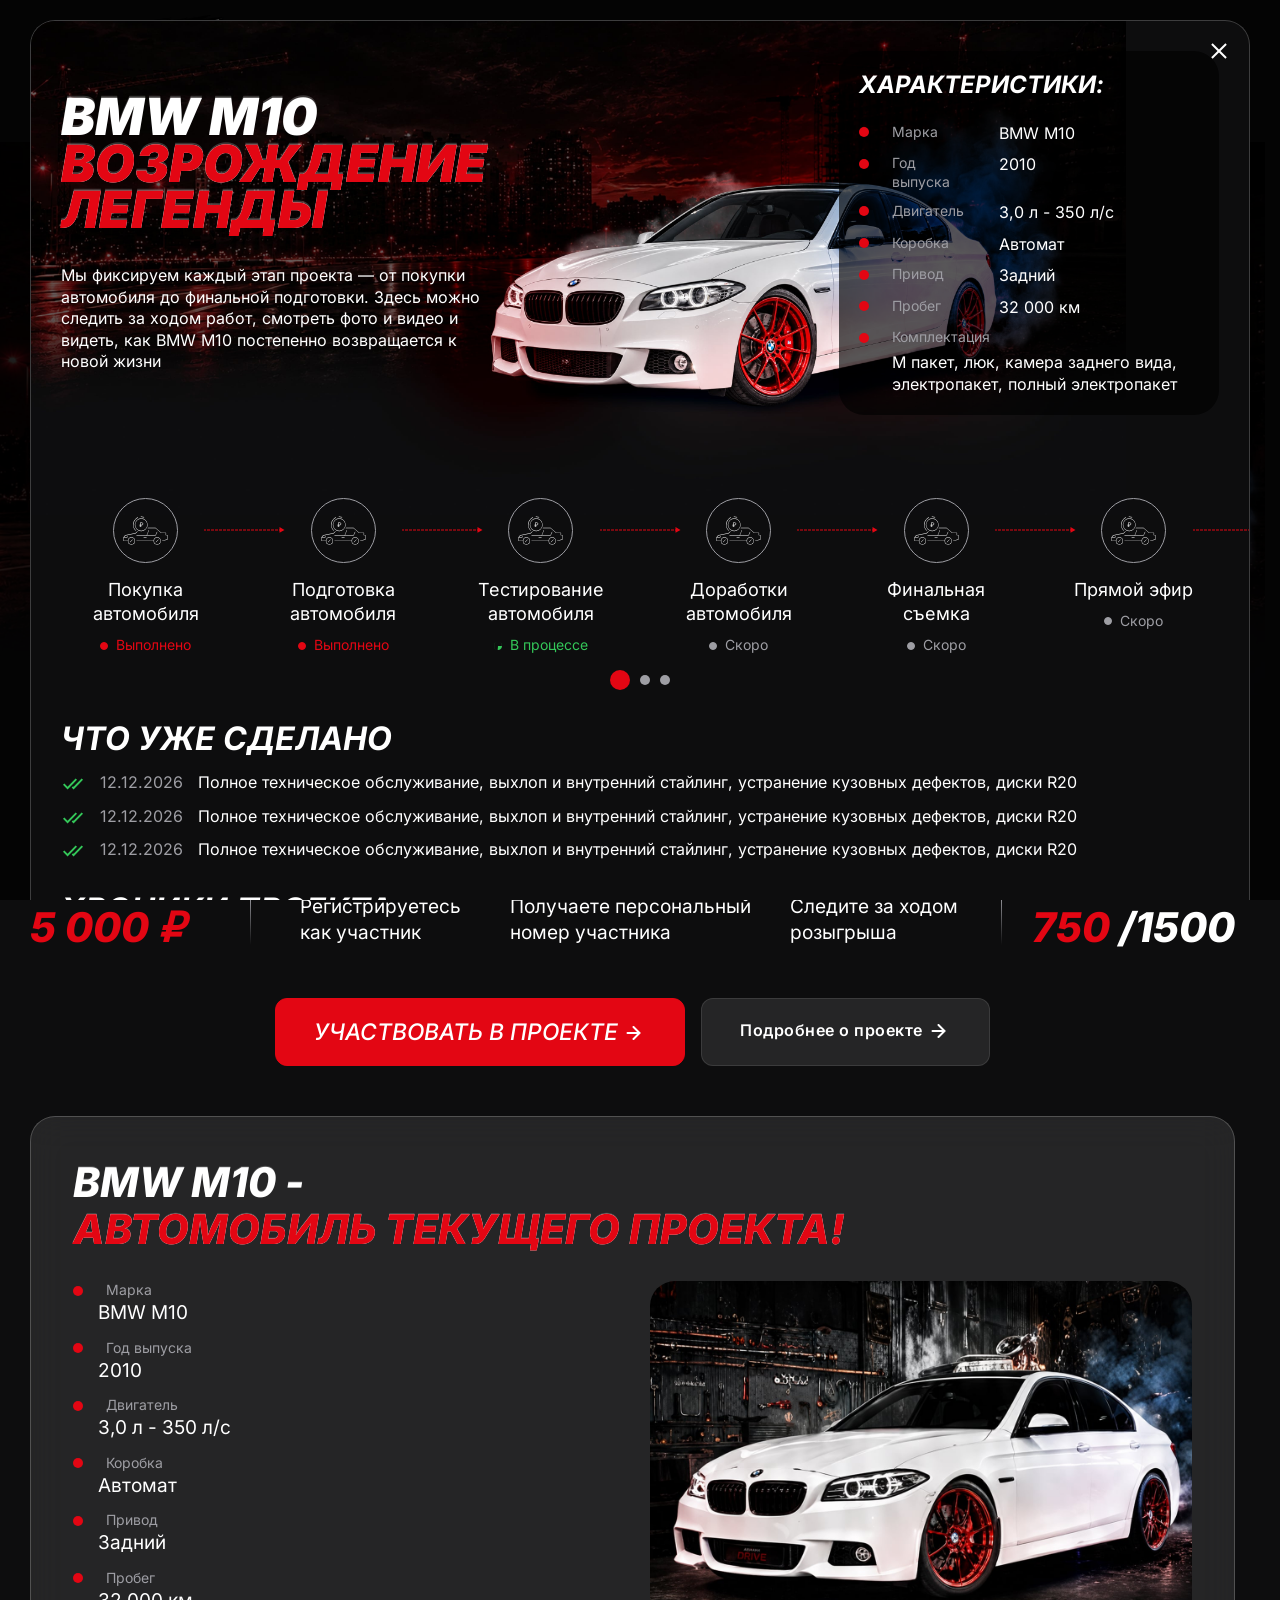
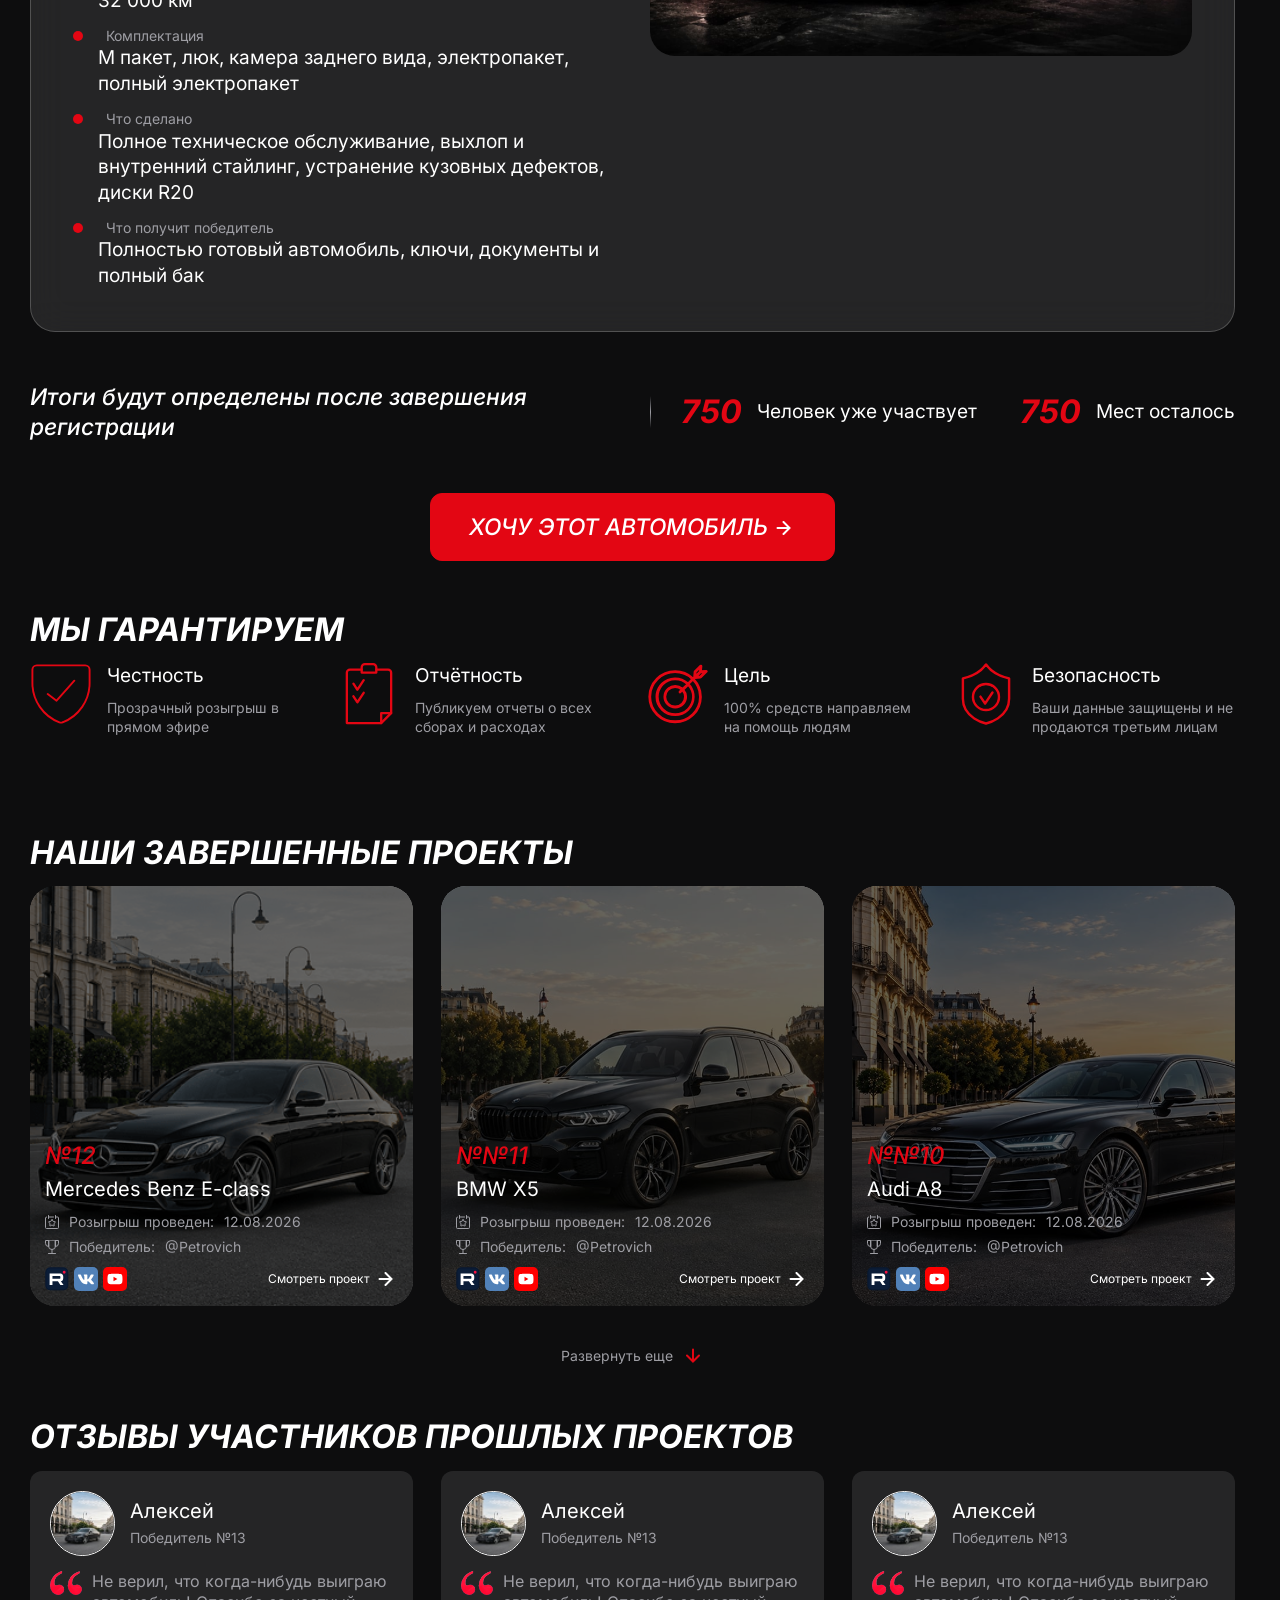
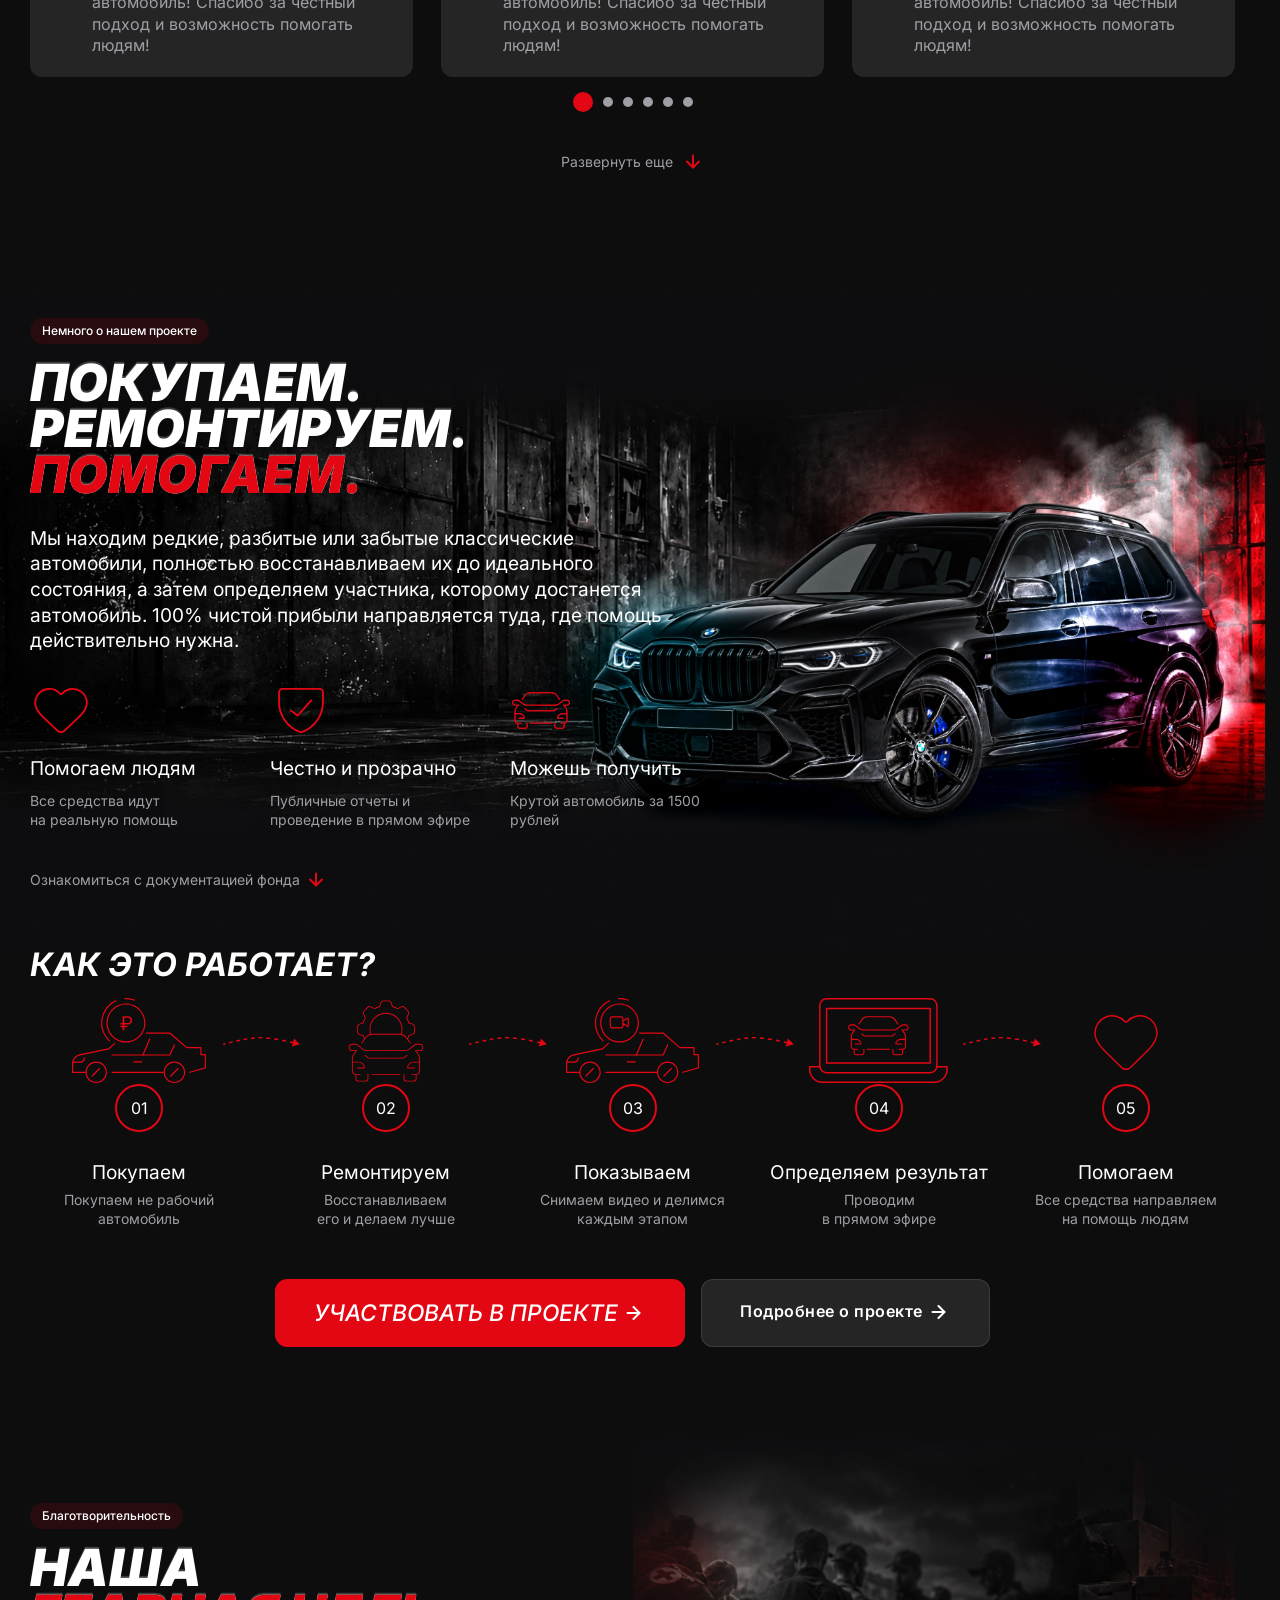
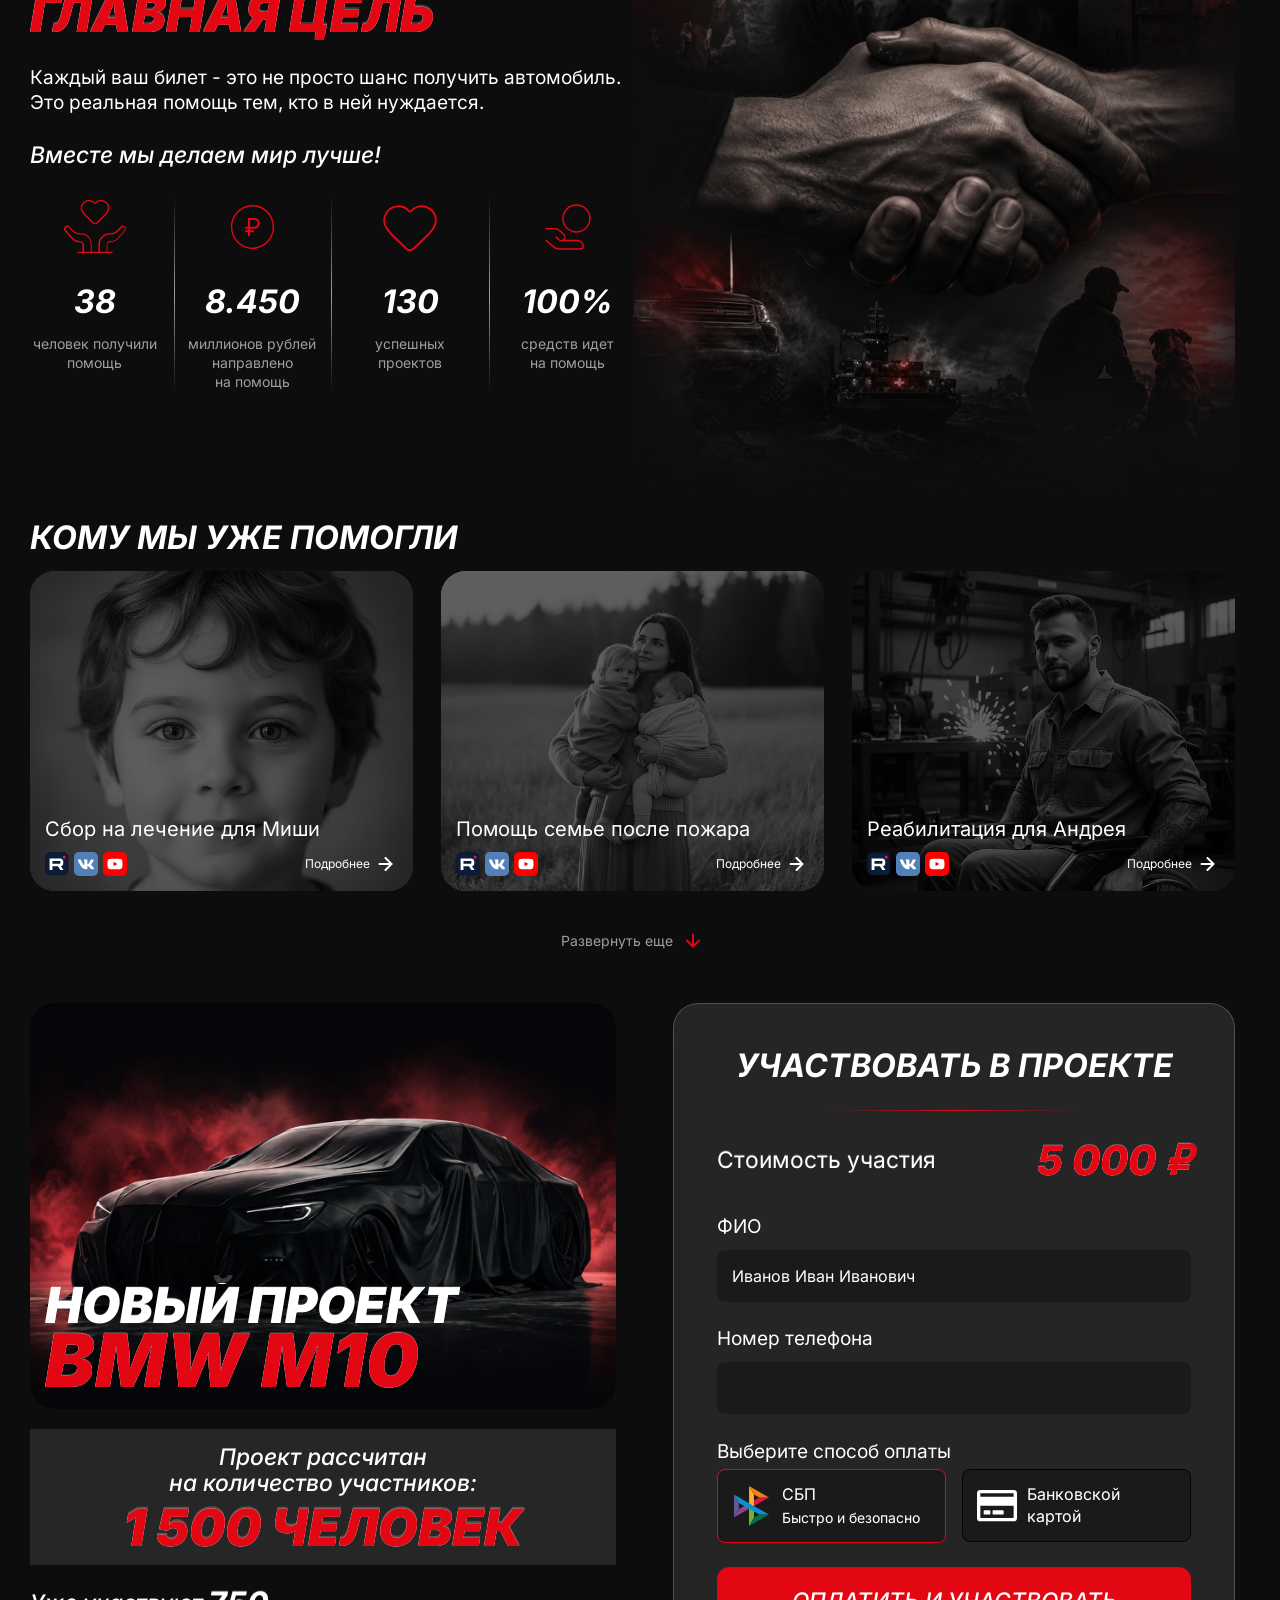
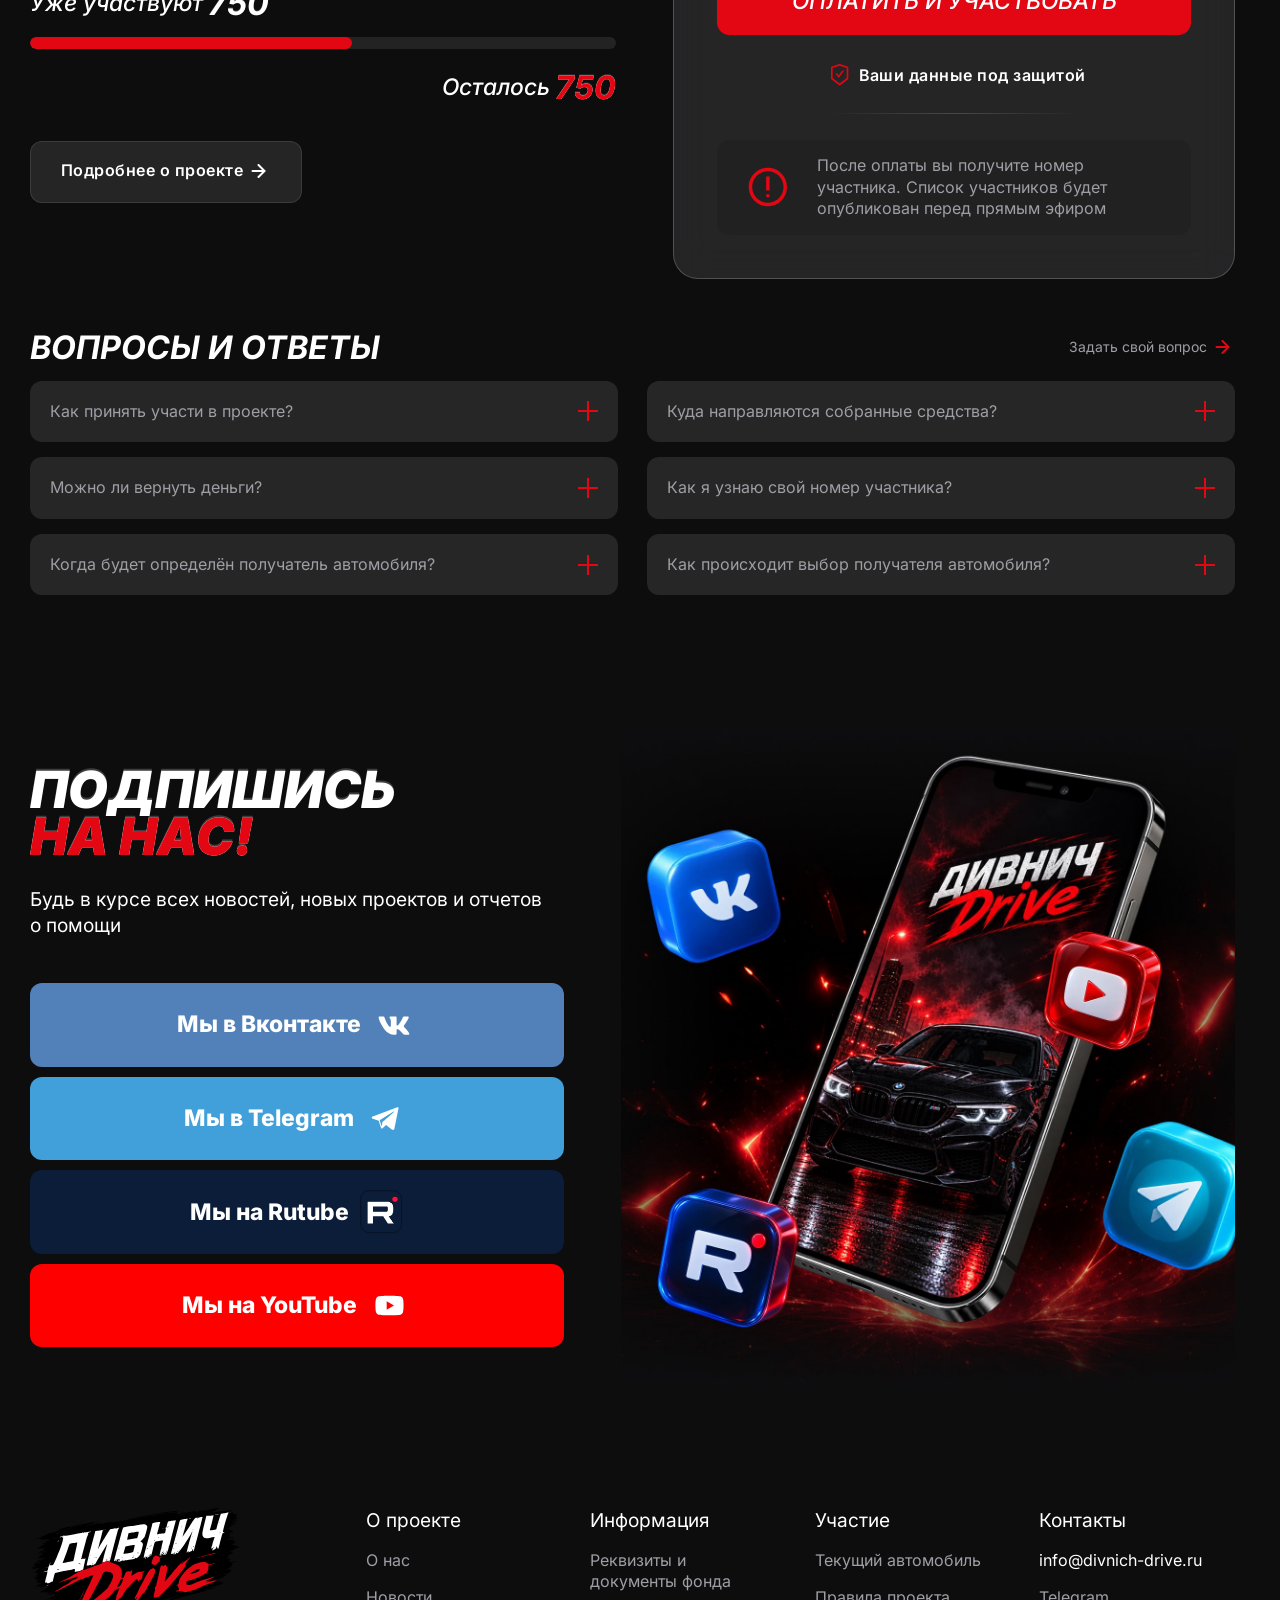
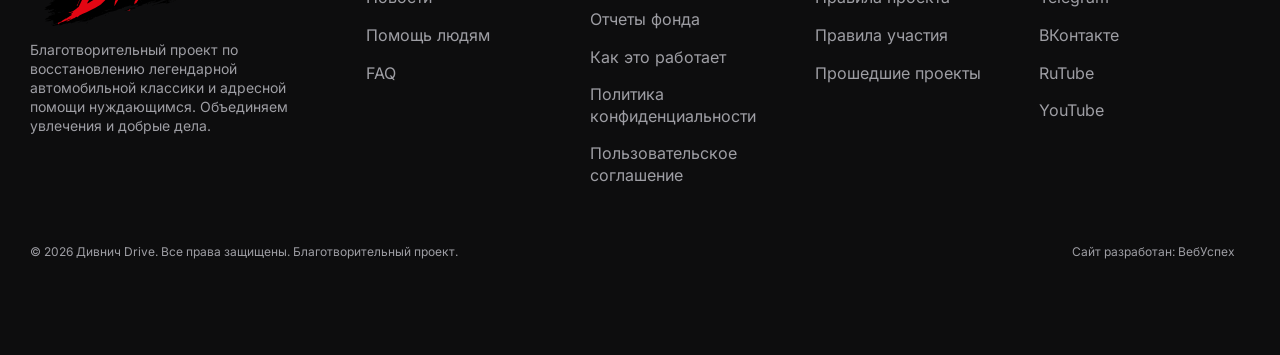
==== commit 344df493: "add" ====
--- a/main.html
+++ b/main.html
@@ -2021,7 +2021,7 @@
         </div>
         <!--/popup-outer-box-->
 
-        <div class="popup-outer-box popup-project" id="popup-project">
+        <div class="popup-outer-box popup-project active" id="popup-project">
             <div class="popup-box">
                 <a href="" class="btn-popup-close btn-action-ico ico-close js-popup-close"></a>
                 <div class="popup-content-wrap">
@@ -2049,9 +2049,10 @@
                                 <div class="bg-photo-wrap">
                                     <img src="./img/popup.jpg" alt="" class="img-bg-cover" />
                                 </div>
-                                <div class="photo-inner-wrap">
-                                    <div class="elm-photo">
-                                        <img src="./img/popup.png" alt="" />
+                                <div class="photo-inner-wrap photo-large">
+                                    <div class="elm-photo photo-cover">
+                                        <!-- <img src="./img/popup2.png" alt=""> -->
+                                        <img src="./img/lead.jpg" alt="" />
                                     </div>
                                 </div>
                                 <div class="info-inner-wrap">
--- a/css/style.css
+++ b/css/style.css
@@ -2656,6 +2656,9 @@
   gap: 15px;
   position: relative;
 }
+.info-project-box:has(.photo-large) .bg-photo-wrap {
+  display: none;
+}
 .info-project-box .bg-photo-wrap {
   position: absolute;
   top: 0;
@@ -2670,6 +2673,20 @@
 }
 .info-project-box .photo-inner-wrap {
   position: static;
+}
+.info-project-box .photo-inner-wrap.photo-large {
+  aspect-ratio: 1488/960;
+  position: relative;
+}
+.info-project-box .photo-inner-wrap.photo-large .elm-photo {
+  aspect-ratio: 4000/1880;
+  position: absolute;
+  top: 50%;
+  left: 50%;
+  width: 215%;
+  max-width: inherit;
+  -webkit-transform: translate(-66%, -50%);
+  transform: translate(-66%, -50%);
 }
 .info-project-box .info-inner-wrap {
   background: rgba(0, 0, 0, 0.65);
@@ -3389,6 +3406,12 @@
     -webkit-transform: translate(-35%, -42%);
     transform: translate(-35%, -42%);
   }
+  .info-project-box .photo-inner-wrap.photo-large .elm-photo {
+    width: 315%;
+    min-width: 1200px;
+    -webkit-transform: translate(-62%, -50%);
+    transform: translate(-62%, -50%);
+  }
   .info-project-box .info-inner-wrap {
     width: 40rem;
     -ms-flex-negative: 0;
@@ -3620,6 +3643,10 @@
   }
 }
 @media (min-width: 1024px) and (max-width: 1199px) {
+  .info-project-box .photo-inner-wrap.photo-large .elm-photo {
+    -webkit-transform: translate(-55%, -50%);
+    transform: translate(-55%, -50%);
+  }
   .info-project-box .photo-inner-wrap .elm-photo {
     -webkit-transform: translate(-25%, -42%);
     transform: translate(-25%, -42%);
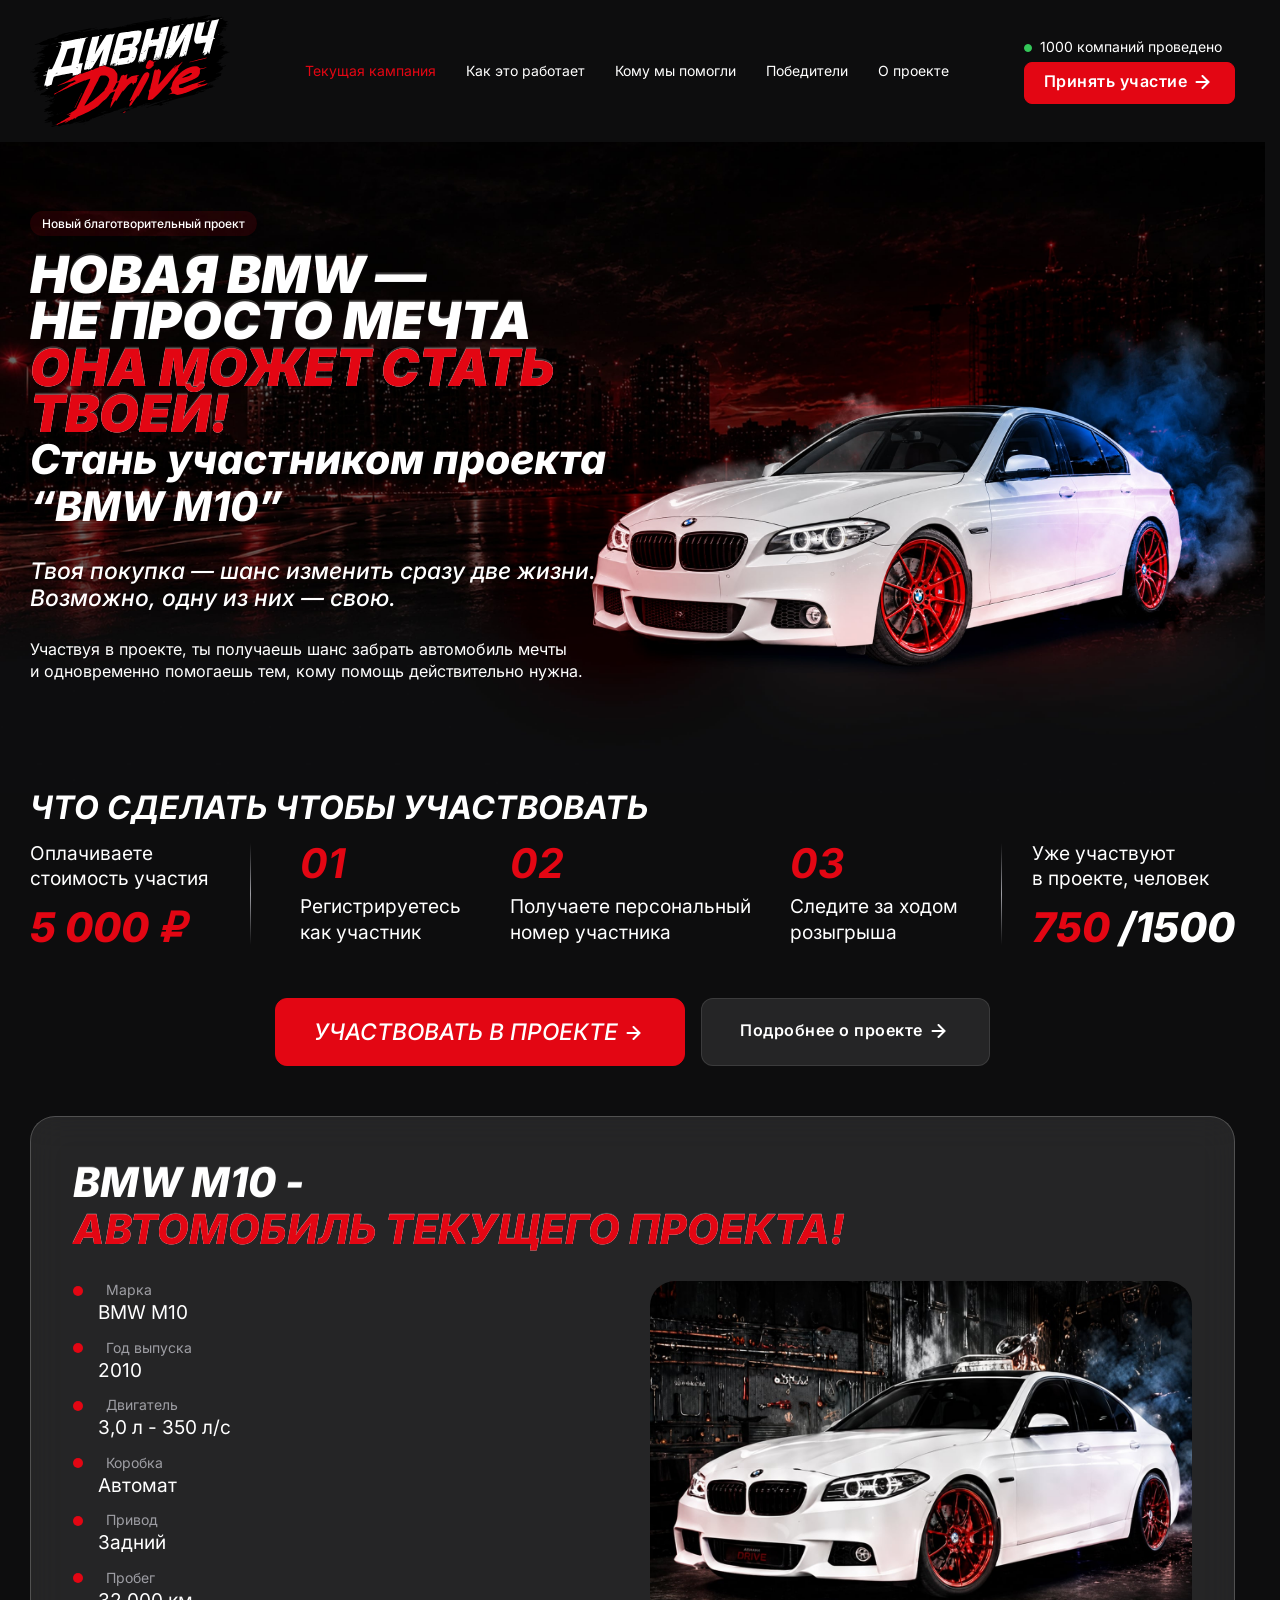
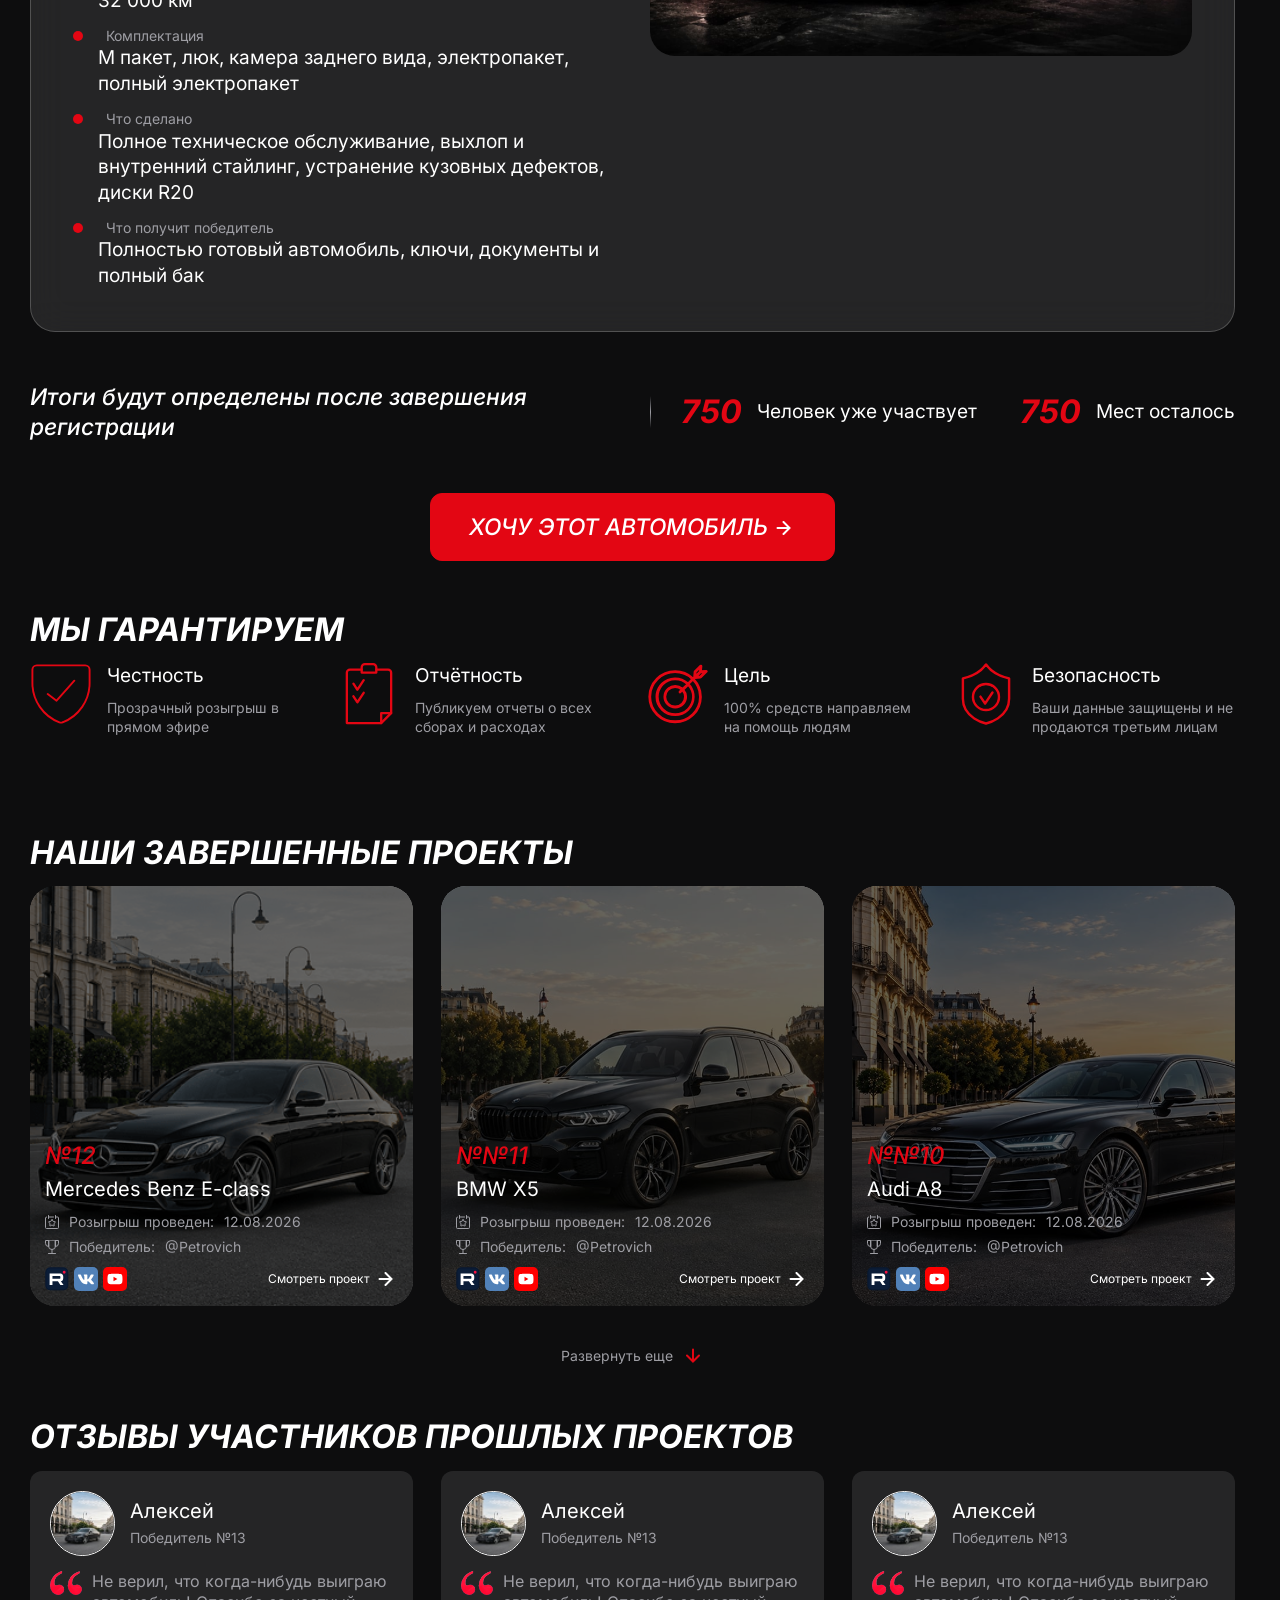
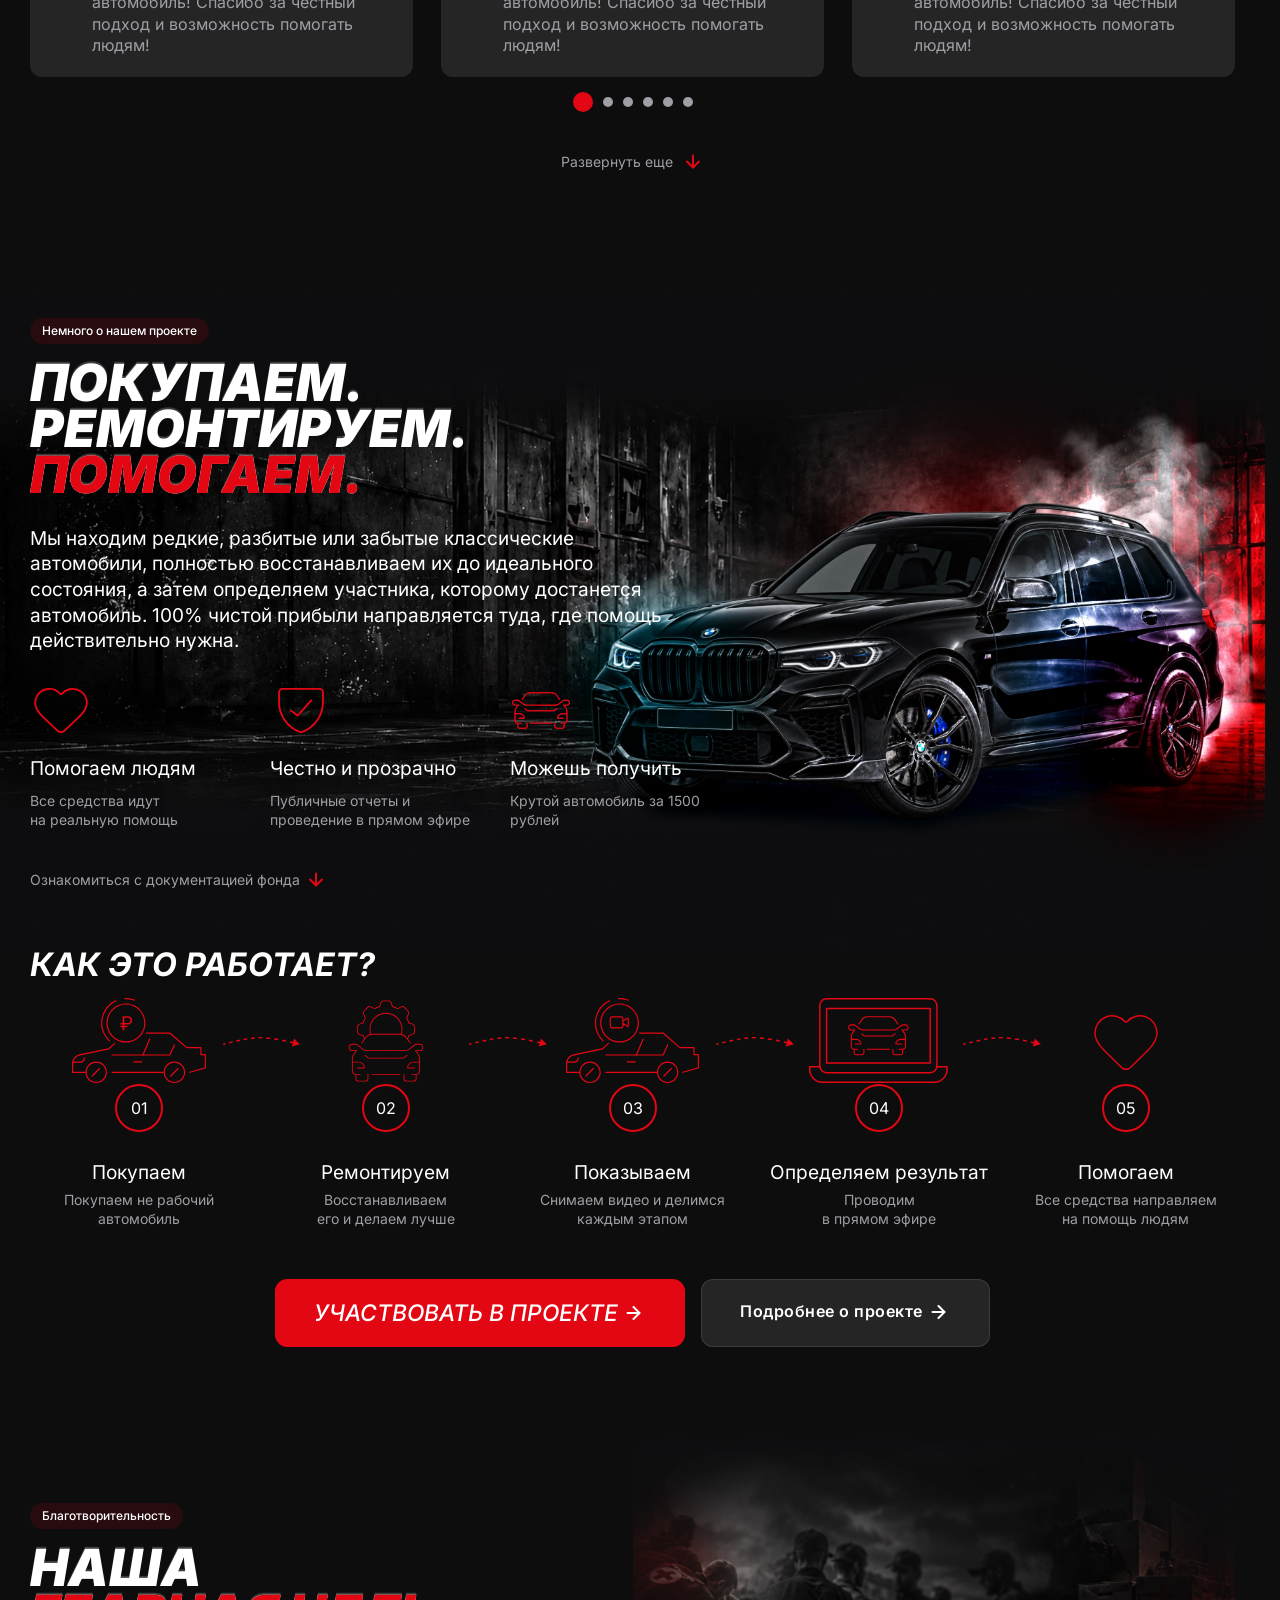
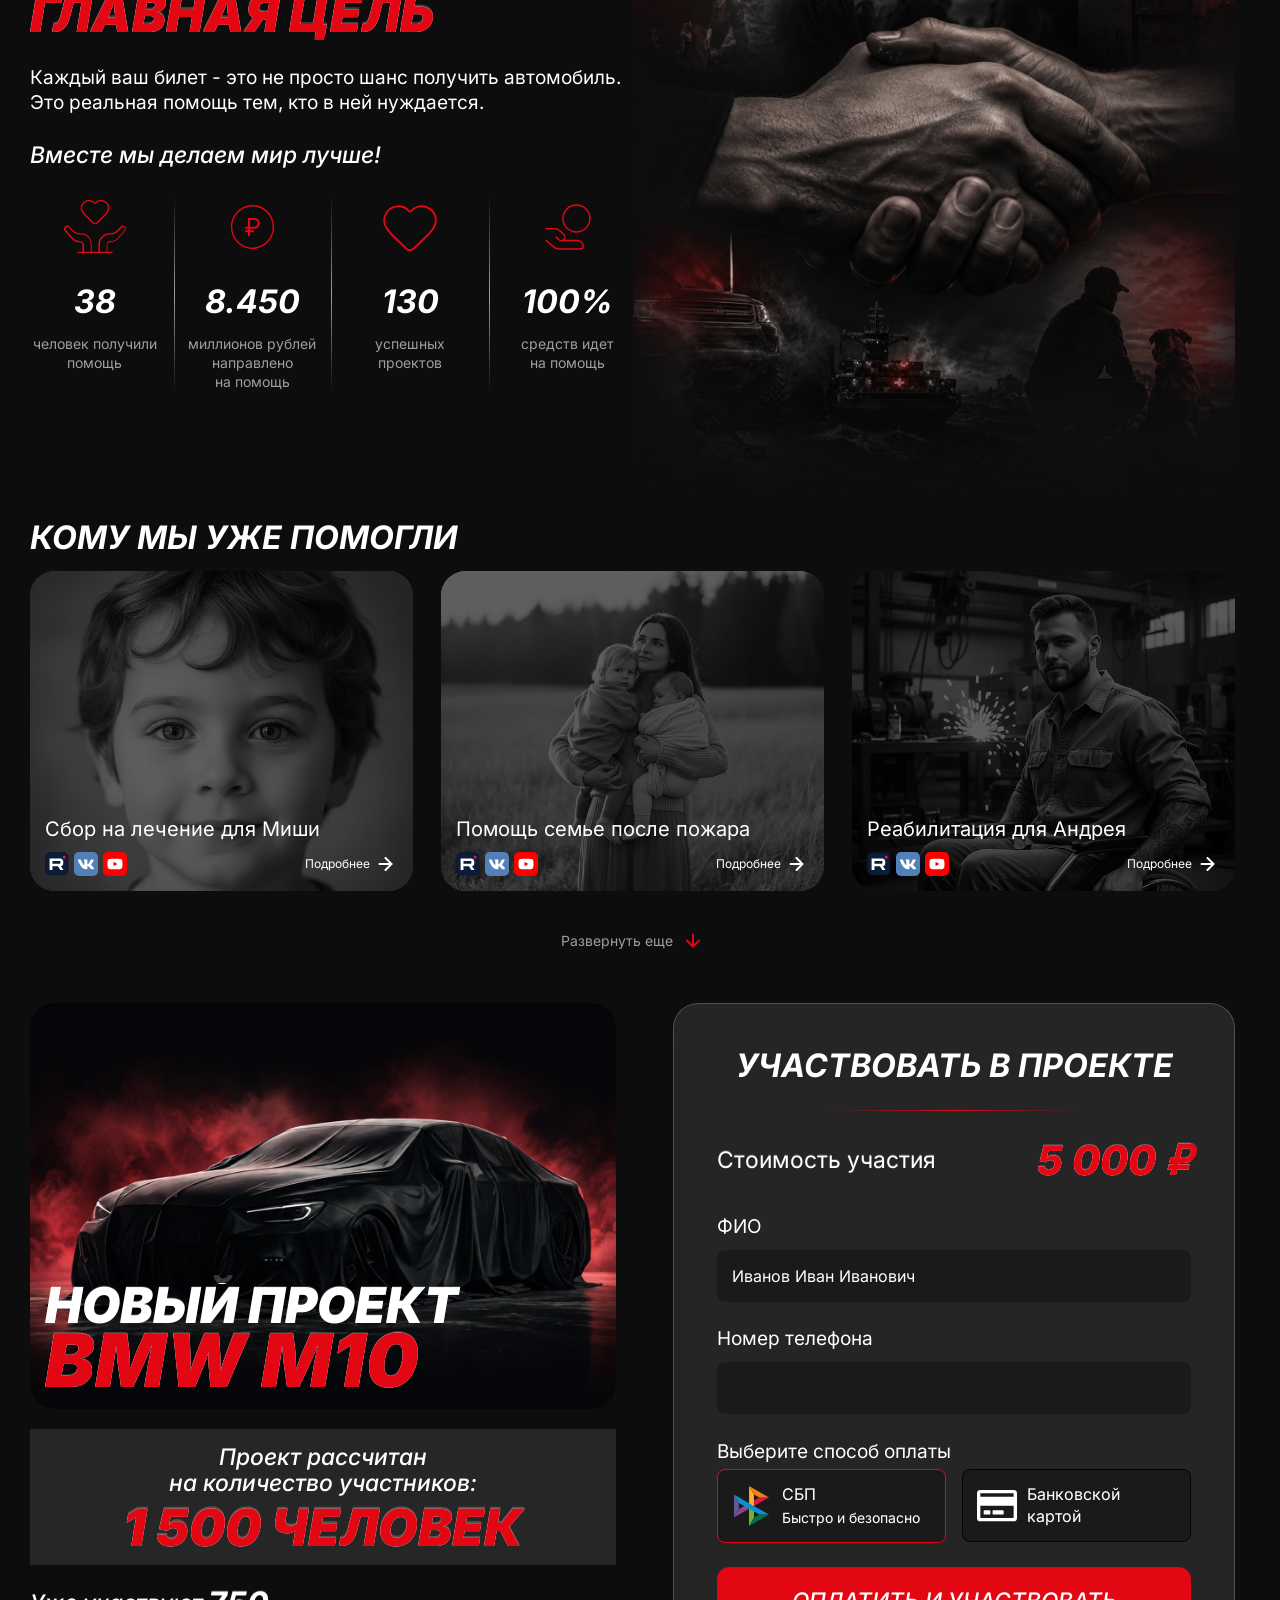
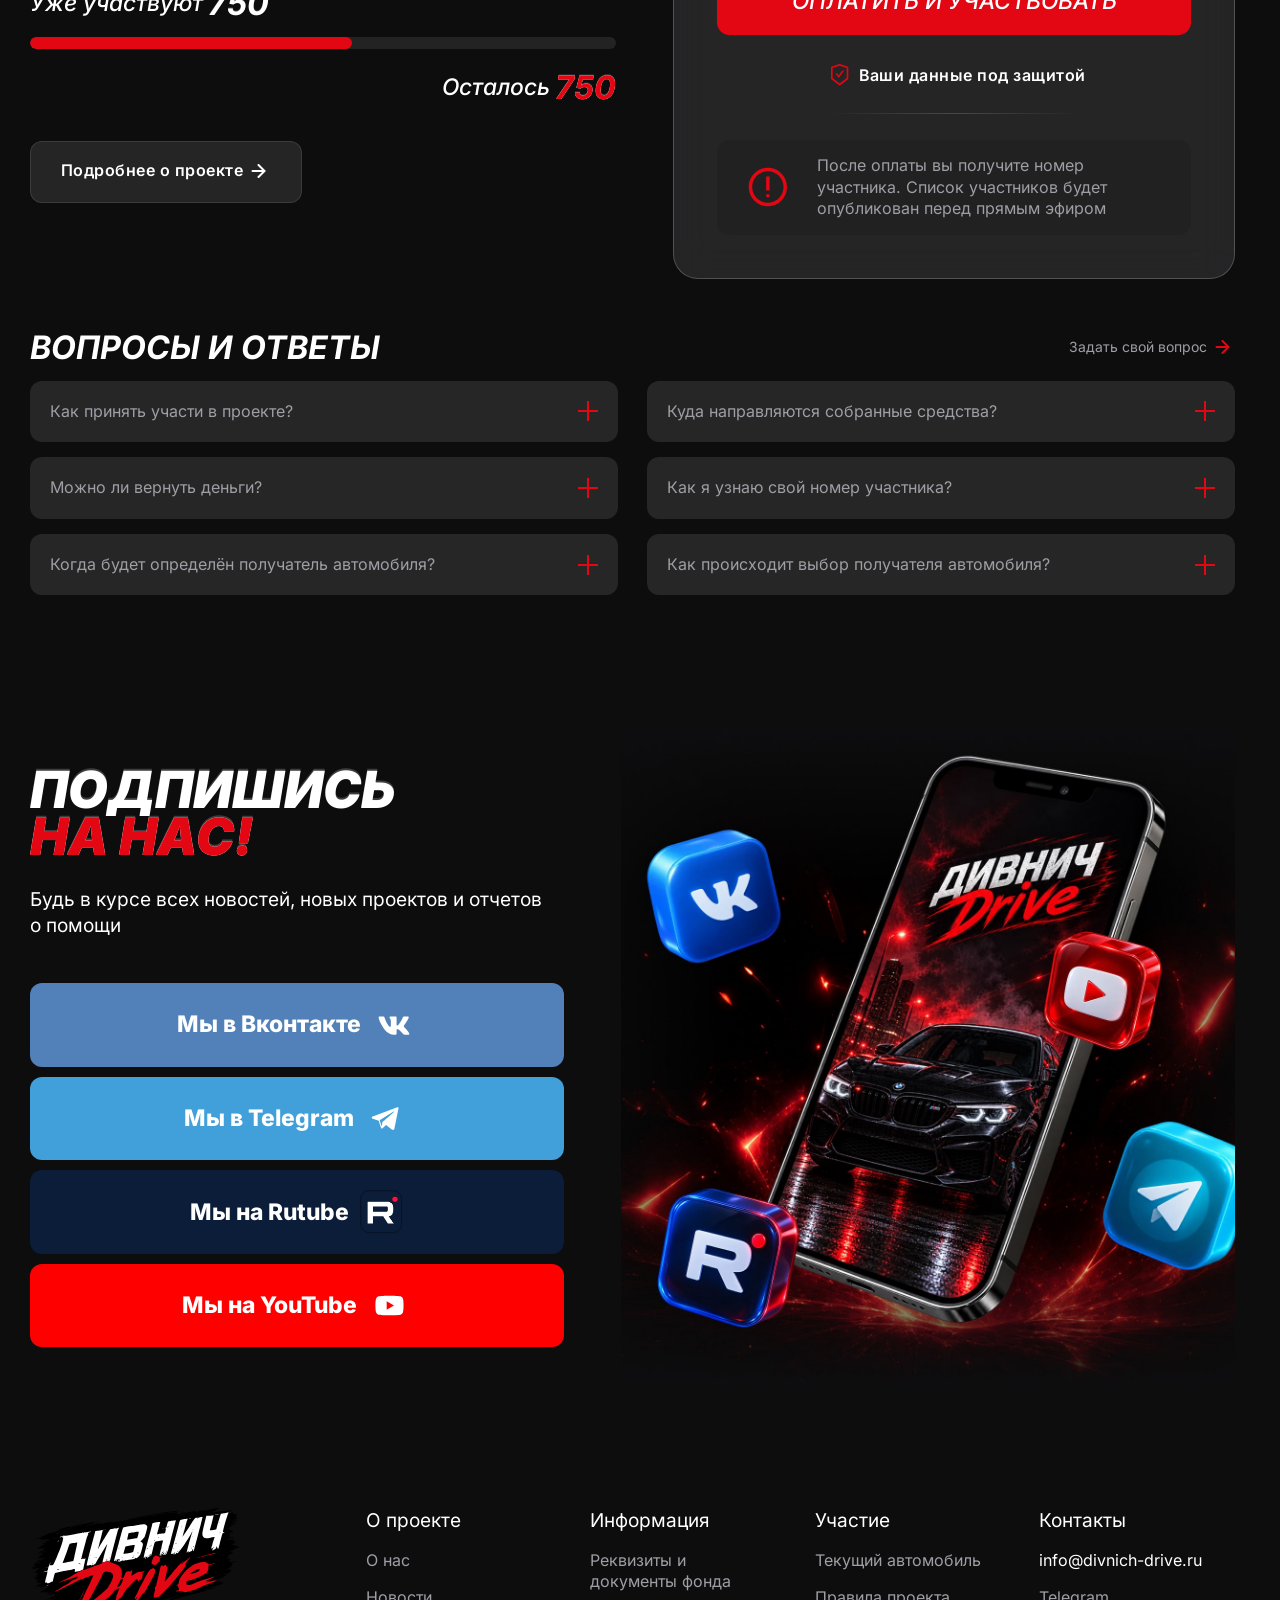
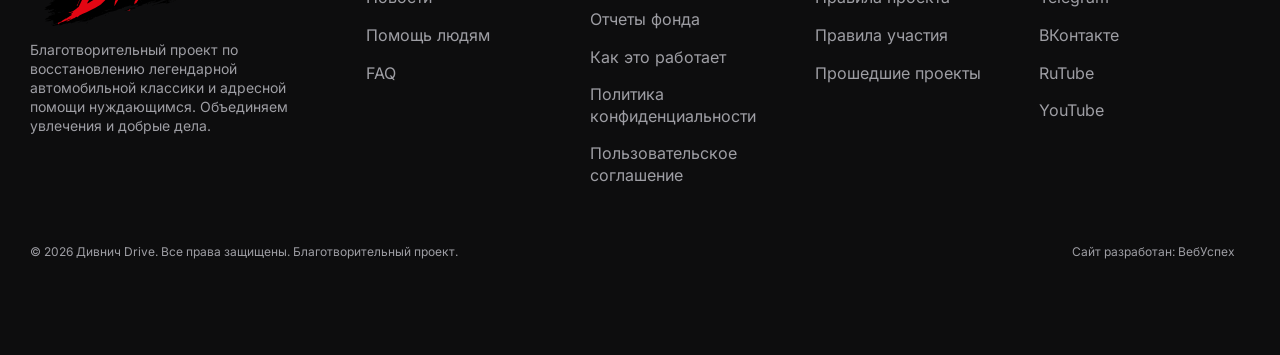
==== commit ef2a217c: "add" ====
--- a/main.html
+++ b/main.html
@@ -2021,7 +2021,7 @@
         </div>
         <!--/popup-outer-box-->
 
-        <div class="popup-outer-box popup-project active" id="popup-project">
+        <div class="popup-outer-box popup-project" id="popup-project">
             <div class="popup-box">
                 <a href="" class="btn-popup-close btn-action-ico ico-close js-popup-close"></a>
                 <div class="popup-content-wrap">
@@ -2051,7 +2051,6 @@
                                 </div>
                                 <div class="photo-inner-wrap photo-large">
                                     <div class="elm-photo photo-cover">
-                                        <!-- <img src="./img/popup2.png" alt=""> -->
                                         <img src="./img/lead.jpg" alt="" />
                                     </div>
                                 </div>
